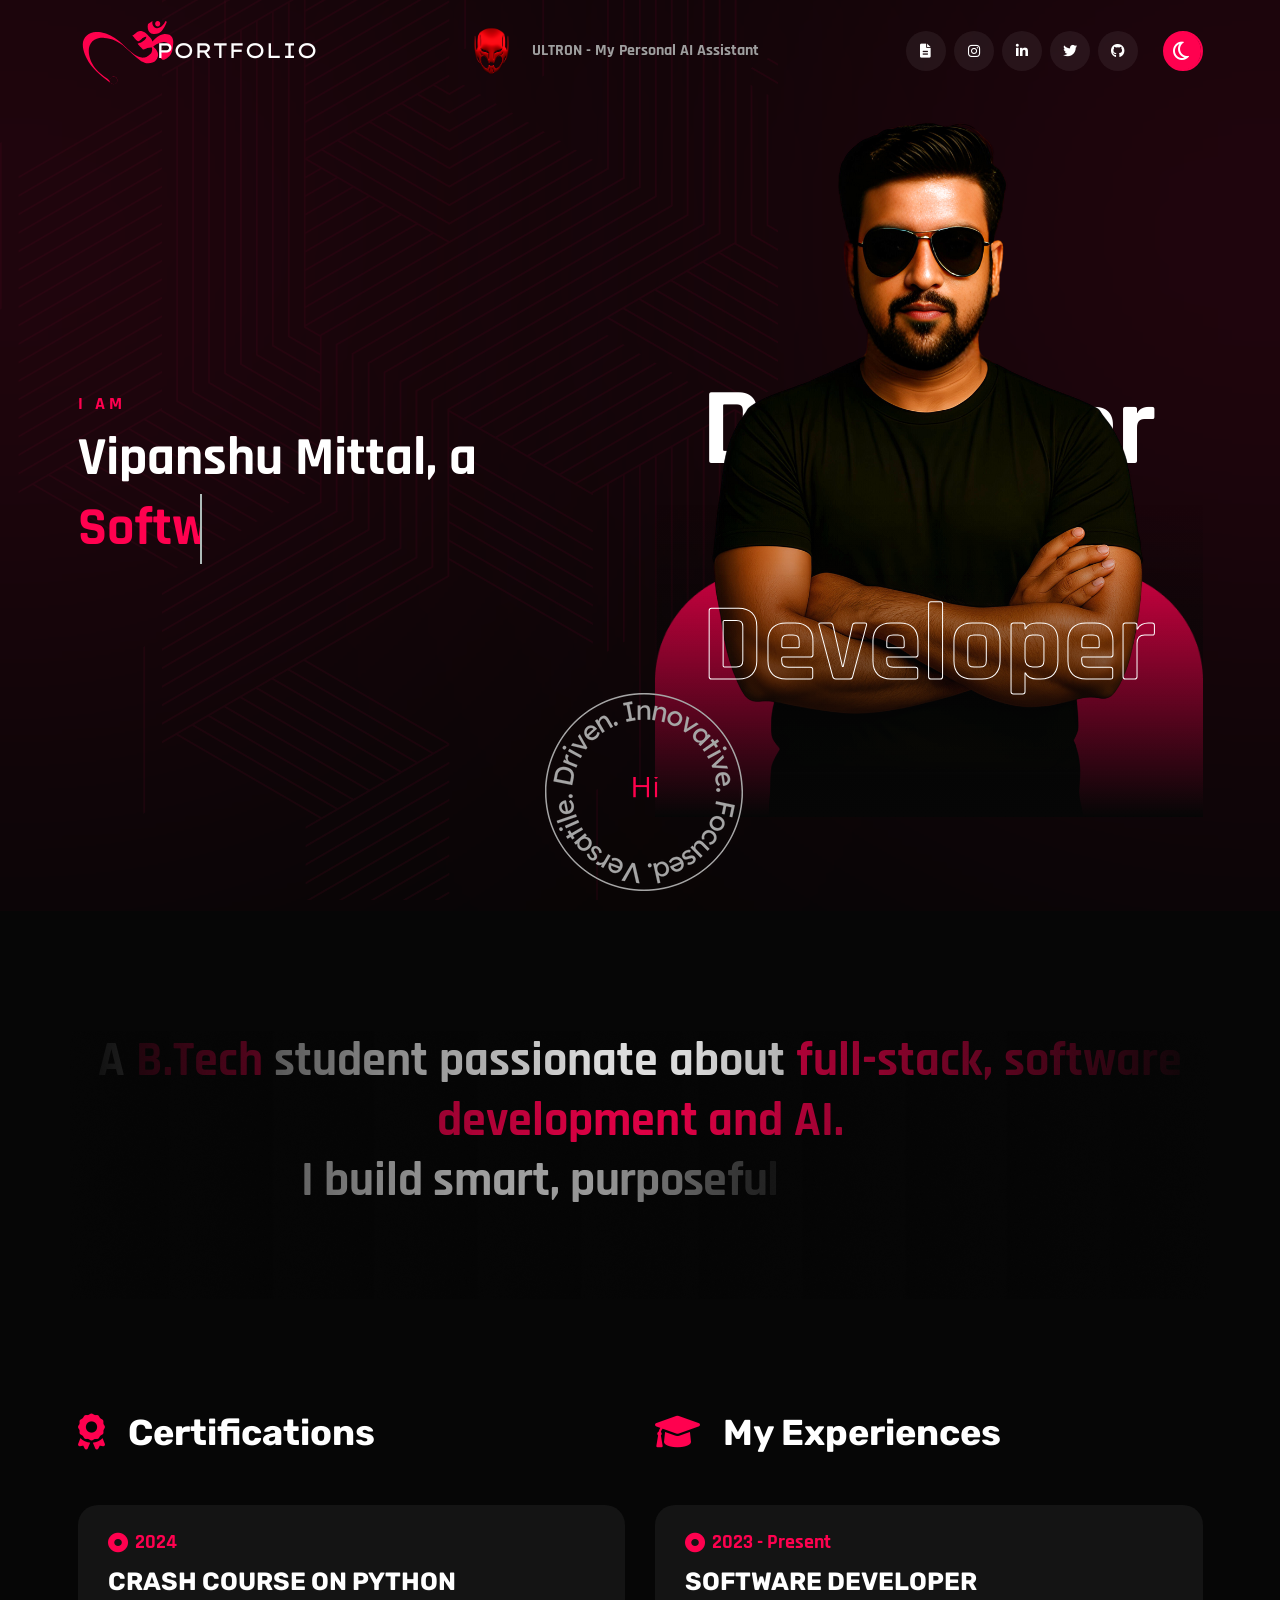
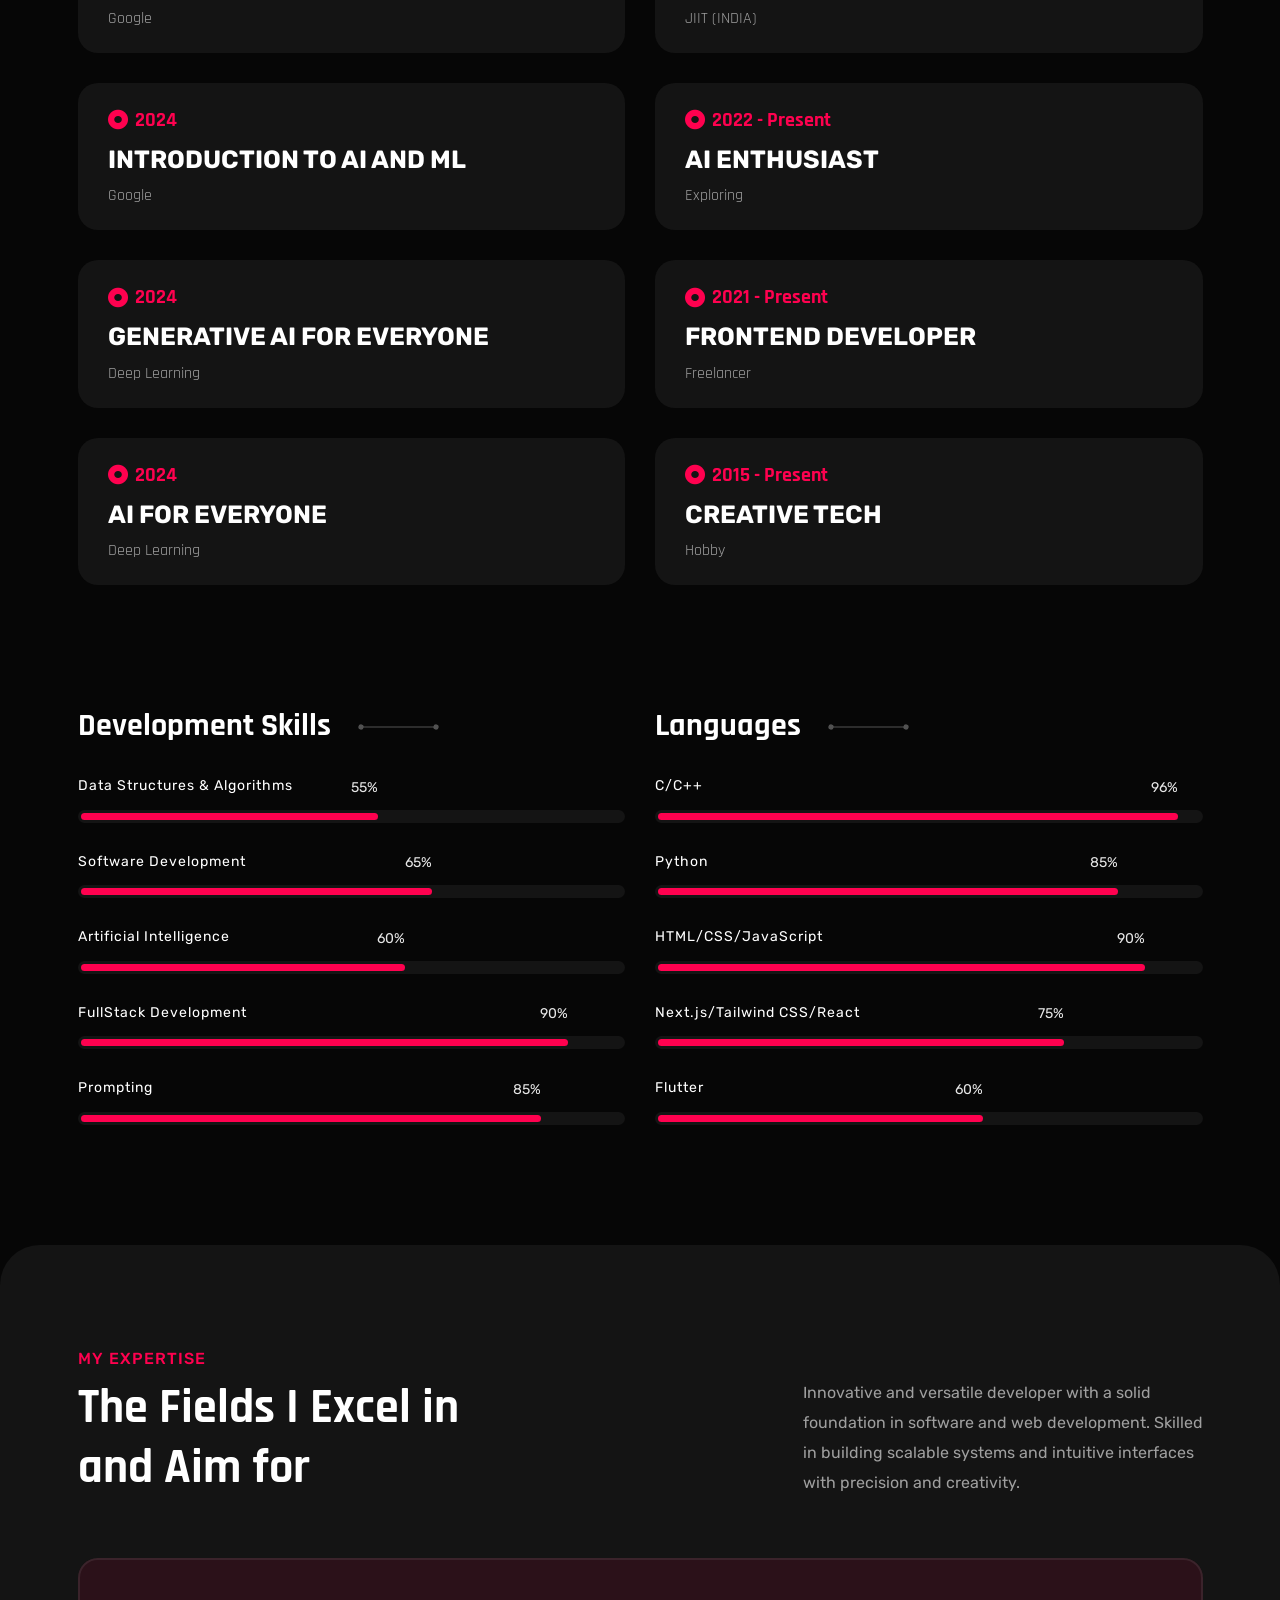
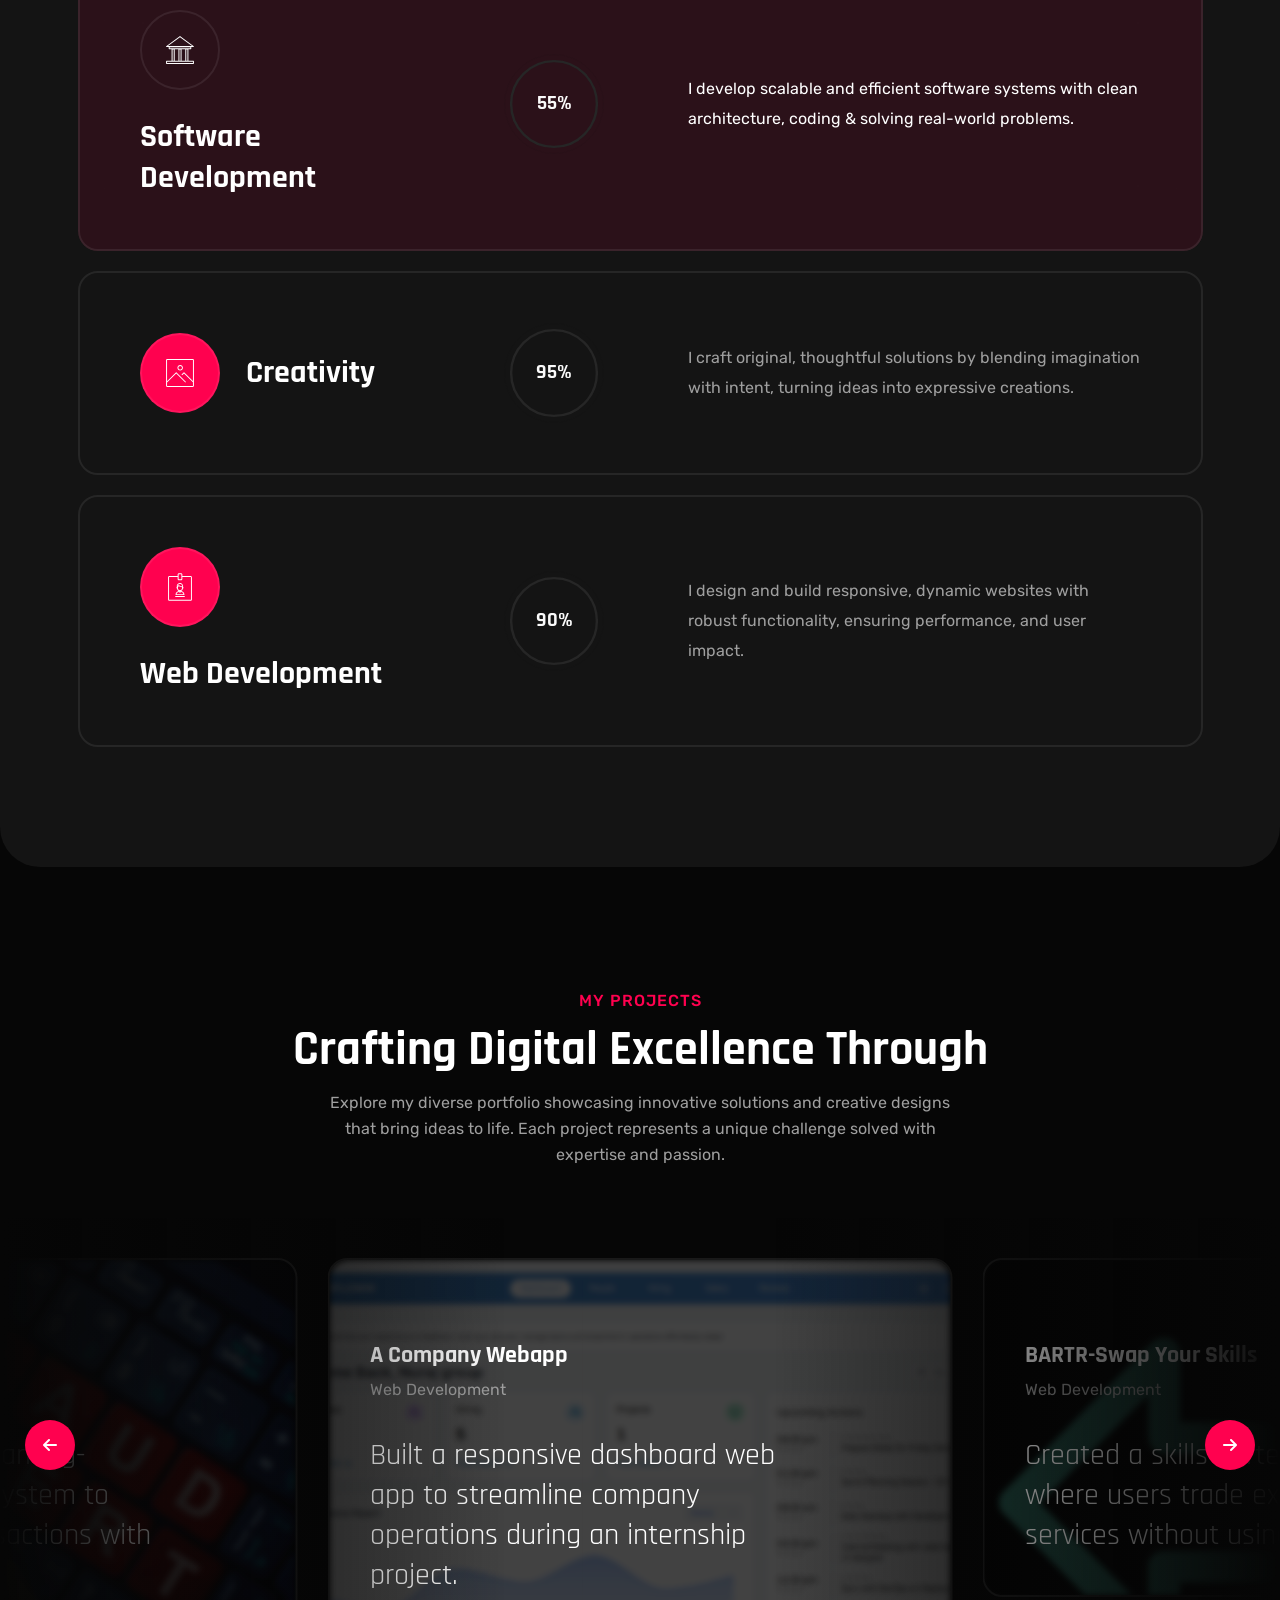
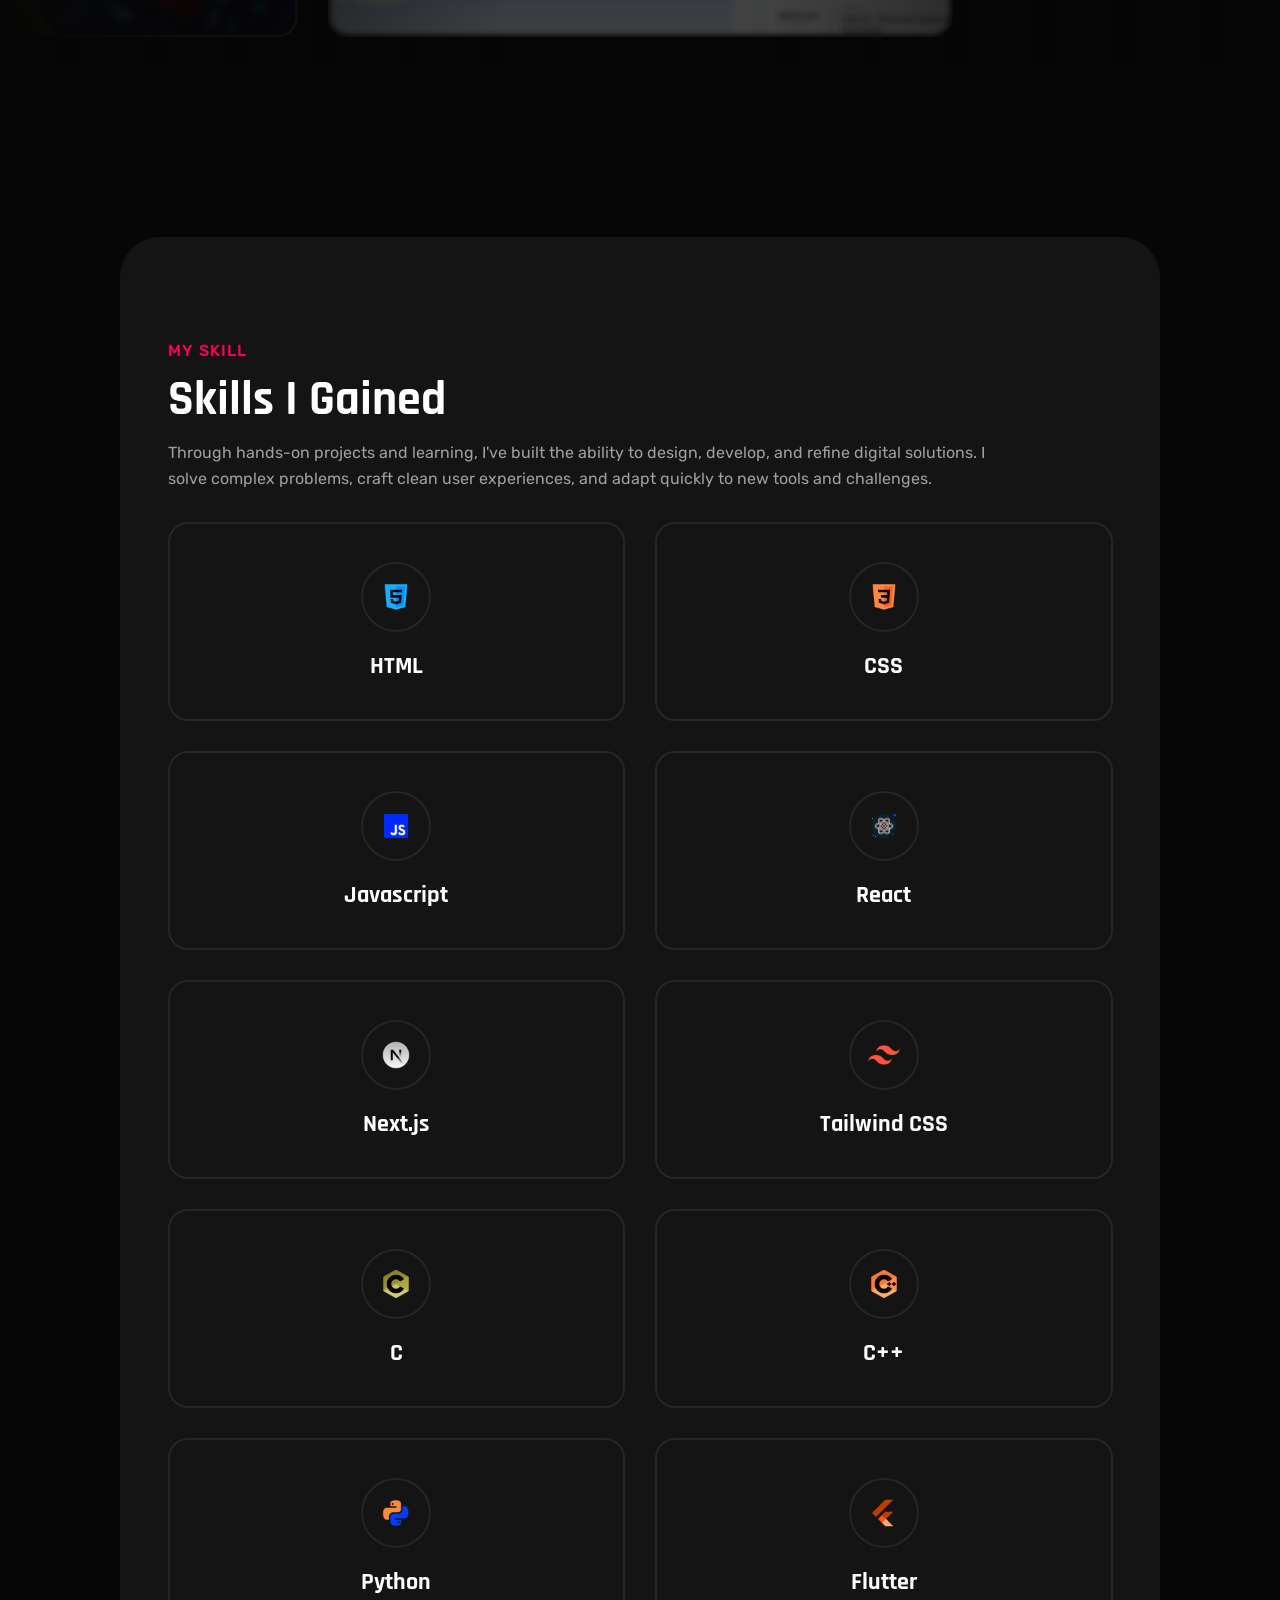
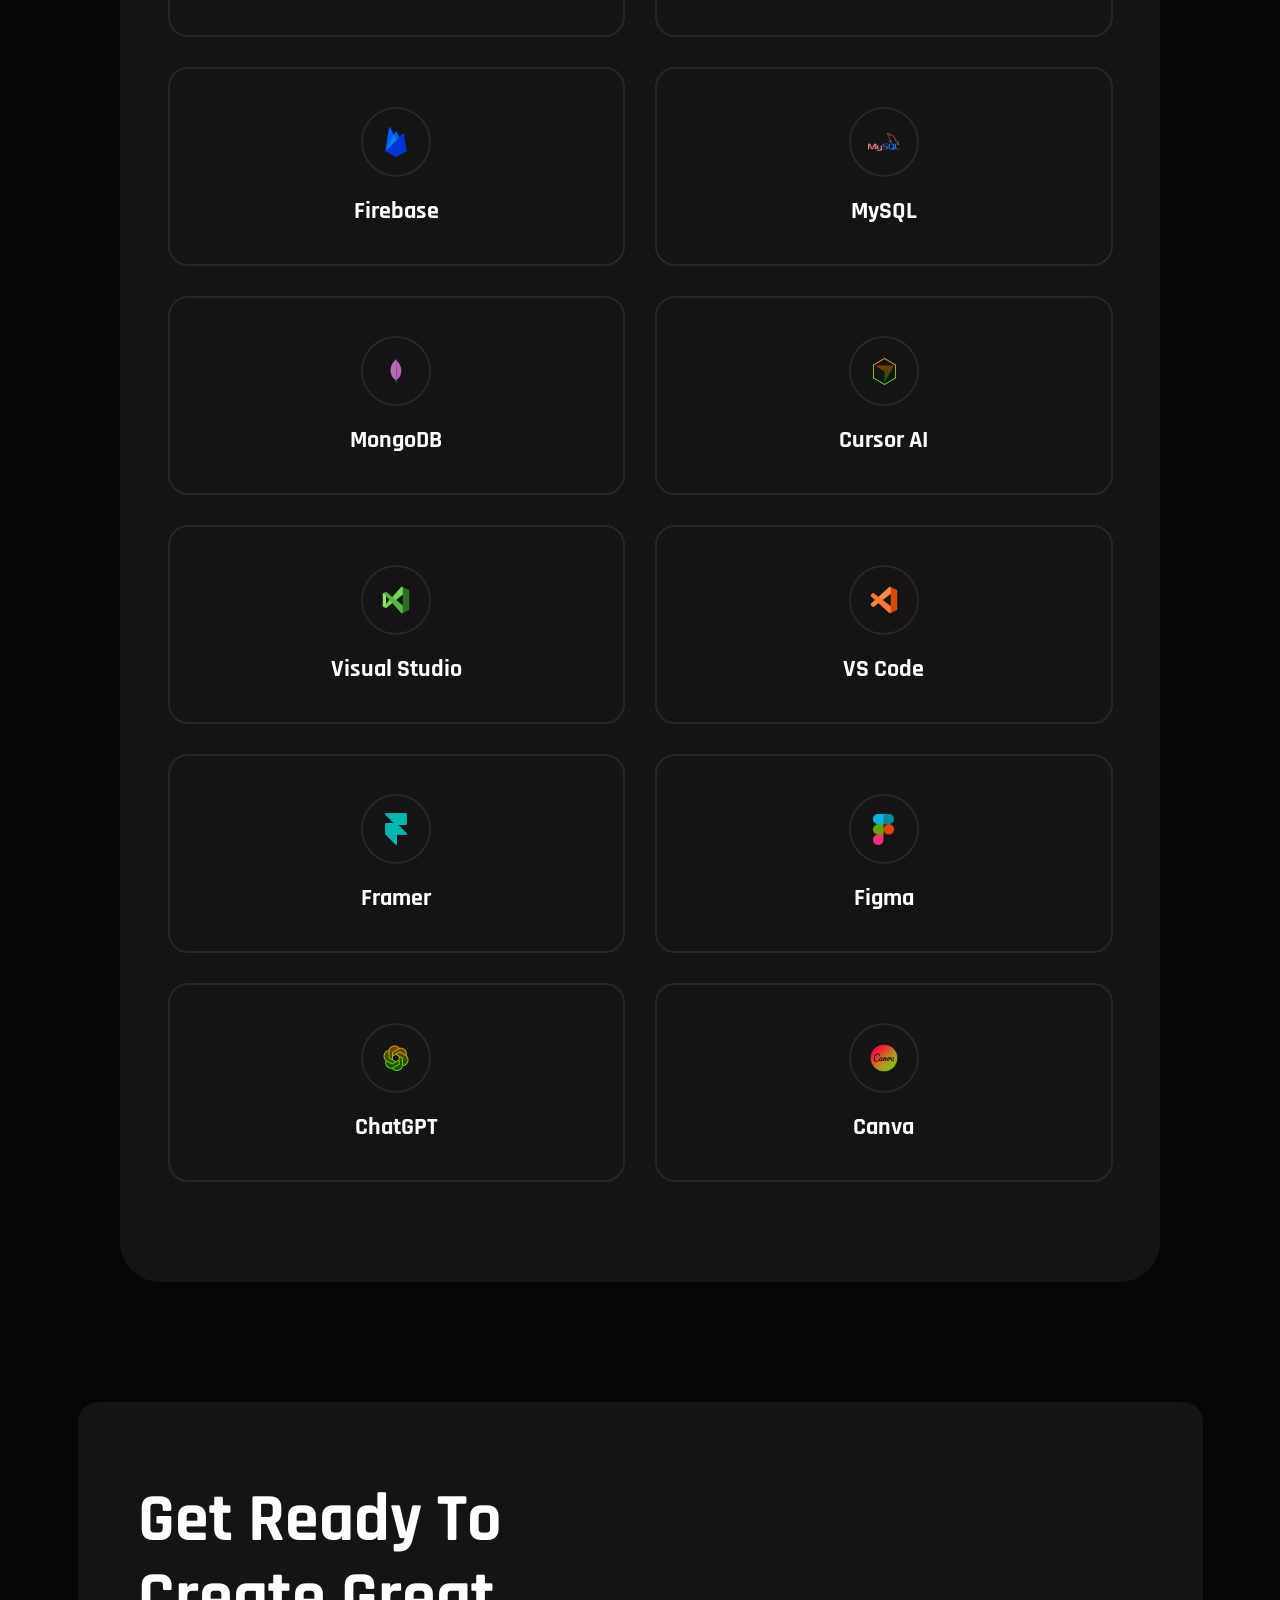
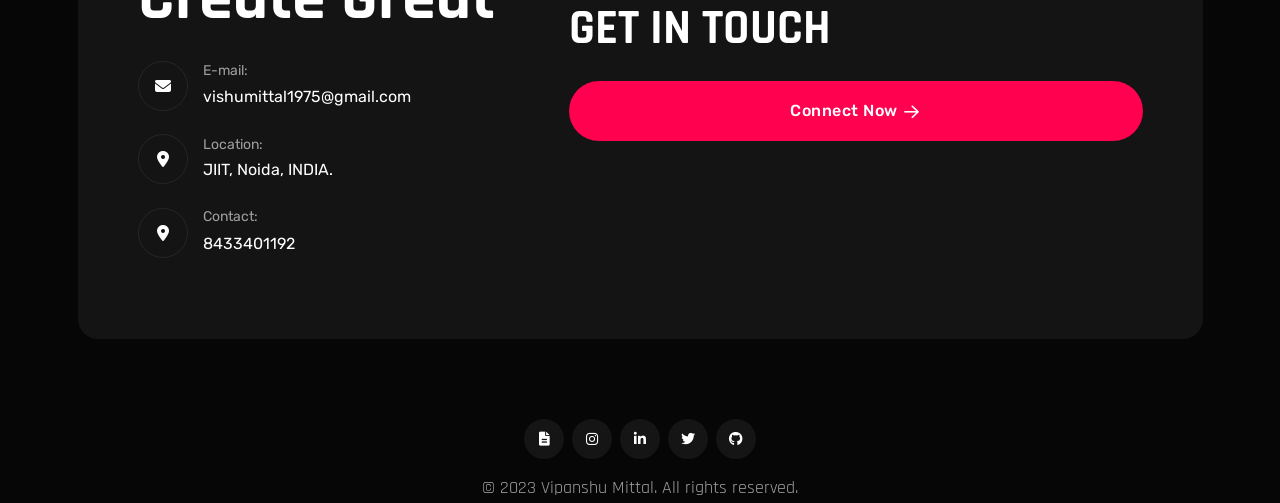
==== index.html @ 0d316700 "Update index.html" ====
<!DOCTYPE html>
<html lang="en">

<head>
    <style>
        @media (max-width: 991px) {
            .header-content {
                flex-wrap: wrap;
                justify-content: space-between; /* Pushes logo to left, right-items to right */
                align-items: center;
                row-gap: 4px; /* Space between the top and bottom rows */
            }

            /* The assistant link container */
            .header-content .main-menu-area {
                order: 3; /* Places it at the end of the flex order */
                flex-basis: 100%; /* Makes it take up the full width, forcing it to a new line */
                justify-content: center; /* Center the link within its container */
                display: flex;
                margin-top: -15px; /* Use negative margin to pull the row up */
            }

            /* Ensure social icons are visible on mobile */
            .social-share-wrapper {
                display: block !important;
            }

            .ultron-icon {
                display: none;
            }

            /* The right side of the header (social icons + theme toggle) */
            .tmp-header-right {
                display: flex;
                align-items: center;
                gap: 20px; /* Space between social icons and theme toggle */
            }
        }
    </style>
    <meta charset="UTF-8">
    <meta http-equiv="X-UA-Compatible" content="IE=edge">
    <meta name="viewport" content="width=device-width, initial-scale=1.0">

    <link rel="shortcut icon" type="image/x-icon" href="assets/images/favicon.svg">
    <link rel="icon" href="assets/images/PORTFOLIO favicon.png" type="image/x-icon">
    <title>Vipanshu's Portfolio</title>
    <!-- Google Fonts -->
    <link rel="preconnect" href="https://fonts.googleapis.com">
    <link rel="preconnect" href="https://fonts.gstatic.com" crossorigin>
    <link href="https://fonts.googleapis.com/css2?family=Rubik:ital,wght@0,300;0,400;0,500;0,600;0,700;0,800;0,900;1,300;1,400;1,500;1,600;1,700;1,800;1,900&display=swap" rel="stylesheet">
    <!-- Bootstrap min css -->
    <link rel="stylesheet" href="assets/css/vendor/fontawesome.css">
    <link rel="stylesheet" href="assets/css/plugins/swiper.css">
    <link rel="stylesheet" href="assets/css/plugins/odometer.css">
    <link rel="stylesheet" href="assets/css/vendor/animate.min.css">
    <link rel="stylesheet" href="assets/css/vendor/bootstrap.min.css">
    <!-- custom css -->
    <link rel="stylesheet" href="assets/css/style.css">
    <link rel="stylesheet" href="assets/css/project-cards.css">
    <style>
        .theme-toggle-btn:hover i::before {
            content: "\f186" !important; /* Moon icon */
        }
        .project-nav-btn {
            width: 50px;
            height: 50px;
            background: var(--color-primary);
            border-radius: 50%;
            color: #ffffff;
            display: flex;
            align-items: center;
            justify-content: center;
            transition: all 0.3s ease;
        }
        .project-nav-btn:hover {
            background: #000000;
        }
        .project-nav-btn::after {
            display: none;
        }
        .swiper-button-prev.project-nav-btn {
            left: 25px;
        }
        .swiper-button-next.project-nav-btn {
            right: 25px;
        }
        @media (max-width: 767px) {
            .swiper-button-prev.project-nav-btn {
                left: 10px;
            }
            .swiper-button-next.project-nav-btn {
                right: 10px;
            }
        }
    </style>
</head>

<body>

    <!-- tpm-header-area start -->
    <header class="tmp-header-area-start header-one header--sticky header--transparent">
        <div class="container">
            <div class="row">
                <div class="col-lg-12">
                    <div class="header-content">
                        <div class="logo">
                            <a href="index.html">
                                <img class="logo-dark" src="assets/images/logo/p1.png" >
                                <img class="logo-white" src="assets/images/logo/logo-white.png" >
                            </a>
                        </div>
                        <div class="main-menu-area mx-auto">
                            <nav class="navigation">
                                <ul class="mainmenu" style="list-style: none; padding: 0; margin: 0;">
                                    <li>
                                                                                <a href="https://ultron-web-umber.vercel.app/" class="assistant-link tmp-link-animation" style="display: flex; align-items: center; gap: 15px; text-decoration: none;">
                                            <img src="assets/images/logo/ult.png" alt="AI Assistant" style="height: 50px; border-radius: 50%;" class="tmp-scroll-trigger tmp-fade-in ultron-icon">
                                            <span class="project-title-underline" style="color: white;"><b>ULTRON - My Personal AI Assistant</b></span>
                                        </a>
                                    </li>
                                </ul>
                            </nav>
                        </div>


                        
                        <div class="tmp-header-right">
                            <div class="social-share-wrapper d-none d-md-block">
                                <div class="social-link">
                                    <a href="https://drive.google.com/file/d/1uH555QB0l9nUzrSJdLMihtaFIT9xnujd/view" title="Resume"><i class="fa-solid fa-file-lines"></i></a>
                                    <a href="https://www.instagram.com/_vipanshu_mittal/" title="Instagram"><i class="fa-brands fa-instagram"></i></a>
                                    <a href="https://www.linkedin.com/in/vipanshu-mittal-a65973334/" title="LinkedIn"><i class="fa-brands fa-linkedin-in"></i></a>
                                    <a href="https://x.com/VishuMitta29340" title="Twitter"><i class="fa-brands fa-twitter"></i></a>
                                    <a href="https://github.com/VishuMittal004" title="GitHub"><i class="fa-brands fa-github"></i></a>
                                </div>
                            </div>
                            <div class="actions-area">
                                <div class="tmp-side-collups-area d-none d-xl-block">
                                    <a href="index-02-white.html" title="Switch to Light Mode" class="tmp-menu-bars theme-toggle-btn"><i class="fa-regular fa-moon"></i></a>
                                </div>
                                <div class="tmp-side-collups-area d-block d-xl-none">
                                    <a href="index-02-white.html" title="Switch to Light Mode" class="tmp-menu-bars theme-toggle-btn"><i class="fa-regular fa-moon"></i></a>
                                </div>
                            </div>
                        </div>
                    </div>
                </div>
            </div>
        </div>
    </header>
    <!-- tpm-header-area end -->

    <!-- tmp banner area start -->
    <div class="rpp-banner-two-area">
        <div class="container">
            <div class="banner-two-main-wrapper">
                <div class="row align-items-center">
                    <div class="col-lg-6 order-lg-2">
                        <div class="banner-right-content">
                            <div class="main-img">
                                <img class="tmp-scroll-trigger tmp-zoom-in animation-order-1" src="assets/images/banner/main1.png" alt="banner-img">
                                <h2 class="banner-big-text-1 up-down-2">Developer</h2>
                                <h2 class="banner-big-text-2 up-down">Developer</h2>
                                <div class="benner-two-bg-red-img">
                                    <img src="assets/images/banner/banner-user-image-two-red-bg.png" alt="red-img">
                                </div>
                                <div class="logo-under-img-wrap">
                                    <div class="logo-under-img">
                                        <img src="assets/images/banner/q1.png" alt="logo-under-image">
                                    </div>
                                    <div class="logo-under-img-2">
                                        <img src="assets/images/banner/q2.png" alt="logo-under-image">
                                    </div>
                                </div>

                            </div>
                        </div>
                    </div>
                    <div class="col-lg-6 order-lg-1 mt--100">
                        <div class="inner">
                            <span class="sub-title tmp-scroll-trigger tmp-fade-in animation-order-1">I am</span>
                            <h1 class="title tmp-scroll-trigger tmp-fade-in animation-order-2">
                                Vipanshu Mittal, a  <br>
                                <span class="header-caption">
                                    <span class="cd-headline clip is-full-width">
                                        <span class="cd-words-wrapper">
                                            <b class="is-visible theme-gradient">Software Developer.</b>
                                            <b class="is-hidden theme-gradient">Web Developer.</b>
                                            <b class="is-hidden theme-gradient">Web Designer.</b>
                                            <b class="is-hidden theme-gradient">A.I. Enthusiast.</b>
                                            <!-- <b class="is-hidden theme-gradient">Content Writer</b> -->
                                        </span>
                                </span>
                                </span>
                            </h1>
                            <!-- <p class="disc tmp-scroll-trigger tmp-title-split tmp-fade-in animation-order-3"> A personal
                                <span>portfolio</span> is a collection of your work, that is
                                achievements, and skills that highlights in your abilities and professional <span>web
                                    design</span> growth. It serves as
                            </p> -->
                            <div class="button-area-banner-two tmp-scroll-trigger tmp-fade-in animation-order-4">

                            </div>
                            <!-- <div class="find-me-on tmp-scroll-trigger tmp-fade-in animation-order-5">
                                <h2 class="find-me-on-title">Find me on</h2>
                                <div class="social-link banner">
                                    <a href="#"><i class="fa-brands fa-instagram"></i></a>
                                    <a href="#"><i class="fa-brands fa-linkedin-in"></i></a>
                                    <a href="#"><i class="fa-brands fa-twitter"></i></a>
                                    <a href="#"><i class="fa-brands fa-github"></i></a>
                                </div>
                            </div> -->
                        </div>
                    </div>

                </div>
            </div>
        </div>
        <div class="banner-shape-two">
            <img src="assets/images/banner/banner-shape-two.png" alt="">
        </div>
    </div>
    <!-- tmp banner area end -->

    <!-- tmp text para start -->
    <div class="about-content-area">
        <div class="container tmp-section-gap">
            <div class="text-para-doc-wrap">
                <h2 class="text-para-documents tmp-scroll-trigger tmp-fade-in inv-title-animation-wrap animation-order-1">A <span>B.Tech</span> student passionate about           <span>full-stack, software development and AI.</span>I build smart, purposeful tech that blends logic with creativity.
                </h2>
                <div class="right-bg-text-para">
                    <img src="assets/images/banner/right-bg-text-para-doc.png" alt="">
                </div>
                <div class="left-bg-text-para">
                    <img src="assets/images/banner/left-bg-text-para-doc.png" alt="">
                </div>
            </div>
        </div>
    </div>
    <!-- tmp text para end -->

    


    <section class="resume-section" id="resume-section">
        <div class="container">
            <div class="row">
                <div class="col-md-6">
                    <div class="section-header mb--50 tmp-scroll-trigger tmp-fade-in animation-order-1">
                        <h2 class="section-title"><i class="fa-regular fa-award"></i> Certifications</h2>
                    </div>

                    <div class="resume-widget">
                        <div class="resume-single tmp-scroll-trigger tmp-fade-in animation-order-1">
                            <div class="time"><i class="fa-duotone fa-solid fa-circle-dot fa-fade mr--15"></i> 2024</div>
                            <h3 class="resume-title">Crash course on Python</h3>
                            <div class="institute">Google</div>
                        </div>
                        <div class="resume-single tmp-scroll-trigger tmp-fade-in animation-order-2">
                            <div class="time"><i class="fa-duotone fa-solid fa-circle-dot fa-fade mr--15"></i> 2024</div>
                            <h3 class="resume-title">Introduction to AI and ML</h3>
                            <div class="institute">Google</div>
                        </div>
                        <div class="resume-single tmp-scroll-trigger tmp-fade-in animation-order-3">
                            <div class="time"><i class="fa-duotone fa-solid fa-circle-dot fa-fade mr--15"></i> 2024</div>
                            <h3 class="resume-title">Generative AI for everyone</h3>
                            <div class="institute">Deep Learning</div>
                        </div>
                        <div class="resume-single mb--0 tmp-scroll-trigger tmp-fade-in animation-order-4">
                            <div class="time"><i class="fa-duotone fa-solid fa-circle-dot fa-fade mr--15"></i> 2024</div>
                            <h3 class="resume-title">AI for everyone</h3>
                            <div class="institute">Deep Learning</div>
                        </div>
                    </div>
                </div>

                <div class="col-md-6">
                    <div class="section-header mb--50 tmp-scroll-trigger tmp-fade-in animation-order-1">
                        <h2 class="section-title"> <i class="fa-regular fa-graduation-cap"></i> My Experiences</h2>
                    </div>

                    <div class="resume-widget">
                        <div class="resume-single tmp-scroll-trigger tmp-fade-in animation-order-1">
                            <div class="time"><i class="fa-duotone fa-solid fa-circle-dot fa-fade mr--15"></i> 2023 -
                                Present</div>
                            <h3 class="resume-title">Software Developer</h3>
                            <div class="institute">JIIT (INDIA)</div>
                        </div>
                        <div class="resume-single tmp-scroll-trigger tmp-fade-in animation-order-3">
                            <div class="time"><i class="fa-duotone fa-solid fa-circle-dot fa-fade mr--15"></i> 2022 -
                                Present</div>
                            <h3 class="resume-title">AI Enthusiast</h3>
                            <div class="institute">Exploring</div>
                        </div>
                        <div class="resume-single tmp-scroll-trigger tmp-fade-in animation-order-2">
                            <div class="time"><i class="fa-duotone fa-solid fa-circle-dot fa-fade mr--15"></i> 2021 -
                                Present</div>
                            <h3 class="resume-title">Frontend Developer</h3>
                            <div class="institute">Freelancer</div>
                        </div>
                        <div class="resume-single mb--0 tmp-scroll-trigger tmp-fade-in animation-order-4">
                            <div class="time"><i class="fa-duotone fa-solid fa-circle-dot fa-fade mr--15"></i> 2015 -
                                Present</div>
                            <h3 class="resume-title">Creative Tech</h3>
                            <div class="institute">Hobby</div>
                        </div>
                    </div>
                </div>
            </div>
        </div>
    </section>

    <!-- tmp skill area start -->
    <div class="tmp-skill-area tmp-section-gapTop tmp-section-gapBottom">
        <div class="container">
            <div class="row g-5">
                <div class="col-lg-6">
                    <div class="progress-wrapper">
                        <div class="content">
                            <h2 class="custom-title mb--30 tmp-scroll-trigger tmp-fade-in animation-order-1">
                                Development Skills <span><img src="assets/images/custom-line/custom-line.png" alt="custom-line"></span>
                            </h2>
                            <!-- Start Single Progress Charts -->
                            <div class="progress-charts">
                                <h6 class="heading heading-h6">
                                    Data Structures & Algorithms</h6>
                                <div class="progress">
                                    <div class="progress-bar wow fadeInLeft" data-wow-duration="0.5s" data-wow-delay=".3s" role="progressbar" style="width: 55%; visibility: visible; animation-duration: 0.5s; animation-delay: 0.3s; animation-name: fadeInLeft;" aria-valuenow="85" aria-valuemin="0" aria-valuemax="100">
                                        <span class="percent-label">55%</span>
                                    </div>
                                </div>
                            </div>
                            <!-- End Single Progress Charts -->
                             <!-- Start Single Progress Charts -->
                            <div class="progress-charts">
                                <h6 class="heading heading-h6">
                                    Software Development</h6>
                                <div class="progress">
                                    <div class="progress-bar wow fadeInLeft" data-wow-duration="0.5s" data-wow-delay=".3s" role="progressbar" style="width: 65%; visibility: visible; animation-duration: 0.5s; animation-delay: 0.3s; animation-name: fadeInLeft;" aria-valuenow="85" aria-valuemin="0" aria-valuemax="100">
                                        <span class="percent-label">65%</span>
                                    </div>
                                </div>
                            </div>
                            <!-- End Single Progress Charts -->
                             <!-- Start Single Progress Charts -->
                            <div class="progress-charts">
                                <h6 class="heading heading-h6">
                                    Artificial Intelligence</h6>
                                <div class="progress">
                                    <div class="progress-bar wow fadeInLeft" data-wow-duration="0.8s" data-wow-delay=".6s" role="progressbar" style="width: 60%; visibility: visible; animation-duration: 0.8s; animation-delay: 0.6s; animation-name: fadeInLeft;" aria-valuenow="85" aria-valuemin="0" aria-valuemax="100">
                                        <span class="percent-label">60%</span>
                                    </div>
                                </div>
                            </div>
                            <!-- End Single Progress Charts -->
                             <!-- Start Single Progress Charts -->
                            <div class="progress-charts">
                                <h6 class="heading heading-h6">
                                    FullStack Development</h6>
                                <div class="progress">
                                    <div class="progress-bar wow fadeInLeft" data-wow-duration="0.6s" data-wow-delay=".4s" role="progressbar" style="width: 90%; visibility: visible; animation-duration: 0.6s; animation-delay: 0.4s; animation-name: fadeInLeft;" aria-valuenow="85" aria-valuemin="0" aria-valuemax="100">
                                        <span class="percent-label">90%</span>
                                    </div>
                                </div>
                            </div>
                            <!-- End Single Progress Charts -->

                            <!-- Start Single Progress Charts -->
                            <div class="progress-charts">
                                <h6 class="heading heading-h6">
                                    Prompting</h6>
                                <div class="progress">
                                    <div class="progress-bar wow fadeInLeft" data-wow-duration="0.7s" data-wow-delay=".5s" role="progressbar" style="width: 85%; visibility: visible; animation-duration: 0.7s; animation-delay: 0.5s; animation-name: fadeInLeft;" aria-valuenow="85" aria-valuemin="0" aria-valuemax="100">
                                        <span class="percent-label">85%</span>
                                    </div>
                                </div>
                            </div>
                            <!-- End Single Progress Charts -->

                            
                            

                            <!-- Start Single Progress Charts -->
                            <!-- <div class="progress-charts">
                                <h6 class="heading heading-h6">
                                    CSS</h6>
                                <div class="progress">
                                    <div class="progress-bar wow fadeInLeft" data-wow-duration="0.7s" data-wow-delay=".5s" role="progressbar" style="width: 92%; visibility: visible; animation-duration: 0.7s; animation-delay: 0.5s; animation-name: fadeInLeft;" aria-valuenow="85" aria-valuemin="0" aria-valuemax="100">
                                        <span class="percent-label">92%</span>
                                    </div>
                                </div>
                            </div> -->
                            <!-- End Single Progress Charts -->

                            

                        </div>
                    </div>
                </div>
                <div class="col-lg-6">
                    <div class="progress-wrapper">
                        <div class="content">
                            <h2 class="custom-title mb--30 tmp-scroll-trigger tmp-fade-in animation-order-1">
                                Languages <span><img src="assets/images/custom-line/custom-line.png" alt="custom-line"></span>
                            </h2>
                             <!-- Start Single Progress Charts -->
                             <div class="progress-charts">
                                <h6 class="heading heading-h6">
                                    C/C++</h6>
                                <div class="progress">
                                    <div class="progress-bar wow fadeInLeft" data-wow-duration="0.5s" data-wow-delay=".3s" role="progressbar" style="width: 96%; visibility: visible; animation-duration: 0.5s; animation-delay: 0.3s; animation-name: fadeInLeft;" aria-valuenow="85" aria-valuemin="0" aria-valuemax="100">
                                        <span class="percent-label">96%</span>
                                    </div>
                                </div>
                            </div>
                            <!-- End Single Progress Charts -->
                             <!-- Start Single Progress Charts -->
                            <div class="progress-charts">
                                <h6 class="heading heading-h6">
                                    Python</h6>
                                <div class="progress">
                                    <div class="progress-bar wow fadeInLeft" data-wow-duration="0.5s" data-wow-delay=".3s" role="progressbar" style="width: 85%; visibility: visible; animation-duration: 0.5s; animation-delay: 0.3s; animation-name: fadeInLeft;" aria-valuenow="85" aria-valuemin="0" aria-valuemax="100">
                                        <span class="percent-label">85%</span>
                                    </div>
                                </div>
                            </div>
                            <!-- End Single Progress Charts -->

                            <!-- Start Single Progress Charts -->
                            <div class="progress-charts">
                                <h6 class="heading heading-h6">
                                    HTML/CSS/JavaScript</h6>
                                <div class="progress">
                                    <div class="progress-bar wow fadeInLeft" data-wow-duration="0.6s" data-wow-delay=".4s" role="progressbar" style="width: 90%; visibility: visible; animation-duration: 0.6s; animation-delay: 0.4s; animation-name: fadeInLeft;" aria-valuenow="85" aria-valuemin="0" aria-valuemax="100">
                                        <span class="percent-label">90%</span>
                                    </div>
                                </div>
                            </div>
                            <!-- End Single Progress Charts -->
                            
                             <!-- Start Single Progress Charts -->
                            <div class="progress-charts">
                                <h6 class="heading heading-h6">
                                    Next.js/Tailwind CSS/React</h6>
                                <div class="progress">
                                    <div class="progress-bar wow fadeInLeft" data-wow-duration="0.5s" data-wow-delay=".3s" role="progressbar" style="width: 75%; visibility: visible; animation-duration: 0.5s; animation-delay: 0.3s; animation-name: fadeInLeft;" aria-valuenow="85" aria-valuemin="0" aria-valuemax="100">
                                        <span class="percent-label">75%</span>
                                    </div>
                                </div>
                            </div>
                            <!-- End Single Progress Charts -->
                             <!-- Start Single Progress Charts -->
                            <div class="progress-charts">
                                <h6 class="heading heading-h6">
                                    Flutter</h6>
                                <div class="progress">
                                    <div class="progress-bar wow fadeInLeft" data-wow-duration="0.8s" data-wow-delay=".6s" role="progressbar" style="width: 60%; visibility: visible; animation-duration: 0.8s; animation-delay: 0.6s; animation-name: fadeInLeft;" aria-valuenow="85" aria-valuemin="0" aria-valuemax="100">
                                        <span class="percent-label">60%</span>
                                    </div>
                                </div>
                            </div>
                            <!-- End Single Progress Charts -->
                             <!-- Start Single Progress Charts -->
                            <!-- <div class="progress-charts">
                                <h6 class="heading heading-h6">
                                    React</h6>
                                <div class="progress">
                                    <div class="progress-bar wow fadeInLeft" data-wow-duration="0.5s" data-wow-delay=".3s" role="progressbar" style="width: 85%; visibility: visible; animation-duration: 0.5s; animation-delay: 0.3s; animation-name: fadeInLeft;" aria-valuenow="85" aria-valuemin="0" aria-valuemax="100">
                                        <span class="percent-label">85%</span>
                                    </div>
                                </div>
                            </div> -->
                            <!-- End Single Progress Charts -->

                            

                        </div>
                    </div>
                </div>
            </div>
        </div>
    </div>
    <!-- tmp skill area end -->

    

    <!-- Tpm My Expertise Area start -->
    <section class="my-expertise-area tpm-custom-box-bg">
        <div class="container">
            <div class="header-top-inner">
                <div class="section-head text-align-left">
                    <div class="section-sub-title tmp-scroll-trigger tmp-fade-in animation-order-1">
                        <span class="subtitle">My Expertise</span>
                    </div>
                    <h2 class="title split-collab tmp-scroll-trigger tmp-fade-in animation-order-2">The Fields I Excel in 
                         <br> and Aim for</h2>
                </div>
                <div class="discription-area tmp-scroll-trigger tmp-fade-in animation-order-3">
                    <p class="description color-primary-3rd"> Innovative and versatile developer with a solid foundation in software and web development. Skilled in building scalable systems and intuitive interfaces with precision and creativity.


                    </p>
                </div>
            </div>
            <div class="services-widget v2">
                <div class="service-item current tmp-scroll-trigger tmp-fade-in animation-order-1">
                    <div class="my-expertise-card-wrap">
                        <div class="expertise-card-left">
                            <div class="expertise-card-logo">
                                <img src="assets/images/my-expertise/logo-4.svg" alt="logo">
                            </div>
                            <h3 class="title">Software Development</h3>
                        </div>
                        <div class="single-progress-circle sal-animate" data-sal-delay="300" data-sal="slide-up" data-sal-duration="1000">
                            <svg class="radial-progress" data-countervalue="55" viewBox="0 0 80 80">
                                <circle class="bar-static" cx="40" cy="40" r="35"></circle>
                                <circle class="bar--animated" cx="40" cy="40" r="35" style="stroke-dashoffset: 131.947px;"></circle>
                                <text class="countervalue" x="50%" y="55%" transform="matrix(0, 1, -1, 0, 80, 0)">55%</text>
                            </svg>
                        </div>
                        <p class="para">I develop scalable and efficient software systems with clean architecture, coding & solving real-world problems.</p>
                    </div>
                    <button class="service-link modal-popup"></button>
                </div>
                <div class="service-item tmp-scroll-trigger tmp-fade-in animation-order-2">
                    <div class="my-expertise-card-wrap">
                        <div class="expertise-card-left">
                            <div class="expertise-card-logo">
                                <img src="assets/images/my-expertise/logo-5.svg" alt="logo">
                            </div>
                            <h3 class="title">creativity</h3>
                        </div>
                        <div class="single-progress-circle sal-animate" data-sal-delay="300" data-sal="slide-up" data-sal-duration="1000">
                            <svg class="radial-progress" data-countervalue="95" viewBox="0 0 80 80">
                                <circle class="bar-static" cx="40" cy="40" r="35"></circle>
                                <circle class="bar--animated" cx="40" cy="40" r="35" style="stroke-dashoffset: 131.947px;"></circle>
                                <text class="countervalue" x="50%" y="55%" transform="matrix(0, 1, -1, 0, 80, 0)">95%</text>
                            </svg>
                        </div>
                        <p class="para">I craft original, thoughtful solutions by blending imagination with intent, turning ideas into expressive creations.</p>
                    </div>
                    <button class="service-link modal-popup"></button>
                </div>
                <div class="service-item tmp-scroll-trigger tmp-fade-in animation-order-3">
                    <div class="my-expertise-card-wrap">
                        <div class="expertise-card-left">
                            <div class="expertise-card-logo">
                                <img src="assets/images/my-expertise/logo-6.svg" alt="logo">
                            </div>
                            <h3 class="title">Web Development</h3>
                        </div>
                        <div class="single-progress-circle sal-animate" data-sal-delay="300" data-sal="slide-up" data-sal-duration="1000">
                            <svg class="radial-progress" data-countervalue="90" viewBox="0 0 80 80">
                                <circle class="bar-static" cx="40" cy="40" r="35"></circle>
                                <circle class="bar--animated" cx="40" cy="40" r="35" style="stroke-dashoffset: 131.947px;"></circle>
                                <text class="countervalue" x="50%" y="55%" transform="matrix(0, 1, -1, 0, 80, 0)">90%</text>
                            </svg>
                        </div>
                        <p class="para">I design and build responsive, dynamic websites with robust functionality, ensuring performance, and user impact.</p>
                    </div>
                    <button class="service-link modal-popup"></button>
                </div>
                <div class="active-bg wow fadeInUp mleave"></div>
            </div>
        </div>
    </section>
    <!-- Tpm My Expertise Area End -->

    <!-- tmp My Projects Start -->
    <section class="clients-testimonial-area tmp-section-gapTop">
        <div class="section-head mb--50">
            <div class="section-sub-title center-title tmp-scroll-trigger tmp-fade-in animation-order-1">
                <span class="subtitle">My Projects</span>
            </div>
            <h2 class="title split-collab tmp-scroll-trigger tmp-fade-in animation-order-2">Crafting Digital Excellence Through</h2>
            <p class="description section-sm tmp-scroll-trigger tmp-fade-in animation-order-3">Explore my diverse portfolio showcasing innovative solutions and creative designs that bring ideas to life. Each project represents a unique challenge solved with expertise and passion.</p>
        </div>
        <div class="client-testimonial-swiper position-relative">
            <div class="swiper testimonial-swiper-v2">
                <div class="swiper-wrapper">
                    <div class="swiper-slide">
                        <div class="client-testimonial-card-wrap project-card-bg-effect project-card-1">
                            <div class="client-card-head">
                                <div class="client-info">
                                    <!-- <div class="client-img">
                                        <img src="assets/images/testimonial/client-img-1.jpg" alt="Project 1">
                                    </div> -->
                                    <div class="client-details">
                                        <h3 class="client-title tmp-link-animation"><a href="https://github.com/VishuMittal004/gigfloww_intern"><b>A Company Webapp</b></a></h3>
                                        <p class="client-para">Web Development</p>
                                    </div>
                                </div>
                            </div>
                            <p class="client-para">Built a responsive dashboard web app to streamline company operations during an internship project.</p>
                        </div>
                    </div>
                    <div class="swiper-slide">
                        <div class="client-testimonial-card-wrap project-card-bg-effect project-card-2">
                            <div class="client-card-head">
                                <div class="client-info">
                                    <!-- <div class="client-img">
                                        <img src="assets/images/testimonial/client-img-1.jpg" alt="Project 2">
                                    </div> -->
                                    <div class="client-details">
                                        <h3 class="client-title tmp-link-animation"><a href="https://github.com/VishuMittal004/BARTR--Swap-Your-Skills"><b>BARTR-Swap Your Skills</b></a></h3>
                                        <p class="client-para">Web Development</p>
                                    </div>
                                </div>
                            </div>
                            <p class="client-para">Created a skills bartering platform where users trade expertise and services without using money.</p>
                        </div>
                    </div>
                    <div class="swiper-slide">
                        <div class="client-testimonial-card-wrap project-card-bg-effect project-card-3">
                            <div class="client-card-head">
                                <div class="client-info">
                                    <!-- <div class="client-img">
                                        <img src="assets/images/testimonial/client-img-1.jpg" alt="Project 3">
                                    </div> -->
                                    <div class="client-details">
                                        <h3 class="client-title tmp-link-animation"><a href="https://github.com/VishuMittal004/Aero-Route"><b>Aero-Route</b></a></h3>
                                        <p class="client-para">Software Development</p>
                                    </div>
                                </div>
                            </div>
                            <p class="client-para">Designed AeroRoute, a tool to visualize and calculate optimal flight paths between global airports efficiently.</p>
                        </div>
                    </div>
                    <div class="swiper-slide">
                        <div class="client-testimonial-card-wrap project-card-bg-effect project-card-4">
                            <div class="client-card-head">
                                <div class="client-info">
                                    <!-- <div class="client-img">
                                        <img src="assets/images/testimonial/client-img-1.jpg" alt="Project 4">
                                    </div> -->
                                    <div class="client-details">
                                        <h3 class="client-title tmp-link-animation"><a href="https://github.com/VishuMittal004/cloud_quill"><b>Cloud Quill</b></a></h3>
                                        <p class="client-para">Web Development</p>
                                    </div>
                                </div>
                            </div>
                            <p class="client-para">Built CloudQuill, an online collaborative library platform for storing, sharing, and reading user-generated content.</p>
                        </div>
                    </div>
                    <div class="swiper-slide">
                        <div class="client-testimonial-card-wrap project-card-bg-effect project-card-5">
                            <div class="client-card-head">
                                <div class="client-info">
                                    <!-- <div class="client-img">
                                        <img src="assets/images/testimonial/client-img-1.jpg" alt="Project 5">
                                    </div> -->
                                    <div class="client-details">
                                        <h3 class="client-title tmp-link-animation"><a href="https://github.com/VishuMittal004/GamingArcade"><b>Gaming Arcade</b></a></h3>
                                        <p class="client-para">Software Development</p>
                                    </div>
                                </div>
                            </div>
                            <p class="client-para">Built a terminal-based gaming arcade with classic games, focusing on logic, interactivity, and nostalgia.</p>
                        </div>
                    </div>
                    <div class="swiper-slide">
                        <div class="client-testimonial-card-wrap project-card-bg-effect project-card-6">
                            <div class="client-card-head">
                                <div class="client-info">
                                    <!-- <div class="client-img">
                                        <img src="assets/images/testimonial/client-img-1.jpg" alt="Project 6">
                                    </div> -->
                                    <div class="client-details">
                                        <h3 class="client-title tmp-link-animation"><a href="https://github.com/VishuMittal004/cinemate"><b>Cinemate</b></a></h3>
                                        <p class="client-para">Software Development</p>
                                    </div>
                                </div>
                            </div>
                            <p class="client-para">Created a terminal-based movie recommendation system using content filtering for personalized suggestions.</p>
                        </div>
                    </div>
                    <div class="swiper-slide">
                        <div class="client-testimonial-card-wrap project-card-bg-effect project-card-7">
                            <div class="client-card-head">
                                <div class="client-info">
                                    <!-- <div class="client-img">
                                        <img src="assets/images/testimonial/client-img-1.jpg" alt="Project 7">
                                    </div> -->
                                    <div class="client-details">
                                        <h3 class="client-title tmp-link-animation"><a href="https://github.com/VishuMittal004/ScanDoc"><b>Scan-Doc</b></a></h3>
                                        <p class="client-para">A.I. Development</p>
                                    </div>
                                </div>
                            </div>
                            <p class="client-para">Developed a document scanning tool using PyCharm, integrating OCR to extract and digitize text efficiently.</p>
                        </div>
                    </div>
                    <div class="swiper-slide">
                        <div class="client-testimonial-card-wrap project-card-bg-effect project-card-8">
                            <div class="client-card-head">
                                <div class="client-info">
                                    <!-- <div class="client-img">
                                        <img src="assets/images/testimonial/client-img-1.jpg" alt="Project 8">
                                    </div> -->
                                    <div class="client-details">
                                        <h3 class="client-title tmp-link-animation"><a href="https://github.com/VishuMittal004/AirClick"><b>Air-Click</b></a></h3>
                                        <p class="client-para">A.I. Application</p>
                                    </div>
                                </div>
                            </div>
                            <p class="client-para">Built a gesture-controlled virtual mouse using OpenCV on PyCharm for hands-free system navigation.</p>
                        </div>
                    </div>
                    <div class="swiper-slide">
                        <div class="client-testimonial-card-wrap project-card-bg-effect project-card-9">
                            <div class="client-card-head">
                                <div class="client-info">
                                    <!-- <div class="client-img">
                                        <img src="assets/images/testimonial/client-img-1.jpg" alt="Project 9">
                                    </div> -->
                                    <div class="client-details">
                                        <h3 class="client-title tmp-link-animation"><a href="https://github.com/VishuMittal004/fraud-detection"><b>Finance Buddy</b></a></h3>
                                        <p class="client-para">A.I. Tool</p>
                                    </div>
                                </div>
                            </div>
                            <p class="client-para">Developed a machine learning-based fraud detection system to identify suspicious transactions with high accuracy.</p>
                        </div>
                    </div>
                </div>
            </div>
            <!-- Add navigation arrows -->
            <div class="swiper-button-prev project-nav-btn">
                <i class="fa-solid fa-arrow-left"></i>
            </div>
            <div class="swiper-button-next project-nav-btn">
                <i class="fa-solid fa-arrow-right"></i>
            </div>
        </div>
    </section>
    <!-- tmp My Projects End -->
<!-- Tpm My Skill Area Start -->
<section class="my-skill-area-style-two plr--120 plr_lg--30 plr_md--30 plr_sm--30 plr_mobile--15 mt--70">
    <div class="tpm-custom-box-bg">
        <div class="container">
            <div class="row">
                <div class="col-xxl-6 col-lg-12 col-md-12">
                    <div class="my-skill-area-left-content-wrap">
                        <div class="section-head text-align-left">
                            <div class="section-sub-title tmp-scroll-trigger tmp-fade-in animation-order-1">
                                <span class="subtitle">My Skill</span>
                            </div>
                            <h2 class="title split-collab tmp-scroll-trigger tmp-fade-in animation-order-2">Skills I Gained</h2>
                            <p class="description tmp-scroll-trigger tmp-fade-in animation-order-3">Through hands-on projects and learning, I've built the ability to design, develop, and refine digital solutions. I solve complex problems, craft clean user experiences, and adapt quickly to new tools and challenges.
                            </p>
                        </div>
                    </div>
                </div>
                <div class="col-xxl-6 col-lg-12 col-md-12">
                    <div class="my-skill-card-style-two row">
                        <div class="col-lg-6 col-md-6 col-12">
                            <div class="my-skill-card tmp-scroll-trigger tmp-fade-in animation-order-1" style="display: flex; justify-content: center; align-items: center;">
                                <div class="card-icon">
                                    <img src="assets/images/icons/icons8-html-48.png" alt="my-skill-icon">
                                </div>
                                <h3 class="card-title">HTML</h3>
                            </div>
                        </div>
                        <div class="col-lg-6 col-md-6 col-12">
                            <div class="my-skill-card tmp-scroll-trigger tmp-fade-in animation-order-1" style="display: flex; justify-content: center; align-items: center;">
                                <div class="card-icon">
                                    <img src="assets/images/icons/icons8-css-48.png" alt="my-skill-icon">
                                </div>
                                <h3 class="card-title">CSS</h3>
                            </div>
                        </div>
                        <div class="col-lg-6 col-md-6 col-12">
                            <div class="my-skill-card tmp-scroll-trigger tmp-fade-in animation-order-1" style="display: flex; justify-content: center; align-items: center;">
                                <div class="card-icon">
                                    <img src="assets/images/icons/icons8-javascript-48.png" alt="my-skill-icon">
                                </div>
                                <h3 class="card-title">Javascript</h3>
                            </div>
                        </div>
                        <div class="col-lg-6 col-md-6 col-12">
                            <div class="my-skill-card tmp-scroll-trigger tmp-fade-in animation-order-1" style="display: flex; justify-content: center; align-items: center;">
                                <div class="card-icon">
                                    <img src="assets/images/icons/icons8-react-100.png" alt="my-skill-icon">
                                </div>
                                <h3 class="card-title">React</h3>
                            </div>
                        </div>
                        <div class="col-lg-6 col-md-6 col-12">
                            <div class="my-skill-card tmp-scroll-trigger tmp-fade-in animation-order-1" style="display: flex; justify-content: center; align-items: center;">
                                <div class="card-icon">
                                    <img src="assets/images/icons/icons8-next.js-48.png" alt="my-skill-icon">
                                </div>
                                <h3 class="card-title">Next.js</h3>
                            </div>
                        </div>
                        <div class="col-lg-6 col-md-6 col-12">
                            <div class="my-skill-card tmp-scroll-trigger tmp-fade-in animation-order-1" style="display: flex; justify-content: center; align-items: center;">
                                <div class="card-icon">
                                    <img src="assets/images/icons/icons8-tailwindcss-48.png" alt="my-skill-icon">
                                </div>
                                <h3 class="card-title">Tailwind CSS</h3>
                            </div>
                        </div>
                        <div class="col-lg-6 col-md-6 col-12">
                            <div class="my-skill-card tmp-scroll-trigger tmp-fade-in animation-order-1" style="display: flex; justify-content: center; align-items: center;">
                                <div class="card-icon">
                                    <img src="assets/images/icons/icons8-c-48.png" alt="my-skill-icon">
                                </div>
                                <h3 class="card-title">C</h3>
                            </div>
                        </div>
                        <div class="col-lg-6 col-md-6 col-12">
                            <div class="my-skill-card tmp-scroll-trigger tmp-fade-in animation-order-1" style="display: flex; justify-content: center; align-items: center;">
                                <div class="card-icon">
                                    <img src="assets/images/icons/icons8-c++-48.png" alt="my-skill-icon">
                                </div>
                                <h3 class="card-title">C++</h3>
                            </div>
                        </div>
                        <div class="col-lg-6 col-md-6 col-12">
                            <div class="my-skill-card tmp-scroll-trigger tmp-fade-in animation-order-1" style="display: flex; justify-content: center; align-items: center;">
                                <div class="card-icon">
                                    <img src="assets/images/icons/icons8-python-48.png" alt="my-skill-icon">
                                </div>
                                <h3 class="card-title">Python</h3>
                            </div>
                        </div>
                        <div class="col-lg-6 col-md-6 col-12">
                            <div class="my-skill-card tmp-scroll-trigger tmp-fade-in animation-order-1" style="display: flex; justify-content: center; align-items: center;">
                                <div class="card-icon">
                                    <img src="assets/images/icons/icons8-flutter-48.png" alt="my-skill-icon">
                                </div>
                                <h3 class="card-title">Flutter</h3>
                            </div>
                        </div>
                        <div class="col-lg-6 col-md-6 col-12">
                            <div class="my-skill-card tmp-scroll-trigger tmp-fade-in animation-order-1" style="display: flex; justify-content: center; align-items: center;">
                                <div class="card-icon">
                                    <img src="assets/images/icons/icons8-google-firebase-console-48.png" alt="my-skill-icon">
                                </div>
                                <h3 class="card-title">Firebase</h3>
                            </div>
                        </div>
                        <div class="col-lg-6 col-md-6 col-12">
                            <div class="my-skill-card tmp-scroll-trigger tmp-fade-in animation-order-1" style="display: flex; justify-content: center; align-items: center;">
                                <div class="card-icon">
                                    <img src="assets/images/icons/icons8-mysql-logo-48.png" alt="my-skill-icon">
                                </div>
                                <h3 class="card-title">MySQL</h3>
                            </div>
                        </div>
                        <div class="col-lg-6 col-md-6 col-12">
                            <div class="my-skill-card tmp-scroll-trigger tmp-fade-in animation-order-1" style="display: flex; justify-content: center; align-items: center;">
                                <div class="card-icon">
                                    <img src="assets/images/icons/icons8-mongodb-24.png" alt="my-skill-icon">
                                </div>
                                <h3 class="card-title">MongoDB</h3>
                            </div>
                        </div>
                        <div class="col-lg-6 col-md-6 col-12">
                            <div class="my-skill-card tmp-scroll-trigger tmp-fade-in animation-order-1" style="display: flex; justify-content: center; align-items: center;">
                                <div class="card-icon">
                                    <img src="assets/images/icons/icons8-cursor-ai-64.png" alt="my-skill-icon">
                                </div>
                                <h3 class="card-title">Cursor AI</h3>
                            </div>
                        </div>
                        <div class="col-lg-6 col-md-6 col-12">
                            <div class="my-skill-card tmp-scroll-trigger tmp-fade-in animation-order-1" style="display: flex; justify-content: center; align-items: center;">
                                <div class="card-icon">
                                    <img src="assets/images/icons/icons8-visual-studio-48.png" alt="my-skill-icon">
                                </div>
                                <h3 class="card-title">Visual Studio</h3>
                            </div>
                        </div>
                        <div class="col-lg-6 col-md-6 col-12">
                            <div class="my-skill-card tmp-scroll-trigger tmp-fade-in animation-order-1" style="display: flex; justify-content: center; align-items: center;">
                                <div class="card-icon">
                                    <img src="assets/images/icons/icons8-visual-studio-code-2019-48.png" alt="my-skill-icon">
                                </div>
                                <h3 class="card-title">VS Code</h3>
                            </div>
                        </div>

                        <div class="col-lg-6 col-md-6 col-12">
                            <div class="my-skill-card tmp-scroll-trigger tmp-fade-in animation-order-1" style="display: flex; justify-content: center; align-items: center;">
                                <div class="card-icon">
                                    <img src="assets/images/icons/icon-01.png" alt="my-skill-icon">
                                </div>
                                <h3 class="card-title">Framer</h3>
                            </div>
                        </div>

                        <div class="col-lg-6 col-md-6 col-12">
                            <div class="my-skill-card tmp-scroll-trigger tmp-fade-in animation-order-1" style="display: flex; justify-content: center; align-items: center;">
                                <div class="card-icon">
                                    <img src="assets/images/icons/icon-03.png" alt="my-skill-icon">
                                </div>
                                <h3 class="card-title">Figma</h3>
                            </div>
                        </div>

                        <div class="col-lg-6 col-md-6 col-12">
                            <div class="my-skill-card tmp-scroll-trigger tmp-fade-in animation-order-1" style="display: flex; justify-content: center; align-items: center;">
                                <div class="card-icon">
                                    <img src="assets/images/icons/icons8-chatgpt-64.png" alt="my-skill-icon">
                                </div>
                                <h3 class="card-title">ChatGPT</h3>
                            </div>
                        </div>
                        <div class="col-lg-6 col-md-6 col-12">
                            <div class="my-skill-card tmp-scroll-trigger tmp-fade-in animation-order-1" style="display: flex; justify-content: center; align-items: center;">
                                <div class="card-icon">
                                    <img src="assets/images/icons/icons8-canva-48.png" alt="my-skill-icon">
                                </div>
                                <h3 class="card-title">Canva</h3>
                            </div>
                        </div>
                    </div>
                </div>
            </div>
        </div>
    </div>
</section>
<!-- Tpm My Skill Area End -->
    <!-- Tpm Get In touch start -->
    <section class="get-in-touch-area tmp-section-gapTop" style="margin-bottom: 80px;">
        <div class="container">
            <div class="get-in-touch-wrapper tmponhover" style="margin-bottom: 80px;">
                <div class="row g-5 align-items-center">
                    <div class="col-lg-5">
                        <div class="contact-inner">
                            <div class="section-head section-head-one-side text-align-left tmp-scroll-trigger tmp-fade-in animation-order-1">
                                <span class="title-left">Get Ready To Create Great</span>
                            </div>
                            <ul class="ft-link v2">
                                <li class="tmp-scroll-trigger tmp-fade-in animation-order-1 tmp-link-animation">
                                    <span class="ft-icon"><i class="fa-solid fa-envelope"></i></span>
                                    <div class="ft-link-wrap">
                                        <h4 class="link-title">E-mail:</h4>
                                        <a href="mailto:vishumittal1975@gmail.com">vishumittal1975@gmail.com</a>
                                    </div>
                                </li>
                                <li class="tmp-scroll-trigger tmp-fade-in animation-order-2">
                                    <span class="ft-icon"><i class="fa-solid fa-location-dot"></i></span>
                                    <div class="ft-link-wrap">
                                        <h4 class="link-title">Location:</h4>
                                        <div>JIIT, Noida, INDIA.</div>
                                    </div>
                                </li>
                                <li class="tmp-scroll-trigger tmp-fade-in animation-order-3 tmp-link-animation">
                                    <span class="ft-icon"><i class="fa-solid fa-location-dot"></i></span>
                                    <div class="ft-link-wrap">
                                        <h4 class="link-title">Contact:</h4>
                                        <a href="#">8433401192</a>
                                    </div>
                                </li>
                            </ul>
                        </div>
                    </div>
                    <div class="col-lg-7">
                        <div class="contact-inner">
                            <div class="section-head section-head-one-side text-align-left tmp-scroll-trigger tmp-fade-in animation-order-1">
                                <span class="title">GET IN TOUCH</span>
                            </div>
                            <div class="contact-form">
                                <div id="form-messages" class="error"></div>
                                <form class="tmp-dynamic-form" id="contact-form" method="POST" action="mailer.php">
                                    <div class="contact-form-wrapper row">

                                        <div class="col-lg-12">
                                            <div class="tmp-button-here">
                                                <button class="tmp-btn hover-icon-reverse radius-round w-100" name="submit" type="submit" id="submit" onclick="window.location.href='mailto:vishumittal1975@gmail.com'; return false;">
                                                    <span class="icon-reverse-wrapper">
                                        <span class="btn-text">Connect Now</span>
                                                    <span class="btn-icon"><i class="fa-sharp fa-regular fa-arrow-right"></i></span>
                                                    <span class="btn-icon"><i class="fa-sharp fa-regular fa-arrow-right"></i></span>
                                                    </span>
                                                </button>
                                            </div>
                                        </div>
                                    </div>
                                </form>

                            </div>

                        </div>
                    </div>
                </div>
            </div>
        </div>
    </section>
    <!-- Tpm Get In touch End -->

    

    <!-- progress area start -->
    <div class="scrollToTop" style="display: block;">
        <div class="arrowUp">
            <i class="fa-light fa-arrow-up"></i>
        </div>
        <div class="water" style="transform: translate(0px, 87%);">
            <svg viewBox="0 0 560 20" class="water_wave water_wave_back">
                <use xlink:href="#wave"></use>
            </svg>
            <svg viewBox="0 0 560 20" class="water_wave water_wave_front">
                <use xlink:href="#wave"></use>
            </svg>
            <svg version="1.1" xmlns="http://www.w3.org/2000/svg" xmlns:xlink="http://www.w3.org/1999/xlink" viewBox="0 0 560 20" style="display: none;">
                <symbol id="wave">
                    <path d="M420,20c21.5-0.4,38.8-2.5,51.1-4.5c13.4-2.2,26.5-5.2,27.3-5.4C514,6.5,518,4.7,528.5,2.7c7.1-1.3,17.9-2.8,31.5-2.7c0,0,0,0,0,0v20H420z" fill="#"></path>
                    <path d="M420,20c-21.5-0.4-38.8-2.5-51.1-4.5c-13.4-2.2-26.5-5.2-27.3-5.4C326,6.5,322,4.7,311.5,2.7C304.3,1.4,293.6-0.1,280,0c0,0,0,0,0,0v20H420z" fill="#"></path>
                    <path d="M140,20c21.5-0.4,38.8-2.5,51.1-4.5c13.4-2.2,26.5-5.2,27.3-5.4C234,6.5,238,4.7,248.5,2.7c7.1-1.3,17.9-2.8,31.5-2.7c0,0,0,0,0,0v20H140z" fill="#"></path>
                    <path d="M140,20c-21.5-0.4-38.8-2.5-51.1-4.5c-13.4-2.2-26.5-5.2-27.3-5.4C46,6.5,42,4.7,31.5,2.7C24.3,1.4,13.6-0.1,0,0c0,0,0,0,0,0l0,20H140z" fill="#"></path>
                </symbol>
            </svg>

        </div>
    </div>
   

    <script src="assets/js/vendor/jquery.js"></script>
    <script src="assets/js/vendor/jquery-ui.min.js"></script>
    <script src="assets/js/vendor/waypoints.min.js"></script>

    <script src="assets/js/plugins/odometer.js"></script>
    <script src="assets/js/vendor/appear.js"></script>


    <script src="assets/js/vendor/jquery-one-page-nav.js"></script>
    <script src="assets/js/plugins/swiper.js"></script>

    <script src="assets/js/plugins/gsap.js"></script>
    <script src="assets/js/plugins/splittext.js"></script>
    <script src="assets/js/plugins/scrolltigger.js"></script>
    <script src="assets/js/plugins/scrolltoplugins.js"></script>
    <script src="assets/js/plugins/smoothscroll.js"></script>
    <!-- bootstrap Js-->
    <script src="assets/js/vendor/bootstrap.min.js"></script>
    <script src="assets/js/vendor/waw.js"></script>
    <script src="assets/js/plugins/isotop.js"></script>
    <script src="assets/js/plugins/animation.js"></script>
    <script src="assets/js/plugins/contact.form.js"></script>
    <script src="assets/js/vendor/backtop.js"></script>
    <script src="assets/js/plugins/text-type.js"></script>
    <!-- custom Js -->
    <script src="assets/js/main.js"></script>

    <footer class="footer">
        <div class="container">
            <div class="row">
                <div class="col-12 text-center">
                                        <div class="social-link mb-4 d-flex justify-content-center">
                        <a href="https://drive.google.com/file/d/1uH555QB0l9nUzrSJdLMihtaFIT9xnujd/view" title="Resume"><i class="fa-solid fa-file-lines"></i></a>
                        <a href="https://www.instagram.com/_vipanshu_mittal/" title="Instagram"><i class="fa-brands fa-instagram"></i></a>
                        <a href="https://www.linkedin.com/in/vipanshu-mittal-a65973334/" title="LinkedIn"><i class="fa-brands fa-linkedin-in"></i></a>
                        <a href="https://x.com/VishuMitta29340" title="Twitter"><i class="fa-brands fa-twitter"></i></a>
                        <a href="https://github.com/VishuMittal004" title="GitHub"><i class="fa-brands fa-github"></i></a>
                    </div>
                    <p>&copy; 2023 Vipanshu Mittal. All rights reserved.</p>
                </div>
            </div>
        </div>
    </footer>
</body>

</html>
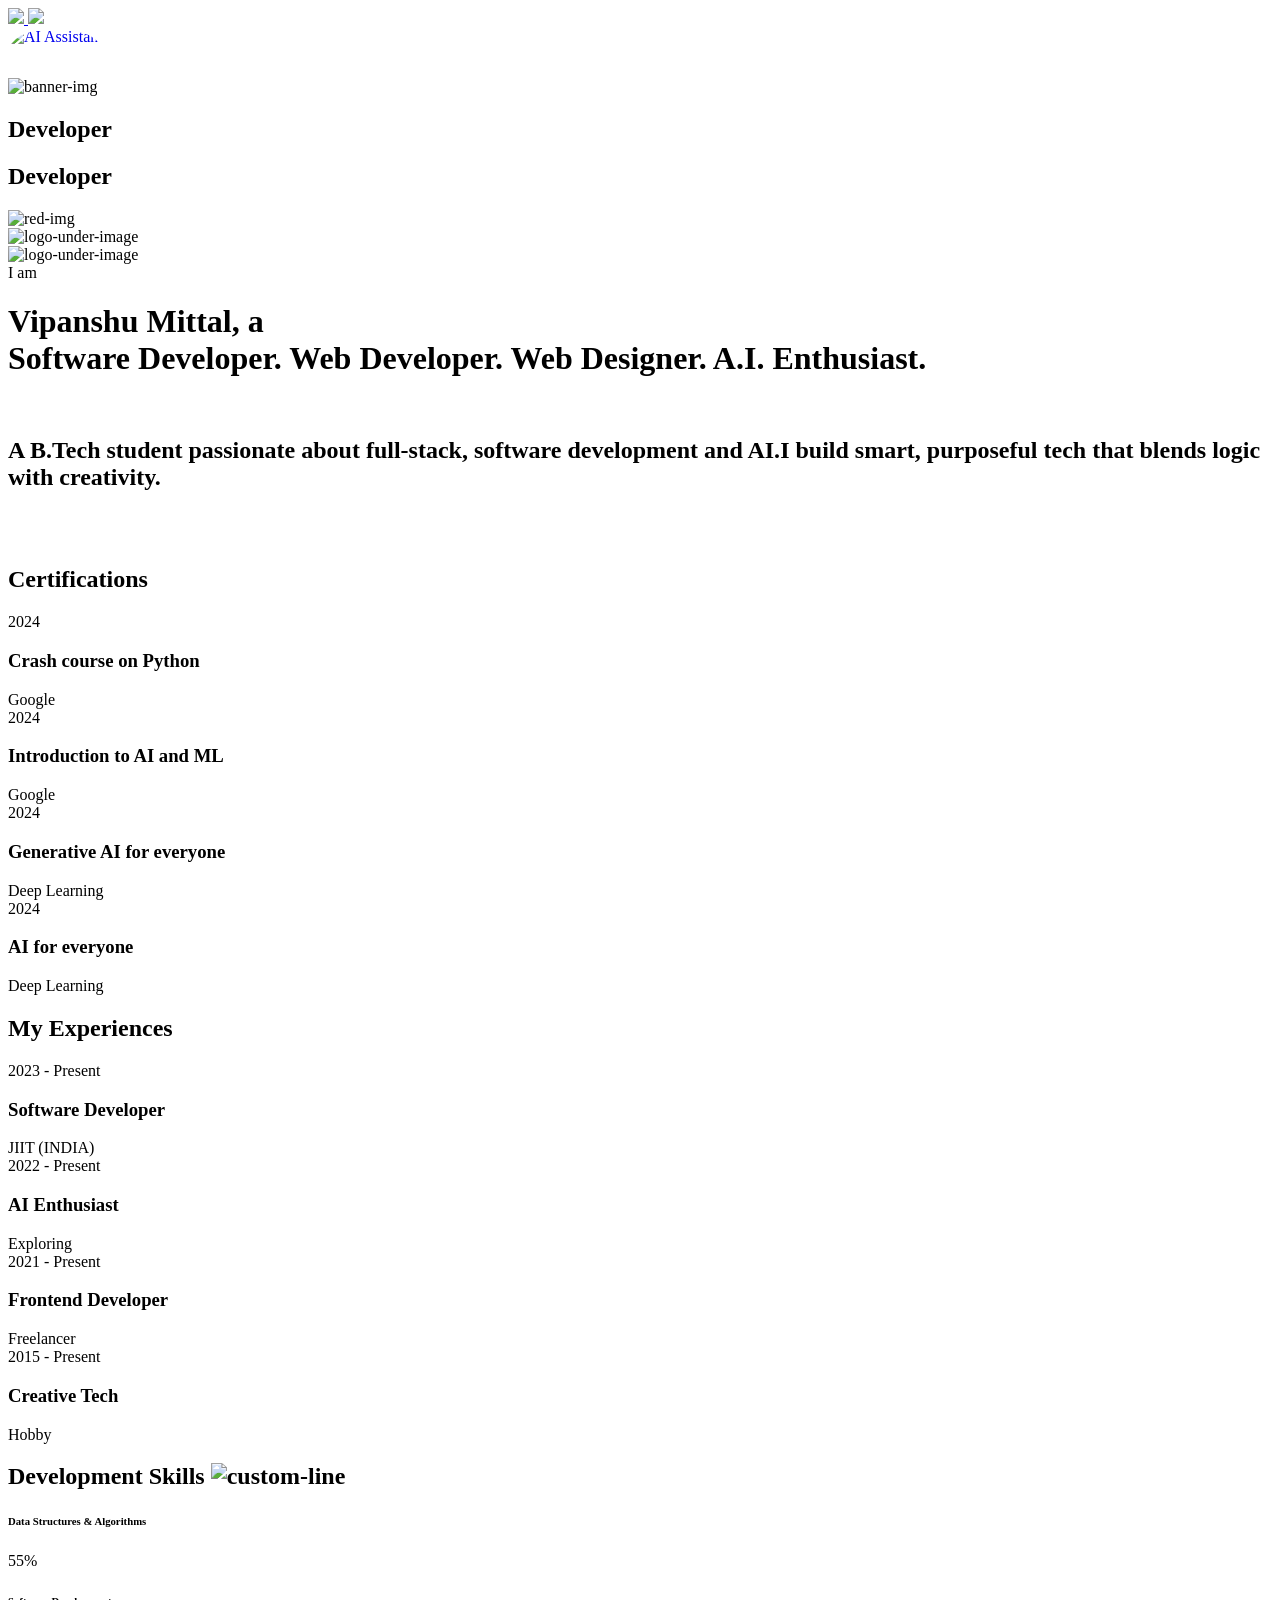
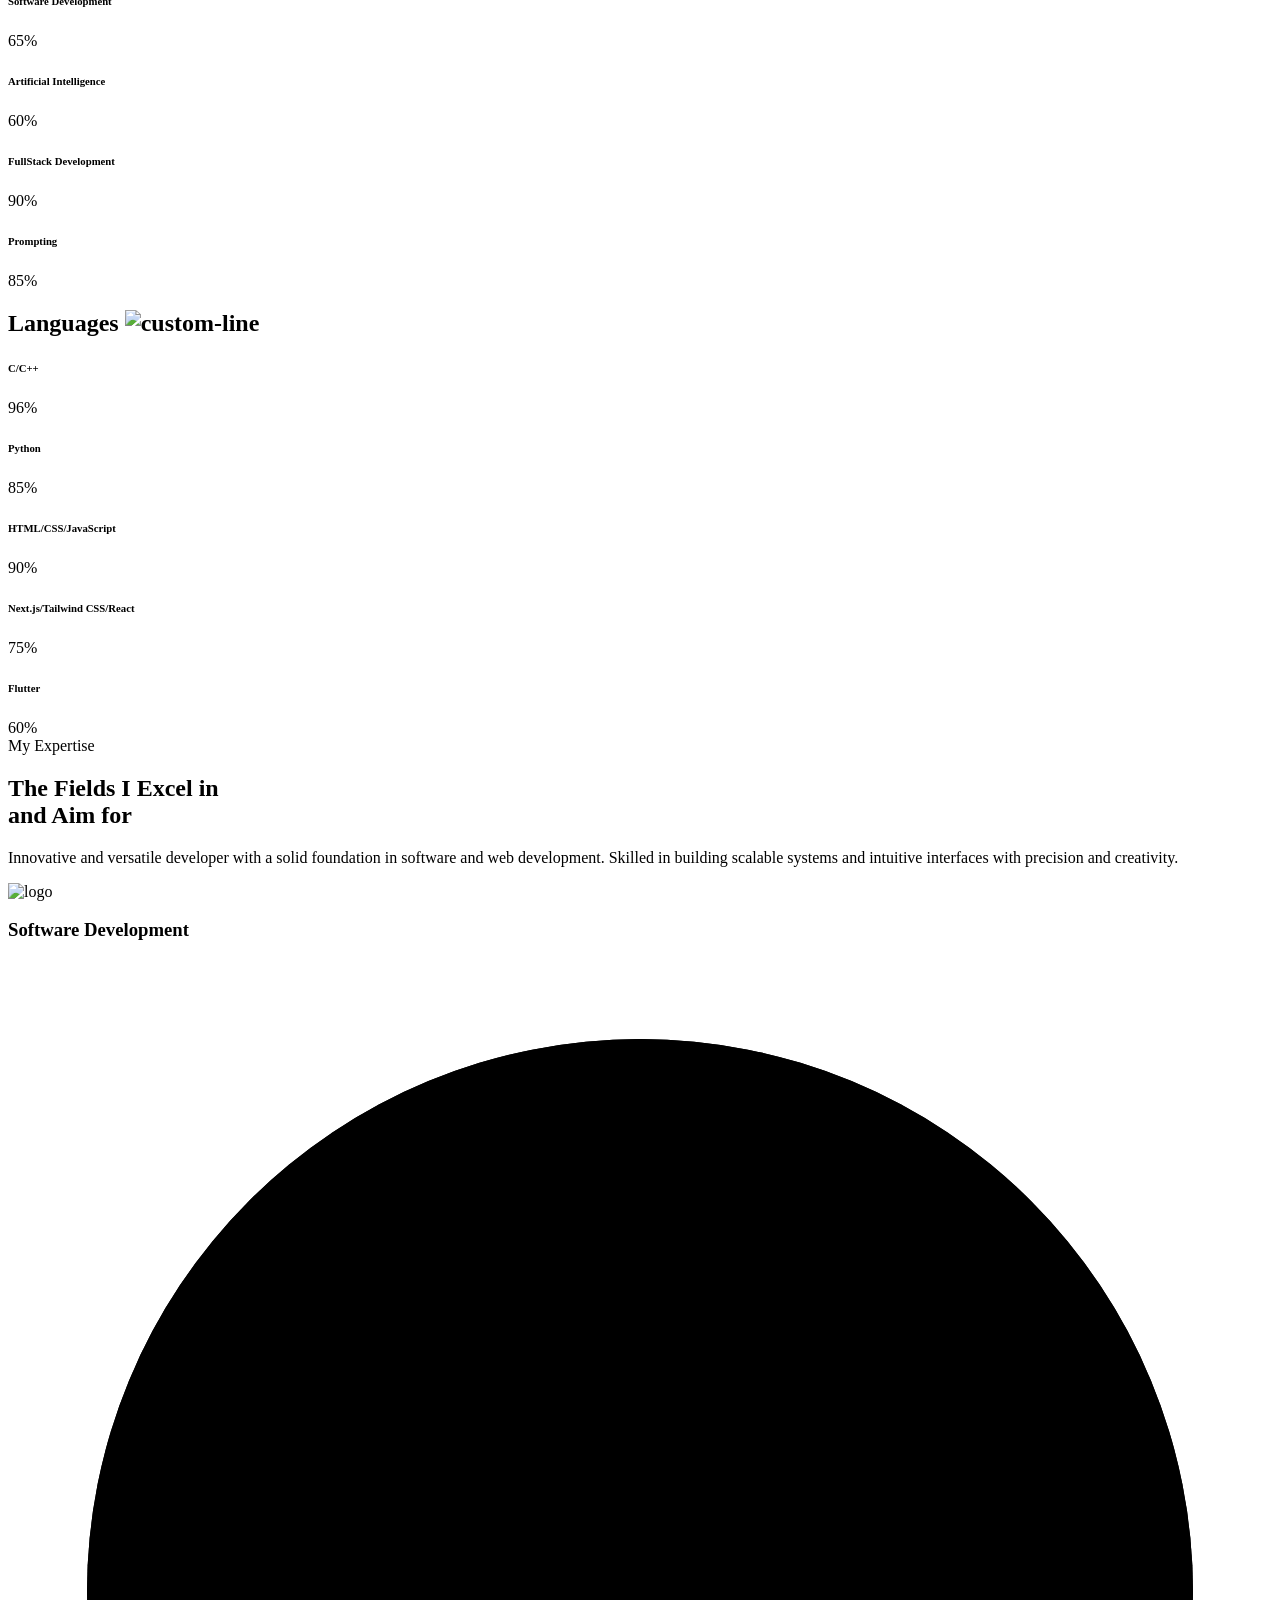
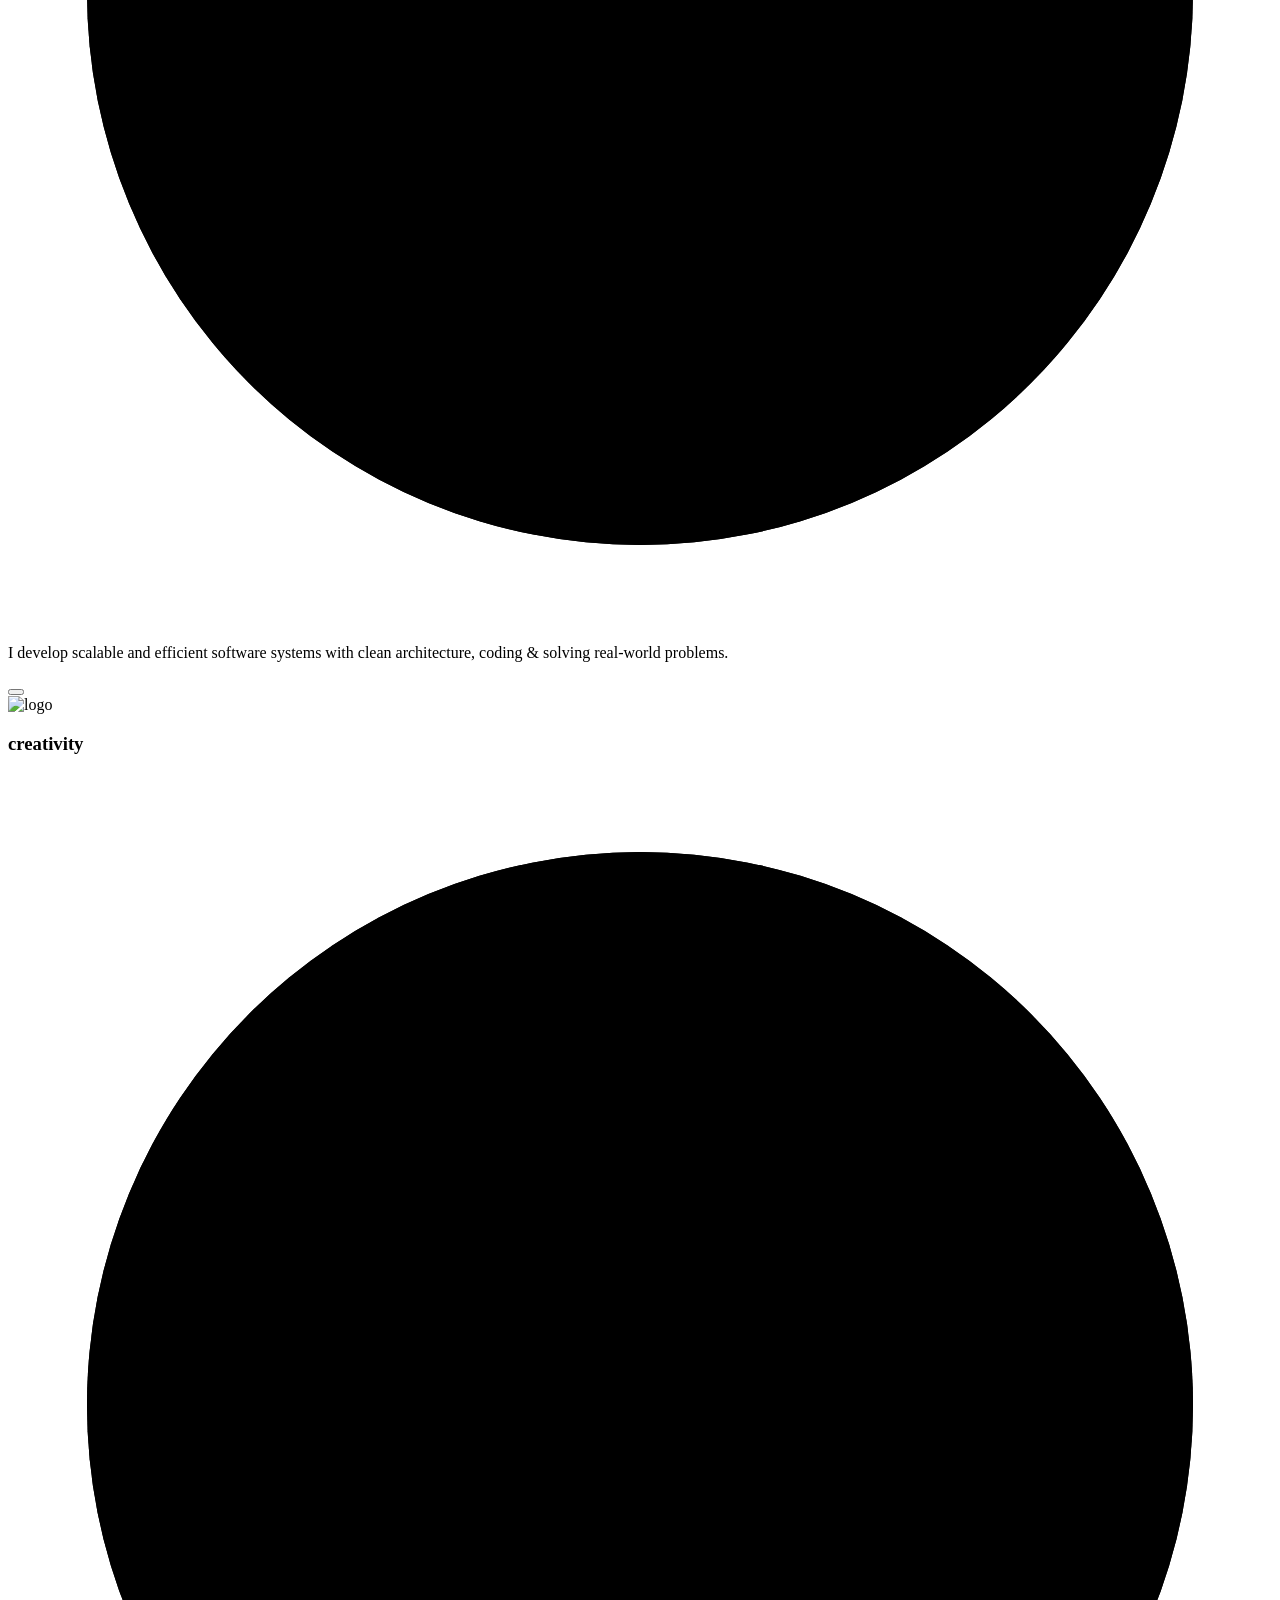
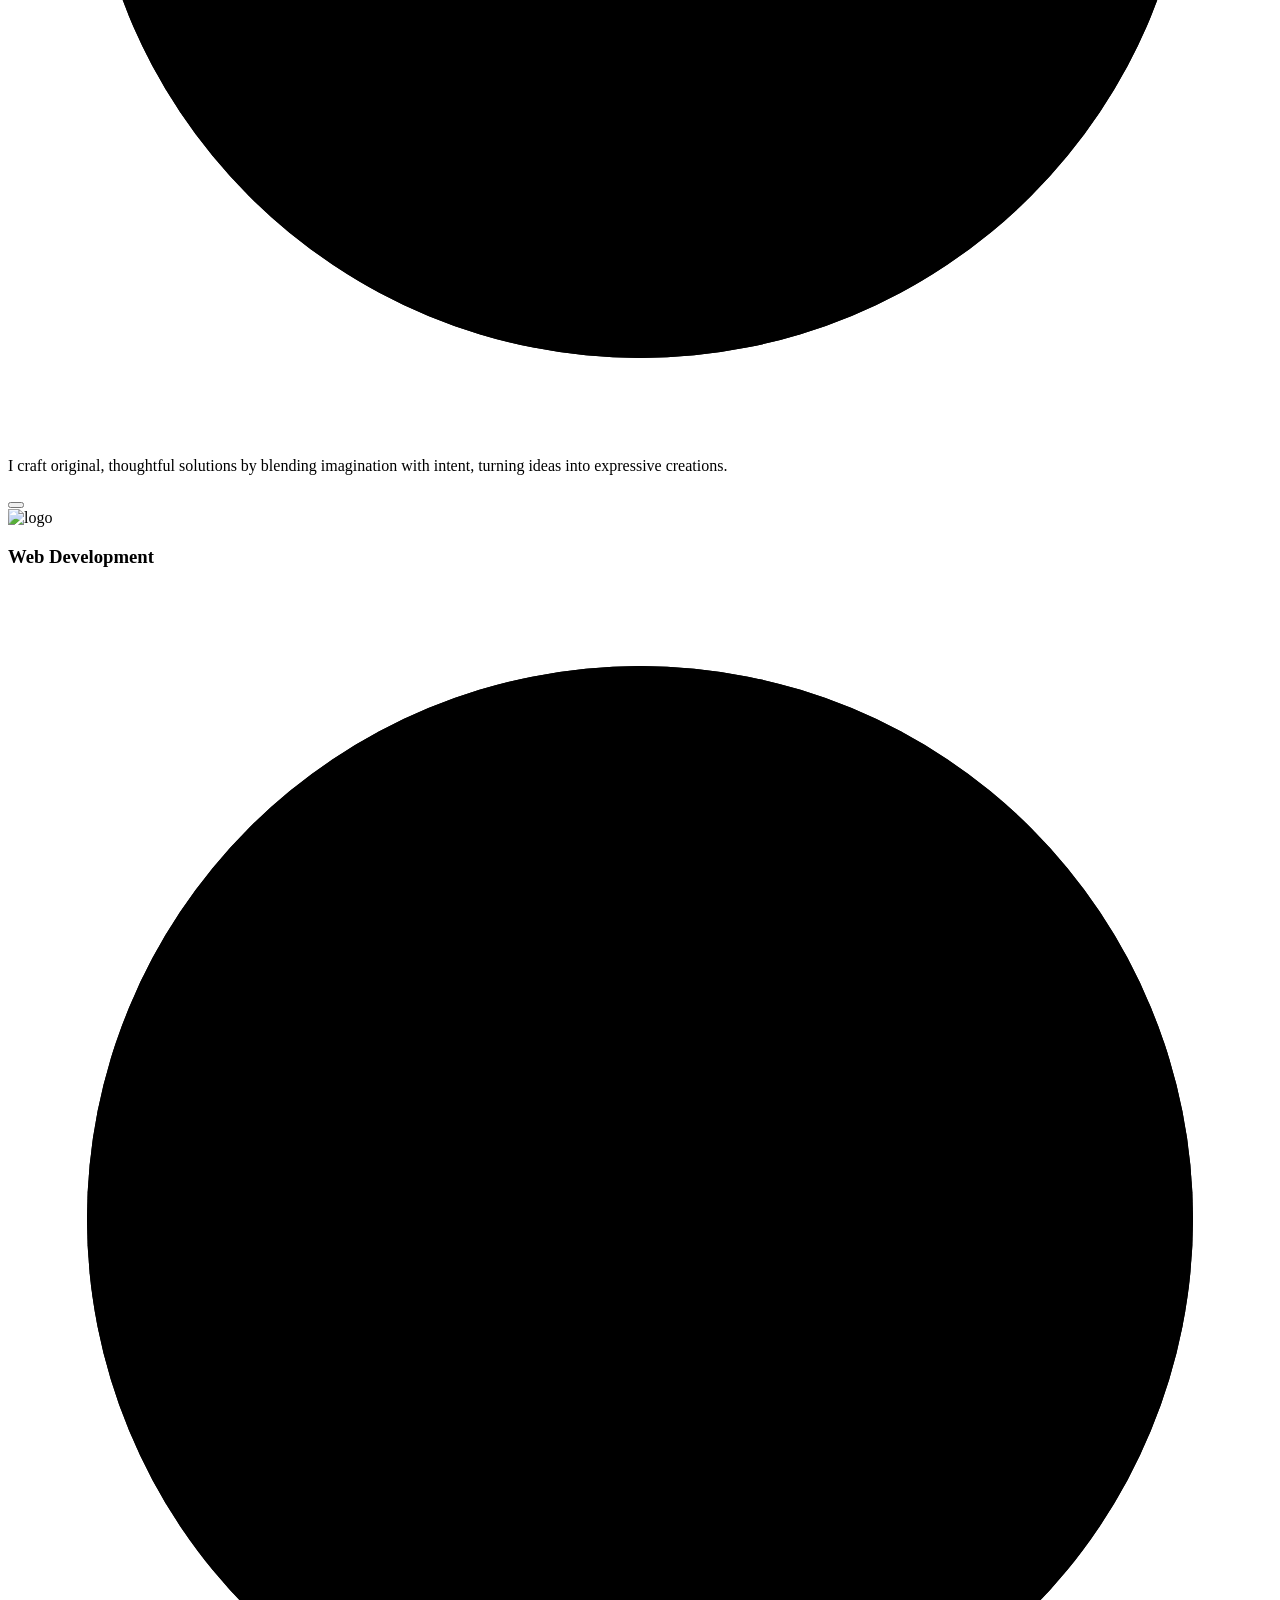
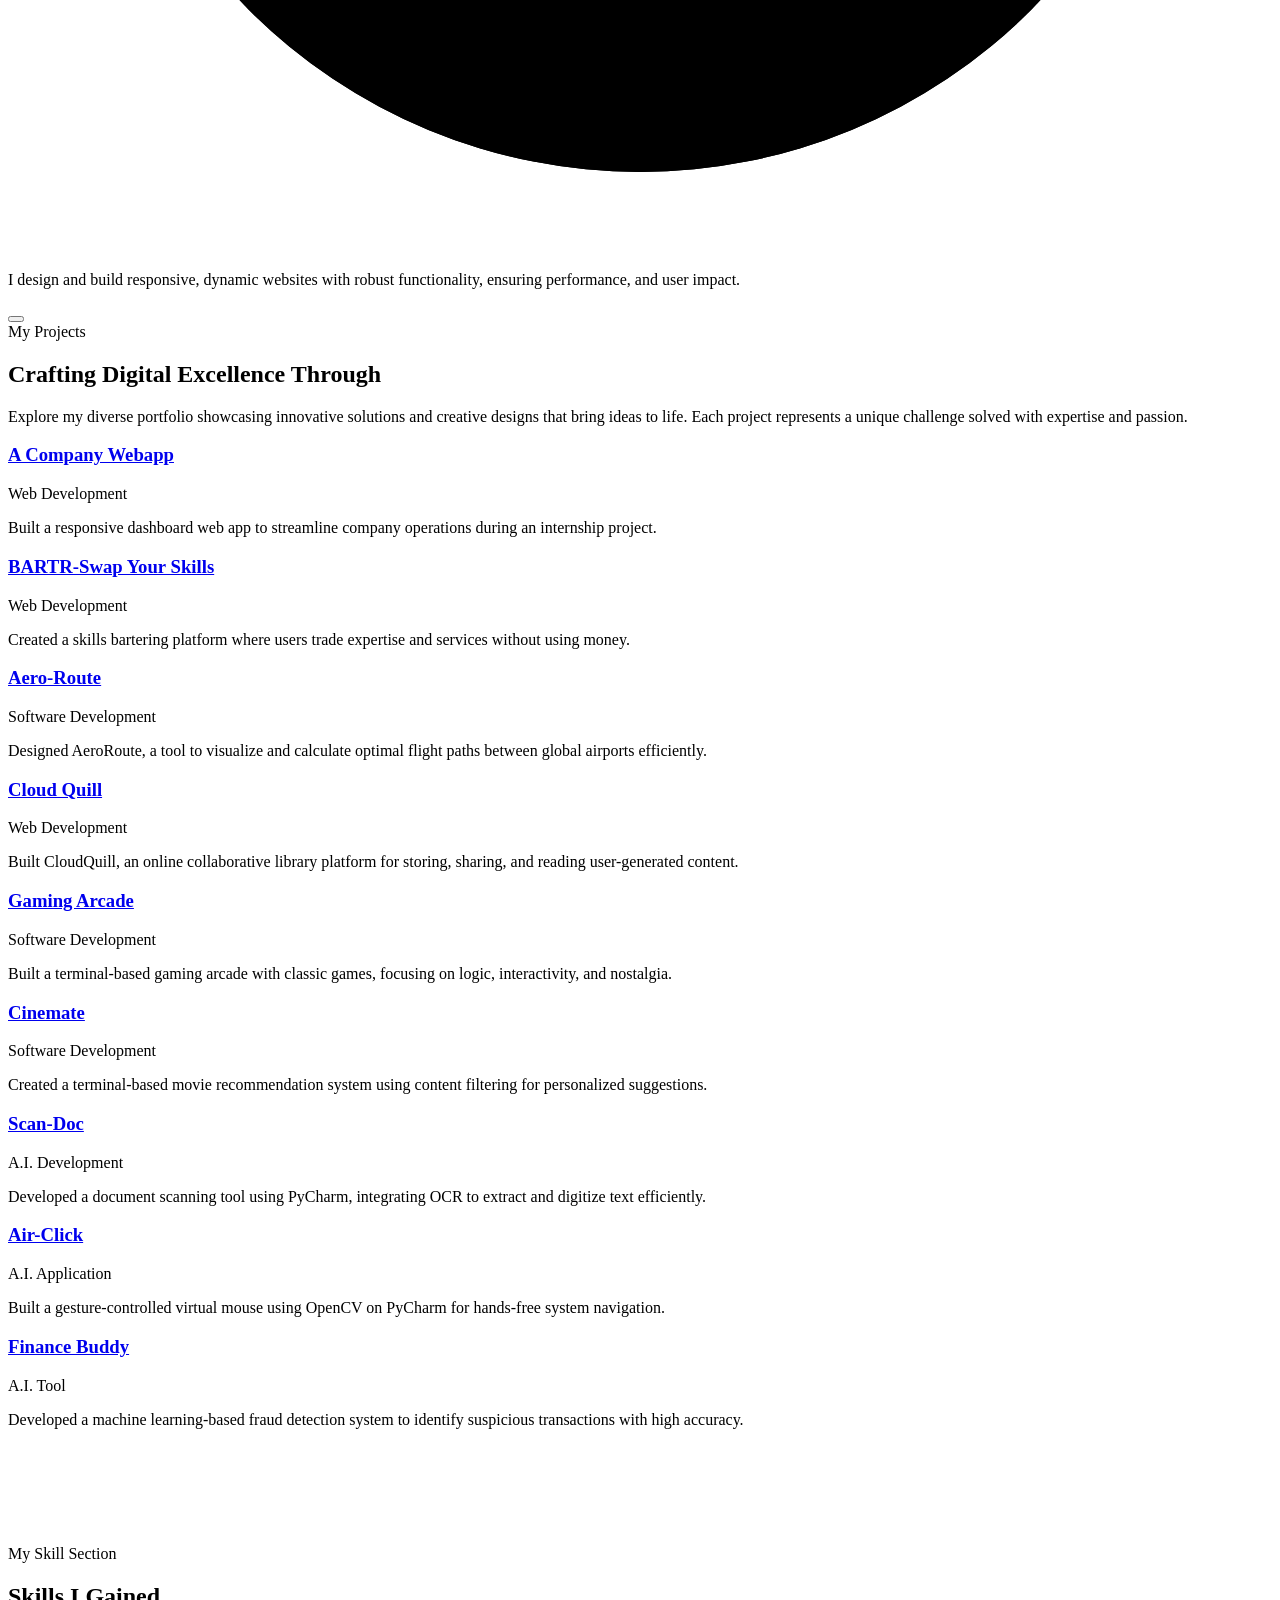
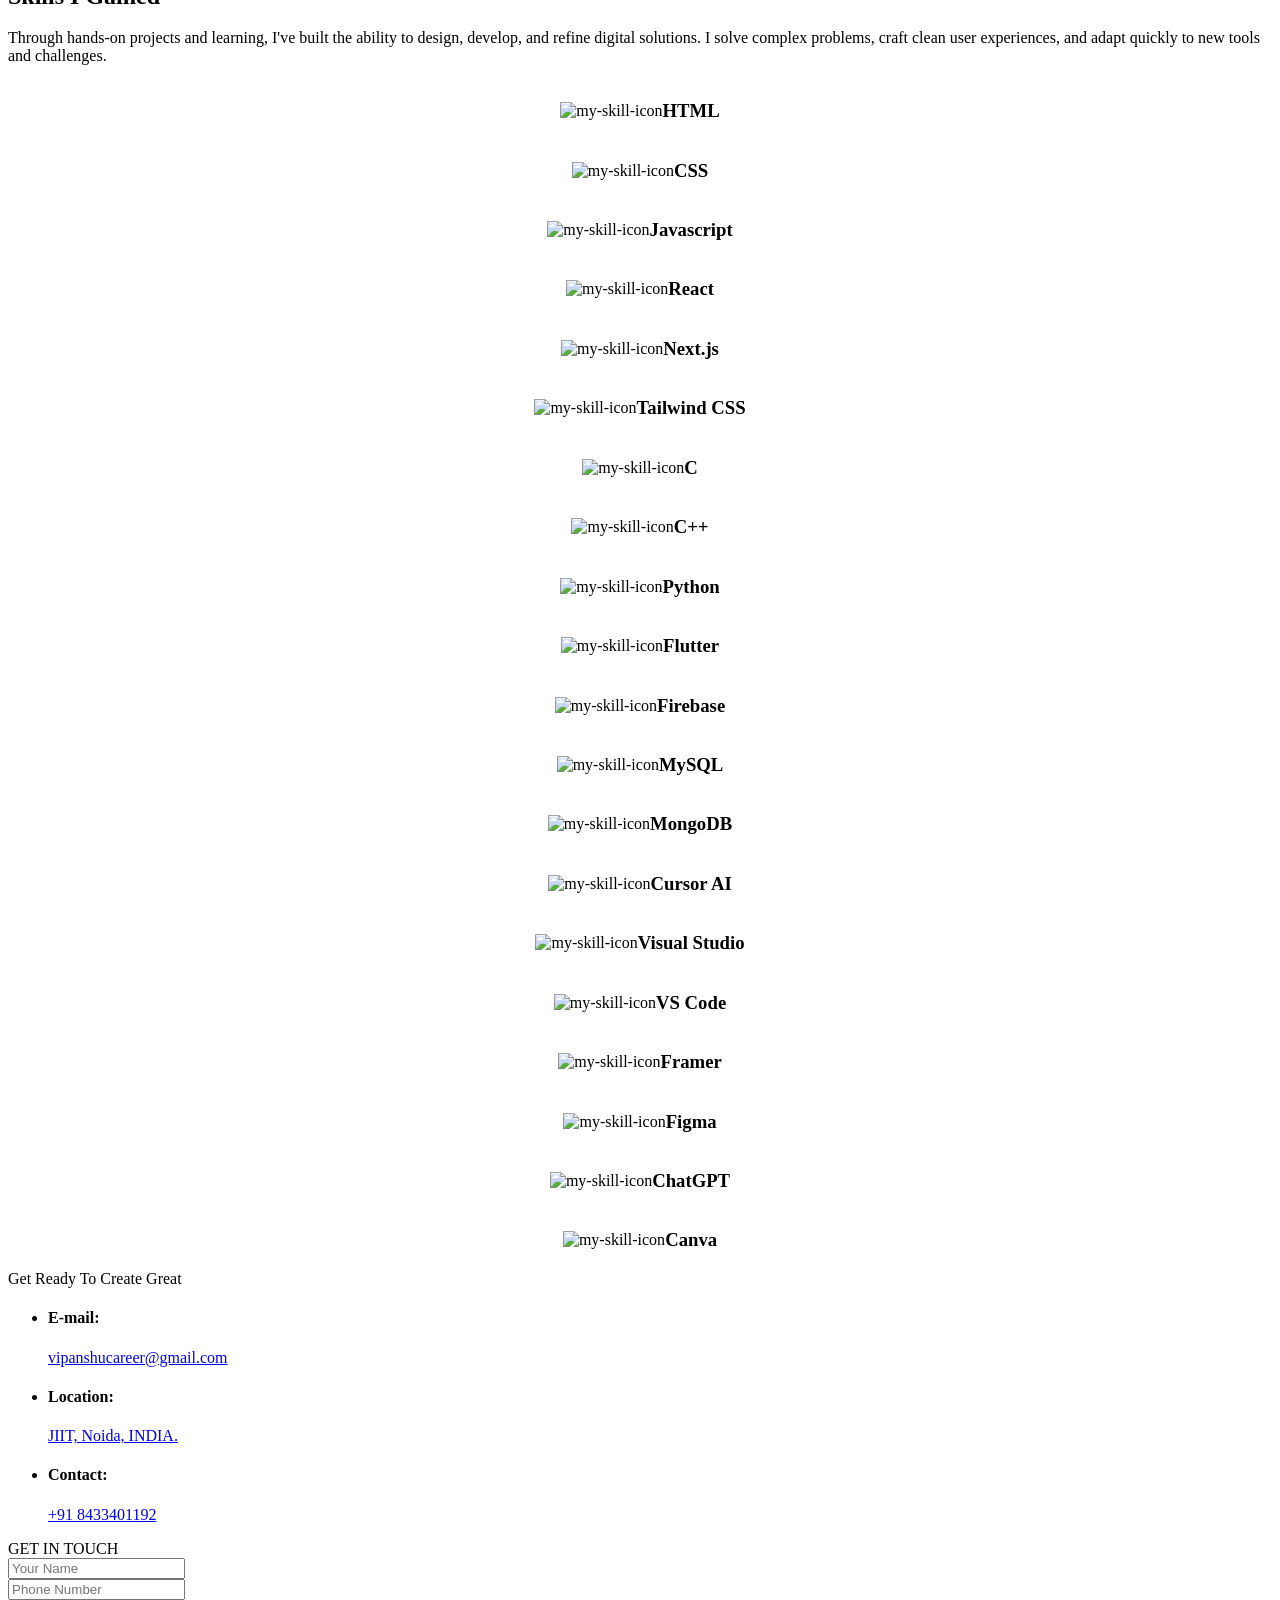
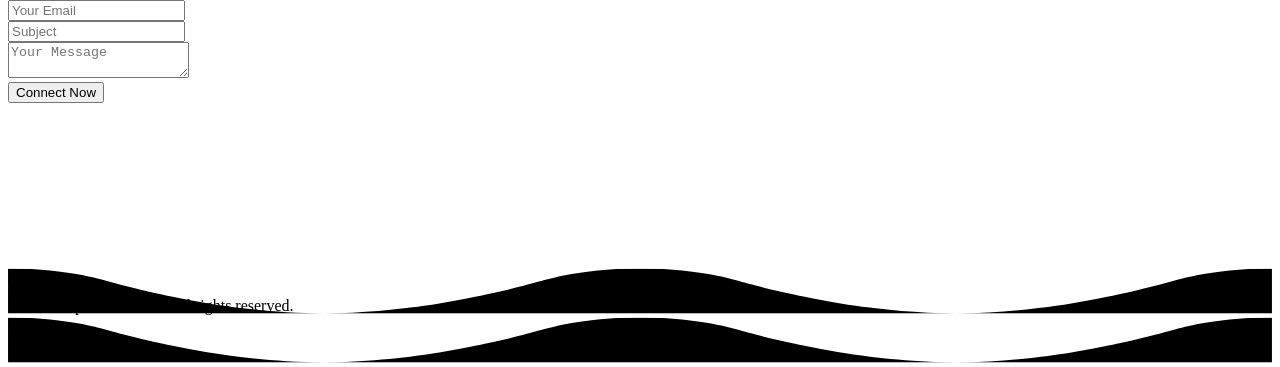
==== commit 3209f448: "Add files via upload" ====
--- a/index.html
+++ b/index.html
@@ -743,7 +743,7 @@
                     <div class="my-skill-area-left-content-wrap">
                         <div class="section-head text-align-left">
                             <div class="section-sub-title tmp-scroll-trigger tmp-fade-in animation-order-1">
-                                <span class="subtitle">My Skill</span>
+                                <span class="subtitle">My Skill Section</span>
                             </div>
                             <h2 class="title split-collab tmp-scroll-trigger tmp-fade-in animation-order-2">Skills I Gained</h2>
                             <p class="description tmp-scroll-trigger tmp-fade-in animation-order-3">Through hands-on projects and learning, I've built the ability to design, develop, and refine digital solutions. I solve complex problems, craft clean user experiences, and adapt quickly to new tools and challenges.
@@ -938,23 +938,23 @@
                                     <span class="ft-icon"><i class="fa-solid fa-envelope"></i></span>
                                     <div class="ft-link-wrap">
                                         <h4 class="link-title">E-mail:</h4>
-                                        <a href="mailto:vishumittal1975@gmail.com">vishumittal1975@gmail.com</a>
+                                        <a href="mailto:vipanshucareer@gmail.com">vipanshucareer@gmail.com</a>
                                     </div>
                                 </li>
-                                <li class="tmp-scroll-trigger tmp-fade-in animation-order-2">
+                                <li class="tmp-scroll-trigger tmp-fade-in animation-order-2 tmp-link-animation">
                                     <span class="ft-icon"><i class="fa-solid fa-location-dot"></i></span>
                                     <div class="ft-link-wrap">
                                         <h4 class="link-title">Location:</h4>
-                                        <div>JIIT, Noida, INDIA.</div>
+                                        <a href="https://www.jiit.ac.in/">JIIT, Noida, INDIA.</a>
                                     </div>
                                 </li>
-                                <li class="tmp-scroll-trigger tmp-fade-in animation-order-3 tmp-link-animation">
-                                    <span class="ft-icon"><i class="fa-solid fa-location-dot"></i></span>
-                                    <div class="ft-link-wrap">
-                                        <h4 class="link-title">Contact:</h4>
-                                        <a href="#">8433401192</a>
-                                    </div>
-                                </li>
+                                                            <li class="tmp-scroll-trigger tmp-fade-in animation-order-3 tmp-link-animation">
+                                <span class="ft-icon"><i class="fa-solid fa-phone"></i></span>
+                                <div class="ft-link-wrap">
+                                    <h4 class="link-title">Contact:</h4>
+                                    <a href="tel:+918433401192">+91 8433401192</a>
+                                </div>
+                            </li>
                             </ul>
                         </div>
                     </div>
@@ -965,12 +965,41 @@
                             </div>
                             <div class="contact-form">
                                 <div id="form-messages" class="error"></div>
-                                <form class="tmp-dynamic-form" id="contact-form" method="POST" action="mailer.php">
+                                <form class="tmp-dynamic-form" id="contact-form" method="POST">
                                     <div class="contact-form-wrapper row">
+                                        <div class="col-lg-6">
+                                            <div class="form-group">
+                                                <input class="input-field" name="name" id="contact-name" placeholder="Your Name" type="text" required>
+                                            </div>
+                                        </div>
+
+                                        <div class="col-lg-6">
+                                            <div class="form-group">
+                                                <input class="input-field" name="phone" id="contact-phone" placeholder="Phone Number" type="number" required>
+                                            </div>
+                                        </div>
+
+                                        <div class="col-lg-6">
+                                            <div class="form-group">
+                                                <input class="input-field" id="contact-email" name="email" placeholder="Your Email" type="email" required>
+                                            </div>
+                                        </div>
+
+                                        <div class="col-lg-6">
+                                            <div class="form-group">
+                                                <input class="input-field" type="text" id="subject" name="subject" placeholder="Subject">
+                                            </div>
+                                        </div>
+
+                                        <div class="col-lg-12">
+                                            <div class="form-group">
+                                                <textarea class="input-field" placeholder="Your Message" name="message" id="contact-message" required></textarea>
+                                            </div>
+                                        </div>
 
                                         <div class="col-lg-12">
                                             <div class="tmp-button-here">
-                                                <button class="tmp-btn hover-icon-reverse radius-round w-100" name="submit" type="submit" id="submit" onclick="window.location.href='mailto:vishumittal1975@gmail.com'; return false;">
+                                                <button class="tmp-btn hover-icon-reverse radius-round w-100" name="submit" type="submit" id="submit">
                                                     <span class="icon-reverse-wrapper">
                                         <span class="btn-text">Connect Now</span>
                                                     <span class="btn-icon"><i class="fa-sharp fa-regular fa-arrow-right"></i></span>
@@ -1040,11 +1069,17 @@
     <script src="assets/js/vendor/waw.js"></script>
     <script src="assets/js/plugins/isotop.js"></script>
     <script src="assets/js/plugins/animation.js"></script>
-    <script src="assets/js/plugins/contact.form.js"></script>
     <script src="assets/js/vendor/backtop.js"></script>
     <script src="assets/js/plugins/text-type.js"></script>
     <!-- custom Js -->
     <script src="assets/js/main.js"></script>
+    <script src="assets/js/contact-form-enhanced.js"></script>
+    <script type="text/javascript" src="https://cdn.jsdelivr.net/npm/@emailjs/browser@3/dist/email.min.js"></script>
+    <script type="text/javascript">
+        (function() {
+            emailjs.init("YOUR_EMAILJS_PUBLIC_KEY");
+        })();
+    </script>
 
     <footer class="footer">
         <div class="container">
@@ -1064,4 +1099,4 @@
     </footer>
 </body>
 
-</html>
+</html>
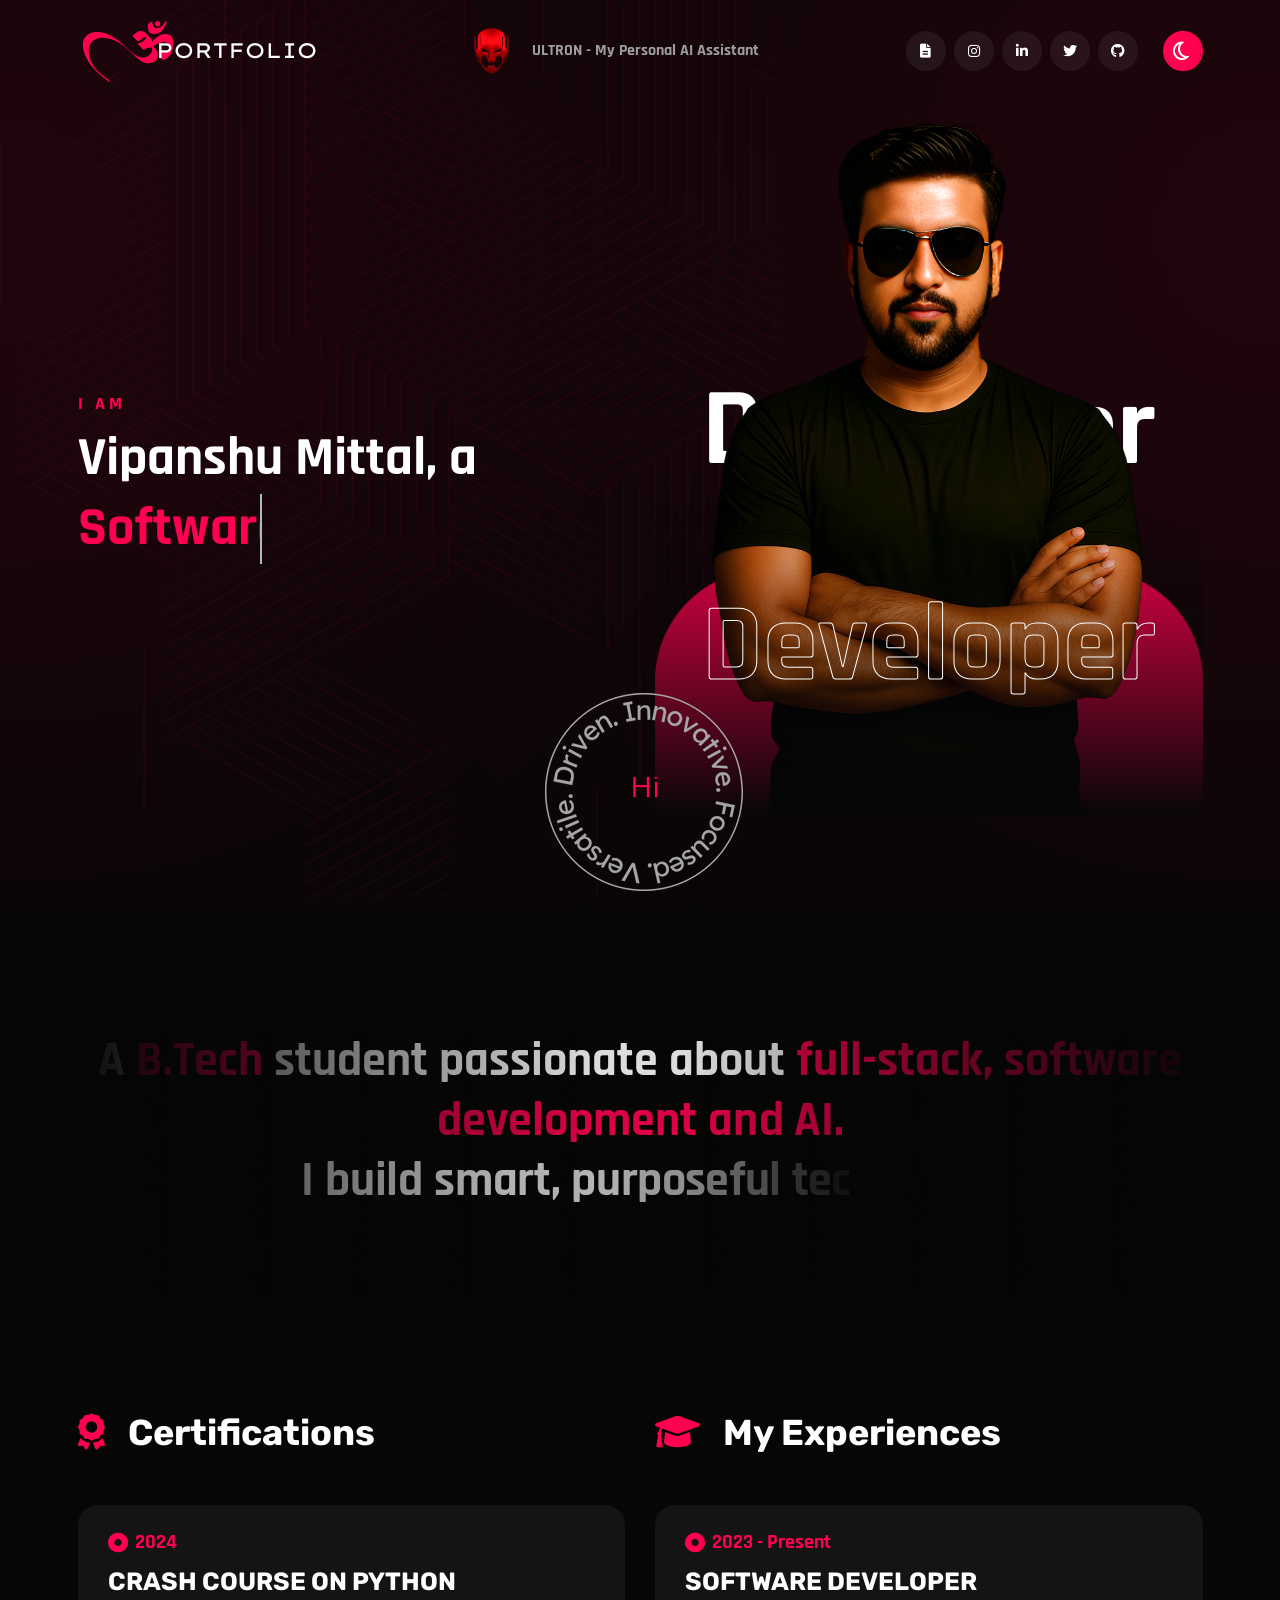
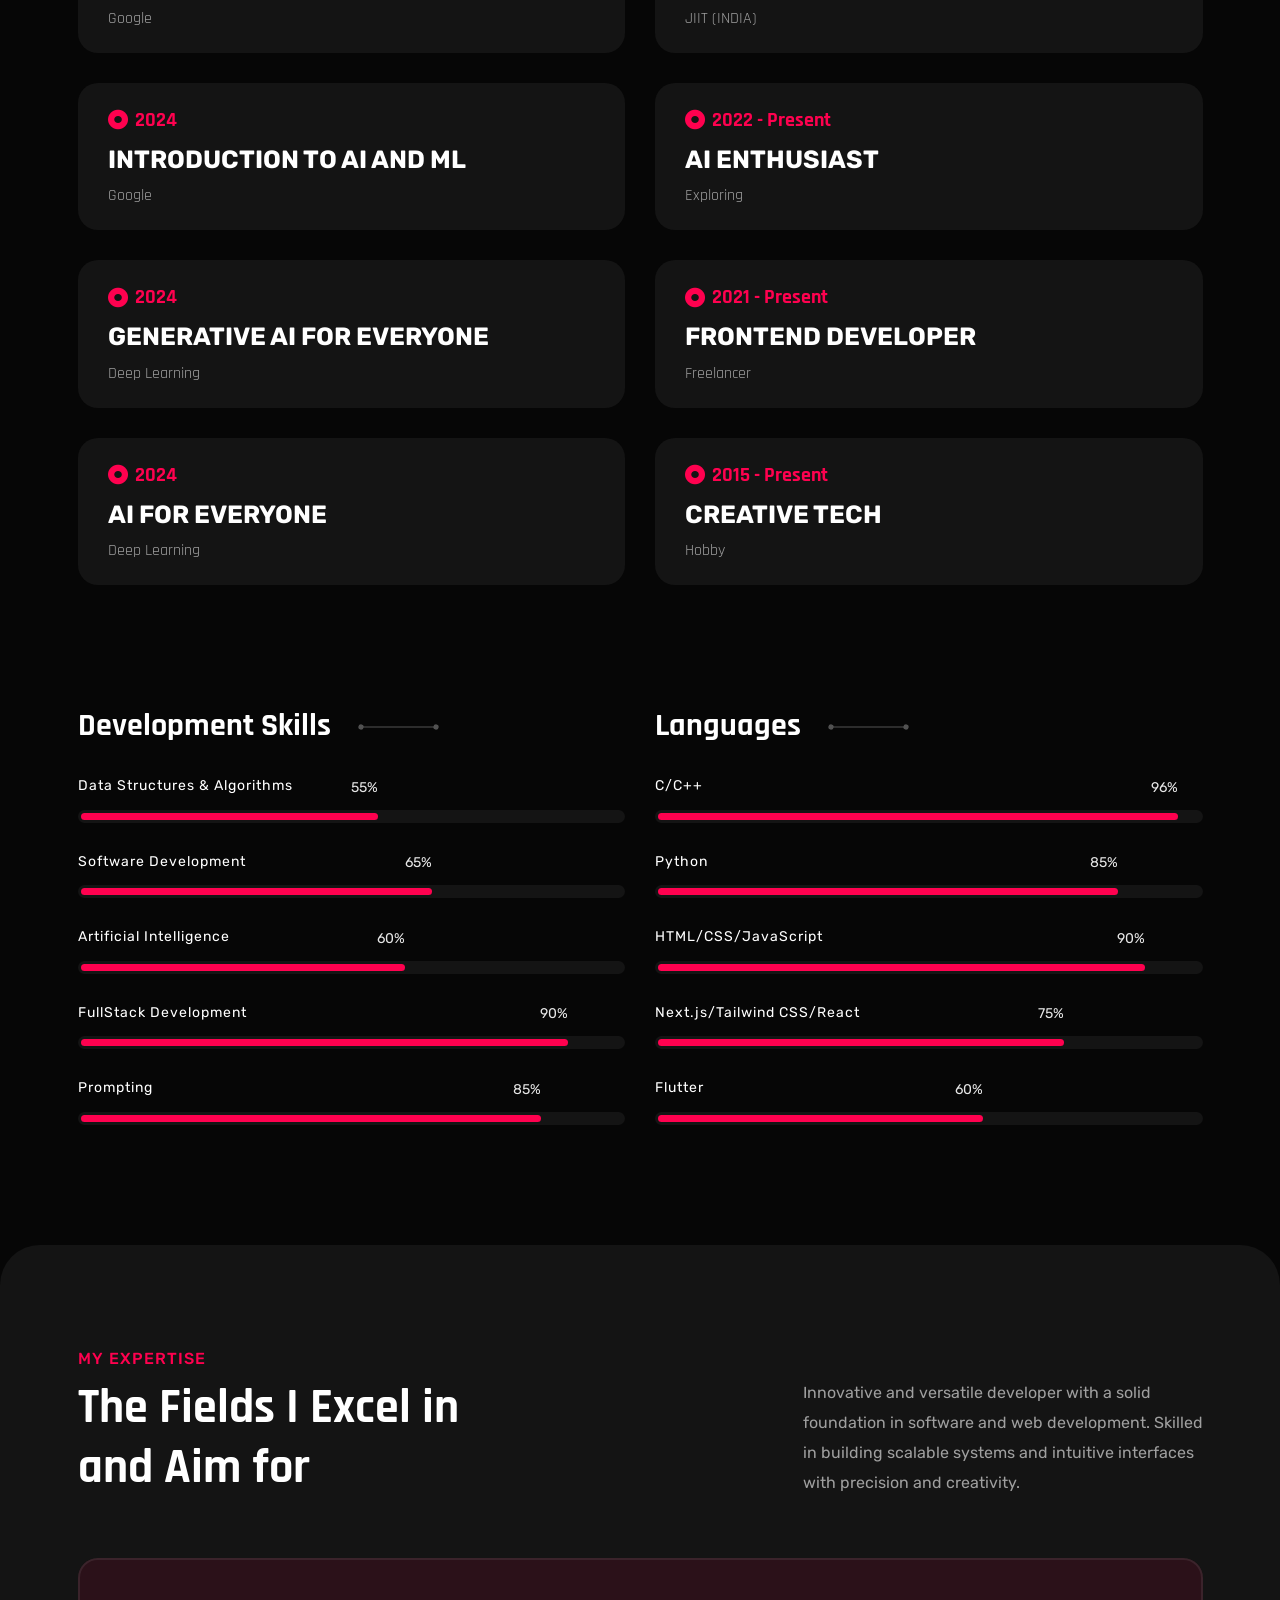
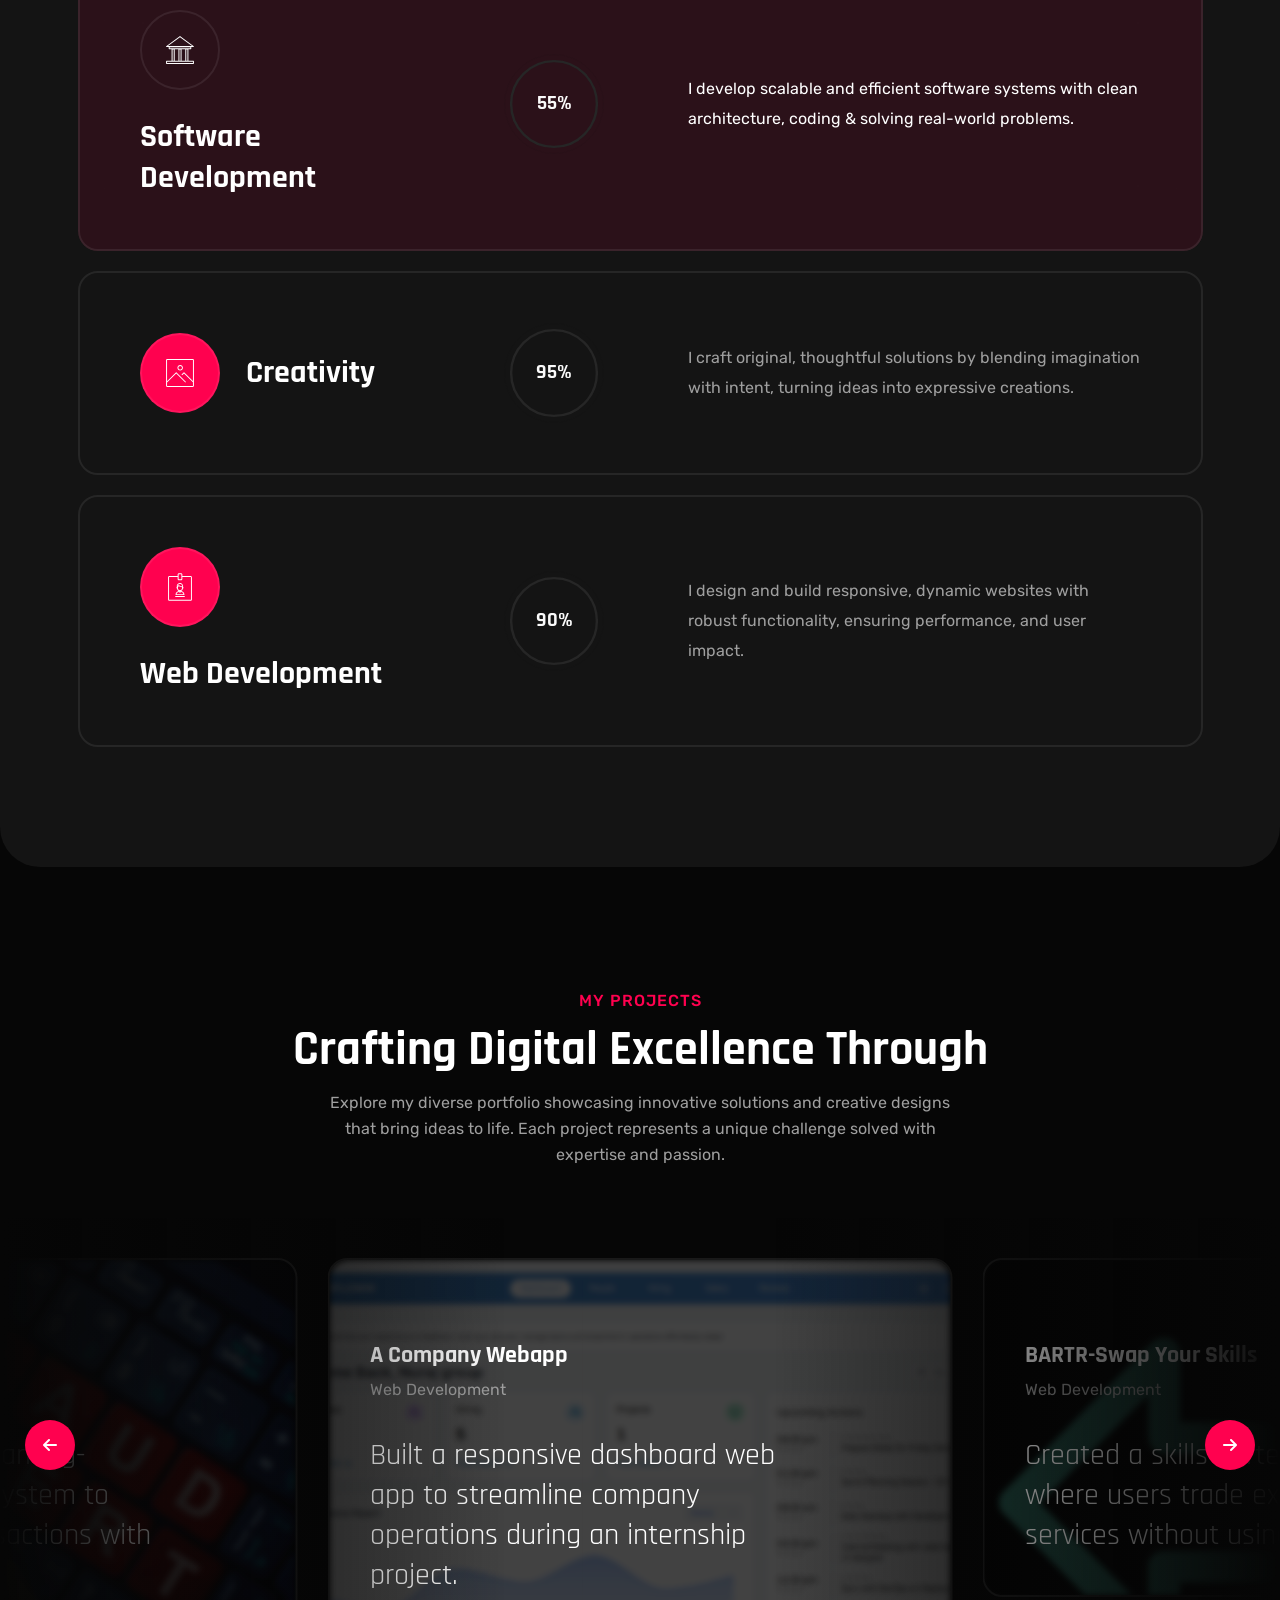
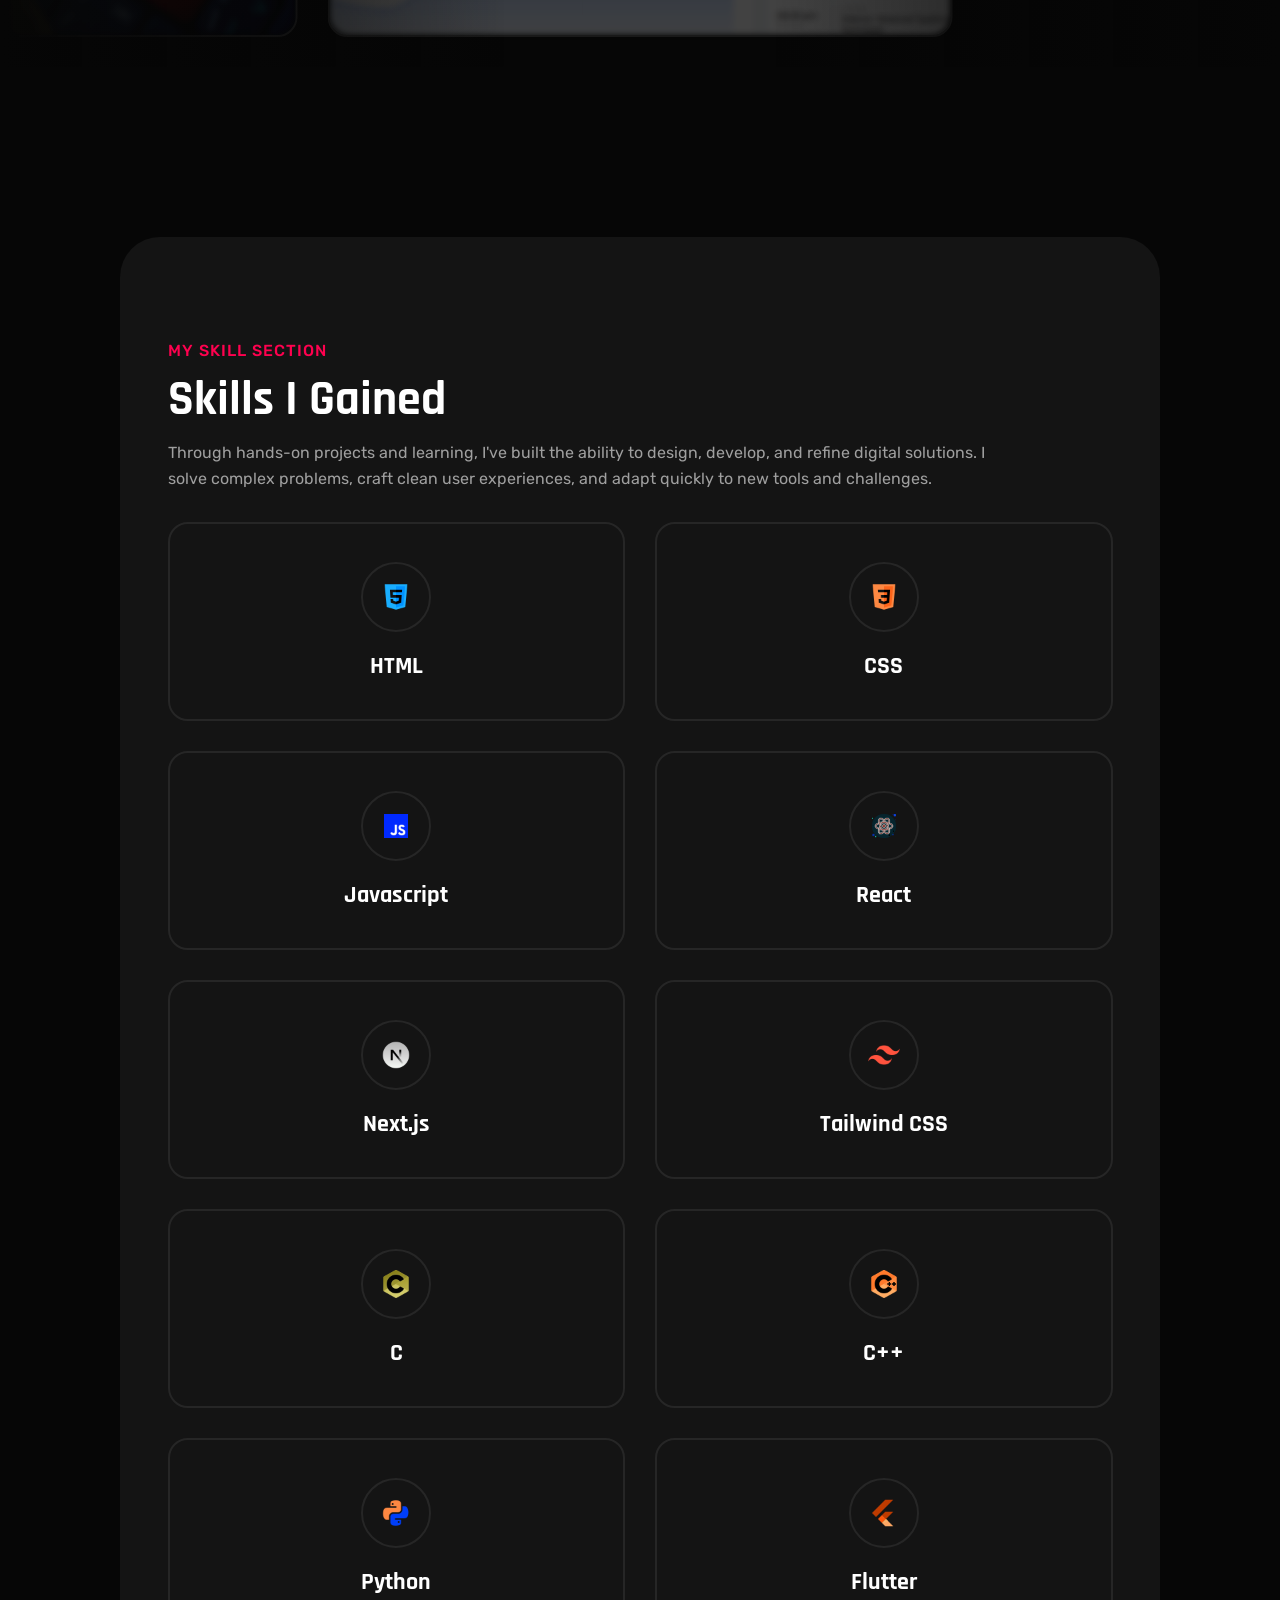
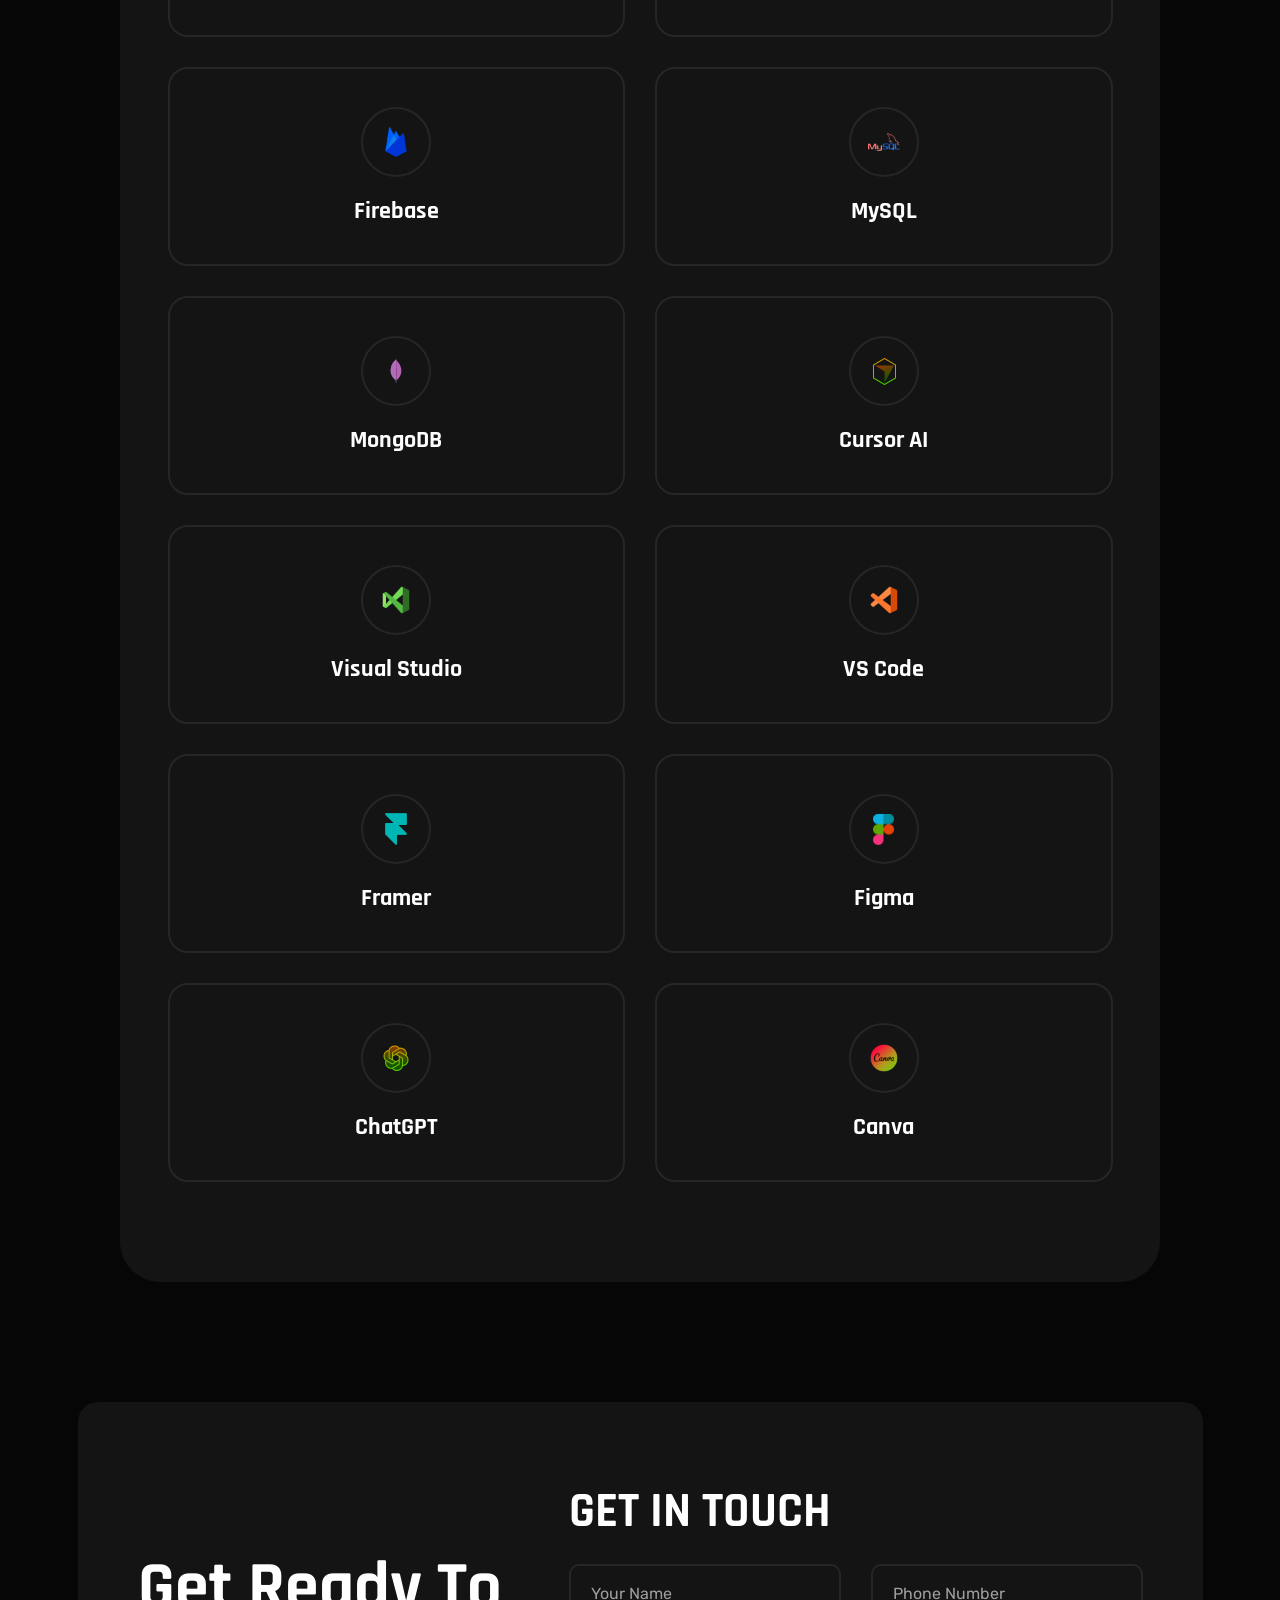
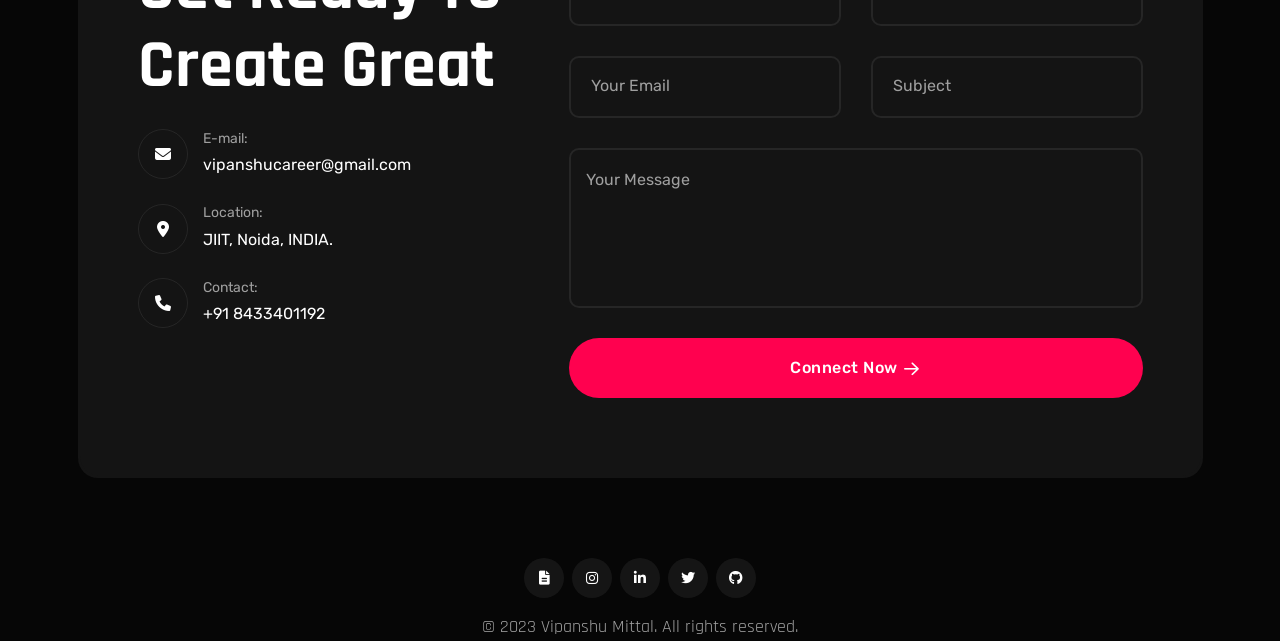
==== commit b48e9cd3: "Update index.html" ====
--- a/index.html
+++ b/index.html
@@ -1077,7 +1077,7 @@
     <script type="text/javascript" src="https://cdn.jsdelivr.net/npm/@emailjs/browser@3/dist/email.min.js"></script>
     <script type="text/javascript">
         (function() {
-            emailjs.init("YOUR_EMAILJS_PUBLIC_KEY");
+            emailjs.init("eGCpkL53Krefr1K-V");
         })();
     </script>
 
@@ -1099,4 +1099,4 @@
     </footer>
 </body>
 
-</html>+</html>
--- a/assets/css/style.css
+++ b/assets/css/style.css
@@ -0,0 +1,27112 @@
+/*---------------------------
+ CSS Index  
+****************************
+
+01. Variables
+02. Typography
+03. Spacing
+04. Reset
+05. Forms
+06. Shortcode
+07. Common
+08. Animations
+09. Text Animation
+10. Sal
+11. extend
+12. header-one
+13. nav
+14. mobile-menu
+15. side-collups
+15. side-collups
+16.banner';
+17.section-title';
+18.services';
+19.social';
+20.button';
+21.blog';
+22.faq';
+23.product';
+24.team';
+25testimonial';
+26.banner';
+27testimonial-swiper';
+28.error';
+30.brand';
+31.progress-bar';
+32.icons-style';
+33.portfolio';
+34.pricing';
+35.counter';
+36.rating';
+37.work';
+38.taglist';
+39contact';
+40.tab';
+41.skills';
+42.quick-action';
+43.breadcrumb';
+44.team-details';
+45.ack-to-top';
+46.video';
+47.pagination';
+48.blog-details';
+49.pre-loader';
+50.about';
+51.projects-details';
+52.footers';
+----------------------------*/
+/*----Default Css----*/
+@import url("https://fonts.googleapis.com/css2?family=Rajdhani:wght@300;400;500;600;700&display=swap");
+@import url("https://fonts.googleapis.com/css2?family=Rubik:ital,wght@0,300..900;1,300..900&display=swap");
+:root {
+  --color-primary: #FF014F;
+  --color-primary-alt: #ff014dd9;
+  --color-primary-2nd: #FF494A;
+  --color-primary-3rd: #FDC448;
+  --color-primary-4th: #0071ff;
+  --color-secondary: #060606;
+  --color-white:#ffffff;
+  --color-gray: #9F9F9F;
+  --color-gray-2: #141414;
+  --color-subtitle: #f9004d;
+  --background-color-1: #24243557;
+  --background-color-2: #13131d;
+  --background-color-3: #151521;
+  --background-color-4: #242435;
+  --background-color-5: #EDF5FF;
+  --color-card: #1b1b1c;
+  --gradient-box: linear-gradient(to right, #5237f9, #FF014F);
+  --gradient-one: linear-gradient(to right bottom, #E42032, #1273EB);
+  --gradient-two: linear-gradient(to right, #ED145B, #4A11EB);
+  --gradient-three: linear-gradient(to right, #03041c, #0612b3);
+  --text-gradient-one:linear-gradient(to right, #E42032, #4A11EB);
+  --color-heading:#ffffff;
+  --color-body: #9f9f9f;
+  --color-dark:#1d1d1d;
+  --color-text-1:#DEDEDE;
+  --color-light-heading: #181c32;
+  --color-light-body: #65676b;
+  --color-border-white: #00000024;
+  --color-midgray: #878787;
+  --color-light: #E4E6EA;
+  --color-lighter: #CED0D4;
+  --color-lightest: #F0F2F5;
+  --color-border: #ffffff14;
+  --color-white: #ffffff;
+  --color-white-75: rgba(255, 255, 255, 0.75);
+  --color-success: #3EB75E;
+  --color-danger: #FF0003;
+  --color-warning: #FF8F3C;
+  --color-info: #1BA2DB;
+  --color-facebook: #3B5997;
+  --color-twitter: #1BA1F2;
+  --color-youtube: #ED4141;
+  --color-linkedin: #0077B5;
+  --color-pinterest: #E60022;
+  --color-instagram: #C231A1;
+  --color-vimeo: #00ADEF;
+  --color-twitch: #6441A3;
+  --color-discord: #7289da;
+  --font-primary: "Rajdhani", sans-serif;
+  --font-secondary: "Rubik", sans-serif;
+  --font-three: "fontawesome";
+  --p-light: 300;
+  --p-regular: 400;
+  --p-medium: 500;
+  --p-semi-bold: 600;
+  --p-bold: 700;
+  --p-extra-bold: 800;
+  --p-black: 900;
+  --s-light: 300;
+  --s-regular: 400;
+  --s-medium: 500;
+  --s-semi-bold: 600;
+  --s-bold: 700;
+  --s-extra-bold: 800;
+  --s-black: 900;
+  --border-width: 2px;
+  --radius: 4px;
+  --transition: all 0.4s ease-in-out;
+  --font-size-b1: 16px;
+  --font-size-b2: 18px;
+  --font-size-b3: 22px;
+  --line-height-b1: 1.75;
+  --line-height-b2: 1.6;
+  --line-height-b3: 1.7;
+  --h1: 60px;
+  --h2: 36px;
+  --h3: 27px;
+  --h4: 24px;
+  --h5: 20px;
+  --h6: 18px;
+}
+
+* {
+  box-sizing: border-box;
+}
+
+html {
+  margin: 0;
+  padding: 0;
+  font-size: 10px;
+  scroll-behavior: auto !important;
+}
+
+body {
+  font-size: var(--font-size-b1);
+  line-height: var(--line-height-b1);
+  -webkit-font-smoothing: antialiased;
+  -moz-osx-font-smoothing: grayscale;
+  font-family: var(--font-primary);
+  color: var(--color-body);
+  font-weight: var(--p-regular);
+  position: relative;
+  overflow-x: hidden;
+  background: var(--color-secondary);
+}
+body::before {
+  content: "";
+  width: 100%;
+  height: 100%;
+  position: absolute;
+  left: 0;
+  top: 0;
+  z-index: -1;
+  opacity: 0.05;
+}
+
+h1,
+h2,
+h3,
+h4,
+h5,
+h6,
+.h1,
+.h2,
+.h3,
+.h4,
+.h5,
+.h6,
+address,
+p,
+pre,
+blockquote,
+menu,
+ol,
+ul,
+table,
+hr {
+  margin: 0;
+  margin-bottom: 20px;
+}
+
+h1,
+h2,
+h3,
+h4,
+h5,
+h6,
+.h1,
+.h2,
+.h3,
+.h4,
+.h5,
+.h6 {
+  word-break: break-word;
+  font-family: var(--font-secondary);
+  line-height: 1.4074;
+  color: var(--color-heading);
+}
+
+h1,
+.h1 {
+  font-size: var(--h1);
+  line-height: 1.19;
+  font-weight: 700;
+}
+
+h2,
+.h2 {
+  font-size: var(--h2);
+  line-height: 1.23;
+}
+
+h3,
+.h3 {
+  font-size: var(--h3);
+  line-height: 1.14;
+}
+
+h4,
+.h4 {
+  font-size: var(--h4);
+  line-height: 1.25;
+}
+
+h5,
+.h5 {
+  font-size: var(--h5);
+  line-height: 1.24;
+}
+
+h6,
+.h6 {
+  font-size: var(--h6);
+  line-height: 1.25;
+}
+
+h1 a,
+h2 a,
+h3 a,
+h4 a,
+h5 a,
+h6 a,
+.h1 a,
+.h2 a,
+.h3 a,
+.h4 a,
+.h5 a,
+.h6 a {
+  color: inherit;
+}
+
+.bg-color-tertiary h1,
+.bg-color-tertiary h2,
+.bg-color-tertiary h3,
+.bg-color-tertiary h4,
+.bg-color-tertiary h5,
+.bg-color-tertiary h6,
+.bg-color-tertiary .h1,
+.bg-color-tertiary .h2,
+.bg-color-tertiary .h3,
+.bg-color-tertiary .h4,
+.bg-color-tertiary .h5,
+.bg-color-tertiary .h6 {
+  color: #fff;
+}
+.bg-color-tertiary p {
+  color: #6c7279;
+}
+.bg-color-tertiary a {
+  color: #6c7279;
+}
+
+@media only screen and (min-width: 768px) and (max-width: 991px) {
+  h1,
+  .h1 {
+    font-size: 38px;
+  }
+  h2,
+  .h2 {
+    font-size: 32px;
+  }
+  h3,
+  .h3 {
+    font-size: 28px;
+  }
+  h4,
+  .h4 {
+    font-size: 24px;
+  }
+  h5,
+  .h5 {
+    font-size: 18px;
+  }
+}
+@media only screen and (max-width: 767px) {
+  h1,
+  .h1 {
+    font-size: 34px;
+  }
+  h2,
+  .h2 {
+    font-size: 28px;
+  }
+  h3,
+  .h3 {
+    font-size: 24px;
+  }
+  h4,
+  .h4 {
+    font-size: 20px;
+  }
+  h5,
+  .h5 {
+    font-size: 16px;
+  }
+}
+h1,
+.h1,
+h2,
+.h2,
+h3,
+.h3 {
+  font-weight: var(--s-bold);
+}
+
+h4,
+.h4,
+h5,
+.h5 {
+  font-weight: var(--s-bold);
+}
+
+h6,
+.h6 {
+  font-weight: var(--s-bold);
+}
+
+p {
+  font-size: var(--font-size-b2);
+  line-height: var(--line-height-b2);
+  font-weight: var(--p-regular);
+  color: var(--color-body);
+  margin: 0 0 40px;
+}
+@media only screen and (max-width: 767px) {
+  p {
+    margin: 0 0 20px;
+    font-size: 16px;
+    line-height: 28px;
+  }
+}
+p.b1 {
+  font-size: var(--font-size-b1);
+  line-height: var(--line-height-b1);
+}
+p.b3 {
+  font-size: var(--font-size-b3);
+  line-height: var(--line-height-b3);
+}
+p.has-large-font-size {
+  line-height: 1.5;
+  font-size: 36px;
+}
+p.has-medium-font-size {
+  font-size: 24px;
+  line-height: 36px;
+}
+p.has-small-font-size {
+  font-size: 13px;
+}
+p.has-very-light-gray-color {
+  color: var(--color-heading);
+}
+p.has-background {
+  padding: 20px 30px;
+}
+p.b1 {
+  font-size: var(--font-size-b1);
+  line-height: var(--line-height-b1);
+}
+p.b2 {
+  font-size: var(--font-size-b2);
+  line-height: var(--line-height-b2);
+}
+p.b3 {
+  font-size: var(--font-size-b3);
+  line-height: var(--line-height-b3);
+}
+p:last-child {
+  margin-bottom: 0;
+}
+
+.b1 {
+  font-size: var(--font-size-b1);
+  line-height: var(--line-height-b1);
+}
+
+.b2 {
+  font-size: var(--font-size-b2);
+  line-height: var(--line-height-b2);
+}
+
+.b3 {
+  font-size: var(--font-size-b3);
+  line-height: var(--line-height-b3);
+}
+
+.b4 {
+  font-size: var(--font-size-b4);
+  line-height: var(--line-height-b4);
+}
+
+table {
+  border-collapse: collapse;
+  border-spacing: 0;
+  margin: 0 0 20px;
+  width: 100%;
+}
+
+table a,
+table a:link,
+table a:visited {
+  text-decoration: none;
+}
+
+cite,
+.wp-block-pullquote cite,
+.wp-block-pullquote.is-style-solid-color blockquote cite,
+.wp-block-quote cite {
+  color: var(--color-heading);
+}
+
+var {
+  font-family: "Poppins", sans-serif;
+}
+
+/*---------------------------
+	List Style 
+---------------------------*/
+ul,
+ol {
+  padding-left: 18px;
+}
+
+ul {
+  list-style: square;
+  margin-bottom: 30px;
+  padding-left: 20px;
+}
+ul.liststyle.bullet li {
+  font-size: 18px;
+  line-height: 30px;
+  color: var(--color-body);
+  position: relative;
+  padding-left: 30px;
+}
+@media only screen and (max-width: 767px) {
+  ul.liststyle.bullet li {
+    padding-left: 19px;
+  }
+}
+ul.liststyle.bullet li::before {
+  position: absolute;
+  content: "";
+  width: 6px;
+  height: 6px;
+  border-radius: 100%;
+  background: var(--color-body);
+  left: 0;
+  top: 10px;
+}
+ul.liststyle.bullet li + li {
+  margin-top: 8px;
+}
+ul li {
+  font-size: var(--font-size-b1);
+  line-height: var(--line-height-b1);
+  margin-top: 10px;
+  margin-bottom: 10px;
+  color: var(--color-body);
+}
+ul li a {
+  text-decoration: none;
+  color: var(--color-gray);
+}
+ul li a:hover {
+  color: var(--color-primary);
+}
+ul ul {
+  margin-bottom: 0;
+}
+
+ol {
+  margin-bottom: 30px;
+}
+ol li {
+  font-size: var(--font-size-b1);
+  line-height: var(--line-height-b1);
+  color: var(--color-body);
+  margin-top: 10px;
+  margin-bottom: 10px;
+}
+ol li a {
+  color: var(--color-heading);
+  text-decoration: none;
+}
+ol li a:hover {
+  color: var(--color-primary);
+}
+ol ul {
+  padding-left: 30px;
+}
+
+.row {
+  --bs-gutter-x: 3rem;
+  --bs-gutter-y: 3rem;
+}
+
+* {
+  -webkit-box-sizing: border-box;
+  -moz-box-sizing: border-box;
+  box-sizing: border-box;
+}
+
+article,
+aside,
+details,
+figcaption,
+figure,
+footer,
+header,
+nav,
+section,
+summary {
+  display: block;
+}
+
+audio,
+canvas,
+video {
+  display: inline-block;
+}
+
+audio:not([controls]) {
+  display: none;
+  height: 0;
+}
+
+[hidden] {
+  display: none;
+}
+
+a {
+  color: var(--color-heading);
+  text-decoration: none;
+  outline: none;
+}
+
+a:hover,
+a:focus,
+a:active {
+  text-decoration: none;
+  outline: none;
+}
+
+a:focus {
+  outline: none;
+}
+
+address {
+  margin: 0 0 24px;
+}
+
+abbr[title] {
+  border-bottom: 1px dotted;
+}
+
+b,
+strong {
+  font-weight: bold;
+}
+
+mark {
+  background: var(--color-primary);
+  color: #ffffff;
+}
+
+code,
+kbd,
+pre,
+samp {
+  font-size: var(--font-size-b3);
+  -webkit-hyphens: none;
+  -moz-hyphens: none;
+  -ms-hyphens: none;
+  hyphens: none;
+  color: var(--color-primary);
+}
+
+kbd,
+ins {
+  color: #ffffff;
+}
+
+pre {
+  font-family: "Raleway", sans-serif;
+  font-size: var(--font-size-b3);
+  margin: 10px 0;
+  overflow: auto;
+  padding: 20px;
+  white-space: pre;
+  white-space: pre-wrap;
+  word-wrap: break-word;
+  color: var(--color-body);
+  background: var(--color-lighter);
+}
+
+small {
+  font-size: smaller;
+}
+
+sub,
+sup {
+  font-size: 75%;
+  line-height: 0;
+  position: relative;
+  vertical-align: baseline;
+}
+
+sup {
+  top: -0.5em;
+}
+
+sub {
+  bottom: -0.25em;
+}
+
+dl {
+  margin-top: 0;
+  margin-bottom: 10px;
+}
+
+dd {
+  margin: 0 15px 15px;
+}
+
+dt {
+  font-weight: bold;
+  color: var(--color-heading);
+}
+
+menu,
+ol,
+ul {
+  margin: 16px 0;
+  padding: 0 0 0 40px;
+}
+
+nav ul,
+nav ol {
+  list-style: none;
+  list-style-image: none;
+}
+
+li > ul,
+li > ol {
+  margin: 0;
+}
+
+ol ul {
+  margin-bottom: 0;
+}
+
+img {
+  -ms-interpolation-mode: bicubic;
+  border: 0;
+  vertical-align: middle;
+  max-width: 100%;
+  height: auto;
+}
+
+svg:not(:root) {
+  overflow: hidden;
+}
+
+figure {
+  margin: 0;
+}
+
+form {
+  margin: 0;
+}
+
+fieldset {
+  border: 1px solid var(--color-border);
+  margin: 0 2px;
+  min-width: inherit;
+  padding: 0.35em 0.625em 0.75em;
+}
+
+legend {
+  border: 0;
+  padding: 0;
+  white-space: normal;
+}
+
+button,
+input,
+select,
+textarea {
+  font-size: 100%;
+  margin: 0;
+  max-width: 100%;
+  vertical-align: baseline;
+}
+
+button,
+input {
+  line-height: normal;
+}
+
+button,
+html input[type=button],
+input[type=reset],
+input[type=submit] {
+  -webkit-appearance: button;
+  -moz-appearance: button;
+  appearance: button;
+  cursor: pointer;
+}
+
+button[disabled],
+input[disabled] {
+  cursor: default;
+}
+
+input[type=checkbox],
+input[type=radio] {
+  padding: 0;
+}
+
+input[type=search] {
+  -webkit-appearance: textfield;
+  -moz-appearance: textfield;
+  appearance: textfield;
+  appearance: textfield;
+  padding-right: 2px;
+  width: 270px;
+}
+
+input[type=search]::-webkit-search-decoration {
+  -webkit-appearance: none;
+  appearance: none;
+}
+
+button::-moz-focus-inner,
+input::-moz-focus-inner {
+  border: 0;
+  padding: 0;
+}
+
+textarea {
+  overflow: auto;
+  vertical-align: top;
+}
+
+caption,
+th,
+td {
+  font-weight: normal;
+}
+
+th {
+  font-weight: 500;
+  text-transform: uppercase;
+}
+
+td,
+.wp-block-calendar tfoot td {
+  border: 1px solid var(--color-border);
+  padding: 7px 10px;
+}
+
+del {
+  color: #333;
+}
+
+ins {
+  background: rgba(255, 47, 47, 0.4);
+  text-decoration: none;
+}
+
+hr {
+  background-size: 4px 4px;
+  border: 0;
+  height: 1px;
+  margin: 0 0 24px;
+}
+
+table a,
+table a:link,
+table a:visited {
+  text-decoration: underline;
+}
+
+dt {
+  font-weight: bold;
+  margin-bottom: 10px;
+}
+
+dd {
+  margin: 0 15px 15px;
+}
+
+caption {
+  caption-side: top;
+}
+
+kbd {
+  background: var(--heading-color);
+}
+
+dfn,
+cite,
+em {
+  font-style: italic;
+}
+
+/* BlockQuote  */
+blockquote,
+q {
+  -webkit-hyphens: none;
+  -moz-hyphens: none;
+  -ms-hyphens: none;
+  hyphens: none;
+  quotes: none;
+}
+
+blockquote:before,
+blockquote:after,
+q:before,
+q:after {
+  content: "";
+  content: none;
+}
+
+blockquote {
+  font-size: var(--font-size-b1);
+  font-style: italic;
+  font-weight: var(--p-light);
+  margin: 24px 40px;
+}
+
+blockquote blockquote {
+  margin-right: 0;
+}
+
+blockquote cite,
+blockquote small {
+  font-size: var(--font-size-b3);
+  font-weight: normal;
+}
+
+blockquote strong,
+blockquote b {
+  font-weight: 700;
+}
+
+/*=========================
+    Section Separation 
+==========================*/
+.slick-dotted.slick-slider {
+  margin-bottom: 0;
+}
+
+.mb_dec--25 {
+  margin-bottom: -25px;
+}
+
+.mb_dec--30 {
+  margin-bottom: -30px;
+}
+
+.m--0 {
+  margin: 0;
+}
+
+.mr--20 {
+  margin-right: 20px;
+}
+
+.mr--50 {
+  margin-right: 50px;
+}
+
+.mb--10 {
+  margin-bottom: 10px;
+}
+
+.tmp-section-gap {
+  padding: 120px 0;
+}
+@media only screen and (min-width: 768px) and (max-width: 991px) {
+  .tmp-section-gap {
+    padding: 80px 0;
+  }
+}
+@media only screen and (max-width: 767px) {
+  .tmp-section-gap {
+    padding: 60px 0;
+  }
+}
+
+.tmp-section-gapBottom {
+  padding-bottom: 120px;
+}
+@media only screen and (min-width: 768px) and (max-width: 991px) {
+  .tmp-section-gapBottom {
+    padding-bottom: 80px;
+  }
+}
+@media only screen and (max-width: 767px) {
+  .tmp-section-gapBottom {
+    padding-bottom: 60px;
+  }
+}
+
+.tmp-section-gapTop {
+  padding-top: 120px;
+}
+@media only screen and (min-width: 768px) and (max-width: 991px) {
+  .tmp-section-gapTop {
+    padding-top: 80px;
+  }
+}
+@media only screen and (max-width: 767px) {
+  .tmp-section-gapTop {
+    padding-top: 60px;
+  }
+}
+
+.pl--0 {
+  padding-left: 0 !important;
+}
+
+.pr--0 {
+  padding-right: 0 !important;
+}
+
+.pt--0 {
+  padding-top: 0 !important;
+}
+
+.pb--0 {
+  padding-bottom: 0 !important;
+}
+
+.mr--0 {
+  margin-right: 0 !important;
+}
+
+.ml--0 {
+  margin-left: 0 !important;
+}
+
+.mt--0 {
+  margin-top: 0 !important;
+}
+
+.mb--0 {
+  margin-bottom: 0 !important;
+}
+
+.mt--30 {
+  margin-top: 30px;
+}
+
+.mt--15 {
+  margin-top: 15px;
+}
+
+.mb--30 {
+  margin-bottom: 30px;
+}
+
+.ptb--5 {
+  padding: 5px 0 !important;
+}
+
+.plr--5 {
+  padding: 0 5px !important;
+}
+
+.pt--5 {
+  padding-top: 5px !important;
+}
+
+.pb--5 {
+  padding-bottom: 5px !important;
+}
+
+.pl--5 {
+  padding-left: 5px !important;
+}
+
+.pr--5 {
+  padding-right: 5px !important;
+}
+
+.mt--5 {
+  margin-top: 5px !important;
+}
+
+.mb--5 {
+  margin-bottom: 5px !important;
+}
+
+.mr--5 {
+  margin-right: 5px !important;
+}
+
+.ml--5 {
+  margin-left: 5px !important;
+}
+
+.ptb--10 {
+  padding: 10px 0 !important;
+}
+
+.plr--10 {
+  padding: 0 10px !important;
+}
+
+.pt--10 {
+  padding-top: 10px !important;
+}
+
+.pb--10 {
+  padding-bottom: 10px !important;
+}
+
+.pl--10 {
+  padding-left: 10px !important;
+}
+
+.pr--10 {
+  padding-right: 10px !important;
+}
+
+.mt--10 {
+  margin-top: 10px !important;
+}
+
+.mb--10 {
+  margin-bottom: 10px !important;
+}
+
+.mr--10 {
+  margin-right: 10px !important;
+}
+
+.ml--10 {
+  margin-left: 10px !important;
+}
+
+.ptb--15 {
+  padding: 15px 0 !important;
+}
+
+.plr--15 {
+  padding: 0 15px !important;
+}
+
+.pt--15 {
+  padding-top: 15px !important;
+}
+
+.pb--15 {
+  padding-bottom: 15px !important;
+}
+
+.pl--15 {
+  padding-left: 15px !important;
+}
+
+.pr--15 {
+  padding-right: 15px !important;
+}
+
+.mt--15 {
+  margin-top: 15px !important;
+}
+
+.mb--15 {
+  margin-bottom: 15px !important;
+}
+
+.mr--15 {
+  margin-right: 15px !important;
+}
+
+.ml--15 {
+  margin-left: 15px !important;
+}
+
+.ptb--20 {
+  padding: 20px 0 !important;
+}
+
+.plr--20 {
+  padding: 0 20px !important;
+}
+
+.pt--20 {
+  padding-top: 20px !important;
+}
+
+.pb--20 {
+  padding-bottom: 20px !important;
+}
+
+.pl--20 {
+  padding-left: 20px !important;
+}
+
+.pr--20 {
+  padding-right: 20px !important;
+}
+
+.mt--20 {
+  margin-top: 20px !important;
+}
+
+.mb--20 {
+  margin-bottom: 20px !important;
+}
+
+.mr--20 {
+  margin-right: 20px !important;
+}
+
+.ml--20 {
+  margin-left: 20px !important;
+}
+
+.ptb--25 {
+  padding: 25px 0 !important;
+}
+
+.plr--25 {
+  padding: 0 25px !important;
+}
+
+.pt--25 {
+  padding-top: 25px !important;
+}
+
+.pb--25 {
+  padding-bottom: 25px !important;
+}
+
+.pl--25 {
+  padding-left: 25px !important;
+}
+
+.pr--25 {
+  padding-right: 25px !important;
+}
+
+.mt--25 {
+  margin-top: 25px !important;
+}
+
+.mb--25 {
+  margin-bottom: 25px !important;
+}
+
+.mr--25 {
+  margin-right: 25px !important;
+}
+
+.ml--25 {
+  margin-left: 25px !important;
+}
+
+.ptb--30 {
+  padding: 30px 0 !important;
+}
+
+.plr--30 {
+  padding: 0 30px !important;
+}
+
+.pt--30 {
+  padding-top: 30px !important;
+}
+
+.pb--30 {
+  padding-bottom: 30px !important;
+}
+
+.pl--30 {
+  padding-left: 30px !important;
+}
+
+.pr--30 {
+  padding-right: 30px !important;
+}
+
+.mt--30 {
+  margin-top: 30px !important;
+}
+
+.mb--30 {
+  margin-bottom: 30px !important;
+}
+
+.mr--30 {
+  margin-right: 30px !important;
+}
+
+.ml--30 {
+  margin-left: 30px !important;
+}
+
+.ptb--35 {
+  padding: 35px 0 !important;
+}
+
+.plr--35 {
+  padding: 0 35px !important;
+}
+
+.pt--35 {
+  padding-top: 35px !important;
+}
+
+.pb--35 {
+  padding-bottom: 35px !important;
+}
+
+.pl--35 {
+  padding-left: 35px !important;
+}
+
+.pr--35 {
+  padding-right: 35px !important;
+}
+
+.mt--35 {
+  margin-top: 35px !important;
+}
+
+.mb--35 {
+  margin-bottom: 35px !important;
+}
+
+.mr--35 {
+  margin-right: 35px !important;
+}
+
+.ml--35 {
+  margin-left: 35px !important;
+}
+
+.ptb--40 {
+  padding: 40px 0 !important;
+}
+
+.plr--40 {
+  padding: 0 40px !important;
+}
+
+.pt--40 {
+  padding-top: 40px !important;
+}
+
+.pb--40 {
+  padding-bottom: 40px !important;
+}
+
+.pl--40 {
+  padding-left: 40px !important;
+}
+
+.pr--40 {
+  padding-right: 40px !important;
+}
+
+.mt--40 {
+  margin-top: 40px !important;
+}
+
+.mb--40 {
+  margin-bottom: 40px !important;
+}
+
+.mr--40 {
+  margin-right: 40px !important;
+}
+
+.ml--40 {
+  margin-left: 40px !important;
+}
+
+.ptb--45 {
+  padding: 45px 0 !important;
+}
+
+.plr--45 {
+  padding: 0 45px !important;
+}
+
+.pt--45 {
+  padding-top: 45px !important;
+}
+
+.pb--45 {
+  padding-bottom: 45px !important;
+}
+
+.pl--45 {
+  padding-left: 45px !important;
+}
+
+.pr--45 {
+  padding-right: 45px !important;
+}
+
+.mt--45 {
+  margin-top: 45px !important;
+}
+
+.mb--45 {
+  margin-bottom: 45px !important;
+}
+
+.mr--45 {
+  margin-right: 45px !important;
+}
+
+.ml--45 {
+  margin-left: 45px !important;
+}
+
+.ptb--50 {
+  padding: 50px 0 !important;
+}
+
+.plr--50 {
+  padding: 0 50px !important;
+}
+
+.pt--50 {
+  padding-top: 50px !important;
+}
+
+.pb--50 {
+  padding-bottom: 50px !important;
+}
+
+.pl--50 {
+  padding-left: 50px !important;
+}
+
+.pr--50 {
+  padding-right: 50px !important;
+}
+
+.mt--50 {
+  margin-top: 50px !important;
+}
+
+.mb--50 {
+  margin-bottom: 50px !important;
+}
+
+.mr--50 {
+  margin-right: 50px !important;
+}
+
+.ml--50 {
+  margin-left: 50px !important;
+}
+
+.ptb--55 {
+  padding: 55px 0 !important;
+}
+
+.plr--55 {
+  padding: 0 55px !important;
+}
+
+.pt--55 {
+  padding-top: 55px !important;
+}
+
+.pb--55 {
+  padding-bottom: 55px !important;
+}
+
+.pl--55 {
+  padding-left: 55px !important;
+}
+
+.pr--55 {
+  padding-right: 55px !important;
+}
+
+.mt--55 {
+  margin-top: 55px !important;
+}
+
+.mb--55 {
+  margin-bottom: 55px !important;
+}
+
+.mr--55 {
+  margin-right: 55px !important;
+}
+
+.ml--55 {
+  margin-left: 55px !important;
+}
+
+.ptb--60 {
+  padding: 60px 0 !important;
+}
+
+.plr--60 {
+  padding: 0 60px !important;
+}
+
+.pt--60 {
+  padding-top: 60px !important;
+}
+
+.pb--60 {
+  padding-bottom: 60px !important;
+}
+
+.pl--60 {
+  padding-left: 60px !important;
+}
+
+.pr--60 {
+  padding-right: 60px !important;
+}
+
+.mt--60 {
+  margin-top: 60px !important;
+}
+
+.mb--60 {
+  margin-bottom: 60px !important;
+}
+
+.mr--60 {
+  margin-right: 60px !important;
+}
+
+.ml--60 {
+  margin-left: 60px !important;
+}
+
+.ptb--65 {
+  padding: 65px 0 !important;
+}
+
+.plr--65 {
+  padding: 0 65px !important;
+}
+
+.pt--65 {
+  padding-top: 65px !important;
+}
+
+.pb--65 {
+  padding-bottom: 65px !important;
+}
+
+.pl--65 {
+  padding-left: 65px !important;
+}
+
+.pr--65 {
+  padding-right: 65px !important;
+}
+
+.mt--65 {
+  margin-top: 65px !important;
+}
+
+.mb--65 {
+  margin-bottom: 65px !important;
+}
+
+.mr--65 {
+  margin-right: 65px !important;
+}
+
+.ml--65 {
+  margin-left: 65px !important;
+}
+
+.ptb--70 {
+  padding: 70px 0 !important;
+}
+
+.plr--70 {
+  padding: 0 70px !important;
+}
+
+.pt--70 {
+  padding-top: 70px !important;
+}
+
+.pb--70 {
+  padding-bottom: 70px !important;
+}
+
+.pl--70 {
+  padding-left: 70px !important;
+}
+
+.pr--70 {
+  padding-right: 70px !important;
+}
+
+.mt--70 {
+  margin-top: 70px !important;
+}
+
+.mb--70 {
+  margin-bottom: 70px !important;
+}
+
+.mr--70 {
+  margin-right: 70px !important;
+}
+
+.ml--70 {
+  margin-left: 70px !important;
+}
+
+.ptb--75 {
+  padding: 75px 0 !important;
+}
+
+.plr--75 {
+  padding: 0 75px !important;
+}
+
+.pt--75 {
+  padding-top: 75px !important;
+}
+
+.pb--75 {
+  padding-bottom: 75px !important;
+}
+
+.pl--75 {
+  padding-left: 75px !important;
+}
+
+.pr--75 {
+  padding-right: 75px !important;
+}
+
+.mt--75 {
+  margin-top: 75px !important;
+}
+
+.mb--75 {
+  margin-bottom: 75px !important;
+}
+
+.mr--75 {
+  margin-right: 75px !important;
+}
+
+.ml--75 {
+  margin-left: 75px !important;
+}
+
+.ptb--80 {
+  padding: 80px 0 !important;
+}
+
+.plr--80 {
+  padding: 0 80px !important;
+}
+
+.pt--80 {
+  padding-top: 80px !important;
+}
+
+.pb--80 {
+  padding-bottom: 80px !important;
+}
+
+.pl--80 {
+  padding-left: 80px !important;
+}
+
+.pr--80 {
+  padding-right: 80px !important;
+}
+
+.mt--80 {
+  margin-top: 80px !important;
+}
+
+.mb--80 {
+  margin-bottom: 80px !important;
+}
+
+.mr--80 {
+  margin-right: 80px !important;
+}
+
+.ml--80 {
+  margin-left: 80px !important;
+}
+
+.ptb--85 {
+  padding: 85px 0 !important;
+}
+
+.plr--85 {
+  padding: 0 85px !important;
+}
+
+.pt--85 {
+  padding-top: 85px !important;
+}
+
+.pb--85 {
+  padding-bottom: 85px !important;
+}
+
+.pl--85 {
+  padding-left: 85px !important;
+}
+
+.pr--85 {
+  padding-right: 85px !important;
+}
+
+.mt--85 {
+  margin-top: 85px !important;
+}
+
+.mb--85 {
+  margin-bottom: 85px !important;
+}
+
+.mr--85 {
+  margin-right: 85px !important;
+}
+
+.ml--85 {
+  margin-left: 85px !important;
+}
+
+.ptb--90 {
+  padding: 90px 0 !important;
+}
+
+.plr--90 {
+  padding: 0 90px !important;
+}
+
+.pt--90 {
+  padding-top: 90px !important;
+}
+
+.pb--90 {
+  padding-bottom: 90px !important;
+}
+
+.pl--90 {
+  padding-left: 90px !important;
+}
+
+.pr--90 {
+  padding-right: 90px !important;
+}
+
+.mt--90 {
+  margin-top: 90px !important;
+}
+
+.mb--90 {
+  margin-bottom: 90px !important;
+}
+
+.mr--90 {
+  margin-right: 90px !important;
+}
+
+.ml--90 {
+  margin-left: 90px !important;
+}
+
+.ptb--95 {
+  padding: 95px 0 !important;
+}
+
+.plr--95 {
+  padding: 0 95px !important;
+}
+
+.pt--95 {
+  padding-top: 95px !important;
+}
+
+.pb--95 {
+  padding-bottom: 95px !important;
+}
+
+.pl--95 {
+  padding-left: 95px !important;
+}
+
+.pr--95 {
+  padding-right: 95px !important;
+}
+
+.mt--95 {
+  margin-top: 95px !important;
+}
+
+.mb--95 {
+  margin-bottom: 95px !important;
+}
+
+.mr--95 {
+  margin-right: 95px !important;
+}
+
+.ml--95 {
+  margin-left: 95px !important;
+}
+
+.ptb--100 {
+  padding: 100px 0 !important;
+}
+
+.plr--100 {
+  padding: 0 100px !important;
+}
+
+.pt--100 {
+  padding-top: 100px !important;
+}
+
+.pb--100 {
+  padding-bottom: 100px !important;
+}
+
+.pl--100 {
+  padding-left: 100px !important;
+}
+
+.pr--100 {
+  padding-right: 100px !important;
+}
+
+.mt--100 {
+  margin-top: 100px !important;
+}
+
+.mb--100 {
+  margin-bottom: 100px !important;
+}
+
+.mr--100 {
+  margin-right: 100px !important;
+}
+
+.ml--100 {
+  margin-left: 100px !important;
+}
+
+.ptb--105 {
+  padding: 105px 0 !important;
+}
+
+.plr--105 {
+  padding: 0 105px !important;
+}
+
+.pt--105 {
+  padding-top: 105px !important;
+}
+
+.pb--105 {
+  padding-bottom: 105px !important;
+}
+
+.pl--105 {
+  padding-left: 105px !important;
+}
+
+.pr--105 {
+  padding-right: 105px !important;
+}
+
+.mt--105 {
+  margin-top: 105px !important;
+}
+
+.mb--105 {
+  margin-bottom: 105px !important;
+}
+
+.mr--105 {
+  margin-right: 105px !important;
+}
+
+.ml--105 {
+  margin-left: 105px !important;
+}
+
+.ptb--110 {
+  padding: 110px 0 !important;
+}
+
+.plr--110 {
+  padding: 0 110px !important;
+}
+
+.pt--110 {
+  padding-top: 110px !important;
+}
+
+.pb--110 {
+  padding-bottom: 110px !important;
+}
+
+.pl--110 {
+  padding-left: 110px !important;
+}
+
+.pr--110 {
+  padding-right: 110px !important;
+}
+
+.mt--110 {
+  margin-top: 110px !important;
+}
+
+.mb--110 {
+  margin-bottom: 110px !important;
+}
+
+.mr--110 {
+  margin-right: 110px !important;
+}
+
+.ml--110 {
+  margin-left: 110px !important;
+}
+
+.ptb--115 {
+  padding: 115px 0 !important;
+}
+
+.plr--115 {
+  padding: 0 115px !important;
+}
+
+.pt--115 {
+  padding-top: 115px !important;
+}
+
+.pb--115 {
+  padding-bottom: 115px !important;
+}
+
+.pl--115 {
+  padding-left: 115px !important;
+}
+
+.pr--115 {
+  padding-right: 115px !important;
+}
+
+.mt--115 {
+  margin-top: 115px !important;
+}
+
+.mb--115 {
+  margin-bottom: 115px !important;
+}
+
+.mr--115 {
+  margin-right: 115px !important;
+}
+
+.ml--115 {
+  margin-left: 115px !important;
+}
+
+.ptb--120 {
+  padding: 120px 0 !important;
+}
+
+.plr--120 {
+  padding: 0 120px !important;
+}
+
+.pt--120 {
+  padding-top: 120px !important;
+}
+
+.pb--120 {
+  padding-bottom: 120px !important;
+}
+
+.pl--120 {
+  padding-left: 120px !important;
+}
+
+.pr--120 {
+  padding-right: 120px !important;
+}
+
+.mt--120 {
+  margin-top: 120px !important;
+}
+
+.mb--120 {
+  margin-bottom: 120px !important;
+}
+
+.mr--120 {
+  margin-right: 120px !important;
+}
+
+.ml--120 {
+  margin-left: 120px !important;
+}
+
+.ptb--125 {
+  padding: 125px 0 !important;
+}
+
+.plr--125 {
+  padding: 0 125px !important;
+}
+
+.pt--125 {
+  padding-top: 125px !important;
+}
+
+.pb--125 {
+  padding-bottom: 125px !important;
+}
+
+.pl--125 {
+  padding-left: 125px !important;
+}
+
+.pr--125 {
+  padding-right: 125px !important;
+}
+
+.mt--125 {
+  margin-top: 125px !important;
+}
+
+.mb--125 {
+  margin-bottom: 125px !important;
+}
+
+.mr--125 {
+  margin-right: 125px !important;
+}
+
+.ml--125 {
+  margin-left: 125px !important;
+}
+
+.ptb--130 {
+  padding: 130px 0 !important;
+}
+
+.plr--130 {
+  padding: 0 130px !important;
+}
+
+.pt--130 {
+  padding-top: 130px !important;
+}
+
+.pb--130 {
+  padding-bottom: 130px !important;
+}
+
+.pl--130 {
+  padding-left: 130px !important;
+}
+
+.pr--130 {
+  padding-right: 130px !important;
+}
+
+.mt--130 {
+  margin-top: 130px !important;
+}
+
+.mb--130 {
+  margin-bottom: 130px !important;
+}
+
+.mr--130 {
+  margin-right: 130px !important;
+}
+
+.ml--130 {
+  margin-left: 130px !important;
+}
+
+.ptb--135 {
+  padding: 135px 0 !important;
+}
+
+.plr--135 {
+  padding: 0 135px !important;
+}
+
+.pt--135 {
+  padding-top: 135px !important;
+}
+
+.pb--135 {
+  padding-bottom: 135px !important;
+}
+
+.pl--135 {
+  padding-left: 135px !important;
+}
+
+.pr--135 {
+  padding-right: 135px !important;
+}
+
+.mt--135 {
+  margin-top: 135px !important;
+}
+
+.mb--135 {
+  margin-bottom: 135px !important;
+}
+
+.mr--135 {
+  margin-right: 135px !important;
+}
+
+.ml--135 {
+  margin-left: 135px !important;
+}
+
+.ptb--140 {
+  padding: 140px 0 !important;
+}
+
+.plr--140 {
+  padding: 0 140px !important;
+}
+
+.pt--140 {
+  padding-top: 140px !important;
+}
+
+.pb--140 {
+  padding-bottom: 140px !important;
+}
+
+.pl--140 {
+  padding-left: 140px !important;
+}
+
+.pr--140 {
+  padding-right: 140px !important;
+}
+
+.mt--140 {
+  margin-top: 140px !important;
+}
+
+.mb--140 {
+  margin-bottom: 140px !important;
+}
+
+.mr--140 {
+  margin-right: 140px !important;
+}
+
+.ml--140 {
+  margin-left: 140px !important;
+}
+
+.ptb--145 {
+  padding: 145px 0 !important;
+}
+
+.plr--145 {
+  padding: 0 145px !important;
+}
+
+.pt--145 {
+  padding-top: 145px !important;
+}
+
+.pb--145 {
+  padding-bottom: 145px !important;
+}
+
+.pl--145 {
+  padding-left: 145px !important;
+}
+
+.pr--145 {
+  padding-right: 145px !important;
+}
+
+.mt--145 {
+  margin-top: 145px !important;
+}
+
+.mb--145 {
+  margin-bottom: 145px !important;
+}
+
+.mr--145 {
+  margin-right: 145px !important;
+}
+
+.ml--145 {
+  margin-left: 145px !important;
+}
+
+.ptb--150 {
+  padding: 150px 0 !important;
+}
+
+.plr--150 {
+  padding: 0 150px !important;
+}
+
+.pt--150 {
+  padding-top: 150px !important;
+}
+
+.pb--150 {
+  padding-bottom: 150px !important;
+}
+
+.pl--150 {
+  padding-left: 150px !important;
+}
+
+.pr--150 {
+  padding-right: 150px !important;
+}
+
+.mt--150 {
+  margin-top: 150px !important;
+}
+
+.mb--150 {
+  margin-bottom: 150px !important;
+}
+
+.mr--150 {
+  margin-right: 150px !important;
+}
+
+.ml--150 {
+  margin-left: 150px !important;
+}
+
+.ptb--155 {
+  padding: 155px 0 !important;
+}
+
+.plr--155 {
+  padding: 0 155px !important;
+}
+
+.pt--155 {
+  padding-top: 155px !important;
+}
+
+.pb--155 {
+  padding-bottom: 155px !important;
+}
+
+.pl--155 {
+  padding-left: 155px !important;
+}
+
+.pr--155 {
+  padding-right: 155px !important;
+}
+
+.mt--155 {
+  margin-top: 155px !important;
+}
+
+.mb--155 {
+  margin-bottom: 155px !important;
+}
+
+.mr--155 {
+  margin-right: 155px !important;
+}
+
+.ml--155 {
+  margin-left: 155px !important;
+}
+
+.ptb--160 {
+  padding: 160px 0 !important;
+}
+
+.plr--160 {
+  padding: 0 160px !important;
+}
+
+.pt--160 {
+  padding-top: 160px !important;
+}
+
+.pb--160 {
+  padding-bottom: 160px !important;
+}
+
+.pl--160 {
+  padding-left: 160px !important;
+}
+
+.pr--160 {
+  padding-right: 160px !important;
+}
+
+.mt--160 {
+  margin-top: 160px !important;
+}
+
+.mb--160 {
+  margin-bottom: 160px !important;
+}
+
+.mr--160 {
+  margin-right: 160px !important;
+}
+
+.ml--160 {
+  margin-left: 160px !important;
+}
+
+.ptb--165 {
+  padding: 165px 0 !important;
+}
+
+.plr--165 {
+  padding: 0 165px !important;
+}
+
+.pt--165 {
+  padding-top: 165px !important;
+}
+
+.pb--165 {
+  padding-bottom: 165px !important;
+}
+
+.pl--165 {
+  padding-left: 165px !important;
+}
+
+.pr--165 {
+  padding-right: 165px !important;
+}
+
+.mt--165 {
+  margin-top: 165px !important;
+}
+
+.mb--165 {
+  margin-bottom: 165px !important;
+}
+
+.mr--165 {
+  margin-right: 165px !important;
+}
+
+.ml--165 {
+  margin-left: 165px !important;
+}
+
+.ptb--170 {
+  padding: 170px 0 !important;
+}
+
+.plr--170 {
+  padding: 0 170px !important;
+}
+
+.pt--170 {
+  padding-top: 170px !important;
+}
+
+.pb--170 {
+  padding-bottom: 170px !important;
+}
+
+.pl--170 {
+  padding-left: 170px !important;
+}
+
+.pr--170 {
+  padding-right: 170px !important;
+}
+
+.mt--170 {
+  margin-top: 170px !important;
+}
+
+.mb--170 {
+  margin-bottom: 170px !important;
+}
+
+.mr--170 {
+  margin-right: 170px !important;
+}
+
+.ml--170 {
+  margin-left: 170px !important;
+}
+
+.ptb--175 {
+  padding: 175px 0 !important;
+}
+
+.plr--175 {
+  padding: 0 175px !important;
+}
+
+.pt--175 {
+  padding-top: 175px !important;
+}
+
+.pb--175 {
+  padding-bottom: 175px !important;
+}
+
+.pl--175 {
+  padding-left: 175px !important;
+}
+
+.pr--175 {
+  padding-right: 175px !important;
+}
+
+.mt--175 {
+  margin-top: 175px !important;
+}
+
+.mb--175 {
+  margin-bottom: 175px !important;
+}
+
+.mr--175 {
+  margin-right: 175px !important;
+}
+
+.ml--175 {
+  margin-left: 175px !important;
+}
+
+.ptb--180 {
+  padding: 180px 0 !important;
+}
+
+.plr--180 {
+  padding: 0 180px !important;
+}
+
+.pt--180 {
+  padding-top: 180px !important;
+}
+
+.pb--180 {
+  padding-bottom: 180px !important;
+}
+
+.pl--180 {
+  padding-left: 180px !important;
+}
+
+.pr--180 {
+  padding-right: 180px !important;
+}
+
+.mt--180 {
+  margin-top: 180px !important;
+}
+
+.mb--180 {
+  margin-bottom: 180px !important;
+}
+
+.mr--180 {
+  margin-right: 180px !important;
+}
+
+.ml--180 {
+  margin-left: 180px !important;
+}
+
+.ptb--185 {
+  padding: 185px 0 !important;
+}
+
+.plr--185 {
+  padding: 0 185px !important;
+}
+
+.pt--185 {
+  padding-top: 185px !important;
+}
+
+.pb--185 {
+  padding-bottom: 185px !important;
+}
+
+.pl--185 {
+  padding-left: 185px !important;
+}
+
+.pr--185 {
+  padding-right: 185px !important;
+}
+
+.mt--185 {
+  margin-top: 185px !important;
+}
+
+.mb--185 {
+  margin-bottom: 185px !important;
+}
+
+.mr--185 {
+  margin-right: 185px !important;
+}
+
+.ml--185 {
+  margin-left: 185px !important;
+}
+
+.ptb--190 {
+  padding: 190px 0 !important;
+}
+
+.plr--190 {
+  padding: 0 190px !important;
+}
+
+.pt--190 {
+  padding-top: 190px !important;
+}
+
+.pb--190 {
+  padding-bottom: 190px !important;
+}
+
+.pl--190 {
+  padding-left: 190px !important;
+}
+
+.pr--190 {
+  padding-right: 190px !important;
+}
+
+.mt--190 {
+  margin-top: 190px !important;
+}
+
+.mb--190 {
+  margin-bottom: 190px !important;
+}
+
+.mr--190 {
+  margin-right: 190px !important;
+}
+
+.ml--190 {
+  margin-left: 190px !important;
+}
+
+.ptb--195 {
+  padding: 195px 0 !important;
+}
+
+.plr--195 {
+  padding: 0 195px !important;
+}
+
+.pt--195 {
+  padding-top: 195px !important;
+}
+
+.pb--195 {
+  padding-bottom: 195px !important;
+}
+
+.pl--195 {
+  padding-left: 195px !important;
+}
+
+.pr--195 {
+  padding-right: 195px !important;
+}
+
+.mt--195 {
+  margin-top: 195px !important;
+}
+
+.mb--195 {
+  margin-bottom: 195px !important;
+}
+
+.mr--195 {
+  margin-right: 195px !important;
+}
+
+.ml--195 {
+  margin-left: 195px !important;
+}
+
+.ptb--200 {
+  padding: 200px 0 !important;
+}
+
+.plr--200 {
+  padding: 0 200px !important;
+}
+
+.pt--200 {
+  padding-top: 200px !important;
+}
+
+.pb--200 {
+  padding-bottom: 200px !important;
+}
+
+.pl--200 {
+  padding-left: 200px !important;
+}
+
+.pr--200 {
+  padding-right: 200px !important;
+}
+
+.mt--200 {
+  margin-top: 200px !important;
+}
+
+.mb--200 {
+  margin-bottom: 200px !important;
+}
+
+.mr--200 {
+  margin-right: 200px !important;
+}
+
+.ml--200 {
+  margin-left: 200px !important;
+}
+
+@media only screen and (min-width: 1200px) and (max-width: 1599px) {
+  .ptb_lp--5 {
+    padding: 5px 0;
+  }
+  .plr_lp--5 {
+    padding: 0 5px;
+  }
+  .pt_lp--5 {
+    padding-top: 5px;
+  }
+  .pb_lp--5 {
+    padding-bottom: 5px;
+  }
+  .pl_lp--5 {
+    padding-left: 5px;
+  }
+  .pr_lp--5 {
+    padding-right: 5px;
+  }
+  .mt_lp--5 {
+    margin-top: 5px;
+  }
+  .mb_lp--5 {
+    margin-bottom: 5px;
+  }
+  .ptb_lp--10 {
+    padding: 10px 0;
+  }
+  .plr_lp--10 {
+    padding: 0 10px;
+  }
+  .pt_lp--10 {
+    padding-top: 10px;
+  }
+  .pb_lp--10 {
+    padding-bottom: 10px;
+  }
+  .pl_lp--10 {
+    padding-left: 10px;
+  }
+  .pr_lp--10 {
+    padding-right: 10px;
+  }
+  .mt_lp--10 {
+    margin-top: 10px;
+  }
+  .mb_lp--10 {
+    margin-bottom: 10px;
+  }
+  .ptb_lp--15 {
+    padding: 15px 0;
+  }
+  .plr_lp--15 {
+    padding: 0 15px;
+  }
+  .pt_lp--15 {
+    padding-top: 15px;
+  }
+  .pb_lp--15 {
+    padding-bottom: 15px;
+  }
+  .pl_lp--15 {
+    padding-left: 15px;
+  }
+  .pr_lp--15 {
+    padding-right: 15px;
+  }
+  .mt_lp--15 {
+    margin-top: 15px;
+  }
+  .mb_lp--15 {
+    margin-bottom: 15px;
+  }
+  .ptb_lp--20 {
+    padding: 20px 0;
+  }
+  .plr_lp--20 {
+    padding: 0 20px;
+  }
+  .pt_lp--20 {
+    padding-top: 20px;
+  }
+  .pb_lp--20 {
+    padding-bottom: 20px;
+  }
+  .pl_lp--20 {
+    padding-left: 20px;
+  }
+  .pr_lp--20 {
+    padding-right: 20px;
+  }
+  .mt_lp--20 {
+    margin-top: 20px;
+  }
+  .mb_lp--20 {
+    margin-bottom: 20px;
+  }
+  .ptb_lp--25 {
+    padding: 25px 0;
+  }
+  .plr_lp--25 {
+    padding: 0 25px;
+  }
+  .pt_lp--25 {
+    padding-top: 25px;
+  }
+  .pb_lp--25 {
+    padding-bottom: 25px;
+  }
+  .pl_lp--25 {
+    padding-left: 25px;
+  }
+  .pr_lp--25 {
+    padding-right: 25px;
+  }
+  .mt_lp--25 {
+    margin-top: 25px;
+  }
+  .mb_lp--25 {
+    margin-bottom: 25px;
+  }
+  .ptb_lp--30 {
+    padding: 30px 0;
+  }
+  .plr_lp--30 {
+    padding: 0 30px;
+  }
+  .pt_lp--30 {
+    padding-top: 30px;
+  }
+  .pb_lp--30 {
+    padding-bottom: 30px;
+  }
+  .pl_lp--30 {
+    padding-left: 30px;
+  }
+  .pr_lp--30 {
+    padding-right: 30px;
+  }
+  .mt_lp--30 {
+    margin-top: 30px;
+  }
+  .mb_lp--30 {
+    margin-bottom: 30px;
+  }
+  .ptb_lp--35 {
+    padding: 35px 0;
+  }
+  .plr_lp--35 {
+    padding: 0 35px;
+  }
+  .pt_lp--35 {
+    padding-top: 35px;
+  }
+  .pb_lp--35 {
+    padding-bottom: 35px;
+  }
+  .pl_lp--35 {
+    padding-left: 35px;
+  }
+  .pr_lp--35 {
+    padding-right: 35px;
+  }
+  .mt_lp--35 {
+    margin-top: 35px;
+  }
+  .mb_lp--35 {
+    margin-bottom: 35px;
+  }
+  .ptb_lp--40 {
+    padding: 40px 0;
+  }
+  .plr_lp--40 {
+    padding: 0 40px;
+  }
+  .pt_lp--40 {
+    padding-top: 40px;
+  }
+  .pb_lp--40 {
+    padding-bottom: 40px;
+  }
+  .pl_lp--40 {
+    padding-left: 40px;
+  }
+  .pr_lp--40 {
+    padding-right: 40px;
+  }
+  .mt_lp--40 {
+    margin-top: 40px;
+  }
+  .mb_lp--40 {
+    margin-bottom: 40px;
+  }
+  .ptb_lp--45 {
+    padding: 45px 0;
+  }
+  .plr_lp--45 {
+    padding: 0 45px;
+  }
+  .pt_lp--45 {
+    padding-top: 45px;
+  }
+  .pb_lp--45 {
+    padding-bottom: 45px;
+  }
+  .pl_lp--45 {
+    padding-left: 45px;
+  }
+  .pr_lp--45 {
+    padding-right: 45px;
+  }
+  .mt_lp--45 {
+    margin-top: 45px;
+  }
+  .mb_lp--45 {
+    margin-bottom: 45px;
+  }
+  .ptb_lp--50 {
+    padding: 50px 0;
+  }
+  .plr_lp--50 {
+    padding: 0 50px;
+  }
+  .pt_lp--50 {
+    padding-top: 50px;
+  }
+  .pb_lp--50 {
+    padding-bottom: 50px;
+  }
+  .pl_lp--50 {
+    padding-left: 50px;
+  }
+  .pr_lp--50 {
+    padding-right: 50px;
+  }
+  .mt_lp--50 {
+    margin-top: 50px;
+  }
+  .mb_lp--50 {
+    margin-bottom: 50px;
+  }
+  .ptb_lp--55 {
+    padding: 55px 0;
+  }
+  .plr_lp--55 {
+    padding: 0 55px;
+  }
+  .pt_lp--55 {
+    padding-top: 55px;
+  }
+  .pb_lp--55 {
+    padding-bottom: 55px;
+  }
+  .pl_lp--55 {
+    padding-left: 55px;
+  }
+  .pr_lp--55 {
+    padding-right: 55px;
+  }
+  .mt_lp--55 {
+    margin-top: 55px;
+  }
+  .mb_lp--55 {
+    margin-bottom: 55px;
+  }
+  .ptb_lp--60 {
+    padding: 60px 0;
+  }
+  .plr_lp--60 {
+    padding: 0 60px;
+  }
+  .pt_lp--60 {
+    padding-top: 60px;
+  }
+  .pb_lp--60 {
+    padding-bottom: 60px;
+  }
+  .pl_lp--60 {
+    padding-left: 60px;
+  }
+  .pr_lp--60 {
+    padding-right: 60px;
+  }
+  .mt_lp--60 {
+    margin-top: 60px;
+  }
+  .mb_lp--60 {
+    margin-bottom: 60px;
+  }
+  .ptb_lp--65 {
+    padding: 65px 0;
+  }
+  .plr_lp--65 {
+    padding: 0 65px;
+  }
+  .pt_lp--65 {
+    padding-top: 65px;
+  }
+  .pb_lp--65 {
+    padding-bottom: 65px;
+  }
+  .pl_lp--65 {
+    padding-left: 65px;
+  }
+  .pr_lp--65 {
+    padding-right: 65px;
+  }
+  .mt_lp--65 {
+    margin-top: 65px;
+  }
+  .mb_lp--65 {
+    margin-bottom: 65px;
+  }
+  .ptb_lp--70 {
+    padding: 70px 0;
+  }
+  .plr_lp--70 {
+    padding: 0 70px;
+  }
+  .pt_lp--70 {
+    padding-top: 70px;
+  }
+  .pb_lp--70 {
+    padding-bottom: 70px;
+  }
+  .pl_lp--70 {
+    padding-left: 70px;
+  }
+  .pr_lp--70 {
+    padding-right: 70px;
+  }
+  .mt_lp--70 {
+    margin-top: 70px;
+  }
+  .mb_lp--70 {
+    margin-bottom: 70px;
+  }
+  .ptb_lp--75 {
+    padding: 75px 0;
+  }
+  .plr_lp--75 {
+    padding: 0 75px;
+  }
+  .pt_lp--75 {
+    padding-top: 75px;
+  }
+  .pb_lp--75 {
+    padding-bottom: 75px;
+  }
+  .pl_lp--75 {
+    padding-left: 75px;
+  }
+  .pr_lp--75 {
+    padding-right: 75px;
+  }
+  .mt_lp--75 {
+    margin-top: 75px;
+  }
+  .mb_lp--75 {
+    margin-bottom: 75px;
+  }
+  .ptb_lp--80 {
+    padding: 80px 0;
+  }
+  .plr_lp--80 {
+    padding: 0 80px;
+  }
+  .pt_lp--80 {
+    padding-top: 80px;
+  }
+  .pb_lp--80 {
+    padding-bottom: 80px;
+  }
+  .pl_lp--80 {
+    padding-left: 80px;
+  }
+  .pr_lp--80 {
+    padding-right: 80px;
+  }
+  .mt_lp--80 {
+    margin-top: 80px;
+  }
+  .mb_lp--80 {
+    margin-bottom: 80px;
+  }
+  .ptb_lp--85 {
+    padding: 85px 0;
+  }
+  .plr_lp--85 {
+    padding: 0 85px;
+  }
+  .pt_lp--85 {
+    padding-top: 85px;
+  }
+  .pb_lp--85 {
+    padding-bottom: 85px;
+  }
+  .pl_lp--85 {
+    padding-left: 85px;
+  }
+  .pr_lp--85 {
+    padding-right: 85px;
+  }
+  .mt_lp--85 {
+    margin-top: 85px;
+  }
+  .mb_lp--85 {
+    margin-bottom: 85px;
+  }
+  .ptb_lp--90 {
+    padding: 90px 0;
+  }
+  .plr_lp--90 {
+    padding: 0 90px;
+  }
+  .pt_lp--90 {
+    padding-top: 90px;
+  }
+  .pb_lp--90 {
+    padding-bottom: 90px;
+  }
+  .pl_lp--90 {
+    padding-left: 90px;
+  }
+  .pr_lp--90 {
+    padding-right: 90px;
+  }
+  .mt_lp--90 {
+    margin-top: 90px;
+  }
+  .mb_lp--90 {
+    margin-bottom: 90px;
+  }
+  .ptb_lp--95 {
+    padding: 95px 0;
+  }
+  .plr_lp--95 {
+    padding: 0 95px;
+  }
+  .pt_lp--95 {
+    padding-top: 95px;
+  }
+  .pb_lp--95 {
+    padding-bottom: 95px;
+  }
+  .pl_lp--95 {
+    padding-left: 95px;
+  }
+  .pr_lp--95 {
+    padding-right: 95px;
+  }
+  .mt_lp--95 {
+    margin-top: 95px;
+  }
+  .mb_lp--95 {
+    margin-bottom: 95px;
+  }
+  .ptb_lp--100 {
+    padding: 100px 0;
+  }
+  .plr_lp--100 {
+    padding: 0 100px;
+  }
+  .pt_lp--100 {
+    padding-top: 100px;
+  }
+  .pb_lp--100 {
+    padding-bottom: 100px;
+  }
+  .pl_lp--100 {
+    padding-left: 100px;
+  }
+  .pr_lp--100 {
+    padding-right: 100px;
+  }
+  .mt_lp--100 {
+    margin-top: 100px;
+  }
+  .mb_lp--100 {
+    margin-bottom: 100px;
+  }
+}
+@media only screen and (min-width: 992px) and (max-width: 1199px) {
+  .ptb_lg--5 {
+    padding: 5px 0 !important;
+  }
+  .plr_lg--5 {
+    padding: 0 5px !important;
+  }
+  .pt_lg--5 {
+    padding-top: 5px !important;
+  }
+  .pb_lg--5 {
+    padding-bottom: 5px !important;
+  }
+  .pl_lg--5 {
+    padding-left: 5px !important;
+  }
+  .pr_lg--5 {
+    padding-right: 5px !important;
+  }
+  .mt_lg--5 {
+    margin-top: 5px !important;
+  }
+  .mb_lg--5 {
+    margin-bottom: 5px !important;
+  }
+  .ml_lg--5 {
+    margin-left: 5px !important;
+  }
+  .ptb_lg--10 {
+    padding: 10px 0 !important;
+  }
+  .plr_lg--10 {
+    padding: 0 10px !important;
+  }
+  .pt_lg--10 {
+    padding-top: 10px !important;
+  }
+  .pb_lg--10 {
+    padding-bottom: 10px !important;
+  }
+  .pl_lg--10 {
+    padding-left: 10px !important;
+  }
+  .pr_lg--10 {
+    padding-right: 10px !important;
+  }
+  .mt_lg--10 {
+    margin-top: 10px !important;
+  }
+  .mb_lg--10 {
+    margin-bottom: 10px !important;
+  }
+  .ml_lg--10 {
+    margin-left: 10px !important;
+  }
+  .ptb_lg--15 {
+    padding: 15px 0 !important;
+  }
+  .plr_lg--15 {
+    padding: 0 15px !important;
+  }
+  .pt_lg--15 {
+    padding-top: 15px !important;
+  }
+  .pb_lg--15 {
+    padding-bottom: 15px !important;
+  }
+  .pl_lg--15 {
+    padding-left: 15px !important;
+  }
+  .pr_lg--15 {
+    padding-right: 15px !important;
+  }
+  .mt_lg--15 {
+    margin-top: 15px !important;
+  }
+  .mb_lg--15 {
+    margin-bottom: 15px !important;
+  }
+  .ml_lg--15 {
+    margin-left: 15px !important;
+  }
+  .ptb_lg--20 {
+    padding: 20px 0 !important;
+  }
+  .plr_lg--20 {
+    padding: 0 20px !important;
+  }
+  .pt_lg--20 {
+    padding-top: 20px !important;
+  }
+  .pb_lg--20 {
+    padding-bottom: 20px !important;
+  }
+  .pl_lg--20 {
+    padding-left: 20px !important;
+  }
+  .pr_lg--20 {
+    padding-right: 20px !important;
+  }
+  .mt_lg--20 {
+    margin-top: 20px !important;
+  }
+  .mb_lg--20 {
+    margin-bottom: 20px !important;
+  }
+  .ml_lg--20 {
+    margin-left: 20px !important;
+  }
+  .ptb_lg--25 {
+    padding: 25px 0 !important;
+  }
+  .plr_lg--25 {
+    padding: 0 25px !important;
+  }
+  .pt_lg--25 {
+    padding-top: 25px !important;
+  }
+  .pb_lg--25 {
+    padding-bottom: 25px !important;
+  }
+  .pl_lg--25 {
+    padding-left: 25px !important;
+  }
+  .pr_lg--25 {
+    padding-right: 25px !important;
+  }
+  .mt_lg--25 {
+    margin-top: 25px !important;
+  }
+  .mb_lg--25 {
+    margin-bottom: 25px !important;
+  }
+  .ml_lg--25 {
+    margin-left: 25px !important;
+  }
+  .ptb_lg--30 {
+    padding: 30px 0 !important;
+  }
+  .plr_lg--30 {
+    padding: 0 30px !important;
+  }
+  .pt_lg--30 {
+    padding-top: 30px !important;
+  }
+  .pb_lg--30 {
+    padding-bottom: 30px !important;
+  }
+  .pl_lg--30 {
+    padding-left: 30px !important;
+  }
+  .pr_lg--30 {
+    padding-right: 30px !important;
+  }
+  .mt_lg--30 {
+    margin-top: 30px !important;
+  }
+  .mb_lg--30 {
+    margin-bottom: 30px !important;
+  }
+  .ml_lg--30 {
+    margin-left: 30px !important;
+  }
+  .ptb_lg--35 {
+    padding: 35px 0 !important;
+  }
+  .plr_lg--35 {
+    padding: 0 35px !important;
+  }
+  .pt_lg--35 {
+    padding-top: 35px !important;
+  }
+  .pb_lg--35 {
+    padding-bottom: 35px !important;
+  }
+  .pl_lg--35 {
+    padding-left: 35px !important;
+  }
+  .pr_lg--35 {
+    padding-right: 35px !important;
+  }
+  .mt_lg--35 {
+    margin-top: 35px !important;
+  }
+  .mb_lg--35 {
+    margin-bottom: 35px !important;
+  }
+  .ml_lg--35 {
+    margin-left: 35px !important;
+  }
+  .ptb_lg--40 {
+    padding: 40px 0 !important;
+  }
+  .plr_lg--40 {
+    padding: 0 40px !important;
+  }
+  .pt_lg--40 {
+    padding-top: 40px !important;
+  }
+  .pb_lg--40 {
+    padding-bottom: 40px !important;
+  }
+  .pl_lg--40 {
+    padding-left: 40px !important;
+  }
+  .pr_lg--40 {
+    padding-right: 40px !important;
+  }
+  .mt_lg--40 {
+    margin-top: 40px !important;
+  }
+  .mb_lg--40 {
+    margin-bottom: 40px !important;
+  }
+  .ml_lg--40 {
+    margin-left: 40px !important;
+  }
+  .ptb_lg--45 {
+    padding: 45px 0 !important;
+  }
+  .plr_lg--45 {
+    padding: 0 45px !important;
+  }
+  .pt_lg--45 {
+    padding-top: 45px !important;
+  }
+  .pb_lg--45 {
+    padding-bottom: 45px !important;
+  }
+  .pl_lg--45 {
+    padding-left: 45px !important;
+  }
+  .pr_lg--45 {
+    padding-right: 45px !important;
+  }
+  .mt_lg--45 {
+    margin-top: 45px !important;
+  }
+  .mb_lg--45 {
+    margin-bottom: 45px !important;
+  }
+  .ml_lg--45 {
+    margin-left: 45px !important;
+  }
+  .ptb_lg--50 {
+    padding: 50px 0 !important;
+  }
+  .plr_lg--50 {
+    padding: 0 50px !important;
+  }
+  .pt_lg--50 {
+    padding-top: 50px !important;
+  }
+  .pb_lg--50 {
+    padding-bottom: 50px !important;
+  }
+  .pl_lg--50 {
+    padding-left: 50px !important;
+  }
+  .pr_lg--50 {
+    padding-right: 50px !important;
+  }
+  .mt_lg--50 {
+    margin-top: 50px !important;
+  }
+  .mb_lg--50 {
+    margin-bottom: 50px !important;
+  }
+  .ml_lg--50 {
+    margin-left: 50px !important;
+  }
+  .ptb_lg--55 {
+    padding: 55px 0 !important;
+  }
+  .plr_lg--55 {
+    padding: 0 55px !important;
+  }
+  .pt_lg--55 {
+    padding-top: 55px !important;
+  }
+  .pb_lg--55 {
+    padding-bottom: 55px !important;
+  }
+  .pl_lg--55 {
+    padding-left: 55px !important;
+  }
+  .pr_lg--55 {
+    padding-right: 55px !important;
+  }
+  .mt_lg--55 {
+    margin-top: 55px !important;
+  }
+  .mb_lg--55 {
+    margin-bottom: 55px !important;
+  }
+  .ml_lg--55 {
+    margin-left: 55px !important;
+  }
+  .ptb_lg--60 {
+    padding: 60px 0 !important;
+  }
+  .plr_lg--60 {
+    padding: 0 60px !important;
+  }
+  .pt_lg--60 {
+    padding-top: 60px !important;
+  }
+  .pb_lg--60 {
+    padding-bottom: 60px !important;
+  }
+  .pl_lg--60 {
+    padding-left: 60px !important;
+  }
+  .pr_lg--60 {
+    padding-right: 60px !important;
+  }
+  .mt_lg--60 {
+    margin-top: 60px !important;
+  }
+  .mb_lg--60 {
+    margin-bottom: 60px !important;
+  }
+  .ml_lg--60 {
+    margin-left: 60px !important;
+  }
+  .ptb_lg--65 {
+    padding: 65px 0 !important;
+  }
+  .plr_lg--65 {
+    padding: 0 65px !important;
+  }
+  .pt_lg--65 {
+    padding-top: 65px !important;
+  }
+  .pb_lg--65 {
+    padding-bottom: 65px !important;
+  }
+  .pl_lg--65 {
+    padding-left: 65px !important;
+  }
+  .pr_lg--65 {
+    padding-right: 65px !important;
+  }
+  .mt_lg--65 {
+    margin-top: 65px !important;
+  }
+  .mb_lg--65 {
+    margin-bottom: 65px !important;
+  }
+  .ml_lg--65 {
+    margin-left: 65px !important;
+  }
+  .ptb_lg--70 {
+    padding: 70px 0 !important;
+  }
+  .plr_lg--70 {
+    padding: 0 70px !important;
+  }
+  .pt_lg--70 {
+    padding-top: 70px !important;
+  }
+  .pb_lg--70 {
+    padding-bottom: 70px !important;
+  }
+  .pl_lg--70 {
+    padding-left: 70px !important;
+  }
+  .pr_lg--70 {
+    padding-right: 70px !important;
+  }
+  .mt_lg--70 {
+    margin-top: 70px !important;
+  }
+  .mb_lg--70 {
+    margin-bottom: 70px !important;
+  }
+  .ml_lg--70 {
+    margin-left: 70px !important;
+  }
+  .ptb_lg--75 {
+    padding: 75px 0 !important;
+  }
+  .plr_lg--75 {
+    padding: 0 75px !important;
+  }
+  .pt_lg--75 {
+    padding-top: 75px !important;
+  }
+  .pb_lg--75 {
+    padding-bottom: 75px !important;
+  }
+  .pl_lg--75 {
+    padding-left: 75px !important;
+  }
+  .pr_lg--75 {
+    padding-right: 75px !important;
+  }
+  .mt_lg--75 {
+    margin-top: 75px !important;
+  }
+  .mb_lg--75 {
+    margin-bottom: 75px !important;
+  }
+  .ml_lg--75 {
+    margin-left: 75px !important;
+  }
+  .ptb_lg--80 {
+    padding: 80px 0 !important;
+  }
+  .plr_lg--80 {
+    padding: 0 80px !important;
+  }
+  .pt_lg--80 {
+    padding-top: 80px !important;
+  }
+  .pb_lg--80 {
+    padding-bottom: 80px !important;
+  }
+  .pl_lg--80 {
+    padding-left: 80px !important;
+  }
+  .pr_lg--80 {
+    padding-right: 80px !important;
+  }
+  .mt_lg--80 {
+    margin-top: 80px !important;
+  }
+  .mb_lg--80 {
+    margin-bottom: 80px !important;
+  }
+  .ml_lg--80 {
+    margin-left: 80px !important;
+  }
+  .ptb_lg--85 {
+    padding: 85px 0 !important;
+  }
+  .plr_lg--85 {
+    padding: 0 85px !important;
+  }
+  .pt_lg--85 {
+    padding-top: 85px !important;
+  }
+  .pb_lg--85 {
+    padding-bottom: 85px !important;
+  }
+  .pl_lg--85 {
+    padding-left: 85px !important;
+  }
+  .pr_lg--85 {
+    padding-right: 85px !important;
+  }
+  .mt_lg--85 {
+    margin-top: 85px !important;
+  }
+  .mb_lg--85 {
+    margin-bottom: 85px !important;
+  }
+  .ml_lg--85 {
+    margin-left: 85px !important;
+  }
+  .ptb_lg--90 {
+    padding: 90px 0 !important;
+  }
+  .plr_lg--90 {
+    padding: 0 90px !important;
+  }
+  .pt_lg--90 {
+    padding-top: 90px !important;
+  }
+  .pb_lg--90 {
+    padding-bottom: 90px !important;
+  }
+  .pl_lg--90 {
+    padding-left: 90px !important;
+  }
+  .pr_lg--90 {
+    padding-right: 90px !important;
+  }
+  .mt_lg--90 {
+    margin-top: 90px !important;
+  }
+  .mb_lg--90 {
+    margin-bottom: 90px !important;
+  }
+  .ml_lg--90 {
+    margin-left: 90px !important;
+  }
+  .ptb_lg--95 {
+    padding: 95px 0 !important;
+  }
+  .plr_lg--95 {
+    padding: 0 95px !important;
+  }
+  .pt_lg--95 {
+    padding-top: 95px !important;
+  }
+  .pb_lg--95 {
+    padding-bottom: 95px !important;
+  }
+  .pl_lg--95 {
+    padding-left: 95px !important;
+  }
+  .pr_lg--95 {
+    padding-right: 95px !important;
+  }
+  .mt_lg--95 {
+    margin-top: 95px !important;
+  }
+  .mb_lg--95 {
+    margin-bottom: 95px !important;
+  }
+  .ml_lg--95 {
+    margin-left: 95px !important;
+  }
+  .ptb_lg--100 {
+    padding: 100px 0 !important;
+  }
+  .plr_lg--100 {
+    padding: 0 100px !important;
+  }
+  .pt_lg--100 {
+    padding-top: 100px !important;
+  }
+  .pb_lg--100 {
+    padding-bottom: 100px !important;
+  }
+  .pl_lg--100 {
+    padding-left: 100px !important;
+  }
+  .pr_lg--100 {
+    padding-right: 100px !important;
+  }
+  .mt_lg--100 {
+    margin-top: 100px !important;
+  }
+  .mb_lg--100 {
+    margin-bottom: 100px !important;
+  }
+  .ml_lg--100 {
+    margin-left: 100px !important;
+  }
+}
+@media only screen and (min-width: 768px) and (max-width: 991px) {
+  .ptb_md--0 {
+    padding: 0 !important;
+  }
+  .pl_md--0 {
+    padding-left: 0 !important;
+  }
+  .pr_md--0 {
+    padding-right: 0 !important;
+  }
+  .pt_md--0 {
+    padding-top: 0 !important;
+  }
+  .pb_md--0 {
+    padding-bottom: 0 !important;
+  }
+  .mr_md--0 {
+    margin-right: 0 !important;
+  }
+  .ml_md--0 {
+    margin-left: 0 !important;
+  }
+  .mt_md--0 {
+    margin-top: 0 !important;
+  }
+  .mb_md--0 {
+    margin-bottom: 0 !important;
+  }
+  .ptb_md--250 {
+    padding: 250px 0 !important;
+  }
+  .ptb_md--5 {
+    padding: 5px 0 !important;
+  }
+  .plr_md--5 {
+    padding: 0 5px !important;
+  }
+  .pt_md--5 {
+    padding-top: 5px !important;
+  }
+  .pb_md--5 {
+    padding-bottom: 5px !important;
+  }
+  .pl_md--5 {
+    padding-left: 5px !important;
+  }
+  .pr_md--5 {
+    padding-right: 5px !important;
+  }
+  .mt_md--5 {
+    margin-top: 5px !important;
+  }
+  .mb_md--5 {
+    margin-bottom: 5px !important;
+  }
+  .ptb_md--10 {
+    padding: 10px 0 !important;
+  }
+  .plr_md--10 {
+    padding: 0 10px !important;
+  }
+  .pt_md--10 {
+    padding-top: 10px !important;
+  }
+  .pb_md--10 {
+    padding-bottom: 10px !important;
+  }
+  .pl_md--10 {
+    padding-left: 10px !important;
+  }
+  .pr_md--10 {
+    padding-right: 10px !important;
+  }
+  .mt_md--10 {
+    margin-top: 10px !important;
+  }
+  .mb_md--10 {
+    margin-bottom: 10px !important;
+  }
+  .ptb_md--15 {
+    padding: 15px 0 !important;
+  }
+  .plr_md--15 {
+    padding: 0 15px !important;
+  }
+  .pt_md--15 {
+    padding-top: 15px !important;
+  }
+  .pb_md--15 {
+    padding-bottom: 15px !important;
+  }
+  .pl_md--15 {
+    padding-left: 15px !important;
+  }
+  .pr_md--15 {
+    padding-right: 15px !important;
+  }
+  .mt_md--15 {
+    margin-top: 15px !important;
+  }
+  .mb_md--15 {
+    margin-bottom: 15px !important;
+  }
+  .ptb_md--20 {
+    padding: 20px 0 !important;
+  }
+  .plr_md--20 {
+    padding: 0 20px !important;
+  }
+  .pt_md--20 {
+    padding-top: 20px !important;
+  }
+  .pb_md--20 {
+    padding-bottom: 20px !important;
+  }
+  .pl_md--20 {
+    padding-left: 20px !important;
+  }
+  .pr_md--20 {
+    padding-right: 20px !important;
+  }
+  .mt_md--20 {
+    margin-top: 20px !important;
+  }
+  .mb_md--20 {
+    margin-bottom: 20px !important;
+  }
+  .ptb_md--25 {
+    padding: 25px 0 !important;
+  }
+  .plr_md--25 {
+    padding: 0 25px !important;
+  }
+  .pt_md--25 {
+    padding-top: 25px !important;
+  }
+  .pb_md--25 {
+    padding-bottom: 25px !important;
+  }
+  .pl_md--25 {
+    padding-left: 25px !important;
+  }
+  .pr_md--25 {
+    padding-right: 25px !important;
+  }
+  .mt_md--25 {
+    margin-top: 25px !important;
+  }
+  .mb_md--25 {
+    margin-bottom: 25px !important;
+  }
+  .ptb_md--30 {
+    padding: 30px 0 !important;
+  }
+  .plr_md--30 {
+    padding: 0 30px !important;
+  }
+  .pt_md--30 {
+    padding-top: 30px !important;
+  }
+  .pb_md--30 {
+    padding-bottom: 30px !important;
+  }
+  .pl_md--30 {
+    padding-left: 30px !important;
+  }
+  .pr_md--30 {
+    padding-right: 30px !important;
+  }
+  .mt_md--30 {
+    margin-top: 30px !important;
+  }
+  .mb_md--30 {
+    margin-bottom: 30px !important;
+  }
+  .ptb_md--35 {
+    padding: 35px 0 !important;
+  }
+  .plr_md--35 {
+    padding: 0 35px !important;
+  }
+  .pt_md--35 {
+    padding-top: 35px !important;
+  }
+  .pb_md--35 {
+    padding-bottom: 35px !important;
+  }
+  .pl_md--35 {
+    padding-left: 35px !important;
+  }
+  .pr_md--35 {
+    padding-right: 35px !important;
+  }
+  .mt_md--35 {
+    margin-top: 35px !important;
+  }
+  .mb_md--35 {
+    margin-bottom: 35px !important;
+  }
+  .ptb_md--40 {
+    padding: 40px 0 !important;
+  }
+  .plr_md--40 {
+    padding: 0 40px !important;
+  }
+  .pt_md--40 {
+    padding-top: 40px !important;
+  }
+  .pb_md--40 {
+    padding-bottom: 40px !important;
+  }
+  .pl_md--40 {
+    padding-left: 40px !important;
+  }
+  .pr_md--40 {
+    padding-right: 40px !important;
+  }
+  .mt_md--40 {
+    margin-top: 40px !important;
+  }
+  .mb_md--40 {
+    margin-bottom: 40px !important;
+  }
+  .ptb_md--45 {
+    padding: 45px 0 !important;
+  }
+  .plr_md--45 {
+    padding: 0 45px !important;
+  }
+  .pt_md--45 {
+    padding-top: 45px !important;
+  }
+  .pb_md--45 {
+    padding-bottom: 45px !important;
+  }
+  .pl_md--45 {
+    padding-left: 45px !important;
+  }
+  .pr_md--45 {
+    padding-right: 45px !important;
+  }
+  .mt_md--45 {
+    margin-top: 45px !important;
+  }
+  .mb_md--45 {
+    margin-bottom: 45px !important;
+  }
+  .ptb_md--50 {
+    padding: 50px 0 !important;
+  }
+  .plr_md--50 {
+    padding: 0 50px !important;
+  }
+  .pt_md--50 {
+    padding-top: 50px !important;
+  }
+  .pb_md--50 {
+    padding-bottom: 50px !important;
+  }
+  .pl_md--50 {
+    padding-left: 50px !important;
+  }
+  .pr_md--50 {
+    padding-right: 50px !important;
+  }
+  .mt_md--50 {
+    margin-top: 50px !important;
+  }
+  .mb_md--50 {
+    margin-bottom: 50px !important;
+  }
+  .ptb_md--55 {
+    padding: 55px 0 !important;
+  }
+  .plr_md--55 {
+    padding: 0 55px !important;
+  }
+  .pt_md--55 {
+    padding-top: 55px !important;
+  }
+  .pb_md--55 {
+    padding-bottom: 55px !important;
+  }
+  .pl_md--55 {
+    padding-left: 55px !important;
+  }
+  .pr_md--55 {
+    padding-right: 55px !important;
+  }
+  .mt_md--55 {
+    margin-top: 55px !important;
+  }
+  .mb_md--55 {
+    margin-bottom: 55px !important;
+  }
+  .ptb_md--60 {
+    padding: 60px 0 !important;
+  }
+  .plr_md--60 {
+    padding: 0 60px !important;
+  }
+  .pt_md--60 {
+    padding-top: 60px !important;
+  }
+  .pb_md--60 {
+    padding-bottom: 60px !important;
+  }
+  .pl_md--60 {
+    padding-left: 60px !important;
+  }
+  .pr_md--60 {
+    padding-right: 60px !important;
+  }
+  .mt_md--60 {
+    margin-top: 60px !important;
+  }
+  .mb_md--60 {
+    margin-bottom: 60px !important;
+  }
+  .ptb_md--65 {
+    padding: 65px 0 !important;
+  }
+  .plr_md--65 {
+    padding: 0 65px !important;
+  }
+  .pt_md--65 {
+    padding-top: 65px !important;
+  }
+  .pb_md--65 {
+    padding-bottom: 65px !important;
+  }
+  .pl_md--65 {
+    padding-left: 65px !important;
+  }
+  .pr_md--65 {
+    padding-right: 65px !important;
+  }
+  .mt_md--65 {
+    margin-top: 65px !important;
+  }
+  .mb_md--65 {
+    margin-bottom: 65px !important;
+  }
+  .ptb_md--70 {
+    padding: 70px 0 !important;
+  }
+  .plr_md--70 {
+    padding: 0 70px !important;
+  }
+  .pt_md--70 {
+    padding-top: 70px !important;
+  }
+  .pb_md--70 {
+    padding-bottom: 70px !important;
+  }
+  .pl_md--70 {
+    padding-left: 70px !important;
+  }
+  .pr_md--70 {
+    padding-right: 70px !important;
+  }
+  .mt_md--70 {
+    margin-top: 70px !important;
+  }
+  .mb_md--70 {
+    margin-bottom: 70px !important;
+  }
+  .ptb_md--75 {
+    padding: 75px 0 !important;
+  }
+  .plr_md--75 {
+    padding: 0 75px !important;
+  }
+  .pt_md--75 {
+    padding-top: 75px !important;
+  }
+  .pb_md--75 {
+    padding-bottom: 75px !important;
+  }
+  .pl_md--75 {
+    padding-left: 75px !important;
+  }
+  .pr_md--75 {
+    padding-right: 75px !important;
+  }
+  .mt_md--75 {
+    margin-top: 75px !important;
+  }
+  .mb_md--75 {
+    margin-bottom: 75px !important;
+  }
+  .ptb_md--80 {
+    padding: 80px 0 !important;
+  }
+  .plr_md--80 {
+    padding: 0 80px !important;
+  }
+  .pt_md--80 {
+    padding-top: 80px !important;
+  }
+  .pb_md--80 {
+    padding-bottom: 80px !important;
+  }
+  .pl_md--80 {
+    padding-left: 80px !important;
+  }
+  .pr_md--80 {
+    padding-right: 80px !important;
+  }
+  .mt_md--80 {
+    margin-top: 80px !important;
+  }
+  .mb_md--80 {
+    margin-bottom: 80px !important;
+  }
+  .ptb_md--85 {
+    padding: 85px 0 !important;
+  }
+  .plr_md--85 {
+    padding: 0 85px !important;
+  }
+  .pt_md--85 {
+    padding-top: 85px !important;
+  }
+  .pb_md--85 {
+    padding-bottom: 85px !important;
+  }
+  .pl_md--85 {
+    padding-left: 85px !important;
+  }
+  .pr_md--85 {
+    padding-right: 85px !important;
+  }
+  .mt_md--85 {
+    margin-top: 85px !important;
+  }
+  .mb_md--85 {
+    margin-bottom: 85px !important;
+  }
+  .ptb_md--90 {
+    padding: 90px 0 !important;
+  }
+  .plr_md--90 {
+    padding: 0 90px !important;
+  }
+  .pt_md--90 {
+    padding-top: 90px !important;
+  }
+  .pb_md--90 {
+    padding-bottom: 90px !important;
+  }
+  .pl_md--90 {
+    padding-left: 90px !important;
+  }
+  .pr_md--90 {
+    padding-right: 90px !important;
+  }
+  .mt_md--90 {
+    margin-top: 90px !important;
+  }
+  .mb_md--90 {
+    margin-bottom: 90px !important;
+  }
+  .ptb_md--95 {
+    padding: 95px 0 !important;
+  }
+  .plr_md--95 {
+    padding: 0 95px !important;
+  }
+  .pt_md--95 {
+    padding-top: 95px !important;
+  }
+  .pb_md--95 {
+    padding-bottom: 95px !important;
+  }
+  .pl_md--95 {
+    padding-left: 95px !important;
+  }
+  .pr_md--95 {
+    padding-right: 95px !important;
+  }
+  .mt_md--95 {
+    margin-top: 95px !important;
+  }
+  .mb_md--95 {
+    margin-bottom: 95px !important;
+  }
+  .ptb_md--100 {
+    padding: 100px 0 !important;
+  }
+  .plr_md--100 {
+    padding: 0 100px !important;
+  }
+  .pt_md--100 {
+    padding-top: 100px !important;
+  }
+  .pb_md--100 {
+    padding-bottom: 100px !important;
+  }
+  .pl_md--100 {
+    padding-left: 100px !important;
+  }
+  .pr_md--100 {
+    padding-right: 100px !important;
+  }
+  .mt_md--100 {
+    margin-top: 100px !important;
+  }
+  .mb_md--100 {
+    margin-bottom: 100px !important;
+  }
+}
+@media only screen and (max-width: 767px) {
+  .ptb_sm--250 {
+    padding: 250px 0 !important;
+  }
+  .ptb_sm--0 {
+    padding: 0 !important;
+  }
+  .pl_sm--0 {
+    padding-left: 0 !important;
+  }
+  .pr_sm--0 {
+    padding-right: 0 !important;
+  }
+  .pt_sm--0 {
+    padding-top: 0 !important;
+  }
+  .pb_sm--0 {
+    padding-bottom: 0 !important;
+  }
+  .mr_sm--0 {
+    margin-right: 0 !important;
+  }
+  .ml_sm--0 {
+    margin-left: 0 !important;
+  }
+  .mt_sm--0 {
+    margin-top: 0 !important;
+  }
+  .mb_sm--0 {
+    margin-bottom: 0 !important;
+  }
+  .pt_sm--150 {
+    padding-top: 150px !important;
+  }
+  .pb_sm--110 {
+    padding-bottom: 110px !important;
+  }
+  .ptb_sm--5 {
+    padding: 5px 0 !important;
+  }
+  .plr_sm--5 {
+    padding: 0 5px !important;
+  }
+  .pt_sm--5 {
+    padding-top: 5px !important;
+  }
+  .pb_sm--5 {
+    padding-bottom: 5px !important;
+  }
+  .pl_sm--5 {
+    padding-left: 5px !important;
+  }
+  .pr_sm--5 {
+    padding-right: 5px !important;
+  }
+  .mt_sm--5 {
+    margin-top: 5px !important;
+  }
+  .ml_sm--5 {
+    margin-left: 5px !important;
+  }
+  .mr_sm--5 {
+    margin-right: 5px !important;
+  }
+  .mb_sm--5 {
+    margin-bottom: 5px !important;
+  }
+  .ptb_sm--10 {
+    padding: 10px 0 !important;
+  }
+  .plr_sm--10 {
+    padding: 0 10px !important;
+  }
+  .pt_sm--10 {
+    padding-top: 10px !important;
+  }
+  .pb_sm--10 {
+    padding-bottom: 10px !important;
+  }
+  .pl_sm--10 {
+    padding-left: 10px !important;
+  }
+  .pr_sm--10 {
+    padding-right: 10px !important;
+  }
+  .mt_sm--10 {
+    margin-top: 10px !important;
+  }
+  .ml_sm--10 {
+    margin-left: 10px !important;
+  }
+  .mr_sm--10 {
+    margin-right: 10px !important;
+  }
+  .mb_sm--10 {
+    margin-bottom: 10px !important;
+  }
+  .ptb_sm--15 {
+    padding: 15px 0 !important;
+  }
+  .plr_sm--15 {
+    padding: 0 15px !important;
+  }
+  .pt_sm--15 {
+    padding-top: 15px !important;
+  }
+  .pb_sm--15 {
+    padding-bottom: 15px !important;
+  }
+  .pl_sm--15 {
+    padding-left: 15px !important;
+  }
+  .pr_sm--15 {
+    padding-right: 15px !important;
+  }
+  .mt_sm--15 {
+    margin-top: 15px !important;
+  }
+  .ml_sm--15 {
+    margin-left: 15px !important;
+  }
+  .mr_sm--15 {
+    margin-right: 15px !important;
+  }
+  .mb_sm--15 {
+    margin-bottom: 15px !important;
+  }
+  .ptb_sm--20 {
+    padding: 20px 0 !important;
+  }
+  .plr_sm--20 {
+    padding: 0 20px !important;
+  }
+  .pt_sm--20 {
+    padding-top: 20px !important;
+  }
+  .pb_sm--20 {
+    padding-bottom: 20px !important;
+  }
+  .pl_sm--20 {
+    padding-left: 20px !important;
+  }
+  .pr_sm--20 {
+    padding-right: 20px !important;
+  }
+  .mt_sm--20 {
+    margin-top: 20px !important;
+  }
+  .ml_sm--20 {
+    margin-left: 20px !important;
+  }
+  .mr_sm--20 {
+    margin-right: 20px !important;
+  }
+  .mb_sm--20 {
+    margin-bottom: 20px !important;
+  }
+  .ptb_sm--25 {
+    padding: 25px 0 !important;
+  }
+  .plr_sm--25 {
+    padding: 0 25px !important;
+  }
+  .pt_sm--25 {
+    padding-top: 25px !important;
+  }
+  .pb_sm--25 {
+    padding-bottom: 25px !important;
+  }
+  .pl_sm--25 {
+    padding-left: 25px !important;
+  }
+  .pr_sm--25 {
+    padding-right: 25px !important;
+  }
+  .mt_sm--25 {
+    margin-top: 25px !important;
+  }
+  .ml_sm--25 {
+    margin-left: 25px !important;
+  }
+  .mr_sm--25 {
+    margin-right: 25px !important;
+  }
+  .mb_sm--25 {
+    margin-bottom: 25px !important;
+  }
+  .ptb_sm--30 {
+    padding: 30px 0 !important;
+  }
+  .plr_sm--30 {
+    padding: 0 30px !important;
+  }
+  .pt_sm--30 {
+    padding-top: 30px !important;
+  }
+  .pb_sm--30 {
+    padding-bottom: 30px !important;
+  }
+  .pl_sm--30 {
+    padding-left: 30px !important;
+  }
+  .pr_sm--30 {
+    padding-right: 30px !important;
+  }
+  .mt_sm--30 {
+    margin-top: 30px !important;
+  }
+  .ml_sm--30 {
+    margin-left: 30px !important;
+  }
+  .mr_sm--30 {
+    margin-right: 30px !important;
+  }
+  .mb_sm--30 {
+    margin-bottom: 30px !important;
+  }
+  .ptb_sm--35 {
+    padding: 35px 0 !important;
+  }
+  .plr_sm--35 {
+    padding: 0 35px !important;
+  }
+  .pt_sm--35 {
+    padding-top: 35px !important;
+  }
+  .pb_sm--35 {
+    padding-bottom: 35px !important;
+  }
+  .pl_sm--35 {
+    padding-left: 35px !important;
+  }
+  .pr_sm--35 {
+    padding-right: 35px !important;
+  }
+  .mt_sm--35 {
+    margin-top: 35px !important;
+  }
+  .ml_sm--35 {
+    margin-left: 35px !important;
+  }
+  .mr_sm--35 {
+    margin-right: 35px !important;
+  }
+  .mb_sm--35 {
+    margin-bottom: 35px !important;
+  }
+  .ptb_sm--40 {
+    padding: 40px 0 !important;
+  }
+  .plr_sm--40 {
+    padding: 0 40px !important;
+  }
+  .pt_sm--40 {
+    padding-top: 40px !important;
+  }
+  .pb_sm--40 {
+    padding-bottom: 40px !important;
+  }
+  .pl_sm--40 {
+    padding-left: 40px !important;
+  }
+  .pr_sm--40 {
+    padding-right: 40px !important;
+  }
+  .mt_sm--40 {
+    margin-top: 40px !important;
+  }
+  .ml_sm--40 {
+    margin-left: 40px !important;
+  }
+  .mr_sm--40 {
+    margin-right: 40px !important;
+  }
+  .mb_sm--40 {
+    margin-bottom: 40px !important;
+  }
+  .ptb_sm--45 {
+    padding: 45px 0 !important;
+  }
+  .plr_sm--45 {
+    padding: 0 45px !important;
+  }
+  .pt_sm--45 {
+    padding-top: 45px !important;
+  }
+  .pb_sm--45 {
+    padding-bottom: 45px !important;
+  }
+  .pl_sm--45 {
+    padding-left: 45px !important;
+  }
+  .pr_sm--45 {
+    padding-right: 45px !important;
+  }
+  .mt_sm--45 {
+    margin-top: 45px !important;
+  }
+  .ml_sm--45 {
+    margin-left: 45px !important;
+  }
+  .mr_sm--45 {
+    margin-right: 45px !important;
+  }
+  .mb_sm--45 {
+    margin-bottom: 45px !important;
+  }
+  .ptb_sm--50 {
+    padding: 50px 0 !important;
+  }
+  .plr_sm--50 {
+    padding: 0 50px !important;
+  }
+  .pt_sm--50 {
+    padding-top: 50px !important;
+  }
+  .pb_sm--50 {
+    padding-bottom: 50px !important;
+  }
+  .pl_sm--50 {
+    padding-left: 50px !important;
+  }
+  .pr_sm--50 {
+    padding-right: 50px !important;
+  }
+  .mt_sm--50 {
+    margin-top: 50px !important;
+  }
+  .ml_sm--50 {
+    margin-left: 50px !important;
+  }
+  .mr_sm--50 {
+    margin-right: 50px !important;
+  }
+  .mb_sm--50 {
+    margin-bottom: 50px !important;
+  }
+  .ptb_sm--55 {
+    padding: 55px 0 !important;
+  }
+  .plr_sm--55 {
+    padding: 0 55px !important;
+  }
+  .pt_sm--55 {
+    padding-top: 55px !important;
+  }
+  .pb_sm--55 {
+    padding-bottom: 55px !important;
+  }
+  .pl_sm--55 {
+    padding-left: 55px !important;
+  }
+  .pr_sm--55 {
+    padding-right: 55px !important;
+  }
+  .mt_sm--55 {
+    margin-top: 55px !important;
+  }
+  .ml_sm--55 {
+    margin-left: 55px !important;
+  }
+  .mr_sm--55 {
+    margin-right: 55px !important;
+  }
+  .mb_sm--55 {
+    margin-bottom: 55px !important;
+  }
+  .ptb_sm--60 {
+    padding: 60px 0 !important;
+  }
+  .plr_sm--60 {
+    padding: 0 60px !important;
+  }
+  .pt_sm--60 {
+    padding-top: 60px !important;
+  }
+  .pb_sm--60 {
+    padding-bottom: 60px !important;
+  }
+  .pl_sm--60 {
+    padding-left: 60px !important;
+  }
+  .pr_sm--60 {
+    padding-right: 60px !important;
+  }
+  .mt_sm--60 {
+    margin-top: 60px !important;
+  }
+  .ml_sm--60 {
+    margin-left: 60px !important;
+  }
+  .mr_sm--60 {
+    margin-right: 60px !important;
+  }
+  .mb_sm--60 {
+    margin-bottom: 60px !important;
+  }
+  .ptb_sm--65 {
+    padding: 65px 0 !important;
+  }
+  .plr_sm--65 {
+    padding: 0 65px !important;
+  }
+  .pt_sm--65 {
+    padding-top: 65px !important;
+  }
+  .pb_sm--65 {
+    padding-bottom: 65px !important;
+  }
+  .pl_sm--65 {
+    padding-left: 65px !important;
+  }
+  .pr_sm--65 {
+    padding-right: 65px !important;
+  }
+  .mt_sm--65 {
+    margin-top: 65px !important;
+  }
+  .ml_sm--65 {
+    margin-left: 65px !important;
+  }
+  .mr_sm--65 {
+    margin-right: 65px !important;
+  }
+  .mb_sm--65 {
+    margin-bottom: 65px !important;
+  }
+  .ptb_sm--70 {
+    padding: 70px 0 !important;
+  }
+  .plr_sm--70 {
+    padding: 0 70px !important;
+  }
+  .pt_sm--70 {
+    padding-top: 70px !important;
+  }
+  .pb_sm--70 {
+    padding-bottom: 70px !important;
+  }
+  .pl_sm--70 {
+    padding-left: 70px !important;
+  }
+  .pr_sm--70 {
+    padding-right: 70px !important;
+  }
+  .mt_sm--70 {
+    margin-top: 70px !important;
+  }
+  .ml_sm--70 {
+    margin-left: 70px !important;
+  }
+  .mr_sm--70 {
+    margin-right: 70px !important;
+  }
+  .mb_sm--70 {
+    margin-bottom: 70px !important;
+  }
+  .ptb_sm--75 {
+    padding: 75px 0 !important;
+  }
+  .plr_sm--75 {
+    padding: 0 75px !important;
+  }
+  .pt_sm--75 {
+    padding-top: 75px !important;
+  }
+  .pb_sm--75 {
+    padding-bottom: 75px !important;
+  }
+  .pl_sm--75 {
+    padding-left: 75px !important;
+  }
+  .pr_sm--75 {
+    padding-right: 75px !important;
+  }
+  .mt_sm--75 {
+    margin-top: 75px !important;
+  }
+  .ml_sm--75 {
+    margin-left: 75px !important;
+  }
+  .mr_sm--75 {
+    margin-right: 75px !important;
+  }
+  .mb_sm--75 {
+    margin-bottom: 75px !important;
+  }
+  .ptb_sm--80 {
+    padding: 80px 0 !important;
+  }
+  .plr_sm--80 {
+    padding: 0 80px !important;
+  }
+  .pt_sm--80 {
+    padding-top: 80px !important;
+  }
+  .pb_sm--80 {
+    padding-bottom: 80px !important;
+  }
+  .pl_sm--80 {
+    padding-left: 80px !important;
+  }
+  .pr_sm--80 {
+    padding-right: 80px !important;
+  }
+  .mt_sm--80 {
+    margin-top: 80px !important;
+  }
+  .ml_sm--80 {
+    margin-left: 80px !important;
+  }
+  .mr_sm--80 {
+    margin-right: 80px !important;
+  }
+  .mb_sm--80 {
+    margin-bottom: 80px !important;
+  }
+  .ptb_sm--85 {
+    padding: 85px 0 !important;
+  }
+  .plr_sm--85 {
+    padding: 0 85px !important;
+  }
+  .pt_sm--85 {
+    padding-top: 85px !important;
+  }
+  .pb_sm--85 {
+    padding-bottom: 85px !important;
+  }
+  .pl_sm--85 {
+    padding-left: 85px !important;
+  }
+  .pr_sm--85 {
+    padding-right: 85px !important;
+  }
+  .mt_sm--85 {
+    margin-top: 85px !important;
+  }
+  .ml_sm--85 {
+    margin-left: 85px !important;
+  }
+  .mr_sm--85 {
+    margin-right: 85px !important;
+  }
+  .mb_sm--85 {
+    margin-bottom: 85px !important;
+  }
+  .ptb_sm--90 {
+    padding: 90px 0 !important;
+  }
+  .plr_sm--90 {
+    padding: 0 90px !important;
+  }
+  .pt_sm--90 {
+    padding-top: 90px !important;
+  }
+  .pb_sm--90 {
+    padding-bottom: 90px !important;
+  }
+  .pl_sm--90 {
+    padding-left: 90px !important;
+  }
+  .pr_sm--90 {
+    padding-right: 90px !important;
+  }
+  .mt_sm--90 {
+    margin-top: 90px !important;
+  }
+  .ml_sm--90 {
+    margin-left: 90px !important;
+  }
+  .mr_sm--90 {
+    margin-right: 90px !important;
+  }
+  .mb_sm--90 {
+    margin-bottom: 90px !important;
+  }
+  .ptb_sm--95 {
+    padding: 95px 0 !important;
+  }
+  .plr_sm--95 {
+    padding: 0 95px !important;
+  }
+  .pt_sm--95 {
+    padding-top: 95px !important;
+  }
+  .pb_sm--95 {
+    padding-bottom: 95px !important;
+  }
+  .pl_sm--95 {
+    padding-left: 95px !important;
+  }
+  .pr_sm--95 {
+    padding-right: 95px !important;
+  }
+  .mt_sm--95 {
+    margin-top: 95px !important;
+  }
+  .ml_sm--95 {
+    margin-left: 95px !important;
+  }
+  .mr_sm--95 {
+    margin-right: 95px !important;
+  }
+  .mb_sm--95 {
+    margin-bottom: 95px !important;
+  }
+  .ptb_sm--100 {
+    padding: 100px 0 !important;
+  }
+  .plr_sm--100 {
+    padding: 0 100px !important;
+  }
+  .pt_sm--100 {
+    padding-top: 100px !important;
+  }
+  .pb_sm--100 {
+    padding-bottom: 100px !important;
+  }
+  .pl_sm--100 {
+    padding-left: 100px !important;
+  }
+  .pr_sm--100 {
+    padding-right: 100px !important;
+  }
+  .mt_sm--100 {
+    margin-top: 100px !important;
+  }
+  .ml_sm--100 {
+    margin-left: 100px !important;
+  }
+  .mr_sm--100 {
+    margin-right: 100px !important;
+  }
+  .mb_sm--100 {
+    margin-bottom: 100px !important;
+  }
+  .pl_sm--0 {
+    padding-left: 0;
+  }
+  .pr_sm--0 {
+    padding-right: 0;
+  }
+  .pt_sm--0 {
+    padding-top: 0;
+  }
+  .pb_sm--0 {
+    padding-bottom: 0;
+  }
+  .mr_sm--0 {
+    margin-right: 0;
+  }
+  .ml_sm--0 {
+    margin-left: 0;
+  }
+  .mt_sm--0 {
+    margin-top: 0;
+  }
+  .mb_sm--0 {
+    margin-bottom: 0;
+  }
+}
+@media only screen and (max-width: 575px) {
+  .ptb_mobile--5 {
+    padding: 5px 0 !important;
+  }
+  .plr_mobile--5 {
+    padding: 0 5px !important;
+  }
+  .pt_mobile--5 {
+    padding-top: 5px !important;
+  }
+  .pb_mobile--5 {
+    padding-bottom: 5px !important;
+  }
+  .pl_mobile--5 {
+    padding-left: 5px !important;
+  }
+  .pr_mobile--5 {
+    padding-right: 5px !important;
+  }
+  .mt_mobile--5 {
+    margin-top: 5px !important;
+  }
+  .mb_mobile--5 {
+    margin-bottom: 5px !important;
+  }
+  .ptb_mobile--10 {
+    padding: 10px 0 !important;
+  }
+  .plr_mobile--10 {
+    padding: 0 10px !important;
+  }
+  .pt_mobile--10 {
+    padding-top: 10px !important;
+  }
+  .pb_mobile--10 {
+    padding-bottom: 10px !important;
+  }
+  .pl_mobile--10 {
+    padding-left: 10px !important;
+  }
+  .pr_mobile--10 {
+    padding-right: 10px !important;
+  }
+  .mt_mobile--10 {
+    margin-top: 10px !important;
+  }
+  .mb_mobile--10 {
+    margin-bottom: 10px !important;
+  }
+  .ptb_mobile--15 {
+    padding: 15px 0 !important;
+  }
+  .plr_mobile--15 {
+    padding: 0 15px !important;
+  }
+  .pt_mobile--15 {
+    padding-top: 15px !important;
+  }
+  .pb_mobile--15 {
+    padding-bottom: 15px !important;
+  }
+  .pl_mobile--15 {
+    padding-left: 15px !important;
+  }
+  .pr_mobile--15 {
+    padding-right: 15px !important;
+  }
+  .mt_mobile--15 {
+    margin-top: 15px !important;
+  }
+  .mb_mobile--15 {
+    margin-bottom: 15px !important;
+  }
+  .ptb_mobile--20 {
+    padding: 20px 0 !important;
+  }
+  .plr_mobile--20 {
+    padding: 0 20px !important;
+  }
+  .pt_mobile--20 {
+    padding-top: 20px !important;
+  }
+  .pb_mobile--20 {
+    padding-bottom: 20px !important;
+  }
+  .pl_mobile--20 {
+    padding-left: 20px !important;
+  }
+  .pr_mobile--20 {
+    padding-right: 20px !important;
+  }
+  .mt_mobile--20 {
+    margin-top: 20px !important;
+  }
+  .mb_mobile--20 {
+    margin-bottom: 20px !important;
+  }
+  .ptb_mobile--25 {
+    padding: 25px 0 !important;
+  }
+  .plr_mobile--25 {
+    padding: 0 25px !important;
+  }
+  .pt_mobile--25 {
+    padding-top: 25px !important;
+  }
+  .pb_mobile--25 {
+    padding-bottom: 25px !important;
+  }
+  .pl_mobile--25 {
+    padding-left: 25px !important;
+  }
+  .pr_mobile--25 {
+    padding-right: 25px !important;
+  }
+  .mt_mobile--25 {
+    margin-top: 25px !important;
+  }
+  .mb_mobile--25 {
+    margin-bottom: 25px !important;
+  }
+  .ptb_mobile--30 {
+    padding: 30px 0 !important;
+  }
+  .plr_mobile--30 {
+    padding: 0 30px !important;
+  }
+  .pt_mobile--30 {
+    padding-top: 30px !important;
+  }
+  .pb_mobile--30 {
+    padding-bottom: 30px !important;
+  }
+  .pl_mobile--30 {
+    padding-left: 30px !important;
+  }
+  .pr_mobile--30 {
+    padding-right: 30px !important;
+  }
+  .mt_mobile--30 {
+    margin-top: 30px !important;
+  }
+  .mb_mobile--30 {
+    margin-bottom: 30px !important;
+  }
+  .ptb_mobile--35 {
+    padding: 35px 0 !important;
+  }
+  .plr_mobile--35 {
+    padding: 0 35px !important;
+  }
+  .pt_mobile--35 {
+    padding-top: 35px !important;
+  }
+  .pb_mobile--35 {
+    padding-bottom: 35px !important;
+  }
+  .pl_mobile--35 {
+    padding-left: 35px !important;
+  }
+  .pr_mobile--35 {
+    padding-right: 35px !important;
+  }
+  .mt_mobile--35 {
+    margin-top: 35px !important;
+  }
+  .mb_mobile--35 {
+    margin-bottom: 35px !important;
+  }
+  .ptb_mobile--40 {
+    padding: 40px 0 !important;
+  }
+  .plr_mobile--40 {
+    padding: 0 40px !important;
+  }
+  .pt_mobile--40 {
+    padding-top: 40px !important;
+  }
+  .pb_mobile--40 {
+    padding-bottom: 40px !important;
+  }
+  .pl_mobile--40 {
+    padding-left: 40px !important;
+  }
+  .pr_mobile--40 {
+    padding-right: 40px !important;
+  }
+  .mt_mobile--40 {
+    margin-top: 40px !important;
+  }
+  .mb_mobile--40 {
+    margin-bottom: 40px !important;
+  }
+  .ptb_mobile--45 {
+    padding: 45px 0 !important;
+  }
+  .plr_mobile--45 {
+    padding: 0 45px !important;
+  }
+  .pt_mobile--45 {
+    padding-top: 45px !important;
+  }
+  .pb_mobile--45 {
+    padding-bottom: 45px !important;
+  }
+  .pl_mobile--45 {
+    padding-left: 45px !important;
+  }
+  .pr_mobile--45 {
+    padding-right: 45px !important;
+  }
+  .mt_mobile--45 {
+    margin-top: 45px !important;
+  }
+  .mb_mobile--45 {
+    margin-bottom: 45px !important;
+  }
+  .ptb_mobile--50 {
+    padding: 50px 0 !important;
+  }
+  .plr_mobile--50 {
+    padding: 0 50px !important;
+  }
+  .pt_mobile--50 {
+    padding-top: 50px !important;
+  }
+  .pb_mobile--50 {
+    padding-bottom: 50px !important;
+  }
+  .pl_mobile--50 {
+    padding-left: 50px !important;
+  }
+  .pr_mobile--50 {
+    padding-right: 50px !important;
+  }
+  .mt_mobile--50 {
+    margin-top: 50px !important;
+  }
+  .mb_mobile--50 {
+    margin-bottom: 50px !important;
+  }
+  .ptb_mobile--55 {
+    padding: 55px 0 !important;
+  }
+  .plr_mobile--55 {
+    padding: 0 55px !important;
+  }
+  .pt_mobile--55 {
+    padding-top: 55px !important;
+  }
+  .pb_mobile--55 {
+    padding-bottom: 55px !important;
+  }
+  .pl_mobile--55 {
+    padding-left: 55px !important;
+  }
+  .pr_mobile--55 {
+    padding-right: 55px !important;
+  }
+  .mt_mobile--55 {
+    margin-top: 55px !important;
+  }
+  .mb_mobile--55 {
+    margin-bottom: 55px !important;
+  }
+  .ptb_mobile--60 {
+    padding: 60px 0 !important;
+  }
+  .plr_mobile--60 {
+    padding: 0 60px !important;
+  }
+  .pt_mobile--60 {
+    padding-top: 60px !important;
+  }
+  .pb_mobile--60 {
+    padding-bottom: 60px !important;
+  }
+  .pl_mobile--60 {
+    padding-left: 60px !important;
+  }
+  .pr_mobile--60 {
+    padding-right: 60px !important;
+  }
+  .mt_mobile--60 {
+    margin-top: 60px !important;
+  }
+  .mb_mobile--60 {
+    margin-bottom: 60px !important;
+  }
+  .ptb_mobile--65 {
+    padding: 65px 0 !important;
+  }
+  .plr_mobile--65 {
+    padding: 0 65px !important;
+  }
+  .pt_mobile--65 {
+    padding-top: 65px !important;
+  }
+  .pb_mobile--65 {
+    padding-bottom: 65px !important;
+  }
+  .pl_mobile--65 {
+    padding-left: 65px !important;
+  }
+  .pr_mobile--65 {
+    padding-right: 65px !important;
+  }
+  .mt_mobile--65 {
+    margin-top: 65px !important;
+  }
+  .mb_mobile--65 {
+    margin-bottom: 65px !important;
+  }
+  .ptb_mobile--70 {
+    padding: 70px 0 !important;
+  }
+  .plr_mobile--70 {
+    padding: 0 70px !important;
+  }
+  .pt_mobile--70 {
+    padding-top: 70px !important;
+  }
+  .pb_mobile--70 {
+    padding-bottom: 70px !important;
+  }
+  .pl_mobile--70 {
+    padding-left: 70px !important;
+  }
+  .pr_mobile--70 {
+    padding-right: 70px !important;
+  }
+  .mt_mobile--70 {
+    margin-top: 70px !important;
+  }
+  .mb_mobile--70 {
+    margin-bottom: 70px !important;
+  }
+  .ptb_mobile--75 {
+    padding: 75px 0 !important;
+  }
+  .plr_mobile--75 {
+    padding: 0 75px !important;
+  }
+  .pt_mobile--75 {
+    padding-top: 75px !important;
+  }
+  .pb_mobile--75 {
+    padding-bottom: 75px !important;
+  }
+  .pl_mobile--75 {
+    padding-left: 75px !important;
+  }
+  .pr_mobile--75 {
+    padding-right: 75px !important;
+  }
+  .mt_mobile--75 {
+    margin-top: 75px !important;
+  }
+  .mb_mobile--75 {
+    margin-bottom: 75px !important;
+  }
+  .ptb_mobile--80 {
+    padding: 80px 0 !important;
+  }
+  .plr_mobile--80 {
+    padding: 0 80px !important;
+  }
+  .pt_mobile--80 {
+    padding-top: 80px !important;
+  }
+  .pb_mobile--80 {
+    padding-bottom: 80px !important;
+  }
+  .pl_mobile--80 {
+    padding-left: 80px !important;
+  }
+  .pr_mobile--80 {
+    padding-right: 80px !important;
+  }
+  .mt_mobile--80 {
+    margin-top: 80px !important;
+  }
+  .mb_mobile--80 {
+    margin-bottom: 80px !important;
+  }
+  .ptb_mobile--85 {
+    padding: 85px 0 !important;
+  }
+  .plr_mobile--85 {
+    padding: 0 85px !important;
+  }
+  .pt_mobile--85 {
+    padding-top: 85px !important;
+  }
+  .pb_mobile--85 {
+    padding-bottom: 85px !important;
+  }
+  .pl_mobile--85 {
+    padding-left: 85px !important;
+  }
+  .pr_mobile--85 {
+    padding-right: 85px !important;
+  }
+  .mt_mobile--85 {
+    margin-top: 85px !important;
+  }
+  .mb_mobile--85 {
+    margin-bottom: 85px !important;
+  }
+  .ptb_mobile--90 {
+    padding: 90px 0 !important;
+  }
+  .plr_mobile--90 {
+    padding: 0 90px !important;
+  }
+  .pt_mobile--90 {
+    padding-top: 90px !important;
+  }
+  .pb_mobile--90 {
+    padding-bottom: 90px !important;
+  }
+  .pl_mobile--90 {
+    padding-left: 90px !important;
+  }
+  .pr_mobile--90 {
+    padding-right: 90px !important;
+  }
+  .mt_mobile--90 {
+    margin-top: 90px !important;
+  }
+  .mb_mobile--90 {
+    margin-bottom: 90px !important;
+  }
+  .ptb_mobile--95 {
+    padding: 95px 0 !important;
+  }
+  .plr_mobile--95 {
+    padding: 0 95px !important;
+  }
+  .pt_mobile--95 {
+    padding-top: 95px !important;
+  }
+  .pb_mobile--95 {
+    padding-bottom: 95px !important;
+  }
+  .pl_mobile--95 {
+    padding-left: 95px !important;
+  }
+  .pr_mobile--95 {
+    padding-right: 95px !important;
+  }
+  .mt_mobile--95 {
+    margin-top: 95px !important;
+  }
+  .mb_mobile--95 {
+    margin-bottom: 95px !important;
+  }
+  .ptb_mobile--100 {
+    padding: 100px 0 !important;
+  }
+  .plr_mobile--100 {
+    padding: 0 100px !important;
+  }
+  .pt_mobile--100 {
+    padding-top: 100px !important;
+  }
+  .pb_mobile--100 {
+    padding-bottom: 100px !important;
+  }
+  .pl_mobile--100 {
+    padding-left: 100px !important;
+  }
+  .pr_mobile--100 {
+    padding-right: 100px !important;
+  }
+  .mt_mobile--100 {
+    margin-top: 100px !important;
+  }
+  .mb_mobile--100 {
+    margin-bottom: 100px !important;
+  }
+}
+.slick-gutter-5 {
+  margin-left: -5px;
+  margin-right: -5px;
+}
+.slick-gutter-5 .slick-slide {
+  padding-left: 5px;
+  padding-right: 5px;
+}
+
+.slick-gutter-10 {
+  margin-left: -10px;
+  margin-right: -10px;
+}
+.slick-gutter-10 .slick-slide {
+  padding-left: 10px;
+  padding-right: 10px;
+}
+
+.slick-gutter-15 {
+  margin-left: -15px;
+  margin-right: -15px;
+}
+.slick-gutter-15 .slick-slide {
+  padding-left: 15px;
+  padding-right: 15px;
+}
+
+.slick-gutter-20 {
+  margin-left: -20px;
+  margin-right: -20px;
+}
+.slick-gutter-20 .slick-slide {
+  padding-left: 20px;
+  padding-right: 20px;
+}
+
+.slick-gutter-25 {
+  margin-left: -25px;
+  margin-right: -25px;
+}
+.slick-gutter-25 .slick-slide {
+  padding-left: 25px;
+  padding-right: 25px;
+}
+
+.slick-gutter-30 {
+  margin-left: -30px;
+  margin-right: -30px;
+}
+.slick-gutter-30 .slick-slide {
+  padding-left: 30px;
+  padding-right: 30px;
+}
+
+.slick-gutter-35 {
+  margin-left: -35px;
+  margin-right: -35px;
+}
+.slick-gutter-35 .slick-slide {
+  padding-left: 35px;
+  padding-right: 35px;
+}
+
+.slick-gutter-40 {
+  margin-left: -40px;
+  margin-right: -40px;
+}
+.slick-gutter-40 .slick-slide {
+  padding-left: 40px;
+  padding-right: 40px;
+}
+
+.slick-gutter-45 {
+  margin-left: -45px;
+  margin-right: -45px;
+}
+.slick-gutter-45 .slick-slide {
+  padding-left: 45px;
+  padding-right: 45px;
+}
+
+.slick-gutter-50 {
+  margin-left: -50px;
+  margin-right: -50px;
+}
+.slick-gutter-50 .slick-slide {
+  padding-left: 50px;
+  padding-right: 50px;
+}
+
+.slick-gutter-55 {
+  margin-left: -55px;
+  margin-right: -55px;
+}
+.slick-gutter-55 .slick-slide {
+  padding-left: 55px;
+  padding-right: 55px;
+}
+
+.slick-gutter-60 {
+  margin-left: -60px;
+  margin-right: -60px;
+}
+.slick-gutter-60 .slick-slide {
+  padding-left: 60px;
+  padding-right: 60px;
+}
+
+.slick-gutter-65 {
+  margin-left: -65px;
+  margin-right: -65px;
+}
+.slick-gutter-65 .slick-slide {
+  padding-left: 65px;
+  padding-right: 65px;
+}
+
+.slick-gutter-70 {
+  margin-left: -70px;
+  margin-right: -70px;
+}
+.slick-gutter-70 .slick-slide {
+  padding-left: 70px;
+  padding-right: 70px;
+}
+
+.slick-gutter-75 {
+  margin-left: -75px;
+  margin-right: -75px;
+}
+.slick-gutter-75 .slick-slide {
+  padding-left: 75px;
+  padding-right: 75px;
+}
+
+.slick-gutter-80 {
+  margin-left: -80px;
+  margin-right: -80px;
+}
+.slick-gutter-80 .slick-slide {
+  padding-left: 80px;
+  padding-right: 80px;
+}
+
+.slick-gutter-85 {
+  margin-left: -85px;
+  margin-right: -85px;
+}
+.slick-gutter-85 .slick-slide {
+  padding-left: 85px;
+  padding-right: 85px;
+}
+
+.slick-gutter-90 {
+  margin-left: -90px;
+  margin-right: -90px;
+}
+.slick-gutter-90 .slick-slide {
+  padding-left: 90px;
+  padding-right: 90px;
+}
+
+.slick-gutter-95 {
+  margin-left: -95px;
+  margin-right: -95px;
+}
+.slick-gutter-95 .slick-slide {
+  padding-left: 95px;
+  padding-right: 95px;
+}
+
+.slick-gutter-100 {
+  margin-left: -100px;
+  margin-right: -100px;
+}
+.slick-gutter-100 .slick-slide {
+  padding-left: 100px;
+  padding-right: 100px;
+}
+
+.mt-dec-30 {
+  margin-top: -30px !important;
+}
+
+.mt_dec--30 {
+  margin-top: -30px !important;
+}
+
+.mt-dec-100 {
+  margin-top: -100px !important;
+}
+
+@media only screen and (max-width: 479px) {
+  .small-margin-pricing {
+    margin-bottom: 25px !important;
+  }
+}
+
+@media only screen and (max-width: 479px) {
+  .contact-input {
+    margin-bottom: 35px;
+  }
+}
+
+@media only screen and (min-width: 768px) and (max-width: 991px) {
+  .mb_dec--35 {
+    margin-bottom: -50px;
+  }
+}
+
+@media only screen and (max-width: 767px) {
+  .mb_dec--35 {
+    margin-bottom: -75px;
+  }
+}
+@media only screen and (max-width: 575px) {
+  .mb_dec--35 {
+    margin-bottom: 0;
+  }
+}
+
+@media only screen and (max-width: 575px) {
+  .mt-contact-sm {
+    margin-top: 30px !important;
+  }
+}
+
+@media only screen and (min-width: 992px) and (max-width: 1199px) {
+  .testimonial-pb {
+    padding-bottom: 35px;
+  }
+}
+
+@media only screen and (min-width: 768px) and (max-width: 991px) {
+  .contact-input {
+    padding-bottom: 30px;
+  }
+}
+@media only screen and (max-width: 767px) {
+  .contact-input {
+    padding-bottom: 30px;
+  }
+}
+
+.pb_xl--130 {
+  padding-bottom: 130px;
+}
+@media only screen and (max-width: 1199px) {
+  .pb_xl--130 {
+    padding-bottom: 110px;
+  }
+}
+
+@media only screen and (max-width: 1199px) {
+  .mt_experience {
+    margin-top: -10px;
+  }
+}
+
+.mt_dec--120 {
+  margin-top: -120px;
+}
+
+@media only screen and (min-width: 768px) and (max-width: 991px) {
+  .plr_md--0 {
+    padding-left: 0 !important;
+    padding-right: 0 !important;
+  }
+}
+
+.padding-contorler-am-slide {
+  padding-left: 246px;
+}
+@media only screen and (min-width: 1200px) and (max-width: 1599px) {
+  .padding-contorler-am-slide {
+    padding-left: 100px;
+  }
+}
+@media only screen and (max-width: 1199px) {
+  .padding-contorler-am-slide {
+    padding-left: 100px;
+  }
+}
+@media only screen and (min-width: 768px) and (max-width: 991px) {
+  .padding-contorler-am-slide {
+    padding-left: 50px;
+  }
+}
+@media only screen and (max-width: 767px) {
+  .padding-contorler-am-slide {
+    padding-left: 15px;
+  }
+}
+
+.padding-contorler-am-slide-11 {
+  padding-left: 246px;
+}
+@media only screen and (min-width: 1200px) and (max-width: 1599px) {
+  .padding-contorler-am-slide-11 {
+    padding-left: 100px;
+  }
+}
+@media only screen and (max-width: 1199px) {
+  .padding-contorler-am-slide-11 {
+    padding-left: 0;
+  }
+}
+
+.padding-contorler-am-slide-right {
+  padding-right: 200px;
+}
+@media only screen and (min-width: 1200px) and (max-width: 1599px) {
+  .padding-contorler-am-slide-right {
+    padding-right: 30px;
+  }
+}
+@media only screen and (max-width: 1199px) {
+  .padding-contorler-am-slide-right {
+    padding-right: 30px;
+    padding-top: 50px;
+  }
+}
+@media only screen and (max-width: 767px) {
+  .padding-contorler-am-slide-right {
+    padding-right: 30px;
+    padding-top: 50px;
+  }
+}
+
+/* ========= Forms Styles ========= */
+input,
+button,
+select,
+textarea {
+  background: transparent;
+  border: 1px solid var(--color-border);
+  transition: all 0.4s ease-out 0s;
+  color: var(--color-body);
+  width: 100%;
+}
+input:focus, input:active,
+button:focus,
+button:active,
+select:focus,
+select:active,
+textarea:focus,
+textarea:active {
+  outline: none;
+  border-color: var(--color-primary);
+}
+
+button,
+[type=button],
+[type=reset],
+[type=submit] {
+  -webkit-appearance: button;
+}
+
+input {
+  height: 40px;
+  padding: 0 15px;
+}
+
+input[type=text],
+input[type=password],
+input[type=email],
+input[type=number],
+input[type=tel],
+textarea {
+  font-size: var(--font-size-b2);
+  font-weight: 400;
+  height: auto;
+  line-height: 28px;
+  background: transparent;
+  -webkit-box-shadow: none;
+  box-shadow: none;
+  padding: 0 15px;
+  outline: none;
+  border: var(--border-width) solid var(--color-border);
+  border-radius: var(--radius);
+  /* -- Placeholder -- */
+}
+input[type=text]::placeholder,
+input[type=password]::placeholder,
+input[type=email]::placeholder,
+input[type=number]::placeholder,
+input[type=tel]::placeholder,
+textarea::placeholder {
+  color: var(--body-color);
+  /* Firefox */
+  opacity: 1;
+}
+input[type=text]:-ms-input-placeholder,
+input[type=password]:-ms-input-placeholder,
+input[type=email]:-ms-input-placeholder,
+input[type=number]:-ms-input-placeholder,
+input[type=tel]:-ms-input-placeholder,
+textarea:-ms-input-placeholder {
+  /* Internet Explorer 10-11 */
+  color: var(--body-color);
+}
+input[type=text]::-ms-input-placeholder,
+input[type=password]::-ms-input-placeholder,
+input[type=email]::-ms-input-placeholder,
+input[type=number]::-ms-input-placeholder,
+input[type=tel]::-ms-input-placeholder,
+textarea::-ms-input-placeholder {
+  /* Microsoft Edge */
+  color: var(--body-color);
+}
+input[type=text].p-holder__active, .input-active input[type=text], input[type=text].input-active,
+input[type=password].p-holder__active,
+.input-active input[type=password],
+input[type=password].input-active,
+input[type=email].p-holder__active,
+.input-active input[type=email],
+input[type=email].input-active,
+input[type=number].p-holder__active,
+.input-active input[type=number],
+input[type=number].input-active,
+input[type=tel].p-holder__active,
+.input-active input[type=tel],
+input[type=tel].input-active,
+textarea.p-holder__active,
+textarea.input-active {
+  border-color: var(--color-primary);
+  /* -- Placeholder -- */
+}
+input[type=text].p-holder__active::placeholder, .input-active input[type=text]::placeholder, input[type=text].input-active::placeholder,
+input[type=password].p-holder__active::placeholder,
+.input-active input[type=password]::placeholder,
+input[type=password].input-active::placeholder,
+input[type=email].p-holder__active::placeholder,
+.input-active input[type=email]::placeholder,
+input[type=email].input-active::placeholder,
+input[type=number].p-holder__active::placeholder,
+.input-active input[type=number]::placeholder,
+input[type=number].input-active::placeholder,
+input[type=tel].p-holder__active::placeholder,
+.input-active input[type=tel]::placeholder,
+input[type=tel].input-active::placeholder,
+textarea.p-holder__active::placeholder,
+textarea.input-active::placeholder {
+  color: var(--color-primary);
+  /* Firefox */
+  opacity: 1;
+}
+input[type=text].p-holder__active:-ms-input-placeholder, .input-active input[type=text]:-ms-input-placeholder, input[type=text].input-active:-ms-input-placeholder,
+input[type=password].p-holder__active:-ms-input-placeholder,
+.input-active input[type=password]:-ms-input-placeholder,
+input[type=password].input-active:-ms-input-placeholder,
+input[type=email].p-holder__active:-ms-input-placeholder,
+.input-active input[type=email]:-ms-input-placeholder,
+input[type=email].input-active:-ms-input-placeholder,
+input[type=number].p-holder__active:-ms-input-placeholder,
+.input-active input[type=number]:-ms-input-placeholder,
+input[type=number].input-active:-ms-input-placeholder,
+input[type=tel].p-holder__active:-ms-input-placeholder,
+.input-active input[type=tel]:-ms-input-placeholder,
+input[type=tel].input-active:-ms-input-placeholder,
+textarea.p-holder__active:-ms-input-placeholder,
+textarea.input-active:-ms-input-placeholder {
+  /* Internet Explorer 10-11 */
+  color: var(--color-primary);
+}
+input[type=text].p-holder__active::-ms-input-placeholder, .input-active input[type=text]::-ms-input-placeholder, input[type=text].input-active::-ms-input-placeholder,
+input[type=password].p-holder__active::-ms-input-placeholder,
+.input-active input[type=password]::-ms-input-placeholder,
+input[type=password].input-active::-ms-input-placeholder,
+input[type=email].p-holder__active::-ms-input-placeholder,
+.input-active input[type=email]::-ms-input-placeholder,
+input[type=email].input-active::-ms-input-placeholder,
+input[type=number].p-holder__active::-ms-input-placeholder,
+.input-active input[type=number]::-ms-input-placeholder,
+input[type=number].input-active::-ms-input-placeholder,
+input[type=tel].p-holder__active::-ms-input-placeholder,
+.input-active input[type=tel]::-ms-input-placeholder,
+input[type=tel].input-active::-ms-input-placeholder,
+textarea.p-holder__active::-ms-input-placeholder,
+textarea.input-active::-ms-input-placeholder {
+  /* Microsoft Edge */
+  color: var(--color-primary);
+}
+input[type=text].p-holder__error, .input-error input[type=text], input[type=text].input-error,
+input[type=password].p-holder__error,
+.input-error input[type=password],
+input[type=password].input-error,
+input[type=email].p-holder__error,
+.input-error input[type=email],
+input[type=email].input-error,
+input[type=number].p-holder__error,
+.input-error input[type=number],
+input[type=number].input-error,
+input[type=tel].p-holder__error,
+.input-error input[type=tel],
+input[type=tel].input-error,
+textarea.p-holder__error,
+textarea.input-error {
+  border-color: #f4282d;
+  /* -- Placeholder -- */
+}
+input[type=text].p-holder__error::placeholder, .input-error input[type=text]::placeholder, input[type=text].input-error::placeholder,
+input[type=password].p-holder__error::placeholder,
+.input-error input[type=password]::placeholder,
+input[type=password].input-error::placeholder,
+input[type=email].p-holder__error::placeholder,
+.input-error input[type=email]::placeholder,
+input[type=email].input-error::placeholder,
+input[type=number].p-holder__error::placeholder,
+.input-error input[type=number]::placeholder,
+input[type=number].input-error::placeholder,
+input[type=tel].p-holder__error::placeholder,
+.input-error input[type=tel]::placeholder,
+input[type=tel].input-error::placeholder,
+textarea.p-holder__error::placeholder,
+textarea.input-error::placeholder {
+  color: #f4282d;
+  /* Firefox */
+  opacity: 1;
+}
+input[type=text].p-holder__error:-ms-input-placeholder, .input-error input[type=text]:-ms-input-placeholder, input[type=text].input-error:-ms-input-placeholder,
+input[type=password].p-holder__error:-ms-input-placeholder,
+.input-error input[type=password]:-ms-input-placeholder,
+input[type=password].input-error:-ms-input-placeholder,
+input[type=email].p-holder__error:-ms-input-placeholder,
+.input-error input[type=email]:-ms-input-placeholder,
+input[type=email].input-error:-ms-input-placeholder,
+input[type=number].p-holder__error:-ms-input-placeholder,
+.input-error input[type=number]:-ms-input-placeholder,
+input[type=number].input-error:-ms-input-placeholder,
+input[type=tel].p-holder__error:-ms-input-placeholder,
+.input-error input[type=tel]:-ms-input-placeholder,
+input[type=tel].input-error:-ms-input-placeholder,
+textarea.p-holder__error:-ms-input-placeholder,
+textarea.input-error:-ms-input-placeholder {
+  /* Internet Explorer 10-11 */
+  color: #f4282d;
+}
+input[type=text].p-holder__error::-ms-input-placeholder, .input-error input[type=text]::-ms-input-placeholder, input[type=text].input-error::-ms-input-placeholder,
+input[type=password].p-holder__error::-ms-input-placeholder,
+.input-error input[type=password]::-ms-input-placeholder,
+input[type=password].input-error::-ms-input-placeholder,
+input[type=email].p-holder__error::-ms-input-placeholder,
+.input-error input[type=email]::-ms-input-placeholder,
+input[type=email].input-error::-ms-input-placeholder,
+input[type=number].p-holder__error::-ms-input-placeholder,
+.input-error input[type=number]::-ms-input-placeholder,
+input[type=number].input-error::-ms-input-placeholder,
+input[type=tel].p-holder__error::-ms-input-placeholder,
+.input-error input[type=tel]::-ms-input-placeholder,
+input[type=tel].input-error::-ms-input-placeholder,
+textarea.p-holder__error::-ms-input-placeholder,
+textarea.input-error::-ms-input-placeholder {
+  /* Microsoft Edge */
+  color: #f4282d;
+}
+input[type=text].p-holder__error:focus, .input-error input[type=text]:focus, input[type=text].input-error:focus,
+input[type=password].p-holder__error:focus,
+.input-error input[type=password]:focus,
+input[type=password].input-error:focus,
+input[type=email].p-holder__error:focus,
+.input-error input[type=email]:focus,
+input[type=email].input-error:focus,
+input[type=number].p-holder__error:focus,
+.input-error input[type=number]:focus,
+input[type=number].input-error:focus,
+input[type=tel].p-holder__error:focus,
+.input-error input[type=tel]:focus,
+input[type=tel].input-error:focus,
+textarea.p-holder__error:focus,
+textarea.input-error:focus {
+  border-color: #f4282d;
+}
+input[type=text]:focus,
+input[type=password]:focus,
+input[type=email]:focus,
+input[type=number]:focus,
+input[type=tel]:focus,
+textarea:focus {
+  border-color: var(--color-primary);
+}
+
+input[type=checkbox],
+input[type=radio] {
+  opacity: 0;
+  position: absolute;
+}
+input[type=checkbox] ~ label,
+input[type=radio] ~ label {
+  position: relative;
+  font-size: 12px;
+  line-height: 17px;
+  color: var(--color-body);
+  font-weight: 400;
+  padding-left: 25px;
+  cursor: pointer;
+}
+input[type=checkbox] ~ label::before,
+input[type=radio] ~ label::before {
+  content: " ";
+  position: absolute;
+  top: 1px;
+  left: 0;
+  width: 15px;
+  height: 15px;
+  background-color: transparent;
+  border: 1px solid var(--color-body);
+  border-radius: 2px;
+  transition: all 0.3s;
+  border-radius: 2px;
+}
+input[type=checkbox] ~ label::after,
+input[type=radio] ~ label::after {
+  content: " ";
+  position: absolute;
+  top: 16%;
+  left: 2px;
+  width: 10px;
+  height: 6px;
+  background-color: transparent;
+  border-bottom: 2px solid var(--color-body);
+  border-left: 2px solid var(--color-body);
+  border-radius: 2px;
+  transform: rotate(-45deg);
+  opacity: 0;
+  transition: all 0.3s;
+}
+input[type=checkbox]:checked ~ label::after,
+input[type=radio]:checked ~ label::after {
+  opacity: 1;
+}
+
+input:checked ~ .rn-check-box-label::before {
+  background: var(--color-primary) !important;
+}
+
+input[type=radio] ~ label::before {
+  border-radius: 50%;
+}
+input[type=radio] ~ label::after {
+  width: 8px;
+  height: 8px;
+  left: 3px;
+  background: #fff;
+  border-radius: 50%;
+}
+
+.form-group {
+  margin-bottom: 20px;
+}
+.form-group label {
+  margin-bottom: 6px;
+  font-size: 14px;
+  line-height: 22px;
+  font-weight: 500;
+}
+.form-group input {
+  border: 0 none;
+  border-radius: 5px;
+  height: 60px;
+  font-size: var(--font-size-b1);
+  transition: var(--transition);
+  padding: 0 20px;
+  background-color: #EFF0F6;
+  transition: var(--transition);
+}
+.form-group input:focus {
+  border-color: var(--color-primary);
+  box-shadow: none;
+  border: 1px solid var(--color-body);
+}
+.form-group textarea {
+  min-height: 160px;
+  border: 0 none;
+  border-radius: 4px;
+  resize: none;
+  padding: 15px;
+  font-size: var(--font-size-b2);
+  transition: var(--transition);
+  background-color: var(--color-lightest);
+  border: 1px solid transparent;
+}
+input[type=submit] {
+  width: auto;
+  padding: 0 30px;
+  border-radius: 500px;
+  display: inline-block;
+  font-weight: 500;
+  transition: 0.3s;
+  height: 60px;
+  background: var(--color-primary);
+  color: var(--color-heading);
+  font-weight: var(--p-medium);
+  font-size: var(--font-size-b2);
+  line-height: var(--line-height-b3);
+  height: 50px;
+  border: 2px solid var(--color-primary);
+  transition: var(--transition);
+}
+input[type=submit]:hover {
+  background: transparent;
+  color: var(--color-primary);
+  transform: translateY(-5px);
+}
+
+/*==============================
+ *  Utilities
+=================================*/
+/* 
+font-family: 'Red Hat Display', sans-serif;
+*/
+.clearfix:before,
+.clearfix:after {
+  content: " ";
+  display: table;
+}
+
+.clearfix:after {
+  clear: both;
+}
+
+.fix {
+  overflow: hidden;
+}
+
+.slick-initialized .slick-slide {
+  margin-bottom: -10px;
+}
+
+.slick-gutter-15 {
+  margin: -30px -15px;
+}
+.slick-gutter-15 .slick-slide {
+  padding: 30px 15px;
+}
+
+iframe {
+  width: 100%;
+}
+
+@media only screen and (max-width: 767px) {
+  .container, .container-fluid, .container-lg, .container-md, .container-sm, .container-xl, .container-xxl {
+    padding-right: 15px;
+    padding-left: 15px;
+  }
+}
+/*===============================
+    Background Color 
+=================================*/
+.bg-color-primary {
+  background: var(--color-primary);
+}
+
+.bg-color-secondary {
+  background: var(--color-secondary);
+}
+
+.bg-color-tertiary {
+  background: var(--color-tertiary);
+}
+
+.bg-color-gray {
+  background: var(--color-gray);
+}
+
+.bg-color-white {
+  background: #FFFFFF;
+}
+
+.bg-color-black {
+  background: #1A1A1A;
+}
+
+.bg-color-extra03 {
+  background: var(--color-extra03);
+}
+
+/*===========================
+Background Image 
+=============================*/
+.bg_image--1 {
+  background-image: url(../images/bg/bg-image-1.jpg);
+}
+
+.bg_image--2 {
+  background-image: url(../images/bg/bg-image-2.jpg);
+}
+
+.bg_image--3 {
+  background-image: url(../images/bg/bg-image-3.jpg);
+}
+
+.bg_image--4 {
+  background-image: url(../images/bg/bg-image-4.jpg);
+}
+
+.bg_image--5 {
+  background-image: url(../images/bg/bg-image-5.jpg);
+}
+
+.bg_image--6 {
+  background-image: url(../images/bg/bg-image-6.jpg);
+}
+
+.bg_image--7 {
+  background-image: url(../images/bg/bg-image-7.jpg);
+}
+
+.bg_image--8 {
+  background-image: url(../images/bg/bg-image-8.jpg);
+}
+
+.bg_image--9 {
+  background-image: url(../images/bg/bg-image-9.jpg);
+}
+
+.bg_image--10 {
+  background-image: url(../images/bg/bg-image-10.jpg);
+}
+
+.bg_image--11 {
+  background-image: url(../images/bg/bg-image-11.jpg);
+}
+
+.bg_image--12 {
+  background-image: url(../images/bg/bg-image-12.jpg);
+}
+
+.bg_image--13 {
+  background-image: url(../images/bg/bg-image-13.jpg);
+}
+
+.bg_image--14 {
+  background-image: url(../images/bg/bg-image-14.jpg);
+}
+
+.bg_image--15 {
+  background-image: url(../images/bg/bg-image-15.jpg);
+}
+
+.bg_image--16 {
+  background-image: url(../images/bg/bg-image-16.jpg);
+}
+
+.bg_image--17 {
+  background-image: url(../images/bg/bg-image-17.jpg);
+}
+
+.bg_image--18 {
+  background-image: url(../images/bg/bg-image-18.jpg);
+}
+
+.bg_image--19 {
+  background-image: url(../images/bg/bg-image-19.jpg);
+}
+
+.bg_image--20 {
+  background-image: url(../images/bg/bg-image-20.jpg);
+}
+
+.bg_image--21 {
+  background-image: url(../images/bg/bg-image-21.jpg);
+}
+
+.bg_image--22 {
+  background-image: url(../images/bg/bg-image-22.jpg);
+}
+
+.bg_image--23 {
+  background-image: url(../images/bg/bg-image-23.jpg);
+}
+
+.bg_image--24 {
+  background-image: url(../images/bg/bg-image-24.jpg);
+}
+
+.bg_image--25 {
+  background-image: url(../images/bg/bg-image-25.jpg);
+}
+
+.bg_image--26 {
+  background-image: url(../images/bg/bg-image-26.jpg);
+}
+
+.bg_image--27 {
+  background-image: url(../images/bg/bg-image-27.jpg);
+}
+
+.bg_image--28 {
+  background-image: url(../images/bg/bg-image-28.jpg);
+}
+
+.bg_image--29 {
+  background-image: url(../images/bg/bg-image-29.jpg);
+}
+
+.bg_image--30 {
+  background-image: url(../images/bg/bg-image-30.jpg);
+}
+
+.bg_image--31 {
+  background-image: url(../images/bg/bg-image-31.jpg);
+}
+
+.bg_image--32 {
+  background-image: url(../images/bg/bg-image-32.jpg);
+}
+
+.bg_image--33 {
+  background-image: url(../images/bg/bg-image-33.jpg);
+}
+
+.bg_image--34 {
+  background-image: url(../images/bg/bg-image-34.jpg);
+}
+
+.bg_image--35 {
+  background-image: url(../images/bg/bg-image-35.jpg);
+}
+
+.bg_image--36 {
+  background-image: url(../images/bg/bg-image-36.jpg);
+}
+
+.bg_image--37 {
+  background-image: url(../images/bg/bg-image-37.jpg);
+}
+
+.bg_image--38 {
+  background-image: url(../images/bg/bg-image-38.jpg);
+}
+
+.bg_image--39 {
+  background-image: url(../images/bg/bg-image-39.jpg);
+}
+
+.bg_image--40 {
+  background-image: url(../images/bg/bg-image-40.jpg);
+}
+
+/* Height and width */
+.fullscreen {
+  min-height: 980px;
+  width: 100%;
+}
+
+/*===================
+Custom Row
+======================*/
+.row--0 {
+  margin-left: 0px;
+  margin-right: 0px;
+}
+.row--0 > [class*=col] {
+  padding-left: 0px;
+  padding-right: 0px;
+}
+
+.row--5 {
+  margin-left: -5px;
+  margin-right: -5px;
+}
+.row--5 > [class*=col] {
+  padding-left: 5px;
+  padding-right: 5px;
+}
+
+.row--10 {
+  margin-left: -10px;
+  margin-right: -10px;
+}
+.row--10 > [class*=col] {
+  padding-left: 10px;
+  padding-right: 10px;
+}
+
+.row--20 {
+  margin-left: -20px;
+  margin-right: -20px;
+}
+@media only screen and (min-width: 1200px) and (max-width: 1599px) {
+  .row--20 {
+    margin-left: -15px;
+    margin-right: -15px;
+  }
+}
+@media only screen and (min-width: 992px) and (max-width: 1199px) {
+  .row--20 {
+    margin-left: -15px;
+    margin-right: -15px;
+  }
+}
+@media only screen and (min-width: 768px) and (max-width: 991px) {
+  .row--20 {
+    margin-left: -15px;
+    margin-right: -15px;
+  }
+}
+@media only screen and (max-width: 767px) {
+  .row--20 {
+    margin-left: -15px !important;
+    margin-right: -15px !important;
+  }
+}
+.row--20 > [class*=col], .row--20 > [class*=col-] {
+  padding-left: 20px;
+  padding-right: 20px;
+}
+@media only screen and (min-width: 1200px) and (max-width: 1599px) {
+  .row--20 > [class*=col], .row--20 > [class*=col-] {
+    padding-left: 15px;
+    padding-right: 15px;
+  }
+}
+@media only screen and (min-width: 992px) and (max-width: 1199px) {
+  .row--20 > [class*=col], .row--20 > [class*=col-] {
+    padding-left: 15px;
+    padding-right: 15px;
+  }
+}
+@media only screen and (min-width: 768px) and (max-width: 991px) {
+  .row--20 > [class*=col], .row--20 > [class*=col-] {
+    padding-left: 15px !important;
+    padding-right: 15px !important;
+  }
+}
+@media only screen and (max-width: 767px) {
+  .row--20 > [class*=col], .row--20 > [class*=col-] {
+    padding-left: 15px !important;
+    padding-right: 15px !important;
+  }
+}
+
+.row--25 {
+  margin-left: -25px;
+  margin-right: -25px;
+}
+@media only screen and (min-width: 1200px) and (max-width: 1599px) {
+  .row--25 {
+    margin-left: -15px;
+    margin-right: -15px;
+  }
+}
+@media only screen and (min-width: 992px) and (max-width: 1199px) {
+  .row--25 {
+    margin-left: -15px;
+    margin-right: -15px;
+  }
+}
+@media only screen and (min-width: 768px) and (max-width: 991px) {
+  .row--25 {
+    margin-left: -15px;
+    margin-right: -15px;
+  }
+}
+@media only screen and (max-width: 767px) {
+  .row--25 {
+    margin-left: -15px !important;
+    margin-right: -15px !important;
+  }
+}
+.row--25 > [class*=col], .row--25 > [class*=col-] {
+  padding-left: 25px;
+  padding-right: 25px;
+}
+@media only screen and (min-width: 1200px) and (max-width: 1599px) {
+  .row--25 > [class*=col], .row--25 > [class*=col-] {
+    padding-left: 15px;
+    padding-right: 15px;
+  }
+}
+@media only screen and (min-width: 992px) and (max-width: 1199px) {
+  .row--25 > [class*=col], .row--25 > [class*=col-] {
+    padding-left: 15px;
+    padding-right: 15px;
+  }
+}
+@media only screen and (min-width: 768px) and (max-width: 991px) {
+  .row--25 > [class*=col], .row--25 > [class*=col-] {
+    padding-left: 15px !important;
+    padding-right: 15px !important;
+  }
+}
+@media only screen and (max-width: 767px) {
+  .row--25 > [class*=col], .row--25 > [class*=col-] {
+    padding-left: 15px !important;
+    padding-right: 15px !important;
+  }
+}
+
+.row--30 {
+  margin-left: -30px;
+  margin-right: -30px;
+}
+@media only screen and (min-width: 1200px) and (max-width: 1599px) {
+  .row--30 {
+    margin-left: -15px;
+    margin-right: -15px;
+  }
+}
+@media only screen and (min-width: 992px) and (max-width: 1199px) {
+  .row--30 {
+    margin-left: -15px;
+    margin-right: -15px;
+  }
+}
+@media only screen and (min-width: 768px) and (max-width: 991px) {
+  .row--30 {
+    margin-left: -15px;
+    margin-right: -15px;
+  }
+}
+@media only screen and (max-width: 767px) {
+  .row--30 {
+    margin-left: -15px !important;
+    margin-right: -15px !important;
+  }
+}
+.row--30 > [class*=col], .row--30 > [class*=col-] {
+  padding-left: 30px;
+  padding-right: 30px;
+}
+@media only screen and (min-width: 1200px) and (max-width: 1599px) {
+  .row--30 > [class*=col], .row--30 > [class*=col-] {
+    padding-left: 15px;
+    padding-right: 15px;
+  }
+}
+@media only screen and (min-width: 992px) and (max-width: 1199px) {
+  .row--30 > [class*=col], .row--30 > [class*=col-] {
+    padding-left: 15px;
+    padding-right: 15px;
+  }
+}
+@media only screen and (min-width: 768px) and (max-width: 991px) {
+  .row--30 > [class*=col], .row--30 > [class*=col-] {
+    padding-left: 15px !important;
+    padding-right: 15px !important;
+  }
+}
+@media only screen and (max-width: 767px) {
+  .row--30 > [class*=col], .row--30 > [class*=col-] {
+    padding-left: 15px !important;
+    padding-right: 15px !important;
+  }
+}
+
+.row--45 {
+  margin-left: -45px;
+  margin-right: -45px;
+}
+@media only screen and (min-width: 1200px) and (max-width: 1599px) {
+  .row--45 {
+    margin-left: -15px;
+    margin-right: -15px;
+  }
+}
+@media only screen and (min-width: 992px) and (max-width: 1199px) {
+  .row--45 {
+    margin-left: -15px;
+    margin-right: -15px;
+  }
+}
+@media only screen and (min-width: 768px) and (max-width: 991px) {
+  .row--45 {
+    margin-left: -15px;
+    margin-right: -15px;
+  }
+}
+@media only screen and (max-width: 767px) {
+  .row--45 {
+    margin-left: -15px !important;
+    margin-right: -15px !important;
+  }
+}
+.row--45 > [class*=col], .row--45 > [class*=col-] {
+  padding-left: 45px;
+  padding-right: 45px;
+}
+@media only screen and (min-width: 1200px) and (max-width: 1599px) {
+  .row--45 > [class*=col], .row--45 > [class*=col-] {
+    padding-left: 15px;
+    padding-right: 15px;
+  }
+}
+@media only screen and (min-width: 992px) and (max-width: 1199px) {
+  .row--45 > [class*=col], .row--45 > [class*=col-] {
+    padding-left: 15px;
+    padding-right: 15px;
+  }
+}
+@media only screen and (min-width: 768px) and (max-width: 991px) {
+  .row--45 > [class*=col], .row--45 > [class*=col-] {
+    padding-left: 15px !important;
+    padding-right: 15px !important;
+  }
+}
+@media only screen and (max-width: 767px) {
+  .row--45 > [class*=col], .row--45 > [class*=col-] {
+    padding-left: 15px !important;
+    padding-right: 15px !important;
+  }
+}
+
+.row--40 {
+  margin-left: -40px;
+  margin-right: -40px;
+}
+@media only screen and (min-width: 1200px) and (max-width: 1599px) {
+  .row--40 {
+    margin-left: -15px;
+    margin-right: -15px;
+  }
+}
+@media only screen and (min-width: 992px) and (max-width: 1199px) {
+  .row--40 {
+    margin-left: -15px;
+    margin-right: -15px;
+  }
+}
+@media only screen and (min-width: 768px) and (max-width: 991px) {
+  .row--40 {
+    margin-left: -15px;
+    margin-right: -15px;
+  }
+}
+@media only screen and (max-width: 767px) {
+  .row--40 {
+    margin-left: -15px !important;
+    margin-right: -15px !important;
+  }
+}
+.row--40 > [class*=col], .row--40 > [class*=col-] {
+  padding-left: 40px;
+  padding-right: 40px;
+}
+@media only screen and (min-width: 1200px) and (max-width: 1599px) {
+  .row--40 > [class*=col], .row--40 > [class*=col-] {
+    padding-left: 15px;
+    padding-right: 15px;
+  }
+}
+@media only screen and (min-width: 992px) and (max-width: 1199px) {
+  .row--40 > [class*=col], .row--40 > [class*=col-] {
+    padding-left: 15px;
+    padding-right: 15px;
+  }
+}
+@media only screen and (min-width: 768px) and (max-width: 991px) {
+  .row--40 > [class*=col], .row--40 > [class*=col-] {
+    padding-left: 15px !important;
+    padding-right: 15px !important;
+  }
+}
+@media only screen and (max-width: 767px) {
+  .row--40 > [class*=col], .row--40 > [class*=col-] {
+    padding-left: 15px !important;
+    padding-right: 15px !important;
+  }
+}
+
+.row--60 {
+  margin-left: -60px;
+  margin-right: -60px;
+}
+@media only screen and (min-width: 1200px) and (max-width: 1599px) {
+  .row--60 {
+    margin-left: -15px;
+    margin-right: -15px;
+  }
+}
+@media only screen and (min-width: 992px) and (max-width: 1199px) {
+  .row--60 {
+    margin-left: -15px;
+    margin-right: -15px;
+  }
+}
+@media only screen and (min-width: 768px) and (max-width: 991px) {
+  .row--60 {
+    margin-left: -15px;
+    margin-right: -15px;
+  }
+}
+@media only screen and (max-width: 767px) {
+  .row--60 {
+    margin-left: -15px !important;
+    margin-right: -15px !important;
+  }
+}
+.row--60 > [class*=col], .row--60 > [class*=col-] {
+  padding-left: 60px;
+  padding-right: 60px;
+}
+@media only screen and (min-width: 1200px) and (max-width: 1599px) {
+  .row--60 > [class*=col], .row--60 > [class*=col-] {
+    padding-left: 15px;
+    padding-right: 15px;
+  }
+}
+@media only screen and (min-width: 992px) and (max-width: 1199px) {
+  .row--60 > [class*=col], .row--60 > [class*=col-] {
+    padding-left: 15px;
+    padding-right: 15px;
+  }
+}
+@media only screen and (min-width: 768px) and (max-width: 991px) {
+  .row--60 > [class*=col], .row--60 > [class*=col-] {
+    padding-left: 15px !important;
+    padding-right: 15px !important;
+  }
+}
+@media only screen and (max-width: 767px) {
+  .row--60 > [class*=col], .row--60 > [class*=col-] {
+    padding-left: 15px !important;
+    padding-right: 15px !important;
+  }
+}
+
+/*===========================
+    Input Placeholder
+=============================*/
+input:-moz-placeholder,
+textarea:-moz-placeholder {
+  opacity: 1;
+  -ms-filter: "progid:DXImageTransform.Microsoft.Alpha(Opacity=100)";
+}
+
+input::-webkit-input-placeholder,
+textarea::-webkit-input-placeholder {
+  opacity: 1;
+  -ms-filter: "progid:DXImageTransform.Microsoft.Alpha(Opacity=100)";
+}
+
+input::-moz-placeholder,
+textarea::-moz-placeholder {
+  opacity: 1;
+  -ms-filter: "progid:DXImageTransform.Microsoft.Alpha(Opacity=100)";
+}
+
+input:-ms-input-placeholder,
+textarea:-ms-input-placeholder {
+  opacity: 1;
+  -ms-filter: "progid:DXImageTransform.Microsoft.Alpha(Opacity=100)";
+}
+
+/*=============================
+	Overlay styles 
+==============================*/
+[data-overlay],
+[data-black-overlay],
+[data-white-overlay] {
+  position: relative;
+  z-index: 2;
+}
+
+[data-overlay] > div,
+[data-overlay] > *,
+[data-black-overlay] > div,
+[data-black-overlay] > *,
+[data-white-overlay] > div,
+[data-white-overlay] > * {
+  position: relative;
+  z-index: 2;
+}
+
+[data-overlay]:before,
+[data-black-overlay]:before,
+[data-white-overlay]:before {
+  content: "";
+  position: absolute;
+  left: 0;
+  top: 0;
+  height: 100%;
+  width: 100%;
+  z-index: -1;
+}
+
+[data-overlay]:before {
+  background: var(--color-primary);
+}
+
+[data-black-overlay]:before {
+  background-color: #000000;
+}
+
+[data-white-overlay]:before {
+  background-color: #ffffff;
+}
+
+[data-overlay="1"]:before,
+[data-black-overlay="1"]:before,
+[data-white-overlay="1"]:before {
+  opacity: 0.1;
+}
+
+[data-overlay="2"]:before,
+[data-black-overlay="2"]:before,
+[data-white-overlay="2"]:before {
+  opacity: 0.2;
+}
+
+[data-overlay="3"]:before,
+[data-black-overlay="3"]:before,
+[data-white-overlay="3"]:before {
+  opacity: 0.3;
+}
+
+[data-overlay="4"]:before,
+[data-black-overlay="4"]:before,
+[data-white-overlay="4"]:before {
+  opacity: 0.4;
+}
+
+[data-overlay="5"]:before,
+[data-black-overlay="5"]:before,
+[data-white-overlay="5"]:before {
+  opacity: 0.5;
+}
+
+[data-overlay="6"]:before,
+[data-black-overlay="6"]:before,
+[data-white-overlay="6"]:before {
+  opacity: 0.6;
+}
+
+[data-overlay="7"]:before,
+[data-black-overlay="7"]:before,
+[data-white-overlay="7"]:before {
+  opacity: 0.7;
+}
+
+[data-overlay="8"]:before,
+[data-black-overlay="8"]:before,
+[data-white-overlay="8"]:before {
+  opacity: 0.8;
+}
+
+[data-overlay="9"]:before,
+[data-black-overlay="9"]:before,
+[data-white-overlay="9"]:before {
+  opacity: 0.9;
+}
+
+[data-overlay="10"]:before,
+[data-black-overlay="10"]:before,
+[data-white-overlay="10"]:before {
+  opacity: 1;
+}
+
+/*------------------------------
+    Scroll Up 
+--------------------------------*/
+#scrollUp {
+  width: 70px;
+  height: 80px;
+  right: 100px;
+  bottom: 60px;
+  text-align: center;
+  z-index: 9811 !important;
+  text-decoration: none;
+  background: #fff;
+  line-height: 80px;
+  color: #757589;
+  font-size: 15px;
+  font-weight: 400;
+  transition: var(--transition);
+  display: inline-block;
+  background: #ffffff;
+}
+@media only screen and (min-width: 768px) and (max-width: 991px) {
+  #scrollUp {
+    right: 20px;
+    bottom: 40px;
+  }
+}
+@media only screen and (max-width: 767px) {
+  #scrollUp {
+    right: 20px;
+    bottom: 40px;
+  }
+}
+#scrollUp::before {
+  width: 100%;
+  height: 100%;
+  left: 0;
+  bottom: 0;
+  background: rgba(0, 2, 72, 0.1);
+  content: "";
+  position: absolute;
+  z-index: -1;
+  transform-style: preserve-3d;
+  transform: rotateY(-10deg);
+  filter: blur(50px);
+}
+#scrollUp::after {
+  background: #ffffff;
+  position: absolute;
+  content: "";
+  top: 0;
+  bottom: 0;
+  left: 0;
+  right: 0;
+  width: 100%;
+  height: 100%;
+  z-index: -1;
+  transform-style: preserve-3d;
+  transform: rotateY(-10deg);
+}
+@media only screen and (max-width: 767px) {
+  #scrollUp {
+    right: 20px;
+    bottom: 30px;
+    width: 50px;
+    height: 60px;
+    line-height: 60px;
+  }
+}
+#scrollUp span.text {
+  position: relative;
+  display: inline-block;
+  margin-top: 7px;
+}
+@media only screen and (max-width: 767px) {
+  #scrollUp span.text {
+    margin-top: 3px;
+  }
+}
+#scrollUp span.text::after {
+  width: 0;
+  height: 0;
+  border-style: solid;
+  border-width: 0 5px 7px 5px;
+  border-color: transparent transparent var(--color-primary) transparent;
+  position: absolute;
+  content: "";
+  left: 50%;
+  top: 21%;
+  transform: translateX(-50%);
+}
+#scrollUp:hover span.text {
+  color: var(--color-primary);
+}
+
+/*--------------------
+    Contact Form 
+----------------------*/
+.form-message {
+  margin-bottom: 0;
+  text-align: center;
+}
+.form-message.error {
+  margin-top: 20px;
+  color: #f80707;
+}
+.form-message.success {
+  margin-top: 20px;
+  color: #0d8d2d;
+}
+
+.bg-color-primary {
+  background-color: var(--color-primary);
+}
+
+.bg-color-secondary {
+  background-color: var(--color-secondary);
+}
+
+.bg-color-white {
+  background-color: var(--color-heading);
+}
+
+.border-secondary {
+  border: 1px solid var(--color-secondary);
+}
+
+.transform-rotate-318 {
+  transform: rotate(318deg);
+}
+
+.radius-circle {
+  border-radius: 50%;
+}
+
+/*------------------------
+    Header Sticky 
+--------------------------*/
+@media (prefers-reduced-motion: no-preference) {
+  :root {
+    scroll-behavior: auto;
+  }
+}
+.background--1 {
+  background: var(--background-color-1);
+}
+
+.background--2 {
+  background: var(--background-color-2) !important;
+}
+
+.background--3 {
+  background: var(--color-primary-alta) !important;
+}
+
+.bg-color--4 {
+  background: var(--background-color-4) !important;
+}
+
+textarea:focus {
+  border-radius: 5px;
+  box-shadow: none !important;
+}
+
+.attachment {
+  background-attachment: fixed;
+}
+
+@media only screen and (max-width: 767px) {
+  .row-reverce-sm {
+    flex-direction: column-reverse;
+  }
+}
+
+a.over-link {
+  position: absolute;
+  height: 100%;
+  width: 100%;
+  top: 0;
+  left: 0;
+}
+
+.tooltip {
+  position: relative;
+  display: inline-block;
+}
+
+.tooltip .tooltiptext {
+  visibility: hidden;
+  width: 140px;
+  background-color: #555;
+  color: #fff;
+  text-align: center;
+  border-radius: 6px;
+  padding: 5px;
+  position: absolute;
+  z-index: 1;
+  bottom: 150%;
+  left: 50%;
+  margin-left: -75px;
+  opacity: 0;
+  transition: opacity 0.3s;
+}
+
+.tooltip .tooltiptext::after {
+  content: "";
+  position: absolute;
+  top: 100%;
+  left: 50%;
+  margin-left: -5px;
+  border-width: 5px;
+  border-style: solid;
+  border-color: #555 transparent transparent transparent;
+}
+
+.tooltip:hover .tooltiptext {
+  visibility: visible;
+  opacity: 1;
+}
+
+.btn.rounded {
+  border-radius: 33px !important;
+}
+
+.social-share-style-1 ul {
+  margin: 0;
+  padding: 0;
+  list-style: none;
+}
+.social-share-style-1 ul li {
+  margin-right: 10px;
+}
+.social-share-style-1 ul li a {
+  padding: 15px;
+  background: var(--color-primary-alta);
+}
+
+@media only screen and (min-width: 1400px) {
+  .col-5 {
+    -webkit-box-flex: 0;
+    -webkit-flex: 0 0 auto;
+    -ms-flex: 0 0 auto;
+    flex: 0 0 auto;
+    width: 20%;
+  }
+}
+
+.btn.add-community {
+  padding: 20px 13px;
+  border-radius: 6px;
+  align-items: center;
+  display: flex;
+  justify-content: center;
+}
+.btn.add-community i {
+  margin-left: 10px;
+}
+
+p {
+  color: var(--color-body);
+}
+
+a {
+  transition: var(--transition);
+}
+a:hover {
+  color: var(--color-primary);
+}
+
+.bg-color--3 {
+  background: var(--background-color-3) !important;
+}
+
+.bg-color--2 {
+  background: var(--background-color-2) !important;
+}
+
+.bg-color--1 {
+  background: var(--background-color-1) !important;
+}
+
+.g-6,
+.gx-6 {
+  --bs-gutter-x: 6rem;
+}
+
+.color-body {
+  color: var(--color-body) !important;
+}
+
+.color-white {
+  color: var(--color-heading) !important;
+}
+
+.nice-select {
+  margin-right: 0;
+  border: none;
+  background: var(--color-primary-alta);
+  padding-left: 10px;
+}
+@media only screen and (max-width: 479px) {
+  .nice-select {
+    margin-bottom: 0;
+  }
+}
+.nice-select .option {
+  margin: 0;
+  color: var(--color-heading);
+  font-weight: 700;
+  transition: var(--transition);
+  line-height: inherit;
+  min-height: 0;
+  font-size: 22px;
+  padding: 8px 20px;
+}
+.nice-select .option.selected {
+  font-weight: 700;
+  color: var(--color-primary) !important;
+}
+.nice-select .option.focus {
+  background: transparent !important;
+  outline: none;
+  box-shadow: none;
+}
+.nice-select .option:hover {
+  color: var(--color-primary);
+  background: transparent;
+}
+.nice-select .option + .option {
+  border-top: 1px solid var(--color-border);
+}
+.nice-select.open .list {
+  background: var(--color-primary-alta);
+}
+.nice-select .current {
+  color: var(--color-heading);
+}
+.nice-select::after {
+  border-bottom: 2px solid #fff;
+  border-right: 2px solid #fff;
+  margin-top: -5px;
+}
+.nice-select .list {
+  background: transparent;
+  box-shadow: none;
+  min-width: 200px;
+  z-index: 9;
+}
+
+.nice-selector-wrapper .nice-select:last-child {
+  margin-right: 0;
+}
+
+.color-primary {
+  color: var(--color-primary) !important;
+}
+
+.color-red {
+  color: red !important;
+}
+
+.color-blue {
+  color: blue !important;
+}
+
+.color-green {
+  color: green !important;
+}
+
+.color-yellow {
+  color: yellow !important;
+}
+
+.color-pink {
+  color: pink !important;
+}
+
+.color-purple {
+  color: purple !important;
+}
+
+.color-maroon {
+  color: maroon !important;
+}
+
+nav.pagination-wrapper {
+  display: flex;
+  justify-content: center;
+}
+nav.pagination-wrapper .pagination {
+  margin-top: 60px;
+  margin-bottom: 0;
+  transition: var(--transition);
+  background: var(--background-color-1);
+  border: 1px solid var(--color-border);
+  border-radius: 6px;
+}
+nav.pagination-wrapper .pagination li {
+  margin: 0;
+}
+nav.pagination-wrapper .pagination li a {
+  background: var(--background-color-1);
+  border: none;
+  color: var(--color-heading);
+  padding: 12px 20px;
+  margin: 6px;
+  border-radius: 6px !important;
+}
+@media only screen and (max-width: 767px) {
+  nav.pagination-wrapper .pagination li a {
+    padding: 12px 14px;
+  }
+}
+nav.pagination-wrapper .pagination li a:hover, nav.pagination-wrapper .pagination li a.active {
+  background: var(--color-primary);
+  color: var(--color-heading) !important;
+}
+nav.pagination-wrapper .pagination li a:focus {
+  background: var(--color-primary);
+  border: none;
+  box-shadow: none;
+}
+
+.grid-metro-item-20 {
+  width: 25%;
+  padding: 0 15px;
+  margin-top: 30px;
+}
+
+.grid-metro5 {
+  margin: 0 -15px;
+}
+
+.up-plus {
+  position: relative;
+}
+.up-plus::after {
+  position: absolute;
+  content: "\e9b1";
+  font-family: "feather" !important;
+  top: -9px;
+  color: var(--color-primary);
+}
+
+.shortby-default {
+  display: flex;
+  align-items: center;
+  justify-content: flex-end;
+}
+@media only screen and (max-width: 575px) {
+  .shortby-default {
+    justify-content: flex-start;
+  }
+}
+.shortby-default .filter-leble {
+  padding-right: 20px;
+  display: inline-block;
+}
+.shortby-default .nice-select {
+  width: auto;
+  padding-left: 20px;
+  padding-right: 40px;
+  min-width: 150px;
+  display: flex;
+  align-items: center;
+}
+.shortby-default .nice-select::after {
+  right: 22px;
+  height: 8px;
+  width: 8px;
+  opacity: 0.5;
+}
+.shortby-default .nice-select .list {
+  min-width: 100%;
+  max-height: 300px;
+  overflow-y: auto;
+}
+@media only screen and (min-width: 992px) and (max-width: 1199px) {
+  .shortby-default .nice-select .list {
+    left: auto;
+    right: 0;
+  }
+}
+@media only screen and (min-width: 768px) and (max-width: 991px) {
+  .shortby-default .nice-select .list {
+    left: auto;
+    right: 0;
+  }
+}
+@media only screen and (max-width: 767px) {
+  .shortby-default .nice-select .list {
+    left: auto;
+    right: 0;
+  }
+}
+
+.theme-color {
+  color: var(--color-primary);
+}
+
+ul {
+  padding: 0;
+  margin: 0;
+}
+ul li {
+  list-style: none;
+}
+
+p.description {
+  font-size: 16px;
+  line-height: 28px;
+  font-weight: var(--p-regular);
+}
+
+.tmp-link-animation a {
+  position: relative;
+  display: inline-block;
+}
+.tmp-link-animation a::after {
+  content: "";
+  position: absolute;
+  width: 100%;
+  height: 2px;
+  bottom: 0;
+  left: 0;
+  background-color: currentColor;
+  transform: scaleX(0);
+  transform-origin: bottom right;
+  transition: transform 0.3s;
+}
+.tmp-link-animation a:hover::after {
+  transform-origin: bottom left;
+  transform: scaleX(1);
+}
+
+.tmp-hover-link .link {
+  position: relative;
+  display: inline;
+  background-image: -webkit-gradient(linear, left top, right top, from(currentColor), to(currentColor));
+  background-image: -webkit-linear-gradient(left, currentColor 0%, currentColor 100%);
+  background-image: -o-linear-gradient(left, currentColor 0%, currentColor 100%);
+  background-image: linear-gradient(to right, currentColor 0%, currentColor 100%);
+  background-size: 0px 2px;
+  background-position: 0px 95%;
+  -webkit-transition: background-size 0.25s cubic-bezier(0.785, 0.135, 0.15, 0.86) 0s;
+  -o-transition: background-size 0.25s cubic-bezier(0.785, 0.135, 0.15, 0.86) 0s;
+  transition: background-size 0.25s cubic-bezier(0.785, 0.135, 0.15, 0.86) 0s;
+  padding: 0.1% 0px;
+  background-repeat: no-repeat;
+  transition: 0.3s;
+}
+.tmp-hover-link:hover .link {
+  background-size: 100% 2px;
+  color: inherit;
+}
+
+.image-box-hover img {
+  transition: var(--transition);
+}
+.image-box-hover:hover img {
+  transform: scale(1.03);
+}
+
+.tmp-round-action-btn {
+  width: 40px;
+  height: 40px;
+  line-height: 41px;
+  text-align: center;
+  border-radius: 100%;
+  position: relative;
+  z-index: 1;
+  background: transparent;
+  padding: 0;
+  border: 0 none;
+  display: block;
+  color: #ffffff;
+  font-size: 18px;
+}
+.tmp-round-action-btn::after {
+  background: var(--color-primary);
+  position: absolute;
+  content: "";
+  width: 100%;
+  height: 100%;
+  left: 0;
+  top: 0;
+  transition: 0.4s;
+  opacity: 0;
+  transform: scale(0.8);
+  border-radius: 100%;
+  z-index: -1;
+}
+.tmp-round-action-btn:hover::after {
+  opacity: 1;
+  transform: scale(1);
+}
+
+.container-fluid-13 {
+  max-width: 1903px;
+  padding: 0 50px;
+  margin: auto;
+}
+@media only screen and (min-width: 768px) and (max-width: 991px) {
+  .container-fluid-13 {
+    padding: 0 20px;
+  }
+}
+@media only screen and (max-width: 767px) {
+  .container-fluid-13 {
+    padding: 0 15px;
+  }
+}
+
+.personal-demo-left-fixed .tmp-btn {
+  height: 45px;
+  display: flex;
+  align-items: center;
+  justify-content: center;
+}
+
+.tilt-container {
+  perspective: 700px;
+  width: 100%;
+  height: 100%;
+  display: grid;
+  place-items: center;
+}
+
+.tilt-card {
+  width: 100%;
+  height: 100%;
+  background-image: url("../images/banner/instructor.png");
+  background-size: cover;
+  background-position: center;
+  border-radius: 10px;
+  cursor: pointer;
+}
+
+.rolling-text {
+  display: inline-block;
+  overflow: hidden;
+  line-height: 30px;
+  height: 21px;
+}
+.rolling-text .block {
+  min-width: max-content;
+}
+
+.rolling-text.butn {
+  padding: 0 35px;
+}
+
+.rolling-text:hover .letter,
+.rolling-text.play .letter {
+  -webkit-transform: translateY(-100%);
+  -ms-transform: translateY(-100%);
+  transform: translateY(-100%);
+}
+
+.rolling-text .letter {
+  display: inline-block;
+  -webkit-transition: -webkit-transform 0.5s cubic-bezier(0.76, 0, 0.24, 1);
+  transition: -webkit-transform 0.5s cubic-bezier(0.76, 0, 0.24, 1);
+  -o-transition: transform 0.5s cubic-bezier(0.76, 0, 0.24, 1);
+  transition: transform 0.5s cubic-bezier(0.76, 0, 0.24, 1);
+  transition: transform 0.5s cubic-bezier(0.76, 0, 0.24, 1), -webkit-transform 0.5s cubic-bezier(0.76, 0, 0.24, 1);
+}
+
+.letter:nth-child(1) {
+  -webkit-transition-delay: 0s;
+  -o-transition-delay: 0s;
+  transition-delay: 0s;
+}
+
+.letter:nth-child(2) {
+  -webkit-transition-delay: 0.015s;
+  -o-transition-delay: 0.015s;
+  transition-delay: 0.015s;
+}
+
+.letter:nth-child(3) {
+  -webkit-transition-delay: 0.03s;
+  -o-transition-delay: 0.03s;
+  transition-delay: 0.03s;
+}
+
+.letter:nth-child(4) {
+  -webkit-transition-delay: 0.045s;
+  -o-transition-delay: 0.045s;
+  transition-delay: 0.045s;
+}
+
+.letter:nth-child(5) {
+  -webkit-transition-delay: 0.06s;
+  -o-transition-delay: 0.06s;
+  transition-delay: 0.06s;
+}
+
+.letter:nth-child(6) {
+  -webkit-transition-delay: 0.075s;
+  -o-transition-delay: 0.075s;
+  transition-delay: 0.075s;
+}
+
+.letter:nth-child(7) {
+  -webkit-transition-delay: 0.09s;
+  -o-transition-delay: 0.09s;
+  transition-delay: 0.09s;
+}
+
+.letter:nth-child(8) {
+  -webkit-transition-delay: 0.105s;
+  -o-transition-delay: 0.105s;
+  transition-delay: 0.105s;
+}
+
+.letter:nth-child(9) {
+  -webkit-transition-delay: 0.12s;
+  -o-transition-delay: 0.12s;
+  transition-delay: 0.12s;
+}
+
+.letter:nth-child(10) {
+  -webkit-transition-delay: 0.135s;
+  -o-transition-delay: 0.135s;
+  transition-delay: 0.135s;
+}
+
+.letter:nth-child(11) {
+  -webkit-transition-delay: 0.15s;
+  -o-transition-delay: 0.15s;
+  transition-delay: 0.15s;
+}
+
+.letter:nth-child(12) {
+  -webkit-transition-delay: 0.165s;
+  -o-transition-delay: 0.165s;
+  transition-delay: 0.165s;
+}
+
+.letter:nth-child(13) {
+  -webkit-transition-delay: 0.18s;
+  -o-transition-delay: 0.18s;
+  transition-delay: 0.18s;
+}
+
+.letter:nth-child(14) {
+  -webkit-transition-delay: 0.195s;
+  -o-transition-delay: 0.195s;
+  transition-delay: 0.195s;
+}
+
+.letter:nth-child(15) {
+  -webkit-transition-delay: 0.21s;
+  -o-transition-delay: 0.21s;
+  transition-delay: 0.21s;
+}
+
+.letter:nth-child(16) {
+  -webkit-transition-delay: 0.225s;
+  -o-transition-delay: 0.225s;
+  transition-delay: 0.225s;
+}
+
+.letter:nth-child(17) {
+  -webkit-transition-delay: 0.24s;
+  -o-transition-delay: 0.24s;
+  transition-delay: 0.24s;
+}
+
+.letter:nth-child(18) {
+  -webkit-transition-delay: 0.255s;
+  -o-transition-delay: 0.255s;
+  transition-delay: 0.255s;
+}
+
+.letter:nth-child(19) {
+  -webkit-transition-delay: 0.27s;
+  -o-transition-delay: 0.27s;
+  transition-delay: 0.27s;
+}
+
+.letter:nth-child(20) {
+  -webkit-transition-delay: 0.285s;
+  -o-transition-delay: 0.285s;
+  transition-delay: 0.285s;
+}
+
+.letter:nth-child(21) {
+  -webkit-transition-delay: 0.3s;
+  -o-transition-delay: 0.3s;
+  transition-delay: 0.3s;
+}
+
+/*!
+Animate.css - http://daneden.me/animate
+Version - 3.4.0
+Licensed under the MIT license - http://opensource.org/licenses/MIT
+
+Copyright (c) 2015 Daniel Eden
+*/
+.animated {
+  -webkit-animation-duration: 1s;
+  animation-duration: 1s;
+  -webkit-animation-fill-mode: both;
+  animation-fill-mode: both;
+}
+
+.animated.infinite {
+  -webkit-animation-iteration-count: infinite;
+  animation-iteration-count: infinite;
+}
+
+.animated.hinge {
+  -webkit-animation-duration: 2s;
+  animation-duration: 2s;
+}
+
+.animated.bounceIn,
+.animated.bounceOut {
+  -webkit-animation-duration: 0.75s;
+  animation-duration: 0.75s;
+}
+
+.animated.flipOutX,
+.animated.flipOutY {
+  -webkit-animation-duration: 0.75s;
+  animation-duration: 0.75s;
+}
+
+@-webkit-keyframes bounce {
+  from, 20%, 53%, 80%, to {
+    -webkit-animation-timing-function: cubic-bezier(0.215, 0.61, 0.355, 1);
+    animation-timing-function: cubic-bezier(0.215, 0.61, 0.355, 1);
+    -webkit-transform: translate3d(0, 0, 0);
+    transform: translate3d(0, 0, 0);
+  }
+  40%, 43% {
+    -webkit-animation-timing-function: cubic-bezier(0.755, 0.05, 0.855, 0.06);
+    animation-timing-function: cubic-bezier(0.755, 0.05, 0.855, 0.06);
+    -webkit-transform: translate3d(0, -30px, 0);
+    transform: translate3d(0, -30px, 0);
+  }
+  70% {
+    -webkit-animation-timing-function: cubic-bezier(0.755, 0.05, 0.855, 0.06);
+    animation-timing-function: cubic-bezier(0.755, 0.05, 0.855, 0.06);
+    -webkit-transform: translate3d(0, -15px, 0);
+    transform: translate3d(0, -15px, 0);
+  }
+  90% {
+    -webkit-transform: translate3d(0, -4px, 0);
+    transform: translate3d(0, -4px, 0);
+  }
+}
+@keyframes bounce {
+  from, 20%, 53%, 80%, to {
+    -webkit-animation-timing-function: cubic-bezier(0.215, 0.61, 0.355, 1);
+    animation-timing-function: cubic-bezier(0.215, 0.61, 0.355, 1);
+    -webkit-transform: translate3d(0, 0, 0);
+    transform: translate3d(0, 0, 0);
+  }
+  40%, 43% {
+    -webkit-animation-timing-function: cubic-bezier(0.755, 0.05, 0.855, 0.06);
+    animation-timing-function: cubic-bezier(0.755, 0.05, 0.855, 0.06);
+    -webkit-transform: translate3d(0, -30px, 0);
+    transform: translate3d(0, -30px, 0);
+  }
+  70% {
+    -webkit-animation-timing-function: cubic-bezier(0.755, 0.05, 0.855, 0.06);
+    animation-timing-function: cubic-bezier(0.755, 0.05, 0.855, 0.06);
+    -webkit-transform: translate3d(0, -15px, 0);
+    transform: translate3d(0, -15px, 0);
+  }
+  90% {
+    -webkit-transform: translate3d(0, -4px, 0);
+    transform: translate3d(0, -4px, 0);
+  }
+}
+.bounce {
+  -webkit-animation-name: bounce;
+  animation-name: bounce;
+  -webkit-transform-origin: center bottom;
+  transform-origin: center bottom;
+}
+
+@-webkit-keyframes flash {
+  from, 50%, to {
+    opacity: 1;
+  }
+  25%, 75% {
+    opacity: 0;
+  }
+}
+@keyframes flash {
+  from, 50%, to {
+    opacity: 1;
+  }
+  25%, 75% {
+    opacity: 0;
+  }
+}
+.flash {
+  -webkit-animation-name: flash;
+  animation-name: flash;
+}
+
+/* originally authored by Nick Pettit - https://github.com/nickpettit/glide */
+@-webkit-keyframes pulse {
+  from {
+    -webkit-transform: scale3d(1, 1, 1);
+    transform: scale3d(1, 1, 1);
+  }
+  50% {
+    -webkit-transform: scale3d(1.05, 1.05, 1.05);
+    transform: scale3d(1.05, 1.05, 1.05);
+  }
+  to {
+    -webkit-transform: scale3d(1, 1, 1);
+    transform: scale3d(1, 1, 1);
+  }
+}
+@keyframes pulse {
+  from {
+    -webkit-transform: scale3d(1, 1, 1);
+    transform: scale3d(1, 1, 1);
+  }
+  50% {
+    -webkit-transform: scale3d(1.05, 1.05, 1.05);
+    transform: scale3d(1.05, 1.05, 1.05);
+  }
+  to {
+    -webkit-transform: scale3d(1, 1, 1);
+    transform: scale3d(1, 1, 1);
+  }
+}
+.pulse {
+  -webkit-animation-name: pulse;
+  animation-name: pulse;
+}
+
+@-webkit-keyframes rubberBand {
+  from {
+    -webkit-transform: scale3d(1, 1, 1);
+    transform: scale3d(1, 1, 1);
+  }
+  30% {
+    -webkit-transform: scale3d(1.25, 0.75, 1);
+    transform: scale3d(1.25, 0.75, 1);
+  }
+  40% {
+    -webkit-transform: scale3d(0.75, 1.25, 1);
+    transform: scale3d(0.75, 1.25, 1);
+  }
+  50% {
+    -webkit-transform: scale3d(1.15, 0.85, 1);
+    transform: scale3d(1.15, 0.85, 1);
+  }
+  65% {
+    -webkit-transform: scale3d(0.95, 1.05, 1);
+    transform: scale3d(0.95, 1.05, 1);
+  }
+  75% {
+    -webkit-transform: scale3d(1.05, 0.95, 1);
+    transform: scale3d(1.05, 0.95, 1);
+  }
+  to {
+    -webkit-transform: scale3d(1, 1, 1);
+    transform: scale3d(1, 1, 1);
+  }
+}
+@keyframes rubberBand {
+  from {
+    -webkit-transform: scale3d(1, 1, 1);
+    transform: scale3d(1, 1, 1);
+  }
+  30% {
+    -webkit-transform: scale3d(1.25, 0.75, 1);
+    transform: scale3d(1.25, 0.75, 1);
+  }
+  40% {
+    -webkit-transform: scale3d(0.75, 1.25, 1);
+    transform: scale3d(0.75, 1.25, 1);
+  }
+  50% {
+    -webkit-transform: scale3d(1.15, 0.85, 1);
+    transform: scale3d(1.15, 0.85, 1);
+  }
+  65% {
+    -webkit-transform: scale3d(0.95, 1.05, 1);
+    transform: scale3d(0.95, 1.05, 1);
+  }
+  75% {
+    -webkit-transform: scale3d(1.05, 0.95, 1);
+    transform: scale3d(1.05, 0.95, 1);
+  }
+  to {
+    -webkit-transform: scale3d(1, 1, 1);
+    transform: scale3d(1, 1, 1);
+  }
+}
+.rubberBand {
+  -webkit-animation-name: rubberBand;
+  animation-name: rubberBand;
+}
+
+@-webkit-keyframes shake {
+  from, to {
+    -webkit-transform: translate3d(0, 0, 0);
+    transform: translate3d(0, 0, 0);
+  }
+  10%, 30%, 50%, 70%, 90% {
+    -webkit-transform: translate3d(-10px, 0, 0);
+    transform: translate3d(-10px, 0, 0);
+  }
+  20%, 40%, 60%, 80% {
+    -webkit-transform: translate3d(10px, 0, 0);
+    transform: translate3d(10px, 0, 0);
+  }
+}
+@keyframes shake {
+  from, to {
+    -webkit-transform: translate3d(0, 0, 0);
+    transform: translate3d(0, 0, 0);
+  }
+  10%, 30%, 50%, 70%, 90% {
+    -webkit-transform: translate3d(-10px, 0, 0);
+    transform: translate3d(-10px, 0, 0);
+  }
+  20%, 40%, 60%, 80% {
+    -webkit-transform: translate3d(10px, 0, 0);
+    transform: translate3d(10px, 0, 0);
+  }
+}
+.shake {
+  -webkit-animation-name: shake;
+  animation-name: shake;
+}
+
+@-webkit-keyframes swing {
+  20% {
+    -webkit-transform: rotate3d(0, 0, 1, 15deg);
+    transform: rotate3d(0, 0, 1, 15deg);
+  }
+  40% {
+    -webkit-transform: rotate3d(0, 0, 1, -10deg);
+    transform: rotate3d(0, 0, 1, -10deg);
+  }
+  60% {
+    -webkit-transform: rotate3d(0, 0, 1, 5deg);
+    transform: rotate3d(0, 0, 1, 5deg);
+  }
+  80% {
+    -webkit-transform: rotate3d(0, 0, 1, -5deg);
+    transform: rotate3d(0, 0, 1, -5deg);
+  }
+  to {
+    -webkit-transform: rotate3d(0, 0, 1, 0deg);
+    transform: rotate3d(0, 0, 1, 0deg);
+  }
+}
+@keyframes swing {
+  20% {
+    -webkit-transform: rotate3d(0, 0, 1, 15deg);
+    transform: rotate3d(0, 0, 1, 15deg);
+  }
+  40% {
+    -webkit-transform: rotate3d(0, 0, 1, -10deg);
+    transform: rotate3d(0, 0, 1, -10deg);
+  }
+  60% {
+    -webkit-transform: rotate3d(0, 0, 1, 5deg);
+    transform: rotate3d(0, 0, 1, 5deg);
+  }
+  80% {
+    -webkit-transform: rotate3d(0, 0, 1, -5deg);
+    transform: rotate3d(0, 0, 1, -5deg);
+  }
+  to {
+    -webkit-transform: rotate3d(0, 0, 1, 0deg);
+    transform: rotate3d(0, 0, 1, 0deg);
+  }
+}
+.swing {
+  -webkit-transform-origin: top center;
+  transform-origin: top center;
+  -webkit-animation-name: swing;
+  animation-name: swing;
+}
+
+@-webkit-keyframes tada {
+  from {
+    -webkit-transform: scale3d(1, 1, 1);
+    transform: scale3d(1, 1, 1);
+  }
+  10%, 20% {
+    -webkit-transform: scale3d(0.9, 0.9, 0.9) rotate3d(0, 0, 1, -3deg);
+    transform: scale3d(0.9, 0.9, 0.9) rotate3d(0, 0, 1, -3deg);
+  }
+  30%, 50%, 70%, 90% {
+    -webkit-transform: scale3d(1.1, 1.1, 1.1) rotate3d(0, 0, 1, 3deg);
+    transform: scale3d(1.1, 1.1, 1.1) rotate3d(0, 0, 1, 3deg);
+  }
+  40%, 60%, 80% {
+    -webkit-transform: scale3d(1.1, 1.1, 1.1) rotate3d(0, 0, 1, -3deg);
+    transform: scale3d(1.1, 1.1, 1.1) rotate3d(0, 0, 1, -3deg);
+  }
+  to {
+    -webkit-transform: scale3d(1, 1, 1);
+    transform: scale3d(1, 1, 1);
+  }
+}
+@keyframes tada {
+  from {
+    -webkit-transform: scale3d(1, 1, 1);
+    transform: scale3d(1, 1, 1);
+  }
+  10%, 20% {
+    -webkit-transform: scale3d(0.9, 0.9, 0.9) rotate3d(0, 0, 1, -3deg);
+    transform: scale3d(0.9, 0.9, 0.9) rotate3d(0, 0, 1, -3deg);
+  }
+  30%, 50%, 70%, 90% {
+    -webkit-transform: scale3d(1.1, 1.1, 1.1) rotate3d(0, 0, 1, 3deg);
+    transform: scale3d(1.1, 1.1, 1.1) rotate3d(0, 0, 1, 3deg);
+  }
+  40%, 60%, 80% {
+    -webkit-transform: scale3d(1.1, 1.1, 1.1) rotate3d(0, 0, 1, -3deg);
+    transform: scale3d(1.1, 1.1, 1.1) rotate3d(0, 0, 1, -3deg);
+  }
+  to {
+    -webkit-transform: scale3d(1, 1, 1);
+    transform: scale3d(1, 1, 1);
+  }
+}
+.tada {
+  -webkit-animation-name: tada;
+  animation-name: tada;
+}
+
+/* originally authored by Nick Pettit - https://github.com/nickpettit/glide */
+@-webkit-keyframes wobble {
+  from {
+    -webkit-transform: none;
+    transform: none;
+  }
+  15% {
+    -webkit-transform: translate3d(-25%, 0, 0) rotate3d(0, 0, 1, -5deg);
+    transform: translate3d(-25%, 0, 0) rotate3d(0, 0, 1, -5deg);
+  }
+  30% {
+    -webkit-transform: translate3d(20%, 0, 0) rotate3d(0, 0, 1, 3deg);
+    transform: translate3d(20%, 0, 0) rotate3d(0, 0, 1, 3deg);
+  }
+  45% {
+    -webkit-transform: translate3d(-15%, 0, 0) rotate3d(0, 0, 1, -3deg);
+    transform: translate3d(-15%, 0, 0) rotate3d(0, 0, 1, -3deg);
+  }
+  60% {
+    -webkit-transform: translate3d(10%, 0, 0) rotate3d(0, 0, 1, 2deg);
+    transform: translate3d(10%, 0, 0) rotate3d(0, 0, 1, 2deg);
+  }
+  75% {
+    -webkit-transform: translate3d(-5%, 0, 0) rotate3d(0, 0, 1, -1deg);
+    transform: translate3d(-5%, 0, 0) rotate3d(0, 0, 1, -1deg);
+  }
+  to {
+    -webkit-transform: none;
+    transform: none;
+  }
+}
+@keyframes wobble {
+  from {
+    -webkit-transform: none;
+    transform: none;
+  }
+  15% {
+    -webkit-transform: translate3d(-25%, 0, 0) rotate3d(0, 0, 1, -5deg);
+    transform: translate3d(-25%, 0, 0) rotate3d(0, 0, 1, -5deg);
+  }
+  30% {
+    -webkit-transform: translate3d(20%, 0, 0) rotate3d(0, 0, 1, 3deg);
+    transform: translate3d(20%, 0, 0) rotate3d(0, 0, 1, 3deg);
+  }
+  45% {
+    -webkit-transform: translate3d(-15%, 0, 0) rotate3d(0, 0, 1, -3deg);
+    transform: translate3d(-15%, 0, 0) rotate3d(0, 0, 1, -3deg);
+  }
+  60% {
+    -webkit-transform: translate3d(10%, 0, 0) rotate3d(0, 0, 1, 2deg);
+    transform: translate3d(10%, 0, 0) rotate3d(0, 0, 1, 2deg);
+  }
+  75% {
+    -webkit-transform: translate3d(-5%, 0, 0) rotate3d(0, 0, 1, -1deg);
+    transform: translate3d(-5%, 0, 0) rotate3d(0, 0, 1, -1deg);
+  }
+  to {
+    -webkit-transform: none;
+    transform: none;
+  }
+}
+.wobble {
+  -webkit-animation-name: wobble;
+  animation-name: wobble;
+}
+
+@-webkit-keyframes jello {
+  from, 11.1%, to {
+    -webkit-transform: none;
+    transform: none;
+  }
+  22.2% {
+    -webkit-transform: skewX(-12.5deg) skewY(-12.5deg);
+    transform: skewX(-12.5deg) skewY(-12.5deg);
+  }
+  33.3% {
+    -webkit-transform: skewX(6.25deg) skewY(6.25deg);
+    transform: skewX(6.25deg) skewY(6.25deg);
+  }
+  44.4% {
+    -webkit-transform: skewX(-3.125deg) skewY(-3.125deg);
+    transform: skewX(-3.125deg) skewY(-3.125deg);
+  }
+  55.5% {
+    -webkit-transform: skewX(1.5625deg) skewY(1.5625deg);
+    transform: skewX(1.5625deg) skewY(1.5625deg);
+  }
+  66.6% {
+    -webkit-transform: skewX(-0.78125deg) skewY(-0.78125deg);
+    transform: skewX(-0.78125deg) skewY(-0.78125deg);
+  }
+  77.7% {
+    -webkit-transform: skewX(0.390625deg) skewY(0.390625deg);
+    transform: skewX(0.390625deg) skewY(0.390625deg);
+  }
+  88.8% {
+    -webkit-transform: skewX(-0.1953125deg) skewY(-0.1953125deg);
+    transform: skewX(-0.1953125deg) skewY(-0.1953125deg);
+  }
+}
+@keyframes jello {
+  from, 11.1%, to {
+    -webkit-transform: none;
+    transform: none;
+  }
+  22.2% {
+    -webkit-transform: skewX(-12.5deg) skewY(-12.5deg);
+    transform: skewX(-12.5deg) skewY(-12.5deg);
+  }
+  33.3% {
+    -webkit-transform: skewX(6.25deg) skewY(6.25deg);
+    transform: skewX(6.25deg) skewY(6.25deg);
+  }
+  44.4% {
+    -webkit-transform: skewX(-3.125deg) skewY(-3.125deg);
+    transform: skewX(-3.125deg) skewY(-3.125deg);
+  }
+  55.5% {
+    -webkit-transform: skewX(1.5625deg) skewY(1.5625deg);
+    transform: skewX(1.5625deg) skewY(1.5625deg);
+  }
+  66.6% {
+    -webkit-transform: skewX(-0.78125deg) skewY(-0.78125deg);
+    transform: skewX(-0.78125deg) skewY(-0.78125deg);
+  }
+  77.7% {
+    -webkit-transform: skewX(0.390625deg) skewY(0.390625deg);
+    transform: skewX(0.390625deg) skewY(0.390625deg);
+  }
+  88.8% {
+    -webkit-transform: skewX(-0.1953125deg) skewY(-0.1953125deg);
+    transform: skewX(-0.1953125deg) skewY(-0.1953125deg);
+  }
+}
+.jello {
+  -webkit-animation-name: jello;
+  animation-name: jello;
+  -webkit-transform-origin: center;
+  transform-origin: center;
+}
+
+@-webkit-keyframes bounceIn {
+  from, 20%, 40%, 60%, 80%, to {
+    -webkit-animation-timing-function: cubic-bezier(0.215, 0.61, 0.355, 1);
+    animation-timing-function: cubic-bezier(0.215, 0.61, 0.355, 1);
+  }
+  0% {
+    opacity: 0;
+    -webkit-transform: scale3d(0.3, 0.3, 0.3);
+    transform: scale3d(0.3, 0.3, 0.3);
+  }
+  20% {
+    -webkit-transform: scale3d(1.1, 1.1, 1.1);
+    transform: scale3d(1.1, 1.1, 1.1);
+  }
+  40% {
+    -webkit-transform: scale3d(0.9, 0.9, 0.9);
+    transform: scale3d(0.9, 0.9, 0.9);
+  }
+  60% {
+    opacity: 1;
+    -webkit-transform: scale3d(1.03, 1.03, 1.03);
+    transform: scale3d(1.03, 1.03, 1.03);
+  }
+  80% {
+    -webkit-transform: scale3d(0.97, 0.97, 0.97);
+    transform: scale3d(0.97, 0.97, 0.97);
+  }
+  to {
+    opacity: 1;
+    -webkit-transform: scale3d(1, 1, 1);
+    transform: scale3d(1, 1, 1);
+  }
+}
+@keyframes bounceIn {
+  from, 20%, 40%, 60%, 80%, to {
+    -webkit-animation-timing-function: cubic-bezier(0.215, 0.61, 0.355, 1);
+    animation-timing-function: cubic-bezier(0.215, 0.61, 0.355, 1);
+  }
+  0% {
+    opacity: 0;
+    -webkit-transform: scale3d(0.3, 0.3, 0.3);
+    transform: scale3d(0.3, 0.3, 0.3);
+  }
+  20% {
+    -webkit-transform: scale3d(1.1, 1.1, 1.1);
+    transform: scale3d(1.1, 1.1, 1.1);
+  }
+  40% {
+    -webkit-transform: scale3d(0.9, 0.9, 0.9);
+    transform: scale3d(0.9, 0.9, 0.9);
+  }
+  60% {
+    opacity: 1;
+    -webkit-transform: scale3d(1.03, 1.03, 1.03);
+    transform: scale3d(1.03, 1.03, 1.03);
+  }
+  80% {
+    -webkit-transform: scale3d(0.97, 0.97, 0.97);
+    transform: scale3d(0.97, 0.97, 0.97);
+  }
+  to {
+    opacity: 1;
+    -webkit-transform: scale3d(1, 1, 1);
+    transform: scale3d(1, 1, 1);
+  }
+}
+.bounceIn {
+  -webkit-animation-name: bounceIn;
+  animation-name: bounceIn;
+}
+
+@-webkit-keyframes bounceInDown {
+  from, 60%, 75%, 90%, to {
+    -webkit-animation-timing-function: cubic-bezier(0.215, 0.61, 0.355, 1);
+    animation-timing-function: cubic-bezier(0.215, 0.61, 0.355, 1);
+  }
+  0% {
+    opacity: 0;
+    -webkit-transform: translate3d(0, -3000px, 0);
+    transform: translate3d(0, -3000px, 0);
+  }
+  60% {
+    opacity: 1;
+    -webkit-transform: translate3d(0, 25px, 0);
+    transform: translate3d(0, 25px, 0);
+  }
+  75% {
+    -webkit-transform: translate3d(0, -10px, 0);
+    transform: translate3d(0, -10px, 0);
+  }
+  90% {
+    -webkit-transform: translate3d(0, 5px, 0);
+    transform: translate3d(0, 5px, 0);
+  }
+  to {
+    -webkit-transform: none;
+    transform: none;
+  }
+}
+@keyframes bounceInDown {
+  from, 60%, 75%, 90%, to {
+    -webkit-animation-timing-function: cubic-bezier(0.215, 0.61, 0.355, 1);
+    animation-timing-function: cubic-bezier(0.215, 0.61, 0.355, 1);
+  }
+  0% {
+    opacity: 0;
+    -webkit-transform: translate3d(0, -3000px, 0);
+    transform: translate3d(0, -3000px, 0);
+  }
+  60% {
+    opacity: 1;
+    -webkit-transform: translate3d(0, 25px, 0);
+    transform: translate3d(0, 25px, 0);
+  }
+  75% {
+    -webkit-transform: translate3d(0, -10px, 0);
+    transform: translate3d(0, -10px, 0);
+  }
+  90% {
+    -webkit-transform: translate3d(0, 5px, 0);
+    transform: translate3d(0, 5px, 0);
+  }
+  to {
+    -webkit-transform: none;
+    transform: none;
+  }
+}
+.bounceInDown {
+  -webkit-animation-name: bounceInDown;
+  animation-name: bounceInDown;
+}
+
+@-webkit-keyframes bounceInLeft {
+  from, 60%, 75%, 90%, to {
+    -webkit-animation-timing-function: cubic-bezier(0.215, 0.61, 0.355, 1);
+    animation-timing-function: cubic-bezier(0.215, 0.61, 0.355, 1);
+  }
+  0% {
+    opacity: 0;
+    -webkit-transform: translate3d(-3000px, 0, 0);
+    transform: translate3d(-3000px, 0, 0);
+  }
+  60% {
+    opacity: 1;
+    -webkit-transform: translate3d(25px, 0, 0);
+    transform: translate3d(25px, 0, 0);
+  }
+  75% {
+    -webkit-transform: translate3d(-10px, 0, 0);
+    transform: translate3d(-10px, 0, 0);
+  }
+  90% {
+    -webkit-transform: translate3d(5px, 0, 0);
+    transform: translate3d(5px, 0, 0);
+  }
+  to {
+    -webkit-transform: none;
+    transform: none;
+  }
+}
+@keyframes bounceInLeft {
+  from, 60%, 75%, 90%, to {
+    -webkit-animation-timing-function: cubic-bezier(0.215, 0.61, 0.355, 1);
+    animation-timing-function: cubic-bezier(0.215, 0.61, 0.355, 1);
+  }
+  0% {
+    opacity: 0;
+    -webkit-transform: translate3d(-3000px, 0, 0);
+    transform: translate3d(-3000px, 0, 0);
+  }
+  60% {
+    opacity: 1;
+    -webkit-transform: translate3d(25px, 0, 0);
+    transform: translate3d(25px, 0, 0);
+  }
+  75% {
+    -webkit-transform: translate3d(-10px, 0, 0);
+    transform: translate3d(-10px, 0, 0);
+  }
+  90% {
+    -webkit-transform: translate3d(5px, 0, 0);
+    transform: translate3d(5px, 0, 0);
+  }
+  to {
+    -webkit-transform: none;
+    transform: none;
+  }
+}
+.bounceInLeft {
+  -webkit-animation-name: bounceInLeft;
+  animation-name: bounceInLeft;
+}
+
+@-webkit-keyframes bounceInRight {
+  from, 60%, 75%, 90%, to {
+    -webkit-animation-timing-function: cubic-bezier(0.215, 0.61, 0.355, 1);
+    animation-timing-function: cubic-bezier(0.215, 0.61, 0.355, 1);
+  }
+  from {
+    opacity: 0;
+    -webkit-transform: translate3d(3000px, 0, 0);
+    transform: translate3d(3000px, 0, 0);
+  }
+  60% {
+    opacity: 1;
+    -webkit-transform: translate3d(-25px, 0, 0);
+    transform: translate3d(-25px, 0, 0);
+  }
+  75% {
+    -webkit-transform: translate3d(10px, 0, 0);
+    transform: translate3d(10px, 0, 0);
+  }
+  90% {
+    -webkit-transform: translate3d(-5px, 0, 0);
+    transform: translate3d(-5px, 0, 0);
+  }
+  to {
+    -webkit-transform: none;
+    transform: none;
+  }
+}
+@keyframes bounceInRight {
+  from, 60%, 75%, 90%, to {
+    -webkit-animation-timing-function: cubic-bezier(0.215, 0.61, 0.355, 1);
+    animation-timing-function: cubic-bezier(0.215, 0.61, 0.355, 1);
+  }
+  from {
+    opacity: 0;
+    -webkit-transform: translate3d(3000px, 0, 0);
+    transform: translate3d(3000px, 0, 0);
+  }
+  60% {
+    opacity: 1;
+    -webkit-transform: translate3d(-25px, 0, 0);
+    transform: translate3d(-25px, 0, 0);
+  }
+  75% {
+    -webkit-transform: translate3d(10px, 0, 0);
+    transform: translate3d(10px, 0, 0);
+  }
+  90% {
+    -webkit-transform: translate3d(-5px, 0, 0);
+    transform: translate3d(-5px, 0, 0);
+  }
+  to {
+    -webkit-transform: none;
+    transform: none;
+  }
+}
+.bounceInRight {
+  -webkit-animation-name: bounceInRight;
+  animation-name: bounceInRight;
+}
+
+@-webkit-keyframes bounceInUp {
+  from, 60%, 75%, 90%, to {
+    -webkit-animation-timing-function: cubic-bezier(0.215, 0.61, 0.355, 1);
+    animation-timing-function: cubic-bezier(0.215, 0.61, 0.355, 1);
+  }
+  from {
+    opacity: 0;
+    -webkit-transform: translate3d(0, 3000px, 0);
+    transform: translate3d(0, 3000px, 0);
+  }
+  60% {
+    opacity: 1;
+    -webkit-transform: translate3d(0, -20px, 0);
+    transform: translate3d(0, -20px, 0);
+  }
+  75% {
+    -webkit-transform: translate3d(0, 10px, 0);
+    transform: translate3d(0, 10px, 0);
+  }
+  90% {
+    -webkit-transform: translate3d(0, -5px, 0);
+    transform: translate3d(0, -5px, 0);
+  }
+  to {
+    -webkit-transform: translate3d(0, 0, 0);
+    transform: translate3d(0, 0, 0);
+  }
+}
+@keyframes bounceInUp {
+  from, 60%, 75%, 90%, to {
+    -webkit-animation-timing-function: cubic-bezier(0.215, 0.61, 0.355, 1);
+    animation-timing-function: cubic-bezier(0.215, 0.61, 0.355, 1);
+  }
+  from {
+    opacity: 0;
+    -webkit-transform: translate3d(0, 3000px, 0);
+    transform: translate3d(0, 3000px, 0);
+  }
+  60% {
+    opacity: 1;
+    -webkit-transform: translate3d(0, -20px, 0);
+    transform: translate3d(0, -20px, 0);
+  }
+  75% {
+    -webkit-transform: translate3d(0, 10px, 0);
+    transform: translate3d(0, 10px, 0);
+  }
+  90% {
+    -webkit-transform: translate3d(0, -5px, 0);
+    transform: translate3d(0, -5px, 0);
+  }
+  to {
+    -webkit-transform: translate3d(0, 0, 0);
+    transform: translate3d(0, 0, 0);
+  }
+}
+.bounceInUp {
+  -webkit-animation-name: bounceInUp;
+  animation-name: bounceInUp;
+}
+
+@-webkit-keyframes bounceOut {
+  20% {
+    -webkit-transform: scale3d(0.9, 0.9, 0.9);
+    transform: scale3d(0.9, 0.9, 0.9);
+  }
+  50%, 55% {
+    opacity: 1;
+    -webkit-transform: scale3d(1.1, 1.1, 1.1);
+    transform: scale3d(1.1, 1.1, 1.1);
+  }
+  to {
+    opacity: 0;
+    -webkit-transform: scale3d(0.3, 0.3, 0.3);
+    transform: scale3d(0.3, 0.3, 0.3);
+  }
+}
+@keyframes bounceOut {
+  20% {
+    -webkit-transform: scale3d(0.9, 0.9, 0.9);
+    transform: scale3d(0.9, 0.9, 0.9);
+  }
+  50%, 55% {
+    opacity: 1;
+    -webkit-transform: scale3d(1.1, 1.1, 1.1);
+    transform: scale3d(1.1, 1.1, 1.1);
+  }
+  to {
+    opacity: 0;
+    -webkit-transform: scale3d(0.3, 0.3, 0.3);
+    transform: scale3d(0.3, 0.3, 0.3);
+  }
+}
+.bounceOut {
+  -webkit-animation-name: bounceOut;
+  animation-name: bounceOut;
+}
+
+@-webkit-keyframes bounceOutDown {
+  20% {
+    -webkit-transform: translate3d(0, 10px, 0);
+    transform: translate3d(0, 10px, 0);
+  }
+  40%, 45% {
+    opacity: 1;
+    -webkit-transform: translate3d(0, -20px, 0);
+    transform: translate3d(0, -20px, 0);
+  }
+  to {
+    opacity: 0;
+    -webkit-transform: translate3d(0, 2000px, 0);
+    transform: translate3d(0, 2000px, 0);
+  }
+}
+@keyframes bounceOutDown {
+  20% {
+    -webkit-transform: translate3d(0, 10px, 0);
+    transform: translate3d(0, 10px, 0);
+  }
+  40%, 45% {
+    opacity: 1;
+    -webkit-transform: translate3d(0, -20px, 0);
+    transform: translate3d(0, -20px, 0);
+  }
+  to {
+    opacity: 0;
+    -webkit-transform: translate3d(0, 2000px, 0);
+    transform: translate3d(0, 2000px, 0);
+  }
+}
+.bounceOutDown {
+  -webkit-animation-name: bounceOutDown;
+  animation-name: bounceOutDown;
+}
+
+@-webkit-keyframes bounceOutLeft {
+  20% {
+    opacity: 1;
+    -webkit-transform: translate3d(20px, 0, 0);
+    transform: translate3d(20px, 0, 0);
+  }
+  to {
+    opacity: 0;
+    -webkit-transform: translate3d(-2000px, 0, 0);
+    transform: translate3d(-2000px, 0, 0);
+  }
+}
+@keyframes bounceOutLeft {
+  20% {
+    opacity: 1;
+    -webkit-transform: translate3d(20px, 0, 0);
+    transform: translate3d(20px, 0, 0);
+  }
+  to {
+    opacity: 0;
+    -webkit-transform: translate3d(-2000px, 0, 0);
+    transform: translate3d(-2000px, 0, 0);
+  }
+}
+.bounceOutLeft {
+  -webkit-animation-name: bounceOutLeft;
+  animation-name: bounceOutLeft;
+}
+
+@-webkit-keyframes bounceOutRight {
+  20% {
+    opacity: 1;
+    -webkit-transform: translate3d(-20px, 0, 0);
+    transform: translate3d(-20px, 0, 0);
+  }
+  to {
+    opacity: 0;
+    -webkit-transform: translate3d(2000px, 0, 0);
+    transform: translate3d(2000px, 0, 0);
+  }
+}
+@keyframes bounceOutRight {
+  20% {
+    opacity: 1;
+    -webkit-transform: translate3d(-20px, 0, 0);
+    transform: translate3d(-20px, 0, 0);
+  }
+  to {
+    opacity: 0;
+    -webkit-transform: translate3d(2000px, 0, 0);
+    transform: translate3d(2000px, 0, 0);
+  }
+}
+.bounceOutRight {
+  -webkit-animation-name: bounceOutRight;
+  animation-name: bounceOutRight;
+}
+
+@-webkit-keyframes bounceOutUp {
+  20% {
+    -webkit-transform: translate3d(0, -10px, 0);
+    transform: translate3d(0, -10px, 0);
+  }
+  40%, 45% {
+    opacity: 1;
+    -webkit-transform: translate3d(0, 20px, 0);
+    transform: translate3d(0, 20px, 0);
+  }
+  to {
+    opacity: 0;
+    -webkit-transform: translate3d(0, -2000px, 0);
+    transform: translate3d(0, -2000px, 0);
+  }
+}
+@keyframes bounceOutUp {
+  20% {
+    -webkit-transform: translate3d(0, -10px, 0);
+    transform: translate3d(0, -10px, 0);
+  }
+  40%, 45% {
+    opacity: 1;
+    -webkit-transform: translate3d(0, 20px, 0);
+    transform: translate3d(0, 20px, 0);
+  }
+  to {
+    opacity: 0;
+    -webkit-transform: translate3d(0, -2000px, 0);
+    transform: translate3d(0, -2000px, 0);
+  }
+}
+.bounceOutUp {
+  -webkit-animation-name: bounceOutUp;
+  animation-name: bounceOutUp;
+}
+
+@-webkit-keyframes fadeIn {
+  from {
+    opacity: 0;
+  }
+  to {
+    opacity: 1;
+  }
+}
+@keyframes fadeIn {
+  from {
+    opacity: 0;
+  }
+  to {
+    opacity: 1;
+  }
+}
+.fadeIn {
+  -webkit-animation-name: fadeIn;
+  animation-name: fadeIn;
+}
+
+@-webkit-keyframes fadeInDown {
+  from {
+    opacity: 0;
+    -webkit-transform: translate3d(0, -100%, 0);
+    transform: translate3d(0, -100%, 0);
+  }
+  to {
+    opacity: 1;
+    -webkit-transform: none;
+    transform: none;
+  }
+}
+@keyframes fadeInDown {
+  from {
+    opacity: 0;
+    -webkit-transform: translate3d(0, -100%, 0);
+    transform: translate3d(0, -100%, 0);
+  }
+  to {
+    opacity: 1;
+    -webkit-transform: none;
+    transform: none;
+  }
+}
+.fadeInDown {
+  -webkit-animation-name: fadeInDown;
+  animation-name: fadeInDown;
+}
+
+@-webkit-keyframes fadeInDownBig {
+  from {
+    opacity: 0;
+    -webkit-transform: translate3d(0, -2000px, 0);
+    transform: translate3d(0, -2000px, 0);
+  }
+  to {
+    opacity: 1;
+    -webkit-transform: none;
+    transform: none;
+  }
+}
+@keyframes fadeInDownBig {
+  from {
+    opacity: 0;
+    -webkit-transform: translate3d(0, -2000px, 0);
+    transform: translate3d(0, -2000px, 0);
+  }
+  to {
+    opacity: 1;
+    -webkit-transform: none;
+    transform: none;
+  }
+}
+.fadeInDownBig {
+  -webkit-animation-name: fadeInDownBig;
+  animation-name: fadeInDownBig;
+}
+
+@-webkit-keyframes fadeInLeft {
+  from {
+    opacity: 0;
+    -webkit-transform: translate3d(-50%, 0, 0);
+    transform: translate3d(-50%, 0, 0);
+  }
+  to {
+    opacity: 1;
+    -webkit-transform: none;
+    transform: none;
+  }
+}
+@keyframes fadeInLeft {
+  from {
+    opacity: 0;
+    -webkit-transform: translate3d(-50%, 0, 0);
+    transform: translate3d(-50%, 0, 0);
+  }
+  to {
+    opacity: 1;
+    -webkit-transform: none;
+    transform: none;
+  }
+}
+.fadeInLeft {
+  -webkit-animation-name: fadeInLeft;
+  animation-name: fadeInLeft;
+}
+
+@-webkit-keyframes fadeInLeftBig {
+  from {
+    opacity: 0;
+    -webkit-transform: translate3d(-2000px, 0, 0);
+    transform: translate3d(-2000px, 0, 0);
+  }
+  to {
+    opacity: 1;
+    -webkit-transform: none;
+    transform: none;
+  }
+}
+@keyframes fadeInLeftBig {
+  from {
+    opacity: 0;
+    -webkit-transform: translate3d(-2000px, 0, 0);
+    transform: translate3d(-2000px, 0, 0);
+  }
+  to {
+    opacity: 1;
+    -webkit-transform: none;
+    transform: none;
+  }
+}
+.fadeInLeftBig {
+  -webkit-animation-name: fadeInLeftBig;
+  animation-name: fadeInLeftBig;
+}
+
+@-webkit-keyframes fadeInRight {
+  from {
+    opacity: 0;
+    -webkit-transform: translate3d(50%, 0, 0);
+    transform: translate3d(50%, 0, 0);
+  }
+  to {
+    opacity: 1;
+    -webkit-transform: none;
+    transform: none;
+  }
+}
+@keyframes fadeInRight {
+  from {
+    opacity: 0;
+    -webkit-transform: translate3d(50%, 0, 0);
+    transform: translate3d(50%, 0, 0);
+  }
+  to {
+    opacity: 1;
+    -webkit-transform: none;
+    transform: none;
+  }
+}
+.fadeInRight {
+  -webkit-animation-name: fadeInRight;
+  animation-name: fadeInRight;
+}
+
+@-webkit-keyframes fadeInRightBig {
+  from {
+    opacity: 0;
+    -webkit-transform: translate3d(2000px, 0, 0);
+    transform: translate3d(2000px, 0, 0);
+  }
+  to {
+    opacity: 1;
+    -webkit-transform: none;
+    transform: none;
+  }
+}
+@keyframes fadeInRightBig {
+  from {
+    opacity: 0;
+    -webkit-transform: translate3d(2000px, 0, 0);
+    transform: translate3d(2000px, 0, 0);
+  }
+  to {
+    opacity: 1;
+    -webkit-transform: none;
+    transform: none;
+  }
+}
+.fadeInRightBig {
+  -webkit-animation-name: fadeInRightBig;
+  animation-name: fadeInRightBig;
+}
+
+@-webkit-keyframes fadeInUp {
+  from {
+    opacity: 0;
+    -webkit-transform: translate3d(0, 50%, 0);
+    transform: translate3d(0, 50%, 0);
+  }
+  to {
+    opacity: 1;
+    -webkit-transform: none;
+    transform: none;
+  }
+}
+@keyframes fadeInUp {
+  from {
+    opacity: 0;
+    -webkit-transform: translate3d(0, 50%, 0);
+    transform: translate3d(0, 50%, 0);
+  }
+  to {
+    opacity: 1;
+    -webkit-transform: none;
+    transform: none;
+  }
+}
+.fadeInUp {
+  -webkit-animation-name: fadeInUp;
+  animation-name: fadeInUp;
+}
+
+@-webkit-keyframes fadeInUpBig {
+  from {
+    opacity: 0;
+    -webkit-transform: translate3d(0, 2000px, 0);
+    transform: translate3d(0, 2000px, 0);
+  }
+  to {
+    opacity: 1;
+    -webkit-transform: none;
+    transform: none;
+  }
+}
+@keyframes fadeInUpBig {
+  from {
+    opacity: 0;
+    -webkit-transform: translate3d(0, 2000px, 0);
+    transform: translate3d(0, 2000px, 0);
+  }
+  to {
+    opacity: 1;
+    -webkit-transform: none;
+    transform: none;
+  }
+}
+.fadeInUpBig {
+  -webkit-animation-name: fadeInUpBig;
+  animation-name: fadeInUpBig;
+}
+
+@-webkit-keyframes fadeOut {
+  from {
+    opacity: 1;
+  }
+  to {
+    opacity: 0;
+  }
+}
+@keyframes fadeOut {
+  from {
+    opacity: 1;
+  }
+  to {
+    opacity: 0;
+  }
+}
+.fadeOut {
+  -webkit-animation-name: fadeOut;
+  animation-name: fadeOut;
+}
+
+@-webkit-keyframes fadeOutDown {
+  from {
+    opacity: 1;
+  }
+  to {
+    opacity: 0;
+    -webkit-transform: translate3d(0, 100%, 0);
+    transform: translate3d(0, 100%, 0);
+  }
+}
+@keyframes fadeOutDown {
+  from {
+    opacity: 1;
+  }
+  to {
+    opacity: 0;
+    -webkit-transform: translate3d(0, 100%, 0);
+    transform: translate3d(0, 100%, 0);
+  }
+}
+.fadeOutDown {
+  -webkit-animation-name: fadeOutDown;
+  animation-name: fadeOutDown;
+}
+
+@-webkit-keyframes fadeOutDownBig {
+  from {
+    opacity: 1;
+  }
+  to {
+    opacity: 0;
+    -webkit-transform: translate3d(0, 2000px, 0);
+    transform: translate3d(0, 2000px, 0);
+  }
+}
+@keyframes fadeOutDownBig {
+  from {
+    opacity: 1;
+  }
+  to {
+    opacity: 0;
+    -webkit-transform: translate3d(0, 2000px, 0);
+    transform: translate3d(0, 2000px, 0);
+  }
+}
+.fadeOutDownBig {
+  -webkit-animation-name: fadeOutDownBig;
+  animation-name: fadeOutDownBig;
+}
+
+@-webkit-keyframes fadeOutLeft {
+  from {
+    opacity: 1;
+  }
+  to {
+    opacity: 0;
+    -webkit-transform: translate3d(-100%, 0, 0);
+    transform: translate3d(-100%, 0, 0);
+  }
+}
+@keyframes fadeOutLeft {
+  from {
+    opacity: 1;
+  }
+  to {
+    opacity: 0;
+    -webkit-transform: translate3d(-100%, 0, 0);
+    transform: translate3d(-100%, 0, 0);
+  }
+}
+.fadeOutLeft {
+  -webkit-animation-name: fadeOutLeft;
+  animation-name: fadeOutLeft;
+}
+
+@-webkit-keyframes fadeOutLeftBig {
+  from {
+    opacity: 1;
+  }
+  to {
+    opacity: 0;
+    -webkit-transform: translate3d(-2000px, 0, 0);
+    transform: translate3d(-2000px, 0, 0);
+  }
+}
+@keyframes fadeOutLeftBig {
+  from {
+    opacity: 1;
+  }
+  to {
+    opacity: 0;
+    -webkit-transform: translate3d(-2000px, 0, 0);
+    transform: translate3d(-2000px, 0, 0);
+  }
+}
+.fadeOutLeftBig {
+  -webkit-animation-name: fadeOutLeftBig;
+  animation-name: fadeOutLeftBig;
+}
+
+@-webkit-keyframes fadeOutRight {
+  from {
+    opacity: 1;
+  }
+  to {
+    opacity: 0;
+    -webkit-transform: translate3d(100%, 0, 0);
+    transform: translate3d(100%, 0, 0);
+  }
+}
+@keyframes fadeOutRight {
+  from {
+    opacity: 1;
+  }
+  to {
+    opacity: 0;
+    -webkit-transform: translate3d(100%, 0, 0);
+    transform: translate3d(100%, 0, 0);
+  }
+}
+.fadeOutRight {
+  -webkit-animation-name: fadeOutRight;
+  animation-name: fadeOutRight;
+}
+
+@-webkit-keyframes fadeOutRightBig {
+  from {
+    opacity: 1;
+  }
+  to {
+    opacity: 0;
+    -webkit-transform: translate3d(2000px, 0, 0);
+    transform: translate3d(2000px, 0, 0);
+  }
+}
+@keyframes fadeOutRightBig {
+  from {
+    opacity: 1;
+  }
+  to {
+    opacity: 0;
+    -webkit-transform: translate3d(2000px, 0, 0);
+    transform: translate3d(2000px, 0, 0);
+  }
+}
+.fadeOutRightBig {
+  -webkit-animation-name: fadeOutRightBig;
+  animation-name: fadeOutRightBig;
+}
+
+@-webkit-keyframes fadeOutUp {
+  from {
+    opacity: 1;
+  }
+  to {
+    opacity: 0;
+    -webkit-transform: translate3d(0, -100%, 0);
+    transform: translate3d(0, -100%, 0);
+  }
+}
+@keyframes fadeOutUp {
+  from {
+    opacity: 1;
+  }
+  to {
+    opacity: 0;
+    -webkit-transform: translate3d(0, -100%, 0);
+    transform: translate3d(0, -100%, 0);
+  }
+}
+.fadeOutUp {
+  -webkit-animation-name: fadeOutUp;
+  animation-name: fadeOutUp;
+}
+
+@-webkit-keyframes fadeOutUpBig {
+  from {
+    opacity: 1;
+  }
+  to {
+    opacity: 0;
+    -webkit-transform: translate3d(0, -2000px, 0);
+    transform: translate3d(0, -2000px, 0);
+  }
+}
+@keyframes fadeOutUpBig {
+  from {
+    opacity: 1;
+  }
+  to {
+    opacity: 0;
+    -webkit-transform: translate3d(0, -2000px, 0);
+    transform: translate3d(0, -2000px, 0);
+  }
+}
+.fadeOutUpBig {
+  -webkit-animation-name: fadeOutUpBig;
+  animation-name: fadeOutUpBig;
+}
+
+@-webkit-keyframes flip {
+  from {
+    -webkit-transform: perspective(400px) rotate3d(0, 1, 0, -360deg);
+    transform: perspective(400px) rotate3d(0, 1, 0, -360deg);
+    -webkit-animation-timing-function: ease-out;
+    animation-timing-function: ease-out;
+  }
+  40% {
+    -webkit-transform: perspective(400px) translate3d(0, 0, 150px) rotate3d(0, 1, 0, -190deg);
+    transform: perspective(400px) translate3d(0, 0, 150px) rotate3d(0, 1, 0, -190deg);
+    -webkit-animation-timing-function: ease-out;
+    animation-timing-function: ease-out;
+  }
+  50% {
+    -webkit-transform: perspective(400px) translate3d(0, 0, 150px) rotate3d(0, 1, 0, -170deg);
+    transform: perspective(400px) translate3d(0, 0, 150px) rotate3d(0, 1, 0, -170deg);
+    -webkit-animation-timing-function: ease-in;
+    animation-timing-function: ease-in;
+  }
+  80% {
+    -webkit-transform: perspective(400px) scale3d(0.95, 0.95, 0.95);
+    transform: perspective(400px) scale3d(0.95, 0.95, 0.95);
+    -webkit-animation-timing-function: ease-in;
+    animation-timing-function: ease-in;
+  }
+  to {
+    -webkit-transform: perspective(400px);
+    transform: perspective(400px);
+    -webkit-animation-timing-function: ease-in;
+    animation-timing-function: ease-in;
+  }
+}
+@keyframes flip {
+  from {
+    -webkit-transform: perspective(400px) rotate3d(0, 1, 0, -360deg);
+    transform: perspective(400px) rotate3d(0, 1, 0, -360deg);
+    -webkit-animation-timing-function: ease-out;
+    animation-timing-function: ease-out;
+  }
+  40% {
+    -webkit-transform: perspective(400px) translate3d(0, 0, 150px) rotate3d(0, 1, 0, -190deg);
+    transform: perspective(400px) translate3d(0, 0, 150px) rotate3d(0, 1, 0, -190deg);
+    -webkit-animation-timing-function: ease-out;
+    animation-timing-function: ease-out;
+  }
+  50% {
+    -webkit-transform: perspective(400px) translate3d(0, 0, 150px) rotate3d(0, 1, 0, -170deg);
+    transform: perspective(400px) translate3d(0, 0, 150px) rotate3d(0, 1, 0, -170deg);
+    -webkit-animation-timing-function: ease-in;
+    animation-timing-function: ease-in;
+  }
+  80% {
+    -webkit-transform: perspective(400px) scale3d(0.95, 0.95, 0.95);
+    transform: perspective(400px) scale3d(0.95, 0.95, 0.95);
+    -webkit-animation-timing-function: ease-in;
+    animation-timing-function: ease-in;
+  }
+  to {
+    -webkit-transform: perspective(400px);
+    transform: perspective(400px);
+    -webkit-animation-timing-function: ease-in;
+    animation-timing-function: ease-in;
+  }
+}
+.animated.flip {
+  -webkit-backface-visibility: visible;
+  backface-visibility: visible;
+  -webkit-animation-name: flip;
+  animation-name: flip;
+}
+
+@-webkit-keyframes flipInX {
+  from {
+    -webkit-transform: perspective(400px) rotate3d(1, 0, 0, 90deg);
+    transform: perspective(400px) rotate3d(1, 0, 0, 90deg);
+    -webkit-animation-timing-function: ease-in;
+    animation-timing-function: ease-in;
+    opacity: 0;
+  }
+  40% {
+    -webkit-transform: perspective(400px) rotate3d(1, 0, 0, -20deg);
+    transform: perspective(400px) rotate3d(1, 0, 0, -20deg);
+    -webkit-animation-timing-function: ease-in;
+    animation-timing-function: ease-in;
+  }
+  60% {
+    -webkit-transform: perspective(400px) rotate3d(1, 0, 0, 10deg);
+    transform: perspective(400px) rotate3d(1, 0, 0, 10deg);
+    opacity: 1;
+  }
+  80% {
+    -webkit-transform: perspective(400px) rotate3d(1, 0, 0, -5deg);
+    transform: perspective(400px) rotate3d(1, 0, 0, -5deg);
+  }
+  to {
+    -webkit-transform: perspective(400px);
+    transform: perspective(400px);
+  }
+}
+@keyframes flipInX {
+  from {
+    -webkit-transform: perspective(400px) rotate3d(1, 0, 0, 90deg);
+    transform: perspective(400px) rotate3d(1, 0, 0, 90deg);
+    -webkit-animation-timing-function: ease-in;
+    animation-timing-function: ease-in;
+    opacity: 0;
+  }
+  40% {
+    -webkit-transform: perspective(400px) rotate3d(1, 0, 0, -20deg);
+    transform: perspective(400px) rotate3d(1, 0, 0, -20deg);
+    -webkit-animation-timing-function: ease-in;
+    animation-timing-function: ease-in;
+  }
+  60% {
+    -webkit-transform: perspective(400px) rotate3d(1, 0, 0, 10deg);
+    transform: perspective(400px) rotate3d(1, 0, 0, 10deg);
+    opacity: 1;
+  }
+  80% {
+    -webkit-transform: perspective(400px) rotate3d(1, 0, 0, -5deg);
+    transform: perspective(400px) rotate3d(1, 0, 0, -5deg);
+  }
+  to {
+    -webkit-transform: perspective(400px);
+    transform: perspective(400px);
+  }
+}
+.flipInX {
+  -webkit-backface-visibility: visible !important;
+  backface-visibility: visible !important;
+  -webkit-animation-name: flipInX;
+  animation-name: flipInX;
+}
+
+@-webkit-keyframes flipInY {
+  from {
+    -webkit-transform: perspective(400px) rotate3d(0, 1, 0, 90deg);
+    transform: perspective(400px) rotate3d(0, 1, 0, 90deg);
+    -webkit-animation-timing-function: ease-in;
+    animation-timing-function: ease-in;
+    opacity: 0;
+  }
+  40% {
+    -webkit-transform: perspective(400px) rotate3d(0, 1, 0, -20deg);
+    transform: perspective(400px) rotate3d(0, 1, 0, -20deg);
+    -webkit-animation-timing-function: ease-in;
+    animation-timing-function: ease-in;
+  }
+  60% {
+    -webkit-transform: perspective(400px) rotate3d(0, 1, 0, 10deg);
+    transform: perspective(400px) rotate3d(0, 1, 0, 10deg);
+    opacity: 1;
+  }
+  80% {
+    -webkit-transform: perspective(400px) rotate3d(0, 1, 0, -5deg);
+    transform: perspective(400px) rotate3d(0, 1, 0, -5deg);
+  }
+  to {
+    -webkit-transform: perspective(400px);
+    transform: perspective(400px);
+  }
+}
+@keyframes flipInY {
+  from {
+    -webkit-transform: perspective(400px) rotate3d(0, 1, 0, 90deg);
+    transform: perspective(400px) rotate3d(0, 1, 0, 90deg);
+    -webkit-animation-timing-function: ease-in;
+    animation-timing-function: ease-in;
+    opacity: 0;
+  }
+  40% {
+    -webkit-transform: perspective(400px) rotate3d(0, 1, 0, -20deg);
+    transform: perspective(400px) rotate3d(0, 1, 0, -20deg);
+    -webkit-animation-timing-function: ease-in;
+    animation-timing-function: ease-in;
+  }
+  60% {
+    -webkit-transform: perspective(400px) rotate3d(0, 1, 0, 10deg);
+    transform: perspective(400px) rotate3d(0, 1, 0, 10deg);
+    opacity: 1;
+  }
+  80% {
+    -webkit-transform: perspective(400px) rotate3d(0, 1, 0, -5deg);
+    transform: perspective(400px) rotate3d(0, 1, 0, -5deg);
+  }
+  to {
+    -webkit-transform: perspective(400px);
+    transform: perspective(400px);
+  }
+}
+.flipInY {
+  -webkit-backface-visibility: visible !important;
+  backface-visibility: visible !important;
+  -webkit-animation-name: flipInY;
+  animation-name: flipInY;
+}
+
+@-webkit-keyframes flipOutX {
+  from {
+    -webkit-transform: perspective(400px);
+    transform: perspective(400px);
+  }
+  30% {
+    -webkit-transform: perspective(400px) rotate3d(1, 0, 0, -20deg);
+    transform: perspective(400px) rotate3d(1, 0, 0, -20deg);
+    opacity: 1;
+  }
+  to {
+    -webkit-transform: perspective(400px) rotate3d(1, 0, 0, 90deg);
+    transform: perspective(400px) rotate3d(1, 0, 0, 90deg);
+    opacity: 0;
+  }
+}
+@keyframes flipOutX {
+  from {
+    -webkit-transform: perspective(400px);
+    transform: perspective(400px);
+  }
+  30% {
+    -webkit-transform: perspective(400px) rotate3d(1, 0, 0, -20deg);
+    transform: perspective(400px) rotate3d(1, 0, 0, -20deg);
+    opacity: 1;
+  }
+  to {
+    -webkit-transform: perspective(400px) rotate3d(1, 0, 0, 90deg);
+    transform: perspective(400px) rotate3d(1, 0, 0, 90deg);
+    opacity: 0;
+  }
+}
+.flipOutX {
+  -webkit-animation-name: flipOutX;
+  animation-name: flipOutX;
+  -webkit-backface-visibility: visible !important;
+  backface-visibility: visible !important;
+}
+
+@-webkit-keyframes flipOutY {
+  from {
+    -webkit-transform: perspective(400px);
+    transform: perspective(400px);
+  }
+  30% {
+    -webkit-transform: perspective(400px) rotate3d(0, 1, 0, -15deg);
+    transform: perspective(400px) rotate3d(0, 1, 0, -15deg);
+    opacity: 1;
+  }
+  to {
+    -webkit-transform: perspective(400px) rotate3d(0, 1, 0, 90deg);
+    transform: perspective(400px) rotate3d(0, 1, 0, 90deg);
+    opacity: 0;
+  }
+}
+@keyframes flipOutY {
+  from {
+    -webkit-transform: perspective(400px);
+    transform: perspective(400px);
+  }
+  30% {
+    -webkit-transform: perspective(400px) rotate3d(0, 1, 0, -15deg);
+    transform: perspective(400px) rotate3d(0, 1, 0, -15deg);
+    opacity: 1;
+  }
+  to {
+    -webkit-transform: perspective(400px) rotate3d(0, 1, 0, 90deg);
+    transform: perspective(400px) rotate3d(0, 1, 0, 90deg);
+    opacity: 0;
+  }
+}
+.flipOutY {
+  -webkit-backface-visibility: visible !important;
+  backface-visibility: visible !important;
+  -webkit-animation-name: flipOutY;
+  animation-name: flipOutY;
+}
+
+@-webkit-keyframes lightSpeedIn {
+  from {
+    -webkit-transform: translate3d(100%, 0, 0) skewX(-30deg);
+    transform: translate3d(100%, 0, 0) skewX(-30deg);
+    opacity: 0;
+  }
+  60% {
+    -webkit-transform: skewX(20deg);
+    transform: skewX(20deg);
+    opacity: 1;
+  }
+  80% {
+    -webkit-transform: skewX(-5deg);
+    transform: skewX(-5deg);
+    opacity: 1;
+  }
+  to {
+    -webkit-transform: none;
+    transform: none;
+    opacity: 1;
+  }
+}
+@keyframes lightSpeedIn {
+  from {
+    -webkit-transform: translate3d(100%, 0, 0) skewX(-30deg);
+    transform: translate3d(100%, 0, 0) skewX(-30deg);
+    opacity: 0;
+  }
+  60% {
+    -webkit-transform: skewX(20deg);
+    transform: skewX(20deg);
+    opacity: 1;
+  }
+  80% {
+    -webkit-transform: skewX(-5deg);
+    transform: skewX(-5deg);
+    opacity: 1;
+  }
+  to {
+    -webkit-transform: none;
+    transform: none;
+    opacity: 1;
+  }
+}
+.lightSpeedIn {
+  -webkit-animation-name: lightSpeedIn;
+  animation-name: lightSpeedIn;
+  -webkit-animation-timing-function: ease-out;
+  animation-timing-function: ease-out;
+}
+
+@-webkit-keyframes lightSpeedOut {
+  from {
+    opacity: 1;
+  }
+  to {
+    -webkit-transform: translate3d(100%, 0, 0) skewX(30deg);
+    transform: translate3d(100%, 0, 0) skewX(30deg);
+    opacity: 0;
+  }
+}
+@keyframes lightSpeedOut {
+  from {
+    opacity: 1;
+  }
+  to {
+    -webkit-transform: translate3d(100%, 0, 0) skewX(30deg);
+    transform: translate3d(100%, 0, 0) skewX(30deg);
+    opacity: 0;
+  }
+}
+.lightSpeedOut {
+  -webkit-animation-name: lightSpeedOut;
+  animation-name: lightSpeedOut;
+  -webkit-animation-timing-function: ease-in;
+  animation-timing-function: ease-in;
+}
+
+@-webkit-keyframes rotateIn {
+  from {
+    -webkit-transform-origin: center;
+    transform-origin: center;
+    -webkit-transform: rotate3d(0, 0, 1, -200deg);
+    transform: rotate3d(0, 0, 1, -200deg);
+    opacity: 0;
+  }
+  to {
+    -webkit-transform-origin: center;
+    transform-origin: center;
+    -webkit-transform: none;
+    transform: none;
+    opacity: 1;
+  }
+}
+@keyframes rotateIn {
+  from {
+    -webkit-transform-origin: center;
+    transform-origin: center;
+    -webkit-transform: rotate3d(0, 0, 1, -200deg);
+    transform: rotate3d(0, 0, 1, -200deg);
+    opacity: 0;
+  }
+  to {
+    -webkit-transform-origin: center;
+    transform-origin: center;
+    -webkit-transform: none;
+    transform: none;
+    opacity: 1;
+  }
+}
+@keyframes rotateIn-2 {
+  from {
+    -webkit-transform-origin: center;
+    transform-origin: center;
+    -webkit-transform: rotate3d(0, 0, 1, -200deg);
+    transform: rotate3d(0, 0, 1, -200deg);
+  }
+  to {
+    -webkit-transform-origin: center;
+    transform-origin: center;
+    -webkit-transform: none;
+    transform: none;
+  }
+}
+.rotateIn {
+  -webkit-animation-name: rotateIn;
+  animation-name: rotateIn;
+}
+
+@-webkit-keyframes rotateInDownLeft {
+  from {
+    -webkit-transform-origin: left bottom;
+    transform-origin: left bottom;
+    -webkit-transform: rotate3d(0, 0, 1, -45deg);
+    transform: rotate3d(0, 0, 1, -45deg);
+    opacity: 0;
+  }
+  to {
+    -webkit-transform-origin: left bottom;
+    transform-origin: left bottom;
+    -webkit-transform: none;
+    transform: none;
+    opacity: 1;
+  }
+}
+@keyframes rotateInDownLeft {
+  from {
+    -webkit-transform-origin: left bottom;
+    transform-origin: left bottom;
+    -webkit-transform: rotate3d(0, 0, 1, -45deg);
+    transform: rotate3d(0, 0, 1, -45deg);
+    opacity: 0;
+  }
+  to {
+    -webkit-transform-origin: left bottom;
+    transform-origin: left bottom;
+    -webkit-transform: none;
+    transform: none;
+    opacity: 1;
+  }
+}
+.rotateInDownLeft {
+  -webkit-animation-name: rotateInDownLeft;
+  animation-name: rotateInDownLeft;
+}
+
+@-webkit-keyframes rotateInDownRight {
+  from {
+    -webkit-transform-origin: right bottom;
+    transform-origin: right bottom;
+    -webkit-transform: rotate3d(0, 0, 1, 45deg);
+    transform: rotate3d(0, 0, 1, 45deg);
+    opacity: 0;
+  }
+  to {
+    -webkit-transform-origin: right bottom;
+    transform-origin: right bottom;
+    -webkit-transform: none;
+    transform: none;
+    opacity: 1;
+  }
+}
+@keyframes rotateInDownRight {
+  from {
+    -webkit-transform-origin: right bottom;
+    transform-origin: right bottom;
+    -webkit-transform: rotate3d(0, 0, 1, 45deg);
+    transform: rotate3d(0, 0, 1, 45deg);
+    opacity: 0;
+  }
+  to {
+    -webkit-transform-origin: right bottom;
+    transform-origin: right bottom;
+    -webkit-transform: none;
+    transform: none;
+    opacity: 1;
+  }
+}
+.rotateInDownRight {
+  -webkit-animation-name: rotateInDownRight;
+  animation-name: rotateInDownRight;
+}
+
+@-webkit-keyframes rotateInUpLeft {
+  from {
+    -webkit-transform-origin: left bottom;
+    transform-origin: left bottom;
+    -webkit-transform: rotate3d(0, 0, 1, 45deg);
+    transform: rotate3d(0, 0, 1, 45deg);
+    opacity: 0;
+  }
+  to {
+    -webkit-transform-origin: left bottom;
+    transform-origin: left bottom;
+    -webkit-transform: none;
+    transform: none;
+    opacity: 1;
+  }
+}
+@keyframes rotateInUpLeft {
+  from {
+    -webkit-transform-origin: left bottom;
+    transform-origin: left bottom;
+    -webkit-transform: rotate3d(0, 0, 1, 45deg);
+    transform: rotate3d(0, 0, 1, 45deg);
+    opacity: 0;
+  }
+  to {
+    -webkit-transform-origin: left bottom;
+    transform-origin: left bottom;
+    -webkit-transform: none;
+    transform: none;
+    opacity: 1;
+  }
+}
+.rotateInUpLeft {
+  -webkit-animation-name: rotateInUpLeft;
+  animation-name: rotateInUpLeft;
+}
+
+@-webkit-keyframes rotateInUpRight {
+  from {
+    -webkit-transform-origin: right bottom;
+    transform-origin: right bottom;
+    -webkit-transform: rotate3d(0, 0, 1, -90deg);
+    transform: rotate3d(0, 0, 1, -90deg);
+    opacity: 0;
+  }
+  to {
+    -webkit-transform-origin: right bottom;
+    transform-origin: right bottom;
+    -webkit-transform: none;
+    transform: none;
+    opacity: 1;
+  }
+}
+@keyframes rotateInUpRight {
+  from {
+    -webkit-transform-origin: right bottom;
+    transform-origin: right bottom;
+    -webkit-transform: rotate3d(0, 0, 1, -90deg);
+    transform: rotate3d(0, 0, 1, -90deg);
+    opacity: 0;
+  }
+  to {
+    -webkit-transform-origin: right bottom;
+    transform-origin: right bottom;
+    -webkit-transform: none;
+    transform: none;
+    opacity: 1;
+  }
+}
+.rotateInUpRight {
+  -webkit-animation-name: rotateInUpRight;
+  animation-name: rotateInUpRight;
+}
+
+@-webkit-keyframes rotateOut {
+  from {
+    -webkit-transform-origin: center;
+    transform-origin: center;
+    opacity: 1;
+  }
+  to {
+    -webkit-transform-origin: center;
+    transform-origin: center;
+    -webkit-transform: rotate3d(0, 0, 1, 200deg);
+    transform: rotate3d(0, 0, 1, 200deg);
+    opacity: 0;
+  }
+}
+@keyframes rotateOut {
+  from {
+    -webkit-transform-origin: center;
+    transform-origin: center;
+    opacity: 1;
+  }
+  to {
+    -webkit-transform-origin: center;
+    transform-origin: center;
+    -webkit-transform: rotate3d(0, 0, 1, 200deg);
+    transform: rotate3d(0, 0, 1, 200deg);
+    opacity: 0;
+  }
+}
+.rotateOut {
+  -webkit-animation-name: rotateOut;
+  animation-name: rotateOut;
+}
+
+@-webkit-keyframes rotateOutDownLeft {
+  from {
+    -webkit-transform-origin: left bottom;
+    transform-origin: left bottom;
+    opacity: 1;
+  }
+  to {
+    -webkit-transform-origin: left bottom;
+    transform-origin: left bottom;
+    -webkit-transform: rotate3d(0, 0, 1, 45deg);
+    transform: rotate3d(0, 0, 1, 45deg);
+    opacity: 0;
+  }
+}
+@keyframes rotateOutDownLeft {
+  from {
+    -webkit-transform-origin: left bottom;
+    transform-origin: left bottom;
+    opacity: 1;
+  }
+  to {
+    -webkit-transform-origin: left bottom;
+    transform-origin: left bottom;
+    -webkit-transform: rotate3d(0, 0, 1, 45deg);
+    transform: rotate3d(0, 0, 1, 45deg);
+    opacity: 0;
+  }
+}
+.rotateOutDownLeft {
+  -webkit-animation-name: rotateOutDownLeft;
+  animation-name: rotateOutDownLeft;
+}
+
+@-webkit-keyframes rotateOutDownRight {
+  from {
+    -webkit-transform-origin: right bottom;
+    transform-origin: right bottom;
+    opacity: 1;
+  }
+  to {
+    -webkit-transform-origin: right bottom;
+    transform-origin: right bottom;
+    -webkit-transform: rotate3d(0, 0, 1, -45deg);
+    transform: rotate3d(0, 0, 1, -45deg);
+    opacity: 0;
+  }
+}
+@keyframes rotateOutDownRight {
+  from {
+    -webkit-transform-origin: right bottom;
+    transform-origin: right bottom;
+    opacity: 1;
+  }
+  to {
+    -webkit-transform-origin: right bottom;
+    transform-origin: right bottom;
+    -webkit-transform: rotate3d(0, 0, 1, -45deg);
+    transform: rotate3d(0, 0, 1, -45deg);
+    opacity: 0;
+  }
+}
+.rotateOutDownRight {
+  -webkit-animation-name: rotateOutDownRight;
+  animation-name: rotateOutDownRight;
+}
+
+@-webkit-keyframes rotateOutUpLeft {
+  from {
+    -webkit-transform-origin: left bottom;
+    transform-origin: left bottom;
+    opacity: 1;
+  }
+  to {
+    -webkit-transform-origin: left bottom;
+    transform-origin: left bottom;
+    -webkit-transform: rotate3d(0, 0, 1, -45deg);
+    transform: rotate3d(0, 0, 1, -45deg);
+    opacity: 0;
+  }
+}
+@keyframes rotateOutUpLeft {
+  from {
+    -webkit-transform-origin: left bottom;
+    transform-origin: left bottom;
+    opacity: 1;
+  }
+  to {
+    -webkit-transform-origin: left bottom;
+    transform-origin: left bottom;
+    -webkit-transform: rotate3d(0, 0, 1, -45deg);
+    transform: rotate3d(0, 0, 1, -45deg);
+    opacity: 0;
+  }
+}
+.rotateOutUpLeft {
+  -webkit-animation-name: rotateOutUpLeft;
+  animation-name: rotateOutUpLeft;
+}
+
+@-webkit-keyframes rotateOutUpRight {
+  from {
+    -webkit-transform-origin: right bottom;
+    transform-origin: right bottom;
+    opacity: 1;
+  }
+  to {
+    -webkit-transform-origin: right bottom;
+    transform-origin: right bottom;
+    -webkit-transform: rotate3d(0, 0, 1, 90deg);
+    transform: rotate3d(0, 0, 1, 90deg);
+    opacity: 0;
+  }
+}
+@keyframes rotateOutUpRight {
+  from {
+    -webkit-transform-origin: right bottom;
+    transform-origin: right bottom;
+    opacity: 1;
+  }
+  to {
+    -webkit-transform-origin: right bottom;
+    transform-origin: right bottom;
+    -webkit-transform: rotate3d(0, 0, 1, 90deg);
+    transform: rotate3d(0, 0, 1, 90deg);
+    opacity: 0;
+  }
+}
+.rotateOutUpRight {
+  -webkit-animation-name: rotateOutUpRight;
+  animation-name: rotateOutUpRight;
+}
+
+@-webkit-keyframes hinge {
+  0% {
+    -webkit-transform-origin: top left;
+    transform-origin: top left;
+    -webkit-animation-timing-function: ease-in-out;
+    animation-timing-function: ease-in-out;
+  }
+  20%, 60% {
+    -webkit-transform: rotate3d(0, 0, 1, 80deg);
+    transform: rotate3d(0, 0, 1, 80deg);
+    -webkit-transform-origin: top left;
+    transform-origin: top left;
+    -webkit-animation-timing-function: ease-in-out;
+    animation-timing-function: ease-in-out;
+  }
+  40%, 80% {
+    -webkit-transform: rotate3d(0, 0, 1, 60deg);
+    transform: rotate3d(0, 0, 1, 60deg);
+    -webkit-transform-origin: top left;
+    transform-origin: top left;
+    -webkit-animation-timing-function: ease-in-out;
+    animation-timing-function: ease-in-out;
+    opacity: 1;
+  }
+  to {
+    -webkit-transform: translate3d(0, 700px, 0);
+    transform: translate3d(0, 700px, 0);
+    opacity: 0;
+  }
+}
+@keyframes hinge {
+  0% {
+    -webkit-transform-origin: top left;
+    transform-origin: top left;
+    -webkit-animation-timing-function: ease-in-out;
+    animation-timing-function: ease-in-out;
+  }
+  20%, 60% {
+    -webkit-transform: rotate3d(0, 0, 1, 80deg);
+    transform: rotate3d(0, 0, 1, 80deg);
+    -webkit-transform-origin: top left;
+    transform-origin: top left;
+    -webkit-animation-timing-function: ease-in-out;
+    animation-timing-function: ease-in-out;
+  }
+  40%, 80% {
+    -webkit-transform: rotate3d(0, 0, 1, 60deg);
+    transform: rotate3d(0, 0, 1, 60deg);
+    -webkit-transform-origin: top left;
+    transform-origin: top left;
+    -webkit-animation-timing-function: ease-in-out;
+    animation-timing-function: ease-in-out;
+    opacity: 1;
+  }
+  to {
+    -webkit-transform: translate3d(0, 700px, 0);
+    transform: translate3d(0, 700px, 0);
+    opacity: 0;
+  }
+}
+.hinge {
+  -webkit-animation-name: hinge;
+  animation-name: hinge;
+}
+
+/* originally authored by Nick Pettit - https://github.com/nickpettit/glide */
+@-webkit-keyframes rollIn {
+  from {
+    opacity: 0;
+    -webkit-transform: translate3d(-100%, 0, 0) rotate3d(0, 0, 1, -120deg);
+    transform: translate3d(-100%, 0, 0) rotate3d(0, 0, 1, -120deg);
+  }
+  to {
+    opacity: 1;
+    -webkit-transform: none;
+    transform: none;
+  }
+}
+@keyframes rollIn {
+  from {
+    opacity: 0;
+    -webkit-transform: translate3d(-100%, 0, 0) rotate3d(0, 0, 1, -120deg);
+    transform: translate3d(-100%, 0, 0) rotate3d(0, 0, 1, -120deg);
+  }
+  to {
+    opacity: 1;
+    -webkit-transform: none;
+    transform: none;
+  }
+}
+.rollIn {
+  -webkit-animation-name: rollIn;
+  animation-name: rollIn;
+}
+
+/* originally authored by Nick Pettit - https://github.com/nickpettit/glide */
+@-webkit-keyframes rollOut {
+  from {
+    opacity: 1;
+  }
+  to {
+    opacity: 0;
+    -webkit-transform: translate3d(100%, 0, 0) rotate3d(0, 0, 1, 120deg);
+    transform: translate3d(100%, 0, 0) rotate3d(0, 0, 1, 120deg);
+  }
+}
+@keyframes rollOut {
+  from {
+    opacity: 1;
+  }
+  to {
+    opacity: 0;
+    -webkit-transform: translate3d(100%, 0, 0) rotate3d(0, 0, 1, 120deg);
+    transform: translate3d(100%, 0, 0) rotate3d(0, 0, 1, 120deg);
+  }
+}
+.rollOut {
+  -webkit-animation-name: rollOut;
+  animation-name: rollOut;
+}
+
+@-webkit-keyframes zoomIn {
+  from {
+    opacity: 0;
+    -webkit-transform: scale3d(0.3, 0.3, 0.3);
+    transform: scale3d(0.3, 0.3, 0.3);
+  }
+  50% {
+    opacity: 1;
+  }
+}
+@keyframes zoomIn {
+  from {
+    opacity: 0;
+    -webkit-transform: scale3d(0.3, 0.3, 0.3);
+    transform: scale3d(0.3, 0.3, 0.3);
+  }
+  50% {
+    opacity: 1;
+  }
+}
+.zoomIn {
+  -webkit-animation-name: zoomIn;
+  animation-name: zoomIn;
+}
+
+@-webkit-keyframes zoomInDown {
+  from {
+    opacity: 0;
+    -webkit-transform: scale3d(0.1, 0.1, 0.1) translate3d(0, -1000px, 0);
+    transform: scale3d(0.1, 0.1, 0.1) translate3d(0, -1000px, 0);
+    -webkit-animation-timing-function: cubic-bezier(0.55, 0.055, 0.675, 0.19);
+    animation-timing-function: cubic-bezier(0.55, 0.055, 0.675, 0.19);
+  }
+  60% {
+    opacity: 1;
+    -webkit-transform: scale3d(0.475, 0.475, 0.475) translate3d(0, 60px, 0);
+    transform: scale3d(0.475, 0.475, 0.475) translate3d(0, 60px, 0);
+    -webkit-animation-timing-function: cubic-bezier(0.175, 0.885, 0.32, 1);
+    animation-timing-function: cubic-bezier(0.175, 0.885, 0.32, 1);
+  }
+}
+@keyframes zoomInDown {
+  from {
+    opacity: 0;
+    -webkit-transform: scale3d(0.1, 0.1, 0.1) translate3d(0, -1000px, 0);
+    transform: scale3d(0.1, 0.1, 0.1) translate3d(0, -1000px, 0);
+    -webkit-animation-timing-function: cubic-bezier(0.55, 0.055, 0.675, 0.19);
+    animation-timing-function: cubic-bezier(0.55, 0.055, 0.675, 0.19);
+  }
+  60% {
+    opacity: 1;
+    -webkit-transform: scale3d(0.475, 0.475, 0.475) translate3d(0, 60px, 0);
+    transform: scale3d(0.475, 0.475, 0.475) translate3d(0, 60px, 0);
+    -webkit-animation-timing-function: cubic-bezier(0.175, 0.885, 0.32, 1);
+    animation-timing-function: cubic-bezier(0.175, 0.885, 0.32, 1);
+  }
+}
+.zoomInDown {
+  -webkit-animation-name: zoomInDown;
+  animation-name: zoomInDown;
+}
+
+@-webkit-keyframes zoomInLeft {
+  from {
+    opacity: 0;
+    -webkit-transform: scale3d(0.1, 0.1, 0.1) translate3d(-1000px, 0, 0);
+    transform: scale3d(0.1, 0.1, 0.1) translate3d(-1000px, 0, 0);
+    -webkit-animation-timing-function: cubic-bezier(0.55, 0.055, 0.675, 0.19);
+    animation-timing-function: cubic-bezier(0.55, 0.055, 0.675, 0.19);
+  }
+  60% {
+    opacity: 1;
+    -webkit-transform: scale3d(0.475, 0.475, 0.475) translate3d(10px, 0, 0);
+    transform: scale3d(0.475, 0.475, 0.475) translate3d(10px, 0, 0);
+    -webkit-animation-timing-function: cubic-bezier(0.175, 0.885, 0.32, 1);
+    animation-timing-function: cubic-bezier(0.175, 0.885, 0.32, 1);
+  }
+}
+@keyframes zoomInLeft {
+  from {
+    opacity: 0;
+    -webkit-transform: scale3d(0.1, 0.1, 0.1) translate3d(-1000px, 0, 0);
+    transform: scale3d(0.1, 0.1, 0.1) translate3d(-1000px, 0, 0);
+    -webkit-animation-timing-function: cubic-bezier(0.55, 0.055, 0.675, 0.19);
+    animation-timing-function: cubic-bezier(0.55, 0.055, 0.675, 0.19);
+  }
+  60% {
+    opacity: 1;
+    -webkit-transform: scale3d(0.475, 0.475, 0.475) translate3d(10px, 0, 0);
+    transform: scale3d(0.475, 0.475, 0.475) translate3d(10px, 0, 0);
+    -webkit-animation-timing-function: cubic-bezier(0.175, 0.885, 0.32, 1);
+    animation-timing-function: cubic-bezier(0.175, 0.885, 0.32, 1);
+  }
+}
+.zoomInLeft {
+  -webkit-animation-name: zoomInLeft;
+  animation-name: zoomInLeft;
+}
+
+@-webkit-keyframes zoomInRight {
+  from {
+    opacity: 0;
+    -webkit-transform: scale3d(0.1, 0.1, 0.1) translate3d(1000px, 0, 0);
+    transform: scale3d(0.1, 0.1, 0.1) translate3d(1000px, 0, 0);
+    -webkit-animation-timing-function: cubic-bezier(0.55, 0.055, 0.675, 0.19);
+    animation-timing-function: cubic-bezier(0.55, 0.055, 0.675, 0.19);
+  }
+  60% {
+    opacity: 1;
+    -webkit-transform: scale3d(0.475, 0.475, 0.475) translate3d(-10px, 0, 0);
+    transform: scale3d(0.475, 0.475, 0.475) translate3d(-10px, 0, 0);
+    -webkit-animation-timing-function: cubic-bezier(0.175, 0.885, 0.32, 1);
+    animation-timing-function: cubic-bezier(0.175, 0.885, 0.32, 1);
+  }
+}
+@keyframes zoomInRight {
+  from {
+    opacity: 0;
+    -webkit-transform: scale3d(0.1, 0.1, 0.1) translate3d(1000px, 0, 0);
+    transform: scale3d(0.1, 0.1, 0.1) translate3d(1000px, 0, 0);
+    -webkit-animation-timing-function: cubic-bezier(0.55, 0.055, 0.675, 0.19);
+    animation-timing-function: cubic-bezier(0.55, 0.055, 0.675, 0.19);
+  }
+  60% {
+    opacity: 1;
+    -webkit-transform: scale3d(0.475, 0.475, 0.475) translate3d(-10px, 0, 0);
+    transform: scale3d(0.475, 0.475, 0.475) translate3d(-10px, 0, 0);
+    -webkit-animation-timing-function: cubic-bezier(0.175, 0.885, 0.32, 1);
+    animation-timing-function: cubic-bezier(0.175, 0.885, 0.32, 1);
+  }
+}
+.zoomInRight {
+  -webkit-animation-name: zoomInRight;
+  animation-name: zoomInRight;
+}
+
+@-webkit-keyframes zoomInUp {
+  from {
+    opacity: 0;
+    -webkit-transform: scale3d(0.1, 0.1, 0.1) translate3d(0, 1000px, 0);
+    transform: scale3d(0.1, 0.1, 0.1) translate3d(0, 1000px, 0);
+    -webkit-animation-timing-function: cubic-bezier(0.55, 0.055, 0.675, 0.19);
+    animation-timing-function: cubic-bezier(0.55, 0.055, 0.675, 0.19);
+  }
+  60% {
+    opacity: 1;
+    -webkit-transform: scale3d(0.475, 0.475, 0.475) translate3d(0, -60px, 0);
+    transform: scale3d(0.475, 0.475, 0.475) translate3d(0, -60px, 0);
+    -webkit-animation-timing-function: cubic-bezier(0.175, 0.885, 0.32, 1);
+    animation-timing-function: cubic-bezier(0.175, 0.885, 0.32, 1);
+  }
+}
+@keyframes zoomInUp {
+  from {
+    opacity: 0;
+    -webkit-transform: scale3d(0.1, 0.1, 0.1) translate3d(0, 1000px, 0);
+    transform: scale3d(0.1, 0.1, 0.1) translate3d(0, 1000px, 0);
+    -webkit-animation-timing-function: cubic-bezier(0.55, 0.055, 0.675, 0.19);
+    animation-timing-function: cubic-bezier(0.55, 0.055, 0.675, 0.19);
+  }
+  60% {
+    opacity: 1;
+    -webkit-transform: scale3d(0.475, 0.475, 0.475) translate3d(0, -60px, 0);
+    transform: scale3d(0.475, 0.475, 0.475) translate3d(0, -60px, 0);
+    -webkit-animation-timing-function: cubic-bezier(0.175, 0.885, 0.32, 1);
+    animation-timing-function: cubic-bezier(0.175, 0.885, 0.32, 1);
+  }
+}
+.zoomInUp {
+  -webkit-animation-name: zoomInUp;
+  animation-name: zoomInUp;
+}
+
+@-webkit-keyframes zoomOut {
+  from {
+    opacity: 1;
+  }
+  50% {
+    opacity: 0;
+    -webkit-transform: scale3d(0.3, 0.3, 0.3);
+    transform: scale3d(0.3, 0.3, 0.3);
+  }
+  to {
+    opacity: 0;
+  }
+}
+@keyframes zoomOut {
+  from {
+    opacity: 1;
+  }
+  50% {
+    opacity: 0;
+    -webkit-transform: scale3d(0.3, 0.3, 0.3);
+    transform: scale3d(0.3, 0.3, 0.3);
+  }
+  to {
+    opacity: 0;
+  }
+}
+.zoomOut {
+  -webkit-animation-name: zoomOut;
+  animation-name: zoomOut;
+}
+
+@-webkit-keyframes zoomOutDown {
+  40% {
+    opacity: 1;
+    -webkit-transform: scale3d(0.475, 0.475, 0.475) translate3d(0, -60px, 0);
+    transform: scale3d(0.475, 0.475, 0.475) translate3d(0, -60px, 0);
+    -webkit-animation-timing-function: cubic-bezier(0.55, 0.055, 0.675, 0.19);
+    animation-timing-function: cubic-bezier(0.55, 0.055, 0.675, 0.19);
+  }
+  to {
+    opacity: 0;
+    -webkit-transform: scale3d(0.1, 0.1, 0.1) translate3d(0, 2000px, 0);
+    transform: scale3d(0.1, 0.1, 0.1) translate3d(0, 2000px, 0);
+    -webkit-transform-origin: center bottom;
+    transform-origin: center bottom;
+    -webkit-animation-timing-function: cubic-bezier(0.175, 0.885, 0.32, 1);
+    animation-timing-function: cubic-bezier(0.175, 0.885, 0.32, 1);
+  }
+}
+@keyframes zoomOutDown {
+  40% {
+    opacity: 1;
+    -webkit-transform: scale3d(0.475, 0.475, 0.475) translate3d(0, -60px, 0);
+    transform: scale3d(0.475, 0.475, 0.475) translate3d(0, -60px, 0);
+    -webkit-animation-timing-function: cubic-bezier(0.55, 0.055, 0.675, 0.19);
+    animation-timing-function: cubic-bezier(0.55, 0.055, 0.675, 0.19);
+  }
+  to {
+    opacity: 0;
+    -webkit-transform: scale3d(0.1, 0.1, 0.1) translate3d(0, 2000px, 0);
+    transform: scale3d(0.1, 0.1, 0.1) translate3d(0, 2000px, 0);
+    -webkit-transform-origin: center bottom;
+    transform-origin: center bottom;
+    -webkit-animation-timing-function: cubic-bezier(0.175, 0.885, 0.32, 1);
+    animation-timing-function: cubic-bezier(0.175, 0.885, 0.32, 1);
+  }
+}
+.zoomOutDown {
+  -webkit-animation-name: zoomOutDown;
+  animation-name: zoomOutDown;
+}
+
+@-webkit-keyframes zoomOutLeft {
+  40% {
+    opacity: 1;
+    -webkit-transform: scale3d(0.475, 0.475, 0.475) translate3d(42px, 0, 0);
+    transform: scale3d(0.475, 0.475, 0.475) translate3d(42px, 0, 0);
+  }
+  to {
+    opacity: 0;
+    -webkit-transform: scale(0.1) translate3d(-2000px, 0, 0);
+    transform: scale(0.1) translate3d(-2000px, 0, 0);
+    -webkit-transform-origin: left center;
+    transform-origin: left center;
+  }
+}
+@keyframes zoomOutLeft {
+  40% {
+    opacity: 1;
+    -webkit-transform: scale3d(0.475, 0.475, 0.475) translate3d(42px, 0, 0);
+    transform: scale3d(0.475, 0.475, 0.475) translate3d(42px, 0, 0);
+  }
+  to {
+    opacity: 0;
+    -webkit-transform: scale(0.1) translate3d(-2000px, 0, 0);
+    transform: scale(0.1) translate3d(-2000px, 0, 0);
+    -webkit-transform-origin: left center;
+    transform-origin: left center;
+  }
+}
+.zoomOutLeft {
+  -webkit-animation-name: zoomOutLeft;
+  animation-name: zoomOutLeft;
+}
+
+@-webkit-keyframes zoomOutRight {
+  40% {
+    opacity: 1;
+    -webkit-transform: scale3d(0.475, 0.475, 0.475) translate3d(-42px, 0, 0);
+    transform: scale3d(0.475, 0.475, 0.475) translate3d(-42px, 0, 0);
+  }
+  to {
+    opacity: 0;
+    -webkit-transform: scale(0.1) translate3d(2000px, 0, 0);
+    transform: scale(0.1) translate3d(2000px, 0, 0);
+    -webkit-transform-origin: right center;
+    transform-origin: right center;
+  }
+}
+@keyframes zoomOutRight {
+  40% {
+    opacity: 1;
+    -webkit-transform: scale3d(0.475, 0.475, 0.475) translate3d(-42px, 0, 0);
+    transform: scale3d(0.475, 0.475, 0.475) translate3d(-42px, 0, 0);
+  }
+  to {
+    opacity: 0;
+    -webkit-transform: scale(0.1) translate3d(2000px, 0, 0);
+    transform: scale(0.1) translate3d(2000px, 0, 0);
+    -webkit-transform-origin: right center;
+    transform-origin: right center;
+  }
+}
+.zoomOutRight {
+  -webkit-animation-name: zoomOutRight;
+  animation-name: zoomOutRight;
+}
+
+@-webkit-keyframes zoomOutUp {
+  40% {
+    opacity: 1;
+    -webkit-transform: scale3d(0.475, 0.475, 0.475) translate3d(0, 60px, 0);
+    transform: scale3d(0.475, 0.475, 0.475) translate3d(0, 60px, 0);
+    -webkit-animation-timing-function: cubic-bezier(0.55, 0.055, 0.675, 0.19);
+    animation-timing-function: cubic-bezier(0.55, 0.055, 0.675, 0.19);
+  }
+  to {
+    opacity: 0;
+    -webkit-transform: scale3d(0.1, 0.1, 0.1) translate3d(0, -2000px, 0);
+    transform: scale3d(0.1, 0.1, 0.1) translate3d(0, -2000px, 0);
+    -webkit-transform-origin: center bottom;
+    transform-origin: center bottom;
+    -webkit-animation-timing-function: cubic-bezier(0.175, 0.885, 0.32, 1);
+    animation-timing-function: cubic-bezier(0.175, 0.885, 0.32, 1);
+  }
+}
+@keyframes zoomOutUp {
+  40% {
+    opacity: 1;
+    -webkit-transform: scale3d(0.475, 0.475, 0.475) translate3d(0, 60px, 0);
+    transform: scale3d(0.475, 0.475, 0.475) translate3d(0, 60px, 0);
+    -webkit-animation-timing-function: cubic-bezier(0.55, 0.055, 0.675, 0.19);
+    animation-timing-function: cubic-bezier(0.55, 0.055, 0.675, 0.19);
+  }
+  to {
+    opacity: 0;
+    -webkit-transform: scale3d(0.1, 0.1, 0.1) translate3d(0, -2000px, 0);
+    transform: scale3d(0.1, 0.1, 0.1) translate3d(0, -2000px, 0);
+    -webkit-transform-origin: center bottom;
+    transform-origin: center bottom;
+    -webkit-animation-timing-function: cubic-bezier(0.175, 0.885, 0.32, 1);
+    animation-timing-function: cubic-bezier(0.175, 0.885, 0.32, 1);
+  }
+}
+.zoomOutUp {
+  -webkit-animation-name: zoomOutUp;
+  animation-name: zoomOutUp;
+}
+
+@-webkit-keyframes slideInDown {
+  from {
+    -webkit-transform: translate3d(0, -100%, 0);
+    transform: translate3d(0, -100%, 0);
+    visibility: visible;
+  }
+  to {
+    -webkit-transform: translate3d(0, 0, 0);
+    transform: translate3d(0, 0, 0);
+  }
+}
+@keyframes slideInDown {
+  from {
+    -webkit-transform: translate3d(0, -100%, 0);
+    transform: translate3d(0, -100%, 0);
+    visibility: visible;
+  }
+  to {
+    -webkit-transform: translate3d(0, 0, 0);
+    transform: translate3d(0, 0, 0);
+  }
+}
+.slideInDown {
+  -webkit-animation-name: slideInDown;
+  animation-name: slideInDown;
+}
+
+@-webkit-keyframes slideInLeft {
+  from {
+    -webkit-transform: translate3d(-100%, 0, 0);
+    transform: translate3d(-100%, 0, 0);
+    visibility: visible;
+  }
+  to {
+    -webkit-transform: translate3d(0, 0, 0);
+    transform: translate3d(0, 0, 0);
+  }
+}
+@keyframes slideInLeft {
+  from {
+    -webkit-transform: translate3d(-100%, 0, 0);
+    transform: translate3d(-100%, 0, 0);
+    visibility: visible;
+  }
+  to {
+    -webkit-transform: translate3d(0, 0, 0);
+    transform: translate3d(0, 0, 0);
+  }
+}
+.slideInLeft {
+  -webkit-animation-name: slideInLeft;
+  animation-name: slideInLeft;
+}
+
+@-webkit-keyframes slideInRight {
+  from {
+    -webkit-transform: translate3d(100%, 0, 0);
+    transform: translate3d(100%, 0, 0);
+    visibility: visible;
+  }
+  to {
+    -webkit-transform: translate3d(0, 0, 0);
+    transform: translate3d(0, 0, 0);
+  }
+}
+@keyframes slideInRight {
+  from {
+    -webkit-transform: translate3d(100%, 0, 0);
+    transform: translate3d(100%, 0, 0);
+    visibility: visible;
+  }
+  to {
+    -webkit-transform: translate3d(0, 0, 0);
+    transform: translate3d(0, 0, 0);
+  }
+}
+.slideInRight {
+  -webkit-animation-name: slideInRight;
+  animation-name: slideInRight;
+}
+
+@-webkit-keyframes slideInUp {
+  from {
+    -webkit-transform: translate3d(0, 100%, 0);
+    transform: translate3d(0, 100%, 0);
+    visibility: visible;
+  }
+  to {
+    -webkit-transform: translate3d(0, 0, 0);
+    transform: translate3d(0, 0, 0);
+  }
+}
+@keyframes slideInUp {
+  from {
+    -webkit-transform: translate3d(0, 100%, 0);
+    transform: translate3d(0, 100%, 0);
+    visibility: visible;
+  }
+  to {
+    -webkit-transform: translate3d(0, 0, 0);
+    transform: translate3d(0, 0, 0);
+  }
+}
+.slideInUp {
+  -webkit-animation-name: slideInUp;
+  animation-name: slideInUp;
+}
+
+@-webkit-keyframes slideOutDown {
+  from {
+    -webkit-transform: translate3d(0, 0, 0);
+    transform: translate3d(0, 0, 0);
+  }
+  to {
+    visibility: hidden;
+    -webkit-transform: translate3d(0, 100%, 0);
+    transform: translate3d(0, 100%, 0);
+  }
+}
+@keyframes slideOutDown {
+  from {
+    -webkit-transform: translate3d(0, 0, 0);
+    transform: translate3d(0, 0, 0);
+  }
+  to {
+    visibility: hidden;
+    -webkit-transform: translate3d(0, 100%, 0);
+    transform: translate3d(0, 100%, 0);
+  }
+}
+.slideOutDown {
+  -webkit-animation-name: slideOutDown;
+  animation-name: slideOutDown;
+}
+
+@-webkit-keyframes slideOutLeft {
+  from {
+    -webkit-transform: translate3d(0, 0, 0);
+    transform: translate3d(0, 0, 0);
+  }
+  to {
+    visibility: hidden;
+    -webkit-transform: translate3d(-100%, 0, 0);
+    transform: translate3d(-100%, 0, 0);
+  }
+}
+@keyframes slideOutLeft {
+  from {
+    -webkit-transform: translate3d(0, 0, 0);
+    transform: translate3d(0, 0, 0);
+  }
+  to {
+    visibility: hidden;
+    -webkit-transform: translate3d(-100%, 0, 0);
+    transform: translate3d(-100%, 0, 0);
+  }
+}
+.slideOutLeft {
+  -webkit-animation-name: slideOutLeft;
+  animation-name: slideOutLeft;
+}
+
+@-webkit-keyframes slideOutRight {
+  from {
+    -webkit-transform: translate3d(0, 0, 0);
+    transform: translate3d(0, 0, 0);
+  }
+  to {
+    visibility: hidden;
+    -webkit-transform: translate3d(100%, 0, 0);
+    transform: translate3d(100%, 0, 0);
+  }
+}
+@keyframes slideOutRight {
+  from {
+    -webkit-transform: translate3d(0, 0, 0);
+    transform: translate3d(0, 0, 0);
+  }
+  to {
+    visibility: hidden;
+    -webkit-transform: translate3d(100%, 0, 0);
+    transform: translate3d(100%, 0, 0);
+  }
+}
+.slideOutRight {
+  -webkit-animation-name: slideOutRight;
+  animation-name: slideOutRight;
+}
+
+@-webkit-keyframes slideOutUp {
+  from {
+    -webkit-transform: translate3d(0, 0, 0);
+    transform: translate3d(0, 0, 0);
+  }
+  to {
+    visibility: hidden;
+    -webkit-transform: translate3d(0, -100%, 0);
+    transform: translate3d(0, -100%, 0);
+  }
+}
+@keyframes slideOutUp {
+  from {
+    -webkit-transform: translate3d(0, 0, 0);
+    transform: translate3d(0, 0, 0);
+  }
+  to {
+    visibility: hidden;
+    -webkit-transform: translate3d(0, -100%, 0);
+    transform: translate3d(0, -100%, 0);
+  }
+}
+.slideOutUp {
+  -webkit-animation-name: slideOutUp;
+  animation-name: slideOutUp;
+}
+
+@keyframes jump-1 {
+  0% {
+    -webkit-transform: translate3d(0, 0, 0);
+    transform: translate3d(0, 0, 0);
+  }
+  40% {
+    -webkit-transform: translate3d(0, 20px, 0);
+    transform: translate3d(0, 20px, 0);
+  }
+  100% {
+    -webkit-transform: translate3d(0, 0, 0);
+    transform: translate3d(0, 0, 0);
+  }
+}
+@keyframes jump-2 {
+  0% {
+    -webkit-transform: translate3d(0, 0, 0);
+    transform: translate3d(0, 0, 0);
+  }
+  50% {
+    -webkit-transform: translate3d(0, 30px, 0);
+    transform: translate3d(0, 30px, 0);
+  }
+  100% {
+    -webkit-transform: translate3d(0, 0, 0);
+    transform: translate3d(0, 0, 0);
+  }
+}
+@keyframes fadeInUp2 {
+  from {
+    opacity: 0;
+    -webkit-transform: translate3d(0, 40%, 0);
+    transform: translate3d(0, 40%, 0);
+  }
+  to {
+    opacity: 1;
+    -webkit-transform: none;
+    transform: none;
+  }
+}
+@keyframes fadeOutUp {
+  from {
+    opacity: 1;
+  }
+  to {
+    opacity: 0;
+    -webkit-transform: translate3d(0, -100%, 0);
+    transform: translate3d(0, -100%, 0);
+  }
+}
+@keyframes moveright {
+  0% {
+    -webkit-clip-path: polygon(0 0, 0 0, 0 100%, 0 100%);
+    clip-path: polygon(0 0, 0 0, 0 100%, 0 100%);
+  }
+  to {
+    -webkit-clip-path: polygon(0 0, 100% 0, 100% 100%, 0 100%);
+    clip-path: polygon(0 0, 100% 0, 100% 100%, 0 100%);
+  }
+}
+@keyframes moveLeft {
+  0% {
+    -webkit-clip-path: polygon(100% 0, 100% 0, 100% 100%, 100% 100%);
+    clip-path: polygon(100% 0, 100% 0, 100% 100%, 100% 100%);
+  }
+  to {
+    -webkit-clip-path: polygon(0 0, 100% 0, 100% 100%, 0 100%);
+    clip-path: polygon(0 0, 100% 0, 100% 100%, 0 100%);
+  }
+}
+.move-right {
+  animation: moveright 1s linear;
+}
+
+.move-left {
+  animation: moveLeft 1s linear;
+}
+
+/* @import'default/text-animation'; */
+/**
+ * Settings
+ */
+/**
+  * Easings
+  */
+/**
+  * Core
+  */
+[data-sal] {
+  transition-duration: 0.2s;
+  transition-delay: 0s;
+  transition-duration: var(--sal-duration, 0.2s);
+  transition-delay: var(--sal-delay, 0s);
+  transition-timing-function: var(--sal-easing, ease);
+}
+
+[data-sal][data-sal-duration="200"] {
+  transition-duration: 0.2s;
+}
+
+[data-sal][data-sal-duration="250"] {
+  transition-duration: 0.25s;
+}
+
+[data-sal][data-sal-duration="300"] {
+  transition-duration: 0.3s;
+}
+
+[data-sal][data-sal-duration="350"] {
+  transition-duration: 0.35s;
+}
+
+[data-sal][data-sal-duration="400"] {
+  transition-duration: 0.4s;
+}
+
+[data-sal][data-sal-duration="450"] {
+  transition-duration: 0.45s;
+}
+
+[data-sal][data-sal-duration="500"] {
+  transition-duration: 0.5s;
+}
+
+[data-sal][data-sal-duration="550"] {
+  transition-duration: 0.55s;
+}
+
+[data-sal][data-sal-duration="600"] {
+  transition-duration: 0.6s;
+}
+
+[data-sal][data-sal-duration="650"] {
+  transition-duration: 0.65s;
+}
+
+[data-sal][data-sal-duration="700"] {
+  transition-duration: 0.7s;
+}
+
+[data-sal][data-sal-duration="750"] {
+  transition-duration: 0.75s;
+}
+
+[data-sal][data-sal-duration="800"] {
+  transition-duration: 0.8s;
+}
+
+[data-sal][data-sal-duration="850"] {
+  transition-duration: 0.85s;
+}
+
+[data-sal][data-sal-duration="900"] {
+  transition-duration: 0.9s;
+}
+
+[data-sal][data-sal-duration="950"] {
+  transition-duration: 0.95s;
+}
+
+[data-sal][data-sal-duration="1000"] {
+  transition-duration: 1s;
+}
+
+[data-sal][data-sal-duration="1050"] {
+  transition-duration: 1.05s;
+}
+
+[data-sal][data-sal-duration="1100"] {
+  transition-duration: 1.1s;
+}
+
+[data-sal][data-sal-duration="1150"] {
+  transition-duration: 1.15s;
+}
+
+[data-sal][data-sal-duration="1200"] {
+  transition-duration: 1.2s;
+}
+
+[data-sal][data-sal-duration="1250"] {
+  transition-duration: 1.25s;
+}
+
+[data-sal][data-sal-duration="1300"] {
+  transition-duration: 1.3s;
+}
+
+[data-sal][data-sal-duration="1350"] {
+  transition-duration: 1.35s;
+}
+
+[data-sal][data-sal-duration="1400"] {
+  transition-duration: 1.4s;
+}
+
+[data-sal][data-sal-duration="1450"] {
+  transition-duration: 1.45s;
+}
+
+[data-sal][data-sal-duration="1500"] {
+  transition-duration: 1.5s;
+}
+
+[data-sal][data-sal-duration="1550"] {
+  transition-duration: 1.55s;
+}
+
+[data-sal][data-sal-duration="1600"] {
+  transition-duration: 1.6s;
+}
+
+[data-sal][data-sal-duration="1650"] {
+  transition-duration: 1.65s;
+}
+
+[data-sal][data-sal-duration="1700"] {
+  transition-duration: 1.7s;
+}
+
+[data-sal][data-sal-duration="1750"] {
+  transition-duration: 1.75s;
+}
+
+[data-sal][data-sal-duration="1800"] {
+  transition-duration: 1.8s;
+}
+
+[data-sal][data-sal-duration="1850"] {
+  transition-duration: 1.85s;
+}
+
+[data-sal][data-sal-duration="1900"] {
+  transition-duration: 1.9s;
+}
+
+[data-sal][data-sal-duration="1950"] {
+  transition-duration: 1.95s;
+}
+
+[data-sal][data-sal-duration="2000"] {
+  transition-duration: 2s;
+}
+
+[data-sal][data-sal-delay="50"] {
+  transition-delay: 0.05s;
+}
+
+[data-sal][data-sal-delay="100"] {
+  transition-delay: 0.1s;
+}
+
+[data-sal][data-sal-delay="150"] {
+  transition-delay: 0.15s;
+}
+
+[data-sal][data-sal-delay="200"] {
+  transition-delay: 0.2s;
+}
+
+[data-sal][data-sal-delay="250"] {
+  transition-delay: 0.25s;
+}
+
+[data-sal][data-sal-delay="300"] {
+  transition-delay: 0.3s;
+}
+
+[data-sal][data-sal-delay="350"] {
+  transition-delay: 0.35s;
+}
+
+[data-sal][data-sal-delay="400"] {
+  transition-delay: 0.4s;
+}
+
+[data-sal][data-sal-delay="450"] {
+  transition-delay: 0.45s;
+}
+
+[data-sal][data-sal-delay="500"] {
+  transition-delay: 0.5s;
+}
+
+[data-sal][data-sal-delay="550"] {
+  transition-delay: 0.55s;
+}
+
+[data-sal][data-sal-delay="600"] {
+  transition-delay: 0.6s;
+}
+
+[data-sal][data-sal-delay="650"] {
+  transition-delay: 0.65s;
+}
+
+[data-sal][data-sal-delay="700"] {
+  transition-delay: 0.7s;
+}
+
+[data-sal][data-sal-delay="750"] {
+  transition-delay: 0.75s;
+}
+
+[data-sal][data-sal-delay="800"] {
+  transition-delay: 0.8s;
+}
+
+[data-sal][data-sal-delay="850"] {
+  transition-delay: 0.85s;
+}
+
+[data-sal][data-sal-delay="900"] {
+  transition-delay: 0.9s;
+}
+
+[data-sal][data-sal-delay="950"] {
+  transition-delay: 0.95s;
+}
+
+[data-sal][data-sal-delay="1000"] {
+  transition-delay: 1s;
+}
+
+[data-sal][data-sal-easing=linear] {
+  transition-timing-function: linear;
+}
+
+[data-sal][data-sal-easing=ease] {
+  transition-timing-function: ease;
+}
+
+[data-sal][data-sal-easing=ease-in] {
+  transition-timing-function: ease-in;
+}
+
+[data-sal][data-sal-easing=ease-out] {
+  transition-timing-function: ease-out;
+}
+
+[data-sal][data-sal-easing=ease-in-out] {
+  transition-timing-function: ease-in-out;
+}
+
+[data-sal][data-sal-easing=ease-in-cubic] {
+  transition-timing-function: cubic-bezier(0.55, 0.055, 0.675, 0.19);
+}
+
+[data-sal][data-sal-easing=ease-out-cubic] {
+  transition-timing-function: cubic-bezier(0.215, 0.61, 0.355, 1);
+}
+
+[data-sal][data-sal-easing=ease-in-out-cubic] {
+  transition-timing-function: cubic-bezier(0.645, 0.045, 0.355, 1);
+}
+
+[data-sal][data-sal-easing=ease-in-circ] {
+  transition-timing-function: cubic-bezier(0.6, 0.04, 0.98, 0.335);
+}
+
+[data-sal][data-sal-easing=ease-out-circ] {
+  transition-timing-function: cubic-bezier(0.075, 0.82, 0.165, 1);
+}
+
+[data-sal][data-sal-easing=ease-in-out-circ] {
+  transition-timing-function: cubic-bezier(0.785, 0.135, 0.15, 0.86);
+}
+
+[data-sal][data-sal-easing=ease-in-expo] {
+  transition-timing-function: cubic-bezier(0.95, 0.05, 0.795, 0.035);
+}
+
+[data-sal][data-sal-easing=ease-out-expo] {
+  transition-timing-function: cubic-bezier(0.19, 1, 0.22, 1);
+}
+
+[data-sal][data-sal-easing=ease-in-out-expo] {
+  transition-timing-function: cubic-bezier(1, 0, 0, 1);
+}
+
+[data-sal][data-sal-easing=ease-in-quad] {
+  transition-timing-function: cubic-bezier(0.55, 0.085, 0.68, 0.53);
+}
+
+[data-sal][data-sal-easing=ease-out-quad] {
+  transition-timing-function: cubic-bezier(0.25, 0.46, 0.45, 0.94);
+}
+
+[data-sal][data-sal-easing=ease-in-out-quad] {
+  transition-timing-function: cubic-bezier(0.455, 0.03, 0.515, 0.955);
+}
+
+[data-sal][data-sal-easing=ease-in-quart] {
+  transition-timing-function: cubic-bezier(0.895, 0.03, 0.685, 0.22);
+}
+
+[data-sal][data-sal-easing=ease-out-quart] {
+  transition-timing-function: cubic-bezier(0.165, 0.84, 0.44, 1);
+}
+
+[data-sal][data-sal-easing=ease-in-out-quart] {
+  transition-timing-function: cubic-bezier(0.77, 0, 0.175, 1);
+}
+
+[data-sal][data-sal-easing=ease-in-quint] {
+  transition-timing-function: cubic-bezier(0.755, 0.05, 0.855, 0.06);
+}
+
+[data-sal][data-sal-easing=ease-out-quint] {
+  transition-timing-function: cubic-bezier(0.23, 1, 0.32, 1);
+}
+
+[data-sal][data-sal-easing=ease-in-out-quint] {
+  transition-timing-function: cubic-bezier(0.86, 0, 0.07, 1);
+}
+
+[data-sal][data-sal-easing=ease-in-sine] {
+  transition-timing-function: cubic-bezier(0.47, 0, 0.745, 0.715);
+}
+
+[data-sal][data-sal-easing=ease-out-sine] {
+  transition-timing-function: cubic-bezier(0.39, 0.575, 0.565, 1);
+}
+
+[data-sal][data-sal-easing=ease-in-out-sine] {
+  transition-timing-function: cubic-bezier(0.445, 0.05, 0.55, 0.95);
+}
+
+[data-sal][data-sal-easing=ease-in-back] {
+  transition-timing-function: cubic-bezier(0.6, -0.28, 0.735, 0.045);
+}
+
+[data-sal][data-sal-easing=ease-out-back] {
+  transition-timing-function: cubic-bezier(0.175, 0.885, 0.32, 1.275);
+}
+
+[data-sal][data-sal-easing=ease-in-out-back] {
+  transition-timing-function: cubic-bezier(0.68, -0.55, 0.265, 1.55);
+}
+
+/**
+  * Animations
+  */
+[data-sal|=fade] {
+  opacity: 0;
+  transition-property: opacity;
+}
+
+[data-sal|=fade].sal-animate,
+body.sal-disabled [data-sal|=fade] {
+  opacity: 1;
+}
+
+[data-sal|=slide] {
+  opacity: 0;
+  transition-property: opacity, transform;
+}
+
+[data-sal=slide-up] {
+  transform: translateY(20%);
+}
+
+[data-sal=slide-down] {
+  transform: translateY(-20%);
+}
+
+[data-sal=slide-left] {
+  transform: translateX(20%);
+}
+
+[data-sal=slide-right] {
+  transform: translateX(-20%);
+}
+
+[data-sal|=slide].sal-animate,
+body.sal-disabled [data-sal|=slide] {
+  opacity: 1;
+  transform: none;
+}
+
+[data-sal|=zoom] {
+  opacity: 0;
+  transition-property: opacity, transform;
+}
+
+[data-sal=zoom-in] {
+  transform: scale(0.5);
+}
+
+[data-sal=zoom-out] {
+  transform: scale(1.1);
+}
+
+[data-sal|=zoom].sal-animate,
+body.sal-disabled [data-sal|=zoom] {
+  opacity: 1;
+  transform: none;
+}
+
+[data-sal|=flip] {
+  backface-visibility: hidden;
+  transition-property: transform;
+}
+
+[data-sal=flip-left] {
+  transform: perspective(2000px) rotateY(-91deg);
+}
+
+[data-sal=flip-right] {
+  transform: perspective(2000px) rotateY(91deg);
+}
+
+[data-sal=flip-up] {
+  transform: perspective(2000px) rotateX(-91deg);
+}
+
+[data-sal=flip-down] {
+  transform: perspective(2000px) rotateX(91deg);
+}
+
+[data-sal|=flip].sal-animate,
+body.sal-disabled [data-sal|=flip] {
+  transform: none;
+}
+
+/*----Headers Style----*/
+/*-------------------
+    Header Styles  
+---------------------*/
+.logo img {
+  max-width: 120px;
+}
+.logo img.logo-white {
+  display: none;
+}
+
+.header-one {
+  padding: 10px 0;
+}
+@media only screen and (min-width: 992px) and (max-width: 1199px) {
+  .header-one {
+    padding: 15px 0;
+  }
+}
+@media only screen and (min-width: 768px) and (max-width: 991px) {
+  .header-one {
+    padding: 15px 0;
+  }
+}
+@media only screen and (max-width: 767px) {
+  .header-one {
+    padding: 15px 0;
+  }
+}
+.header-one .header-content {
+  display: flex;
+  align-items: center;
+  justify-content: space-between;
+}
+.header-one .header-content .logo {
+  display: block;
+}
+.header-one .header-content .logo img {
+  max-width: max-content;
+}
+@media only screen and (max-width: 767px) {
+  .header-one .header-content .logo img {
+    max-width: 135px;
+  }
+}
+.header-one .actions-area .social-link {
+  display: none;
+}
+@media only screen and (min-width: 992px) and (max-width: 1199px) {
+  .header-one .actions-area .social-link {
+    display: flex;
+  }
+}
+.header-one .actions-area svg {
+  cursor: pointer;
+}
+.header-one .tmp-header-right {
+  display: flex;
+  align-items: center;
+  gap: 25px;
+}
+.header-one.header--transparent {
+  position: absolute;
+  width: 100%;
+  z-index: 100;
+}
+
+.header--sticky.sticky {
+  position: fixed !important;
+  top: 0;
+  display: block;
+  backdrop-filter: blur(9px);
+  width: 100%;
+  box-shadow: 0px 7px 18px rgba(24, 16, 16, 0.0509803922);
+  background: var(--color-gray-2);
+  z-index: 999;
+  margin: auto;
+  display: flex;
+  align-items: center;
+  left: 50%;
+  transform: translateX(-50%);
+  border-radius: 0;
+}
+@media only screen and (min-width: 992px) and (max-width: 1199px) {
+  .header--sticky.sticky {
+    padding: 15px 30px;
+  }
+}
+@media only screen and (min-width: 768px) and (max-width: 991px) {
+  .header--sticky.sticky {
+    padding: 10px 30px;
+  }
+}
+@media only screen and (max-width: 767px) {
+  .header--sticky.sticky {
+    padding: 10px 0;
+  }
+}
+
+/*-------------------
+    Humbergur Styles  
+---------------------*/
+.tmp-menu-bars {
+  width: 40px;
+  height: 40px;
+  border-radius: 100%;
+  border: 0 none;
+  color: #ffffff;
+  font-size: 21px;
+  display: flex;
+  align-items: center;
+  justify-content: center;
+  transition: var(--transition);
+  border: 2px solid var(--color-primary);
+  z-index: 1;
+  position: relative;
+}
+.tmp-menu-bars::after {
+  content: " ";
+  position: absolute;
+  width: 105%;
+  height: 105%;
+  border-radius: 100px;
+  background: var(--color-primary);
+  opacity: 1;
+  transform: scale(1);
+  transition: all 0.4s;
+  z-index: -1;
+}
+.tmp-menu-bars:hover {
+  background: transparent;
+  color: var(--color-primary);
+}
+.tmp-menu-bars:hover i::before {
+  content: "\f0c9";
+}
+.tmp-menu-bars:hover::after {
+  opacity: 0;
+  transform: scale(0);
+}
+
+.hamberger-menu {
+  display: flex;
+  justify-content: flex-end;
+  border: 0 none;
+  padding: 0;
+}
+.hamberger-menu i {
+  font-size: 32px;
+  color: var(--color-primary);
+}
+@media only screen and (max-width: 575px) {
+  .hamberger-menu i {
+    font-size: 26px;
+  }
+}
+
+/*--------------------------
+    Only Responsive Header  
+------------------------------*/
+.tmp-responsive-header-style {
+  position: absolute;
+  top: 0;
+  z-index: 99;
+  width: auto;
+  right: 0;
+  padding: 15px 30px;
+  left: 0;
+}
+
+.index-seven .header-style-2.header-left .logo-area {
+  max-width: 350px;
+}
+
+.header-full-width {
+  border-bottom: 1px solid rgba(255, 255, 255, 0.0705882353);
+}
+.header-full-width .header-fluid-main-wrapper {
+  display: flex;
+  align-items: center;
+  justify-content: space-between;
+}
+@media only screen and (max-width: 1199px) {
+  .header-full-width .header-fluid-main-wrapper {
+    padding: 13px 0;
+  }
+}
+.header-full-width .header-fluid-main-wrapper .left-area {
+  display: flex;
+  align-items: center;
+  gap: 25px;
+}
+.header-full-width .header-fluid-main-wrapper .right-area {
+  display: flex;
+  align-items: center;
+  gap: 14px;
+}
+.header-full-width .header-fluid-main-wrapper .right-area .tmp-menu-bars {
+  width: 45px;
+  height: 45px;
+}
+@media only screen and (max-width: 575px) {
+  .header-full-width .header-fluid-main-wrapper .right-area .tmp-btn {
+    display: none;
+  }
+}
+.header-full-width .tmp-mainmenu-nav .tmp-mainmenu > li {
+  position: relative;
+  margin: 27px 4px;
+}
+
+header.header-full-width.header--sticky.sticky {
+  display: block;
+}
+
+.demo-model .header-one.header--transparent {
+  display: none;
+}
+.demo-model .header-one.header--transparent.sticky {
+  display: block !important;
+}
+.demo-model .tmp-banner-one-area.style-2 {
+  background-image: url(../images/bg/03.webp);
+}
+.demo-model .banner-model-15 {
+  text-align: center;
+  max-width: 80%;
+  margin: auto;
+}
+@media only screen and (min-width: 1200px) and (max-width: 1599px) {
+  .demo-model .banner-model-15 {
+    max-width: 100%;
+  }
+}
+@media only screen and (max-width: 767px) {
+  .demo-model .banner-model-15 {
+    max-width: 100%;
+  }
+}
+.demo-model .banner-model-15 .title {
+  font-size: 160px !important;
+  margin-top: 0;
+  margin-bottom: 0;
+  text-transform: uppercase;
+}
+@media only screen and (max-width: 1199px) {
+  .demo-model .banner-model-15 .title {
+    font-size: 120px !important;
+  }
+}
+@media only screen and (max-width: 767px) {
+  .demo-model .banner-model-15 .title {
+    font-size: 80px !important;
+  }
+}
+@media only screen and (max-width: 575px) {
+  .demo-model .banner-model-15 .title {
+    font-size: 44px !important;
+  }
+}
+.demo-model .banner-model-15 p.disc {
+  font-size: 22px;
+  text-transform: uppercase;
+  color: #fff;
+}
+
+.modern-demo .header-one.header--transparent {
+  top: 30px;
+}
+.modern-demo .header-one.header--transparent.sticky {
+  top: 0;
+}
+
+/*--------------------
+    Main Menu Style  
+----------------------*/
+.tmp-mainmenu-nav .tmp-mainmenu {
+  display: flex;
+  align-items: center;
+  padding: 0;
+  margin: 0;
+}
+.tmp-mainmenu-nav .tmp-mainmenu > li > a {
+  color: var(--color-heading);
+  font-weight: 700;
+}
+.tmp-mainmenu-nav .tmp-mainmenu > li > a:hover {
+  color: var(--color-primary) !important;
+}
+.tmp-mainmenu-nav .tmp-mainmenu > li a:hover {
+  color: var(--color-primary);
+}
+.tmp-mainmenu-nav .tmp-mainmenu > li {
+  position: relative;
+  margin: 10px 4px;
+}
+.tmp-mainmenu-nav .tmp-mainmenu > li > a {
+  padding: 4px 12px !important;
+  color: var(--color-heading) !important;
+  position: relative;
+  display: inline-block;
+}
+.tmp-mainmenu-nav .tmp-mainmenu > li > a::after {
+  content: "";
+  position: absolute;
+  top: 50%;
+  transform: translateY(-50%) scale(0.7);
+  left: 0;
+  background: var(--color-primary);
+  width: 100%;
+  height: 100%;
+  border-radius: 4px;
+  opacity: 0;
+  visibility: hidden;
+  transition: var(--transition);
+  z-index: -1;
+}
+.tmp-mainmenu-nav .tmp-mainmenu > li > a i {
+  transition: var(--transition);
+  font-size: 10px;
+  margin-left: 3px;
+}
+.tmp-mainmenu-nav .tmp-mainmenu > li > a.active {
+  color: var(--color-primary) !important;
+}
+.tmp-mainmenu-nav .tmp-mainmenu > li > a.active::after {
+  opacity: 0.1;
+  visibility: visible;
+  transform: translateY(-50%) scale(1);
+}
+.tmp-mainmenu-nav .tmp-mainmenu > li:hover > a, .tmp-mainmenu-nav .tmp-mainmenu > li.current > a {
+  color: var(--color-primary) !important;
+}
+.tmp-mainmenu-nav .tmp-mainmenu > li:hover > a::after, .tmp-mainmenu-nav .tmp-mainmenu > li.current > a::after {
+  opacity: 0.1;
+  visibility: visible;
+  transform: translateY(-50%) scale(1);
+}
+.tmp-mainmenu-nav .tmp-mainmenu > li:hover > a i, .tmp-mainmenu-nav .tmp-mainmenu > li.current > a i {
+  transform: rotate(180deg);
+}
+.tmp-mainmenu-nav .tmp-mainmenu > li.has-dropdown {
+  margin-right: 5px;
+  margin-top: 0;
+  margin-bottom: 0;
+  padding: 11px 0;
+}
+.tmp-mainmenu-nav .tmp-mainmenu > li.has-dropdown .submenu {
+  padding: 10px;
+  min-width: 230px;
+  height: auto;
+  position: absolute;
+  top: 100%;
+  left: 0;
+  z-index: 90;
+  opacity: 0;
+  visibility: hidden;
+  text-align: left;
+  transition: 0.5s;
+  transform: scaleY(0);
+  border-radius: 10px;
+  background: var(--color-gray-2);
+  display: inline-block;
+  box-shadow: -3px 0px 20px 4px rgba(100, 95, 95, 0.08);
+  transform-origin: 0 0;
+  margin-top: 0;
+}
+.tmp-mainmenu-nav .tmp-mainmenu > li.has-dropdown .submenu li a {
+  color: var(--color-heading);
+  font-weight: 600;
+}
+.tmp-mainmenu-nav .tmp-mainmenu > li.has-dropdown:hover .submenu {
+  opacity: 1;
+  visibility: visible;
+  top: 100%;
+  transform: scaleY(1);
+  overflow: inherit;
+}
+.tmp-mainmenu-nav .tmp-mainmenu > li.menu-item-open > a {
+  color: var(--color-primary) !important;
+}
+.tmp-mainmenu-nav .tmp-mainmenu > li.menu-item-open > a::after {
+  opacity: 0.1;
+  visibility: visible;
+  transform: translateY(-50%) scale(1);
+}
+.tmp-mainmenu-nav .tmp-mainmenu .has-dropdown .submenu {
+  padding: 0;
+  border: none !important;
+  overflow: hidden;
+}
+.tmp-mainmenu-nav .tmp-mainmenu .has-dropdown .submenu li {
+  position: relative;
+  display: block;
+  cursor: pointer;
+  margin-bottom: 0;
+  margin-top: 0;
+}
+.tmp-mainmenu-nav .tmp-mainmenu .has-dropdown .submenu li::after {
+  position: absolute;
+  content: "\f105";
+  font-family: "fontawesome";
+  font-size: 14px;
+  top: 50%;
+  transform: translateY(-50%);
+  right: 20px;
+  opacity: 0;
+  transition: 0.2s;
+  color: var(--color-primary);
+}
+.tmp-mainmenu-nav .tmp-mainmenu .has-dropdown .submenu li a {
+  display: block;
+  position: relative;
+  transition: var(--transition);
+  padding: 3px;
+}
+.tmp-mainmenu-nav .tmp-mainmenu .has-dropdown .submenu li a::before {
+  content: "";
+  position: absolute;
+  top: 50%;
+  transform: translateY(-50%);
+  left: 0;
+  background: var(--color-primary);
+  width: 100%;
+  height: 28px;
+  border-radius: 4px;
+  opacity: 0;
+  visibility: hidden;
+  transition: var(--transition);
+  z-index: -1;
+}
+.tmp-mainmenu-nav .tmp-mainmenu .has-dropdown .submenu li a:hover::before, .tmp-mainmenu-nav .tmp-mainmenu .has-dropdown .submenu li a.active::before {
+  opacity: 0.1;
+  visibility: visible;
+  transform: translateY(-50%);
+}
+.tmp-mainmenu-nav .tmp-mainmenu .has-dropdown .submenu li > a.active {
+  padding-left: 15px;
+}
+.tmp-mainmenu-nav .tmp-mainmenu .has-dropdown .submenu li:hover > a {
+  color: var(--color-primary);
+  padding-left: 15px;
+}
+.tmp-mainmenu-nav .tmp-mainmenu .has-dropdown .submenu li:hover::after {
+  right: 15px;
+  opacity: 1;
+}
+.tmp-mainmenu-nav .tmp-mainmenu .has-dropdown .submenu li.menu-item::after {
+  display: none;
+}
+
+.header-left-sticky {
+  position: fixed;
+  left: 0px;
+  overflow-y: auto;
+  overflow-x: hidden;
+  height: 100vh;
+  min-height: 100vh;
+  top: 0px;
+  width: 290px;
+  z-index: 2;
+  transform: translateX(0px);
+  border-right: 2px solid var(--color-border);
+  background: var(--color-gray-2);
+  transition: all 0.3s ease-in-out 0s;
+}
+.header-left-sticky .inner-wrapper {
+  position: relative;
+  overflow: hidden;
+  width: 100%;
+  height: 100%;
+  padding: 50px 40px 40px;
+}
+@media only screen and (min-width: 1200px) and (max-width: 1599px) {
+  .header-left-sticky .inner-wrapper {
+    padding: 20px 40px 20px;
+  }
+}
+.header-left-sticky .inner-wrapper::after {
+  content: " ";
+  position: absolute;
+  right: -450px;
+  bottom: -500px;
+  min-width: 474px;
+  min-height: 474px;
+  border-radius: 100px;
+  filter: blur(227px);
+  z-index: 1;
+  background: var(--color-primary);
+}
+.header-left-sticky .logo-area a img {
+  border-radius: 100%;
+  border: 5px solid var(--color-border);
+}
+.header-left-sticky .mainmenu-nav .primary-menu {
+  display: block;
+  margin-top: 50px;
+  width: 100%;
+  border-radius: 10px;
+  margin: 0;
+  padding: 30px 0 0 10px;
+}
+@media only screen and (min-width: 1200px) and (max-width: 1599px) {
+  .header-left-sticky .mainmenu-nav .primary-menu {
+    padding: 15px 0 0 10px;
+  }
+}
+.header-left-sticky .mainmenu-nav .primary-menu li {
+  margin: 0;
+}
+.header-left-sticky .mainmenu-nav .primary-menu li a {
+  display: flex;
+  align-items: center;
+  border: none;
+  font-size: 18px;
+  color: var(--color-body);
+  border-radius: 10px;
+  width: 100%;
+  margin-left: 0;
+  margin: 8px 0;
+  font-size: 16px;
+  transition: var(--transition);
+  font-weight: 500;
+  font-family: var(--font-secondary);
+  position: relative;
+}
+@media only screen and (min-width: 1200px) and (max-width: 1599px) {
+  .header-left-sticky .mainmenu-nav .primary-menu li a {
+    margin: 5px 0;
+    padding: 4px 10px;
+  }
+}
+.header-left-sticky .mainmenu-nav .primary-menu li a::after {
+  content: "";
+  position: absolute;
+  top: 50%;
+  transform: translateY(-50%) scale(0.7);
+  left: 0;
+  background: var(--color-primary);
+  width: 100%;
+  height: 100%;
+  border-radius: 4px;
+  opacity: 0;
+  visibility: hidden;
+  transition: var(--transition);
+  z-index: -1;
+}
+.header-left-sticky .mainmenu-nav .primary-menu li a:hover {
+  color: var(--color-primary);
+}
+.header-left-sticky .mainmenu-nav .primary-menu li a.active {
+  color: var(--color-primary);
+}
+.header-left-sticky .mainmenu-nav .primary-menu li a svg {
+  height: 18px;
+  width: 18px;
+  margin-right: 8px;
+  color: var(--color-primary);
+  top: -1px;
+  position: relative;
+  opacity: 0.6;
+}
+.header-left-sticky .mainmenu-nav .primary-menu li.current a {
+  color: var(--color-primary) !important;
+}
+.header-left-sticky .mainmenu-nav .primary-menu li.current a::after {
+  opacity: 0.1;
+  visibility: visible;
+  transform: translateY(-50%) scale(1);
+}
+
+.page-with-left-header {
+  margin-left: 290px;
+}
+@media only screen and (min-width: 1200px) and (max-width: 1599px) {
+  .page-with-left-header {
+    margin-left: 320px;
+  }
+}
+
+@media only screen and (max-width: 1199px) {
+  .page-with-left-header {
+    margin-left: 0;
+  }
+}
+.tmp-popup-mobile-menu .social-share-style-1,
+.tmp-header-area .social-share-style-1 {
+  border-top: 2px solid var(--color-border);
+  padding-top: 40px;
+  margin-top: 40px !important;
+}
+@media only screen and (min-width: 1200px) and (max-width: 1599px) {
+  .tmp-popup-mobile-menu .social-share-style-1,
+  .tmp-header-area .social-share-style-1 {
+    padding-top: 15px;
+    margin-top: 15px !important;
+  }
+}
+.tmp-popup-mobile-menu .social-share-style-1 .title,
+.tmp-header-area .social-share-style-1 .title {
+  font-size: 16px;
+  color: var(--color-body);
+  font-family: var(--font-secondary);
+  display: block;
+  margin-bottom: 10px;
+  font-weight: 500;
+}
+
+.social-wrapper .subtitle {
+  color: var(--color-heading);
+  font-size: var(--font-size-b1);
+  line-height: var(--line-height-b1);
+  display: block;
+  text-transform: uppercase;
+  margin-bottom: 15px;
+  font-weight: 500;
+  letter-spacing: 0.5px;
+}
+
+/*----------------------------
+    Mobile Menu Styles  
+------------------------------*/
+.tmp-popup-mobile-menu {
+  z-index: 9999;
+  position: fixed;
+  content: "";
+  width: 100%;
+  height: 100%;
+  position: fixed;
+  top: 0;
+  bottom: 0;
+  left: 0;
+  right: 0;
+  background-color: rgba(0, 0, 0, 0.8);
+  visibility: hidden;
+  opacity: 0;
+  transition: opacity 0.5s ease-out;
+}
+.tmp-popup-mobile-menu .inner {
+  width: 320px;
+  z-index: 999;
+  position: absolute;
+  background-color: var(--color-gray-2);
+  height: 100%;
+  height: 100vh;
+  display: flex;
+  flex-direction: column;
+  opacity: 0;
+  left: -150px;
+  transition: all 0.5s ease-out;
+  padding: 15px 20px;
+}
+@media only screen and (max-width: 479px) {
+  .tmp-popup-mobile-menu .inner {
+    width: 310px;
+    padding: 10px;
+  }
+}
+.tmp-popup-mobile-menu .header-top {
+  display: flex;
+  border-bottom: 1px solid var(--color-border);
+  align-items: center;
+  justify-content: space-between;
+  padding: 15px 0;
+}
+.tmp-popup-mobile-menu .header-top .logo a img {
+  max-height: 45px;
+}
+.tmp-popup-mobile-menu .header-top .close-menu .close-button {
+  background: var(--color-secondary);
+  border: 0 none;
+  color: var(--color-white);
+  width: 40px;
+  height: 40px;
+  font-size: 21px;
+  display: flex;
+  align-items: center;
+  justify-content: center;
+  border-radius: 100%;
+}
+.tmp-popup-mobile-menu .header-top p.discription {
+  font-size: 15px;
+  line-height: 26px;
+  margin-top: 19px;
+  color: var(--color-body);
+  padding-right: 0;
+  font-family: var(--font-secondary);
+}
+.tmp-popup-mobile-menu .tmp-mainmenu {
+  list-style: none;
+  padding: 0;
+  margin: 0;
+  margin-top: 0;
+}
+.tmp-popup-mobile-menu .tmp-mainmenu li {
+  display: block;
+  margin: 0;
+  padding: 8px 0;
+}
+.tmp-popup-mobile-menu .tmp-mainmenu li a {
+  color: var(--color-body);
+  position: relative;
+  transition: var(--transition);
+  font-size: 14px;
+  font-weight: 400;
+  text-transform: uppercase;
+  font-family: var(--font-secondary);
+  margin: 0;
+  display: block;
+  font-weight: 500;
+  background: transparent;
+}
+.tmp-popup-mobile-menu .tmp-mainmenu li a i {
+  position: absolute;
+  top: 50%;
+  transform: translateY(-50%);
+  right: 0;
+  font-size: 15px;
+}
+.tmp-popup-mobile-menu .tmp-mainmenu li a.open i::before {
+  content: "\f106";
+  font-weight: 400;
+}
+.tmp-popup-mobile-menu .tmp-mainmenu li + li {
+  border-top: 1px solid var(--color-border);
+}
+.tmp-popup-mobile-menu .tmp-mainmenu .has-dropdown .submenu {
+  padding: 0;
+  max-width: 100%;
+  list-style: none;
+  padding-left: 16px;
+  display: none;
+}
+.tmp-popup-mobile-menu .tmp-mainmenu .has-dropdown .submenu li a {
+  font-size: 14px;
+  color: var(--color-body);
+  font-weight: 500;
+}
+.tmp-popup-mobile-menu .tmp-mainmenu .has-dropdown .submenu li a.open {
+  color: var(--color-primary) !important;
+}
+.tmp-popup-mobile-menu.active {
+  visibility: visible;
+  opacity: 1;
+}
+.tmp-popup-mobile-menu.active .inner {
+  opacity: 1;
+  left: 0;
+  overflow-y: auto;
+}
+
+/*-------------------------
+    Offcanvas Menu Style  
+---------------------------*/
+.tmp-sidebar-area {
+  width: 400px;
+  position: fixed;
+  right: 0;
+  top: 0;
+  background: var(--color-gray-2);
+  z-index: 99999;
+  height: 100%;
+  transform: translate3d(100%, 0, 0);
+  overflow: hidden;
+  overscroll-behavior: contain;
+  transition: transform 0.85s cubic-bezier(0.23, 1, 0.32, 1), opacity 0.6s step-end;
+}
+.tmp-sidebar-area .inner {
+  position: relative;
+  overflow: hidden;
+  height: 100%;
+  overflow-y: auto;
+}
+.tmp-sidebar-area .inner .top-area {
+  padding: 16px 20px;
+  background: #151515;
+  display: flex;
+  align-items: center;
+  justify-content: space-between;
+}
+.tmp-sidebar-area .inner .image-area-feature img {
+  border-radius: 0;
+}
+.tmp-sidebar-area .inner .content-wrapper {
+  padding: 30px;
+}
+.tmp-sidebar-area .inner .content-wrapper .title {
+  color: var(--color-heading);
+  line-height: 1.4;
+}
+.tmp-sidebar-area .inner .content-wrapper .disc {
+  font-family: var(--font-secondary);
+  color: var(--color-gray);
+  font-size: 16px;
+  font-weight: 400;
+}
+.tmp-sidebar-area.tmp_side_bar_open {
+  transform: translate3d(0, 0, 0);
+  transition: transform 0.85s cubic-bezier(0.23, 1, 0.32, 1), opacity 0.6s step-start;
+}
+.tmp-sidebar-area .short-contact-area .single-contact {
+  margin-bottom: 20px;
+  display: flex;
+  align-items: center;
+  gap: 20px;
+}
+.tmp-sidebar-area .short-contact-area .single-contact i {
+  height: 45px;
+  width: 45px;
+  background: transparent;
+  display: flex;
+  align-items: center;
+  color: var(--color-heading);
+  justify-content: center;
+  font-size: 18px;
+  border-radius: 5px;
+  border: 1px solid var(--color-border);
+}
+.tmp-sidebar-area .short-contact-area .single-contact .information span {
+  display: block;
+  color: var(--color-primary);
+  font-family: var(--font-primary) !important;
+  text-transform: uppercase;
+  font-size: 15px;
+  margin-bottom: 0;
+  font-weight: 600;
+}
+.tmp-sidebar-area .short-contact-area .single-contact .information .number {
+  color: var(--color-heading);
+  font-family: var(--font-secondary);
+}
+
+.overlay_close_side_menu {
+  display: block;
+  width: 100vw;
+  height: 100vh;
+  position: fixed;
+  top: 0;
+  left: 0;
+  z-index: 1091;
+  opacity: 0;
+  visibility: hidden;
+  transition: opacity 0.3s, visibility 0.3s;
+  cursor: url(../images/icons/cursor-x.webp), pointer;
+  background: rgba(0, 0, 0, 0.8);
+  backdrop-filter: blur(15px);
+}
+
+.sidemenu-active .overlay_close_side_menu {
+  opacity: 1;
+  visibility: visible;
+}
+
+/*----Elements Style // @import'elements/button'; ----*/
+/* Zoom in image on scroll */
+.animate--zoom-in {
+  --zoom-in-ratio: 1;
+}
+
+.animate--zoom-in > img,
+.animate--zoom-in > svg {
+  transition: scale var(--duration-short) linear;
+  scale: var(--zoom-in-ratio);
+}
+
+:root {
+  --duration-announcement-bar: 250ms;
+  --duration-medium: 300ms;
+  --duration-long: 500ms;
+  --duration-extra-long: 600ms;
+  --duration-extra-longer: 750ms;
+  --duration-extended: 3s;
+  --animation-slide-in: slideIn var(--duration-extra-long) ease forwards;
+  --animation-fade-in: fadeInUp var(--duration-extra-long) ease forwards;
+  --animation-zoom-in: zoomIn var(--duration-extra-longer) ease forwards;
+  --animation-zoom-out: zoomOut var(--duration-extra-longer) ease forwards;
+}
+
+/* Animations */
+@media (prefers-reduced-motion: no-preference) {
+  .animate--ambient > img,
+  .animate--ambient > svg {
+    animation: animateAmbient 30s linear infinite;
+  }
+  @keyframes animateAmbient {
+    0% {
+      transform: rotate(0deg) translateX(1em) rotate(0deg) scale(1.2);
+    }
+    100% {
+      transform: rotate(360deg) translateX(1em) rotate(-360deg) scale(1.2);
+    }
+  }
+  .tmp-scroll-trigger:is(.tmp-zoom-in, .zoom_out, .tmp-fade-in, .slide_in) {
+    opacity: 0.01;
+  }
+  .tmp-scroll-trigger:not(.tmp-scroll-trigger--offscreen).tmp-zoom-in {
+    animation: var(--animation-zoom-in);
+    animation-delay: calc(var(--animation-order) * 75ms);
+  }
+  .tmp-scroll-trigger:not(.tmp-scroll-trigger--offscreen).zoom_out {
+    animation: var(--animation-zoom-out);
+    animation-delay: calc(var(--animation-order) * 75ms);
+  }
+  .tmp-scroll-trigger:not(.tmp-scroll-trigger--offscreen).tmp-fade-in {
+    animation: var(--animation-fade-in);
+    animation-delay: calc(var(--animation-order) * 75ms);
+  }
+  .tmp-scroll-trigger:not(.tmp-scroll-trigger--offscreen).slide_in {
+    animation: var(--animation-slide-in);
+    animation-delay: calc(var(--animation-order) * 75ms);
+  }
+  .tmp-scroll-trigger.tmp-scroll-trigger--design-mode.tmp-fade-in,
+  .tmp-scroll-trigger.tmp-scroll-trigger--design-mode.slide_in,
+  .tmp-scroll-trigger.tmp-scroll-trigger--design-mode .slider,
+  .tmp-scroll-trigger:not(.tmp-scroll-trigger--offscreen).tmp-scroll-trigger--cancel {
+    opacity: 1;
+    animation: none;
+    transition: none;
+  }
+  .tmp-scroll-trigger[animation-end] {
+    opacity: 1;
+    animation: none !important;
+    transition: none;
+  }
+  /* .collection-tab__tab-content
+      .tmp-scroll-trigger:not(.tmp-scroll-trigger--offscreen).tmp-zoom-in {
+      animation-delay: calc(0.5s + var(--animation-order) * 75ms);
+    } */
+  .tmp-scroll-trigger.tmp-scroll-trigger--design-mode.slide_in {
+    transform: translateY(0);
+  }
+  @keyframes slideIn {
+    from {
+      transform: translateY(1rem);
+      opacity: 0.01;
+    }
+    to {
+      transform: translateY(0);
+      opacity: 1;
+    }
+  }
+  @keyframes zoomIn {
+    from {
+      opacity: 0;
+      transform: scale(1.05);
+    }
+    to {
+      opacity: 1;
+      transform: scale(1);
+    }
+  }
+  @keyframes zoomOut {
+    from {
+      opacity: 0;
+      transform: scale(1);
+    }
+    to {
+      opacity: 1;
+      transform: scale(1.05);
+    }
+  }
+}
+@media screen and (max-width: 989px) {
+  .tmp-scroll-trigger:not(.tmp-scroll-trigger--offscreen) .slider--tablet {
+    animation: var(--animation-slide-in);
+  }
+}
+@media screen and (min-width: 990px) {
+  .tmp-scroll-trigger:not(.tmp-scroll-trigger--offscreen) .slider--desktop {
+    animation: var(--animation-slide-in);
+  }
+}
+.tmp-scroll-trigger.tmp-scroll-trigger--design-mode.tmp-fade-in,
+.tmp-scroll-trigger.tmp-scroll-trigger--design-mode.slide_in,
+.tmp-scroll-trigger.tmp-scroll-trigger--design-mode .slider,
+.tmp-scroll-trigger:not(.tmp-scroll-trigger--offscreen).tmp-scroll-trigger--cancel {
+  opacity: 1;
+  animation: none;
+  transition: none;
+}
+
+.tmp-scroll-trigger.tmp-scroll-trigger--design-mode.slide_in {
+  transform: translateY(0);
+}
+
+@keyframes slideIn {
+  from {
+    transform: translateY(2rem);
+    opacity: 0.01;
+  }
+  to {
+    transform: translateY(0);
+    opacity: 1;
+  }
+}
+@keyframes fadeIn {
+  from {
+    opacity: 0.01;
+  }
+  to {
+    opacity: 1;
+  }
+}
+.animation-order-0 {
+  --animation-order: 0;
+}
+
+.animation-order-1 {
+  --animation-order: 1;
+}
+
+.animation-order-2 {
+  --animation-order: 2;
+}
+
+.animation-order-3 {
+  --animation-order: 3;
+}
+
+.animation-order-4 {
+  --animation-order: 4;
+}
+
+.animation-order-5 {
+  --animation-order: 5;
+}
+
+.animation-order-6 {
+  --animation-order: 6;
+}
+
+.animation-order-7 {
+  --animation-order: 7;
+}
+
+.animation-order-8 {
+  --animation-order: 8;
+}
+
+.animation-order-9 {
+  --animation-order: 9;
+}
+
+.animation-order-10 {
+  --animation-order: 10;
+}
+
+.animation-order-11 {
+  --animation-order: 11;
+}
+
+.animation-order-12 {
+  --animation-order: 12;
+}
+
+.animation-order-13 {
+  --animation-order: 13;
+}
+
+.animation-order-14 {
+  --animation-order: 14;
+}
+
+.animation-order-15 {
+  --animation-order: 15;
+}
+
+.animation-order-16 {
+  --animation-order: 16;
+}
+
+.animation-order-17 {
+  --animation-order: 17;
+}
+
+.animation-order-18 {
+  --animation-order: 18;
+}
+
+.animation-order-19 {
+  --animation-order: 19;
+}
+
+.animation-order-20 {
+  --animation-order: 20;
+}
+
+.animation-order-21 {
+  --animation-order: 21;
+}
+
+.animation-order-22 {
+  --animation-order: 22;
+}
+
+.animation-order-23 {
+  --animation-order: 23;
+}
+
+.animation-order-24 {
+  --animation-order: 24;
+}
+
+.animation-order-25 {
+  --animation-order: 25;
+}
+
+.animation-order-26 {
+  --animation-order: 26;
+}
+
+.animation-order-27 {
+  --animation-order: 27;
+}
+
+.animation-order-28 {
+  --animation-order: 28;
+}
+
+.animation-order-29 {
+  --animation-order: 29;
+}
+
+.animation-order-30 {
+  --animation-order: 30;
+}
+
+.animation-order-31 {
+  --animation-order: 31;
+}
+
+.animation-order-32 {
+  --animation-order: 32;
+}
+
+.animation-order-33 {
+  --animation-order: 33;
+}
+
+.animation-order-34 {
+  --animation-order: 34;
+}
+
+.animation-order-35 {
+  --animation-order: 35;
+}
+
+.animation-order-36 {
+  --animation-order: 36;
+}
+
+.animation-order-37 {
+  --animation-order: 37;
+}
+
+.animation-order-38 {
+  --animation-order: 38;
+}
+
+.animation-order-39 {
+  --animation-order: 39;
+}
+
+.animation-order-40 {
+  --animation-order: 40;
+}
+
+.animation-order-41 {
+  --animation-order: 41;
+}
+
+.animation-order-42 {
+  --animation-order: 42;
+}
+
+.animation-order-43 {
+  --animation-order: 43;
+}
+
+.animation-order-44 {
+  --animation-order: 44;
+}
+
+.animation-order-45 {
+  --animation-order: 45;
+}
+
+.animation-order-46 {
+  --animation-order: 46;
+}
+
+.animation-order-47 {
+  --animation-order: 47;
+}
+
+.animation-order-48 {
+  --animation-order: 48;
+}
+
+.animation-order-49 {
+  --animation-order: 49;
+}
+
+.animation-order-50 {
+  --animation-order: 50;
+}
+
+/*========================
+  RPP Banner One Area
+  ========================*/
+.bg_image {
+  background-repeat: no-repeat;
+  background-size: cover;
+  background-position: center center;
+}
+
+.tmp-banner-one-area {
+  padding-top: 26px;
+  background-image: url("../images/banner/banner-background-one.jpg");
+  background-position: center;
+  background-size: cover;
+  background-repeat: no-repeat;
+  padding-top: 120px;
+}
+@media only screen and (min-width: 768px) and (max-width: 991px) {
+  .tmp-banner-one-area {
+    padding-bottom: 100px;
+  }
+}
+@media only screen and (max-width: 767px) {
+  .tmp-banner-one-area {
+    padding-bottom: 100px;
+  }
+}
+.tmp-banner-one-area.style-2 {
+  background-image: url(../images/bg/bg-image-3.jpg);
+  min-height: 950px;
+  display: flex;
+  align-items: center;
+  overflow: hidden;
+}
+@media only screen and (min-width: 768px) and (max-width: 991px) {
+  .tmp-banner-one-area.style-2 {
+    min-height: auto;
+    padding: 100px 0;
+    padding-top: 150px;
+  }
+}
+@media only screen and (max-width: 767px) {
+  .tmp-banner-one-area.style-2 {
+    min-height: auto;
+    padding: 100px 0;
+    padding-top: 150px;
+  }
+}
+.tmp-banner-one-area.style-2 .inner .title {
+  font-size: 82px;
+  line-height: 1.2;
+}
+@media only screen and (min-width: 992px) and (max-width: 1199px) {
+  .tmp-banner-one-area.style-2 .inner .title {
+    font-size: 60px;
+  }
+}
+@media only screen and (min-width: 768px) and (max-width: 991px) {
+  .tmp-banner-one-area.style-2 .inner .title {
+    font-size: 58px;
+  }
+}
+@media only screen and (max-width: 767px) {
+  .tmp-banner-one-area.style-2 .inner .title {
+    font-size: 52px;
+  }
+}
+@media only screen and (max-width: 575px) {
+  .tmp-banner-one-area.style-2 .inner .title {
+    font-size: 34px;
+  }
+}
+.tmp-banner-one-area.style-3, .tmp-banner-one-area.style-4 {
+  min-height: 850px;
+  display: flex;
+  align-items: center;
+  justify-content: center;
+  padding-top: 0;
+  background-image: url(../images/banner/banner-background-02.jpg);
+}
+@media only screen and (max-width: 767px) {
+  .tmp-banner-one-area.style-3, .tmp-banner-one-area.style-4 {
+    height: auto;
+    padding-top: 100px;
+    padding-bottom: 70px;
+    min-height: auto;
+  }
+}
+@media only screen and (max-width: 479px) {
+  .tmp-banner-one-area.style-3, .tmp-banner-one-area.style-4 {
+    padding-bottom: 10px;
+  }
+}
+.tmp-banner-one-area.style-3 .thumbnail-author, .tmp-banner-one-area.style-4 .thumbnail-author {
+  position: relative;
+  z-index: 1;
+  max-width: max-content;
+  margin: auto;
+  margin-bottom: 20px;
+}
+.tmp-banner-one-area.style-3 .thumbnail-author .loader-bg-pattern-wrapper, .tmp-banner-one-area.style-4 .thumbnail-author .loader-bg-pattern-wrapper {
+  top: 50%;
+}
+.tmp-banner-one-area.style-3 .thumbnail-author .loader-bg-pattern-wrapper .loader-bg-pattern, .tmp-banner-one-area.style-4 .thumbnail-author .loader-bg-pattern-wrapper .loader-bg-pattern {
+  --size: 380px;
+  --duration: 4s;
+  --logo-color: grey;
+  --background: linear-gradient( 0deg, rgba(50, 50, 50, 0.2) 0%, rgba(100, 100, 100, 0.2) 100% );
+  height: var(--size);
+  aspect-ratio: 1;
+  position: relative;
+}
+@media only screen and (max-width: 575px) {
+  .tmp-banner-one-area.style-3 .thumbnail-author .loader-bg-pattern-wrapper .loader-bg-pattern, .tmp-banner-one-area.style-4 .thumbnail-author .loader-bg-pattern-wrapper .loader-bg-pattern {
+    --size: 260px;
+  }
+}
+@media only screen and (max-width: 479px) {
+  .tmp-banner-one-area.style-3 .thumbnail-author .loader-bg-pattern-wrapper .loader-bg-pattern, .tmp-banner-one-area.style-4 .thumbnail-author .loader-bg-pattern-wrapper .loader-bg-pattern {
+    --size: 230px;
+  }
+}
+.tmp-banner-one-area.style-3 .thumbnail-author img, .tmp-banner-one-area.style-4 .thumbnail-author img {
+  border-radius: 100%;
+  border: 25px solid #141414;
+  width: 350px;
+  height: 350px;
+  object-fit: cover;
+  min-width: 350px;
+}
+@media only screen and (max-width: 575px) {
+  .tmp-banner-one-area.style-3 .thumbnail-author img, .tmp-banner-one-area.style-4 .thumbnail-author img {
+    width: 250px;
+    height: 250px;
+    min-width: 250px;
+  }
+}
+@media only screen and (max-width: 767px) {
+  .tmp-banner-one-area.style-3 .inner .title, .tmp-banner-one-area.style-4 .inner .title {
+    font-size: 40px;
+  }
+}
+@media only screen and (max-width: 479px) {
+  .tmp-banner-one-area.style-3 .inner .title, .tmp-banner-one-area.style-4 .inner .title {
+    font-size: 34px;
+  }
+}
+.tmp-banner-one-area.style-4 {
+  min-height: 900px;
+  background-image: url(../images/banner/banner-background-04.jpg);
+  position: relative;
+  background-image: none;
+}
+.tmp-banner-one-area.style-4 .galaxy {
+  height: 100%;
+  width: 100%;
+  background-image: linear-gradient(to right, #19191b 1px, transparent 1px), linear-gradient(to bottom, #19191b 1px, transparent 1px);
+  background-size: 13rem 13rem;
+  background-position: center center;
+  position: absolute;
+  z-index: -1;
+  filter: blur(0);
+}
+@media only screen and (max-width: 767px) {
+  .tmp-banner-one-area.style-4 {
+    height: auto;
+    padding-top: 100px;
+    padding-bottom: 70px;
+    min-height: auto;
+  }
+}
+
+.loader-bg-pattern-wrapper {
+  position: absolute;
+  left: 50%;
+  z-index: -1;
+  top: 34.1%;
+  transform: translate(-50%, -50%);
+}
+@media only screen and (max-width: 1199px) {
+  .loader-bg-pattern-wrapper {
+    top: 35.1%;
+  }
+}
+@media only screen and (min-width: 768px) and (max-width: 991px) {
+  .loader-bg-pattern-wrapper {
+    top: 28.8%;
+  }
+}
+@media only screen and (max-width: 767px) {
+  .loader-bg-pattern-wrapper {
+    top: 38.1%;
+  }
+}
+@media only screen and (max-width: 575px) {
+  .loader-bg-pattern-wrapper {
+    top: 36%;
+  }
+}
+@media only screen and (max-width: 479px) {
+  .loader-bg-pattern-wrapper {
+    top: 36%;
+  }
+}
+.loader-bg-pattern-wrapper .loader-bg-pattern {
+  --size: 450px;
+  --duration: 4s;
+  --logo-color: grey;
+  --background: linear-gradient(
+    0deg,
+    rgba(50, 50, 50, 0.2) 0%,
+    rgba(100, 100, 100, 0.2) 100%
+  );
+  height: var(--size);
+  aspect-ratio: 1;
+  position: relative;
+}
+@media only screen and (max-width: 1199px) {
+  .loader-bg-pattern-wrapper .loader-bg-pattern {
+    --size:420px;
+  }
+}
+@media only screen and (max-width: 767px) {
+  .loader-bg-pattern-wrapper .loader-bg-pattern {
+    --size:400px;
+  }
+}
+@media only screen and (max-width: 575px) {
+  .loader-bg-pattern-wrapper .loader-bg-pattern {
+    --size:320px;
+  }
+}
+@media only screen and (max-width: 479px) {
+  .loader-bg-pattern-wrapper .loader-bg-pattern {
+    --size:220px ;
+  }
+}
+.loader-bg-pattern-wrapper .loader-bg-pattern .box {
+  position: absolute;
+  background: rgba(100, 100, 100, 0.15);
+  background: var(--background);
+  border-radius: 50%;
+  border-top: 1px solid rgb(100, 100, 100);
+  box-shadow: rgba(0, 0, 0, 0.3) 0px 10px 10px 0px;
+  backdrop-filter: blur(5px);
+  animation: ripple var(--duration) infinite ease-in-out;
+}
+.loader-bg-pattern-wrapper .loader-bg-pattern .box:nth-child(1) {
+  inset: 40%;
+  z-index: 99;
+}
+.loader-bg-pattern-wrapper .loader-bg-pattern .box:nth-child(2) {
+  inset: 30%;
+  z-index: 98;
+  border-color: rgba(100, 100, 100, 0.8);
+  animation-delay: 0.2s;
+}
+.loader-bg-pattern-wrapper .loader-bg-pattern .box:nth-child(3) {
+  inset: 20%;
+  z-index: 97;
+  border-color: rgba(100, 100, 100, 0.6);
+  animation-delay: 0.4s;
+}
+.loader-bg-pattern-wrapper .loader-bg-pattern .box:nth-child(4) {
+  inset: 10%;
+  z-index: 96;
+  border-color: rgba(100, 100, 100, 0.4);
+  animation-delay: 0.6s;
+}
+.loader-bg-pattern-wrapper .loader-bg-pattern .box:nth-child(5) {
+  inset: 0%;
+  z-index: 95;
+  border-color: rgba(100, 100, 100, 0.2);
+  animation-delay: 0.8s;
+}
+.loader-bg-pattern-wrapper .loader-bg-pattern .logo {
+  position: absolute;
+  inset: 0;
+  display: grid;
+  place-content: center;
+  padding: 30%;
+}
+.loader-bg-pattern-wrapper .loader-bg-pattern .logo svg {
+  fill: var(--logo-color);
+  width: 100%;
+  animation: color-change var(--duration) infinite ease-in-out;
+}
+@keyframes ripple {
+  0% {
+    transform: scale(1);
+    box-shadow: rgba(0, 0, 0, 0.3) 0px 10px 10px 0px;
+  }
+  50% {
+    transform: scale(1.3);
+    box-shadow: rgba(0, 0, 0, 0.3) 0px 30px 20px 0px;
+  }
+  100% {
+    transform: scale(1);
+    box-shadow: rgba(0, 0, 0, 0.3) 0px 10px 10px 0px;
+  }
+}
+@keyframes color-change {
+  0% {
+    fill: var(--logo-color);
+  }
+  50% {
+    fill: white;
+  }
+  100% {
+    fill: var(--logo-color);
+  }
+}
+
+/*========================
+  RPP Banner Two Area
+  ========================*/
+.rpp-banner-two-area {
+  padding-top: 106px;
+  position: relative;
+  z-index: 1;
+  overflow: hidden;
+}
+.rpp-banner-two-area::after, .rpp-banner-two-area::before {
+  content: " ";
+  opacity: 0.3;
+  background: #FF014F;
+  position: absolute;
+  width: 611px;
+  height: 611px;
+  border-radius: 100px;
+  filter: blur(300px);
+  z-index: -1;
+}
+.rpp-banner-two-area::before {
+  top: -73px;
+  left: -292px;
+}
+.rpp-banner-two-area::after {
+  top: -73px;
+  right: -292px;
+}
+.rpp-banner-two-area .banner-shape-two {
+  position: absolute;
+  top: 0;
+  opacity: 0.5;
+  left: 0;
+  z-index: -1;
+}
+
+/*========================
+  RPP Banner Four Area
+  ========================*/
+.rpp-banner-four-area {
+  background: var(--color-gray-2);
+  overflow: hidden;
+}
+
+/*========================
+  Banner One Main Wrapper
+  ========================*/
+.tmp-white-version.index-ten .banner-one-main-wrapper .inner .title {
+  margin-top: 0 !important;
+}
+
+.index-11 .banner-one-main-wrapper .inner .title {
+  margin-top: 0 !important;
+}
+
+.banner-one-main-wrapper .inner .sub-title {
+  color: var(--color-heading);
+  font-family: var(--font-primary);
+  font-size: 28px;
+  font-weight: 700;
+  line-height: 38px;
+  text-transform: uppercase;
+  margin-bottom: 15px;
+  display: inline-flex;
+}
+.banner-one-main-wrapper .inner .title {
+  color: var(--color-heading);
+  font-family: var(--font-primary);
+  font-size: 68px;
+  line-height: 1.3;
+  font-weight: 700;
+  margin-bottom: 0;
+  position: relative;
+  z-index: 2;
+  margin-top: 30px;
+}
+@media only screen and (min-width: 1200px) and (max-width: 1599px) {
+  .banner-one-main-wrapper .inner .title {
+    font-size: 54px;
+  }
+}
+@media only screen and (max-width: 1199px) {
+  .banner-one-main-wrapper .inner .title {
+    font-size: 54px;
+  }
+}
+@media only screen and (min-width: 992px) and (max-width: 1199px) {
+  .banner-one-main-wrapper .inner .title {
+    font-size: 54px;
+  }
+}
+@media only screen and (max-width: 767px) {
+  .banner-one-main-wrapper .inner .title {
+    font-size: 32px;
+  }
+}
+.banner-one-main-wrapper .inner .title span {
+  color: var(--color-primary);
+}
+.banner-one-main-wrapper .inner .disc {
+  color: var(--color-gray);
+  font-family: var(--font-secondary);
+  font-size: 18px;
+  font-weight: 400;
+  line-height: 34px;
+  margin-bottom: 0;
+  margin-top: 22px;
+}
+@media only screen and (max-width: 767px) {
+  .banner-one-main-wrapper .inner .disc {
+    margin-top: 9px;
+    font-size: 16px;
+    font-weight: 400;
+    line-height: 28px;
+  }
+}
+.banner-one-main-wrapper .inner .button-area-banner-one {
+  margin-top: 39px;
+  position: relative;
+  z-index: 2;
+}
+.banner-one-main-wrapper .banner-right-content {
+  position: relative;
+  z-index: 1;
+  display: flex;
+  justify-content: end;
+}
+@media (min-width: 1450px) {
+  .banner-one-main-wrapper .banner-right-content {
+    right: -80px;
+  }
+}
+.banner-one-main-wrapper .banner-right-content img {
+  max-width: 600px;
+  height: auto;
+  object-fit: contain;
+  margin-right: 70px;
+}
+@media only screen and (min-width: 1200px) and (max-width: 1599px) {
+  .banner-one-main-wrapper .banner-right-content img {
+    margin-right: 0;
+  }
+}
+@media only screen and (max-width: 1199px) {
+  .banner-one-main-wrapper .banner-right-content img {
+    margin-right: 0;
+  }
+}
+@media only screen and (min-width: 768px) and (max-width: 991px) {
+  .banner-one-main-wrapper .banner-right-content img {
+    margin: auto;
+  }
+}
+@media only screen and (max-width: 767px) {
+  .banner-one-main-wrapper .banner-right-content img {
+    margin: auto;
+  }
+}
+@media only screen and (max-width: 575px) {
+  .banner-one-main-wrapper .banner-right-content img {
+    max-width: 260px;
+  }
+}
+.banner-one-main-wrapper .banner-right-content .banner-big-text-1 {
+  color: var(--color-heading);
+  font-family: var(--font-primary);
+  font-size: 48px;
+  line-height: 1.2;
+  font-weight: 700;
+  position: absolute;
+  margin-bottom: 0;
+  top: 25%;
+  z-index: -1;
+  display: flex;
+  align-items: center;
+  justify-content: center;
+  width: 100%;
+}
+@media (min-width: 300px) {
+  .banner-one-main-wrapper .banner-right-content .banner-big-text-1 {
+    font-size: 50px;
+  }
+}
+@media (min-width: 500px) {
+  .banner-one-main-wrapper .banner-right-content .banner-big-text-1 {
+    font-size: 75px;
+  }
+}
+@media (min-width: 600px) {
+  .banner-one-main-wrapper .banner-right-content .banner-big-text-1 {
+    font-size: 70px;
+  }
+}
+@media only screen and (min-width: 992px) and (max-width: 1199px) {
+  .banner-one-main-wrapper .banner-right-content .banner-big-text-1 {
+    font-size: 64px;
+  }
+}
+@media (min-width: 1200px) {
+  .banner-one-main-wrapper .banner-right-content .banner-big-text-1 {
+    font-size: 70px;
+  }
+}
+@media (min-width: 1500px) {
+  .banner-one-main-wrapper .banner-right-content .banner-big-text-1 {
+    font-size: 90px;
+  }
+}
+@media only screen and (max-width: 575px) {
+  .banner-one-main-wrapper .banner-right-content .banner-big-text-1 {
+    font-size: 48px;
+  }
+}
+@media only screen and (max-width: 479px) {
+  .banner-one-main-wrapper .banner-right-content .banner-big-text-1 {
+    font-size: 46px;
+  }
+}
+.banner-one-main-wrapper .banner-right-content .banner-big-text-2 {
+  position: absolute;
+  bottom: 190px;
+  left: 0px;
+  font-size: 48px;
+  line-height: 1.2;
+  -webkit-text-stroke: 1px var(--color-heading);
+  color: transparent;
+  font-family: var(--font-primary);
+  font-weight: 700;
+  margin-bottom: 0;
+  display: flex;
+  align-items: center;
+  justify-content: center;
+  width: 100%;
+}
+@media (min-width: 300px) {
+  .banner-one-main-wrapper .banner-right-content .banner-big-text-2 {
+    font-size: 50px;
+    bottom: 30px;
+  }
+}
+@media (min-width: 500px) {
+  .banner-one-main-wrapper .banner-right-content .banner-big-text-2 {
+    font-size: 75px;
+    bottom: 30px;
+  }
+}
+@media (min-width: 500px) {
+  .banner-one-main-wrapper .banner-right-content .banner-big-text-2 {
+    font-size: 80px;
+    bottom: 30px;
+  }
+}
+@media (min-width: 600px) {
+  .banner-one-main-wrapper .banner-right-content .banner-big-text-2 {
+    font-size: 70px;
+  }
+}
+@media (min-width: 1200px) {
+  .banner-one-main-wrapper .banner-right-content .banner-big-text-2 {
+    font-size: 70px;
+  }
+}
+@media (min-width: 1500px) {
+  .banner-one-main-wrapper .banner-right-content .banner-big-text-2 {
+    font-size: 90px;
+  }
+}
+@media only screen and (min-width: 992px) and (max-width: 1199px) {
+  .banner-one-main-wrapper .banner-right-content .banner-big-text-2 {
+    font-size: 64px;
+  }
+}
+@media only screen and (max-width: 575px) {
+  .banner-one-main-wrapper .banner-right-content .banner-big-text-2 {
+    font-size: 48px;
+  }
+}
+@media only screen and (max-width: 479px) {
+  .banner-one-main-wrapper .banner-right-content .banner-big-text-2 {
+    font-size: 46px;
+  }
+}
+
+/*========================
+  Banner Two Main Wrapper
+  ========================*/
+.banner-two-main-wrapper {
+  padding-bottom: 94px;
+}
+@media only screen and (min-width: 768px) and (max-width: 991px) {
+  .banner-two-main-wrapper {
+    padding-bottom: 0;
+  }
+}
+@media only screen and (max-width: 767px) {
+  .banner-two-main-wrapper {
+    padding-bottom: 0;
+  }
+}
+.banner-two-main-wrapper .inner .sub-title {
+  color: var(--color-primary);
+  font-family: var(--font-primary);
+  font-size: 18px;
+  font-weight: 700;
+  line-height: 27px;
+  letter-spacing: 4px;
+  text-transform: uppercase;
+  margin-bottom: 7px;
+  display: inline-flex;
+}
+.banner-two-main-wrapper .inner .title {
+  color: var(--color-heading);
+  font-family: var(--font-primary);
+  font-size: 54px;
+  line-height: 38px;
+  font-weight: 700;
+  margin-bottom: 0;
+  line-height: 1.3;
+}
+@media only screen and (min-width: 768px) and (max-width: 991px) {
+  .banner-two-main-wrapper .inner .title {
+    font-size: 44px;
+  }
+}
+@media only screen and (max-width: 767px) {
+  .banner-two-main-wrapper .inner .title {
+    font-size: 32px;
+  }
+}
+@media only screen and (max-width: 575px) {
+  .banner-two-main-wrapper .inner .title {
+    font-size: 28px;
+  }
+}
+.banner-two-main-wrapper .inner .title span {
+  color: var(--color-primary);
+}
+.banner-two-main-wrapper .inner .disc {
+  color: var(--color-gray);
+  font-family: var(--font-secondary);
+  font-size: 20px;
+  font-weight: 400;
+  line-height: 34px;
+  margin-bottom: 0;
+  margin-top: 16px;
+}
+@media only screen and (max-width: 767px) {
+  .banner-two-main-wrapper .inner .disc {
+    font-size: 18px;
+    line-height: 30px;
+  }
+}
+.banner-two-main-wrapper .inner .disc span {
+  color: var(--color-primary);
+}
+.banner-two-main-wrapper .inner .button-area-banner-two {
+  margin-top: 39px;
+}
+.banner-two-main-wrapper .banner-right-content .main-img {
+  position: relative;
+  z-index: 0;
+  display: flex;
+  justify-content: center;
+}
+.banner-two-main-wrapper .banner-right-content .main-img::after {
+  content: " ";
+  position: absolute;
+  bottom: 0;
+  left: 0;
+  background: linear-gradient(180deg, rgba(6, 6, 6, 0) 46.14%, #060606 100%);
+  width: 100%;
+  height: 711px;
+  z-index: 0;
+}
+.banner-two-main-wrapper .banner-right-content .main-img .banner-big-text-1 {
+  color: var(--color-heading);
+  font-family: var(--font-primary);
+  font-size: 60px;
+  font-weight: 700;
+  line-height: 70px;
+  position: absolute;
+  top: 265px;
+  z-index: -1;
+}
+@media only screen and (max-width: 575px) {
+  .banner-two-main-wrapper .banner-right-content .main-img .banner-big-text-1 {
+    display: none;
+  }
+}
+@media (min-width: 576px) {
+  .banner-two-main-wrapper .banner-right-content .main-img .banner-big-text-1 {
+    font-size: 100px;
+    line-height: 110px;
+  }
+}
+@media (min-width: 992px) {
+  .banner-two-main-wrapper .banner-right-content .main-img .banner-big-text-1 {
+    font-size: 90px;
+    line-height: 105px;
+  }
+}
+@media (min-width: 1200px) {
+  .banner-two-main-wrapper .banner-right-content .main-img .banner-big-text-1 {
+    font-size: 110px;
+    line-height: 120px;
+  }
+}
+.banner-two-main-wrapper .banner-right-content .main-img .banner-big-text-2 {
+  -webkit-text-stroke: 1px var(--color-heading);
+  color: transparent;
+  font-family: var(--font-primary);
+  font-size: 60px;
+  line-height: 70px;
+  font-weight: 700;
+  position: absolute;
+  bottom: 110px;
+  z-index: 1;
+  margin-bottom: 0;
+}
+@media (min-width: 400px) {
+  .banner-two-main-wrapper .banner-right-content .main-img .banner-big-text-2 {
+    font-size: 75px;
+    line-height: 85px;
+  }
+}
+@media (min-width: 576px) {
+  .banner-two-main-wrapper .banner-right-content .main-img .banner-big-text-2 {
+    font-size: 100px;
+    line-height: 110px;
+  }
+}
+@media (min-width: 992px) {
+  .banner-two-main-wrapper .banner-right-content .main-img .banner-big-text-2 {
+    font-size: 66px;
+    line-height: 105px;
+  }
+}
+@media (min-width: 1200px) {
+  .banner-two-main-wrapper .banner-right-content .main-img .banner-big-text-2 {
+    font-size: 110px;
+    line-height: 120px;
+  }
+}
+.banner-two-main-wrapper .banner-right-content .main-img .logo-under-img-wrap {
+  position: absolute;
+  width: 100px;
+  left: 0;
+  bottom: 0;
+  z-index: 2;
+}
+@media (min-width: 992px) {
+  .banner-two-main-wrapper .banner-right-content .main-img .logo-under-img-wrap {
+    width: 200px;
+    left: -110px;
+    bottom: -74px;
+  }
+}
+.banner-two-main-wrapper .banner-right-content .main-img .logo-under-img-wrap .logo-under-img {
+  position: relative;
+  left: 0;
+  bottom: 0;
+  transition: 0.3s;
+  animation: rotateIn-2 20s linear infinite;
+}
+.banner-two-main-wrapper .banner-right-content .main-img .logo-under-img-wrap .logo-under-img-2 {
+  position: absolute;
+  left: 50%;
+  top: 50%;
+  transform: translate(-50%, -50%);
+}
+.banner-two-main-wrapper .banner-right-content .main-img .benner-two-bg-red-img {
+  position: absolute;
+  bottom: 0;
+  z-index: -1;
+}
+
+/*==================================================
+  Banner Four Main Wrapper, Banner Six Main Wrapper
+  ===================================================*/
+.banner-four-main-wrapper .inner .sub-title,
+.banner-six-main-wrapper .inner .sub-title {
+  color: var(--color-primary);
+  font-family: var(--font-primary);
+  font-size: 32px;
+  font-style: normal;
+  font-weight: 700;
+  line-height: 130%;
+  text-transform: capitalize;
+  margin-bottom: 10px;
+}
+.banner-four-main-wrapper .inner .title,
+.banner-six-main-wrapper .inner .title {
+  color: var(--color-heading);
+  font-family: var(--font-primary);
+  font-weight: 700;
+  margin-bottom: 20px;
+  font-size: 48px;
+  line-height: 58px;
+}
+@media (min-width: 668px) {
+  .banner-four-main-wrapper .inner .title,
+  .banner-six-main-wrapper .inner .title {
+    font-size: 110px;
+    line-height: 100%;
+  }
+}
+@media (min-width: 992px) and (max-width: 1200px) {
+  .banner-four-main-wrapper .inner .title,
+  .banner-six-main-wrapper .inner .title {
+    font-size: 90px;
+    line-height: 100px;
+  }
+}
+@media only screen and (min-width: 768px) and (max-width: 991px) {
+  .banner-four-main-wrapper .inner .title,
+  .banner-six-main-wrapper .inner .title {
+    font-size: 50px;
+    margin-bottom: 9px;
+  }
+}
+.banner-four-main-wrapper .inner .description,
+.banner-six-main-wrapper .inner .description {
+  color: var(--color-gray);
+  font-family: var(--font-secondary);
+  font-size: 16px;
+  font-weight: 400;
+  line-height: 30px;
+  margin-bottom: 50px;
+}
+@media only screen and (min-width: 768px) and (max-width: 991px) {
+  .banner-four-main-wrapper .inner .description,
+  .banner-six-main-wrapper .inner .description {
+    margin-bottom: 20px;
+  }
+}
+@media only screen and (max-width: 767px) {
+  .banner-four-main-wrapper .inner .description,
+  .banner-six-main-wrapper .inner .description {
+    margin-bottom: 20px;
+  }
+}
+
+/*========================
+  Banner Four Main Wrapper
+  ========================*/
+.banner-four-main-wrapper {
+  position: relative;
+  z-index: 1;
+  padding: 80px 0;
+}
+@media (min-width: 992px) {
+  .banner-four-main-wrapper {
+    padding: 220px 0 199px 0;
+  }
+}
+.banner-four-main-wrapper .row {
+  justify-content: space-between;
+}
+@media (min-width: 1400px) {
+  .banner-four-main-wrapper .banner-right-content {
+    padding: 0 57px;
+  }
+}
+.banner-four-main-wrapper .banner-right-content .find-me-on {
+  margin-top: 33px;
+}
+.banner-four-main-wrapper .banner-right-content .year-expariance-wrap {
+  display: flex;
+  align-items: center;
+  gap: 20px;
+}
+@media only screen and (max-width: 767px) {
+  .banner-four-main-wrapper .banner-right-content .year-expariance-wrap {
+    gap: 10px;
+  }
+}
+.banner-four-main-wrapper .banner-right-content .year-expariance-wrap .title {
+  color: var(--color-heading);
+  font-family: var(--font-primary);
+  font-size: 68px;
+  font-weight: 700;
+  line-height: 78px;
+  margin-bottom: 0;
+}
+.banner-four-main-wrapper .banner-right-content .year-expariance-wrap .para {
+  color: var(--color-heading);
+  font-family: var(--font-secondary);
+  font-size: 16px;
+  font-weight: 400;
+  line-height: 30px;
+}
+@media (min-width: 992px) {
+  .banner-four-main-wrapper .bg-benner-img-four {
+    position: absolute;
+    right: 0;
+    bottom: 0;
+    z-index: -1;
+  }
+}
+.banner-four-main-wrapper .banner-four-right-bg-img {
+  position: absolute;
+  right: 0;
+  top: 0;
+  z-index: -2;
+}
+
+.rpp-banner-four-area {
+  position: relative;
+  overflow: hidden;
+  z-index: 1;
+}
+.rpp-banner-four-area .banner-four-left-bg-img {
+  position: absolute;
+  left: 0;
+  top: 0;
+  z-index: -1;
+}
+
+/*========================
+  Banner Five Main Wrapper
+  ========================*/
+.banner-five-main-wrapper {
+  padding-top: 174px;
+}
+@media only screen and (min-width: 768px) and (max-width: 991px) {
+  .banner-five-main-wrapper {
+    padding-top: 100px;
+    padding-bottom: 80px;
+  }
+}
+@media only screen and (max-width: 767px) {
+  .banner-five-main-wrapper {
+    padding-top: 100px;
+    padding-bottom: 80px;
+  }
+}
+.banner-five-main-wrapper .inner .title {
+  color: var(--color-heading);
+  text-align: center;
+  font-family: var(--font-primary);
+  font-weight: 700;
+  font-size: 38px;
+  line-height: 48px;
+  margin-bottom: 0;
+  position: relative;
+  z-index: 2;
+}
+@media only screen and (min-width: 992px) and (max-width: 1199px) {
+  .banner-five-main-wrapper .inner .title {
+    font-size: 49px;
+    line-height: 1.2;
+  }
+}
+@media only screen and (min-width: 768px) and (max-width: 991px) {
+  .banner-five-main-wrapper .inner .title {
+    font-size: 52px;
+    line-height: 1.2;
+  }
+}
+@media only screen and (max-width: 767px) {
+  .banner-five-main-wrapper .inner .title {
+    font-size: 40px;
+    line-height: 56px;
+  }
+}
+@media only screen and (max-width: 575px) {
+  .banner-five-main-wrapper .inner .title {
+    font-size: 26px;
+    line-height: 38px;
+  }
+}
+.banner-five-main-wrapper .bg-benner-img-five {
+  position: relative;
+  z-index: 1;
+  display: flex;
+  justify-content: center;
+}
+.banner-five-main-wrapper .bg-benner-img-five::before {
+  content: " ";
+  position: absolute;
+  width: 100%;
+  height: 300px;
+  bottom: 0;
+  z-index: -1;
+  background: linear-gradient(180deg, #FF494A 0%, rgba(255, 73, 74, 0) 100%);
+  border-radius: 291.5px 291.5px 0px 0px;
+}
+@media (min-width: 400px) {
+  .banner-five-main-wrapper .bg-benner-img-five::before {
+    height: 482px;
+  }
+}
+.banner-five-main-wrapper .bg-benner-img-five img {
+  width: 76%;
+  margin: auto;
+}
+.banner-five-main-wrapper .banner-left-content .banner-counter ul {
+  display: flex;
+  gap: 10px;
+  flex-wrap: wrap;
+}
+@media (min-width: 992px) {
+  .banner-five-main-wrapper .banner-left-content .banner-counter ul {
+    display: inherit;
+  }
+}
+.banner-five-main-wrapper .banner-left-content .banner-counter ul li {
+  margin: 0;
+}
+@media (min-width: 992px) {
+  .banner-five-main-wrapper .banner-left-content .banner-counter ul li {
+    margin-bottom: 76px;
+  }
+}
+.banner-five-main-wrapper .banner-left-content .banner-counter ul li:last-child {
+  margin-bottom: 0;
+}
+.banner-five-main-wrapper .banner-left-content .banner-counter ul li .banner-counter-card .title {
+  color: var(--color-heading);
+  font-family: var(--font-primary);
+  font-size: 26px;
+  line-height: 36px;
+  font-weight: 700;
+  text-transform: capitalize;
+  margin-bottom: 4px;
+}
+@media (min-width: 576px) {
+  .banner-five-main-wrapper .banner-left-content .banner-counter ul li .banner-counter-card .title {
+    font-size: 48px;
+    line-height: 60px;
+  }
+}
+.banner-five-main-wrapper .banner-left-content .banner-counter ul li .banner-counter-card .para {
+  color: var(--color-gray);
+  font-family: var(--font-secondary);
+  font-weight: 400;
+  font-size: 13px;
+  line-height: 23px;
+}
+@media (min-width: 576px) {
+  .banner-five-main-wrapper .banner-left-content .banner-counter ul li .banner-counter-card .para {
+    font-size: 16px;
+    line-height: 30px;
+  }
+}
+.banner-five-main-wrapper .banner-right-content .banner-contact-info .contact-info {
+  margin-bottom: 20px;
+  background: transparent;
+  justify-content: flex-end;
+  align-items: flex-end;
+  padding: 0;
+}
+@media (min-width: 1400px) {
+  .banner-five-main-wrapper .banner-right-content .banner-contact-info .contact-info {
+    margin-bottom: 90px;
+  }
+}
+@media only screen and (max-width: 575px) {
+  .banner-five-main-wrapper .banner-right-content .banner-contact-info .contact-info {
+    justify-content: flex-start;
+    align-items: flex-start;
+  }
+}
+.banner-five-main-wrapper .banner-right-content .banner-contact-info .contact-info:last-child {
+  margin-bottom: 0;
+}
+.banner-five-main-wrapper .banner-right-content .banner-contact-info .contact-info .title {
+  color: var(--color-heading);
+  text-align: right;
+  font-family: var(--font-primary);
+  font-size: 24px;
+  font-weight: 700;
+  line-height: 30px;
+  margin-bottom: 13px;
+}
+.banner-five-main-wrapper .banner-right-content .banner-contact-info .contact-info .para {
+  color: var(--color-gray);
+  text-align: right;
+  font-family: var(--font-secondary);
+  font-size: 16px;
+  font-weight: 400;
+  line-height: 30px;
+  margin-bottom: 8px;
+}
+@media only screen and (max-width: 575px) {
+  .banner-five-main-wrapper .banner-right-content .banner-contact-info .contact-info .para {
+    text-align: left;
+  }
+}
+.banner-five-main-wrapper .banner-right-content .banner-contact-info .contact-info .para:last-child {
+  margin-bottom: 0;
+}
+
+.rpp-banner-five-area {
+  position: relative;
+  overflow: hidden;
+  z-index: 1;
+  background-color: #0F0F0F;
+}
+.rpp-banner-five-area .banner-shape-img-bg {
+  position: absolute;
+  bottom: 0;
+  left: 0;
+  z-index: -1;
+  width: 100%;
+  top: 0;
+  right: 0;
+}
+
+/*========================
+  Banner Six Main Wrapper
+  ========================*/
+.rpp-banner-six-area {
+  background: var(--color-gray-2);
+  position: relative;
+  z-index: 1;
+  overflow: hidden;
+}
+.rpp-banner-six-area .bg-left-shape {
+  position: absolute;
+  left: 0;
+  top: 0;
+  z-index: -1;
+}
+
+.banner-six-main-wrapper {
+  padding: 80px 0;
+}
+@media (min-width: 992px) {
+  .banner-six-main-wrapper {
+    padding-top: 233px;
+    padding-bottom: 136px;
+  }
+}
+
+.bg-benner-img-six {
+  display: flex;
+  justify-content: center;
+  align-items: center;
+  position: relative;
+}
+.bg-benner-img-six img {
+  border: 2px solid var(--color-primary);
+  border-radius: 100%;
+}
+.bg-benner-img-six::after {
+  content: url("../../assets/images/banner/banner-six-shape.png");
+  position: absolute;
+  top: 50%;
+  left: 50%;
+  transform: translate(-50%, -50%) rotate(0deg);
+  animation: banner-cycle-animation 50s linear infinite;
+  display: none;
+}
+@media (min-width: 1400px) {
+  .bg-benner-img-six::after {
+    display: block;
+  }
+}
+@keyframes banner-cycle-animation {
+  from {
+    transform: translate(-50%, -50%) rotate(0deg);
+  }
+  to {
+    transform: translate(-50%, -50%) rotate(360deg);
+  }
+}
+
+.rpp-banner-five-area .banner-shape-img-bg img {
+  height: 100%;
+  width: 100%;
+}
+
+/*========================
+  Find Me On
+  ========================*/
+.find-me-on {
+  margin-top: 60px;
+}
+.find-me-on .find-me-on-title {
+  color: var(--color-heading);
+  font-family: var(--font-secondary);
+  font-size: 16px;
+  font-weight: 400;
+  line-height: 30px;
+  margin-bottom: 10px;
+}
+
+/*=====================
+  Text Para Doc Wrap
+  =====================*/
+.text-para-doc-wrap {
+  position: relative;
+}
+.text-para-doc-wrap .text-para-documents {
+  color: var(--color-heading);
+  text-align: center;
+  font-family: var(--font-primary);
+  font-weight: 700;
+}
+@media (min-width: 576px) {
+  .text-para-doc-wrap .text-para-documents {
+    font-size: 48px;
+    line-height: 1.25;
+  }
+}
+@media only screen and (min-width: 768px) and (max-width: 991px) {
+  .text-para-doc-wrap .text-para-documents {
+    font-size: 40px;
+  }
+}
+@media only screen and (max-width: 767px) {
+  .text-para-doc-wrap .text-para-documents {
+    font-size: 25px;
+    line-height: 1.5;
+  }
+}
+.text-para-doc-wrap .text-para-documents span {
+  color: var(--color-primary);
+}
+.text-para-doc-wrap .right-bg-text-para {
+  position: absolute;
+  right: -150px;
+  top: 0;
+  display: none;
+  pointer-events: none;
+}
+@media (min-width: 1200px) {
+  .text-para-doc-wrap .right-bg-text-para {
+    display: block;
+  }
+}
+@media only screen and (min-width: 1200px) and (max-width: 1599px) {
+  .text-para-doc-wrap .right-bg-text-para {
+    right: 0;
+  }
+}
+.text-para-doc-wrap .left-bg-text-para {
+  position: absolute;
+  left: -150px;
+  top: 0;
+  display: none;
+  pointer-events: none;
+}
+@media (min-width: 1200px) {
+  .text-para-doc-wrap .left-bg-text-para {
+    display: block;
+  }
+}
+@media only screen and (min-width: 1200px) and (max-width: 1599px) {
+  .text-para-doc-wrap .left-bg-text-para {
+    left: 0;
+  }
+}
+
+/*========================
+  Banner Three Main Wrapper
+  ========================*/
+.banner-three-main-wrapper {
+  position: relative;
+  padding: 80px 0;
+  display: flex;
+  flex-direction: column-reverse;
+}
+@media (min-width: 992px) {
+  .banner-three-main-wrapper {
+    padding-top: 250px;
+    padding-bottom: 250px;
+  }
+}
+@media (min-width: 1200px) {
+  .banner-three-main-wrapper {
+    padding-top: 300px;
+    padding-bottom: 358px;
+  }
+}
+@media only screen and (min-width: 768px) and (max-width: 991px) {
+  .banner-three-main-wrapper {
+    padding-bottom: 0;
+  }
+}
+@media only screen and (max-width: 767px) {
+  .banner-three-main-wrapper {
+    padding-bottom: 0;
+  }
+}
+.banner-three-main-wrapper .row {
+  justify-content: space-between;
+}
+.banner-three-main-wrapper .banner-right-content {
+  position: relative;
+  z-index: 2;
+}
+.banner-three-main-wrapper .banner-right-content .about-me .title {
+  color: var(--color-heading);
+  font-family: var(--font-secondary);
+  font-size: 16px;
+  font-weight: 400;
+  line-height: 30px;
+}
+@media only screen and (max-width: 767px) {
+  .banner-three-main-wrapper .banner-right-content .about-me .title {
+    margin-bottom: 4px;
+  }
+}
+.banner-three-main-wrapper .banner-right-content .about-me .para {
+  color: var(--color-gray);
+  font-family: var(--font-secondary);
+  font-size: 16px;
+  font-weight: 400;
+  line-height: 30px;
+}
+@media only screen and (min-width: 768px) and (max-width: 991px) {
+  .banner-three-main-wrapper .banner-right-content .about-me .para {
+    width: 68%;
+  }
+}
+@media only screen and (max-width: 767px) {
+  .banner-three-main-wrapper .banner-right-content .about-me .para {
+    width: 80%;
+  }
+}
+@media only screen and (max-width: 575px) {
+  .banner-three-main-wrapper .banner-right-content .about-me .para {
+    width: 100%;
+  }
+}
+.banner-three-main-wrapper .banner-right-content .about-me .para span {
+  color: var(--color-primary);
+}
+.banner-three-main-wrapper .banner-right-content .find-me-on {
+  margin-top: 11px;
+}
+@media only screen and (min-width: 768px) and (max-width: 991px) {
+  .banner-three-main-wrapper .inner {
+    padding-top: 40px;
+  }
+}
+@media only screen and (max-width: 767px) {
+  .banner-three-main-wrapper .inner {
+    padding-top: 30px;
+  }
+}
+.banner-three-main-wrapper .inner .sub-title {
+  color: var(--color-heading);
+  font-family: var(--font-primary);
+  font-size: 28px;
+  font-weight: 700;
+  line-height: 38px;
+  text-transform: uppercase;
+}
+@media only screen and (max-width: 767px) {
+  .banner-three-main-wrapper .inner .sub-title {
+    font-size: 20px;
+  }
+}
+.banner-three-main-wrapper .inner .title {
+  color: var(--color-heading);
+  font-family: var(--font-primary);
+  font-weight: 700;
+  font-size: 38px;
+  line-height: 48px;
+}
+@media (min-width: 1268px) {
+  .banner-three-main-wrapper .inner .title {
+    font-size: 90px;
+    line-height: 115%;
+  }
+}
+@media (min-width: 992px) and (max-width: 1120px) {
+  .banner-three-main-wrapper .inner .title {
+    font-size: 64px;
+    line-height: 1.2;
+  }
+}
+@media only screen and (min-width: 768px) and (max-width: 991px) {
+  .banner-three-main-wrapper .inner .title {
+    font-size: 65px;
+    line-height: 115%;
+    margin-bottom: 12px;
+  }
+}
+@media only screen and (max-width: 767px) {
+  .banner-three-main-wrapper .inner .title {
+    margin-bottom: 10px;
+  }
+}
+.banner-three-main-wrapper .bg-benner-img-three {
+  width: 100%;
+  position: relative;
+}
+.banner-three-main-wrapper .bg-benner-img-three img {
+  width: 100%;
+}
+@media (min-width: 992px) {
+  .banner-three-main-wrapper .bg-benner-img-three::before {
+    content: " ";
+    position: absolute;
+    left: -100px;
+    bottom: -50px;
+    width: 939px;
+    height: 800px;
+    background: linear-gradient(180deg, rgba(7, 7, 7, 0) 13.58%, #080808 92.06%);
+    filter: blur(50px);
+    z-index: 1;
+  }
+}
+@media (min-width: 992px) {
+  .banner-three-main-wrapper .bg-benner-img-three {
+    position: absolute;
+    top: 50%;
+    left: 50%;
+    transform: translate(-50%, -50%);
+    z-index: 0;
+    width: inherit;
+  }
+}
+.banner-three-main-wrapper .texts-one {
+  position: absolute;
+  bottom: 5%;
+  left: 10%;
+  -webkit-text-stroke: 1.25px var(--color-gray);
+  color: transparent;
+  font-family: var(--font-primary);
+  font-size: 212.855px;
+  font-weight: 700;
+  line-height: 115%;
+  z-index: -1;
+}
+@media only screen and (min-width: 992px) and (max-width: 1199px) {
+  .banner-three-main-wrapper .texts-one {
+    bottom: 20%;
+    font-size: 100px;
+  }
+}
+@media only screen and (min-width: 768px) and (max-width: 991px) {
+  .banner-three-main-wrapper .texts-one {
+    bottom: 50%;
+    font-size: 100px;
+    z-index: 2;
+  }
+}
+@media only screen and (max-width: 767px) {
+  .banner-three-main-wrapper .texts-one {
+    bottom: 50%;
+    font-size: 80px;
+    z-index: 2;
+    display: none;
+  }
+}
+@media only screen and (max-width: 575px) {
+  .banner-three-main-wrapper .texts-one {
+    bottom: 45%;
+    font-size: 70px;
+    z-index: 2;
+  }
+}
+@media only screen and (max-width: 479px) {
+  .banner-three-main-wrapper .texts-one {
+    display: none;
+  }
+}
+.banner-three-main-wrapper .texts-two {
+  position: absolute;
+  bottom: 0;
+  left: 20%;
+  -webkit-text-stroke: 1.25px #FF494A;
+  font-family: var(--font-primary);
+  font-size: 150px;
+  font-weight: 700;
+  line-height: 115%;
+  color: transparent;
+}
+@media only screen and (min-width: 992px) and (max-width: 1199px) {
+  .banner-three-main-wrapper .texts-two {
+    bottom: 5%;
+    font-size: 100px;
+  }
+}
+@media only screen and (min-width: 768px) and (max-width: 991px) {
+  .banner-three-main-wrapper .texts-two {
+    bottom: 40%;
+    font-size: 100px;
+    z-index: 2;
+  }
+}
+@media only screen and (max-width: 767px) {
+  .banner-three-main-wrapper .texts-two {
+    bottom: 45%;
+    font-size: 80px;
+    z-index: 2;
+  }
+}
+@media only screen and (max-width: 575px) {
+  .banner-three-main-wrapper .texts-two {
+    bottom: 45%;
+    font-size: 70px;
+    z-index: 2;
+  }
+}
+@media only screen and (max-width: 479px) {
+  .banner-three-main-wrapper .texts-two {
+    display: none;
+  }
+}
+
+/*==========================
+  Up Down Animation Start
+  ==========================*/
+.up-down {
+  -webkit-animation: up-down 1s infinite alternate;
+  animation: up-down 1s infinite alternate;
+}
+
+@-webkit-keyframes up-down {
+  0% {
+    transform: translateY(0);
+  }
+  100% {
+    transform: translateY(-10px);
+  }
+}
+@keyframes up-down {
+  0% {
+    transform: translateY(0);
+  }
+  100% {
+    transform: translateY(-10px);
+  }
+}
+.up-down-2 {
+  -webkit-animation: up-down-2 0.9s infinite alternate;
+  animation: up-down-2 0.9s infinite alternate;
+}
+
+@-webkit-keyframes up-down-2 {
+  0% {
+    transform: translateY(-10px);
+  }
+  100% {
+    transform: translateY(0);
+  }
+}
+@keyframes up-dow-2 {
+  0% {
+    transform: translateY(-10px);
+  }
+  100% {
+    transform: translateY(0);
+  }
+}
+.cd-headline.rotate-1 b {
+  opacity: 0;
+  -webkit-transform-origin: 50% 100%;
+  -moz-transform-origin: 50% 100%;
+  -ms-transform-origin: 50% 100%;
+  -o-transform-origin: 50% 100%;
+  transform-origin: 50% 100%;
+  -webkit-transform: rotateX(180deg);
+  -moz-transform: rotateX(180deg);
+  -ms-transform: rotateX(180deg);
+  -o-transform: rotateX(180deg);
+  transform: rotateX(180deg);
+}
+
+.cd-headline.rotate-1 b.is-visible {
+  opacity: 1;
+  -webkit-transform: rotateX(0deg);
+  -moz-transform: rotateX(0deg);
+  -ms-transform: rotateX(0deg);
+  -o-transform: rotateX(0deg);
+  transform: rotateX(0deg);
+  -webkit-animation: cd-rotate-1-in 1.2s;
+  -moz-animation: cd-rotate-1-in 1.2s;
+  animation: cd-rotate-1-in 1.2s;
+}
+
+.cd-headline.rotate-1 b.is-hidden {
+  -webkit-transform: rotateX(180deg);
+  -moz-transform: rotateX(180deg);
+  -ms-transform: rotateX(180deg);
+  -o-transform: rotateX(180deg);
+  transform: rotateX(180deg);
+  -webkit-animation: cd-rotate-1-out 1.2s;
+  -moz-animation: cd-rotate-1-out 1.2s;
+  animation: cd-rotate-1-out 1.2s;
+}
+
+@-webkit-keyframes cd-rotate-1-in {
+  0% {
+    -webkit-transform: rotateX(180deg);
+    opacity: 0;
+  }
+  35% {
+    -webkit-transform: rotateX(120deg);
+    opacity: 0;
+  }
+  65% {
+    opacity: 0;
+  }
+  100% {
+    -webkit-transform: rotateX(360deg);
+    opacity: 1;
+  }
+}
+@keyframes cd-rotate-1-in {
+  0% {
+    -webkit-transform: rotateX(180deg);
+    -moz-transform: rotateX(180deg);
+    -ms-transform: rotateX(180deg);
+    -o-transform: rotateX(180deg);
+    transform: rotateX(180deg);
+    opacity: 0;
+  }
+  35% {
+    -webkit-transform: rotateX(120deg);
+    -moz-transform: rotateX(120deg);
+    -ms-transform: rotateX(120deg);
+    -o-transform: rotateX(120deg);
+    transform: rotateX(120deg);
+    opacity: 0;
+  }
+  65% {
+    opacity: 0;
+  }
+  100% {
+    -webkit-transform: rotateX(360deg);
+    -moz-transform: rotateX(360deg);
+    -ms-transform: rotateX(360deg);
+    -o-transform: rotateX(360deg);
+    transform: rotateX(360deg);
+    opacity: 1;
+  }
+}
+@-webkit-keyframes cd-rotate-1-out {
+  0% {
+    -webkit-transform: rotateX(0deg);
+    opacity: 1;
+  }
+  35% {
+    -webkit-transform: rotateX(-40deg) scaleY(1.1);
+    opacity: 1;
+  }
+  65% {
+    opacity: 0;
+  }
+  100% {
+    -webkit-transform: rotateX(180deg);
+    opacity: 0;
+  }
+}
+@-moz-keyframes cd-rotate-1-out {
+  0% {
+    -moz-transform: rotateX(0deg);
+    opacity: 1;
+  }
+  35% {
+    -webkit-transform: rotateX(-40deg) scaleY(1.1);
+    opacity: 1;
+  }
+  65% {
+    opacity: 0;
+  }
+  100% {
+    -moz-transform: rotateX(180deg);
+    opacity: 0;
+  }
+}
+@keyframes cd-rotate-1-out {
+  0% {
+    -webkit-transform: rotateX(0deg);
+    -moz-transform: rotateX(0deg);
+    -ms-transform: rotateX(0deg);
+    -o-transform: rotateX(0deg);
+    transform: rotateX(0deg);
+    opacity: 1;
+  }
+  35% {
+    transform: rotateX(-40deg) scaleY(1.1);
+    opacity: 1;
+  }
+  65% {
+    opacity: 0;
+  }
+  100% {
+    -webkit-transform: rotateX(180deg);
+    -moz-transform: rotateX(180deg);
+    -ms-transform: rotateX(180deg);
+    -o-transform: rotateX(180deg);
+    transform: rotateX(180deg);
+    opacity: 0;
+  }
+}
+.tmp-contact-about-inner .download-icon.tmp-btn i {
+  top: 0px;
+  font-size: 16px;
+}
+
+@media only screen and (max-width: 1400px) {
+  .index-nine .tab-content-overlay-to-top {
+    margin-top: 0;
+  }
+}
+
+@media screen and (max-width: 1400px) {
+  .index-ten .tab-content-overlay-to-top {
+    margin-top: 0;
+  }
+}
+@media only screen and (min-width: 768px) and (max-width: 991px) {
+  .index-ten .tmp-contact-about-inner .thumbnail img {
+    max-width: 300px;
+  }
+}
+@media only screen and (max-width: 767px) {
+  .index-ten .tmp-contact-about-inner .thumbnail img {
+    max-width: 280px;
+  }
+}
+
+.tmp-white-version .loader-bg-pattern-wrapper {
+  z-index: 0;
+}
+.tmp-white-version .loader-bg-pattern-wrapper {
+  position: absolute;
+  left: 50%;
+  z-index: 0;
+  top: 34.1%;
+  transform: translate(-50%, -50%);
+}
+.tmp-white-version .loader-bg-pattern-wrapper .loader-bg-pattern {
+  --size: 450px;
+  --duration: 4s;
+  --logo-color: rgb(214, 214, 214);
+  --background: linear-gradient(
+  0deg,
+  rgba(209, 209, 209, 0.2) 0%,
+  rgba(206, 206, 206, 0.2) 100%
+  );
+  height: var(--size);
+  aspect-ratio: 1;
+  position: relative;
+}
+@media only screen and (max-width: 1199px) {
+  .tmp-white-version .loader-bg-pattern-wrapper .loader-bg-pattern {
+    --size:420px;
+  }
+}
+@media only screen and (max-width: 767px) {
+  .tmp-white-version .loader-bg-pattern-wrapper .loader-bg-pattern {
+    --size:400px;
+  }
+}
+@media only screen and (max-width: 575px) {
+  .tmp-white-version .loader-bg-pattern-wrapper .loader-bg-pattern {
+    --size:320px;
+  }
+}
+@media only screen and (max-width: 479px) {
+  .tmp-white-version .loader-bg-pattern-wrapper .loader-bg-pattern {
+    --size:220px ;
+  }
+}
+.tmp-white-version .loader-bg-pattern-wrapper .loader-bg-pattern .box {
+  position: absolute;
+  background: rgba(182, 182, 182, 0.15);
+  background: var(--background);
+  border-radius: 50%;
+  border-top: 1px solid rgb(206, 206, 206);
+  box-shadow: rgba(160, 160, 160, 0.123) 0px 10px 10px 0px;
+  backdrop-filter: blur(5px);
+  animation: ripple-2 var(--duration) infinite ease-in-out;
+}
+.tmp-white-version .loader-bg-pattern-wrapper .loader-bg-pattern .box:nth-child(1) {
+  inset: 40%;
+  z-index: 99;
+}
+.tmp-white-version .loader-bg-pattern-wrapper .loader-bg-pattern .box:nth-child(2) {
+  inset: 30%;
+  z-index: 98;
+  border-color: rgba(100, 100, 100, 0.8);
+  animation-delay: 0.2s;
+}
+.tmp-white-version .loader-bg-pattern-wrapper .loader-bg-pattern .box:nth-child(3) {
+  inset: 20%;
+  z-index: 97;
+  border-color: rgba(100, 100, 100, 0.6);
+  animation-delay: 0.4s;
+}
+.tmp-white-version .loader-bg-pattern-wrapper .loader-bg-pattern .box:nth-child(4) {
+  inset: 10%;
+  z-index: 96;
+  border-color: rgba(203, 203, 203, 0.4);
+  animation-delay: 0.6s;
+}
+.tmp-white-version .loader-bg-pattern-wrapper .loader-bg-pattern .box:nth-child(5) {
+  inset: 0%;
+  z-index: 95;
+  border-color: rgba(100, 100, 100, 0.2);
+  animation-delay: 0.8s;
+}
+.tmp-white-version .loader-bg-pattern-wrapper .loader-bg-pattern .logo {
+  position: absolute;
+  inset: 0;
+  display: grid;
+  place-content: center;
+  padding: 30%;
+}
+.tmp-white-version .loader-bg-pattern-wrapper .loader-bg-pattern .logo svg {
+  fill: var(--logo-color);
+  width: 100%;
+  animation: color-change var(--duration) infinite ease-in-out;
+}
+@keyframes ripple-2 {
+  0% {
+    transform: scale(1);
+    box-shadow: rgba(124, 124, 124, 0.3) 0px 10px 10px 0px;
+  }
+  50% {
+    transform: scale(1.3);
+    box-shadow: rgba(124, 124, 124, 0.3) 0px 30px 20px 0px;
+  }
+  100% {
+    transform: scale(1);
+    box-shadow: rgba(128, 128, 128, 0.3) 0px 10px 10px 0px;
+  }
+}
+@keyframes color-change {
+  0% {
+    fill: var(--logo-color);
+  }
+  50% {
+    fill: white;
+  }
+  100% {
+    fill: var(--logo-color);
+  }
+}
+
+.banner-twelve-area {
+  position: relative;
+  z-index: 1;
+  background-image: none !important;
+  background: linear-gradient(90deg, rgb(6, 6, 6) 0%, rgba(0, 0, 0, 0) 100%) !important;
+}
+.banner-twelve-area #particles-js {
+  position: absolute;
+  height: 100%;
+  width: 100%;
+  z-index: -1;
+  top: 0;
+  left: 0;
+  pointer-events: none;
+}
+
+.tmp-white-version.home-12 .banner-twelve-area {
+  background: linear-gradient(359deg, rgb(255, 255, 255) 0%, rgba(0, 0, 0, 0) 100%) !important;
+}
+.tmp-white-version.home-12 .loader-bg-pattern-wrapper {
+  position: absolute;
+  left: 50%;
+  z-index: -1;
+  top: 34.1%;
+  transform: translate(-50%, -50%);
+}
+.tmp-white-version.home-12 .loader-bg-pattern-wrapper .loader-bg-pattern {
+  --size: 450px;
+  --duration: 4s;
+  --logo-color: rgb(214, 214, 214);
+  --background: linear-gradient(
+  0deg,
+  rgba(223, 223, 223, 0.2) 0%,
+  rgba(226, 226, 226, 0.2) 100%
+  );
+  height: var(--size);
+  aspect-ratio: 1;
+  position: relative;
+}
+@media only screen and (max-width: 1199px) {
+  .tmp-white-version.home-12 .loader-bg-pattern-wrapper .loader-bg-pattern {
+    --size:420px;
+  }
+}
+@media only screen and (max-width: 767px) {
+  .tmp-white-version.home-12 .loader-bg-pattern-wrapper .loader-bg-pattern {
+    --size:400px;
+  }
+}
+@media only screen and (max-width: 575px) {
+  .tmp-white-version.home-12 .loader-bg-pattern-wrapper .loader-bg-pattern {
+    --size:320px;
+  }
+}
+@media only screen and (max-width: 479px) {
+  .tmp-white-version.home-12 .loader-bg-pattern-wrapper .loader-bg-pattern {
+    --size:220px ;
+  }
+}
+.tmp-white-version.home-12 .loader-bg-pattern-wrapper .loader-bg-pattern .box {
+  position: absolute;
+  background: rgba(223, 223, 223, 0.15);
+  background: rgba(247, 247, 247, 0.3411764706);
+  border-radius: 50%;
+  border-top: 1px solid rgb(206, 206, 206);
+  box-shadow: rgba(216, 216, 216, 0.123) 0px 10px 10px 0px;
+  backdrop-filter: blur(5px);
+  animation: ripple-2 var(--duration) infinite ease-in-out;
+}
+.tmp-white-version.home-12 .loader-bg-pattern-wrapper .loader-bg-pattern .box:nth-child(1) {
+  inset: 40%;
+  z-index: 99;
+}
+.tmp-white-version.home-12 .loader-bg-pattern-wrapper .loader-bg-pattern .box:nth-child(2) {
+  inset: 30%;
+  z-index: 98;
+  border-color: rgba(100, 100, 100, 0.8);
+  animation-delay: 0.2s;
+}
+.tmp-white-version.home-12 .loader-bg-pattern-wrapper .loader-bg-pattern .box:nth-child(3) {
+  inset: 20%;
+  z-index: 97;
+  border-color: rgba(100, 100, 100, 0.6);
+  animation-delay: 0.4s;
+}
+.tmp-white-version.home-12 .loader-bg-pattern-wrapper .loader-bg-pattern .box:nth-child(4) {
+  inset: 10%;
+  z-index: 96;
+  border-color: rgba(203, 203, 203, 0.4);
+  animation-delay: 0.6s;
+}
+.tmp-white-version.home-12 .loader-bg-pattern-wrapper .loader-bg-pattern .box:nth-child(5) {
+  inset: 0%;
+  z-index: 95;
+  border-color: rgba(192, 192, 192, 0.2);
+  animation-delay: 0.8s;
+}
+.tmp-white-version.home-12 .loader-bg-pattern-wrapper .loader-bg-pattern .logo {
+  position: absolute;
+  inset: 0;
+  display: grid;
+  place-content: center;
+  padding: 30%;
+}
+.tmp-white-version.home-12 .loader-bg-pattern-wrapper .loader-bg-pattern .logo svg {
+  fill: var(--logo-color);
+  width: 100%;
+  animation: color-change var(--duration) infinite ease-in-out;
+}
+@keyframes ripple-2 {
+  0% {
+    transform: scale(1);
+    box-shadow: rgba(185, 185, 185, 0.3) 0px 10px 10px 0px;
+  }
+  50% {
+    transform: scale(1.3);
+    box-shadow: rgba(185, 185, 185, 0.3) 0px 30px 20px 0px;
+  }
+  100% {
+    transform: scale(1);
+    box-shadow: rgba(185, 185, 185, 0.3) 0px 10px 10px 0px;
+  }
+}
+@keyframes color-change {
+  0% {
+    fill: var(--logo-color);
+  }
+  50% {
+    fill: white;
+  }
+  100% {
+    fill: var(--logo-color);
+  }
+}
+.tmp-white-version.home-12 .header-left-sticky {
+  background: #fff;
+}
+.tmp-white-version.home-12 .header-left-sticky .inner-wrapper::after {
+  display: none;
+}
+.tmp-white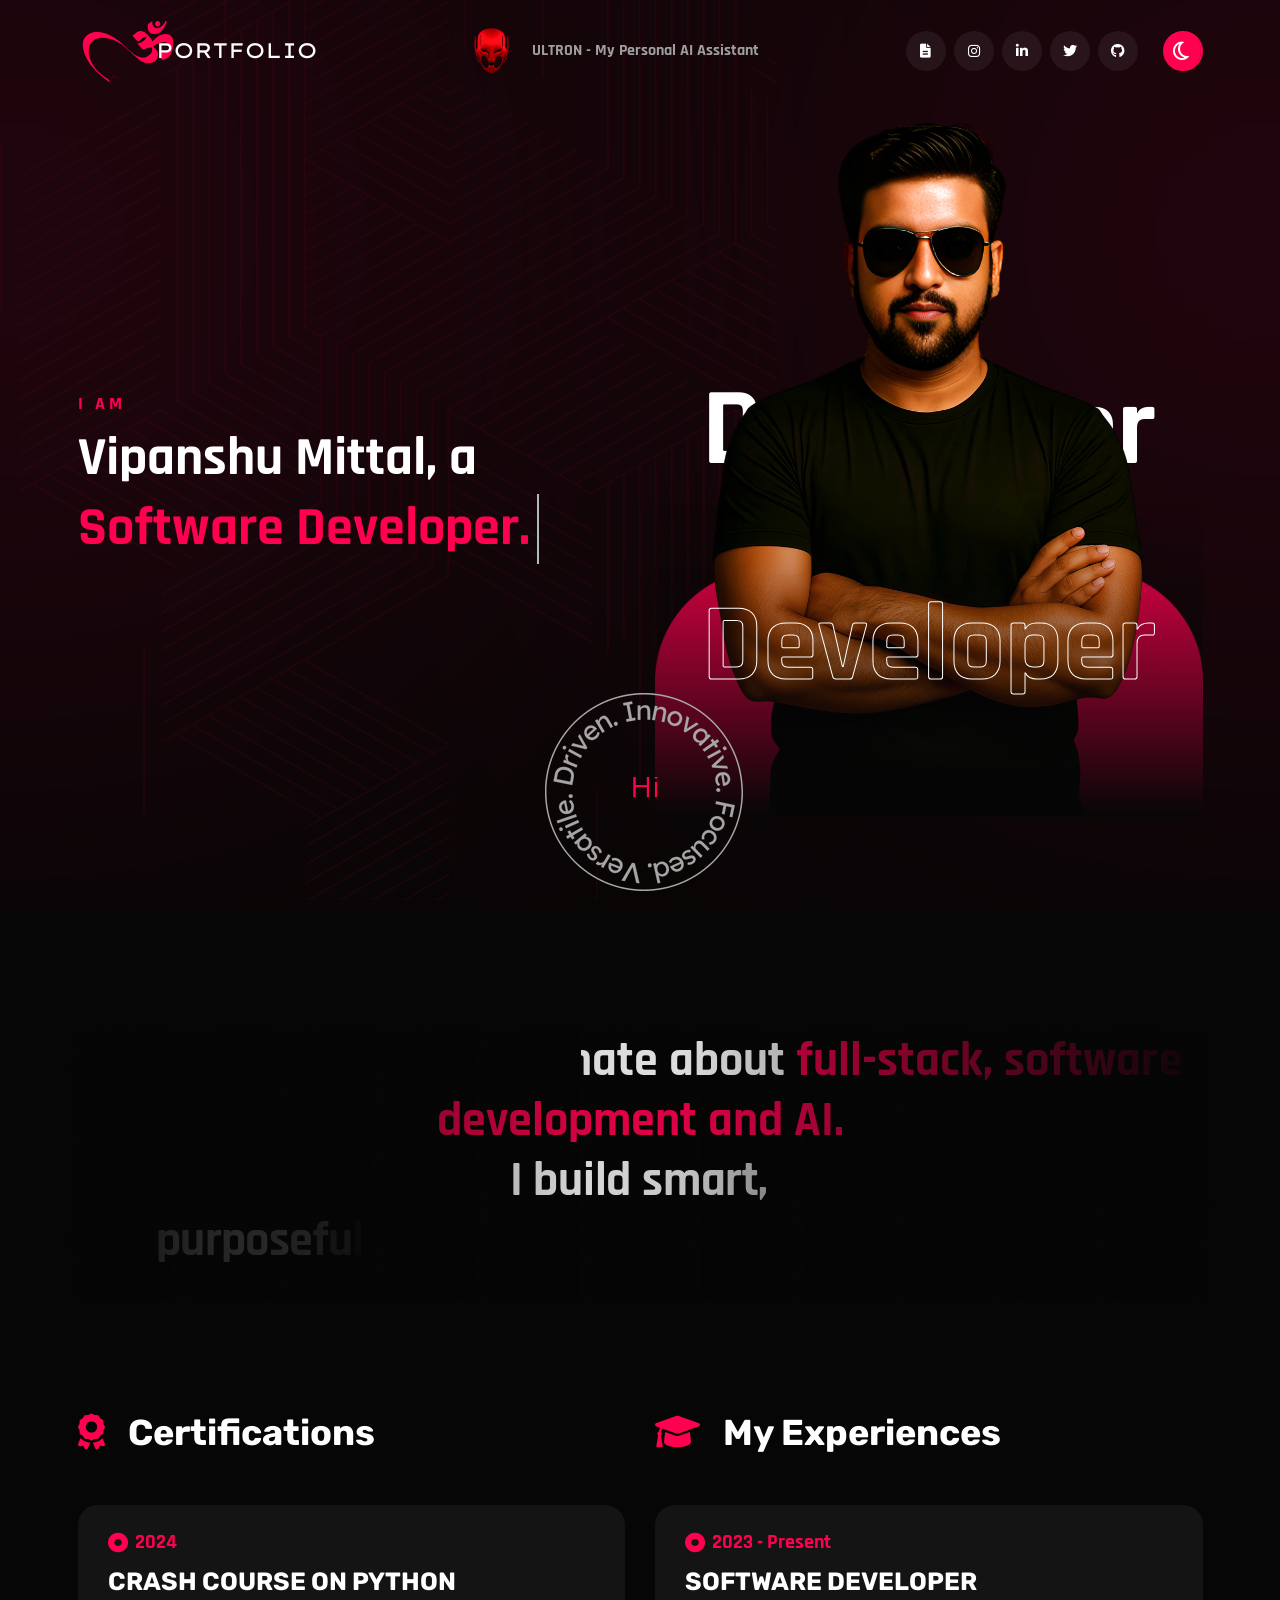
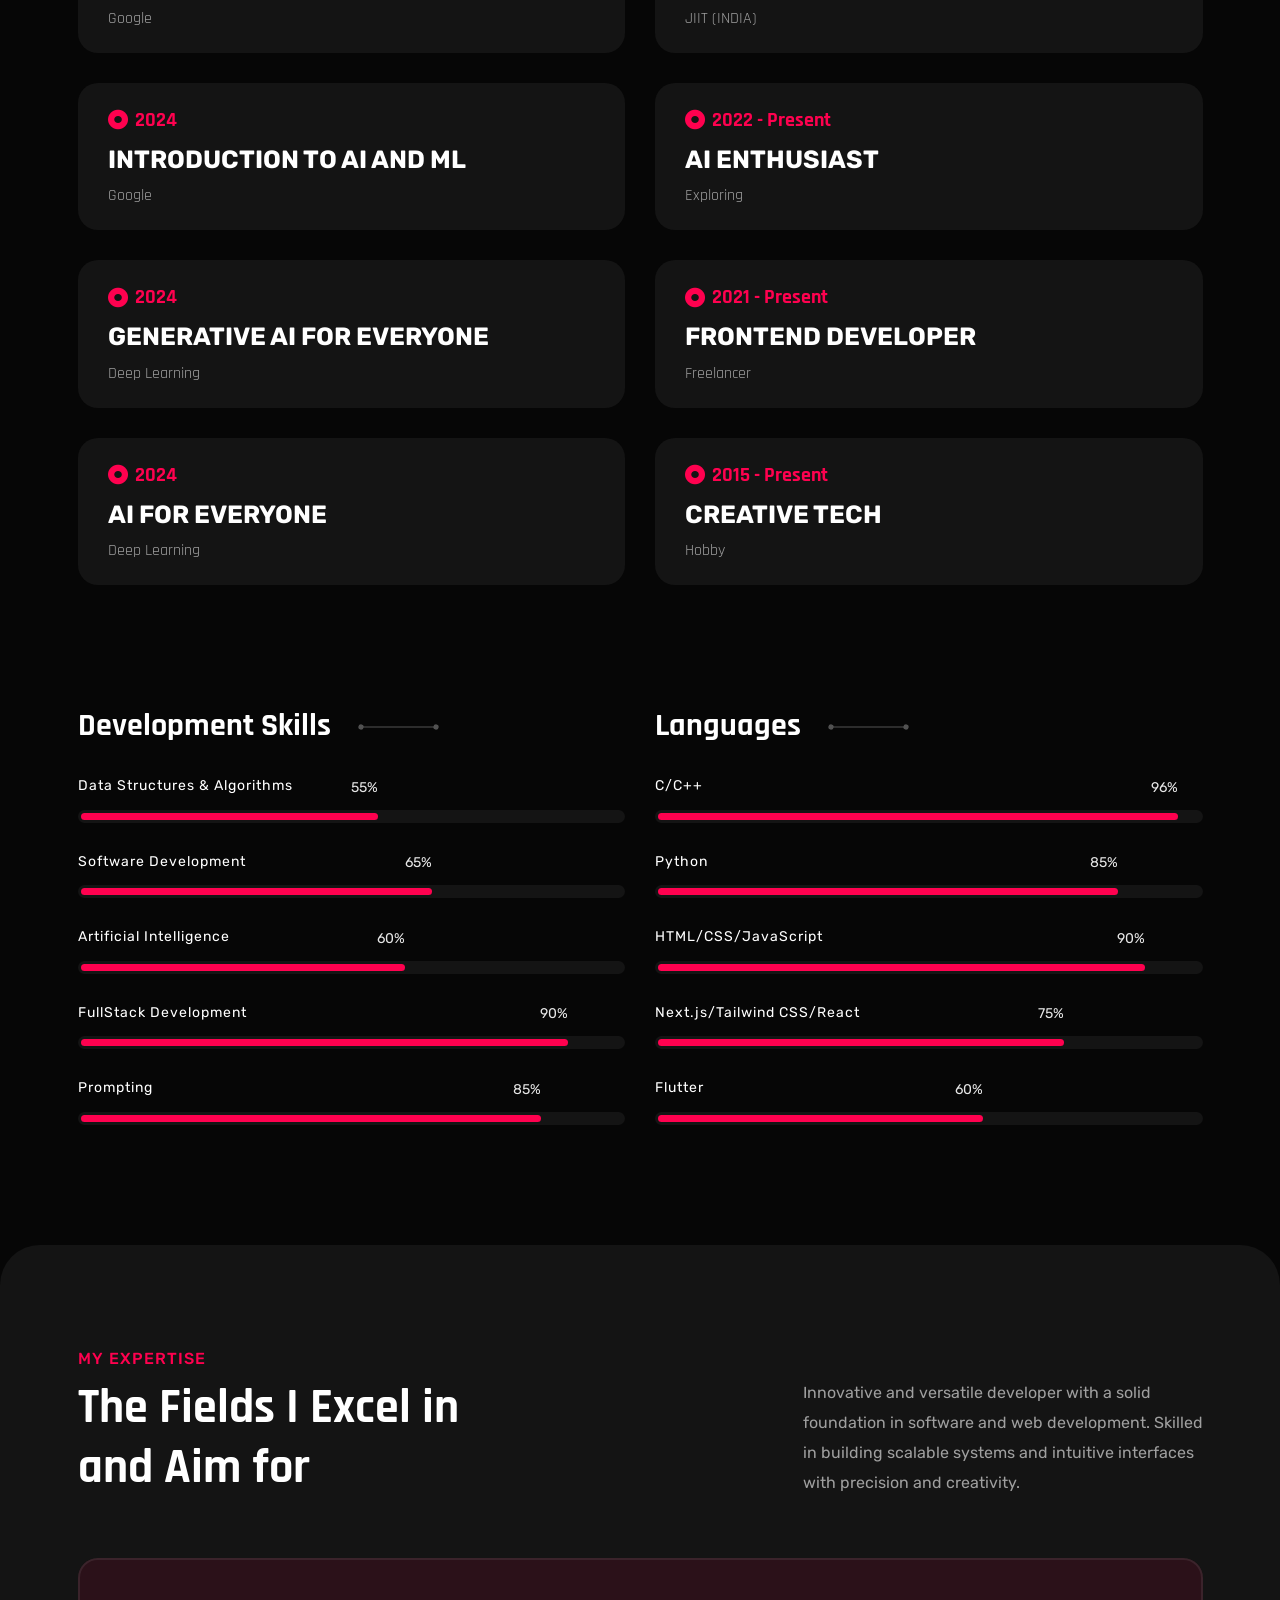
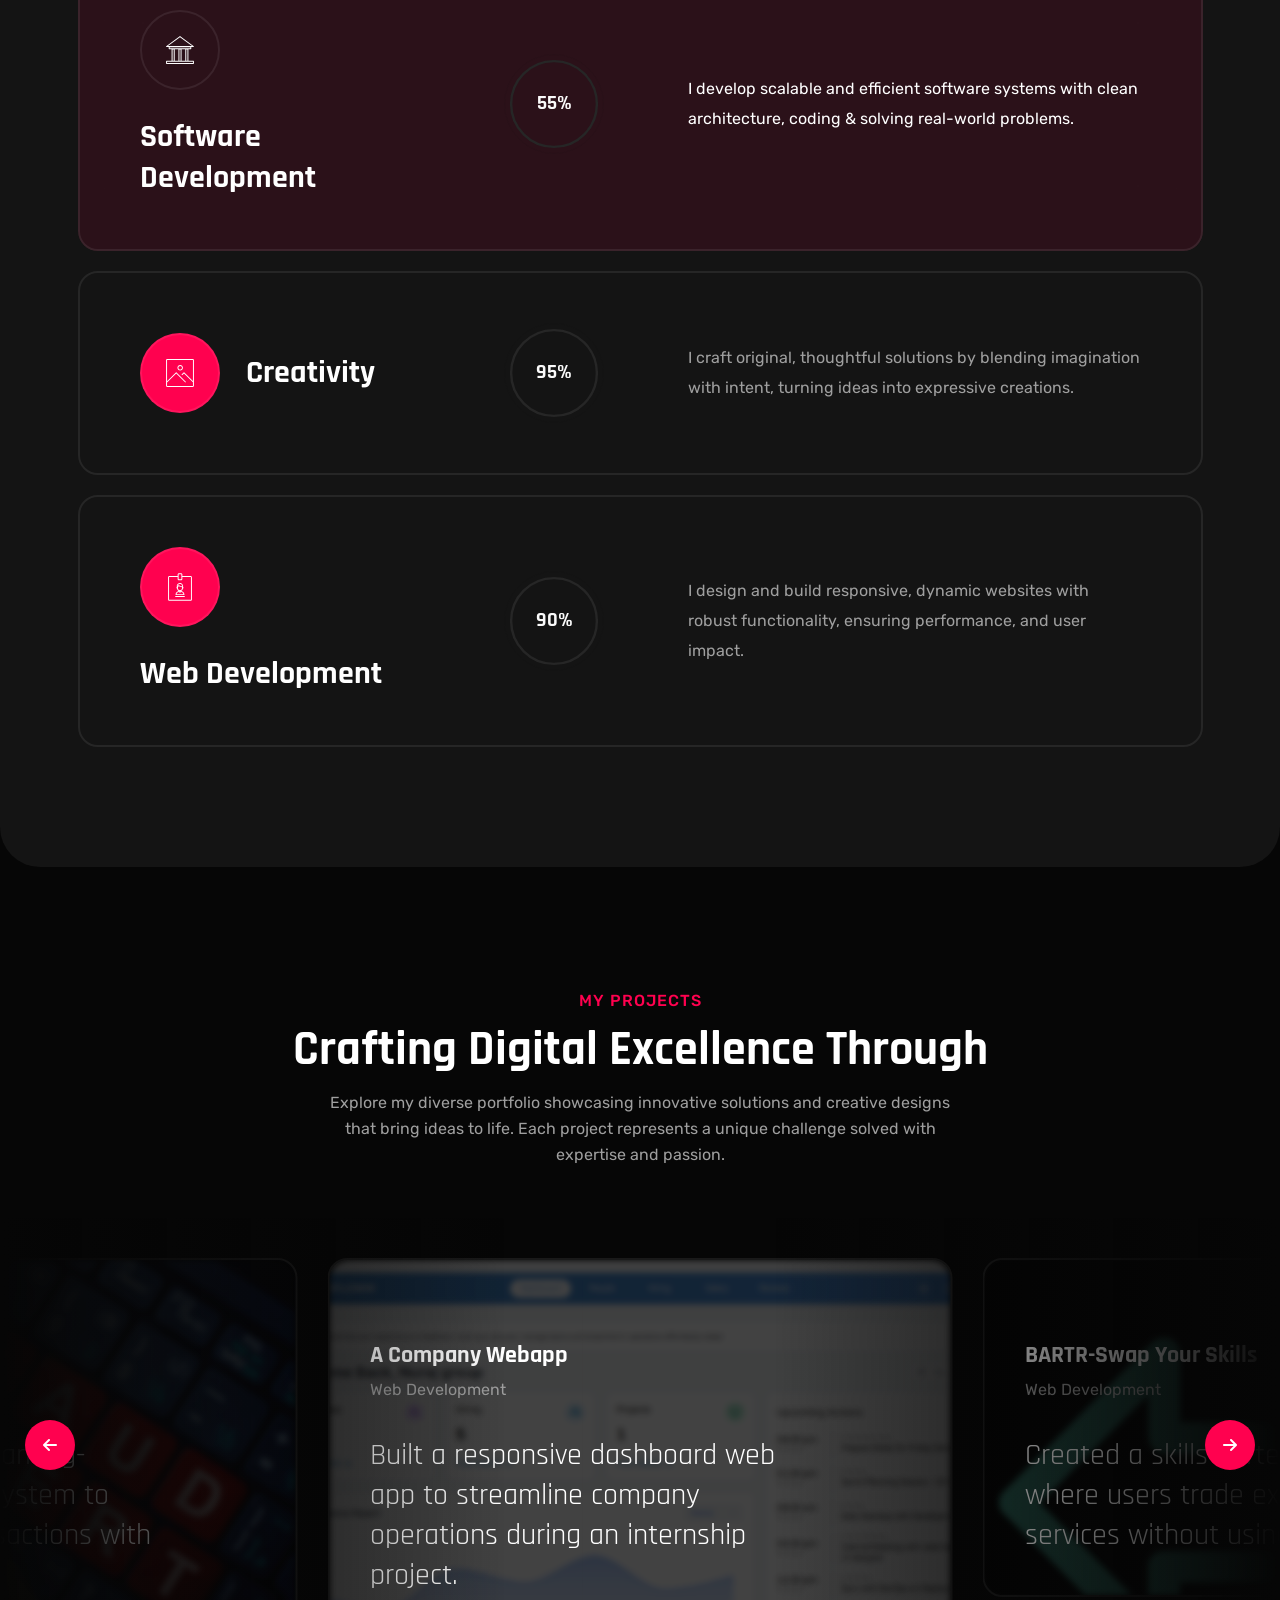
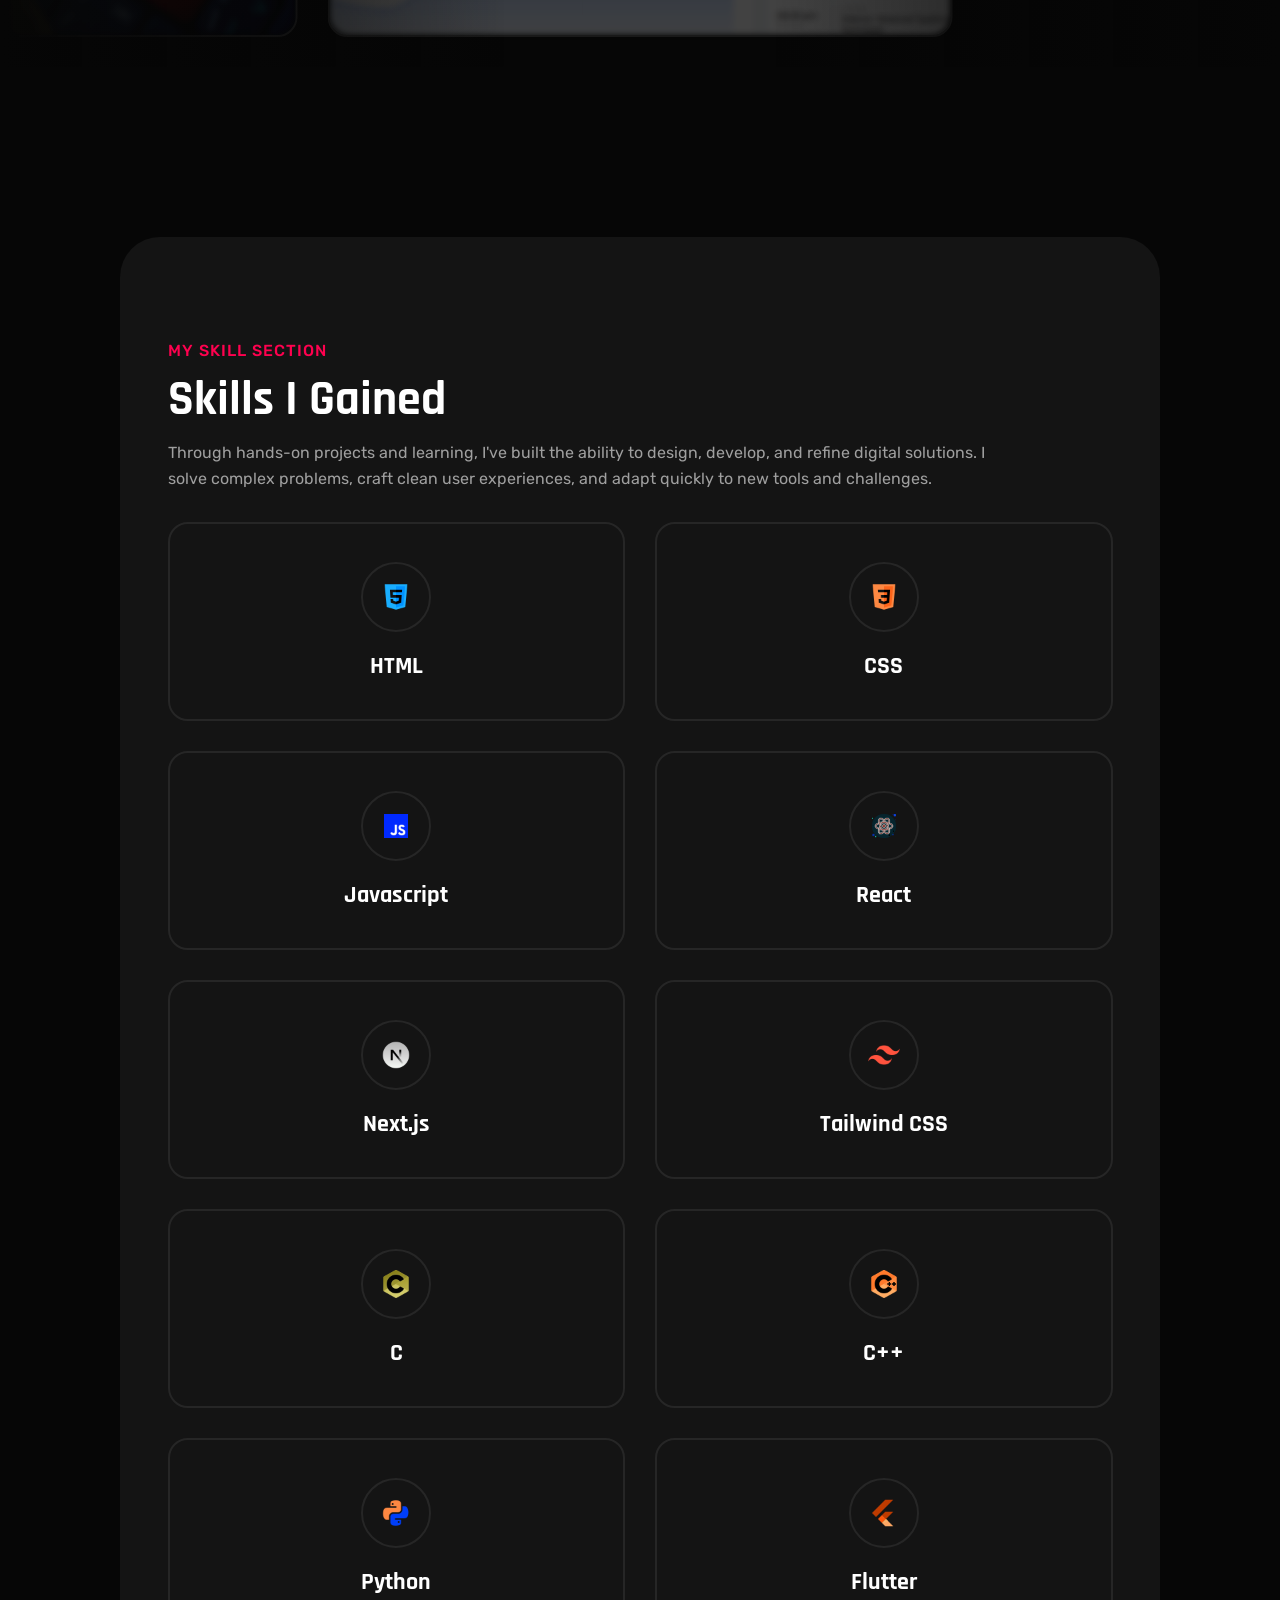
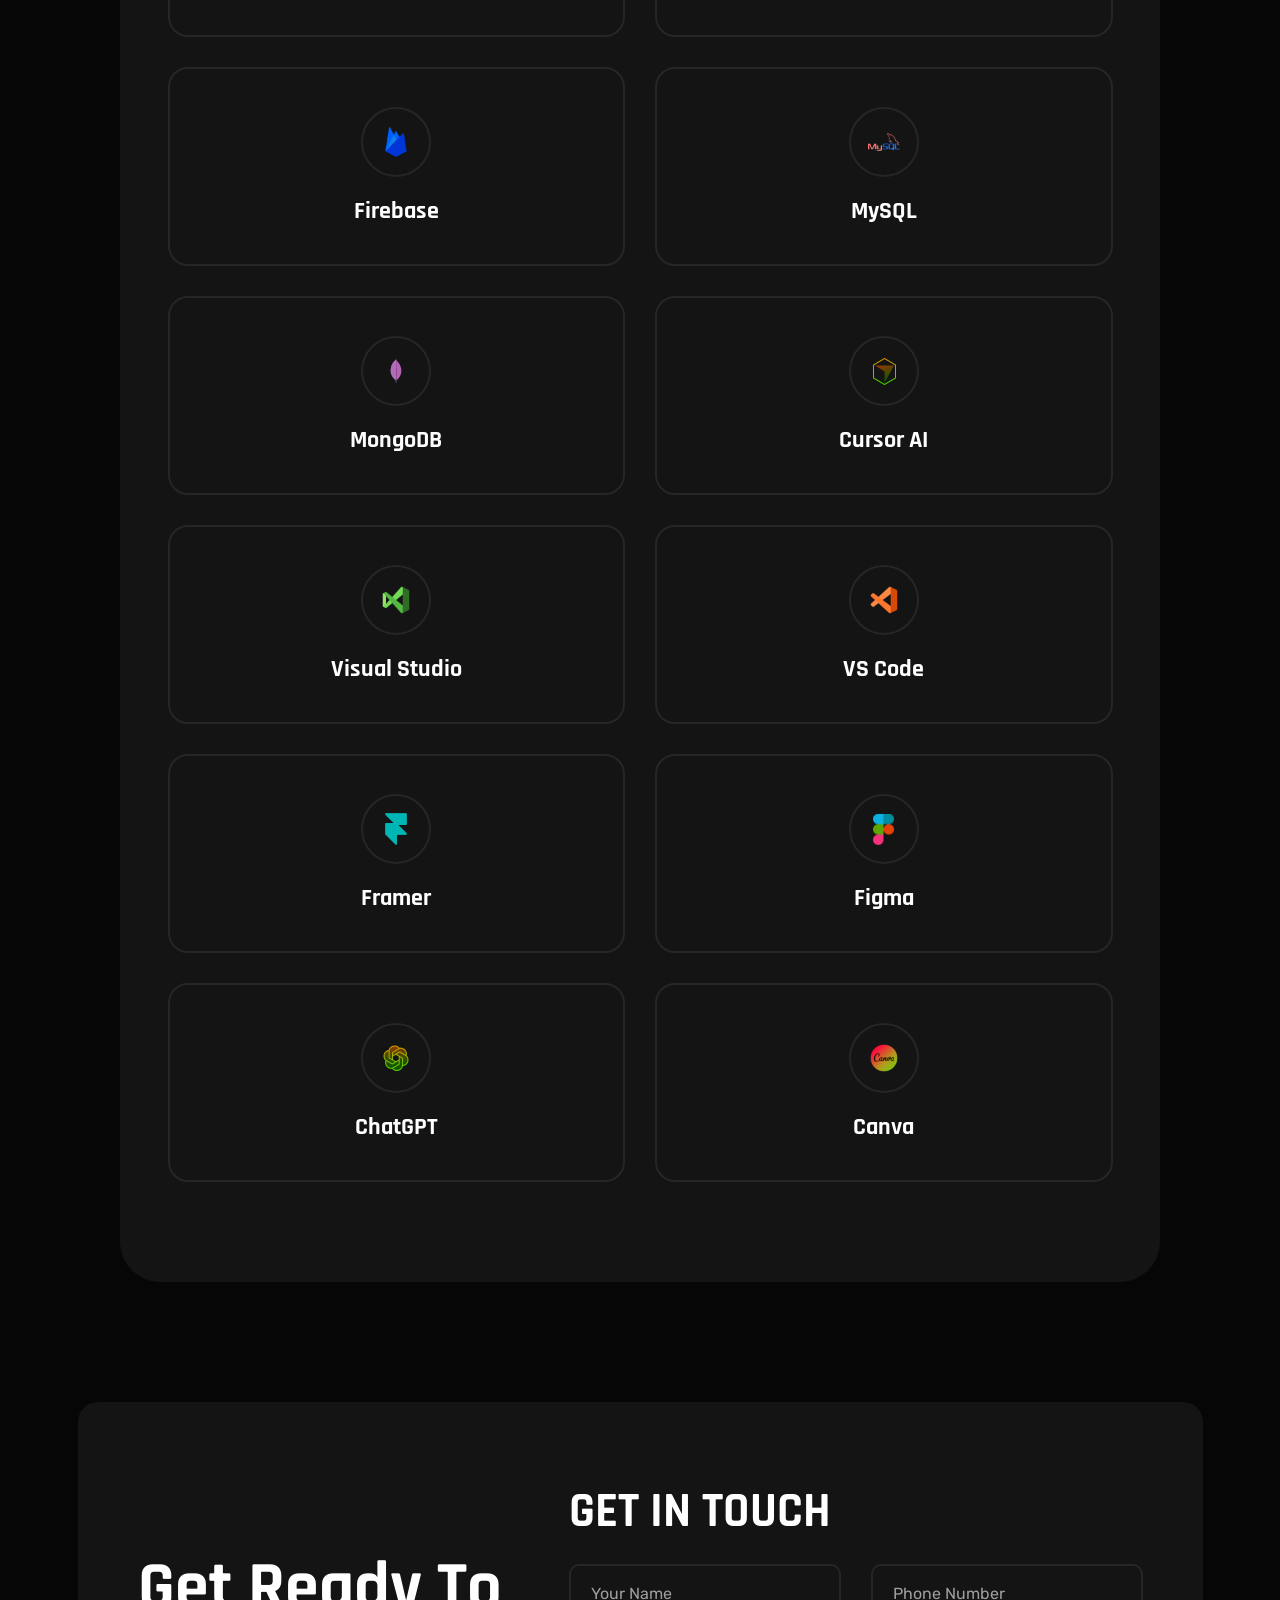
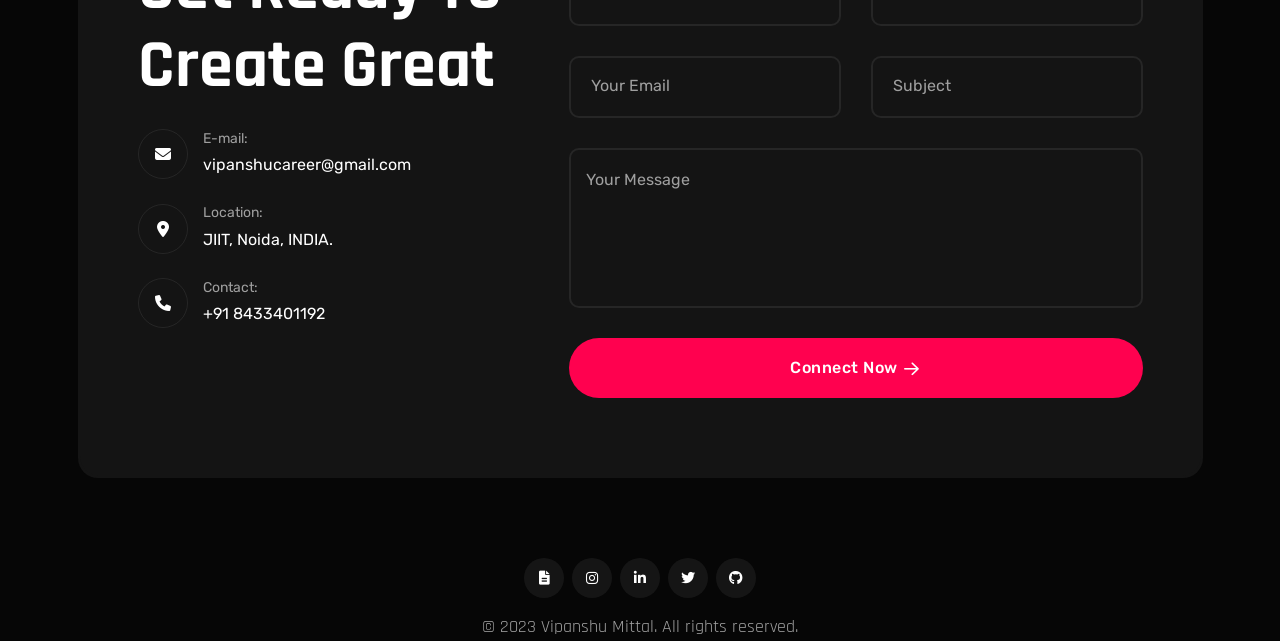
==== commit c25615f6: "Update index.html" ====
--- a/index.html
+++ b/index.html
@@ -975,7 +975,7 @@
 
                                         <div class="col-lg-6">
                                             <div class="form-group">
-                                                <input class="input-field" name="phone" id="contact-phone" placeholder="Phone Number" type="number" required>
+                                                <input class="input-field" name="phone" id="contact-phone" placeholder="Phone Number" type="text" inputmode="numeric" pattern="[0-9]{10,15}" required>
                                             </div>
                                         </div>
 
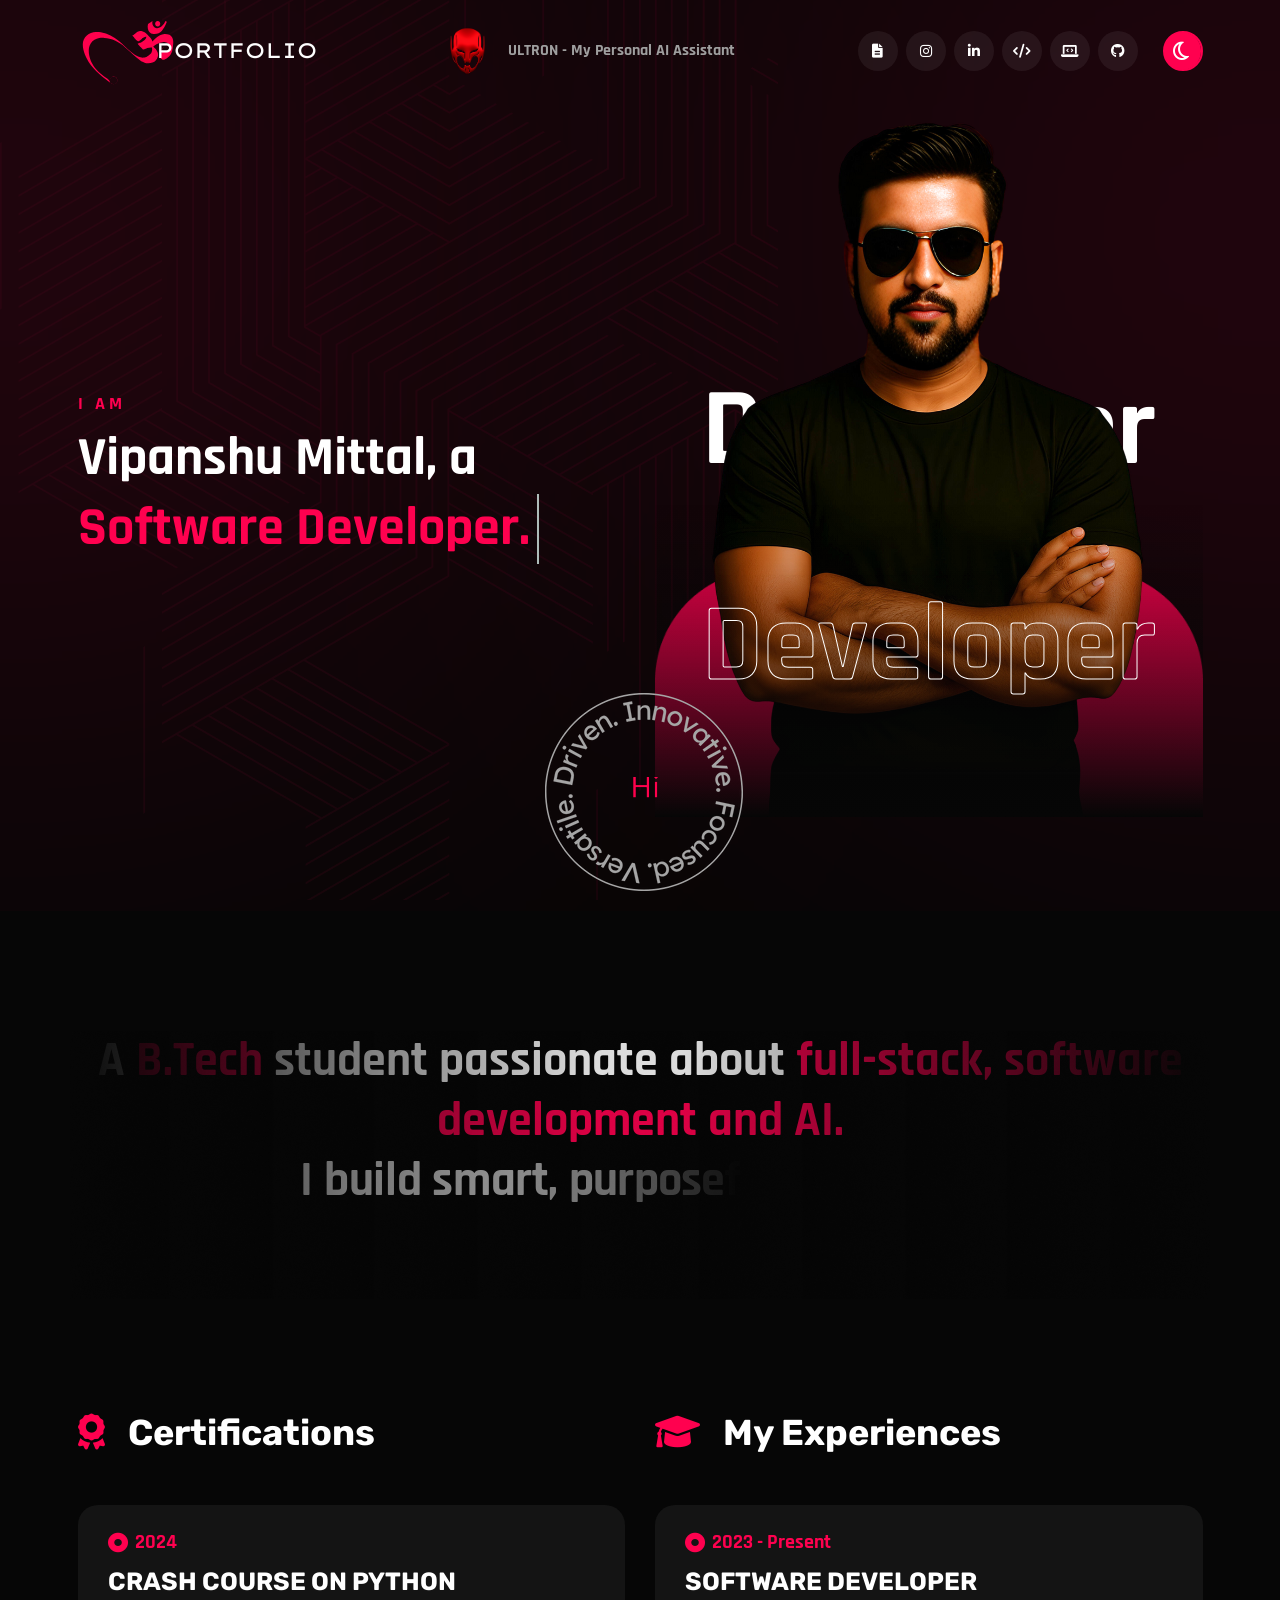
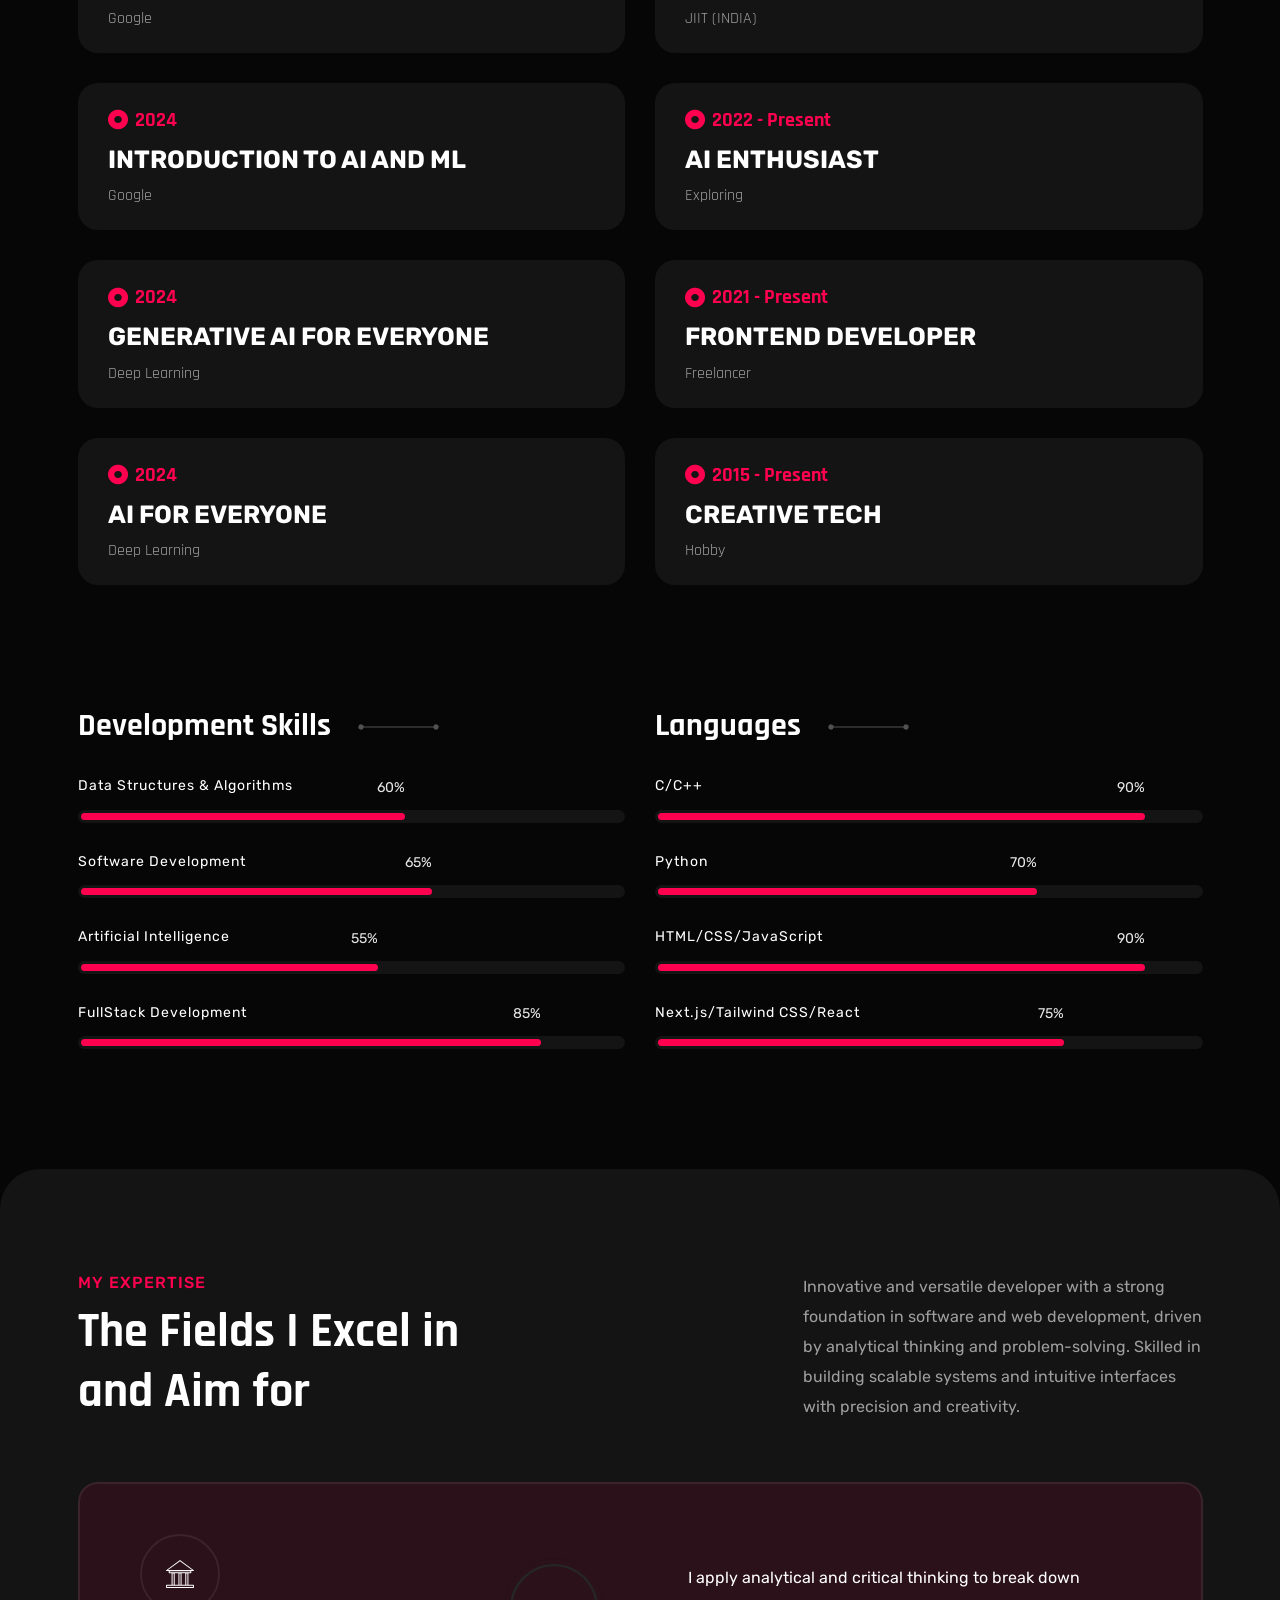
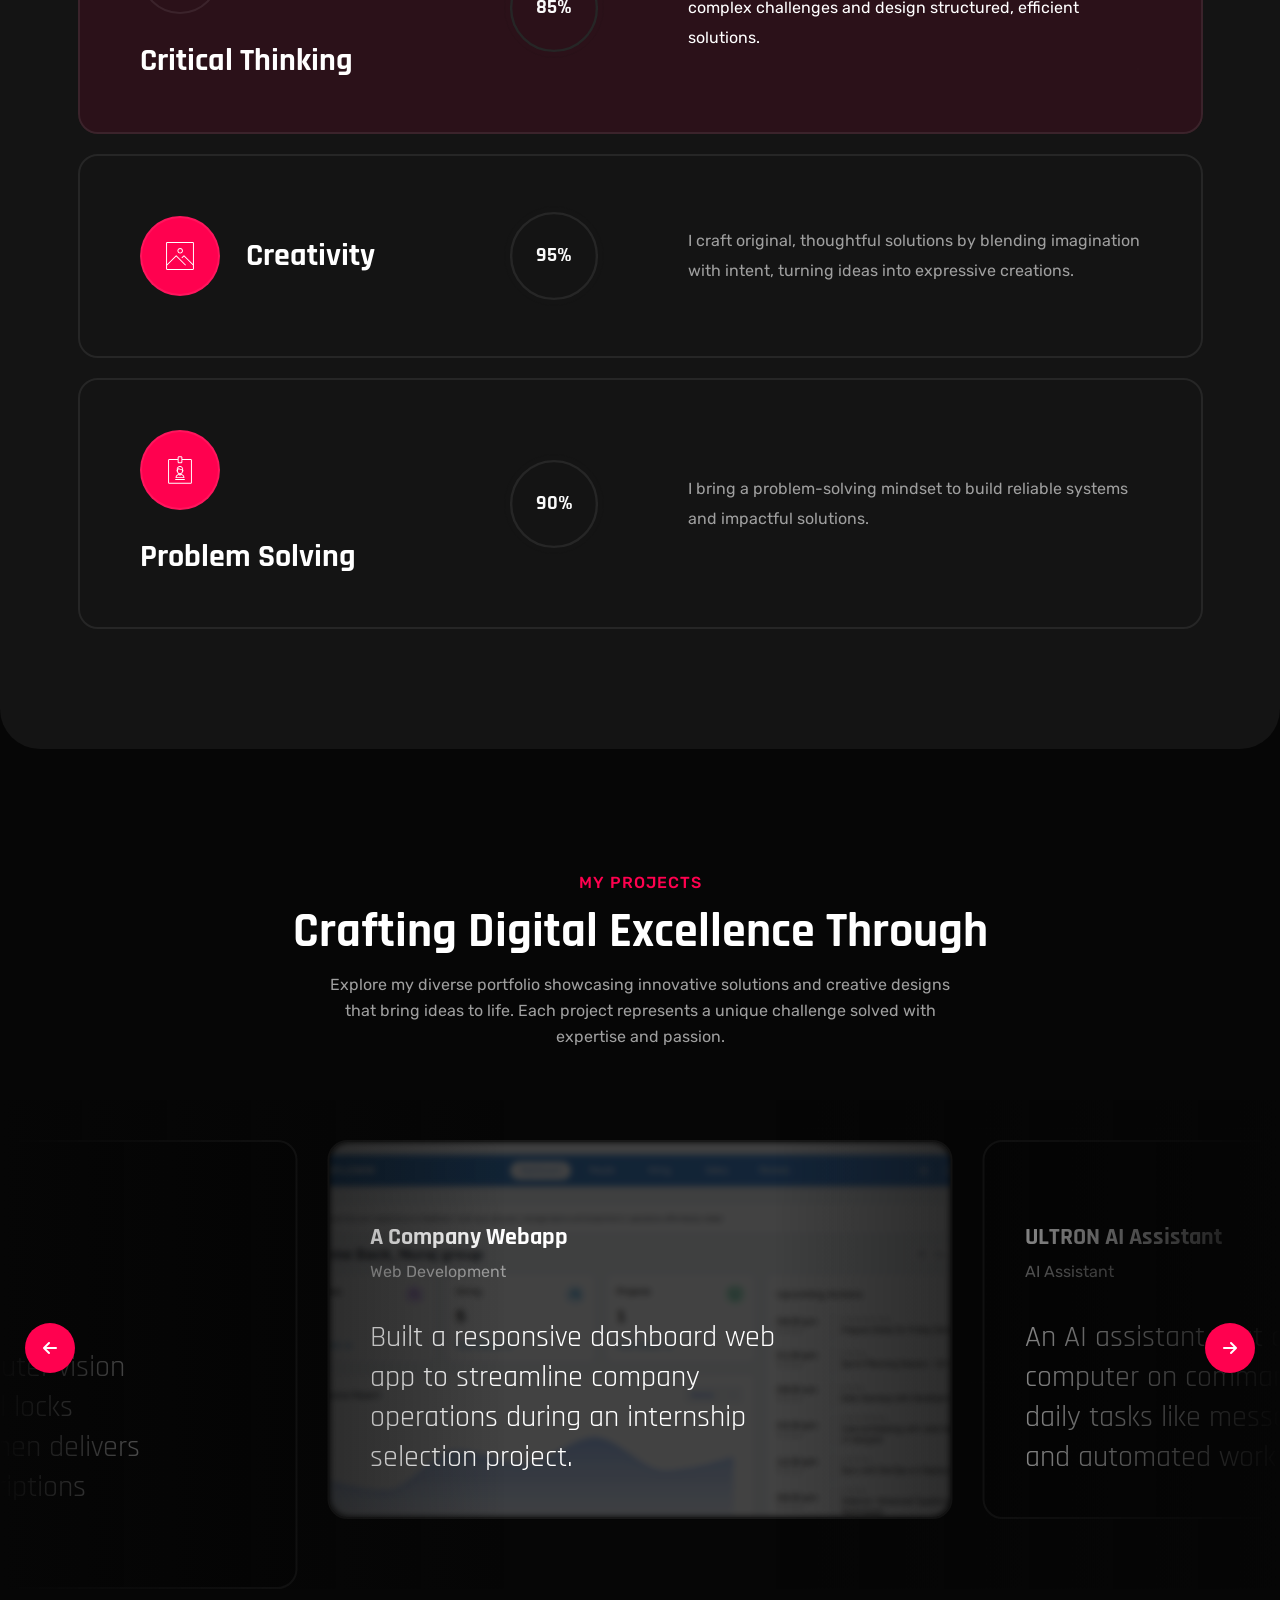
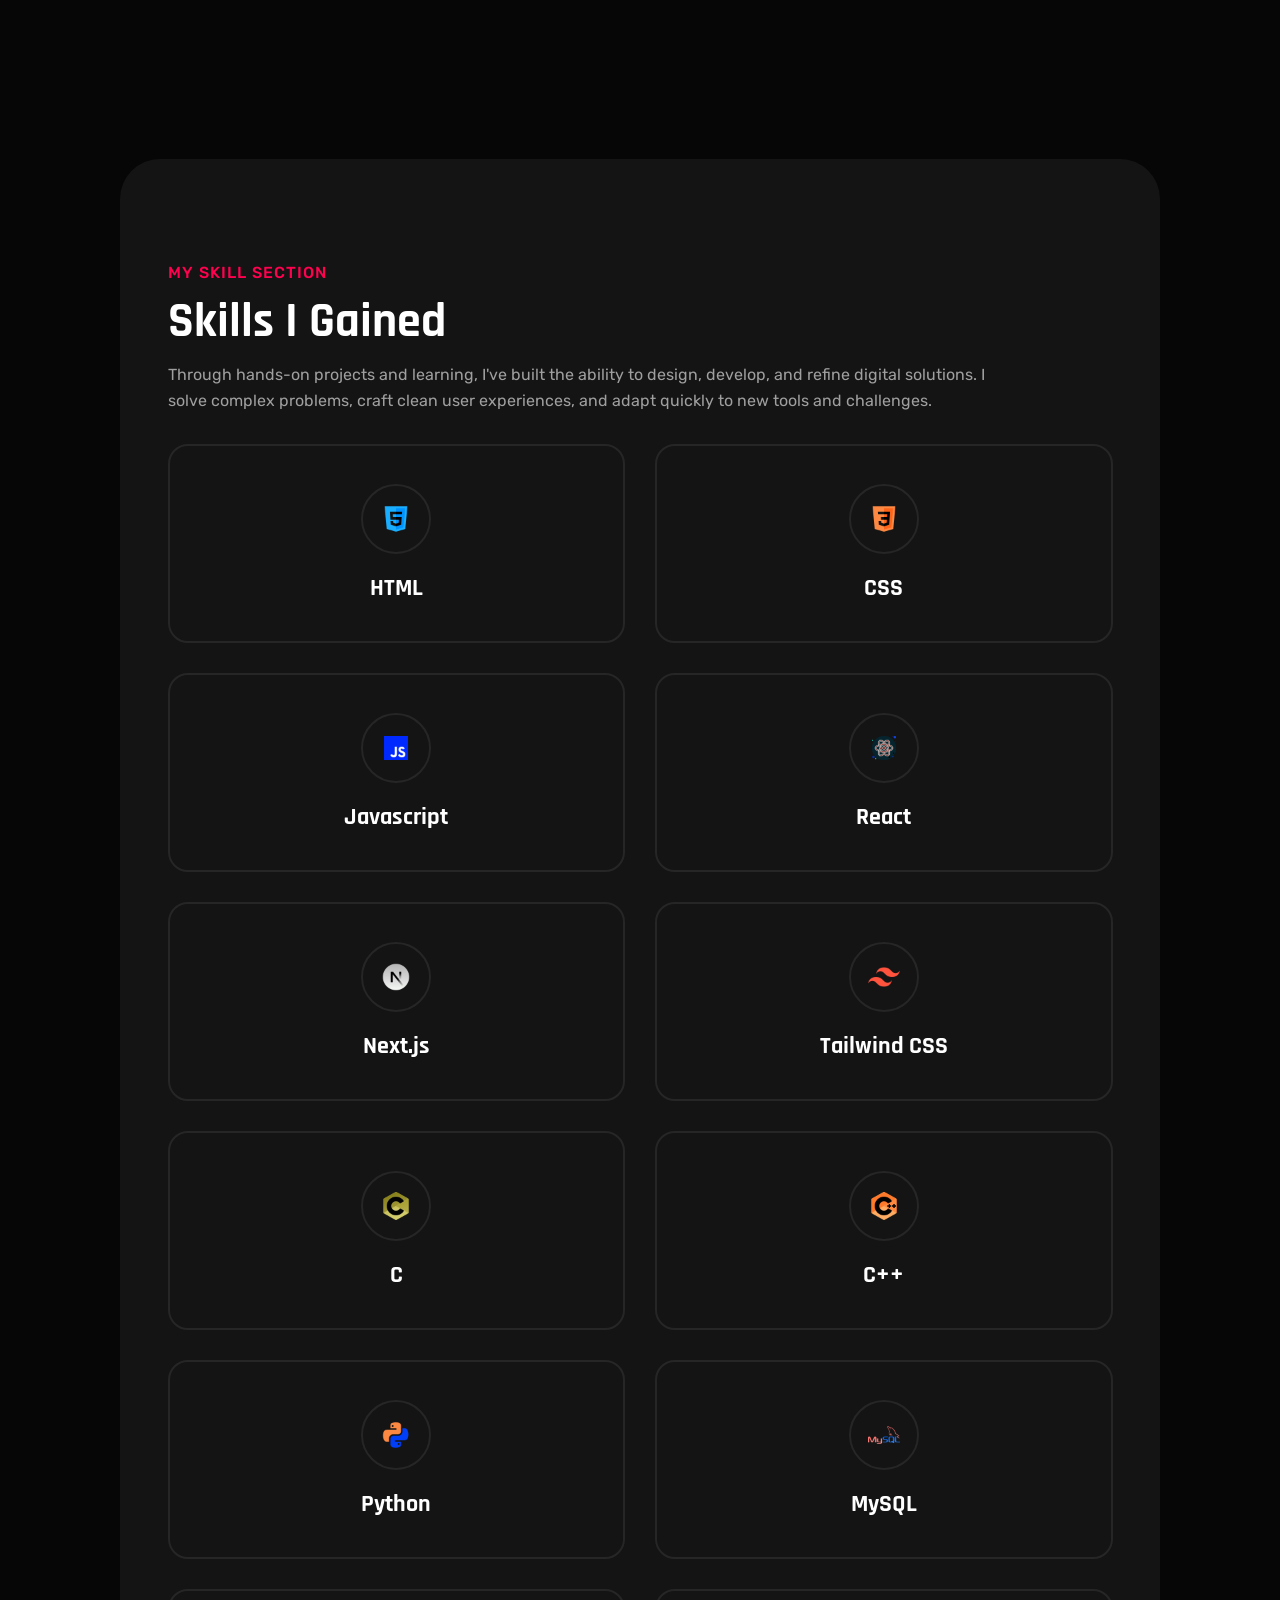
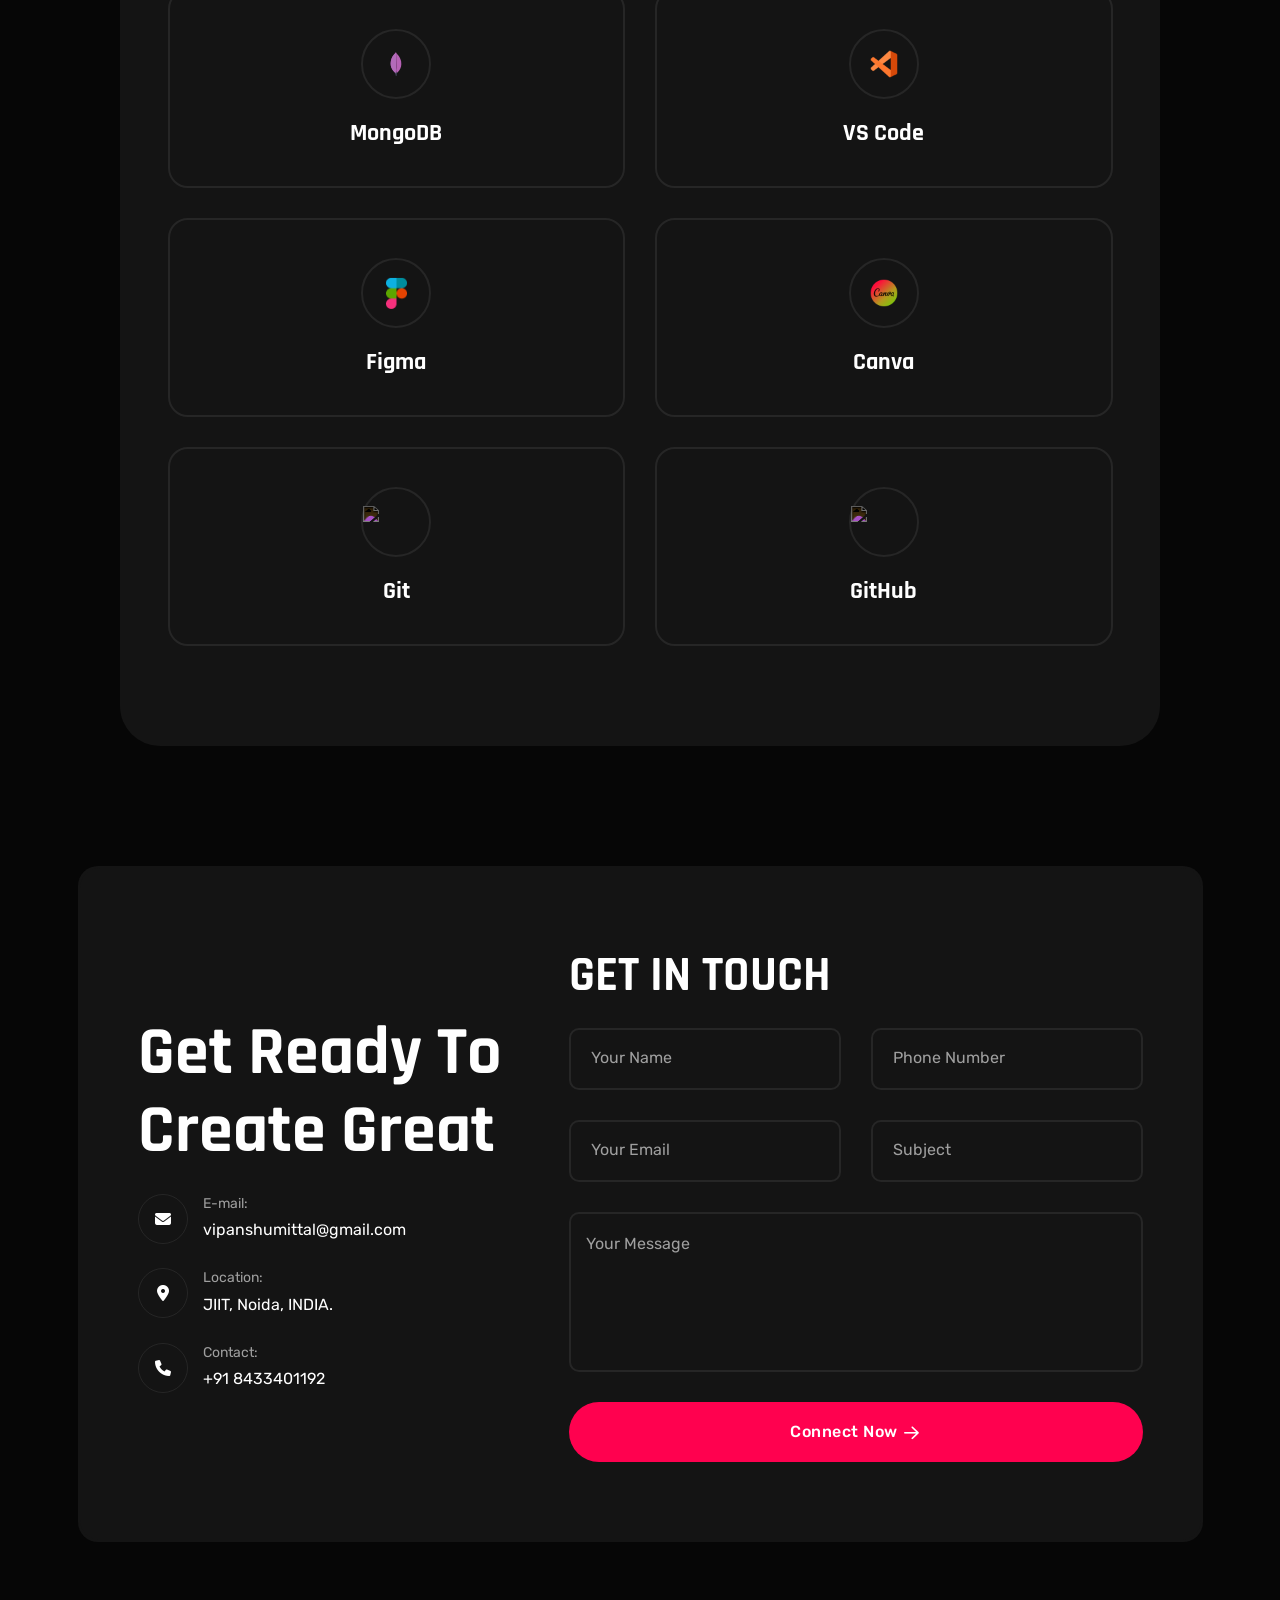
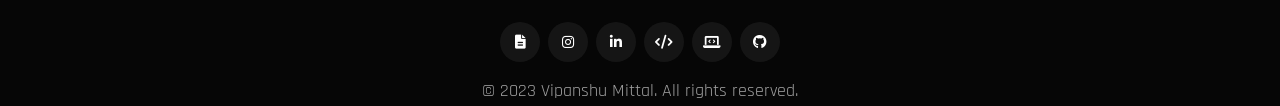
==== commit a554b5e1: "Update index.html" ====
--- a/index.html
+++ b/index.html
@@ -6,18 +6,24 @@
         @media (max-width: 991px) {
             .header-content {
                 flex-wrap: wrap;
-                justify-content: space-between; /* Pushes logo to left, right-items to right */
+                justify-content: space-between;
+                /* Pushes logo to left, right-items to right */
                 align-items: center;
-                row-gap: 4px; /* Space between the top and bottom rows */
+                row-gap: 4px;
+                /* Space between the top and bottom rows */
             }
 
             /* The assistant link container */
             .header-content .main-menu-area {
-                order: 3; /* Places it at the end of the flex order */
-                flex-basis: 100%; /* Makes it take up the full width, forcing it to a new line */
-                justify-content: center; /* Center the link within its container */
+                order: 3;
+                /* Places it at the end of the flex order */
+                flex-basis: 100%;
+                /* Makes it take up the full width, forcing it to a new line */
+                justify-content: center;
+                /* Center the link within its container */
                 display: flex;
-                margin-top: -15px; /* Use negative margin to pull the row up */
+                margin-top: -15px;
+                /* Use negative margin to pull the row up */
             }
 
             /* Ensure social icons are visible on mobile */
@@ -33,7 +39,8 @@
             .tmp-header-right {
                 display: flex;
                 align-items: center;
-                gap: 20px; /* Space between social icons and theme toggle */
+                gap: 20px;
+                /* Space between social icons and theme toggle */
             }
         }
     </style>
@@ -47,7 +54,9 @@
     <!-- Google Fonts -->
     <link rel="preconnect" href="https://fonts.googleapis.com">
     <link rel="preconnect" href="https://fonts.gstatic.com" crossorigin>
-    <link href="https://fonts.googleapis.com/css2?family=Rubik:ital,wght@0,300;0,400;0,500;0,600;0,700;0,800;0,900;1,300;1,400;1,500;1,600;1,700;1,800;1,900&display=swap" rel="stylesheet">
+    <link
+        href="https://fonts.googleapis.com/css2?family=Rubik:ital,wght@0,300;0,400;0,500;0,600;0,700;0,800;0,900;1,300;1,400;1,500;1,600;1,700;1,800;1,900&display=swap"
+        rel="stylesheet">
     <!-- Bootstrap min css -->
     <link rel="stylesheet" href="assets/css/vendor/fontawesome.css">
     <link rel="stylesheet" href="assets/css/plugins/swiper.css">
@@ -59,8 +68,10 @@
     <link rel="stylesheet" href="assets/css/project-cards.css">
     <style>
         .theme-toggle-btn:hover i::before {
-            content: "\f186" !important; /* Moon icon */
+            content: "\f186" !important;
+            /* Moon icon */
         }
+
         .project-nav-btn {
             width: 50px;
             height: 50px;
@@ -72,22 +83,28 @@
             justify-content: center;
             transition: all 0.3s ease;
         }
+
         .project-nav-btn:hover {
             background: #000000;
         }
+
         .project-nav-btn::after {
             display: none;
         }
+
         .swiper-button-prev.project-nav-btn {
             left: 25px;
         }
+
         .swiper-button-next.project-nav-btn {
             right: 25px;
         }
+
         @media (max-width: 767px) {
             .swiper-button-prev.project-nav-btn {
                 left: 10px;
             }
+
             .swiper-button-next.project-nav-btn {
                 right: 10px;
             }
@@ -105,17 +122,22 @@
                     <div class="header-content">
                         <div class="logo">
                             <a href="index.html">
-                                <img class="logo-dark" src="assets/images/logo/p1.png" >
-                                <img class="logo-white" src="assets/images/logo/logo-white.png" >
+                                <img class="logo-dark" src="assets/images/logo/p1.png">
+                                <img class="logo-white" src="assets/images/logo/logo-white.png">
                             </a>
                         </div>
                         <div class="main-menu-area mx-auto">
                             <nav class="navigation">
                                 <ul class="mainmenu" style="list-style: none; padding: 0; margin: 0;">
                                     <li>
-                                                                                <a href="https://ultron-web-umber.vercel.app/" class="assistant-link tmp-link-animation" style="display: flex; align-items: center; gap: 15px; text-decoration: none;">
-                                            <img src="assets/images/logo/ult.png" alt="AI Assistant" style="height: 50px; border-radius: 50%;" class="tmp-scroll-trigger tmp-fade-in ultron-icon">
-                                            <span class="project-title-underline" style="color: white;"><b>ULTRON - My Personal AI Assistant</b></span>
+                                        <a href="https://ultron-web-umber.vercel.app/"
+                                            class="assistant-link tmp-link-animation"
+                                            style="display: flex; align-items: center; gap: 15px; text-decoration: none;">
+                                            <img src="assets/images/logo/ult.png" alt="AI Assistant"
+                                                style="height: 50px; border-radius: 50%;"
+                                                class="tmp-scroll-trigger tmp-fade-in ultron-icon">
+                                            <span class="project-title-underline" style="color: white;"><b>ULTRON - My
+                                                    Personal AI Assistant</b></span>
                                         </a>
                                     </li>
                                 </ul>
@@ -123,23 +145,32 @@
                         </div>
 
 
-                        
+
                         <div class="tmp-header-right">
                             <div class="social-share-wrapper d-none d-md-block">
                                 <div class="social-link">
-                                    <a href="https://drive.google.com/file/d/1uH555QB0l9nUzrSJdLMihtaFIT9xnujd/view" title="Resume"><i class="fa-solid fa-file-lines"></i></a>
-                                    <a href="https://www.instagram.com/_vipanshu_mittal/" title="Instagram"><i class="fa-brands fa-instagram"></i></a>
-                                    <a href="https://www.linkedin.com/in/vipanshu-mittal-a65973334/" title="LinkedIn"><i class="fa-brands fa-linkedin-in"></i></a>
-                                    <a href="https://x.com/VishuMitta29340" title="Twitter"><i class="fa-brands fa-twitter"></i></a>
-                                    <a href="https://github.com/VishuMittal004" title="GitHub"><i class="fa-brands fa-github"></i></a>
+                                    <a href="https://drive.google.com/file/d/1ijNzrXUGPQMiL1Ikf2AYTziKLoQyPWxV/view"
+                                        title="Resume"><i class="fa-solid fa-file-lines"></i></a>
+                                    <a href="https://www.instagram.com/_vipanshu_mittal/" title="Instagram"><i
+                                            class="fa-brands fa-instagram"></i></a>
+                                    <a href="https://www.linkedin.com/in/vipanshu-mittal-a65973334/" title="LinkedIn"><i
+                                            class="fa-brands fa-linkedin-in"></i></a>
+                                    <a href="https://leetcode.com/u/Vipanshu_Mittal/" title="LeetCode"><i
+                                            class="fa-solid fa-code"></i></a>
+                                    <a href="https://www.naukri.com/code360/profile/vishumittal" title="Code360"><i
+                                            class="fa-solid fa-laptop-code"></i></a>
+                                    <a href="https://github.com/VishuMittal004" title="GitHub"><i
+                                            class="fa-brands fa-github"></i></a>
                                 </div>
                             </div>
                             <div class="actions-area">
                                 <div class="tmp-side-collups-area d-none d-xl-block">
-                                    <a href="index-02-white.html" title="Switch to Light Mode" class="tmp-menu-bars theme-toggle-btn"><i class="fa-regular fa-moon"></i></a>
+                                    <a href="index-02-white.html" title="Switch to Light Mode"
+                                        class="tmp-menu-bars theme-toggle-btn"><i class="fa-regular fa-moon"></i></a>
                                 </div>
                                 <div class="tmp-side-collups-area d-block d-xl-none">
-                                    <a href="index-02-white.html" title="Switch to Light Mode" class="tmp-menu-bars theme-toggle-btn"><i class="fa-regular fa-moon"></i></a>
+                                    <a href="index-02-white.html" title="Switch to Light Mode"
+                                        class="tmp-menu-bars theme-toggle-btn"><i class="fa-regular fa-moon"></i></a>
                                 </div>
                             </div>
                         </div>
@@ -158,7 +189,8 @@
                     <div class="col-lg-6 order-lg-2">
                         <div class="banner-right-content">
                             <div class="main-img">
-                                <img class="tmp-scroll-trigger tmp-zoom-in animation-order-1" src="assets/images/banner/main1.png" alt="banner-img">
+                                <img class="tmp-scroll-trigger tmp-zoom-in animation-order-1"
+                                    src="assets/images/banner/main1.png" alt="banner-img">
                                 <h2 class="banner-big-text-1 up-down-2">Developer</h2>
                                 <h2 class="banner-big-text-2 up-down">Developer</h2>
                                 <div class="benner-two-bg-red-img">
@@ -180,7 +212,7 @@
                         <div class="inner">
                             <span class="sub-title tmp-scroll-trigger tmp-fade-in animation-order-1">I am</span>
                             <h1 class="title tmp-scroll-trigger tmp-fade-in animation-order-2">
-                                Vipanshu Mittal, a  <br>
+                                Vipanshu Mittal, a <br>
                                 <span class="header-caption">
                                     <span class="cd-headline clip is-full-width">
                                         <span class="cd-words-wrapper">
@@ -190,7 +222,7 @@
                                             <b class="is-hidden theme-gradient">A.I. Enthusiast.</b>
                                             <!-- <b class="is-hidden theme-gradient">Content Writer</b> -->
                                         </span>
-                                </span>
+                                    </span>
                                 </span>
                             </h1>
                             <!-- <p class="disc tmp-scroll-trigger tmp-title-split tmp-fade-in animation-order-3"> A personal
@@ -226,7 +258,10 @@
     <div class="about-content-area">
         <div class="container tmp-section-gap">
             <div class="text-para-doc-wrap">
-                <h2 class="text-para-documents tmp-scroll-trigger tmp-fade-in inv-title-animation-wrap animation-order-1">A <span>B.Tech</span> student passionate about           <span>full-stack, software development and AI.</span>I build smart, purposeful tech that blends logic with creativity.
+                <h2
+                    class="text-para-documents tmp-scroll-trigger tmp-fade-in inv-title-animation-wrap animation-order-1">
+                    A <span>B.Tech</span> student passionate about <span>full-stack, software development and
+                        AI.</span>I build smart, purposeful tech that blends logic with creativity.
                 </h2>
                 <div class="right-bg-text-para">
                     <img src="assets/images/banner/right-bg-text-para-doc.png" alt="">
@@ -239,7 +274,7 @@
     </div>
     <!-- tmp text para end -->
 
-    
+
 
 
     <section class="resume-section" id="resume-section">
@@ -252,22 +287,26 @@
 
                     <div class="resume-widget">
                         <div class="resume-single tmp-scroll-trigger tmp-fade-in animation-order-1">
-                            <div class="time"><i class="fa-duotone fa-solid fa-circle-dot fa-fade mr--15"></i> 2024</div>
+                            <div class="time"><i class="fa-duotone fa-solid fa-circle-dot fa-fade mr--15"></i> 2024
+                            </div>
                             <h3 class="resume-title">Crash course on Python</h3>
                             <div class="institute">Google</div>
                         </div>
                         <div class="resume-single tmp-scroll-trigger tmp-fade-in animation-order-2">
-                            <div class="time"><i class="fa-duotone fa-solid fa-circle-dot fa-fade mr--15"></i> 2024</div>
+                            <div class="time"><i class="fa-duotone fa-solid fa-circle-dot fa-fade mr--15"></i> 2024
+                            </div>
                             <h3 class="resume-title">Introduction to AI and ML</h3>
                             <div class="institute">Google</div>
                         </div>
                         <div class="resume-single tmp-scroll-trigger tmp-fade-in animation-order-3">
-                            <div class="time"><i class="fa-duotone fa-solid fa-circle-dot fa-fade mr--15"></i> 2024</div>
+                            <div class="time"><i class="fa-duotone fa-solid fa-circle-dot fa-fade mr--15"></i> 2024
+                            </div>
                             <h3 class="resume-title">Generative AI for everyone</h3>
                             <div class="institute">Deep Learning</div>
                         </div>
                         <div class="resume-single mb--0 tmp-scroll-trigger tmp-fade-in animation-order-4">
-                            <div class="time"><i class="fa-duotone fa-solid fa-circle-dot fa-fade mr--15"></i> 2024</div>
+                            <div class="time"><i class="fa-duotone fa-solid fa-circle-dot fa-fade mr--15"></i> 2024
+                            </div>
                             <h3 class="resume-title">AI for everyone</h3>
                             <div class="institute">Deep Learning</div>
                         </div>
@@ -318,67 +357,83 @@
                     <div class="progress-wrapper">
                         <div class="content">
                             <h2 class="custom-title mb--30 tmp-scroll-trigger tmp-fade-in animation-order-1">
-                                Development Skills <span><img src="assets/images/custom-line/custom-line.png" alt="custom-line"></span>
+                                Development Skills <span><img src="assets/images/custom-line/custom-line.png"
+                                        alt="custom-line"></span>
                             </h2>
                             <!-- Start Single Progress Charts -->
                             <div class="progress-charts">
                                 <h6 class="heading heading-h6">
                                     Data Structures & Algorithms</h6>
                                 <div class="progress">
-                                    <div class="progress-bar wow fadeInLeft" data-wow-duration="0.5s" data-wow-delay=".3s" role="progressbar" style="width: 55%; visibility: visible; animation-duration: 0.5s; animation-delay: 0.3s; animation-name: fadeInLeft;" aria-valuenow="85" aria-valuemin="0" aria-valuemax="100">
-                                        <span class="percent-label">55%</span>
+                                    <div class="progress-bar wow fadeInLeft" data-wow-duration="0.5s"
+                                        data-wow-delay=".3s" role="progressbar"
+                                        style="width: 60%; visibility: visible; animation-duration: 0.5s; animation-delay: 0.3s; animation-name: fadeInLeft;"
+                                        aria-valuenow="60" aria-valuemin="0" aria-valuemax="100">
+                                        <span class="percent-label">60%</span>
                                     </div>
                                 </div>
                             </div>
                             <!-- End Single Progress Charts -->
-                             <!-- Start Single Progress Charts -->
+                            <!-- Start Single Progress Charts -->
                             <div class="progress-charts">
                                 <h6 class="heading heading-h6">
                                     Software Development</h6>
                                 <div class="progress">
-                                    <div class="progress-bar wow fadeInLeft" data-wow-duration="0.5s" data-wow-delay=".3s" role="progressbar" style="width: 65%; visibility: visible; animation-duration: 0.5s; animation-delay: 0.3s; animation-name: fadeInLeft;" aria-valuenow="85" aria-valuemin="0" aria-valuemax="100">
+                                    <div class="progress-bar wow fadeInLeft" data-wow-duration="0.5s"
+                                        data-wow-delay=".3s" role="progressbar"
+                                        style="width: 65%; visibility: visible; animation-duration: 0.5s; animation-delay: 0.3s; animation-name: fadeInLeft;"
+                                        aria-valuenow="85" aria-valuemin="0" aria-valuemax="100">
                                         <span class="percent-label">65%</span>
                                     </div>
                                 </div>
                             </div>
                             <!-- End Single Progress Charts -->
-                             <!-- Start Single Progress Charts -->
+                            <!-- Start Single Progress Charts -->
                             <div class="progress-charts">
                                 <h6 class="heading heading-h6">
                                     Artificial Intelligence</h6>
                                 <div class="progress">
-                                    <div class="progress-bar wow fadeInLeft" data-wow-duration="0.8s" data-wow-delay=".6s" role="progressbar" style="width: 60%; visibility: visible; animation-duration: 0.8s; animation-delay: 0.6s; animation-name: fadeInLeft;" aria-valuenow="85" aria-valuemin="0" aria-valuemax="100">
-                                        <span class="percent-label">60%</span>
+                                    <div class="progress-bar wow fadeInLeft" data-wow-duration="0.8s"
+                                        data-wow-delay=".6s" role="progressbar"
+                                        style="width: 55%; visibility: visible; animation-duration: 0.8s; animation-delay: 0.6s; animation-name: fadeInLeft;"
+                                        aria-valuenow="55" aria-valuemin="0" aria-valuemax="100">
+                                        <span class="percent-label">55%</span>
                                     </div>
                                 </div>
                             </div>
                             <!-- End Single Progress Charts -->
-                             <!-- Start Single Progress Charts -->
+                            <!-- Start Single Progress Charts -->
                             <div class="progress-charts">
                                 <h6 class="heading heading-h6">
                                     FullStack Development</h6>
                                 <div class="progress">
-                                    <div class="progress-bar wow fadeInLeft" data-wow-duration="0.6s" data-wow-delay=".4s" role="progressbar" style="width: 90%; visibility: visible; animation-duration: 0.6s; animation-delay: 0.4s; animation-name: fadeInLeft;" aria-valuenow="85" aria-valuemin="0" aria-valuemax="100">
-                                        <span class="percent-label">90%</span>
+                                    <div class="progress-bar wow fadeInLeft" data-wow-duration="0.6s"
+                                        data-wow-delay=".4s" role="progressbar"
+                                        style="width: 85%; visibility: visible; animation-duration: 0.6s; animation-delay: 0.4s; animation-name: fadeInLeft;"
+                                        aria-valuenow="85" aria-valuemin="0" aria-valuemax="100">
+                                        <span class="percent-label">85%</span>
                                     </div>
                                 </div>
                             </div>
                             <!-- End Single Progress Charts -->
 
                             <!-- Start Single Progress Charts -->
-                            <div class="progress-charts">
+                            <!-- <div class="progress-charts">
                                 <h6 class="heading heading-h6">
                                     Prompting</h6>
                                 <div class="progress">
-                                    <div class="progress-bar wow fadeInLeft" data-wow-duration="0.7s" data-wow-delay=".5s" role="progressbar" style="width: 85%; visibility: visible; animation-duration: 0.7s; animation-delay: 0.5s; animation-name: fadeInLeft;" aria-valuenow="85" aria-valuemin="0" aria-valuemax="100">
+                                    <div class="progress-bar wow fadeInLeft" data-wow-duration="0.7s"
+                                        data-wow-delay=".5s" role="progressbar"
+                                        style="width: 85%; visibility: visible; animation-duration: 0.7s; animation-delay: 0.5s; animation-name: fadeInLeft;"
+                                        aria-valuenow="85" aria-valuemin="0" aria-valuemax="100">
                                         <span class="percent-label">85%</span>
                                     </div>
                                 </div>
-                            </div>
+                            </div> -->
                             <!-- End Single Progress Charts -->
 
-                            
-                            
+
+
 
                             <!-- Start Single Progress Charts -->
                             <!-- <div class="progress-charts">
@@ -392,7 +447,7 @@
                             </div> -->
                             <!-- End Single Progress Charts -->
 
-                            
+
 
                         </div>
                     </div>
@@ -401,26 +456,33 @@
                     <div class="progress-wrapper">
                         <div class="content">
                             <h2 class="custom-title mb--30 tmp-scroll-trigger tmp-fade-in animation-order-1">
-                                Languages <span><img src="assets/images/custom-line/custom-line.png" alt="custom-line"></span>
+                                Languages <span><img src="assets/images/custom-line/custom-line.png"
+                                        alt="custom-line"></span>
                             </h2>
-                             <!-- Start Single Progress Charts -->
-                             <div class="progress-charts">
+                            <!-- Start Single Progress Charts -->
+                            <div class="progress-charts">
                                 <h6 class="heading heading-h6">
                                     C/C++</h6>
                                 <div class="progress">
-                                    <div class="progress-bar wow fadeInLeft" data-wow-duration="0.5s" data-wow-delay=".3s" role="progressbar" style="width: 96%; visibility: visible; animation-duration: 0.5s; animation-delay: 0.3s; animation-name: fadeInLeft;" aria-valuenow="85" aria-valuemin="0" aria-valuemax="100">
-                                        <span class="percent-label">96%</span>
+                                    <div class="progress-bar wow fadeInLeft" data-wow-duration="0.5s"
+                                        data-wow-delay=".3s" role="progressbar"
+                                        style="width: 90%; visibility: visible; animation-duration: 0.5s; animation-delay: 0.3s; animation-name: fadeInLeft;"
+                                        aria-valuenow="90" aria-valuemin="0" aria-valuemax="100">
+                                        <span class="percent-label">90%</span>
                                     </div>
                                 </div>
                             </div>
                             <!-- End Single Progress Charts -->
-                             <!-- Start Single Progress Charts -->
+                            <!-- Start Single Progress Charts -->
                             <div class="progress-charts">
                                 <h6 class="heading heading-h6">
                                     Python</h6>
                                 <div class="progress">
-                                    <div class="progress-bar wow fadeInLeft" data-wow-duration="0.5s" data-wow-delay=".3s" role="progressbar" style="width: 85%; visibility: visible; animation-duration: 0.5s; animation-delay: 0.3s; animation-name: fadeInLeft;" aria-valuenow="85" aria-valuemin="0" aria-valuemax="100">
-                                        <span class="percent-label">85%</span>
+                                    <div class="progress-bar wow fadeInLeft" data-wow-duration="0.5s"
+                                        data-wow-delay=".3s" role="progressbar"
+                                        style="width: 70%; visibility: visible; animation-duration: 0.5s; animation-delay: 0.3s; animation-name: fadeInLeft;"
+                                        aria-valuenow="70" aria-valuemin="0" aria-valuemax="100">
+                                        <span class="percent-label">70%</span>
                                     </div>
                                 </div>
                             </div>
@@ -431,36 +493,45 @@
                                 <h6 class="heading heading-h6">
                                     HTML/CSS/JavaScript</h6>
                                 <div class="progress">
-                                    <div class="progress-bar wow fadeInLeft" data-wow-duration="0.6s" data-wow-delay=".4s" role="progressbar" style="width: 90%; visibility: visible; animation-duration: 0.6s; animation-delay: 0.4s; animation-name: fadeInLeft;" aria-valuenow="85" aria-valuemin="0" aria-valuemax="100">
+                                    <div class="progress-bar wow fadeInLeft" data-wow-duration="0.6s"
+                                        data-wow-delay=".4s" role="progressbar"
+                                        style="width: 90%; visibility: visible; animation-duration: 0.6s; animation-delay: 0.4s; animation-name: fadeInLeft;"
+                                        aria-valuenow="85" aria-valuemin="0" aria-valuemax="100">
                                         <span class="percent-label">90%</span>
                                     </div>
                                 </div>
                             </div>
                             <!-- End Single Progress Charts -->
-                            
-                             <!-- Start Single Progress Charts -->
+
+                            <!-- Start Single Progress Charts -->
                             <div class="progress-charts">
                                 <h6 class="heading heading-h6">
                                     Next.js/Tailwind CSS/React</h6>
                                 <div class="progress">
-                                    <div class="progress-bar wow fadeInLeft" data-wow-duration="0.5s" data-wow-delay=".3s" role="progressbar" style="width: 75%; visibility: visible; animation-duration: 0.5s; animation-delay: 0.3s; animation-name: fadeInLeft;" aria-valuenow="85" aria-valuemin="0" aria-valuemax="100">
+                                    <div class="progress-bar wow fadeInLeft" data-wow-duration="0.5s"
+                                        data-wow-delay=".3s" role="progressbar"
+                                        style="width: 75%; visibility: visible; animation-duration: 0.5s; animation-delay: 0.3s; animation-name: fadeInLeft;"
+                                        aria-valuenow="85" aria-valuemin="0" aria-valuemax="100">
                                         <span class="percent-label">75%</span>
                                     </div>
                                 </div>
                             </div>
                             <!-- End Single Progress Charts -->
-                             <!-- Start Single Progress Charts -->
-                            <div class="progress-charts">
+                            <!-- Start Single Progress Charts -->
+                            <!-- <div class="progress-charts">
                                 <h6 class="heading heading-h6">
                                     Flutter</h6>
                                 <div class="progress">
-                                    <div class="progress-bar wow fadeInLeft" data-wow-duration="0.8s" data-wow-delay=".6s" role="progressbar" style="width: 60%; visibility: visible; animation-duration: 0.8s; animation-delay: 0.6s; animation-name: fadeInLeft;" aria-valuenow="85" aria-valuemin="0" aria-valuemax="100">
+                                    <div class="progress-bar wow fadeInLeft" data-wow-duration="0.8s"
+                                        data-wow-delay=".6s" role="progressbar"
+                                        style="width: 60%; visibility: visible; animation-duration: 0.8s; animation-delay: 0.6s; animation-name: fadeInLeft;"
+                                        aria-valuenow="85" aria-valuemin="0" aria-valuemax="100">
                                         <span class="percent-label">60%</span>
                                     </div>
                                 </div>
-                            </div>
+                            </div> -->
                             <!-- End Single Progress Charts -->
-                             <!-- Start Single Progress Charts -->
+                            <!-- Start Single Progress Charts -->
                             <!-- <div class="progress-charts">
                                 <h6 class="heading heading-h6">
                                     React</h6>
@@ -472,7 +543,7 @@
                             </div> -->
                             <!-- End Single Progress Charts -->
 
-                            
+
 
                         </div>
                     </div>
@@ -482,7 +553,7 @@
     </div>
     <!-- tmp skill area end -->
 
-    
+
 
     <!-- Tpm My Expertise Area start -->
     <section class="my-expertise-area tpm-custom-box-bg">
@@ -492,11 +563,15 @@
                     <div class="section-sub-title tmp-scroll-trigger tmp-fade-in animation-order-1">
                         <span class="subtitle">My Expertise</span>
                     </div>
-                    <h2 class="title split-collab tmp-scroll-trigger tmp-fade-in animation-order-2">The Fields I Excel in 
-                         <br> and Aim for</h2>
+                    <h2 class="title split-collab tmp-scroll-trigger tmp-fade-in animation-order-2">The Fields I Excel
+                        in
+                        <br> and Aim for
+                    </h2>
                 </div>
                 <div class="discription-area tmp-scroll-trigger tmp-fade-in animation-order-3">
-                    <p class="description color-primary-3rd"> Innovative and versatile developer with a solid foundation in software and web development. Skilled in building scalable systems and intuitive interfaces with precision and creativity.
+                    <p class="description color-primary-3rd"> Innovative and versatile developer with a strong
+                        foundation in software and web development, driven by analytical thinking and problem-solving.
+                        Skilled in building scalable systems and intuitive interfaces with precision and creativity.
 
 
                     </p>
@@ -509,16 +584,20 @@
                             <div class="expertise-card-logo">
                                 <img src="assets/images/my-expertise/logo-4.svg" alt="logo">
                             </div>
-                            <h3 class="title">Software Development</h3>
-                        </div>
-                        <div class="single-progress-circle sal-animate" data-sal-delay="300" data-sal="slide-up" data-sal-duration="1000">
-                            <svg class="radial-progress" data-countervalue="55" viewBox="0 0 80 80">
+                            <h3 class="title">Critical Thinking</h3>
+                        </div>
+                        <div class="single-progress-circle sal-animate" data-sal-delay="300" data-sal="slide-up"
+                            data-sal-duration="1000">
+                            <svg class="radial-progress" data-countervalue="85" viewBox="0 0 80 80">
                                 <circle class="bar-static" cx="40" cy="40" r="35"></circle>
-                                <circle class="bar--animated" cx="40" cy="40" r="35" style="stroke-dashoffset: 131.947px;"></circle>
-                                <text class="countervalue" x="50%" y="55%" transform="matrix(0, 1, -1, 0, 80, 0)">55%</text>
+                                <circle class="bar--animated" cx="40" cy="40" r="35"
+                                    style="stroke-dashoffset: 131.947px;"></circle>
+                                <text class="countervalue" x="50%" y="55%"
+                                    transform="matrix(0, 1, -1, 0, 80, 0)">85%</text>
                             </svg>
                         </div>
-                        <p class="para">I develop scalable and efficient software systems with clean architecture, coding & solving real-world problems.</p>
+                        <p class="para">I apply analytical and critical thinking to break down complex challenges and
+                            design structured, efficient solutions.</p>
                     </div>
                     <button class="service-link modal-popup"></button>
                 </div>
@@ -530,14 +609,18 @@
                             </div>
                             <h3 class="title">creativity</h3>
                         </div>
-                        <div class="single-progress-circle sal-animate" data-sal-delay="300" data-sal="slide-up" data-sal-duration="1000">
+                        <div class="single-progress-circle sal-animate" data-sal-delay="300" data-sal="slide-up"
+                            data-sal-duration="1000">
                             <svg class="radial-progress" data-countervalue="95" viewBox="0 0 80 80">
                                 <circle class="bar-static" cx="40" cy="40" r="35"></circle>
-                                <circle class="bar--animated" cx="40" cy="40" r="35" style="stroke-dashoffset: 131.947px;"></circle>
-                                <text class="countervalue" x="50%" y="55%" transform="matrix(0, 1, -1, 0, 80, 0)">95%</text>
+                                <circle class="bar--animated" cx="40" cy="40" r="35"
+                                    style="stroke-dashoffset: 131.947px;"></circle>
+                                <text class="countervalue" x="50%" y="55%"
+                                    transform="matrix(0, 1, -1, 0, 80, 0)">95%</text>
                             </svg>
                         </div>
-                        <p class="para">I craft original, thoughtful solutions by blending imagination with intent, turning ideas into expressive creations.</p>
+                        <p class="para">I craft original, thoughtful solutions by blending imagination with intent,
+                            turning ideas into expressive creations.</p>
                     </div>
                     <button class="service-link modal-popup"></button>
                 </div>
@@ -547,16 +630,20 @@
                             <div class="expertise-card-logo">
                                 <img src="assets/images/my-expertise/logo-6.svg" alt="logo">
                             </div>
-                            <h3 class="title">Web Development</h3>
-                        </div>
-                        <div class="single-progress-circle sal-animate" data-sal-delay="300" data-sal="slide-up" data-sal-duration="1000">
+                            <h3 class="title">Problem Solving</h3>
+                        </div>
+                        <div class="single-progress-circle sal-animate" data-sal-delay="300" data-sal="slide-up"
+                            data-sal-duration="1000">
                             <svg class="radial-progress" data-countervalue="90" viewBox="0 0 80 80">
                                 <circle class="bar-static" cx="40" cy="40" r="35"></circle>
-                                <circle class="bar--animated" cx="40" cy="40" r="35" style="stroke-dashoffset: 131.947px;"></circle>
-                                <text class="countervalue" x="50%" y="55%" transform="matrix(0, 1, -1, 0, 80, 0)">90%</text>
+                                <circle class="bar--animated" cx="40" cy="40" r="35"
+                                    style="stroke-dashoffset: 131.947px;"></circle>
+                                <text class="countervalue" x="50%" y="55%"
+                                    transform="matrix(0, 1, -1, 0, 80, 0)">90%</text>
                             </svg>
                         </div>
-                        <p class="para">I design and build responsive, dynamic websites with robust functionality, ensuring performance, and user impact.</p>
+                        <p class="para">I bring a problem-solving mindset to build reliable systems and impactful
+                            solutions.</p>
                     </div>
                     <button class="service-link modal-popup"></button>
                 </div>
@@ -572,8 +659,11 @@
             <div class="section-sub-title center-title tmp-scroll-trigger tmp-fade-in animation-order-1">
                 <span class="subtitle">My Projects</span>
             </div>
-            <h2 class="title split-collab tmp-scroll-trigger tmp-fade-in animation-order-2">Crafting Digital Excellence Through</h2>
-            <p class="description section-sm tmp-scroll-trigger tmp-fade-in animation-order-3">Explore my diverse portfolio showcasing innovative solutions and creative designs that bring ideas to life. Each project represents a unique challenge solved with expertise and passion.</p>
+            <h2 class="title split-collab tmp-scroll-trigger tmp-fade-in animation-order-2">Crafting Digital Excellence
+                Through</h2>
+            <p class="description section-sm tmp-scroll-trigger tmp-fade-in animation-order-3">Explore my diverse
+                portfolio showcasing innovative solutions and creative designs that bring ideas to life. Each project
+                represents a unique challenge solved with expertise and passion.</p>
         </div>
         <div class="client-testimonial-swiper position-relative">
             <div class="swiper testimonial-swiper-v2">
@@ -586,12 +676,34 @@
                                         <img src="assets/images/testimonial/client-img-1.jpg" alt="Project 1">
                                     </div> -->
                                     <div class="client-details">
-                                        <h3 class="client-title tmp-link-animation"><a href="https://github.com/VishuMittal004/gigfloww_intern"><b>A Company Webapp</b></a></h3>
+                                        <h3 class="client-title tmp-link-animation"><a
+                                                href="https://github.com/VishuMittal004/gigfloww_intern"><b>A Company
+                                                    Webapp</b></a></h3>
                                         <p class="client-para">Web Development</p>
                                     </div>
                                 </div>
                             </div>
-                            <p class="client-para">Built a responsive dashboard web app to streamline company operations during an internship project.</p>
+                            <p class="client-para">Built a responsive dashboard web app to streamline company operations
+                                during an internship selection project.</p>
+                        </div>
+                    </div>
+                    <div class="swiper-slide">
+                        <div class="client-testimonial-card-wrap project-card-bg-effect project-card-11">
+                            <div class="client-card-head">
+                                <div class="client-info">
+                                    <!-- <div class="client-img">
+                                        <img src="assets/images/testimonial/client-img-1.jpg" alt="Project 2">
+                                    </div> -->
+                                    <div class="client-details">
+                                        <h3 class="client-title tmp-link-animation"><a
+                                                href="https://github.com/VishuMittal004/ULTRON-under-stabilization"><b>ULTRON
+                                                    AI Assistant</b></a></h3>
+                                        <p class="client-para">AI Assistant</p>
+                                    </div>
+                                </div>
+                            </div>
+                            <p class="client-para">An AI assistant that controls your computer on command, performing
+                                daily tasks like messaging, emailing, and automated workflows.</p>
                         </div>
                     </div>
                     <div class="swiper-slide">
@@ -602,14 +714,18 @@
                                         <img src="assets/images/testimonial/client-img-1.jpg" alt="Project 2">
                                     </div> -->
                                     <div class="client-details">
-                                        <h3 class="client-title tmp-link-animation"><a href="https://github.com/VishuMittal004/BARTR--Swap-Your-Skills"><b>BARTR-Swap Your Skills</b></a></h3>
+                                        <h3 class="client-title tmp-link-animation"><a
+                                                href="https://github.com/VishuMittal004/BARTR--Swap-Your-Skills"><b>BARTR-Swap
+                                                    Your Skills</b></a></h3>
                                         <p class="client-para">Web Development</p>
                                     </div>
                                 </div>
                             </div>
-                            <p class="client-para">Created a skills bartering platform where users trade expertise and services without using money.</p>
-                        </div>
-                    </div>
+                            <p class="client-para">Created a skills bartering platform where users trade expertise and
+                                services without using money.</p>
+                        </div>
+                    </div>
+
                     <div class="swiper-slide">
                         <div class="client-testimonial-card-wrap project-card-bg-effect project-card-3">
                             <div class="client-card-head">
@@ -618,12 +734,15 @@
                                         <img src="assets/images/testimonial/client-img-1.jpg" alt="Project 3">
                                     </div> -->
                                     <div class="client-details">
-                                        <h3 class="client-title tmp-link-animation"><a href="https://github.com/VishuMittal004/Aero-Route"><b>Aero-Route</b></a></h3>
+                                        <h3 class="client-title tmp-link-animation"><a
+                                                href="https://github.com/VishuMittal004/Aero-Route"><b>Aero-Route</b></a>
+                                        </h3>
                                         <p class="client-para">Software Development</p>
                                     </div>
                                 </div>
                             </div>
-                            <p class="client-para">Designed AeroRoute, a tool to visualize and calculate optimal flight paths between global airports efficiently.</p>
+                            <p class="client-para">Designed AeroRoute, a tool to visualize and calculate optimal flight
+                                paths between global airports efficiently.</p>
                         </div>
                     </div>
                     <div class="swiper-slide">
@@ -634,12 +753,15 @@
                                         <img src="assets/images/testimonial/client-img-1.jpg" alt="Project 4">
                                     </div> -->
                                     <div class="client-details">
-                                        <h3 class="client-title tmp-link-animation"><a href="https://github.com/VishuMittal004/cloud_quill"><b>Cloud Quill</b></a></h3>
+                                        <h3 class="client-title tmp-link-animation"><a
+                                                href="https://github.com/VishuMittal004/cloud_quill"><b>Cloud
+                                                    Quill</b></a></h3>
                                         <p class="client-para">Web Development</p>
                                     </div>
                                 </div>
                             </div>
-                            <p class="client-para">Built CloudQuill, an online collaborative library platform for storing, sharing, and reading user-generated content.</p>
+                            <p class="client-para">Built CloudQuill, an online collaborative library platform for
+                                storing, sharing, and reading user-generated content.</p>
                         </div>
                     </div>
                     <div class="swiper-slide">
@@ -650,12 +772,15 @@
                                         <img src="assets/images/testimonial/client-img-1.jpg" alt="Project 5">
                                     </div> -->
                                     <div class="client-details">
-                                        <h3 class="client-title tmp-link-animation"><a href="https://github.com/VishuMittal004/GamingArcade"><b>Gaming Arcade</b></a></h3>
+                                        <h3 class="client-title tmp-link-animation"><a
+                                                href="https://github.com/VishuMittal004/GamingArcade"><b>Gaming
+                                                    Arcade</b></a></h3>
                                         <p class="client-para">Software Development</p>
                                     </div>
                                 </div>
                             </div>
-                            <p class="client-para">Built a terminal-based gaming arcade with classic games, focusing on logic, interactivity, and nostalgia.</p>
+                            <p class="client-para">Built a terminal-based gaming arcade with classic games, focusing on
+                                logic, interactivity, and nostalgia.</p>
                         </div>
                     </div>
                     <div class="swiper-slide">
@@ -666,12 +791,15 @@
                                         <img src="assets/images/testimonial/client-img-1.jpg" alt="Project 6">
                                     </div> -->
                                     <div class="client-details">
-                                        <h3 class="client-title tmp-link-animation"><a href="https://github.com/VishuMittal004/cinemate"><b>Cinemate</b></a></h3>
+                                        <h3 class="client-title tmp-link-animation"><a
+                                                href="https://github.com/VishuMittal004/cinemate"><b>Cinemate</b></a>
+                                        </h3>
                                         <p class="client-para">Software Development</p>
                                     </div>
                                 </div>
                             </div>
-                            <p class="client-para">Created a terminal-based movie recommendation system using content filtering for personalized suggestions.</p>
+                            <p class="client-para">Created a terminal-based movie recommendation system using content
+                                filtering for personalized suggestions.</p>
                         </div>
                     </div>
                     <div class="swiper-slide">
@@ -682,12 +810,15 @@
                                         <img src="assets/images/testimonial/client-img-1.jpg" alt="Project 7">
                                     </div> -->
                                     <div class="client-details">
-                                        <h3 class="client-title tmp-link-animation"><a href="https://github.com/VishuMittal004/ScanDoc"><b>Scan-Doc</b></a></h3>
+                                        <h3 class="client-title tmp-link-animation"><a
+                                                href="https://github.com/VishuMittal004/ScanDoc"><b>Scan-Doc</b></a>
+                                        </h3>
                                         <p class="client-para">A.I. Development</p>
                                     </div>
                                 </div>
                             </div>
-                            <p class="client-para">Developed a document scanning tool using PyCharm, integrating OCR to extract and digitize text efficiently.</p>
+                            <p class="client-para">Developed a document scanning tool using PyCharm, integrating OCR to
+                                extract and digitize text efficiently.</p>
                         </div>
                     </div>
                     <div class="swiper-slide">
@@ -698,12 +829,15 @@
                                         <img src="assets/images/testimonial/client-img-1.jpg" alt="Project 8">
                                     </div> -->
                                     <div class="client-details">
-                                        <h3 class="client-title tmp-link-animation"><a href="https://github.com/VishuMittal004/AirClick"><b>Air-Click</b></a></h3>
+                                        <h3 class="client-title tmp-link-animation"><a
+                                                href="https://github.com/VishuMittal004/AirClick"><b>Air-Click</b></a>
+                                        </h3>
                                         <p class="client-para">A.I. Application</p>
                                     </div>
                                 </div>
                             </div>
-                            <p class="client-para">Built a gesture-controlled virtual mouse using OpenCV on PyCharm for hands-free system navigation.</p>
+                            <p class="client-para">Built a gesture-controlled virtual mouse using OpenCV on PyCharm for
+                                hands-free system navigation.</p>
                         </div>
                     </div>
                     <div class="swiper-slide">
@@ -714,12 +848,32 @@
                                         <img src="assets/images/testimonial/client-img-1.jpg" alt="Project 9">
                                     </div> -->
                                     <div class="client-details">
-                                        <h3 class="client-title tmp-link-animation"><a href="https://github.com/VishuMittal004/fraud-detection"><b>Finance Buddy</b></a></h3>
+                                        <h3 class="client-title tmp-link-animation"><a
+                                                href="https://github.com/VishuMittal004/fraud-detection"><b>Finance
+                                                    Buddy</b></a></h3>
                                         <p class="client-para">A.I. Tool</p>
                                     </div>
                                 </div>
                             </div>
-                            <p class="client-para">Developed a machine learning-based fraud detection system to identify suspicious transactions with high accuracy.</p>
+                            <p class="client-para">Developed a machine learning-based fraud detection system to identify
+                                suspicious transactions with high accuracy.</p>
+                        </div>
+                    </div>
+                    <div class="swiper-slide">
+                        <div class="client-testimonial-card-wrap project-card-bg-effect project-card-10">
+                            <div class="client-card-head">
+                                <div class="client-info">
+                                    <div class="client-details">
+                                        <h3 class="client-title tmp-link-animation"><a
+                                                href="https://github.com/VishuMittal004/SnapSensei"><b>SnapSensei</b></a>
+                                        </h3>
+                                        <p class="client-para">AI Development</p>
+                                    </div>
+                                </div>
+                            </div>
+                            <p class="client-para">This is a real-time computer vision project that detects and locks
+                                objects using YOLOv8, then delivers crisp AI-generated descriptions through voice and
+                                text.</p>
                         </div>
                     </div>
                 </div>
@@ -734,195 +888,190 @@
         </div>
     </section>
     <!-- tmp My Projects End -->
-<!-- Tpm My Skill Area Start -->
-<section class="my-skill-area-style-two plr--120 plr_lg--30 plr_md--30 plr_sm--30 plr_mobile--15 mt--70">
-    <div class="tpm-custom-box-bg">
-        <div class="container">
-            <div class="row">
-                <div class="col-xxl-6 col-lg-12 col-md-12">
-                    <div class="my-skill-area-left-content-wrap">
-                        <div class="section-head text-align-left">
-                            <div class="section-sub-title tmp-scroll-trigger tmp-fade-in animation-order-1">
-                                <span class="subtitle">My Skill Section</span>
-                            </div>
-                            <h2 class="title split-collab tmp-scroll-trigger tmp-fade-in animation-order-2">Skills I Gained</h2>
-                            <p class="description tmp-scroll-trigger tmp-fade-in animation-order-3">Through hands-on projects and learning, I've built the ability to design, develop, and refine digital solutions. I solve complex problems, craft clean user experiences, and adapt quickly to new tools and challenges.
-                            </p>
-                        </div>
-                    </div>
-                </div>
-                <div class="col-xxl-6 col-lg-12 col-md-12">
-                    <div class="my-skill-card-style-two row">
-                        <div class="col-lg-6 col-md-6 col-12">
-                            <div class="my-skill-card tmp-scroll-trigger tmp-fade-in animation-order-1" style="display: flex; justify-content: center; align-items: center;">
-                                <div class="card-icon">
-                                    <img src="assets/images/icons/icons8-html-48.png" alt="my-skill-icon">
-                                </div>
-                                <h3 class="card-title">HTML</h3>
-                            </div>
-                        </div>
-                        <div class="col-lg-6 col-md-6 col-12">
-                            <div class="my-skill-card tmp-scroll-trigger tmp-fade-in animation-order-1" style="display: flex; justify-content: center; align-items: center;">
-                                <div class="card-icon">
-                                    <img src="assets/images/icons/icons8-css-48.png" alt="my-skill-icon">
-                                </div>
-                                <h3 class="card-title">CSS</h3>
-                            </div>
-                        </div>
-                        <div class="col-lg-6 col-md-6 col-12">
-                            <div class="my-skill-card tmp-scroll-trigger tmp-fade-in animation-order-1" style="display: flex; justify-content: center; align-items: center;">
-                                <div class="card-icon">
-                                    <img src="assets/images/icons/icons8-javascript-48.png" alt="my-skill-icon">
-                                </div>
-                                <h3 class="card-title">Javascript</h3>
-                            </div>
-                        </div>
-                        <div class="col-lg-6 col-md-6 col-12">
-                            <div class="my-skill-card tmp-scroll-trigger tmp-fade-in animation-order-1" style="display: flex; justify-content: center; align-items: center;">
-                                <div class="card-icon">
-                                    <img src="assets/images/icons/icons8-react-100.png" alt="my-skill-icon">
-                                </div>
-                                <h3 class="card-title">React</h3>
-                            </div>
-                        </div>
-                        <div class="col-lg-6 col-md-6 col-12">
-                            <div class="my-skill-card tmp-scroll-trigger tmp-fade-in animation-order-1" style="display: flex; justify-content: center; align-items: center;">
-                                <div class="card-icon">
-                                    <img src="assets/images/icons/icons8-next.js-48.png" alt="my-skill-icon">
-                                </div>
-                                <h3 class="card-title">Next.js</h3>
-                            </div>
-                        </div>
-                        <div class="col-lg-6 col-md-6 col-12">
-                            <div class="my-skill-card tmp-scroll-trigger tmp-fade-in animation-order-1" style="display: flex; justify-content: center; align-items: center;">
-                                <div class="card-icon">
-                                    <img src="assets/images/icons/icons8-tailwindcss-48.png" alt="my-skill-icon">
-                                </div>
-                                <h3 class="card-title">Tailwind CSS</h3>
-                            </div>
-                        </div>
-                        <div class="col-lg-6 col-md-6 col-12">
-                            <div class="my-skill-card tmp-scroll-trigger tmp-fade-in animation-order-1" style="display: flex; justify-content: center; align-items: center;">
-                                <div class="card-icon">
-                                    <img src="assets/images/icons/icons8-c-48.png" alt="my-skill-icon">
-                                </div>
-                                <h3 class="card-title">C</h3>
-                            </div>
-                        </div>
-                        <div class="col-lg-6 col-md-6 col-12">
-                            <div class="my-skill-card tmp-scroll-trigger tmp-fade-in animation-order-1" style="display: flex; justify-content: center; align-items: center;">
-                                <div class="card-icon">
-                                    <img src="assets/images/icons/icons8-c++-48.png" alt="my-skill-icon">
-                                </div>
-                                <h3 class="card-title">C++</h3>
-                            </div>
-                        </div>
-                        <div class="col-lg-6 col-md-6 col-12">
-                            <div class="my-skill-card tmp-scroll-trigger tmp-fade-in animation-order-1" style="display: flex; justify-content: center; align-items: center;">
-                                <div class="card-icon">
-                                    <img src="assets/images/icons/icons8-python-48.png" alt="my-skill-icon">
-                                </div>
-                                <h3 class="card-title">Python</h3>
-                            </div>
-                        </div>
-                        <div class="col-lg-6 col-md-6 col-12">
-                            <div class="my-skill-card tmp-scroll-trigger tmp-fade-in animation-order-1" style="display: flex; justify-content: center; align-items: center;">
-                                <div class="card-icon">
-                                    <img src="assets/images/icons/icons8-flutter-48.png" alt="my-skill-icon">
-                                </div>
-                                <h3 class="card-title">Flutter</h3>
-                            </div>
-                        </div>
-                        <div class="col-lg-6 col-md-6 col-12">
-                            <div class="my-skill-card tmp-scroll-trigger tmp-fade-in animation-order-1" style="display: flex; justify-content: center; align-items: center;">
-                                <div class="card-icon">
-                                    <img src="assets/images/icons/icons8-google-firebase-console-48.png" alt="my-skill-icon">
-                                </div>
-                                <h3 class="card-title">Firebase</h3>
-                            </div>
-                        </div>
-                        <div class="col-lg-6 col-md-6 col-12">
-                            <div class="my-skill-card tmp-scroll-trigger tmp-fade-in animation-order-1" style="display: flex; justify-content: center; align-items: center;">
-                                <div class="card-icon">
-                                    <img src="assets/images/icons/icons8-mysql-logo-48.png" alt="my-skill-icon">
-                                </div>
-                                <h3 class="card-title">MySQL</h3>
-                            </div>
-                        </div>
-                        <div class="col-lg-6 col-md-6 col-12">
-                            <div class="my-skill-card tmp-scroll-trigger tmp-fade-in animation-order-1" style="display: flex; justify-content: center; align-items: center;">
-                                <div class="card-icon">
-                                    <img src="assets/images/icons/icons8-mongodb-24.png" alt="my-skill-icon">
-                                </div>
-                                <h3 class="card-title">MongoDB</h3>
-                            </div>
-                        </div>
-                        <div class="col-lg-6 col-md-6 col-12">
-                            <div class="my-skill-card tmp-scroll-trigger tmp-fade-in animation-order-1" style="display: flex; justify-content: center; align-items: center;">
-                                <div class="card-icon">
-                                    <img src="assets/images/icons/icons8-cursor-ai-64.png" alt="my-skill-icon">
-                                </div>
-                                <h3 class="card-title">Cursor AI</h3>
-                            </div>
-                        </div>
-                        <div class="col-lg-6 col-md-6 col-12">
-                            <div class="my-skill-card tmp-scroll-trigger tmp-fade-in animation-order-1" style="display: flex; justify-content: center; align-items: center;">
-                                <div class="card-icon">
-                                    <img src="assets/images/icons/icons8-visual-studio-48.png" alt="my-skill-icon">
-                                </div>
-                                <h3 class="card-title">Visual Studio</h3>
-                            </div>
-                        </div>
-                        <div class="col-lg-6 col-md-6 col-12">
-                            <div class="my-skill-card tmp-scroll-trigger tmp-fade-in animation-order-1" style="display: flex; justify-content: center; align-items: center;">
-                                <div class="card-icon">
-                                    <img src="assets/images/icons/icons8-visual-studio-code-2019-48.png" alt="my-skill-icon">
-                                </div>
-                                <h3 class="card-title">VS Code</h3>
-                            </div>
-                        </div>
-
-                        <div class="col-lg-6 col-md-6 col-12">
-                            <div class="my-skill-card tmp-scroll-trigger tmp-fade-in animation-order-1" style="display: flex; justify-content: center; align-items: center;">
-                                <div class="card-icon">
-                                    <img src="assets/images/icons/icon-01.png" alt="my-skill-icon">
-                                </div>
-                                <h3 class="card-title">Framer</h3>
-                            </div>
-                        </div>
-
-                        <div class="col-lg-6 col-md-6 col-12">
-                            <div class="my-skill-card tmp-scroll-trigger tmp-fade-in animation-order-1" style="display: flex; justify-content: center; align-items: center;">
-                                <div class="card-icon">
-                                    <img src="assets/images/icons/icon-03.png" alt="my-skill-icon">
-                                </div>
-                                <h3 class="card-title">Figma</h3>
-                            </div>
-                        </div>
-
-                        <div class="col-lg-6 col-md-6 col-12">
-                            <div class="my-skill-card tmp-scroll-trigger tmp-fade-in animation-order-1" style="display: flex; justify-content: center; align-items: center;">
-                                <div class="card-icon">
-                                    <img src="assets/images/icons/icons8-chatgpt-64.png" alt="my-skill-icon">
-                                </div>
-                                <h3 class="card-title">ChatGPT</h3>
-                            </div>
-                        </div>
-                        <div class="col-lg-6 col-md-6 col-12">
-                            <div class="my-skill-card tmp-scroll-trigger tmp-fade-in animation-order-1" style="display: flex; justify-content: center; align-items: center;">
-                                <div class="card-icon">
-                                    <img src="assets/images/icons/icons8-canva-48.png" alt="my-skill-icon">
-                                </div>
-                                <h3 class="card-title">Canva</h3>
-                            </div>
-                        </div>
-                    </div>
-                </div>
-            </div>
-        </div>
-    </div>
-</section>
-<!-- Tpm My Skill Area End -->
+    <!-- Tpm My Skill Area Start -->
+    <section class="my-skill-area-style-two plr--120 plr_lg--30 plr_md--30 plr_sm--30 plr_mobile--15 mt--70">
+        <div class="tpm-custom-box-bg">
+            <div class="container">
+                <div class="row">
+                    <div class="col-xxl-6 col-lg-12 col-md-12">
+                        <div class="my-skill-area-left-content-wrap">
+                            <div class="section-head text-align-left">
+                                <div class="section-sub-title tmp-scroll-trigger tmp-fade-in animation-order-1">
+                                    <span class="subtitle">My Skill Section</span>
+                                </div>
+                                <h2 class="title split-collab tmp-scroll-trigger tmp-fade-in animation-order-2">Skills I
+                                    Gained</h2>
+                                <p class="description tmp-scroll-trigger tmp-fade-in animation-order-3">Through hands-on
+                                    projects and learning, I've built the ability to design, develop, and refine digital
+                                    solutions. I solve complex problems, craft clean user experiences, and adapt quickly
+                                    to new tools and challenges.
+                                </p>
+                            </div>
+                        </div>
+                    </div>
+                    <div class="col-xxl-6 col-lg-12 col-md-12">
+                        <div class="my-skill-card-style-two row">
+                            <div class="col-lg-6 col-md-6 col-12">
+                                <div class="my-skill-card tmp-scroll-trigger tmp-fade-in animation-order-1"
+                                    style="display: flex; justify-content: center; align-items: center;">
+                                    <div class="card-icon">
+                                        <img src="assets/images/icons/icons8-html-48.png" alt="my-skill-icon">
+                                    </div>
+                                    <h3 class="card-title">HTML</h3>
+                                </div>
+                            </div>
+                            <div class="col-lg-6 col-md-6 col-12">
+                                <div class="my-skill-card tmp-scroll-trigger tmp-fade-in animation-order-1"
+                                    style="display: flex; justify-content: center; align-items: center;">
+                                    <div class="card-icon">
+                                        <img src="assets/images/icons/icons8-css-48.png" alt="my-skill-icon">
+                                    </div>
+                                    <h3 class="card-title">CSS</h3>
+                                </div>
+                            </div>
+                            <div class="col-lg-6 col-md-6 col-12">
+                                <div class="my-skill-card tmp-scroll-trigger tmp-fade-in animation-order-1"
+                                    style="display: flex; justify-content: center; align-items: center;">
+                                    <div class="card-icon">
+                                        <img src="assets/images/icons/icons8-javascript-48.png" alt="my-skill-icon">
+                                    </div>
+                                    <h3 class="card-title">Javascript</h3>
+                                </div>
+                            </div>
+                            <div class="col-lg-6 col-md-6 col-12">
+                                <div class="my-skill-card tmp-scroll-trigger tmp-fade-in animation-order-1"
+                                    style="display: flex; justify-content: center; align-items: center;">
+                                    <div class="card-icon">
+                                        <img src="assets/images/icons/icons8-react-100.png" alt="my-skill-icon">
+                                    </div>
+                                    <h3 class="card-title">React</h3>
+                                </div>
+                            </div>
+                            <div class="col-lg-6 col-md-6 col-12">
+                                <div class="my-skill-card tmp-scroll-trigger tmp-fade-in animation-order-1"
+                                    style="display: flex; justify-content: center; align-items: center;">
+                                    <div class="card-icon">
+                                        <img src="assets/images/icons/icons8-next.js-48.png" alt="my-skill-icon">
+                                    </div>
+                                    <h3 class="card-title">Next.js</h3>
+                                </div>
+                            </div>
+                            <div class="col-lg-6 col-md-6 col-12">
+                                <div class="my-skill-card tmp-scroll-trigger tmp-fade-in animation-order-1"
+                                    style="display: flex; justify-content: center; align-items: center;">
+                                    <div class="card-icon">
+                                        <img src="assets/images/icons/icons8-tailwindcss-48.png" alt="my-skill-icon">
+                                    </div>
+                                    <h3 class="card-title">Tailwind CSS</h3>
+                                </div>
+                            </div>
+                            <div class="col-lg-6 col-md-6 col-12">
+                                <div class="my-skill-card tmp-scroll-trigger tmp-fade-in animation-order-1"
+                                    style="display: flex; justify-content: center; align-items: center;">
+                                    <div class="card-icon">
+                                        <img src="assets/images/icons/icons8-c-48.png" alt="my-skill-icon">
+                                    </div>
+                                    <h3 class="card-title">C</h3>
+                                </div>
+                            </div>
+                            <div class="col-lg-6 col-md-6 col-12">
+                                <div class="my-skill-card tmp-scroll-trigger tmp-fade-in animation-order-1"
+                                    style="display: flex; justify-content: center; align-items: center;">
+                                    <div class="card-icon">
+                                        <img src="assets/images/icons/icons8-c++-48.png" alt="my-skill-icon">
+                                    </div>
+                                    <h3 class="card-title">C++</h3>
+                                </div>
+                            </div>
+                            <div class="col-lg-6 col-md-6 col-12">
+                                <div class="my-skill-card tmp-scroll-trigger tmp-fade-in animation-order-1"
+                                    style="display: flex; justify-content: center; align-items: center;">
+                                    <div class="card-icon">
+                                        <img src="assets/images/icons/icons8-python-48.png" alt="my-skill-icon">
+                                    </div>
+                                    <h3 class="card-title">Python</h3>
+                                </div>
+                            </div>
+
+
+                            <div class="col-lg-6 col-md-6 col-12">
+                                <div class="my-skill-card tmp-scroll-trigger tmp-fade-in animation-order-1"
+                                    style="display: flex; justify-content: center; align-items: center;">
+                                    <div class="card-icon">
+                                        <img src="assets/images/icons/icons8-mysql-logo-48.png" alt="my-skill-icon">
+                                    </div>
+                                    <h3 class="card-title">MySQL</h3>
+                                </div>
+                            </div>
+                            <div class="col-lg-6 col-md-6 col-12">
+                                <div class="my-skill-card tmp-scroll-trigger tmp-fade-in animation-order-1"
+                                    style="display: flex; justify-content: center; align-items: center;">
+                                    <div class="card-icon">
+                                        <img src="assets/images/icons/icons8-mongodb-24.png" alt="my-skill-icon">
+                                    </div>
+                                    <h3 class="card-title">MongoDB</h3>
+                                </div>
+                            </div>
+
+
+                            <div class="col-lg-6 col-md-6 col-12">
+                                <div class="my-skill-card tmp-scroll-trigger tmp-fade-in animation-order-1"
+                                    style="display: flex; justify-content: center; align-items: center;">
+                                    <div class="card-icon">
+                                        <img src="assets/images/icons/icons8-visual-studio-code-2019-48.png"
+                                            alt="my-skill-icon">
+                                    </div>
+                                    <h3 class="card-title">VS Code</h3>
+                                </div>
+                            </div>
+
+
+
+                            <div class="col-lg-6 col-md-6 col-12">
+                                <div class="my-skill-card tmp-scroll-trigger tmp-fade-in animation-order-1"
+                                    style="display: flex; justify-content: center; align-items: center;">
+                                    <div class="card-icon">
+                                        <img src="assets/images/icons/icon-03.png" alt="my-skill-icon">
+                                    </div>
+                                    <h3 class="card-title">Figma</h3>
+                                </div>
+                            </div>
+
+
+                            <div class="col-lg-6 col-md-6 col-12">
+                                <div class="my-skill-card tmp-scroll-trigger tmp-fade-in animation-order-1"
+                                    style="display: flex; justify-content: center; align-items: center;">
+                                    <div class="card-icon">
+                                        <img src="assets/images/icons/icons8-canva-48.png" alt="my-skill-icon">
+                                    </div>
+                                    <h3 class="card-title">Canva</h3>
+                                </div>
+                            </div>
+                            <div class="col-lg-6 col-md-6 col-12">
+                                <div class="my-skill-card tmp-scroll-trigger tmp-fade-in animation-order-1"
+                                    style="display: flex; justify-content: center; align-items: center;">
+                                    <div class="card-icon">
+                                        <img src="assets/images/icons/icons8-git-48.png" alt="my-skill-icon">
+                                    </div>
+                                    <h3 class="card-title">Git</h3>
+                                </div>
+                            </div>
+                            <div class="col-lg-6 col-md-6 col-12">
+                                <div class="my-skill-card tmp-scroll-trigger tmp-fade-in animation-order-1"
+                                    style="display: flex; justify-content: center; align-items: center;">
+                                    <div class="card-icon">
+                                        <img src="assets/images/icons/icons8-github-64 (1).png" alt="my-skill-icon">
+                                    </div>
+                                    <h3 class="card-title">GitHub</h3>
+                                </div>
+                            </div>
+                        </div>
+                    </div>
+                </div>
+            </div>
+        </div>
+    </section>
+    <!-- Tpm My Skill Area End -->
     <!-- Tpm Get In touch start -->
     <section class="get-in-touch-area tmp-section-gapTop" style="margin-bottom: 80px;">
         <div class="container">
@@ -930,7 +1079,8 @@
                 <div class="row g-5 align-items-center">
                     <div class="col-lg-5">
                         <div class="contact-inner">
-                            <div class="section-head section-head-one-side text-align-left tmp-scroll-trigger tmp-fade-in animation-order-1">
+                            <div
+                                class="section-head section-head-one-side text-align-left tmp-scroll-trigger tmp-fade-in animation-order-1">
                                 <span class="title-left">Get Ready To Create Great</span>
                             </div>
                             <ul class="ft-link v2">
@@ -938,7 +1088,7 @@
                                     <span class="ft-icon"><i class="fa-solid fa-envelope"></i></span>
                                     <div class="ft-link-wrap">
                                         <h4 class="link-title">E-mail:</h4>
-                                        <a href="mailto:vipanshucareer@gmail.com">vipanshucareer@gmail.com</a>
+                                        <a href="mailto:vipanshumittal@gmail.com">vipanshumittal@gmail.com</a>
                                     </div>
                                 </li>
                                 <li class="tmp-scroll-trigger tmp-fade-in animation-order-2 tmp-link-animation">
@@ -948,19 +1098,20 @@
                                         <a href="https://www.jiit.ac.in/">JIIT, Noida, INDIA.</a>
                                     </div>
                                 </li>
-                                                            <li class="tmp-scroll-trigger tmp-fade-in animation-order-3 tmp-link-animation">
-                                <span class="ft-icon"><i class="fa-solid fa-phone"></i></span>
-                                <div class="ft-link-wrap">
-                                    <h4 class="link-title">Contact:</h4>
-                                    <a href="tel:+918433401192">+91 8433401192</a>
-                                </div>
-                            </li>
+                                <li class="tmp-scroll-trigger tmp-fade-in animation-order-3 tmp-link-animation">
+                                    <span class="ft-icon"><i class="fa-solid fa-phone"></i></span>
+                                    <div class="ft-link-wrap">
+                                        <h4 class="link-title">Contact:</h4>
+                                        <a href="tel:+918433401192">+91 8433401192</a>
+                                    </div>
+                                </li>
                             </ul>
                         </div>
                     </div>
                     <div class="col-lg-7">
                         <div class="contact-inner">
-                            <div class="section-head section-head-one-side text-align-left tmp-scroll-trigger tmp-fade-in animation-order-1">
+                            <div
+                                class="section-head section-head-one-side text-align-left tmp-scroll-trigger tmp-fade-in animation-order-1">
                                 <span class="title">GET IN TOUCH</span>
                             </div>
                             <div class="contact-form">
@@ -969,41 +1120,50 @@
                                     <div class="contact-form-wrapper row">
                                         <div class="col-lg-6">
                                             <div class="form-group">
-                                                <input class="input-field" name="name" id="contact-name" placeholder="Your Name" type="text" required>
+                                                <input class="input-field" name="name" id="contact-name"
+                                                    placeholder="Your Name" type="text" required>
                                             </div>
                                         </div>
 
                                         <div class="col-lg-6">
                                             <div class="form-group">
-                                                <input class="input-field" name="phone" id="contact-phone" placeholder="Phone Number" type="text" inputmode="numeric" pattern="[0-9]{10,15}" required>
+                                                <input class="input-field" name="phone" id="contact-phone"
+                                                    placeholder="Phone Number" type="text" inputmode="numeric"
+                                                    pattern="[0-9]{10,15}" required>
                                             </div>
                                         </div>
 
                                         <div class="col-lg-6">
                                             <div class="form-group">
-                                                <input class="input-field" id="contact-email" name="email" placeholder="Your Email" type="email" required>
+                                                <input class="input-field" id="contact-email" name="email"
+                                                    placeholder="Your Email" type="email" required>
                                             </div>
                                         </div>
 
                                         <div class="col-lg-6">
                                             <div class="form-group">
-                                                <input class="input-field" type="text" id="subject" name="subject" placeholder="Subject">
+                                                <input class="input-field" type="text" id="subject" name="subject"
+                                                    placeholder="Subject">
                                             </div>
                                         </div>
 
                                         <div class="col-lg-12">
                                             <div class="form-group">
-                                                <textarea class="input-field" placeholder="Your Message" name="message" id="contact-message" required></textarea>
+                                                <textarea class="input-field" placeholder="Your Message" name="message"
+                                                    id="contact-message" required></textarea>
                                             </div>
                                         </div>
 
                                         <div class="col-lg-12">
                                             <div class="tmp-button-here">
-                                                <button class="tmp-btn hover-icon-reverse radius-round w-100" name="submit" type="submit" id="submit">
+                                                <button class="tmp-btn hover-icon-reverse radius-round w-100"
+                                                    name="submit" type="submit" id="submit">
                                                     <span class="icon-reverse-wrapper">
-                                        <span class="btn-text">Connect Now</span>
-                                                    <span class="btn-icon"><i class="fa-sharp fa-regular fa-arrow-right"></i></span>
-                                                    <span class="btn-icon"><i class="fa-sharp fa-regular fa-arrow-right"></i></span>
+                                                        <span class="btn-text">Connect Now</span>
+                                                        <span class="btn-icon"><i
+                                                                class="fa-sharp fa-regular fa-arrow-right"></i></span>
+                                                        <span class="btn-icon"><i
+                                                                class="fa-sharp fa-regular fa-arrow-right"></i></span>
                                                     </span>
                                                 </button>
                                             </div>
@@ -1021,7 +1181,7 @@
     </section>
     <!-- Tpm Get In touch End -->
 
-    
+
 
     <!-- progress area start -->
     <div class="scrollToTop" style="display: block;">
@@ -1035,18 +1195,27 @@
             <svg viewBox="0 0 560 20" class="water_wave water_wave_front">
                 <use xlink:href="#wave"></use>
             </svg>
-            <svg version="1.1" xmlns="http://www.w3.org/2000/svg" xmlns:xlink="http://www.w3.org/1999/xlink" viewBox="0 0 560 20" style="display: none;">
+            <svg version="1.1" xmlns="http://www.w3.org/2000/svg" xmlns:xlink="http://www.w3.org/1999/xlink"
+                viewBox="0 0 560 20" style="display: none;">
                 <symbol id="wave">
-                    <path d="M420,20c21.5-0.4,38.8-2.5,51.1-4.5c13.4-2.2,26.5-5.2,27.3-5.4C514,6.5,518,4.7,528.5,2.7c7.1-1.3,17.9-2.8,31.5-2.7c0,0,0,0,0,0v20H420z" fill="#"></path>
-                    <path d="M420,20c-21.5-0.4-38.8-2.5-51.1-4.5c-13.4-2.2-26.5-5.2-27.3-5.4C326,6.5,322,4.7,311.5,2.7C304.3,1.4,293.6-0.1,280,0c0,0,0,0,0,0v20H420z" fill="#"></path>
-                    <path d="M140,20c21.5-0.4,38.8-2.5,51.1-4.5c13.4-2.2,26.5-5.2,27.3-5.4C234,6.5,238,4.7,248.5,2.7c7.1-1.3,17.9-2.8,31.5-2.7c0,0,0,0,0,0v20H140z" fill="#"></path>
-                    <path d="M140,20c-21.5-0.4-38.8-2.5-51.1-4.5c-13.4-2.2-26.5-5.2-27.3-5.4C46,6.5,42,4.7,31.5,2.7C24.3,1.4,13.6-0.1,0,0c0,0,0,0,0,0l0,20H140z" fill="#"></path>
+                    <path
+                        d="M420,20c21.5-0.4,38.8-2.5,51.1-4.5c13.4-2.2,26.5-5.2,27.3-5.4C514,6.5,518,4.7,528.5,2.7c7.1-1.3,17.9-2.8,31.5-2.7c0,0,0,0,0,0v20H420z"
+                        fill="#"></path>
+                    <path
+                        d="M420,20c-21.5-0.4-38.8-2.5-51.1-4.5c-13.4-2.2-26.5-5.2-27.3-5.4C326,6.5,322,4.7,311.5,2.7C304.3,1.4,293.6-0.1,280,0c0,0,0,0,0,0v20H420z"
+                        fill="#"></path>
+                    <path
+                        d="M140,20c21.5-0.4,38.8-2.5,51.1-4.5c13.4-2.2,26.5-5.2,27.3-5.4C234,6.5,238,4.7,248.5,2.7c7.1-1.3,17.9-2.8,31.5-2.7c0,0,0,0,0,0v20H140z"
+                        fill="#"></path>
+                    <path
+                        d="M140,20c-21.5-0.4-38.8-2.5-51.1-4.5c-13.4-2.2-26.5-5.2-27.3-5.4C46,6.5,42,4.7,31.5,2.7C24.3,1.4,13.6-0.1,0,0c0,0,0,0,0,0l0,20H140z"
+                        fill="#"></path>
                 </symbol>
             </svg>
 
         </div>
     </div>
-   
+
 
     <script src="assets/js/vendor/jquery.js"></script>
     <script src="assets/js/vendor/jquery-ui.min.js"></script>
@@ -1076,7 +1245,7 @@
     <script src="assets/js/contact-form-enhanced.js"></script>
     <script type="text/javascript" src="https://cdn.jsdelivr.net/npm/@emailjs/browser@3/dist/email.min.js"></script>
     <script type="text/javascript">
-        (function() {
+        (function () {
             emailjs.init("eGCpkL53Krefr1K-V");
         })();
     </script>
@@ -1085,12 +1254,19 @@
         <div class="container">
             <div class="row">
                 <div class="col-12 text-center">
-                                        <div class="social-link mb-4 d-flex justify-content-center">
-                        <a href="https://drive.google.com/file/d/1uH555QB0l9nUzrSJdLMihtaFIT9xnujd/view" title="Resume"><i class="fa-solid fa-file-lines"></i></a>
-                        <a href="https://www.instagram.com/_vipanshu_mittal/" title="Instagram"><i class="fa-brands fa-instagram"></i></a>
-                        <a href="https://www.linkedin.com/in/vipanshu-mittal-a65973334/" title="LinkedIn"><i class="fa-brands fa-linkedin-in"></i></a>
-                        <a href="https://x.com/VishuMitta29340" title="Twitter"><i class="fa-brands fa-twitter"></i></a>
-                        <a href="https://github.com/VishuMittal004" title="GitHub"><i class="fa-brands fa-github"></i></a>
+                    <div class="social-link mb-4 d-flex justify-content-center">
+                        <a href="https://drive.google.com/file/d/1ijNzrXUGPQMiL1Ikf2AYTziKLoQyPWxV/view"
+                            title="Resume"><i class="fa-solid fa-file-lines"></i></a>
+                        <a href="https://www.instagram.com/_vipanshu_mittal/" title="Instagram"><i
+                                class="fa-brands fa-instagram"></i></a>
+                        <a href="https://www.linkedin.com/in/vipanshu-mittal-a65973334/" title="LinkedIn"><i
+                                class="fa-brands fa-linkedin-in"></i></a>
+                        <a href="https://leetcode.com/u/Vipanshu_Mittal/" title="LeetCode"><i
+                                class="fa-solid fa-code"></i></a>
+                        <a href="https://www.naukri.com/code360/profile/vishumittal" title="Code360"><i
+                                class="fa-solid fa-laptop-code"></i></a>
+                        <a href="https://github.com/VishuMittal004" title="GitHub"><i
+                                class="fa-brands fa-github"></i></a>
                     </div>
                     <p>&copy; 2023 Vipanshu Mittal. All rights reserved.</p>
                 </div>
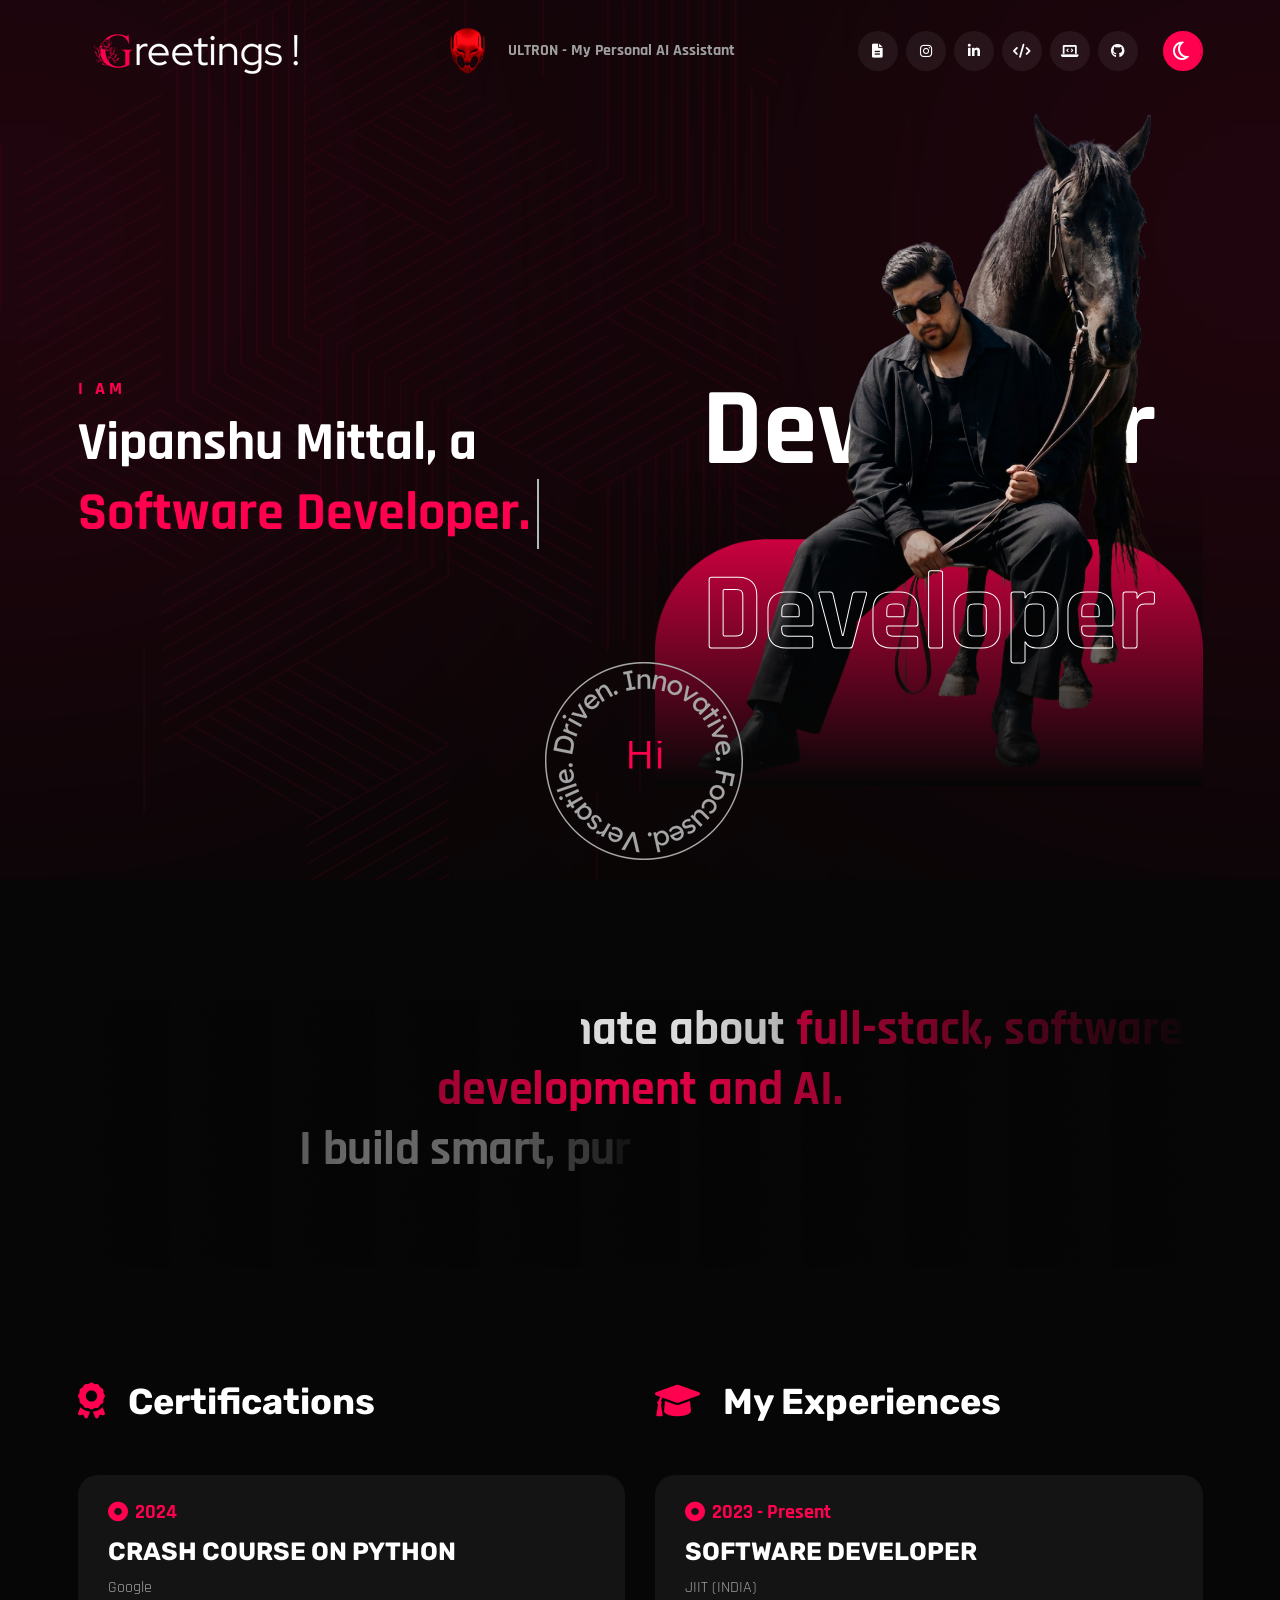
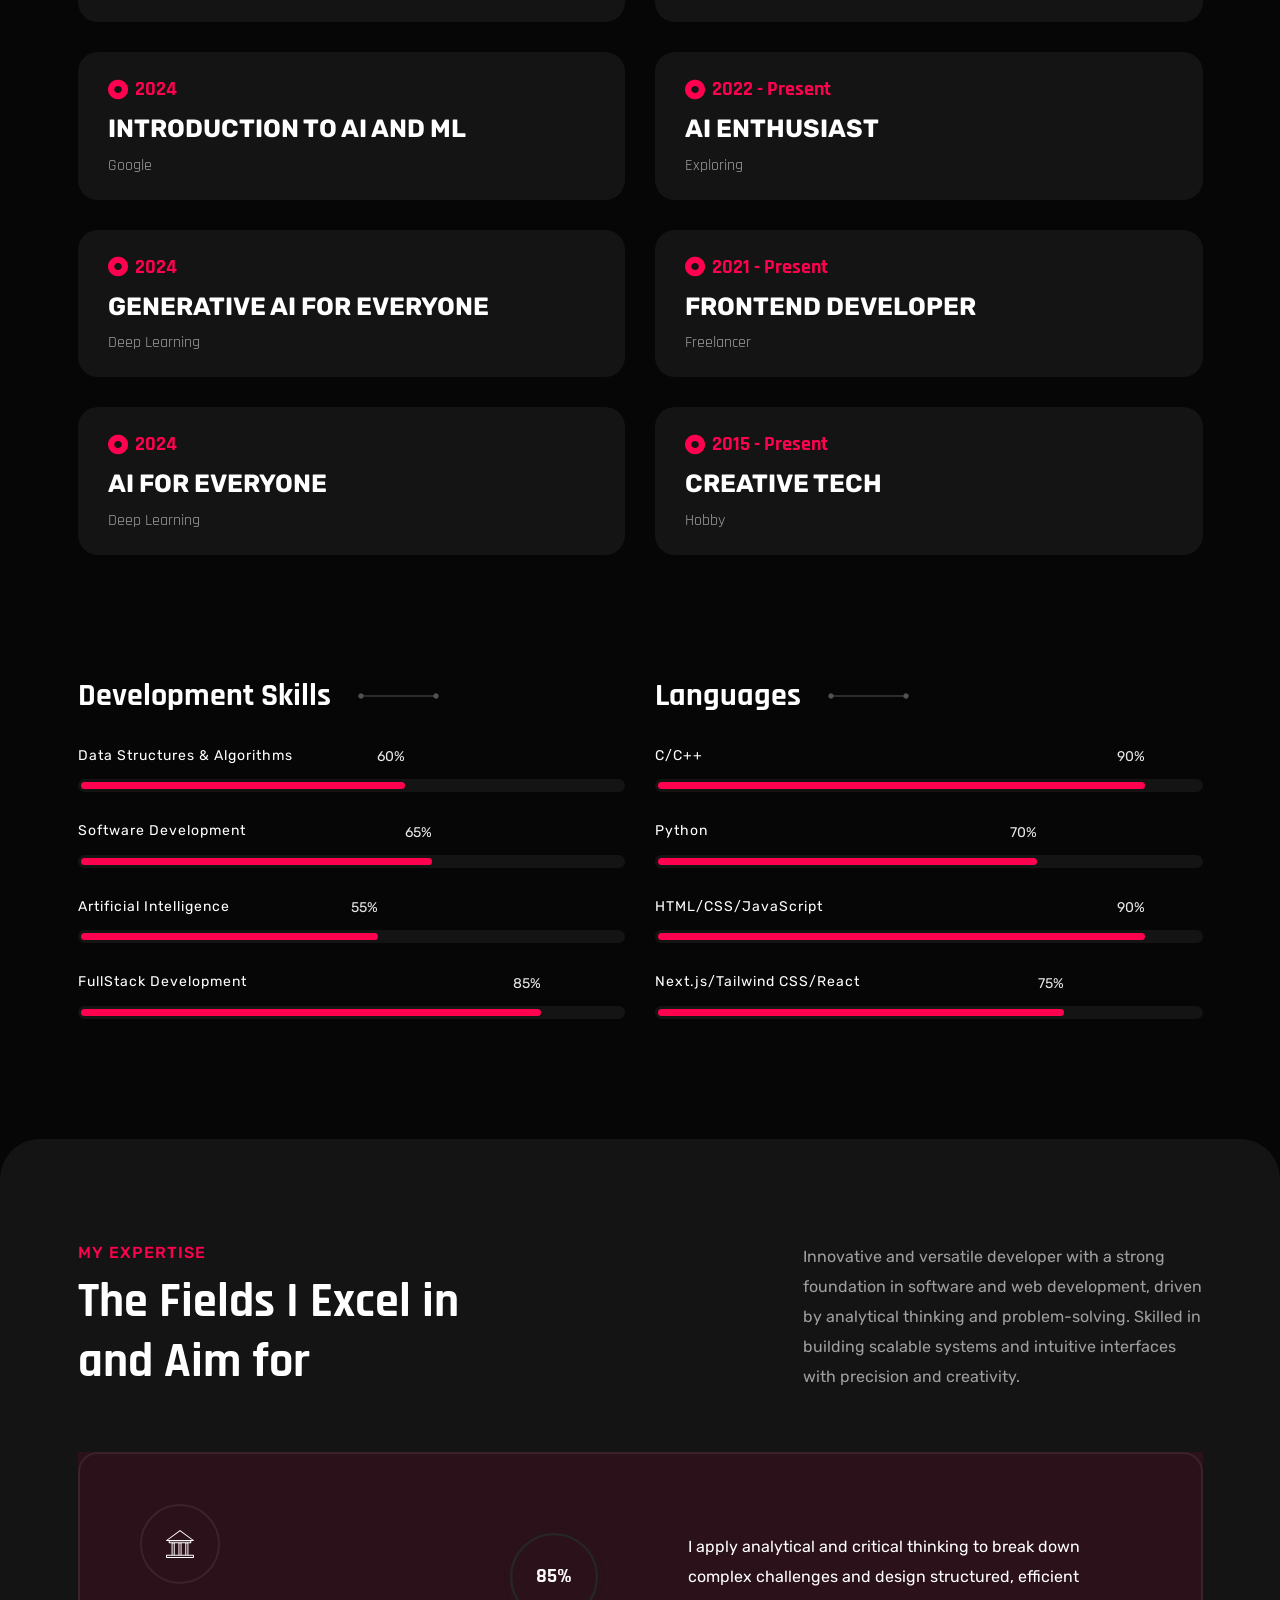
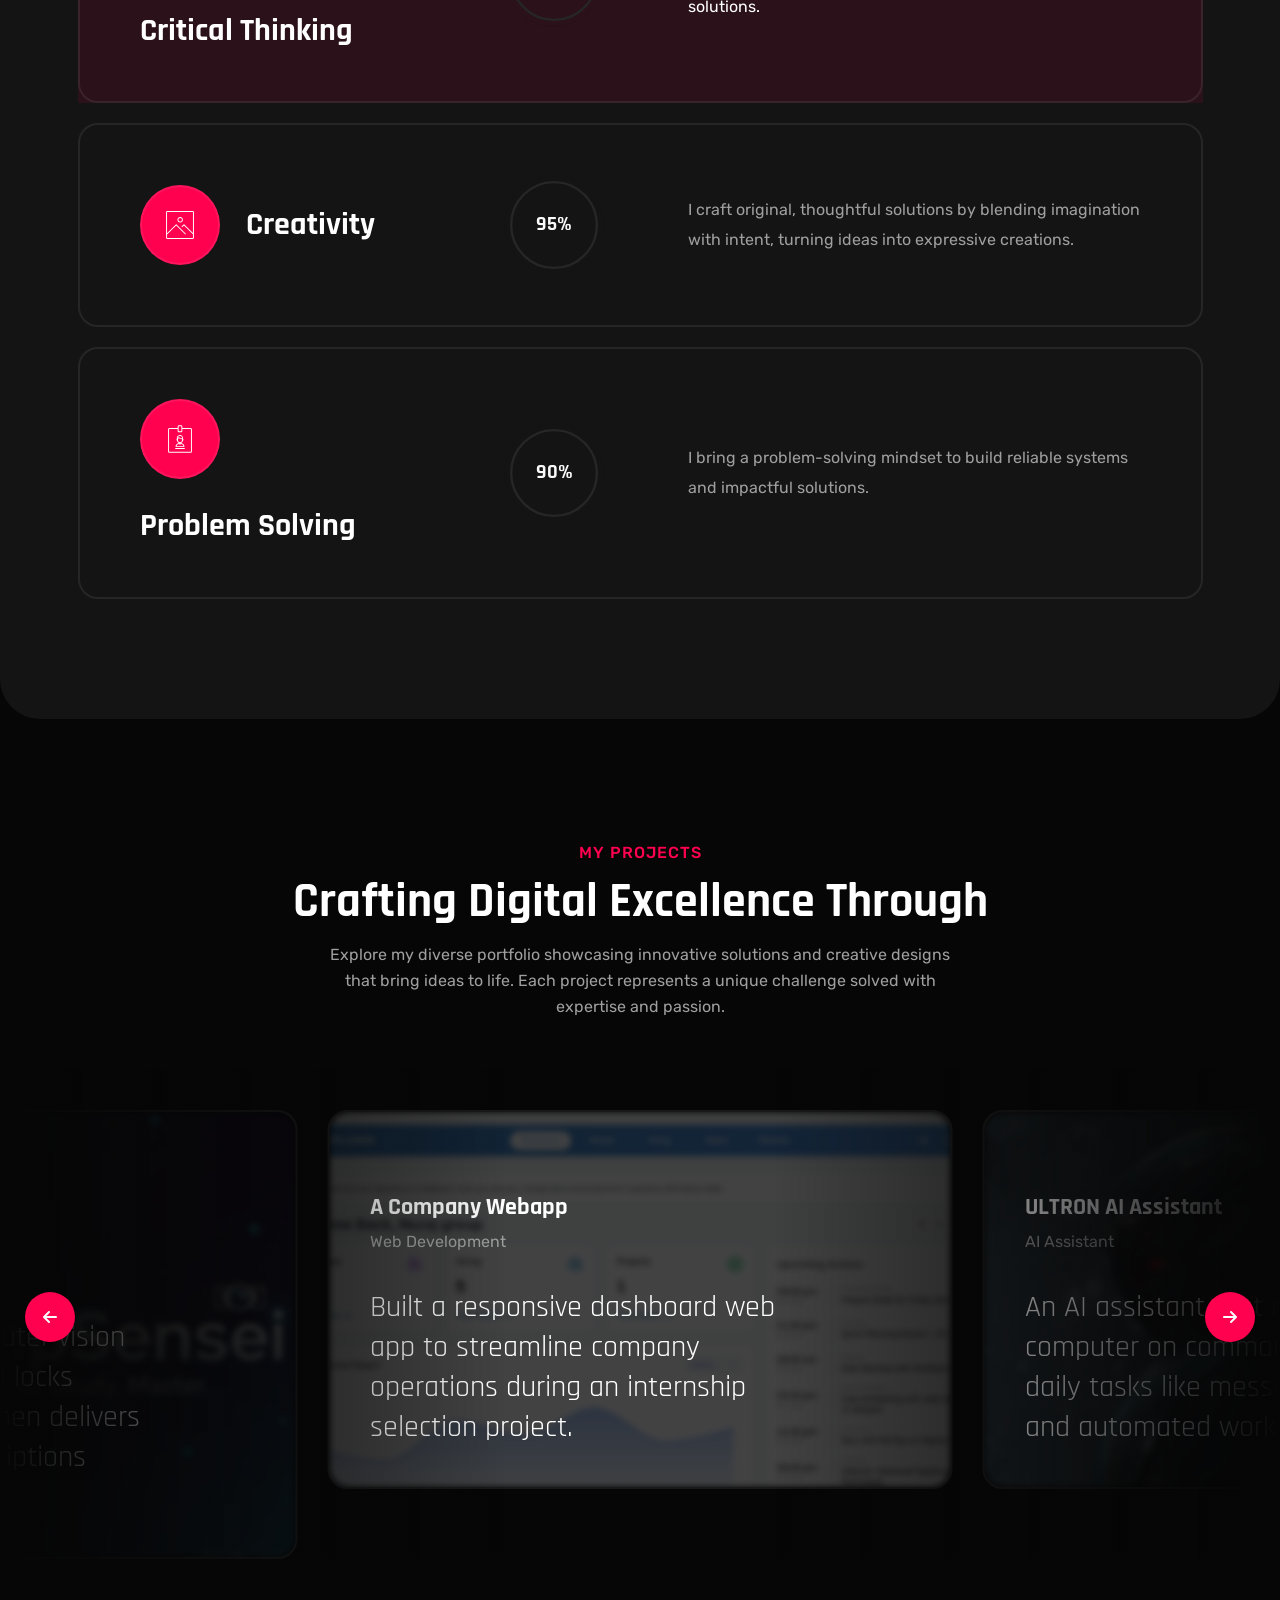
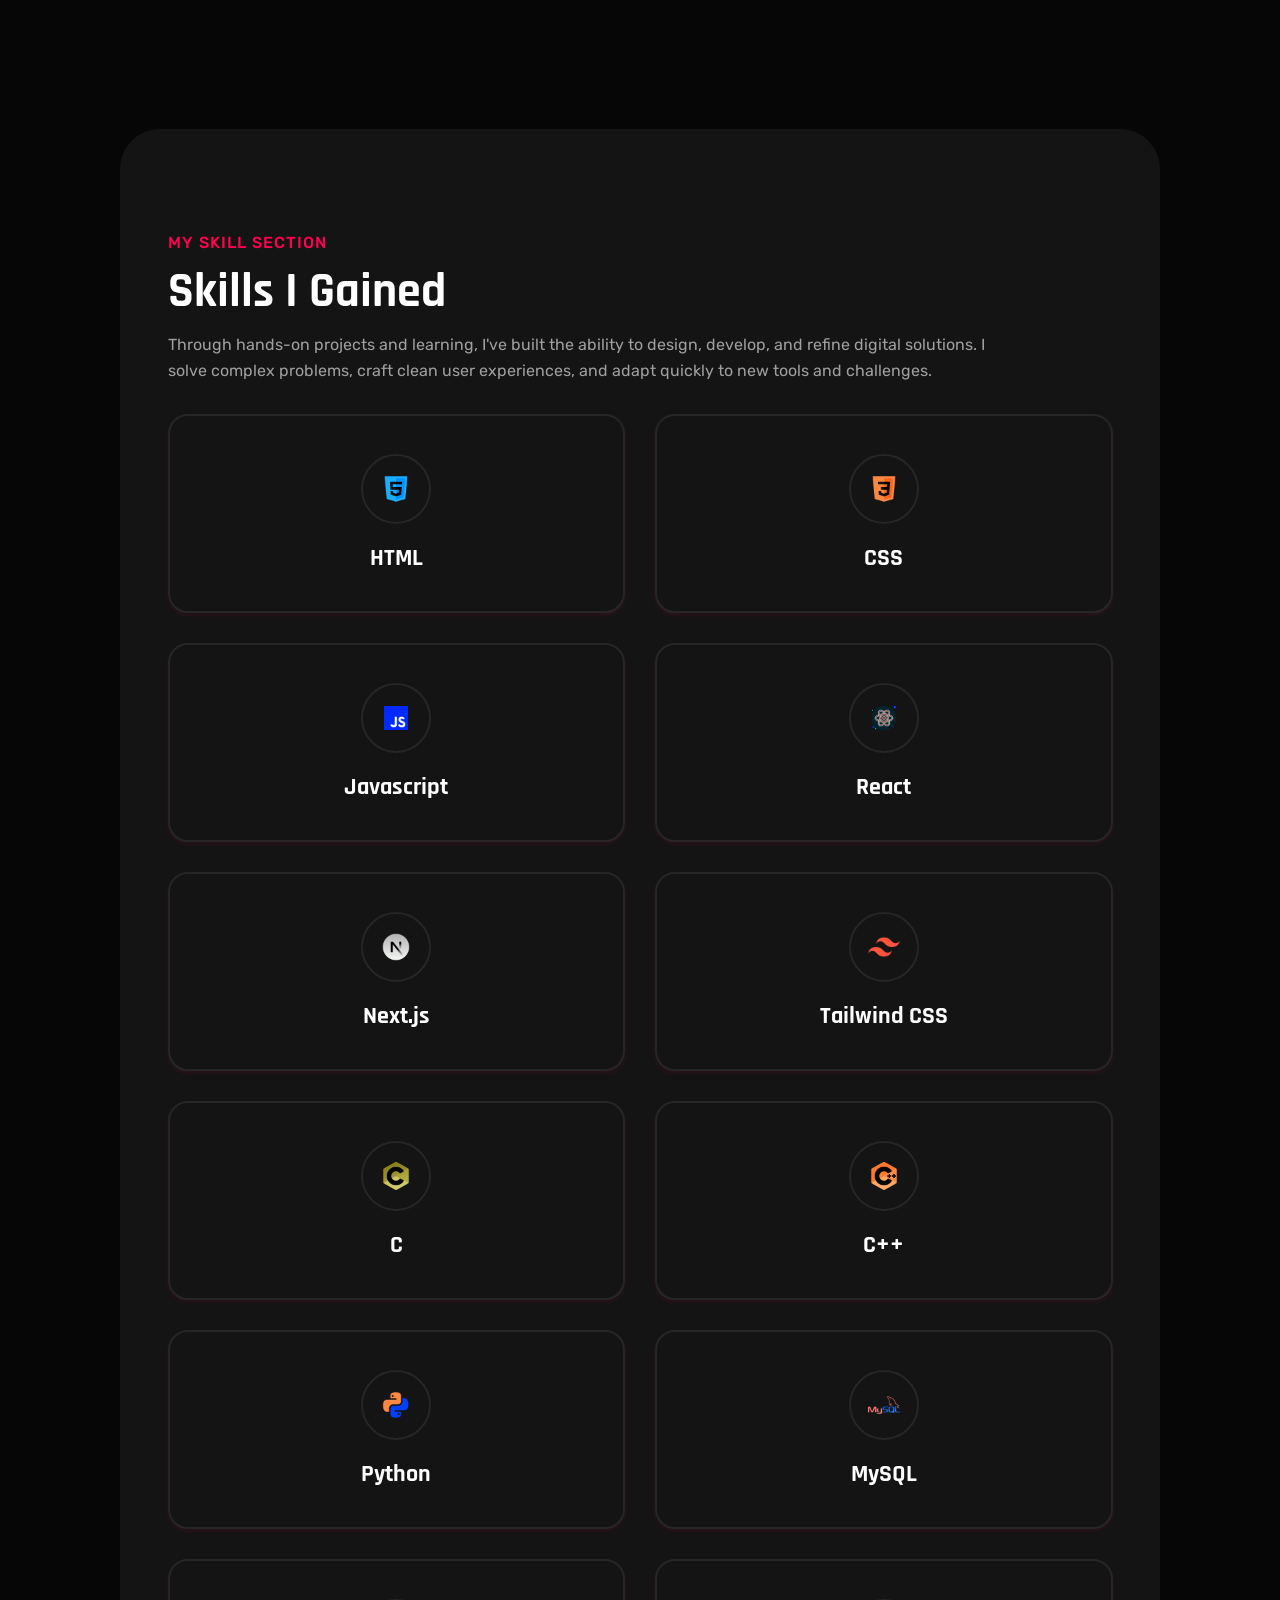
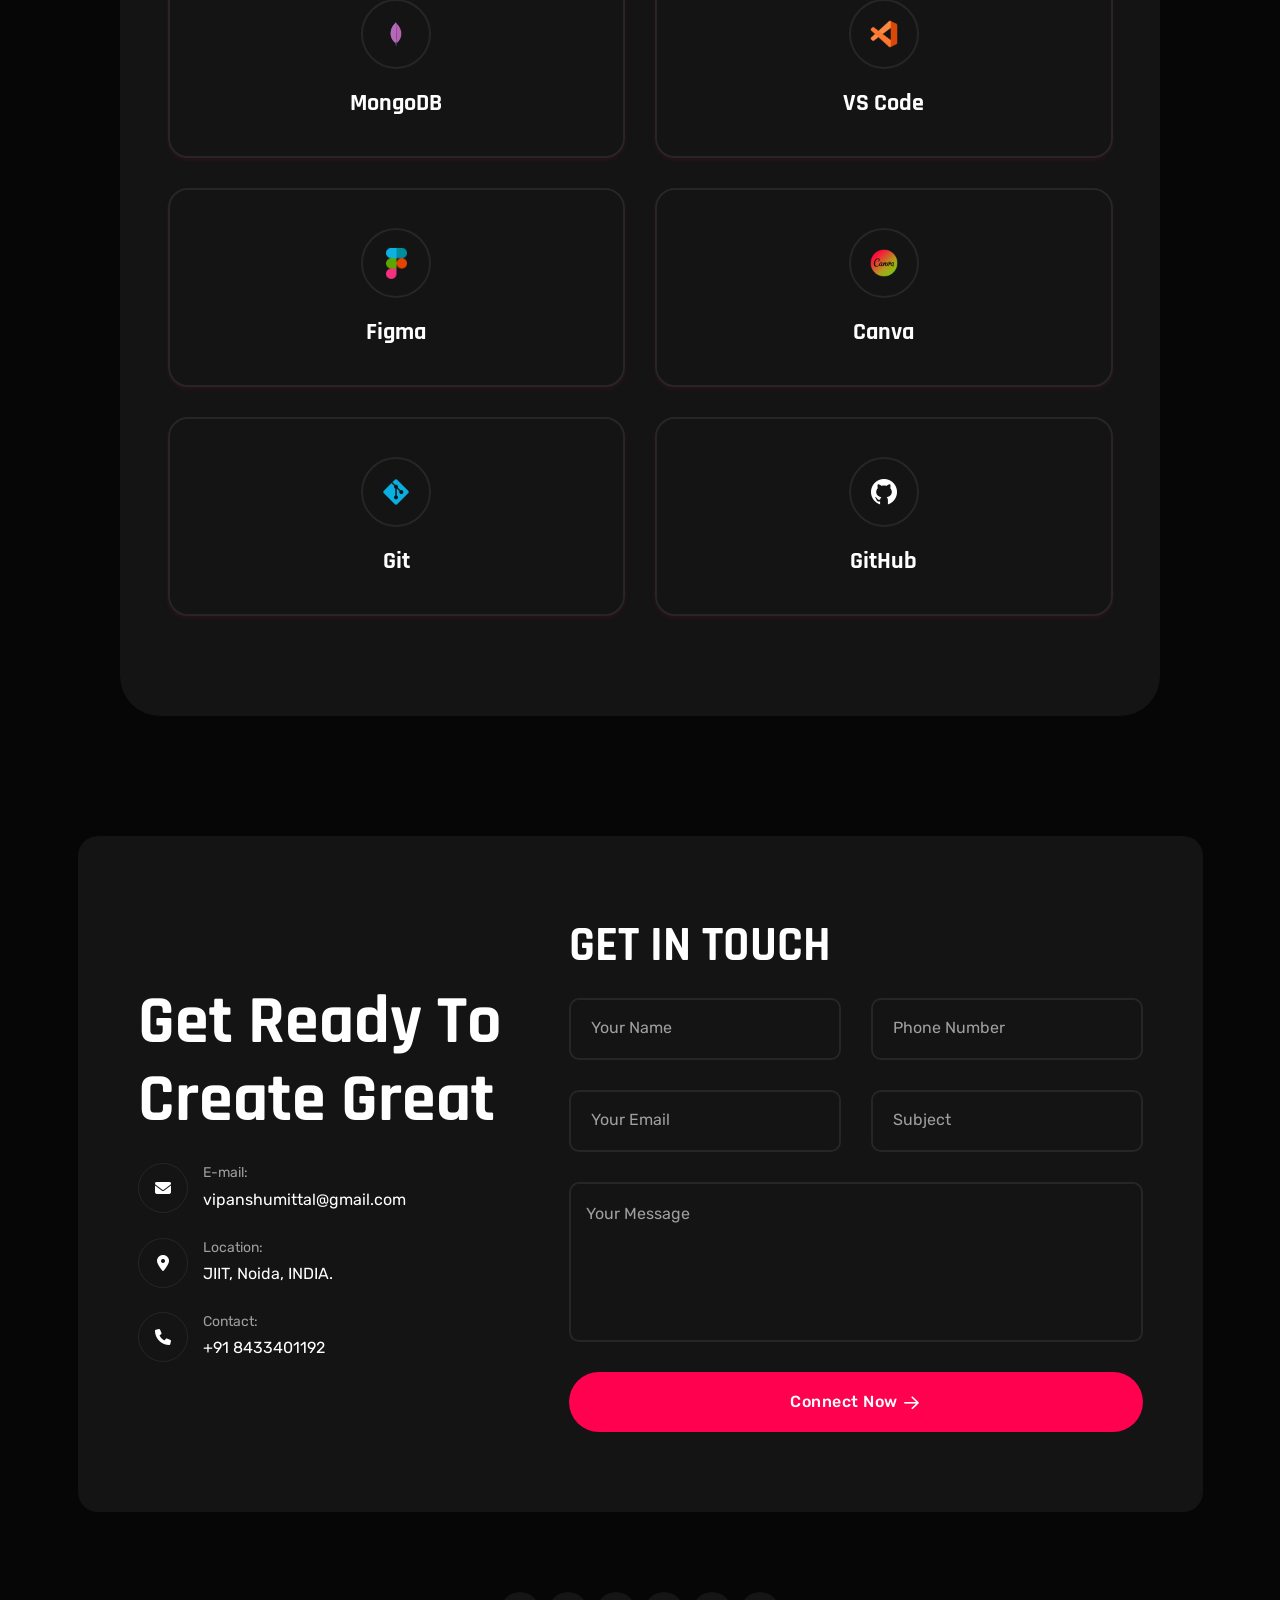
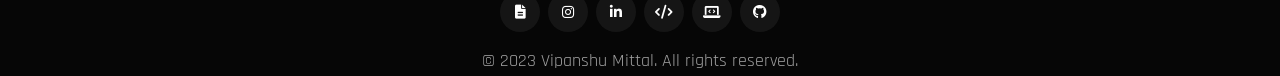
==== commit 4ba9c418: "Update index.html" ====
--- a/index.html
+++ b/index.html
@@ -190,7 +190,7 @@
                         <div class="banner-right-content">
                             <div class="main-img">
                                 <img class="tmp-scroll-trigger tmp-zoom-in animation-order-1"
-                                    src="assets/images/banner/main1.png" alt="banner-img">
+                                    src="assets/images/banner/mainp.png" alt="banner-img">
                                 <h2 class="banner-big-text-1 up-down-2">Developer</h2>
                                 <h2 class="banner-big-text-2 up-down">Developer</h2>
                                 <div class="benner-two-bg-red-img">
--- a/assets/css/style.css
+++ b/assets/css/style.css
@@ -58,6 +58,7 @@
 /*----Default Css----*/
 @import url("https://fonts.googleapis.com/css2?family=Rajdhani:wght@300;400;500;600;700&display=swap");
 @import url("https://fonts.googleapis.com/css2?family=Rubik:ital,wght@0,300..900;1,300..900&display=swap");
+
 :root {
   --color-primary: #FF014F;
   --color-primary-alt: #ff014dd9;
@@ -65,7 +66,7 @@
   --color-primary-3rd: #FDC448;
   --color-primary-4th: #0071ff;
   --color-secondary: #060606;
-  --color-white:#ffffff;
+  --color-white: #ffffff;
   --color-gray: #9F9F9F;
   --color-gray-2: #141414;
   --color-subtitle: #f9004d;
@@ -79,11 +80,11 @@
   --gradient-one: linear-gradient(to right bottom, #E42032, #1273EB);
   --gradient-two: linear-gradient(to right, #ED145B, #4A11EB);
   --gradient-three: linear-gradient(to right, #03041c, #0612b3);
-  --text-gradient-one:linear-gradient(to right, #E42032, #4A11EB);
-  --color-heading:#ffffff;
+  --text-gradient-one: linear-gradient(to right, #E42032, #4A11EB);
+  --color-heading: #ffffff;
   --color-body: #9f9f9f;
-  --color-dark:#1d1d1d;
-  --color-text-1:#DEDEDE;
+  --color-dark: #1d1d1d;
+  --color-text-1: #DEDEDE;
   --color-light-heading: #181c32;
   --color-light-body: #65676b;
   --color-border-white: #00000024;
@@ -164,6 +165,7 @@
   overflow-x: hidden;
   background: var(--color-secondary);
 }
+
 body::before {
   content: "";
   width: 100%;
@@ -284,57 +286,71 @@
 .bg-color-tertiary .h6 {
   color: #fff;
 }
+
 .bg-color-tertiary p {
   color: #6c7279;
 }
+
 .bg-color-tertiary a {
   color: #6c7279;
 }
 
 @media only screen and (min-width: 768px) and (max-width: 991px) {
+
   h1,
   .h1 {
     font-size: 38px;
   }
+
   h2,
   .h2 {
     font-size: 32px;
   }
+
   h3,
   .h3 {
     font-size: 28px;
   }
+
   h4,
   .h4 {
     font-size: 24px;
   }
+
   h5,
   .h5 {
     font-size: 18px;
   }
 }
+
 @media only screen and (max-width: 767px) {
+
   h1,
   .h1 {
     font-size: 34px;
   }
+
   h2,
   .h2 {
     font-size: 28px;
   }
+
   h3,
   .h3 {
     font-size: 24px;
   }
+
   h4,
   .h4 {
     font-size: 20px;
   }
+
   h5,
   .h5 {
     font-size: 16px;
   }
 }
+
 h1,
 .h1,
 h2,
@@ -363,6 +379,7 @@
   color: var(--color-body);
   margin: 0 0 40px;
 }
+
 @media only screen and (max-width: 767px) {
   p {
     margin: 0 0 20px;
@@ -370,43 +387,54 @@
     line-height: 28px;
   }
 }
+
 p.b1 {
   font-size: var(--font-size-b1);
   line-height: var(--line-height-b1);
 }
+
 p.b3 {
   font-size: var(--font-size-b3);
   line-height: var(--line-height-b3);
 }
+
 p.has-large-font-size {
   line-height: 1.5;
   font-size: 36px;
 }
+
 p.has-medium-font-size {
   font-size: 24px;
   line-height: 36px;
 }
+
 p.has-small-font-size {
   font-size: 13px;
 }
+
 p.has-very-light-gray-color {
   color: var(--color-heading);
 }
+
 p.has-background {
   padding: 20px 30px;
 }
+
 p.b1 {
   font-size: var(--font-size-b1);
   line-height: var(--line-height-b1);
 }
+
 p.b2 {
   font-size: var(--font-size-b2);
   line-height: var(--line-height-b2);
 }
+
 p.b3 {
   font-size: var(--font-size-b3);
   line-height: var(--line-height-b3);
 }
+
 p:last-child {
   margin-bottom: 0;
 }
@@ -468,6 +496,7 @@
   margin-bottom: 30px;
   padding-left: 20px;
 }
+
 ul.liststyle.bullet li {
   font-size: 18px;
   line-height: 30px;
@@ -475,11 +504,13 @@
   position: relative;
   padding-left: 30px;
 }
+
 @media only screen and (max-width: 767px) {
   ul.liststyle.bullet li {
     padding-left: 19px;
   }
 }
+
 ul.liststyle.bullet li::before {
   position: absolute;
   content: "";
@@ -490,9 +521,11 @@
   left: 0;
   top: 10px;
 }
-ul.liststyle.bullet li + li {
+
+ul.liststyle.bullet li+li {
   margin-top: 8px;
 }
+
 ul li {
   font-size: var(--font-size-b1);
   line-height: var(--line-height-b1);
@@ -500,13 +533,16 @@
   margin-bottom: 10px;
   color: var(--color-body);
 }
+
 ul li a {
   text-decoration: none;
   color: var(--color-gray);
 }
+
 ul li a:hover {
   color: var(--color-primary);
 }
+
 ul ul {
   margin-bottom: 0;
 }
@@ -514,6 +550,7 @@
 ol {
   margin-bottom: 30px;
 }
+
 ol li {
   font-size: var(--font-size-b1);
   line-height: var(--line-height-b1);
@@ -521,13 +558,16 @@
   margin-top: 10px;
   margin-bottom: 10px;
 }
+
 ol li a {
   color: var(--color-heading);
   text-decoration: none;
 }
+
 ol li a:hover {
   color: var(--color-primary);
 }
+
 ol ul {
   padding-left: 30px;
 }
@@ -683,8 +723,8 @@
   list-style-image: none;
 }
 
-li > ul,
-li > ol {
+li>ul,
+li>ol {
   margin: 0;
 }
 
@@ -921,11 +961,13 @@
 .tmp-section-gap {
   padding: 120px 0;
 }
+
 @media only screen and (min-width: 768px) and (max-width: 991px) {
   .tmp-section-gap {
     padding: 80px 0;
   }
 }
+
 @media only screen and (max-width: 767px) {
   .tmp-section-gap {
     padding: 60px 0;
@@ -935,11 +977,13 @@
 .tmp-section-gapBottom {
   padding-bottom: 120px;
 }
+
 @media only screen and (min-width: 768px) and (max-width: 991px) {
   .tmp-section-gapBottom {
     padding-bottom: 80px;
   }
 }
+
 @media only screen and (max-width: 767px) {
   .tmp-section-gapBottom {
     padding-bottom: 60px;
@@ -949,11 +993,13 @@
 .tmp-section-gapTop {
   padding-top: 120px;
 }
+
 @media only screen and (min-width: 768px) and (max-width: 991px) {
   .tmp-section-gapTop {
     padding-top: 80px;
   }
 }
+
 @media only screen and (max-width: 767px) {
   .tmp-section-gapTop {
     padding-top: 60px;
@@ -2608,2686 +2654,3577 @@
   .ptb_lp--5 {
     padding: 5px 0;
   }
+
   .plr_lp--5 {
     padding: 0 5px;
   }
+
   .pt_lp--5 {
     padding-top: 5px;
   }
+
   .pb_lp--5 {
     padding-bottom: 5px;
   }
+
   .pl_lp--5 {
     padding-left: 5px;
   }
+
   .pr_lp--5 {
     padding-right: 5px;
   }
+
   .mt_lp--5 {
     margin-top: 5px;
   }
+
   .mb_lp--5 {
     margin-bottom: 5px;
   }
+
   .ptb_lp--10 {
     padding: 10px 0;
   }
+
   .plr_lp--10 {
     padding: 0 10px;
   }
+
   .pt_lp--10 {
     padding-top: 10px;
   }
+
   .pb_lp--10 {
     padding-bottom: 10px;
   }
+
   .pl_lp--10 {
     padding-left: 10px;
   }
+
   .pr_lp--10 {
     padding-right: 10px;
   }
+
   .mt_lp--10 {
     margin-top: 10px;
   }
+
   .mb_lp--10 {
     margin-bottom: 10px;
   }
+
   .ptb_lp--15 {
     padding: 15px 0;
   }
+
   .plr_lp--15 {
     padding: 0 15px;
   }
+
   .pt_lp--15 {
     padding-top: 15px;
   }
+
   .pb_lp--15 {
     padding-bottom: 15px;
   }
+
   .pl_lp--15 {
     padding-left: 15px;
   }
+
   .pr_lp--15 {
     padding-right: 15px;
   }
+
   .mt_lp--15 {
     margin-top: 15px;
   }
+
   .mb_lp--15 {
     margin-bottom: 15px;
   }
+
   .ptb_lp--20 {
     padding: 20px 0;
   }
+
   .plr_lp--20 {
     padding: 0 20px;
   }
+
   .pt_lp--20 {
     padding-top: 20px;
   }
+
   .pb_lp--20 {
     padding-bottom: 20px;
   }
+
   .pl_lp--20 {
     padding-left: 20px;
   }
+
   .pr_lp--20 {
     padding-right: 20px;
   }
+
   .mt_lp--20 {
     margin-top: 20px;
   }
+
   .mb_lp--20 {
     margin-bottom: 20px;
   }
+
   .ptb_lp--25 {
     padding: 25px 0;
   }
+
   .plr_lp--25 {
     padding: 0 25px;
   }
+
   .pt_lp--25 {
     padding-top: 25px;
   }
+
   .pb_lp--25 {
     padding-bottom: 25px;
   }
+
   .pl_lp--25 {
     padding-left: 25px;
   }
+
   .pr_lp--25 {
     padding-right: 25px;
   }
+
   .mt_lp--25 {
     margin-top: 25px;
   }
+
   .mb_lp--25 {
     margin-bottom: 25px;
   }
+
   .ptb_lp--30 {
     padding: 30px 0;
   }
+
   .plr_lp--30 {
     padding: 0 30px;
   }
+
   .pt_lp--30 {
     padding-top: 30px;
   }
+
   .pb_lp--30 {
     padding-bottom: 30px;
   }
+
   .pl_lp--30 {
     padding-left: 30px;
   }
+
   .pr_lp--30 {
     padding-right: 30px;
   }
+
   .mt_lp--30 {
     margin-top: 30px;
   }
+
   .mb_lp--30 {
     margin-bottom: 30px;
   }
+
   .ptb_lp--35 {
     padding: 35px 0;
   }
+
   .plr_lp--35 {
     padding: 0 35px;
   }
+
   .pt_lp--35 {
     padding-top: 35px;
   }
+
   .pb_lp--35 {
     padding-bottom: 35px;
   }
+
   .pl_lp--35 {
     padding-left: 35px;
   }
+
   .pr_lp--35 {
     padding-right: 35px;
   }
+
   .mt_lp--35 {
     margin-top: 35px;
   }
+
   .mb_lp--35 {
     margin-bottom: 35px;
   }
+
   .ptb_lp--40 {
     padding: 40px 0;
   }
+
   .plr_lp--40 {
     padding: 0 40px;
   }
+
   .pt_lp--40 {
     padding-top: 40px;
   }
+
   .pb_lp--40 {
     padding-bottom: 40px;
   }
+
   .pl_lp--40 {
     padding-left: 40px;
   }
+
   .pr_lp--40 {
     padding-right: 40px;
   }
+
   .mt_lp--40 {
     margin-top: 40px;
   }
+
   .mb_lp--40 {
     margin-bottom: 40px;
   }
+
   .ptb_lp--45 {
     padding: 45px 0;
   }
+
   .plr_lp--45 {
     padding: 0 45px;
   }
+
   .pt_lp--45 {
     padding-top: 45px;
   }
+
   .pb_lp--45 {
     padding-bottom: 45px;
   }
+
   .pl_lp--45 {
     padding-left: 45px;
   }
+
   .pr_lp--45 {
     padding-right: 45px;
   }
+
   .mt_lp--45 {
     margin-top: 45px;
   }
+
   .mb_lp--45 {
     margin-bottom: 45px;
   }
+
   .ptb_lp--50 {
     padding: 50px 0;
   }
+
   .plr_lp--50 {
     padding: 0 50px;
   }
+
   .pt_lp--50 {
     padding-top: 50px;
   }
+
   .pb_lp--50 {
     padding-bottom: 50px;
   }
+
   .pl_lp--50 {
     padding-left: 50px;
   }
+
   .pr_lp--50 {
     padding-right: 50px;
   }
+
   .mt_lp--50 {
     margin-top: 50px;
   }
+
   .mb_lp--50 {
     margin-bottom: 50px;
   }
+
   .ptb_lp--55 {
     padding: 55px 0;
   }
+
   .plr_lp--55 {
     padding: 0 55px;
   }
+
   .pt_lp--55 {
     padding-top: 55px;
   }
+
   .pb_lp--55 {
     padding-bottom: 55px;
   }
+
   .pl_lp--55 {
     padding-left: 55px;
   }
+
   .pr_lp--55 {
     padding-right: 55px;
   }
+
   .mt_lp--55 {
     margin-top: 55px;
   }
+
   .mb_lp--55 {
     margin-bottom: 55px;
   }
+
   .ptb_lp--60 {
     padding: 60px 0;
   }
+
   .plr_lp--60 {
     padding: 0 60px;
   }
+
   .pt_lp--60 {
     padding-top: 60px;
   }
+
   .pb_lp--60 {
     padding-bottom: 60px;
   }
+
   .pl_lp--60 {
     padding-left: 60px;
   }
+
   .pr_lp--60 {
     padding-right: 60px;
   }
+
   .mt_lp--60 {
     margin-top: 60px;
   }
+
   .mb_lp--60 {
     margin-bottom: 60px;
   }
+
   .ptb_lp--65 {
     padding: 65px 0;
   }
+
   .plr_lp--65 {
     padding: 0 65px;
   }
+
   .pt_lp--65 {
     padding-top: 65px;
   }
+
   .pb_lp--65 {
     padding-bottom: 65px;
   }
+
   .pl_lp--65 {
     padding-left: 65px;
   }
+
   .pr_lp--65 {
     padding-right: 65px;
   }
+
   .mt_lp--65 {
     margin-top: 65px;
   }
+
   .mb_lp--65 {
     margin-bottom: 65px;
   }
+
   .ptb_lp--70 {
     padding: 70px 0;
   }
+
   .plr_lp--70 {
     padding: 0 70px;
   }
+
   .pt_lp--70 {
     padding-top: 70px;
   }
+
   .pb_lp--70 {
     padding-bottom: 70px;
   }
+
   .pl_lp--70 {
     padding-left: 70px;
   }
+
   .pr_lp--70 {
     padding-right: 70px;
   }
+
   .mt_lp--70 {
     margin-top: 70px;
   }
+
   .mb_lp--70 {
     margin-bottom: 70px;
   }
+
   .ptb_lp--75 {
     padding: 75px 0;
   }
+
   .plr_lp--75 {
     padding: 0 75px;
   }
+
   .pt_lp--75 {
     padding-top: 75px;
   }
+
   .pb_lp--75 {
     padding-bottom: 75px;
   }
+
   .pl_lp--75 {
     padding-left: 75px;
   }
+
   .pr_lp--75 {
     padding-right: 75px;
   }
+
   .mt_lp--75 {
     margin-top: 75px;
   }
+
   .mb_lp--75 {
     margin-bottom: 75px;
   }
+
   .ptb_lp--80 {
     padding: 80px 0;
   }
+
   .plr_lp--80 {
     padding: 0 80px;
   }
+
   .pt_lp--80 {
     padding-top: 80px;
   }
+
   .pb_lp--80 {
     padding-bottom: 80px;
   }
+
   .pl_lp--80 {
     padding-left: 80px;
   }
+
   .pr_lp--80 {
     padding-right: 80px;
   }
+
   .mt_lp--80 {
     margin-top: 80px;
   }
+
   .mb_lp--80 {
     margin-bottom: 80px;
   }
+
   .ptb_lp--85 {
     padding: 85px 0;
   }
+
   .plr_lp--85 {
     padding: 0 85px;
   }
+
   .pt_lp--85 {
     padding-top: 85px;
   }
+
   .pb_lp--85 {
     padding-bottom: 85px;
   }
+
   .pl_lp--85 {
     padding-left: 85px;
   }
+
   .pr_lp--85 {
     padding-right: 85px;
   }
+
   .mt_lp--85 {
     margin-top: 85px;
   }
+
   .mb_lp--85 {
     margin-bottom: 85px;
   }
+
   .ptb_lp--90 {
     padding: 90px 0;
   }
+
   .plr_lp--90 {
     padding: 0 90px;
   }
+
   .pt_lp--90 {
     padding-top: 90px;
   }
+
   .pb_lp--90 {
     padding-bottom: 90px;
   }
+
   .pl_lp--90 {
     padding-left: 90px;
   }
+
   .pr_lp--90 {
     padding-right: 90px;
   }
+
   .mt_lp--90 {
     margin-top: 90px;
   }
+
   .mb_lp--90 {
     margin-bottom: 90px;
   }
+
   .ptb_lp--95 {
     padding: 95px 0;
   }
+
   .plr_lp--95 {
     padding: 0 95px;
   }
+
   .pt_lp--95 {
     padding-top: 95px;
   }
+
   .pb_lp--95 {
     padding-bottom: 95px;
   }
+
   .pl_lp--95 {
     padding-left: 95px;
   }
+
   .pr_lp--95 {
     padding-right: 95px;
   }
+
   .mt_lp--95 {
     margin-top: 95px;
   }
+
   .mb_lp--95 {
     margin-bottom: 95px;
   }
+
   .ptb_lp--100 {
     padding: 100px 0;
   }
+
   .plr_lp--100 {
     padding: 0 100px;
   }
+
   .pt_lp--100 {
     padding-top: 100px;
   }
+
   .pb_lp--100 {
     padding-bottom: 100px;
   }
+
   .pl_lp--100 {
     padding-left: 100px;
   }
+
   .pr_lp--100 {
     padding-right: 100px;
   }
+
   .mt_lp--100 {
     margin-top: 100px;
   }
+
   .mb_lp--100 {
     margin-bottom: 100px;
   }
 }
+
 @media only screen and (min-width: 992px) and (max-width: 1199px) {
   .ptb_lg--5 {
     padding: 5px 0 !important;
   }
+
   .plr_lg--5 {
     padding: 0 5px !important;
   }
+
   .pt_lg--5 {
     padding-top: 5px !important;
   }
+
   .pb_lg--5 {
     padding-bottom: 5px !important;
   }
+
   .pl_lg--5 {
     padding-left: 5px !important;
   }
+
   .pr_lg--5 {
     padding-right: 5px !important;
   }
+
   .mt_lg--5 {
     margin-top: 5px !important;
   }
+
   .mb_lg--5 {
     margin-bottom: 5px !important;
   }
+
   .ml_lg--5 {
     margin-left: 5px !important;
   }
+
   .ptb_lg--10 {
     padding: 10px 0 !important;
   }
+
   .plr_lg--10 {
     padding: 0 10px !important;
   }
+
   .pt_lg--10 {
     padding-top: 10px !important;
   }
+
   .pb_lg--10 {
     padding-bottom: 10px !important;
   }
+
   .pl_lg--10 {
     padding-left: 10px !important;
   }
+
   .pr_lg--10 {
     padding-right: 10px !important;
   }
+
   .mt_lg--10 {
     margin-top: 10px !important;
   }
+
   .mb_lg--10 {
     margin-bottom: 10px !important;
   }
+
   .ml_lg--10 {
     margin-left: 10px !important;
   }
+
   .ptb_lg--15 {
     padding: 15px 0 !important;
   }
+
   .plr_lg--15 {
     padding: 0 15px !important;
   }
+
   .pt_lg--15 {
     padding-top: 15px !important;
   }
+
   .pb_lg--15 {
     padding-bottom: 15px !important;
   }
+
   .pl_lg--15 {
     padding-left: 15px !important;
   }
+
   .pr_lg--15 {
     padding-right: 15px !important;
   }
+
   .mt_lg--15 {
     margin-top: 15px !important;
   }
+
   .mb_lg--15 {
     margin-bottom: 15px !important;
   }
+
   .ml_lg--15 {
     margin-left: 15px !important;
   }
+
   .ptb_lg--20 {
     padding: 20px 0 !important;
   }
+
   .plr_lg--20 {
     padding: 0 20px !important;
   }
+
   .pt_lg--20 {
     padding-top: 20px !important;
   }
+
   .pb_lg--20 {
     padding-bottom: 20px !important;
   }
+
   .pl_lg--20 {
     padding-left: 20px !important;
   }
+
   .pr_lg--20 {
     padding-right: 20px !important;
   }
+
   .mt_lg--20 {
     margin-top: 20px !important;
   }
+
   .mb_lg--20 {
     margin-bottom: 20px !important;
   }
+
   .ml_lg--20 {
     margin-left: 20px !important;
   }
+
   .ptb_lg--25 {
     padding: 25px 0 !important;
   }
+
   .plr_lg--25 {
     padding: 0 25px !important;
   }
+
   .pt_lg--25 {
     padding-top: 25px !important;
   }
+
   .pb_lg--25 {
     padding-bottom: 25px !important;
   }
+
   .pl_lg--25 {
     padding-left: 25px !important;
   }
+
   .pr_lg--25 {
     padding-right: 25px !important;
   }
+
   .mt_lg--25 {
     margin-top: 25px !important;
   }
+
   .mb_lg--25 {
     margin-bottom: 25px !important;
   }
+
   .ml_lg--25 {
     margin-left: 25px !important;
   }
+
   .ptb_lg--30 {
     padding: 30px 0 !important;
   }
+
   .plr_lg--30 {
     padding: 0 30px !important;
   }
+
   .pt_lg--30 {
     padding-top: 30px !important;
   }
+
   .pb_lg--30 {
     padding-bottom: 30px !important;
   }
+
   .pl_lg--30 {
     padding-left: 30px !important;
   }
+
   .pr_lg--30 {
     padding-right: 30px !important;
   }
+
   .mt_lg--30 {
     margin-top: 30px !important;
   }
+
   .mb_lg--30 {
     margin-bottom: 30px !important;
   }
+
   .ml_lg--30 {
     margin-left: 30px !important;
   }
+
   .ptb_lg--35 {
     padding: 35px 0 !important;
   }
+
   .plr_lg--35 {
     padding: 0 35px !important;
   }
+
   .pt_lg--35 {
     padding-top: 35px !important;
   }
+
   .pb_lg--35 {
     padding-bottom: 35px !important;
   }
+
   .pl_lg--35 {
     padding-left: 35px !important;
   }
+
   .pr_lg--35 {
     padding-right: 35px !important;
   }
+
   .mt_lg--35 {
     margin-top: 35px !important;
   }
+
   .mb_lg--35 {
     margin-bottom: 35px !important;
   }
+
   .ml_lg--35 {
     margin-left: 35px !important;
   }
+
   .ptb_lg--40 {
     padding: 40px 0 !important;
   }
+
   .plr_lg--40 {
     padding: 0 40px !important;
   }
+
   .pt_lg--40 {
     padding-top: 40px !important;
   }
+
   .pb_lg--40 {
     padding-bottom: 40px !important;
   }
+
   .pl_lg--40 {
     padding-left: 40px !important;
   }
+
   .pr_lg--40 {
     padding-right: 40px !important;
   }
+
   .mt_lg--40 {
     margin-top: 40px !important;
   }
+
   .mb_lg--40 {
     margin-bottom: 40px !important;
   }
+
   .ml_lg--40 {
     margin-left: 40px !important;
   }
+
   .ptb_lg--45 {
     padding: 45px 0 !important;
   }
+
   .plr_lg--45 {
     padding: 0 45px !important;
   }
+
   .pt_lg--45 {
     padding-top: 45px !important;
   }
+
   .pb_lg--45 {
     padding-bottom: 45px !important;
   }
+
   .pl_lg--45 {
     padding-left: 45px !important;
   }
+
   .pr_lg--45 {
     padding-right: 45px !important;
   }
+
   .mt_lg--45 {
     margin-top: 45px !important;
   }
+
   .mb_lg--45 {
     margin-bottom: 45px !important;
   }
+
   .ml_lg--45 {
     margin-left: 45px !important;
   }
+
   .ptb_lg--50 {
     padding: 50px 0 !important;
   }
+
   .plr_lg--50 {
     padding: 0 50px !important;
   }
+
   .pt_lg--50 {
     padding-top: 50px !important;
   }
+
   .pb_lg--50 {
     padding-bottom: 50px !important;
   }
+
   .pl_lg--50 {
     padding-left: 50px !important;
   }
+
   .pr_lg--50 {
     padding-right: 50px !important;
   }
+
   .mt_lg--50 {
     margin-top: 50px !important;
   }
+
   .mb_lg--50 {
     margin-bottom: 50px !important;
   }
+
   .ml_lg--50 {
     margin-left: 50px !important;
   }
+
   .ptb_lg--55 {
     padding: 55px 0 !important;
   }
+
   .plr_lg--55 {
     padding: 0 55px !important;
   }
+
   .pt_lg--55 {
     padding-top: 55px !important;
   }
+
   .pb_lg--55 {
     padding-bottom: 55px !important;
   }
+
   .pl_lg--55 {
     padding-left: 55px !important;
   }
+
   .pr_lg--55 {
     padding-right: 55px !important;
   }
+
   .mt_lg--55 {
     margin-top: 55px !important;
   }
+
   .mb_lg--55 {
     margin-bottom: 55px !important;
   }
+
   .ml_lg--55 {
     margin-left: 55px !important;
   }
+
   .ptb_lg--60 {
     padding: 60px 0 !important;
   }
+
   .plr_lg--60 {
     padding: 0 60px !important;
   }
+
   .pt_lg--60 {
     padding-top: 60px !important;
   }
+
   .pb_lg--60 {
     padding-bottom: 60px !important;
   }
+
   .pl_lg--60 {
     padding-left: 60px !important;
   }
+
   .pr_lg--60 {
     padding-right: 60px !important;
   }
+
   .mt_lg--60 {
     margin-top: 60px !important;
   }
+
   .mb_lg--60 {
     margin-bottom: 60px !important;
   }
+
   .ml_lg--60 {
     margin-left: 60px !important;
   }
+
   .ptb_lg--65 {
     padding: 65px 0 !important;
   }
+
   .plr_lg--65 {
     padding: 0 65px !important;
   }
+
   .pt_lg--65 {
     padding-top: 65px !important;
   }
+
   .pb_lg--65 {
     padding-bottom: 65px !important;
   }
+
   .pl_lg--65 {
     padding-left: 65px !important;
   }
+
   .pr_lg--65 {
     padding-right: 65px !important;
   }
+
   .mt_lg--65 {
     margin-top: 65px !important;
   }
+
   .mb_lg--65 {
     margin-bottom: 65px !important;
   }
+
   .ml_lg--65 {
     margin-left: 65px !important;
   }
+
   .ptb_lg--70 {
     padding: 70px 0 !important;
   }
+
   .plr_lg--70 {
     padding: 0 70px !important;
   }
+
   .pt_lg--70 {
     padding-top: 70px !important;
   }
+
   .pb_lg--70 {
     padding-bottom: 70px !important;
   }
+
   .pl_lg--70 {
     padding-left: 70px !important;
   }
+
   .pr_lg--70 {
     padding-right: 70px !important;
   }
+
   .mt_lg--70 {
     margin-top: 70px !important;
   }
+
   .mb_lg--70 {
     margin-bottom: 70px !important;
   }
+
   .ml_lg--70 {
     margin-left: 70px !important;
   }
+
   .ptb_lg--75 {
     padding: 75px 0 !important;
   }
+
   .plr_lg--75 {
     padding: 0 75px !important;
   }
+
   .pt_lg--75 {
     padding-top: 75px !important;
   }
+
   .pb_lg--75 {
     padding-bottom: 75px !important;
   }
+
   .pl_lg--75 {
     padding-left: 75px !important;
   }
+
   .pr_lg--75 {
     padding-right: 75px !important;
   }
+
   .mt_lg--75 {
     margin-top: 75px !important;
   }
+
   .mb_lg--75 {
     margin-bottom: 75px !important;
   }
+
   .ml_lg--75 {
     margin-left: 75px !important;
   }
+
   .ptb_lg--80 {
     padding: 80px 0 !important;
   }
+
   .plr_lg--80 {
     padding: 0 80px !important;
   }
+
   .pt_lg--80 {
     padding-top: 80px !important;
   }
+
   .pb_lg--80 {
     padding-bottom: 80px !important;
   }
+
   .pl_lg--80 {
     padding-left: 80px !important;
   }
+
   .pr_lg--80 {
     padding-right: 80px !important;
   }
+
   .mt_lg--80 {
     margin-top: 80px !important;
   }
+
   .mb_lg--80 {
     margin-bottom: 80px !important;
   }
+
   .ml_lg--80 {
     margin-left: 80px !important;
   }
+
   .ptb_lg--85 {
     padding: 85px 0 !important;
   }
+
   .plr_lg--85 {
     padding: 0 85px !important;
   }
+
   .pt_lg--85 {
     padding-top: 85px !important;
   }
+
   .pb_lg--85 {
     padding-bottom: 85px !important;
   }
+
   .pl_lg--85 {
     padding-left: 85px !important;
   }
+
   .pr_lg--85 {
     padding-right: 85px !important;
   }
+
   .mt_lg--85 {
     margin-top: 85px !important;
   }
+
   .mb_lg--85 {
     margin-bottom: 85px !important;
   }
+
   .ml_lg--85 {
     margin-left: 85px !important;
   }
+
   .ptb_lg--90 {
     padding: 90px 0 !important;
   }
+
   .plr_lg--90 {
     padding: 0 90px !important;
   }
+
   .pt_lg--90 {
     padding-top: 90px !important;
   }
+
   .pb_lg--90 {
     padding-bottom: 90px !important;
   }
+
   .pl_lg--90 {
     padding-left: 90px !important;
   }
+
   .pr_lg--90 {
     padding-right: 90px !important;
   }
+
   .mt_lg--90 {
     margin-top: 90px !important;
   }
+
   .mb_lg--90 {
     margin-bottom: 90px !important;
   }
+
   .ml_lg--90 {
     margin-left: 90px !important;
   }
+
   .ptb_lg--95 {
     padding: 95px 0 !important;
   }
+
   .plr_lg--95 {
     padding: 0 95px !important;
   }
+
   .pt_lg--95 {
     padding-top: 95px !important;
   }
+
   .pb_lg--95 {
     padding-bottom: 95px !important;
   }
+
   .pl_lg--95 {
     padding-left: 95px !important;
   }
+
   .pr_lg--95 {
     padding-right: 95px !important;
   }
+
   .mt_lg--95 {
     margin-top: 95px !important;
   }
+
   .mb_lg--95 {
     margin-bottom: 95px !important;
   }
+
   .ml_lg--95 {
     margin-left: 95px !important;
   }
+
   .ptb_lg--100 {
     padding: 100px 0 !important;
   }
+
   .plr_lg--100 {
     padding: 0 100px !important;
   }
+
   .pt_lg--100 {
     padding-top: 100px !important;
   }
+
   .pb_lg--100 {
     padding-bottom: 100px !important;
   }
+
   .pl_lg--100 {
     padding-left: 100px !important;
   }
+
   .pr_lg--100 {
     padding-right: 100px !important;
   }
+
   .mt_lg--100 {
     margin-top: 100px !important;
   }
+
   .mb_lg--100 {
     margin-bottom: 100px !important;
   }
+
   .ml_lg--100 {
     margin-left: 100px !important;
   }
 }
+
 @media only screen and (min-width: 768px) and (max-width: 991px) {
   .ptb_md--0 {
     padding: 0 !important;
   }
+
   .pl_md--0 {
     padding-left: 0 !important;
   }
+
   .pr_md--0 {
     padding-right: 0 !important;
   }
+
   .pt_md--0 {
     padding-top: 0 !important;
   }
+
   .pb_md--0 {
     padding-bottom: 0 !important;
   }
+
   .mr_md--0 {
     margin-right: 0 !important;
   }
+
   .ml_md--0 {
     margin-left: 0 !important;
   }
+
   .mt_md--0 {
     margin-top: 0 !important;
   }
+
   .mb_md--0 {
     margin-bottom: 0 !important;
   }
+
   .ptb_md--250 {
     padding: 250px 0 !important;
   }
+
   .ptb_md--5 {
     padding: 5px 0 !important;
   }
+
   .plr_md--5 {
     padding: 0 5px !important;
   }
+
   .pt_md--5 {
     padding-top: 5px !important;
   }
+
   .pb_md--5 {
     padding-bottom: 5px !important;
   }
+
   .pl_md--5 {
     padding-left: 5px !important;
   }
+
   .pr_md--5 {
     padding-right: 5px !important;
   }
+
   .mt_md--5 {
     margin-top: 5px !important;
   }
+
   .mb_md--5 {
     margin-bottom: 5px !important;
   }
+
   .ptb_md--10 {
     padding: 10px 0 !important;
   }
+
   .plr_md--10 {
     padding: 0 10px !important;
   }
+
   .pt_md--10 {
     padding-top: 10px !important;
   }
+
   .pb_md--10 {
     padding-bottom: 10px !important;
   }
+
   .pl_md--10 {
     padding-left: 10px !important;
   }
+
   .pr_md--10 {
     padding-right: 10px !important;
   }
+
   .mt_md--10 {
     margin-top: 10px !important;
   }
+
   .mb_md--10 {
     margin-bottom: 10px !important;
   }
+
   .ptb_md--15 {
     padding: 15px 0 !important;
   }
+
   .plr_md--15 {
     padding: 0 15px !important;
   }
+
   .pt_md--15 {
     padding-top: 15px !important;
   }
+
   .pb_md--15 {
     padding-bottom: 15px !important;
   }
+
   .pl_md--15 {
     padding-left: 15px !important;
   }
+
   .pr_md--15 {
     padding-right: 15px !important;
   }
+
   .mt_md--15 {
     margin-top: 15px !important;
   }
+
   .mb_md--15 {
     margin-bottom: 15px !important;
   }
+
   .ptb_md--20 {
     padding: 20px 0 !important;
   }
+
   .plr_md--20 {
     padding: 0 20px !important;
   }
+
   .pt_md--20 {
     padding-top: 20px !important;
   }
+
   .pb_md--20 {
     padding-bottom: 20px !important;
   }
+
   .pl_md--20 {
     padding-left: 20px !important;
   }
+
   .pr_md--20 {
     padding-right: 20px !important;
   }
+
   .mt_md--20 {
     margin-top: 20px !important;
   }
+
   .mb_md--20 {
     margin-bottom: 20px !important;
   }
+
   .ptb_md--25 {
     padding: 25px 0 !important;
   }
+
   .plr_md--25 {
     padding: 0 25px !important;
   }
+
   .pt_md--25 {
     padding-top: 25px !important;
   }
+
   .pb_md--25 {
     padding-bottom: 25px !important;
   }
+
   .pl_md--25 {
     padding-left: 25px !important;
   }
+
   .pr_md--25 {
     padding-right: 25px !important;
   }
+
   .mt_md--25 {
     margin-top: 25px !important;
   }
+
   .mb_md--25 {
     margin-bottom: 25px !important;
   }
+
   .ptb_md--30 {
     padding: 30px 0 !important;
   }
+
   .plr_md--30 {
     padding: 0 30px !important;
   }
+
   .pt_md--30 {
     padding-top: 30px !important;
   }
+
   .pb_md--30 {
     padding-bottom: 30px !important;
   }
+
   .pl_md--30 {
     padding-left: 30px !important;
   }
+
   .pr_md--30 {
     padding-right: 30px !important;
   }
+
   .mt_md--30 {
     margin-top: 30px !important;
   }
+
   .mb_md--30 {
     margin-bottom: 30px !important;
   }
+
   .ptb_md--35 {
     padding: 35px 0 !important;
   }
+
   .plr_md--35 {
     padding: 0 35px !important;
   }
+
   .pt_md--35 {
     padding-top: 35px !important;
   }
+
   .pb_md--35 {
     padding-bottom: 35px !important;
   }
+
   .pl_md--35 {
     padding-left: 35px !important;
   }
+
   .pr_md--35 {
     padding-right: 35px !important;
   }
+
   .mt_md--35 {
     margin-top: 35px !important;
   }
+
   .mb_md--35 {
     margin-bottom: 35px !important;
   }
+
   .ptb_md--40 {
     padding: 40px 0 !important;
   }
+
   .plr_md--40 {
     padding: 0 40px !important;
   }
+
   .pt_md--40 {
     padding-top: 40px !important;
   }
+
   .pb_md--40 {
     padding-bottom: 40px !important;
   }
+
   .pl_md--40 {
     padding-left: 40px !important;
   }
+
   .pr_md--40 {
     padding-right: 40px !important;
   }
+
   .mt_md--40 {
     margin-top: 40px !important;
   }
+
   .mb_md--40 {
     margin-bottom: 40px !important;
   }
+
   .ptb_md--45 {
     padding: 45px 0 !important;
   }
+
   .plr_md--45 {
     padding: 0 45px !important;
   }
+
   .pt_md--45 {
     padding-top: 45px !important;
   }
+
   .pb_md--45 {
     padding-bottom: 45px !important;
   }
+
   .pl_md--45 {
     padding-left: 45px !important;
   }
+
   .pr_md--45 {
     padding-right: 45px !important;
   }
+
   .mt_md--45 {
     margin-top: 45px !important;
   }
+
   .mb_md--45 {
     margin-bottom: 45px !important;
   }
+
   .ptb_md--50 {
     padding: 50px 0 !important;
   }
+
   .plr_md--50 {
     padding: 0 50px !important;
   }
+
   .pt_md--50 {
     padding-top: 50px !important;
   }
+
   .pb_md--50 {
     padding-bottom: 50px !important;
   }
+
   .pl_md--50 {
     padding-left: 50px !important;
   }
+
   .pr_md--50 {
     padding-right: 50px !important;
   }
+
   .mt_md--50 {
     margin-top: 50px !important;
   }
+
   .mb_md--50 {
     margin-bottom: 50px !important;
   }
+
   .ptb_md--55 {
     padding: 55px 0 !important;
   }
+
   .plr_md--55 {
     padding: 0 55px !important;
   }
+
   .pt_md--55 {
     padding-top: 55px !important;
   }
+
   .pb_md--55 {
     padding-bottom: 55px !important;
   }
+
   .pl_md--55 {
     padding-left: 55px !important;
   }
+
   .pr_md--55 {
     padding-right: 55px !important;
   }
+
   .mt_md--55 {
     margin-top: 55px !important;
   }
+
   .mb_md--55 {
     margin-bottom: 55px !important;
   }
+
   .ptb_md--60 {
     padding: 60px 0 !important;
   }
+
   .plr_md--60 {
     padding: 0 60px !important;
   }
+
   .pt_md--60 {
     padding-top: 60px !important;
   }
+
   .pb_md--60 {
     padding-bottom: 60px !important;
   }
+
   .pl_md--60 {
     padding-left: 60px !important;
   }
+
   .pr_md--60 {
     padding-right: 60px !important;
   }
+
   .mt_md--60 {
     margin-top: 60px !important;
   }
+
   .mb_md--60 {
     margin-bottom: 60px !important;
   }
+
   .ptb_md--65 {
     padding: 65px 0 !important;
   }
+
   .plr_md--65 {
     padding: 0 65px !important;
   }
+
   .pt_md--65 {
     padding-top: 65px !important;
   }
+
   .pb_md--65 {
     padding-bottom: 65px !important;
   }
+
   .pl_md--65 {
     padding-left: 65px !important;
   }
+
   .pr_md--65 {
     padding-right: 65px !important;
   }
+
   .mt_md--65 {
     margin-top: 65px !important;
   }
+
   .mb_md--65 {
     margin-bottom: 65px !important;
   }
+
   .ptb_md--70 {
     padding: 70px 0 !important;
   }
+
   .plr_md--70 {
     padding: 0 70px !important;
   }
+
   .pt_md--70 {
     padding-top: 70px !important;
   }
+
   .pb_md--70 {
     padding-bottom: 70px !important;
   }
+
   .pl_md--70 {
     padding-left: 70px !important;
   }
+
   .pr_md--70 {
     padding-right: 70px !important;
   }
+
   .mt_md--70 {
     margin-top: 70px !important;
   }
+
   .mb_md--70 {
     margin-bottom: 70px !important;
   }
+
   .ptb_md--75 {
     padding: 75px 0 !important;
   }
+
   .plr_md--75 {
     padding: 0 75px !important;
   }
+
   .pt_md--75 {
     padding-top: 75px !important;
   }
+
   .pb_md--75 {
     padding-bottom: 75px !important;
   }
+
   .pl_md--75 {
     padding-left: 75px !important;
   }
+
   .pr_md--75 {
     padding-right: 75px !important;
   }
+
   .mt_md--75 {
     margin-top: 75px !important;
   }
+
   .mb_md--75 {
     margin-bottom: 75px !important;
   }
+
   .ptb_md--80 {
     padding: 80px 0 !important;
   }
+
   .plr_md--80 {
     padding: 0 80px !important;
   }
+
   .pt_md--80 {
     padding-top: 80px !important;
   }
+
   .pb_md--80 {
     padding-bottom: 80px !important;
   }
+
   .pl_md--80 {
     padding-left: 80px !important;
   }
+
   .pr_md--80 {
     padding-right: 80px !important;
   }
+
   .mt_md--80 {
     margin-top: 80px !important;
   }
+
   .mb_md--80 {
     margin-bottom: 80px !important;
   }
+
   .ptb_md--85 {
     padding: 85px 0 !important;
   }
+
   .plr_md--85 {
     padding: 0 85px !important;
   }
+
   .pt_md--85 {
     padding-top: 85px !important;
   }
+
   .pb_md--85 {
     padding-bottom: 85px !important;
   }
+
   .pl_md--85 {
     padding-left: 85px !important;
   }
+
   .pr_md--85 {
     padding-right: 85px !important;
   }
+
   .mt_md--85 {
     margin-top: 85px !important;
   }
+
   .mb_md--85 {
     margin-bottom: 85px !important;
   }
+
   .ptb_md--90 {
     padding: 90px 0 !important;
   }
+
   .plr_md--90 {
     padding: 0 90px !important;
   }
+
   .pt_md--90 {
     padding-top: 90px !important;
   }
+
   .pb_md--90 {
     padding-bottom: 90px !important;
   }
+
   .pl_md--90 {
     padding-left: 90px !important;
   }
+
   .pr_md--90 {
     padding-right: 90px !important;
   }
+
   .mt_md--90 {
     margin-top: 90px !important;
   }
+
   .mb_md--90 {
     margin-bottom: 90px !important;
   }
+
   .ptb_md--95 {
     padding: 95px 0 !important;
   }
+
   .plr_md--95 {
     padding: 0 95px !important;
   }
+
   .pt_md--95 {
     padding-top: 95px !important;
   }
+
   .pb_md--95 {
     padding-bottom: 95px !important;
   }
+
   .pl_md--95 {
     padding-left: 95px !important;
   }
+
   .pr_md--95 {
     padding-right: 95px !important;
   }
+
   .mt_md--95 {
     margin-top: 95px !important;
   }
+
   .mb_md--95 {
     margin-bottom: 95px !important;
   }
+
   .ptb_md--100 {
     padding: 100px 0 !important;
   }
+
   .plr_md--100 {
     padding: 0 100px !important;
   }
+
   .pt_md--100 {
     padding-top: 100px !important;
   }
+
   .pb_md--100 {
     padding-bottom: 100px !important;
   }
+
   .pl_md--100 {
     padding-left: 100px !important;
   }
+
   .pr_md--100 {
     padding-right: 100px !important;
   }
+
   .mt_md--100 {
     margin-top: 100px !important;
   }
+
   .mb_md--100 {
     margin-bottom: 100px !important;
   }
 }
+
 @media only screen and (max-width: 767px) {
   .ptb_sm--250 {
     padding: 250px 0 !important;
   }
+
   .ptb_sm--0 {
     padding: 0 !important;
   }
+
   .pl_sm--0 {
     padding-left: 0 !important;
   }
+
   .pr_sm--0 {
     padding-right: 0 !important;
   }
+
   .pt_sm--0 {
     padding-top: 0 !important;
   }
+
   .pb_sm--0 {
     padding-bottom: 0 !important;
   }
+
   .mr_sm--0 {
     margin-right: 0 !important;
   }
+
   .ml_sm--0 {
     margin-left: 0 !important;
   }
+
   .mt_sm--0 {
     margin-top: 0 !important;
   }
+
   .mb_sm--0 {
     margin-bottom: 0 !important;
   }
+
   .pt_sm--150 {
     padding-top: 150px !important;
   }
+
   .pb_sm--110 {
     padding-bottom: 110px !important;
   }
+
   .ptb_sm--5 {
     padding: 5px 0 !important;
   }
+
   .plr_sm--5 {
     padding: 0 5px !important;
   }
+
   .pt_sm--5 {
     padding-top: 5px !important;
   }
+
   .pb_sm--5 {
     padding-bottom: 5px !important;
   }
+
   .pl_sm--5 {
     padding-left: 5px !important;
   }
+
   .pr_sm--5 {
     padding-right: 5px !important;
   }
+
   .mt_sm--5 {
     margin-top: 5px !important;
   }
+
   .ml_sm--5 {
     margin-left: 5px !important;
   }
+
   .mr_sm--5 {
     margin-right: 5px !important;
   }
+
   .mb_sm--5 {
     margin-bottom: 5px !important;
   }
+
   .ptb_sm--10 {
     padding: 10px 0 !important;
   }
+
   .plr_sm--10 {
     padding: 0 10px !important;
   }
+
   .pt_sm--10 {
     padding-top: 10px !important;
   }
+
   .pb_sm--10 {
     padding-bottom: 10px !important;
   }
+
   .pl_sm--10 {
     padding-left: 10px !important;
   }
+
   .pr_sm--10 {
     padding-right: 10px !important;
   }
+
   .mt_sm--10 {
     margin-top: 10px !important;
   }
+
   .ml_sm--10 {
     margin-left: 10px !important;
   }
+
   .mr_sm--10 {
     margin-right: 10px !important;
   }
+
   .mb_sm--10 {
     margin-bottom: 10px !important;
   }
+
   .ptb_sm--15 {
     padding: 15px 0 !important;
   }
+
   .plr_sm--15 {
     padding: 0 15px !important;
   }
+
   .pt_sm--15 {
     padding-top: 15px !important;
   }
+
   .pb_sm--15 {
     padding-bottom: 15px !important;
   }
+
   .pl_sm--15 {
     padding-left: 15px !important;
   }
+
   .pr_sm--15 {
     padding-right: 15px !important;
   }
+
   .mt_sm--15 {
     margin-top: 15px !important;
   }
+
   .ml_sm--15 {
     margin-left: 15px !important;
   }
+
   .mr_sm--15 {
     margin-right: 15px !important;
   }
+
   .mb_sm--15 {
     margin-bottom: 15px !important;
   }
+
   .ptb_sm--20 {
     padding: 20px 0 !important;
   }
+
   .plr_sm--20 {
     padding: 0 20px !important;
   }
+
   .pt_sm--20 {
     padding-top: 20px !important;
   }
+
   .pb_sm--20 {
     padding-bottom: 20px !important;
   }
+
   .pl_sm--20 {
     padding-left: 20px !important;
   }
+
   .pr_sm--20 {
     padding-right: 20px !important;
   }
+
   .mt_sm--20 {
     margin-top: 20px !important;
   }
+
   .ml_sm--20 {
     margin-left: 20px !important;
   }
+
   .mr_sm--20 {
     margin-right: 20px !important;
   }
+
   .mb_sm--20 {
     margin-bottom: 20px !important;
   }
+
   .ptb_sm--25 {
     padding: 25px 0 !important;
   }
+
   .plr_sm--25 {
     padding: 0 25px !important;
   }
+
   .pt_sm--25 {
     padding-top: 25px !important;
   }
+
   .pb_sm--25 {
     padding-bottom: 25px !important;
   }
+
   .pl_sm--25 {
     padding-left: 25px !important;
   }
+
   .pr_sm--25 {
     padding-right: 25px !important;
   }
+
   .mt_sm--25 {
     margin-top: 25px !important;
   }
+
   .ml_sm--25 {
     margin-left: 25px !important;
   }
+
   .mr_sm--25 {
     margin-right: 25px !important;
   }
+
   .mb_sm--25 {
     margin-bottom: 25px !important;
   }
+
   .ptb_sm--30 {
     padding: 30px 0 !important;
   }
+
   .plr_sm--30 {
     padding: 0 30px !important;
   }
+
   .pt_sm--30 {
     padding-top: 30px !important;
   }
+
   .pb_sm--30 {
     padding-bottom: 30px !important;
   }
+
   .pl_sm--30 {
     padding-left: 30px !important;
   }
+
   .pr_sm--30 {
     padding-right: 30px !important;
   }
+
   .mt_sm--30 {
     margin-top: 30px !important;
   }
+
   .ml_sm--30 {
     margin-left: 30px !important;
   }
+
   .mr_sm--30 {
     margin-right: 30px !important;
   }
+
   .mb_sm--30 {
     margin-bottom: 30px !important;
   }
+
   .ptb_sm--35 {
     padding: 35px 0 !important;
   }
+
   .plr_sm--35 {
     padding: 0 35px !important;
   }
+
   .pt_sm--35 {
     padding-top: 35px !important;
   }
+
   .pb_sm--35 {
     padding-bottom: 35px !important;
   }
+
   .pl_sm--35 {
     padding-left: 35px !important;
   }
+
   .pr_sm--35 {
     padding-right: 35px !important;
   }
+
   .mt_sm--35 {
     margin-top: 35px !important;
   }
+
   .ml_sm--35 {
     margin-left: 35px !important;
   }
+
   .mr_sm--35 {
     margin-right: 35px !important;
   }
+
   .mb_sm--35 {
     margin-bottom: 35px !important;
   }
+
   .ptb_sm--40 {
     padding: 40px 0 !important;
   }
+
   .plr_sm--40 {
     padding: 0 40px !important;
   }
+
   .pt_sm--40 {
     padding-top: 40px !important;
   }
+
   .pb_sm--40 {
     padding-bottom: 40px !important;
   }
+
   .pl_sm--40 {
     padding-left: 40px !important;
   }
+
   .pr_sm--40 {
     padding-right: 40px !important;
   }
+
   .mt_sm--40 {
     margin-top: 40px !important;
   }
+
   .ml_sm--40 {
     margin-left: 40px !important;
   }
+
   .mr_sm--40 {
     margin-right: 40px !important;
   }
+
   .mb_sm--40 {
     margin-bottom: 40px !important;
   }
+
   .ptb_sm--45 {
     padding: 45px 0 !important;
   }
+
   .plr_sm--45 {
     padding: 0 45px !important;
   }
+
   .pt_sm--45 {
     padding-top: 45px !important;
   }
+
   .pb_sm--45 {
     padding-bottom: 45px !important;
   }
+
   .pl_sm--45 {
     padding-left: 45px !important;
   }
+
   .pr_sm--45 {
     padding-right: 45px !important;
   }
+
   .mt_sm--45 {
     margin-top: 45px !important;
   }
+
   .ml_sm--45 {
     margin-left: 45px !important;
   }
+
   .mr_sm--45 {
     margin-right: 45px !important;
   }
+
   .mb_sm--45 {
     margin-bottom: 45px !important;
   }
+
   .ptb_sm--50 {
     padding: 50px 0 !important;
   }
+
   .plr_sm--50 {
     padding: 0 50px !important;
   }
+
   .pt_sm--50 {
     padding-top: 50px !important;
   }
+
   .pb_sm--50 {
     padding-bottom: 50px !important;
   }
+
   .pl_sm--50 {
     padding-left: 50px !important;
   }
+
   .pr_sm--50 {
     padding-right: 50px !important;
   }
+
   .mt_sm--50 {
     margin-top: 50px !important;
   }
+
   .ml_sm--50 {
     margin-left: 50px !important;
   }
+
   .mr_sm--50 {
     margin-right: 50px !important;
   }
+
   .mb_sm--50 {
     margin-bottom: 50px !important;
   }
+
   .ptb_sm--55 {
     padding: 55px 0 !important;
   }
+
   .plr_sm--55 {
     padding: 0 55px !important;
   }
+
   .pt_sm--55 {
     padding-top: 55px !important;
   }
+
   .pb_sm--55 {
     padding-bottom: 55px !important;
   }
+
   .pl_sm--55 {
     padding-left: 55px !important;
   }
+
   .pr_sm--55 {
     padding-right: 55px !important;
   }
+
   .mt_sm--55 {
     margin-top: 55px !important;
   }
+
   .ml_sm--55 {
     margin-left: 55px !important;
   }
+
   .mr_sm--55 {
     margin-right: 55px !important;
   }
+
   .mb_sm--55 {
     margin-bottom: 55px !important;
   }
+
   .ptb_sm--60 {
     padding: 60px 0 !important;
   }
+
   .plr_sm--60 {
     padding: 0 60px !important;
   }
+
   .pt_sm--60 {
     padding-top: 60px !important;
   }
+
   .pb_sm--60 {
     padding-bottom: 60px !important;
   }
+
   .pl_sm--60 {
     padding-left: 60px !important;
   }
+
   .pr_sm--60 {
     padding-right: 60px !important;
   }
+
   .mt_sm--60 {
     margin-top: 60px !important;
   }
+
   .ml_sm--60 {
     margin-left: 60px !important;
   }
+
   .mr_sm--60 {
     margin-right: 60px !important;
   }
+
   .mb_sm--60 {
     margin-bottom: 60px !important;
   }
+
   .ptb_sm--65 {
     padding: 65px 0 !important;
   }
+
   .plr_sm--65 {
     padding: 0 65px !important;
   }
+
   .pt_sm--65 {
     padding-top: 65px !important;
   }
+
   .pb_sm--65 {
     padding-bottom: 65px !important;
   }
+
   .pl_sm--65 {
     padding-left: 65px !important;
   }
+
   .pr_sm--65 {
     padding-right: 65px !important;
   }
+
   .mt_sm--65 {
     margin-top: 65px !important;
   }
+
   .ml_sm--65 {
     margin-left: 65px !important;
   }
+
   .mr_sm--65 {
     margin-right: 65px !important;
   }
+
   .mb_sm--65 {
     margin-bottom: 65px !important;
   }
+
   .ptb_sm--70 {
     padding: 70px 0 !important;
   }
+
   .plr_sm--70 {
     padding: 0 70px !important;
   }
+
   .pt_sm--70 {
     padding-top: 70px !important;
   }
+
   .pb_sm--70 {
     padding-bottom: 70px !important;
   }
+
   .pl_sm--70 {
     padding-left: 70px !important;
   }
+
   .pr_sm--70 {
     padding-right: 70px !important;
   }
+
   .mt_sm--70 {
     margin-top: 70px !important;
   }
+
   .ml_sm--70 {
     margin-left: 70px !important;
   }
+
   .mr_sm--70 {
     margin-right: 70px !important;
   }
+
   .mb_sm--70 {
     margin-bottom: 70px !important;
   }
+
   .ptb_sm--75 {
     padding: 75px 0 !important;
   }
+
   .plr_sm--75 {
     padding: 0 75px !important;
   }
+
   .pt_sm--75 {
     padding-top: 75px !important;
   }
+
   .pb_sm--75 {
     padding-bottom: 75px !important;
   }
+
   .pl_sm--75 {
     padding-left: 75px !important;
   }
+
   .pr_sm--75 {
     padding-right: 75px !important;
   }
+
   .mt_sm--75 {
     margin-top: 75px !important;
   }
+
   .ml_sm--75 {
     margin-left: 75px !important;
   }
+
   .mr_sm--75 {
     margin-right: 75px !important;
   }
+
   .mb_sm--75 {
     margin-bottom: 75px !important;
   }
+
   .ptb_sm--80 {
     padding: 80px 0 !important;
   }
+
   .plr_sm--80 {
     padding: 0 80px !important;
   }
+
   .pt_sm--80 {
     padding-top: 80px !important;
   }
+
   .pb_sm--80 {
     padding-bottom: 80px !important;
   }
+
   .pl_sm--80 {
     padding-left: 80px !important;
   }
+
   .pr_sm--80 {
     padding-right: 80px !important;
   }
+
   .mt_sm--80 {
     margin-top: 80px !important;
   }
+
   .ml_sm--80 {
     margin-left: 80px !important;
   }
+
   .mr_sm--80 {
     margin-right: 80px !important;
   }
+
   .mb_sm--80 {
     margin-bottom: 80px !important;
   }
+
   .ptb_sm--85 {
     padding: 85px 0 !important;
   }
+
   .plr_sm--85 {
     padding: 0 85px !important;
   }
+
   .pt_sm--85 {
     padding-top: 85px !important;
   }
+
   .pb_sm--85 {
     padding-bottom: 85px !important;
   }
+
   .pl_sm--85 {
     padding-left: 85px !important;
   }
+
   .pr_sm--85 {
     padding-right: 85px !important;
   }
+
   .mt_sm--85 {
     margin-top: 85px !important;
   }
+
   .ml_sm--85 {
     margin-left: 85px !important;
   }
+
   .mr_sm--85 {
     margin-right: 85px !important;
   }
+
   .mb_sm--85 {
     margin-bottom: 85px !important;
   }
+
   .ptb_sm--90 {
     padding: 90px 0 !important;
   }
+
   .plr_sm--90 {
     padding: 0 90px !important;
   }
+
   .pt_sm--90 {
     padding-top: 90px !important;
   }
+
   .pb_sm--90 {
     padding-bottom: 90px !important;
   }
+
   .pl_sm--90 {
     padding-left: 90px !important;
   }
+
   .pr_sm--90 {
     padding-right: 90px !important;
   }
+
   .mt_sm--90 {
     margin-top: 90px !important;
   }
+
   .ml_sm--90 {
     margin-left: 90px !important;
   }
+
   .mr_sm--90 {
     margin-right: 90px !important;
   }
+
   .mb_sm--90 {
     margin-bottom: 90px !important;
   }
+
   .ptb_sm--95 {
     padding: 95px 0 !important;
   }
+
   .plr_sm--95 {
     padding: 0 95px !important;
   }
+
   .pt_sm--95 {
     padding-top: 95px !important;
   }
+
   .pb_sm--95 {
     padding-bottom: 95px !important;
   }
+
   .pl_sm--95 {
     padding-left: 95px !important;
   }
+
   .pr_sm--95 {
     padding-right: 95px !important;
   }
+
   .mt_sm--95 {
     margin-top: 95px !important;
   }
+
   .ml_sm--95 {
     margin-left: 95px !important;
   }
+
   .mr_sm--95 {
     margin-right: 95px !important;
   }
+
   .mb_sm--95 {
     margin-bottom: 95px !important;
   }
+
   .ptb_sm--100 {
     padding: 100px 0 !important;
   }
+
   .plr_sm--100 {
     padding: 0 100px !important;
   }
+
   .pt_sm--100 {
     padding-top: 100px !important;
   }
+
   .pb_sm--100 {
     padding-bottom: 100px !important;
   }
+
   .pl_sm--100 {
     padding-left: 100px !important;
   }
+
   .pr_sm--100 {
     padding-right: 100px !important;
   }
+
   .mt_sm--100 {
     margin-top: 100px !important;
   }
+
   .ml_sm--100 {
     margin-left: 100px !important;
   }
+
   .mr_sm--100 {
     margin-right: 100px !important;
   }
+
   .mb_sm--100 {
     margin-bottom: 100px !important;
   }
+
   .pl_sm--0 {
     padding-left: 0;
   }
+
   .pr_sm--0 {
     padding-right: 0;
   }
+
   .pt_sm--0 {
     padding-top: 0;
   }
+
   .pb_sm--0 {
     padding-bottom: 0;
   }
+
   .mr_sm--0 {
     margin-right: 0;
   }
+
   .ml_sm--0 {
     margin-left: 0;
   }
+
   .mt_sm--0 {
     margin-top: 0;
   }
+
   .mb_sm--0 {
     margin-bottom: 0;
   }
 }
+
 @media only screen and (max-width: 575px) {
   .ptb_mobile--5 {
     padding: 5px 0 !important;
   }
+
   .plr_mobile--5 {
     padding: 0 5px !important;
   }
+
   .pt_mobile--5 {
     padding-top: 5px !important;
   }
+
   .pb_mobile--5 {
     padding-bottom: 5px !important;
   }
+
   .pl_mobile--5 {
     padding-left: 5px !important;
   }
+
   .pr_mobile--5 {
     padding-right: 5px !important;
   }
+
   .mt_mobile--5 {
     margin-top: 5px !important;
   }
+
   .mb_mobile--5 {
     margin-bottom: 5px !important;
   }
+
   .ptb_mobile--10 {
     padding: 10px 0 !important;
   }
+
   .plr_mobile--10 {
     padding: 0 10px !important;
   }
+
   .pt_mobile--10 {
     padding-top: 10px !important;
   }
+
   .pb_mobile--10 {
     padding-bottom: 10px !important;
   }
+
   .pl_mobile--10 {
     padding-left: 10px !important;
   }
+
   .pr_mobile--10 {
     padding-right: 10px !important;
   }
+
   .mt_mobile--10 {
     margin-top: 10px !important;
   }
+
   .mb_mobile--10 {
     margin-bottom: 10px !important;
   }
+
   .ptb_mobile--15 {
     padding: 15px 0 !important;
   }
+
   .plr_mobile--15 {
     padding: 0 15px !important;
   }
+
   .pt_mobile--15 {
     padding-top: 15px !important;
   }
+
   .pb_mobile--15 {
     padding-bottom: 15px !important;
   }
+
   .pl_mobile--15 {
     padding-left: 15px !important;
   }
+
   .pr_mobile--15 {
     padding-right: 15px !important;
   }
+
   .mt_mobile--15 {
     margin-top: 15px !important;
   }
+
   .mb_mobile--15 {
     margin-bottom: 15px !important;
   }
+
   .ptb_mobile--20 {
     padding: 20px 0 !important;
   }
+
   .plr_mobile--20 {
     padding: 0 20px !important;
   }
+
   .pt_mobile--20 {
     padding-top: 20px !important;
   }
+
   .pb_mobile--20 {
     padding-bottom: 20px !important;
   }
+
   .pl_mobile--20 {
     padding-left: 20px !important;
   }
+
   .pr_mobile--20 {
     padding-right: 20px !important;
   }
+
   .mt_mobile--20 {
     margin-top: 20px !important;
   }
+
   .mb_mobile--20 {
     margin-bottom: 20px !important;
   }
+
   .ptb_mobile--25 {
     padding: 25px 0 !important;
   }
+
   .plr_mobile--25 {
     padding: 0 25px !important;
   }
+
   .pt_mobile--25 {
     padding-top: 25px !important;
   }
+
   .pb_mobile--25 {
     padding-bottom: 25px !important;
   }
+
   .pl_mobile--25 {
     padding-left: 25px !important;
   }
+
   .pr_mobile--25 {
     padding-right: 25px !important;
   }
+
   .mt_mobile--25 {
     margin-top: 25px !important;
   }
+
   .mb_mobile--25 {
     margin-bottom: 25px !important;
   }
+
   .ptb_mobile--30 {
     padding: 30px 0 !important;
   }
+
   .plr_mobile--30 {
     padding: 0 30px !important;
   }
+
   .pt_mobile--30 {
     padding-top: 30px !important;
   }
+
   .pb_mobile--30 {
     padding-bottom: 30px !important;
   }
+
   .pl_mobile--30 {
     padding-left: 30px !important;
   }
+
   .pr_mobile--30 {
     padding-right: 30px !important;
   }
+
   .mt_mobile--30 {
     margin-top: 30px !important;
   }
+
   .mb_mobile--30 {
     margin-bottom: 30px !important;
   }
+
   .ptb_mobile--35 {
     padding: 35px 0 !important;
   }
+
   .plr_mobile--35 {
     padding: 0 35px !important;
   }
+
   .pt_mobile--35 {
     padding-top: 35px !important;
   }
+
   .pb_mobile--35 {
     padding-bottom: 35px !important;
   }
+
   .pl_mobile--35 {
     padding-left: 35px !important;
   }
+
   .pr_mobile--35 {
     padding-right: 35px !important;
   }
+
   .mt_mobile--35 {
     margin-top: 35px !important;
   }
+
   .mb_mobile--35 {
     margin-bottom: 35px !important;
   }
+
   .ptb_mobile--40 {
     padding: 40px 0 !important;
   }
+
   .plr_mobile--40 {
     padding: 0 40px !important;
   }
+
   .pt_mobile--40 {
     padding-top: 40px !important;
   }
+
   .pb_mobile--40 {
     padding-bottom: 40px !important;
   }
+
   .pl_mobile--40 {
     padding-left: 40px !important;
   }
+
   .pr_mobile--40 {
     padding-right: 40px !important;
   }
+
   .mt_mobile--40 {
     margin-top: 40px !important;
   }
+
   .mb_mobile--40 {
     margin-bottom: 40px !important;
   }
+
   .ptb_mobile--45 {
     padding: 45px 0 !important;
   }
+
   .plr_mobile--45 {
     padding: 0 45px !important;
   }
+
   .pt_mobile--45 {
     padding-top: 45px !important;
   }
+
   .pb_mobile--45 {
     padding-bottom: 45px !important;
   }
+
   .pl_mobile--45 {
     padding-left: 45px !important;
   }
+
   .pr_mobile--45 {
     padding-right: 45px !important;
   }
+
   .mt_mobile--45 {
     margin-top: 45px !important;
   }
+
   .mb_mobile--45 {
     margin-bottom: 45px !important;
   }
+
   .ptb_mobile--50 {
     padding: 50px 0 !important;
   }
+
   .plr_mobile--50 {
     padding: 0 50px !important;
   }
+
   .pt_mobile--50 {
     padding-top: 50px !important;
   }
+
   .pb_mobile--50 {
     padding-bottom: 50px !important;
   }
+
   .pl_mobile--50 {
     padding-left: 50px !important;
   }
+
   .pr_mobile--50 {
     padding-right: 50px !important;
   }
+
   .mt_mobile--50 {
     margin-top: 50px !important;
   }
+
   .mb_mobile--50 {
     margin-bottom: 50px !important;
   }
+
   .ptb_mobile--55 {
     padding: 55px 0 !important;
   }
+
   .plr_mobile--55 {
     padding: 0 55px !important;
   }
+
   .pt_mobile--55 {
     padding-top: 55px !important;
   }
+
   .pb_mobile--55 {
     padding-bottom: 55px !important;
   }
+
   .pl_mobile--55 {
     padding-left: 55px !important;
   }
+
   .pr_mobile--55 {
     padding-right: 55px !important;
   }
+
   .mt_mobile--55 {
     margin-top: 55px !important;
   }
+
   .mb_mobile--55 {
     margin-bottom: 55px !important;
   }
+
   .ptb_mobile--60 {
     padding: 60px 0 !important;
   }
+
   .plr_mobile--60 {
     padding: 0 60px !important;
   }
+
   .pt_mobile--60 {
     padding-top: 60px !important;
   }
+
   .pb_mobile--60 {
     padding-bottom: 60px !important;
   }
+
   .pl_mobile--60 {
     padding-left: 60px !important;
   }
+
   .pr_mobile--60 {
     padding-right: 60px !important;
   }
+
   .mt_mobile--60 {
     margin-top: 60px !important;
   }
+
   .mb_mobile--60 {
     margin-bottom: 60px !important;
   }
+
   .ptb_mobile--65 {
     padding: 65px 0 !important;
   }
+
   .plr_mobile--65 {
     padding: 0 65px !important;
   }
+
   .pt_mobile--65 {
     padding-top: 65px !important;
   }
+
   .pb_mobile--65 {
     padding-bottom: 65px !important;
   }
+
   .pl_mobile--65 {
     padding-left: 65px !important;
   }
+
   .pr_mobile--65 {
     padding-right: 65px !important;
   }
+
   .mt_mobile--65 {
     margin-top: 65px !important;
   }
+
   .mb_mobile--65 {
     margin-bottom: 65px !important;
   }
+
   .ptb_mobile--70 {
     padding: 70px 0 !important;
   }
+
   .plr_mobile--70 {
     padding: 0 70px !important;
   }
+
   .pt_mobile--70 {
     padding-top: 70px !important;
   }
+
   .pb_mobile--70 {
     padding-bottom: 70px !important;
   }
+
   .pl_mobile--70 {
     padding-left: 70px !important;
   }
+
   .pr_mobile--70 {
     padding-right: 70px !important;
   }
+
   .mt_mobile--70 {
     margin-top: 70px !important;
   }
+
   .mb_mobile--70 {
     margin-bottom: 70px !important;
   }
+
   .ptb_mobile--75 {
     padding: 75px 0 !important;
   }
+
   .plr_mobile--75 {
     padding: 0 75px !important;
   }
+
   .pt_mobile--75 {
     padding-top: 75px !important;
   }
+
   .pb_mobile--75 {
     padding-bottom: 75px !important;
   }
+
   .pl_mobile--75 {
     padding-left: 75px !important;
   }
+
   .pr_mobile--75 {
     padding-right: 75px !important;
   }
+
   .mt_mobile--75 {
     margin-top: 75px !important;
   }
+
   .mb_mobile--75 {
     margin-bottom: 75px !important;
   }
+
   .ptb_mobile--80 {
     padding: 80px 0 !important;
   }
+
   .plr_mobile--80 {
     padding: 0 80px !important;
   }
+
   .pt_mobile--80 {
     padding-top: 80px !important;
   }
+
   .pb_mobile--80 {
     padding-bottom: 80px !important;
   }
+
   .pl_mobile--80 {
     padding-left: 80px !important;
   }
+
   .pr_mobile--80 {
     padding-right: 80px !important;
   }
+
   .mt_mobile--80 {
     margin-top: 80px !important;
   }
+
   .mb_mobile--80 {
     margin-bottom: 80px !important;
   }
+
   .ptb_mobile--85 {
     padding: 85px 0 !important;
   }
+
   .plr_mobile--85 {
     padding: 0 85px !important;
   }
+
   .pt_mobile--85 {
     padding-top: 85px !important;
   }
+
   .pb_mobile--85 {
     padding-bottom: 85px !important;
   }
+
   .pl_mobile--85 {
     padding-left: 85px !important;
   }
+
   .pr_mobile--85 {
     padding-right: 85px !important;
   }
+
   .mt_mobile--85 {
     margin-top: 85px !important;
   }
+
   .mb_mobile--85 {
     margin-bottom: 85px !important;
   }
+
   .ptb_mobile--90 {
     padding: 90px 0 !important;
   }
+
   .plr_mobile--90 {
     padding: 0 90px !important;
   }
+
   .pt_mobile--90 {
     padding-top: 90px !important;
   }
+
   .pb_mobile--90 {
     padding-bottom: 90px !important;
   }
+
   .pl_mobile--90 {
     padding-left: 90px !important;
   }
+
   .pr_mobile--90 {
     padding-right: 90px !important;
   }
+
   .mt_mobile--90 {
     margin-top: 90px !important;
   }
+
   .mb_mobile--90 {
     margin-bottom: 90px !important;
   }
+
   .ptb_mobile--95 {
     padding: 95px 0 !important;
   }
+
   .plr_mobile--95 {
     padding: 0 95px !important;
   }
+
   .pt_mobile--95 {
     padding-top: 95px !important;
   }
+
   .pb_mobile--95 {
     padding-bottom: 95px !important;
   }
+
   .pl_mobile--95 {
     padding-left: 95px !important;
   }
+
   .pr_mobile--95 {
     padding-right: 95px !important;
   }
+
   .mt_mobile--95 {
     margin-top: 95px !important;
   }
+
   .mb_mobile--95 {
     margin-bottom: 95px !important;
   }
+
   .ptb_mobile--100 {
     padding: 100px 0 !important;
   }
+
   .plr_mobile--100 {
     padding: 0 100px !important;
   }
+
   .pt_mobile--100 {
     padding-top: 100px !important;
   }
+
   .pb_mobile--100 {
     padding-bottom: 100px !important;
   }
+
   .pl_mobile--100 {
     padding-left: 100px !important;
   }
+
   .pr_mobile--100 {
     padding-right: 100px !important;
   }
+
   .mt_mobile--100 {
     margin-top: 100px !important;
   }
+
   .mb_mobile--100 {
     margin-bottom: 100px !important;
   }
 }
+
 .slick-gutter-5 {
   margin-left: -5px;
   margin-right: -5px;
 }
+
 .slick-gutter-5 .slick-slide {
   padding-left: 5px;
   padding-right: 5px;
@@ -5297,6 +6234,7 @@
   margin-left: -10px;
   margin-right: -10px;
 }
+
 .slick-gutter-10 .slick-slide {
   padding-left: 10px;
   padding-right: 10px;
@@ -5306,6 +6244,7 @@
   margin-left: -15px;
   margin-right: -15px;
 }
+
 .slick-gutter-15 .slick-slide {
   padding-left: 15px;
   padding-right: 15px;
@@ -5315,6 +6254,7 @@
   margin-left: -20px;
   margin-right: -20px;
 }
+
 .slick-gutter-20 .slick-slide {
   padding-left: 20px;
   padding-right: 20px;
@@ -5324,6 +6264,7 @@
   margin-left: -25px;
   margin-right: -25px;
 }
+
 .slick-gutter-25 .slick-slide {
   padding-left: 25px;
   padding-right: 25px;
@@ -5333,6 +6274,7 @@
   margin-left: -30px;
   margin-right: -30px;
 }
+
 .slick-gutter-30 .slick-slide {
   padding-left: 30px;
   padding-right: 30px;
@@ -5342,6 +6284,7 @@
   margin-left: -35px;
   margin-right: -35px;
 }
+
 .slick-gutter-35 .slick-slide {
   padding-left: 35px;
   padding-right: 35px;
@@ -5351,6 +6294,7 @@
   margin-left: -40px;
   margin-right: -40px;
 }
+
 .slick-gutter-40 .slick-slide {
   padding-left: 40px;
   padding-right: 40px;
@@ -5360,6 +6304,7 @@
   margin-left: -45px;
   margin-right: -45px;
 }
+
 .slick-gutter-45 .slick-slide {
   padding-left: 45px;
   padding-right: 45px;
@@ -5369,6 +6314,7 @@
   margin-left: -50px;
   margin-right: -50px;
 }
+
 .slick-gutter-50 .slick-slide {
   padding-left: 50px;
   padding-right: 50px;
@@ -5378,6 +6324,7 @@
   margin-left: -55px;
   margin-right: -55px;
 }
+
 .slick-gutter-55 .slick-slide {
   padding-left: 55px;
   padding-right: 55px;
@@ -5387,6 +6334,7 @@
   margin-left: -60px;
   margin-right: -60px;
 }
+
 .slick-gutter-60 .slick-slide {
   padding-left: 60px;
   padding-right: 60px;
@@ -5396,6 +6344,7 @@
   margin-left: -65px;
   margin-right: -65px;
 }
+
 .slick-gutter-65 .slick-slide {
   padding-left: 65px;
   padding-right: 65px;
@@ -5405,6 +6354,7 @@
   margin-left: -70px;
   margin-right: -70px;
 }
+
 .slick-gutter-70 .slick-slide {
   padding-left: 70px;
   padding-right: 70px;
@@ -5414,6 +6364,7 @@
   margin-left: -75px;
   margin-right: -75px;
 }
+
 .slick-gutter-75 .slick-slide {
   padding-left: 75px;
   padding-right: 75px;
@@ -5423,6 +6374,7 @@
   margin-left: -80px;
   margin-right: -80px;
 }
+
 .slick-gutter-80 .slick-slide {
   padding-left: 80px;
   padding-right: 80px;
@@ -5432,6 +6384,7 @@
   margin-left: -85px;
   margin-right: -85px;
 }
+
 .slick-gutter-85 .slick-slide {
   padding-left: 85px;
   padding-right: 85px;
@@ -5441,6 +6394,7 @@
   margin-left: -90px;
   margin-right: -90px;
 }
+
 .slick-gutter-90 .slick-slide {
   padding-left: 90px;
   padding-right: 90px;
@@ -5450,6 +6404,7 @@
   margin-left: -95px;
   margin-right: -95px;
 }
+
 .slick-gutter-95 .slick-slide {
   padding-left: 95px;
   padding-right: 95px;
@@ -5459,6 +6414,7 @@
   margin-left: -100px;
   margin-right: -100px;
 }
+
 .slick-gutter-100 .slick-slide {
   padding-left: 100px;
   padding-right: 100px;
@@ -5499,6 +6455,7 @@
     margin-bottom: -75px;
   }
 }
+
 @media only screen and (max-width: 575px) {
   .mb_dec--35 {
     margin-bottom: 0;
@@ -5522,6 +6479,7 @@
     padding-bottom: 30px;
   }
 }
+
 @media only screen and (max-width: 767px) {
   .contact-input {
     padding-bottom: 30px;
@@ -5531,6 +6489,7 @@
 .pb_xl--130 {
   padding-bottom: 130px;
 }
+
 @media only screen and (max-width: 1199px) {
   .pb_xl--130 {
     padding-bottom: 110px;
@@ -5557,21 +6516,25 @@
 .padding-contorler-am-slide {
   padding-left: 246px;
 }
+
 @media only screen and (min-width: 1200px) and (max-width: 1599px) {
   .padding-contorler-am-slide {
     padding-left: 100px;
   }
 }
+
 @media only screen and (max-width: 1199px) {
   .padding-contorler-am-slide {
     padding-left: 100px;
   }
 }
+
 @media only screen and (min-width: 768px) and (max-width: 991px) {
   .padding-contorler-am-slide {
     padding-left: 50px;
   }
 }
+
 @media only screen and (max-width: 767px) {
   .padding-contorler-am-slide {
     padding-left: 15px;
@@ -5581,11 +6544,13 @@
 .padding-contorler-am-slide-11 {
   padding-left: 246px;
 }
+
 @media only screen and (min-width: 1200px) and (max-width: 1599px) {
   .padding-contorler-am-slide-11 {
     padding-left: 100px;
   }
 }
+
 @media only screen and (max-width: 1199px) {
   .padding-contorler-am-slide-11 {
     padding-left: 0;
@@ -5595,17 +6560,20 @@
 .padding-contorler-am-slide-right {
   padding-right: 200px;
 }
+
 @media only screen and (min-width: 1200px) and (max-width: 1599px) {
   .padding-contorler-am-slide-right {
     padding-right: 30px;
   }
 }
+
 @media only screen and (max-width: 1199px) {
   .padding-contorler-am-slide-right {
     padding-right: 30px;
     padding-top: 50px;
   }
 }
+
 @media only screen and (max-width: 767px) {
   .padding-contorler-am-slide-right {
     padding-right: 30px;
@@ -5624,7 +6592,9 @@
   color: var(--color-body);
   width: 100%;
 }
-input:focus, input:active,
+
+input:focus,
+input:active,
 button:focus,
 button:active,
 select:focus,
@@ -5666,6 +6636,7 @@
   border-radius: var(--radius);
   /* -- Placeholder -- */
 }
+
 input[type=text]::placeholder,
 input[type=password]::placeholder,
 input[type=email]::placeholder,
@@ -5676,6 +6647,7 @@
   /* Firefox */
   opacity: 1;
 }
+
 input[type=text]:-ms-input-placeholder,
 input[type=password]:-ms-input-placeholder,
 input[type=email]:-ms-input-placeholder,
@@ -5685,6 +6657,7 @@
   /* Internet Explorer 10-11 */
   color: var(--body-color);
 }
+
 input[type=text]::-ms-input-placeholder,
 input[type=password]::-ms-input-placeholder,
 input[type=email]::-ms-input-placeholder,
@@ -5694,7 +6667,10 @@
   /* Microsoft Edge */
   color: var(--body-color);
 }
-input[type=text].p-holder__active, .input-active input[type=text], input[type=text].input-active,
+
+input[type=text].p-holder__active,
+.input-active input[type=text],
+input[type=text].input-active,
 input[type=password].p-holder__active,
 .input-active input[type=password],
 input[type=password].input-active,
@@ -5712,7 +6688,10 @@
   border-color: var(--color-primary);
   /* -- Placeholder -- */
 }
-input[type=text].p-holder__active::placeholder, .input-active input[type=text]::placeholder, input[type=text].input-active::placeholder,
+
+input[type=text].p-holder__active::placeholder,
+.input-active input[type=text]::placeholder,
+input[type=text].input-active::placeholder,
 input[type=password].p-holder__active::placeholder,
 .input-active input[type=password]::placeholder,
 input[type=password].input-active::placeholder,
@@ -5731,7 +6710,10 @@
   /* Firefox */
   opacity: 1;
 }
-input[type=text].p-holder__active:-ms-input-placeholder, .input-active input[type=text]:-ms-input-placeholder, input[type=text].input-active:-ms-input-placeholder,
+
+input[type=text].p-holder__active:-ms-input-placeholder,
+.input-active input[type=text]:-ms-input-placeholder,
+input[type=text].input-active:-ms-input-placeholder,
 input[type=password].p-holder__active:-ms-input-placeholder,
 .input-active input[type=password]:-ms-input-placeholder,
 input[type=password].input-active:-ms-input-placeholder,
@@ -5749,7 +6731,10 @@
   /* Internet Explorer 10-11 */
   color: var(--color-primary);
 }
-input[type=text].p-holder__active::-ms-input-placeholder, .input-active input[type=text]::-ms-input-placeholder, input[type=text].input-active::-ms-input-placeholder,
+
+input[type=text].p-holder__active::-ms-input-placeholder,
+.input-active input[type=text]::-ms-input-placeholder,
+input[type=text].input-active::-ms-input-placeholder,
 input[type=password].p-holder__active::-ms-input-placeholder,
 .input-active input[type=password]::-ms-input-placeholder,
 input[type=password].input-active::-ms-input-placeholder,
@@ -5767,7 +6752,10 @@
   /* Microsoft Edge */
   color: var(--color-primary);
 }
-input[type=text].p-holder__error, .input-error input[type=text], input[type=text].input-error,
+
+input[type=text].p-holder__error,
+.input-error input[type=text],
+input[type=text].input-error,
 input[type=password].p-holder__error,
 .input-error input[type=password],
 input[type=password].input-error,
@@ -5785,7 +6773,10 @@
   border-color: #f4282d;
   /* -- Placeholder -- */
 }
-input[type=text].p-holder__error::placeholder, .input-error input[type=text]::placeholder, input[type=text].input-error::placeholder,
+
+input[type=text].p-holder__error::placeholder,
+.input-error input[type=text]::placeholder,
+input[type=text].input-error::placeholder,
 input[type=password].p-holder__error::placeholder,
 .input-error input[type=password]::placeholder,
 input[type=password].input-error::placeholder,
@@ -5804,7 +6795,10 @@
   /* Firefox */
   opacity: 1;
 }
-input[type=text].p-holder__error:-ms-input-placeholder, .input-error input[type=text]:-ms-input-placeholder, input[type=text].input-error:-ms-input-placeholder,
+
+input[type=text].p-holder__error:-ms-input-placeholder,
+.input-error input[type=text]:-ms-input-placeholder,
+input[type=text].input-error:-ms-input-placeholder,
 input[type=password].p-holder__error:-ms-input-placeholder,
 .input-error input[type=password]:-ms-input-placeholder,
 input[type=password].input-error:-ms-input-placeholder,
@@ -5822,7 +6816,10 @@
   /* Internet Explorer 10-11 */
   color: #f4282d;
 }
-input[type=text].p-holder__error::-ms-input-placeholder, .input-error input[type=text]::-ms-input-placeholder, input[type=text].input-error::-ms-input-placeholder,
+
+input[type=text].p-holder__error::-ms-input-placeholder,
+.input-error input[type=text]::-ms-input-placeholder,
+input[type=text].input-error::-ms-input-placeholder,
 input[type=password].p-holder__error::-ms-input-placeholder,
 .input-error input[type=password]::-ms-input-placeholder,
 input[type=password].input-error::-ms-input-placeholder,
@@ -5840,7 +6837,10 @@
   /* Microsoft Edge */
   color: #f4282d;
 }
-input[type=text].p-holder__error:focus, .input-error input[type=text]:focus, input[type=text].input-error:focus,
+
+input[type=text].p-holder__error:focus,
+.input-error input[type=text]:focus,
+input[type=text].input-error:focus,
 input[type=password].p-holder__error:focus,
 .input-error input[type=password]:focus,
 input[type=password].input-error:focus,
@@ -5857,6 +6857,7 @@
 textarea.input-error:focus {
   border-color: #f4282d;
 }
+
 input[type=text]:focus,
 input[type=password]:focus,
 input[type=email]:focus,
@@ -5871,8 +6872,9 @@
   opacity: 0;
   position: absolute;
 }
-input[type=checkbox] ~ label,
-input[type=radio] ~ label {
+
+input[type=checkbox]~label,
+input[type=radio]~label {
   position: relative;
   font-size: 12px;
   line-height: 17px;
@@ -5881,8 +6883,9 @@
   padding-left: 25px;
   cursor: pointer;
 }
-input[type=checkbox] ~ label::before,
-input[type=radio] ~ label::before {
+
+input[type=checkbox]~label::before,
+input[type=radio]~label::before {
   content: " ";
   position: absolute;
   top: 1px;
@@ -5895,8 +6898,9 @@
   transition: all 0.3s;
   border-radius: 2px;
 }
-input[type=checkbox] ~ label::after,
-input[type=radio] ~ label::after {
+
+input[type=checkbox]~label::after,
+input[type=radio]~label::after {
   content: " ";
   position: absolute;
   top: 16%;
@@ -5911,19 +6915,21 @@
   opacity: 0;
   transition: all 0.3s;
 }
-input[type=checkbox]:checked ~ label::after,
-input[type=radio]:checked ~ label::after {
+
+input[type=checkbox]:checked~label::after,
+input[type=radio]:checked~label::after {
   opacity: 1;
 }
 
-input:checked ~ .rn-check-box-label::before {
+input:checked~.rn-check-box-label::before {
   background: var(--color-primary) !important;
 }
 
-input[type=radio] ~ label::before {
+input[type=radio]~label::before {
   border-radius: 50%;
 }
-input[type=radio] ~ label::after {
+
+input[type=radio]~label::after {
   width: 8px;
   height: 8px;
   left: 3px;
@@ -5934,12 +6940,14 @@
 .form-group {
   margin-bottom: 20px;
 }
+
 .form-group label {
   margin-bottom: 6px;
   font-size: 14px;
   line-height: 22px;
   font-weight: 500;
 }
+
 .form-group input {
   border: 0 none;
   border-radius: 5px;
@@ -5950,11 +6958,13 @@
   background-color: #EFF0F6;
   transition: var(--transition);
 }
+
 .form-group input:focus {
   border-color: var(--color-primary);
   box-shadow: none;
   border: 1px solid var(--color-body);
 }
+
 .form-group textarea {
   min-height: 160px;
   border: 0 none;
@@ -5966,6 +6976,7 @@
   background-color: var(--color-lightest);
   border: 1px solid transparent;
 }
+
 input[type=submit] {
   width: auto;
   padding: 0 30px;
@@ -5983,6 +6994,7 @@
   border: 2px solid var(--color-primary);
   transition: var(--transition);
 }
+
 input[type=submit]:hover {
   background: transparent;
   color: var(--color-primary);
@@ -6016,6 +7028,7 @@
 .slick-gutter-15 {
   margin: -30px -15px;
 }
+
 .slick-gutter-15 .slick-slide {
   padding: 30px 15px;
 }
@@ -6025,11 +7038,19 @@
 }
 
 @media only screen and (max-width: 767px) {
-  .container, .container-fluid, .container-lg, .container-md, .container-sm, .container-xl, .container-xxl {
+
+  .container,
+  .container-fluid,
+  .container-lg,
+  .container-md,
+  .container-sm,
+  .container-xl,
+  .container-xxl {
     padding-right: 15px;
     padding-left: 15px;
   }
 }
+
 /*===============================
     Background Color 
 =================================*/
@@ -6237,7 +7258,8 @@
   margin-left: 0px;
   margin-right: 0px;
 }
-.row--0 > [class*=col] {
+
+.row--0>[class*=col] {
   padding-left: 0px;
   padding-right: 0px;
 }
@@ -6246,7 +7268,8 @@
   margin-left: -5px;
   margin-right: -5px;
 }
-.row--5 > [class*=col] {
+
+.row--5>[class*=col] {
   padding-left: 5px;
   padding-right: 5px;
 }
@@ -6255,7 +7278,8 @@
   margin-left: -10px;
   margin-right: -10px;
 }
-.row--10 > [class*=col] {
+
+.row--10>[class*=col] {
   padding-left: 10px;
   padding-right: 10px;
 }
@@ -6264,54 +7288,72 @@
   margin-left: -20px;
   margin-right: -20px;
 }
+
 @media only screen and (min-width: 1200px) and (max-width: 1599px) {
   .row--20 {
     margin-left: -15px;
     margin-right: -15px;
   }
 }
+
 @media only screen and (min-width: 992px) and (max-width: 1199px) {
   .row--20 {
     margin-left: -15px;
     margin-right: -15px;
   }
 }
+
 @media only screen and (min-width: 768px) and (max-width: 991px) {
   .row--20 {
     margin-left: -15px;
     margin-right: -15px;
   }
 }
+
 @media only screen and (max-width: 767px) {
   .row--20 {
     margin-left: -15px !important;
     margin-right: -15px !important;
   }
 }
-.row--20 > [class*=col], .row--20 > [class*=col-] {
+
+.row--20>[class*=col],
+.row--20>[class*=col-] {
   padding-left: 20px;
   padding-right: 20px;
 }
+
 @media only screen and (min-width: 1200px) and (max-width: 1599px) {
-  .row--20 > [class*=col], .row--20 > [class*=col-] {
+
+  .row--20>[class*=col],
+  .row--20>[class*=col-] {
     padding-left: 15px;
     padding-right: 15px;
   }
 }
+
 @media only screen and (min-width: 992px) and (max-width: 1199px) {
-  .row--20 > [class*=col], .row--20 > [class*=col-] {
+
+  .row--20>[class*=col],
+  .row--20>[class*=col-] {
     padding-left: 15px;
     padding-right: 15px;
   }
 }
+
 @media only screen and (min-width: 768px) and (max-width: 991px) {
-  .row--20 > [class*=col], .row--20 > [class*=col-] {
+
+  .row--20>[class*=col],
+  .row--20>[class*=col-] {
     padding-left: 15px !important;
     padding-right: 15px !important;
   }
 }
+
 @media only screen and (max-width: 767px) {
-  .row--20 > [class*=col], .row--20 > [class*=col-] {
+
+  .row--20>[class*=col],
+  .row--20>[class*=col-] {
     padding-left: 15px !important;
     padding-right: 15px !important;
   }
@@ -6321,54 +7363,72 @@
   margin-left: -25px;
   margin-right: -25px;
 }
+
 @media only screen and (min-width: 1200px) and (max-width: 1599px) {
   .row--25 {
     margin-left: -15px;
     margin-right: -15px;
   }
 }
+
 @media only screen and (min-width: 992px) and (max-width: 1199px) {
   .row--25 {
     margin-left: -15px;
     margin-right: -15px;
   }
 }
+
 @media only screen and (min-width: 768px) and (max-width: 991px) {
   .row--25 {
     margin-left: -15px;
     margin-right: -15px;
   }
 }
+
 @media only screen and (max-width: 767px) {
   .row--25 {
     margin-left: -15px !important;
     margin-right: -15px !important;
   }
 }
-.row--25 > [class*=col], .row--25 > [class*=col-] {
+
+.row--25>[class*=col],
+.row--25>[class*=col-] {
   padding-left: 25px;
   padding-right: 25px;
 }
+
 @media only screen and (min-width: 1200px) and (max-width: 1599px) {
-  .row--25 > [class*=col], .row--25 > [class*=col-] {
+
+  .row--25>[class*=col],
+  .row--25>[class*=col-] {
     padding-left: 15px;
     padding-right: 15px;
   }
 }
+
 @media only screen and (min-width: 992px) and (max-width: 1199px) {
-  .row--25 > [class*=col], .row--25 > [class*=col-] {
+
+  .row--25>[class*=col],
+  .row--25>[class*=col-] {
     padding-left: 15px;
     padding-right: 15px;
   }
 }
+
 @media only screen and (min-width: 768px) and (max-width: 991px) {
-  .row--25 > [class*=col], .row--25 > [class*=col-] {
+
+  .row--25>[class*=col],
+  .row--25>[class*=col-] {
     padding-left: 15px !important;
     padding-right: 15px !important;
   }
 }
+
 @media only screen and (max-width: 767px) {
-  .row--25 > [class*=col], .row--25 > [class*=col-] {
+
+  .row--25>[class*=col],
+  .row--25>[class*=col-] {
     padding-left: 15px !important;
     padding-right: 15px !important;
   }
@@ -6378,54 +7438,72 @@
   margin-left: -30px;
   margin-right: -30px;
 }
+
 @media only screen and (min-width: 1200px) and (max-width: 1599px) {
   .row--30 {
     margin-left: -15px;
     margin-right: -15px;
   }
 }
+
 @media only screen and (min-width: 992px) and (max-width: 1199px) {
   .row--30 {
     margin-left: -15px;
     margin-right: -15px;
   }
 }
+
 @media only screen and (min-width: 768px) and (max-width: 991px) {
   .row--30 {
     margin-left: -15px;
     margin-right: -15px;
   }
 }
+
 @media only screen and (max-width: 767px) {
   .row--30 {
     margin-left: -15px !important;
     margin-right: -15px !important;
   }
 }
-.row--30 > [class*=col], .row--30 > [class*=col-] {
+
+.row--30>[class*=col],
+.row--30>[class*=col-] {
   padding-left: 30px;
   padding-right: 30px;
 }
+
 @media only screen and (min-width: 1200px) and (max-width: 1599px) {
-  .row--30 > [class*=col], .row--30 > [class*=col-] {
+
+  .row--30>[class*=col],
+  .row--30>[class*=col-] {
     padding-left: 15px;
     padding-right: 15px;
   }
 }
+
 @media only screen and (min-width: 992px) and (max-width: 1199px) {
-  .row--30 > [class*=col], .row--30 > [class*=col-] {
+
+  .row--30>[class*=col],
+  .row--30>[class*=col-] {
     padding-left: 15px;
     padding-right: 15px;
   }
 }
+
 @media only screen and (min-width: 768px) and (max-width: 991px) {
-  .row--30 > [class*=col], .row--30 > [class*=col-] {
+
+  .row--30>[class*=col],
+  .row--30>[class*=col-] {
     padding-left: 15px !important;
     padding-right: 15px !important;
   }
 }
+
 @media only screen and (max-width: 767px) {
-  .row--30 > [class*=col], .row--30 > [class*=col-] {
+
+  .row--30>[class*=col],
+  .row--30>[class*=col-] {
     padding-left: 15px !important;
     padding-right: 15px !important;
   }
@@ -6435,54 +7513,72 @@
   margin-left: -45px;
   margin-right: -45px;
 }
+
 @media only screen and (min-width: 1200px) and (max-width: 1599px) {
   .row--45 {
     margin-left: -15px;
     margin-right: -15px;
   }
 }
+
 @media only screen and (min-width: 992px) and (max-width: 1199px) {
   .row--45 {
     margin-left: -15px;
     margin-right: -15px;
   }
 }
+
 @media only screen and (min-width: 768px) and (max-width: 991px) {
   .row--45 {
     margin-left: -15px;
     margin-right: -15px;
   }
 }
+
 @media only screen and (max-width: 767px) {
   .row--45 {
     margin-left: -15px !important;
     margin-right: -15px !important;
   }
 }
-.row--45 > [class*=col], .row--45 > [class*=col-] {
+
+.row--45>[class*=col],
+.row--45>[class*=col-] {
   padding-left: 45px;
   padding-right: 45px;
 }
+
 @media only screen and (min-width: 1200px) and (max-width: 1599px) {
-  .row--45 > [class*=col], .row--45 > [class*=col-] {
+
+  .row--45>[class*=col],
+  .row--45>[class*=col-] {
     padding-left: 15px;
     padding-right: 15px;
   }
 }
+
 @media only screen and (min-width: 992px) and (max-width: 1199px) {
-  .row--45 > [class*=col], .row--45 > [class*=col-] {
+
+  .row--45>[class*=col],
+  .row--45>[class*=col-] {
     padding-left: 15px;
     padding-right: 15px;
   }
 }
+
 @media only screen and (min-width: 768px) and (max-width: 991px) {
-  .row--45 > [class*=col], .row--45 > [class*=col-] {
+
+  .row--45>[class*=col],
+  .row--45>[class*=col-] {
     padding-left: 15px !important;
     padding-right: 15px !important;
   }
 }
+
 @media only screen and (max-width: 767px) {
-  .row--45 > [class*=col], .row--45 > [class*=col-] {
+
+  .row--45>[class*=col],
+  .row--45>[class*=col-] {
     padding-left: 15px !important;
     padding-right: 15px !important;
   }
@@ -6492,54 +7588,72 @@
   margin-left: -40px;
   margin-right: -40px;
 }
+
 @media only screen and (min-width: 1200px) and (max-width: 1599px) {
   .row--40 {
     margin-left: -15px;
     margin-right: -15px;
   }
 }
+
 @media only screen and (min-width: 992px) and (max-width: 1199px) {
   .row--40 {
     margin-left: -15px;
     margin-right: -15px;
   }
 }
+
 @media only screen and (min-width: 768px) and (max-width: 991px) {
   .row--40 {
     margin-left: -15px;
     margin-right: -15px;
   }
 }
+
 @media only screen and (max-width: 767px) {
   .row--40 {
     margin-left: -15px !important;
     margin-right: -15px !important;
   }
 }
-.row--40 > [class*=col], .row--40 > [class*=col-] {
+
+.row--40>[class*=col],
+.row--40>[class*=col-] {
   padding-left: 40px;
   padding-right: 40px;
 }
+
 @media only screen and (min-width: 1200px) and (max-width: 1599px) {
-  .row--40 > [class*=col], .row--40 > [class*=col-] {
+
+  .row--40>[class*=col],
+  .row--40>[class*=col-] {
     padding-left: 15px;
     padding-right: 15px;
   }
 }
+
 @media only screen and (min-width: 992px) and (max-width: 1199px) {
-  .row--40 > [class*=col], .row--40 > [class*=col-] {
+
+  .row--40>[class*=col],
+  .row--40>[class*=col-] {
     padding-left: 15px;
     padding-right: 15px;
   }
 }
+
 @media only screen and (min-width: 768px) and (max-width: 991px) {
-  .row--40 > [class*=col], .row--40 > [class*=col-] {
+
+  .row--40>[class*=col],
+  .row--40>[class*=col-] {
     padding-left: 15px !important;
     padding-right: 15px !important;
   }
 }
+
 @media only screen and (max-width: 767px) {
-  .row--40 > [class*=col], .row--40 > [class*=col-] {
+
+  .row--40>[class*=col],
+  .row--40>[class*=col-] {
     padding-left: 15px !important;
     padding-right: 15px !important;
   }
@@ -6549,54 +7663,72 @@
   margin-left: -60px;
   margin-right: -60px;
 }
+
 @media only screen and (min-width: 1200px) and (max-width: 1599px) {
   .row--60 {
     margin-left: -15px;
     margin-right: -15px;
   }
 }
+
 @media only screen and (min-width: 992px) and (max-width: 1199px) {
   .row--60 {
     margin-left: -15px;
     margin-right: -15px;
   }
 }
+
 @media only screen and (min-width: 768px) and (max-width: 991px) {
   .row--60 {
     margin-left: -15px;
     margin-right: -15px;
   }
 }
+
 @media only screen and (max-width: 767px) {
   .row--60 {
     margin-left: -15px !important;
     margin-right: -15px !important;
   }
 }
-.row--60 > [class*=col], .row--60 > [class*=col-] {
+
+.row--60>[class*=col],
+.row--60>[class*=col-] {
   padding-left: 60px;
   padding-right: 60px;
 }
+
 @media only screen and (min-width: 1200px) and (max-width: 1599px) {
-  .row--60 > [class*=col], .row--60 > [class*=col-] {
+
+  .row--60>[class*=col],
+  .row--60>[class*=col-] {
     padding-left: 15px;
     padding-right: 15px;
   }
 }
+
 @media only screen and (min-width: 992px) and (max-width: 1199px) {
-  .row--60 > [class*=col], .row--60 > [class*=col-] {
+
+  .row--60>[class*=col],
+  .row--60>[class*=col-] {
     padding-left: 15px;
     padding-right: 15px;
   }
 }
+
 @media only screen and (min-width: 768px) and (max-width: 991px) {
-  .row--60 > [class*=col], .row--60 > [class*=col-] {
+
+  .row--60>[class*=col],
+  .row--60>[class*=col-] {
     padding-left: 15px !important;
     padding-right: 15px !important;
   }
 }
+
 @media only screen and (max-width: 767px) {
-  .row--60 > [class*=col], .row--60 > [class*=col-] {
+
+  .row--60>[class*=col],
+  .row--60>[class*=col-] {
     padding-left: 15px !important;
     padding-right: 15px !important;
   }
@@ -6639,12 +7771,12 @@
   z-index: 2;
 }
 
-[data-overlay] > div,
-[data-overlay] > *,
-[data-black-overlay] > div,
-[data-black-overlay] > *,
-[data-white-overlay] > div,
-[data-white-overlay] > * {
+[data-overlay]>div,
+[data-overlay]>*,
+[data-black-overlay]>div,
+[data-black-overlay]>*,
+[data-white-overlay]>div,
+[data-white-overlay]>* {
   position: relative;
   z-index: 2;
 }
@@ -6753,18 +7885,21 @@
   display: inline-block;
   background: #ffffff;
 }
+
 @media only screen and (min-width: 768px) and (max-width: 991px) {
   #scrollUp {
     right: 20px;
     bottom: 40px;
   }
 }
+
 @media only screen and (max-width: 767px) {
   #scrollUp {
     right: 20px;
     bottom: 40px;
   }
 }
+
 #scrollUp::before {
   width: 100%;
   height: 100%;
@@ -6778,6 +7913,7 @@
   transform: rotateY(-10deg);
   filter: blur(50px);
 }
+
 #scrollUp::after {
   background: #ffffff;
   position: absolute;
@@ -6792,6 +7928,7 @@
   transform-style: preserve-3d;
   transform: rotateY(-10deg);
 }
+
 @media only screen and (max-width: 767px) {
   #scrollUp {
     right: 20px;
@@ -6801,16 +7938,19 @@
     line-height: 60px;
   }
 }
+
 #scrollUp span.text {
   position: relative;
   display: inline-block;
   margin-top: 7px;
 }
+
 @media only screen and (max-width: 767px) {
   #scrollUp span.text {
     margin-top: 3px;
   }
 }
+
 #scrollUp span.text::after {
   width: 0;
   height: 0;
@@ -6823,6 +7963,7 @@
   top: 21%;
   transform: translateX(-50%);
 }
+
 #scrollUp:hover span.text {
   color: var(--color-primary);
 }
@@ -6834,10 +7975,12 @@
   margin-bottom: 0;
   text-align: center;
 }
+
 .form-message.error {
   margin-top: 20px;
   color: #f80707;
 }
+
 .form-message.success {
   margin-top: 20px;
   color: #0d8d2d;
@@ -6875,6 +8018,7 @@
     scroll-behavior: auto;
   }
 }
+
 .background--1 {
   background: var(--background-color-1);
 }
@@ -6961,9 +8105,11 @@
   padding: 0;
   list-style: none;
 }
+
 .social-share-style-1 ul li {
   margin-right: 10px;
 }
+
 .social-share-style-1 ul li a {
   padding: 15px;
   background: var(--color-primary-alta);
@@ -6986,6 +8132,7 @@
   display: flex;
   justify-content: center;
 }
+
 .btn.add-community i {
   margin-left: 10px;
 }
@@ -6997,6 +8144,7 @@
 a {
   transition: var(--transition);
 }
+
 a:hover {
   color: var(--color-primary);
 }
@@ -7032,11 +8180,13 @@
   background: var(--color-primary-alta);
   padding-left: 10px;
 }
+
 @media only screen and (max-width: 479px) {
   .nice-select {
     margin-bottom: 0;
   }
 }
+
 .nice-select .option {
   margin: 0;
   color: var(--color-heading);
@@ -7047,33 +8197,41 @@
   font-size: 22px;
   padding: 8px 20px;
 }
+
 .nice-select .option.selected {
   font-weight: 700;
   color: var(--color-primary) !important;
 }
+
 .nice-select .option.focus {
   background: transparent !important;
   outline: none;
   box-shadow: none;
 }
+
 .nice-select .option:hover {
   color: var(--color-primary);
   background: transparent;
 }
-.nice-select .option + .option {
+
+.nice-select .option+.option {
   border-top: 1px solid var(--color-border);
 }
+
 .nice-select.open .list {
   background: var(--color-primary-alta);
 }
+
 .nice-select .current {
   color: var(--color-heading);
 }
+
 .nice-select::after {
   border-bottom: 2px solid #fff;
   border-right: 2px solid #fff;
   margin-top: -5px;
 }
+
 .nice-select .list {
   background: transparent;
   box-shadow: none;
@@ -7121,6 +8279,7 @@
   display: flex;
   justify-content: center;
 }
+
 nav.pagination-wrapper .pagination {
   margin-top: 60px;
   margin-bottom: 0;
@@ -7129,9 +8288,11 @@
   border: 1px solid var(--color-border);
   border-radius: 6px;
 }
+
 nav.pagination-wrapper .pagination li {
   margin: 0;
 }
+
 nav.pagination-wrapper .pagination li a {
   background: var(--background-color-1);
   border: none;
@@ -7140,15 +8301,19 @@
   margin: 6px;
   border-radius: 6px !important;
 }
+
 @media only screen and (max-width: 767px) {
   nav.pagination-wrapper .pagination li a {
     padding: 12px 14px;
   }
 }
-nav.pagination-wrapper .pagination li a:hover, nav.pagination-wrapper .pagination li a.active {
+
+nav.pagination-wrapper .pagination li a:hover,
+nav.pagination-wrapper .pagination li a.active {
   background: var(--color-primary);
   color: var(--color-heading) !important;
 }
+
 nav.pagination-wrapper .pagination li a:focus {
   background: var(--color-primary);
   border: none;
@@ -7168,6 +8333,7 @@
 .up-plus {
   position: relative;
 }
+
 .up-plus::after {
   position: absolute;
   content: "\e9b1";
@@ -7181,15 +8347,18 @@
   align-items: center;
   justify-content: flex-end;
 }
+
 @media only screen and (max-width: 575px) {
   .shortby-default {
     justify-content: flex-start;
   }
 }
+
 .shortby-default .filter-leble {
   padding-right: 20px;
   display: inline-block;
 }
+
 .shortby-default .nice-select {
   width: auto;
   padding-left: 20px;
@@ -7198,29 +8367,34 @@
   display: flex;
   align-items: center;
 }
+
 .shortby-default .nice-select::after {
   right: 22px;
   height: 8px;
   width: 8px;
   opacity: 0.5;
 }
+
 .shortby-default .nice-select .list {
   min-width: 100%;
   max-height: 300px;
   overflow-y: auto;
 }
+
 @media only screen and (min-width: 992px) and (max-width: 1199px) {
   .shortby-default .nice-select .list {
     left: auto;
     right: 0;
   }
 }
+
 @media only screen and (min-width: 768px) and (max-width: 991px) {
   .shortby-default .nice-select .list {
     left: auto;
     right: 0;
   }
 }
+
 @media only screen and (max-width: 767px) {
   .shortby-default .nice-select .list {
     left: auto;
@@ -7236,6 +8410,7 @@
   padding: 0;
   margin: 0;
 }
+
 ul li {
   list-style: none;
 }
@@ -7250,6 +8425,7 @@
   position: relative;
   display: inline-block;
 }
+
 .tmp-link-animation a::after {
   content: "";
   position: absolute;
@@ -7262,6 +8438,7 @@
   transform-origin: bottom right;
   transition: transform 0.3s;
 }
+
 .tmp-link-animation a:hover::after {
   transform-origin: bottom left;
   transform: scaleX(1);
@@ -7283,6 +8460,7 @@
   background-repeat: no-repeat;
   transition: 0.3s;
 }
+
 .tmp-hover-link:hover .link {
   background-size: 100% 2px;
   color: inherit;
@@ -7291,6 +8469,7 @@
 .image-box-hover img {
   transition: var(--transition);
 }
+
 .image-box-hover:hover img {
   transform: scale(1.03);
 }
@@ -7310,6 +8489,7 @@
   color: #ffffff;
   font-size: 18px;
 }
+
 .tmp-round-action-btn::after {
   background: var(--color-primary);
   position: absolute;
@@ -7324,6 +8504,7 @@
   border-radius: 100%;
   z-index: -1;
 }
+
 .tmp-round-action-btn:hover::after {
   opacity: 1;
   transform: scale(1);
@@ -7334,11 +8515,13 @@
   padding: 0 50px;
   margin: auto;
 }
+
 @media only screen and (min-width: 768px) and (max-width: 991px) {
   .container-fluid-13 {
     padding: 0 20px;
   }
 }
+
 @media only screen and (max-width: 767px) {
   .container-fluid-13 {
     padding: 0 15px;
@@ -7376,6 +8559,7 @@
   line-height: 30px;
   height: 21px;
 }
+
 .rolling-text .block {
   min-width: max-content;
 }
@@ -7563,53 +8747,73 @@
 }
 
 @-webkit-keyframes bounce {
-  from, 20%, 53%, 80%, to {
+
+  from,
+  20%,
+  53%,
+  80%,
+  to {
     -webkit-animation-timing-function: cubic-bezier(0.215, 0.61, 0.355, 1);
     animation-timing-function: cubic-bezier(0.215, 0.61, 0.355, 1);
     -webkit-transform: translate3d(0, 0, 0);
     transform: translate3d(0, 0, 0);
   }
-  40%, 43% {
+
+  40%,
+  43% {
     -webkit-animation-timing-function: cubic-bezier(0.755, 0.05, 0.855, 0.06);
     animation-timing-function: cubic-bezier(0.755, 0.05, 0.855, 0.06);
     -webkit-transform: translate3d(0, -30px, 0);
     transform: translate3d(0, -30px, 0);
   }
+
   70% {
     -webkit-animation-timing-function: cubic-bezier(0.755, 0.05, 0.855, 0.06);
     animation-timing-function: cubic-bezier(0.755, 0.05, 0.855, 0.06);
     -webkit-transform: translate3d(0, -15px, 0);
     transform: translate3d(0, -15px, 0);
   }
+
   90% {
     -webkit-transform: translate3d(0, -4px, 0);
     transform: translate3d(0, -4px, 0);
   }
 }
+
 @keyframes bounce {
-  from, 20%, 53%, 80%, to {
+
+  from,
+  20%,
+  53%,
+  80%,
+  to {
     -webkit-animation-timing-function: cubic-bezier(0.215, 0.61, 0.355, 1);
     animation-timing-function: cubic-bezier(0.215, 0.61, 0.355, 1);
     -webkit-transform: translate3d(0, 0, 0);
     transform: translate3d(0, 0, 0);
   }
-  40%, 43% {
+
+  40%,
+  43% {
     -webkit-animation-timing-function: cubic-bezier(0.755, 0.05, 0.855, 0.06);
     animation-timing-function: cubic-bezier(0.755, 0.05, 0.855, 0.06);
     -webkit-transform: translate3d(0, -30px, 0);
     transform: translate3d(0, -30px, 0);
   }
+
   70% {
     -webkit-animation-timing-function: cubic-bezier(0.755, 0.05, 0.855, 0.06);
     animation-timing-function: cubic-bezier(0.755, 0.05, 0.855, 0.06);
     -webkit-transform: translate3d(0, -15px, 0);
     transform: translate3d(0, -15px, 0);
   }
+
   90% {
     -webkit-transform: translate3d(0, -4px, 0);
     transform: translate3d(0, -4px, 0);
   }
 }
+
 .bounce {
   -webkit-animation-name: bounce;
   animation-name: bounce;
@@ -7618,21 +8822,33 @@
 }
 
 @-webkit-keyframes flash {
-  from, 50%, to {
+
+  from,
+  50%,
+  to {
     opacity: 1;
   }
-  25%, 75% {
+
+  25%,
+  75% {
     opacity: 0;
   }
 }
+
 @keyframes flash {
-  from, 50%, to {
+
+  from,
+  50%,
+  to {
     opacity: 1;
   }
-  25%, 75% {
+
+  25%,
+  75% {
     opacity: 0;
   }
 }
+
 .flash {
   -webkit-animation-name: flash;
   animation-name: flash;
@@ -7644,29 +8860,35 @@
     -webkit-transform: scale3d(1, 1, 1);
     transform: scale3d(1, 1, 1);
   }
+
   50% {
     -webkit-transform: scale3d(1.05, 1.05, 1.05);
     transform: scale3d(1.05, 1.05, 1.05);
   }
+
   to {
     -webkit-transform: scale3d(1, 1, 1);
     transform: scale3d(1, 1, 1);
   }
 }
+
 @keyframes pulse {
   from {
     -webkit-transform: scale3d(1, 1, 1);
     transform: scale3d(1, 1, 1);
   }
+
   50% {
     -webkit-transform: scale3d(1.05, 1.05, 1.05);
     transform: scale3d(1.05, 1.05, 1.05);
   }
+
   to {
     -webkit-transform: scale3d(1, 1, 1);
     transform: scale3d(1, 1, 1);
   }
 }
+
 .pulse {
   -webkit-animation-name: pulse;
   animation-name: pulse;
@@ -7677,94 +8899,132 @@
     -webkit-transform: scale3d(1, 1, 1);
     transform: scale3d(1, 1, 1);
   }
+
   30% {
     -webkit-transform: scale3d(1.25, 0.75, 1);
     transform: scale3d(1.25, 0.75, 1);
   }
+
   40% {
     -webkit-transform: scale3d(0.75, 1.25, 1);
     transform: scale3d(0.75, 1.25, 1);
   }
+
   50% {
     -webkit-transform: scale3d(1.15, 0.85, 1);
     transform: scale3d(1.15, 0.85, 1);
   }
+
   65% {
     -webkit-transform: scale3d(0.95, 1.05, 1);
     transform: scale3d(0.95, 1.05, 1);
   }
+
   75% {
     -webkit-transform: scale3d(1.05, 0.95, 1);
     transform: scale3d(1.05, 0.95, 1);
   }
+
   to {
     -webkit-transform: scale3d(1, 1, 1);
     transform: scale3d(1, 1, 1);
   }
 }
+
 @keyframes rubberBand {
   from {
     -webkit-transform: scale3d(1, 1, 1);
     transform: scale3d(1, 1, 1);
   }
+
   30% {
     -webkit-transform: scale3d(1.25, 0.75, 1);
     transform: scale3d(1.25, 0.75, 1);
   }
+
   40% {
     -webkit-transform: scale3d(0.75, 1.25, 1);
     transform: scale3d(0.75, 1.25, 1);
   }
+
   50% {
     -webkit-transform: scale3d(1.15, 0.85, 1);
     transform: scale3d(1.15, 0.85, 1);
   }
+
   65% {
     -webkit-transform: scale3d(0.95, 1.05, 1);
     transform: scale3d(0.95, 1.05, 1);
   }
+
   75% {
     -webkit-transform: scale3d(1.05, 0.95, 1);
     transform: scale3d(1.05, 0.95, 1);
   }
+
   to {
     -webkit-transform: scale3d(1, 1, 1);
     transform: scale3d(1, 1, 1);
   }
 }
+
 .rubberBand {
   -webkit-animation-name: rubberBand;
   animation-name: rubberBand;
 }
 
 @-webkit-keyframes shake {
-  from, to {
+
+  from,
+  to {
     -webkit-transform: translate3d(0, 0, 0);
     transform: translate3d(0, 0, 0);
   }
-  10%, 30%, 50%, 70%, 90% {
+
+  10%,
+  30%,
+  50%,
+  70%,
+  90% {
     -webkit-transform: translate3d(-10px, 0, 0);
     transform: translate3d(-10px, 0, 0);
   }
-  20%, 40%, 60%, 80% {
+
+  20%,
+  40%,
+  60%,
+  80% {
     -webkit-transform: translate3d(10px, 0, 0);
     transform: translate3d(10px, 0, 0);
   }
 }
+
 @keyframes shake {
-  from, to {
+
+  from,
+  to {
     -webkit-transform: translate3d(0, 0, 0);
     transform: translate3d(0, 0, 0);
   }
-  10%, 30%, 50%, 70%, 90% {
+
+  10%,
+  30%,
+  50%,
+  70%,
+  90% {
     -webkit-transform: translate3d(-10px, 0, 0);
     transform: translate3d(-10px, 0, 0);
   }
-  20%, 40%, 60%, 80% {
+
+  20%,
+  40%,
+  60%,
+  80% {
     -webkit-transform: translate3d(10px, 0, 0);
     transform: translate3d(10px, 0, 0);
   }
 }
+
 .shake {
   -webkit-animation-name: shake;
   animation-name: shake;
@@ -7775,45 +9035,55 @@
     -webkit-transform: rotate3d(0, 0, 1, 15deg);
     transform: rotate3d(0, 0, 1, 15deg);
   }
+
   40% {
     -webkit-transform: rotate3d(0, 0, 1, -10deg);
     transform: rotate3d(0, 0, 1, -10deg);
   }
+
   60% {
     -webkit-transform: rotate3d(0, 0, 1, 5deg);
     transform: rotate3d(0, 0, 1, 5deg);
   }
+
   80% {
     -webkit-transform: rotate3d(0, 0, 1, -5deg);
     transform: rotate3d(0, 0, 1, -5deg);
   }
+
   to {
     -webkit-transform: rotate3d(0, 0, 1, 0deg);
     transform: rotate3d(0, 0, 1, 0deg);
   }
 }
+
 @keyframes swing {
   20% {
     -webkit-transform: rotate3d(0, 0, 1, 15deg);
     transform: rotate3d(0, 0, 1, 15deg);
   }
+
   40% {
     -webkit-transform: rotate3d(0, 0, 1, -10deg);
     transform: rotate3d(0, 0, 1, -10deg);
   }
+
   60% {
     -webkit-transform: rotate3d(0, 0, 1, 5deg);
     transform: rotate3d(0, 0, 1, 5deg);
   }
+
   80% {
     -webkit-transform: rotate3d(0, 0, 1, -5deg);
     transform: rotate3d(0, 0, 1, -5deg);
   }
+
   to {
     -webkit-transform: rotate3d(0, 0, 1, 0deg);
     transform: rotate3d(0, 0, 1, 0deg);
   }
 }
+
 .swing {
   -webkit-transform-origin: top center;
   transform-origin: top center;
@@ -7826,45 +9096,67 @@
     -webkit-transform: scale3d(1, 1, 1);
     transform: scale3d(1, 1, 1);
   }
-  10%, 20% {
+
+  10%,
+  20% {
     -webkit-transform: scale3d(0.9, 0.9, 0.9) rotate3d(0, 0, 1, -3deg);
     transform: scale3d(0.9, 0.9, 0.9) rotate3d(0, 0, 1, -3deg);
   }
-  30%, 50%, 70%, 90% {
+
+  30%,
+  50%,
+  70%,
+  90% {
     -webkit-transform: scale3d(1.1, 1.1, 1.1) rotate3d(0, 0, 1, 3deg);
     transform: scale3d(1.1, 1.1, 1.1) rotate3d(0, 0, 1, 3deg);
   }
-  40%, 60%, 80% {
+
+  40%,
+  60%,
+  80% {
     -webkit-transform: scale3d(1.1, 1.1, 1.1) rotate3d(0, 0, 1, -3deg);
     transform: scale3d(1.1, 1.1, 1.1) rotate3d(0, 0, 1, -3deg);
   }
+
   to {
     -webkit-transform: scale3d(1, 1, 1);
     transform: scale3d(1, 1, 1);
   }
 }
+
 @keyframes tada {
   from {
     -webkit-transform: scale3d(1, 1, 1);
     transform: scale3d(1, 1, 1);
   }
-  10%, 20% {
+
+  10%,
+  20% {
     -webkit-transform: scale3d(0.9, 0.9, 0.9) rotate3d(0, 0, 1, -3deg);
     transform: scale3d(0.9, 0.9, 0.9) rotate3d(0, 0, 1, -3deg);
   }
-  30%, 50%, 70%, 90% {
+
+  30%,
+  50%,
+  70%,
+  90% {
     -webkit-transform: scale3d(1.1, 1.1, 1.1) rotate3d(0, 0, 1, 3deg);
     transform: scale3d(1.1, 1.1, 1.1) rotate3d(0, 0, 1, 3deg);
   }
-  40%, 60%, 80% {
+
+  40%,
+  60%,
+  80% {
     -webkit-transform: scale3d(1.1, 1.1, 1.1) rotate3d(0, 0, 1, -3deg);
     transform: scale3d(1.1, 1.1, 1.1) rotate3d(0, 0, 1, -3deg);
   }
+
   to {
     -webkit-transform: scale3d(1, 1, 1);
     transform: scale3d(1, 1, 1);
   }
 }
+
 .tada {
   -webkit-animation-name: tada;
   animation-name: tada;
@@ -7876,134 +9168,170 @@
     -webkit-transform: none;
     transform: none;
   }
+
   15% {
     -webkit-transform: translate3d(-25%, 0, 0) rotate3d(0, 0, 1, -5deg);
     transform: translate3d(-25%, 0, 0) rotate3d(0, 0, 1, -5deg);
   }
+
   30% {
     -webkit-transform: translate3d(20%, 0, 0) rotate3d(0, 0, 1, 3deg);
     transform: translate3d(20%, 0, 0) rotate3d(0, 0, 1, 3deg);
   }
+
   45% {
     -webkit-transform: translate3d(-15%, 0, 0) rotate3d(0, 0, 1, -3deg);
     transform: translate3d(-15%, 0, 0) rotate3d(0, 0, 1, -3deg);
   }
+
   60% {
     -webkit-transform: translate3d(10%, 0, 0) rotate3d(0, 0, 1, 2deg);
     transform: translate3d(10%, 0, 0) rotate3d(0, 0, 1, 2deg);
   }
+
   75% {
     -webkit-transform: translate3d(-5%, 0, 0) rotate3d(0, 0, 1, -1deg);
     transform: translate3d(-5%, 0, 0) rotate3d(0, 0, 1, -1deg);
   }
+
   to {
     -webkit-transform: none;
     transform: none;
   }
 }
+
 @keyframes wobble {
   from {
     -webkit-transform: none;
     transform: none;
   }
+
   15% {
     -webkit-transform: translate3d(-25%, 0, 0) rotate3d(0, 0, 1, -5deg);
     transform: translate3d(-25%, 0, 0) rotate3d(0, 0, 1, -5deg);
   }
+
   30% {
     -webkit-transform: translate3d(20%, 0, 0) rotate3d(0, 0, 1, 3deg);
     transform: translate3d(20%, 0, 0) rotate3d(0, 0, 1, 3deg);
   }
+
   45% {
     -webkit-transform: translate3d(-15%, 0, 0) rotate3d(0, 0, 1, -3deg);
     transform: translate3d(-15%, 0, 0) rotate3d(0, 0, 1, -3deg);
   }
+
   60% {
     -webkit-transform: translate3d(10%, 0, 0) rotate3d(0, 0, 1, 2deg);
     transform: translate3d(10%, 0, 0) rotate3d(0, 0, 1, 2deg);
   }
+
   75% {
     -webkit-transform: translate3d(-5%, 0, 0) rotate3d(0, 0, 1, -1deg);
     transform: translate3d(-5%, 0, 0) rotate3d(0, 0, 1, -1deg);
   }
+
   to {
     -webkit-transform: none;
     transform: none;
   }
 }
+
 .wobble {
   -webkit-animation-name: wobble;
   animation-name: wobble;
 }
 
 @-webkit-keyframes jello {
-  from, 11.1%, to {
+
+  from,
+  11.1%,
+  to {
     -webkit-transform: none;
     transform: none;
   }
+
   22.2% {
     -webkit-transform: skewX(-12.5deg) skewY(-12.5deg);
     transform: skewX(-12.5deg) skewY(-12.5deg);
   }
+
   33.3% {
     -webkit-transform: skewX(6.25deg) skewY(6.25deg);
     transform: skewX(6.25deg) skewY(6.25deg);
   }
+
   44.4% {
     -webkit-transform: skewX(-3.125deg) skewY(-3.125deg);
     transform: skewX(-3.125deg) skewY(-3.125deg);
   }
+
   55.5% {
     -webkit-transform: skewX(1.5625deg) skewY(1.5625deg);
     transform: skewX(1.5625deg) skewY(1.5625deg);
   }
+
   66.6% {
     -webkit-transform: skewX(-0.78125deg) skewY(-0.78125deg);
     transform: skewX(-0.78125deg) skewY(-0.78125deg);
   }
+
   77.7% {
     -webkit-transform: skewX(0.390625deg) skewY(0.390625deg);
     transform: skewX(0.390625deg) skewY(0.390625deg);
   }
+
   88.8% {
     -webkit-transform: skewX(-0.1953125deg) skewY(-0.1953125deg);
     transform: skewX(-0.1953125deg) skewY(-0.1953125deg);
   }
 }
+
 @keyframes jello {
-  from, 11.1%, to {
+
+  from,
+  11.1%,
+  to {
     -webkit-transform: none;
     transform: none;
   }
+
   22.2% {
     -webkit-transform: skewX(-12.5deg) skewY(-12.5deg);
     transform: skewX(-12.5deg) skewY(-12.5deg);
   }
+
   33.3% {
     -webkit-transform: skewX(6.25deg) skewY(6.25deg);
     transform: skewX(6.25deg) skewY(6.25deg);
   }
+
   44.4% {
     -webkit-transform: skewX(-3.125deg) skewY(-3.125deg);
     transform: skewX(-3.125deg) skewY(-3.125deg);
   }
+
   55.5% {
     -webkit-transform: skewX(1.5625deg) skewY(1.5625deg);
     transform: skewX(1.5625deg) skewY(1.5625deg);
   }
+
   66.6% {
     -webkit-transform: skewX(-0.78125deg) skewY(-0.78125deg);
     transform: skewX(-0.78125deg) skewY(-0.78125deg);
   }
+
   77.7% {
     -webkit-transform: skewX(0.390625deg) skewY(0.390625deg);
     transform: skewX(0.390625deg) skewY(0.390625deg);
   }
+
   88.8% {
     -webkit-transform: skewX(-0.1953125deg) skewY(-0.1953125deg);
     transform: skewX(-0.1953125deg) skewY(-0.1953125deg);
   }
 }
+
 .jello {
   -webkit-animation-name: jello;
   animation-name: jello;
@@ -8012,315 +9340,429 @@
 }
 
 @-webkit-keyframes bounceIn {
-  from, 20%, 40%, 60%, 80%, to {
+
+  from,
+  20%,
+  40%,
+  60%,
+  80%,
+  to {
     -webkit-animation-timing-function: cubic-bezier(0.215, 0.61, 0.355, 1);
     animation-timing-function: cubic-bezier(0.215, 0.61, 0.355, 1);
   }
+
   0% {
     opacity: 0;
     -webkit-transform: scale3d(0.3, 0.3, 0.3);
     transform: scale3d(0.3, 0.3, 0.3);
   }
+
   20% {
     -webkit-transform: scale3d(1.1, 1.1, 1.1);
     transform: scale3d(1.1, 1.1, 1.1);
   }
+
   40% {
     -webkit-transform: scale3d(0.9, 0.9, 0.9);
     transform: scale3d(0.9, 0.9, 0.9);
   }
+
   60% {
     opacity: 1;
     -webkit-transform: scale3d(1.03, 1.03, 1.03);
     transform: scale3d(1.03, 1.03, 1.03);
   }
+
   80% {
     -webkit-transform: scale3d(0.97, 0.97, 0.97);
     transform: scale3d(0.97, 0.97, 0.97);
   }
+
   to {
     opacity: 1;
     -webkit-transform: scale3d(1, 1, 1);
     transform: scale3d(1, 1, 1);
   }
 }
+
 @keyframes bounceIn {
-  from, 20%, 40%, 60%, 80%, to {
+
+  from,
+  20%,
+  40%,
+  60%,
+  80%,
+  to {
     -webkit-animation-timing-function: cubic-bezier(0.215, 0.61, 0.355, 1);
     animation-timing-function: cubic-bezier(0.215, 0.61, 0.355, 1);
   }
+
   0% {
     opacity: 0;
     -webkit-transform: scale3d(0.3, 0.3, 0.3);
     transform: scale3d(0.3, 0.3, 0.3);
   }
+
   20% {
     -webkit-transform: scale3d(1.1, 1.1, 1.1);
     transform: scale3d(1.1, 1.1, 1.1);
   }
+
   40% {
     -webkit-transform: scale3d(0.9, 0.9, 0.9);
     transform: scale3d(0.9, 0.9, 0.9);
   }
+
   60% {
     opacity: 1;
     -webkit-transform: scale3d(1.03, 1.03, 1.03);
     transform: scale3d(1.03, 1.03, 1.03);
   }
+
   80% {
     -webkit-transform: scale3d(0.97, 0.97, 0.97);
     transform: scale3d(0.97, 0.97, 0.97);
   }
+
   to {
     opacity: 1;
     -webkit-transform: scale3d(1, 1, 1);
     transform: scale3d(1, 1, 1);
   }
 }
+
 .bounceIn {
   -webkit-animation-name: bounceIn;
   animation-name: bounceIn;
 }
 
 @-webkit-keyframes bounceInDown {
-  from, 60%, 75%, 90%, to {
+
+  from,
+  60%,
+  75%,
+  90%,
+  to {
     -webkit-animation-timing-function: cubic-bezier(0.215, 0.61, 0.355, 1);
     animation-timing-function: cubic-bezier(0.215, 0.61, 0.355, 1);
   }
+
   0% {
     opacity: 0;
     -webkit-transform: translate3d(0, -3000px, 0);
     transform: translate3d(0, -3000px, 0);
   }
+
   60% {
     opacity: 1;
     -webkit-transform: translate3d(0, 25px, 0);
     transform: translate3d(0, 25px, 0);
   }
+
   75% {
     -webkit-transform: translate3d(0, -10px, 0);
     transform: translate3d(0, -10px, 0);
   }
+
   90% {
     -webkit-transform: translate3d(0, 5px, 0);
     transform: translate3d(0, 5px, 0);
   }
+
   to {
     -webkit-transform: none;
     transform: none;
   }
 }
+
 @keyframes bounceInDown {
-  from, 60%, 75%, 90%, to {
+
+  from,
+  60%,
+  75%,
+  90%,
+  to {
     -webkit-animation-timing-function: cubic-bezier(0.215, 0.61, 0.355, 1);
     animation-timing-function: cubic-bezier(0.215, 0.61, 0.355, 1);
   }
+
   0% {
     opacity: 0;
     -webkit-transform: translate3d(0, -3000px, 0);
     transform: translate3d(0, -3000px, 0);
   }
+
   60% {
     opacity: 1;
     -webkit-transform: translate3d(0, 25px, 0);
     transform: translate3d(0, 25px, 0);
   }
+
   75% {
     -webkit-transform: translate3d(0, -10px, 0);
     transform: translate3d(0, -10px, 0);
   }
+
   90% {
     -webkit-transform: translate3d(0, 5px, 0);
     transform: translate3d(0, 5px, 0);
   }
+
   to {
     -webkit-transform: none;
     transform: none;
   }
 }
+
 .bounceInDown {
   -webkit-animation-name: bounceInDown;
   animation-name: bounceInDown;
 }
 
 @-webkit-keyframes bounceInLeft {
-  from, 60%, 75%, 90%, to {
+
+  from,
+  60%,
+  75%,
+  90%,
+  to {
     -webkit-animation-timing-function: cubic-bezier(0.215, 0.61, 0.355, 1);
     animation-timing-function: cubic-bezier(0.215, 0.61, 0.355, 1);
   }
+
   0% {
     opacity: 0;
     -webkit-transform: translate3d(-3000px, 0, 0);
     transform: translate3d(-3000px, 0, 0);
   }
+
   60% {
     opacity: 1;
     -webkit-transform: translate3d(25px, 0, 0);
     transform: translate3d(25px, 0, 0);
   }
+
   75% {
     -webkit-transform: translate3d(-10px, 0, 0);
     transform: translate3d(-10px, 0, 0);
   }
+
   90% {
     -webkit-transform: translate3d(5px, 0, 0);
     transform: translate3d(5px, 0, 0);
   }
+
   to {
     -webkit-transform: none;
     transform: none;
   }
 }
+
 @keyframes bounceInLeft {
-  from, 60%, 75%, 90%, to {
+
+  from,
+  60%,
+  75%,
+  90%,
+  to {
     -webkit-animation-timing-function: cubic-bezier(0.215, 0.61, 0.355, 1);
     animation-timing-function: cubic-bezier(0.215, 0.61, 0.355, 1);
   }
+
   0% {
     opacity: 0;
     -webkit-transform: translate3d(-3000px, 0, 0);
     transform: translate3d(-3000px, 0, 0);
   }
+
   60% {
     opacity: 1;
     -webkit-transform: translate3d(25px, 0, 0);
     transform: translate3d(25px, 0, 0);
   }
+
   75% {
     -webkit-transform: translate3d(-10px, 0, 0);
     transform: translate3d(-10px, 0, 0);
   }
+
   90% {
     -webkit-transform: translate3d(5px, 0, 0);
     transform: translate3d(5px, 0, 0);
   }
+
   to {
     -webkit-transform: none;
     transform: none;
   }
 }
+
 .bounceInLeft {
   -webkit-animation-name: bounceInLeft;
   animation-name: bounceInLeft;
 }
 
 @-webkit-keyframes bounceInRight {
-  from, 60%, 75%, 90%, to {
+
+  from,
+  60%,
+  75%,
+  90%,
+  to {
     -webkit-animation-timing-function: cubic-bezier(0.215, 0.61, 0.355, 1);
     animation-timing-function: cubic-bezier(0.215, 0.61, 0.355, 1);
   }
+
   from {
     opacity: 0;
     -webkit-transform: translate3d(3000px, 0, 0);
     transform: translate3d(3000px, 0, 0);
   }
+
   60% {
     opacity: 1;
     -webkit-transform: translate3d(-25px, 0, 0);
     transform: translate3d(-25px, 0, 0);
   }
+
   75% {
     -webkit-transform: translate3d(10px, 0, 0);
     transform: translate3d(10px, 0, 0);
   }
+
   90% {
     -webkit-transform: translate3d(-5px, 0, 0);
     transform: translate3d(-5px, 0, 0);
   }
+
   to {
     -webkit-transform: none;
     transform: none;
   }
 }
+
 @keyframes bounceInRight {
-  from, 60%, 75%, 90%, to {
+
+  from,
+  60%,
+  75%,
+  90%,
+  to {
     -webkit-animation-timing-function: cubic-bezier(0.215, 0.61, 0.355, 1);
     animation-timing-function: cubic-bezier(0.215, 0.61, 0.355, 1);
   }
+
   from {
     opacity: 0;
     -webkit-transform: translate3d(3000px, 0, 0);
     transform: translate3d(3000px, 0, 0);
   }
+
   60% {
     opacity: 1;
     -webkit-transform: translate3d(-25px, 0, 0);
     transform: translate3d(-25px, 0, 0);
   }
+
   75% {
     -webkit-transform: translate3d(10px, 0, 0);
     transform: translate3d(10px, 0, 0);
   }
+
   90% {
     -webkit-transform: translate3d(-5px, 0, 0);
     transform: translate3d(-5px, 0, 0);
   }
+
   to {
     -webkit-transform: none;
     transform: none;
   }
 }
+
 .bounceInRight {
   -webkit-animation-name: bounceInRight;
   animation-name: bounceInRight;
 }
 
 @-webkit-keyframes bounceInUp {
-  from, 60%, 75%, 90%, to {
+
+  from,
+  60%,
+  75%,
+  90%,
+  to {
     -webkit-animation-timing-function: cubic-bezier(0.215, 0.61, 0.355, 1);
     animation-timing-function: cubic-bezier(0.215, 0.61, 0.355, 1);
   }
+
   from {
     opacity: 0;
     -webkit-transform: translate3d(0, 3000px, 0);
     transform: translate3d(0, 3000px, 0);
   }
+
   60% {
     opacity: 1;
     -webkit-transform: translate3d(0, -20px, 0);
     transform: translate3d(0, -20px, 0);
   }
+
   75% {
     -webkit-transform: translate3d(0, 10px, 0);
     transform: translate3d(0, 10px, 0);
   }
+
   90% {
     -webkit-transform: translate3d(0, -5px, 0);
     transform: translate3d(0, -5px, 0);
   }
+
   to {
     -webkit-transform: translate3d(0, 0, 0);
     transform: translate3d(0, 0, 0);
   }
 }
+
 @keyframes bounceInUp {
-  from, 60%, 75%, 90%, to {
+
+  from,
+  60%,
+  75%,
+  90%,
+  to {
     -webkit-animation-timing-function: cubic-bezier(0.215, 0.61, 0.355, 1);
     animation-timing-function: cubic-bezier(0.215, 0.61, 0.355, 1);
   }
+
   from {
     opacity: 0;
     -webkit-transform: translate3d(0, 3000px, 0);
     transform: translate3d(0, 3000px, 0);
   }
+
   60% {
     opacity: 1;
     -webkit-transform: translate3d(0, -20px, 0);
     transform: translate3d(0, -20px, 0);
   }
+
   75% {
     -webkit-transform: translate3d(0, 10px, 0);
     transform: translate3d(0, 10px, 0);
   }
+
   90% {
     -webkit-transform: translate3d(0, -5px, 0);
     transform: translate3d(0, -5px, 0);
   }
+
   to {
     -webkit-transform: translate3d(0, 0, 0);
     transform: translate3d(0, 0, 0);
   }
 }
+
 .bounceInUp {
   -webkit-animation-name: bounceInUp;
   animation-name: bounceInUp;
@@ -8331,33 +9773,41 @@
     -webkit-transform: scale3d(0.9, 0.9, 0.9);
     transform: scale3d(0.9, 0.9, 0.9);
   }
-  50%, 55% {
+
+  50%,
+  55% {
     opacity: 1;
     -webkit-transform: scale3d(1.1, 1.1, 1.1);
     transform: scale3d(1.1, 1.1, 1.1);
   }
+
   to {
     opacity: 0;
     -webkit-transform: scale3d(0.3, 0.3, 0.3);
     transform: scale3d(0.3, 0.3, 0.3);
   }
 }
+
 @keyframes bounceOut {
   20% {
     -webkit-transform: scale3d(0.9, 0.9, 0.9);
     transform: scale3d(0.9, 0.9, 0.9);
   }
-  50%, 55% {
+
+  50%,
+  55% {
     opacity: 1;
     -webkit-transform: scale3d(1.1, 1.1, 1.1);
     transform: scale3d(1.1, 1.1, 1.1);
   }
+
   to {
     opacity: 0;
     -webkit-transform: scale3d(0.3, 0.3, 0.3);
     transform: scale3d(0.3, 0.3, 0.3);
   }
 }
+
 .bounceOut {
   -webkit-animation-name: bounceOut;
   animation-name: bounceOut;
@@ -8368,33 +9818,41 @@
     -webkit-transform: translate3d(0, 10px, 0);
     transform: translate3d(0, 10px, 0);
   }
-  40%, 45% {
+
+  40%,
+  45% {
     opacity: 1;
     -webkit-transform: translate3d(0, -20px, 0);
     transform: translate3d(0, -20px, 0);
   }
+
   to {
     opacity: 0;
     -webkit-transform: translate3d(0, 2000px, 0);
     transform: translate3d(0, 2000px, 0);
   }
 }
+
 @keyframes bounceOutDown {
   20% {
     -webkit-transform: translate3d(0, 10px, 0);
     transform: translate3d(0, 10px, 0);
   }
-  40%, 45% {
+
+  40%,
+  45% {
     opacity: 1;
     -webkit-transform: translate3d(0, -20px, 0);
     transform: translate3d(0, -20px, 0);
   }
+
   to {
     opacity: 0;
     -webkit-transform: translate3d(0, 2000px, 0);
     transform: translate3d(0, 2000px, 0);
   }
 }
+
 .bounceOutDown {
   -webkit-animation-name: bounceOutDown;
   animation-name: bounceOutDown;
@@ -8406,24 +9864,28 @@
     -webkit-transform: translate3d(20px, 0, 0);
     transform: translate3d(20px, 0, 0);
   }
+
   to {
     opacity: 0;
     -webkit-transform: translate3d(-2000px, 0, 0);
     transform: translate3d(-2000px, 0, 0);
   }
 }
+
 @keyframes bounceOutLeft {
   20% {
     opacity: 1;
     -webkit-transform: translate3d(20px, 0, 0);
     transform: translate3d(20px, 0, 0);
   }
+
   to {
     opacity: 0;
     -webkit-transform: translate3d(-2000px, 0, 0);
     transform: translate3d(-2000px, 0, 0);
   }
 }
+
 .bounceOutLeft {
   -webkit-animation-name: bounceOutLeft;
   animation-name: bounceOutLeft;
@@ -8435,24 +9897,28 @@
     -webkit-transform: translate3d(-20px, 0, 0);
     transform: translate3d(-20px, 0, 0);
   }
+
   to {
     opacity: 0;
     -webkit-transform: translate3d(2000px, 0, 0);
     transform: translate3d(2000px, 0, 0);
   }
 }
+
 @keyframes bounceOutRight {
   20% {
     opacity: 1;
     -webkit-transform: translate3d(-20px, 0, 0);
     transform: translate3d(-20px, 0, 0);
   }
+
   to {
     opacity: 0;
     -webkit-transform: translate3d(2000px, 0, 0);
     transform: translate3d(2000px, 0, 0);
   }
 }
+
 .bounceOutRight {
   -webkit-animation-name: bounceOutRight;
   animation-name: bounceOutRight;
@@ -8463,33 +9929,41 @@
     -webkit-transform: translate3d(0, -10px, 0);
     transform: translate3d(0, -10px, 0);
   }
-  40%, 45% {
+
+  40%,
+  45% {
     opacity: 1;
     -webkit-transform: translate3d(0, 20px, 0);
     transform: translate3d(0, 20px, 0);
   }
+
   to {
     opacity: 0;
     -webkit-transform: translate3d(0, -2000px, 0);
     transform: translate3d(0, -2000px, 0);
   }
 }
+
 @keyframes bounceOutUp {
   20% {
     -webkit-transform: translate3d(0, -10px, 0);
     transform: translate3d(0, -10px, 0);
   }
-  40%, 45% {
+
+  40%,
+  45% {
     opacity: 1;
     -webkit-transform: translate3d(0, 20px, 0);
     transform: translate3d(0, 20px, 0);
   }
+
   to {
     opacity: 0;
     -webkit-transform: translate3d(0, -2000px, 0);
     transform: translate3d(0, -2000px, 0);
   }
 }
+
 .bounceOutUp {
   -webkit-animation-name: bounceOutUp;
   animation-name: bounceOutUp;
@@ -8499,18 +9973,22 @@
   from {
     opacity: 0;
   }
+
   to {
     opacity: 1;
   }
 }
+
 @keyframes fadeIn {
   from {
     opacity: 0;
   }
+
   to {
     opacity: 1;
   }
 }
+
 .fadeIn {
   -webkit-animation-name: fadeIn;
   animation-name: fadeIn;
@@ -8522,24 +10000,28 @@
     -webkit-transform: translate3d(0, -100%, 0);
     transform: translate3d(0, -100%, 0);
   }
+
   to {
     opacity: 1;
     -webkit-transform: none;
     transform: none;
   }
 }
+
 @keyframes fadeInDown {
   from {
     opacity: 0;
     -webkit-transform: translate3d(0, -100%, 0);
     transform: translate3d(0, -100%, 0);
   }
+
   to {
     opacity: 1;
     -webkit-transform: none;
     transform: none;
   }
 }
+
 .fadeInDown {
   -webkit-animation-name: fadeInDown;
   animation-name: fadeInDown;
@@ -8551,24 +10033,28 @@
     -webkit-transform: translate3d(0, -2000px, 0);
     transform: translate3d(0, -2000px, 0);
   }
+
   to {
     opacity: 1;
     -webkit-transform: none;
     transform: none;
   }
 }
+
 @keyframes fadeInDownBig {
   from {
     opacity: 0;
     -webkit-transform: translate3d(0, -2000px, 0);
     transform: translate3d(0, -2000px, 0);
   }
+
   to {
     opacity: 1;
     -webkit-transform: none;
     transform: none;
   }
 }
+
 .fadeInDownBig {
   -webkit-animation-name: fadeInDownBig;
   animation-name: fadeInDownBig;
@@ -8580,24 +10066,28 @@
     -webkit-transform: translate3d(-50%, 0, 0);
     transform: translate3d(-50%, 0, 0);
   }
+
   to {
     opacity: 1;
     -webkit-transform: none;
     transform: none;
   }
 }
+
 @keyframes fadeInLeft {
   from {
     opacity: 0;
     -webkit-transform: translate3d(-50%, 0, 0);
     transform: translate3d(-50%, 0, 0);
   }
+
   to {
     opacity: 1;
     -webkit-transform: none;
     transform: none;
   }
 }
+
 .fadeInLeft {
   -webkit-animation-name: fadeInLeft;
   animation-name: fadeInLeft;
@@ -8609,24 +10099,28 @@
     -webkit-transform: translate3d(-2000px, 0, 0);
     transform: translate3d(-2000px, 0, 0);
   }
+
   to {
     opacity: 1;
     -webkit-transform: none;
     transform: none;
   }
 }
+
 @keyframes fadeInLeftBig {
   from {
     opacity: 0;
     -webkit-transform: translate3d(-2000px, 0, 0);
     transform: translate3d(-2000px, 0, 0);
   }
+
   to {
     opacity: 1;
     -webkit-transform: none;
     transform: none;
   }
 }
+
 .fadeInLeftBig {
   -webkit-animation-name: fadeInLeftBig;
   animation-name: fadeInLeftBig;
@@ -8638,24 +10132,28 @@
     -webkit-transform: translate3d(50%, 0, 0);
     transform: translate3d(50%, 0, 0);
   }
+
   to {
     opacity: 1;
     -webkit-transform: none;
     transform: none;
   }
 }
+
 @keyframes fadeInRight {
   from {
     opacity: 0;
     -webkit-transform: translate3d(50%, 0, 0);
     transform: translate3d(50%, 0, 0);
   }
+
   to {
     opacity: 1;
     -webkit-transform: none;
     transform: none;
   }
 }
+
 .fadeInRight {
   -webkit-animation-name: fadeInRight;
   animation-name: fadeInRight;
@@ -8667,24 +10165,28 @@
     -webkit-transform: translate3d(2000px, 0, 0);
     transform: translate3d(2000px, 0, 0);
   }
+
   to {
     opacity: 1;
     -webkit-transform: none;
     transform: none;
   }
 }
+
 @keyframes fadeInRightBig {
   from {
     opacity: 0;
     -webkit-transform: translate3d(2000px, 0, 0);
     transform: translate3d(2000px, 0, 0);
   }
+
   to {
     opacity: 1;
     -webkit-transform: none;
     transform: none;
   }
 }
+
 .fadeInRightBig {
   -webkit-animation-name: fadeInRightBig;
   animation-name: fadeInRightBig;
@@ -8696,24 +10198,28 @@
     -webkit-transform: translate3d(0, 50%, 0);
     transform: translate3d(0, 50%, 0);
   }
+
   to {
     opacity: 1;
     -webkit-transform: none;
     transform: none;
   }
 }
+
 @keyframes fadeInUp {
   from {
     opacity: 0;
     -webkit-transform: translate3d(0, 50%, 0);
     transform: translate3d(0, 50%, 0);
   }
+
   to {
     opacity: 1;
     -webkit-transform: none;
     transform: none;
   }
 }
+
 .fadeInUp {
   -webkit-animation-name: fadeInUp;
   animation-name: fadeInUp;
@@ -8725,24 +10231,28 @@
     -webkit-transform: translate3d(0, 2000px, 0);
     transform: translate3d(0, 2000px, 0);
   }
+
   to {
     opacity: 1;
     -webkit-transform: none;
     transform: none;
   }
 }
+
 @keyframes fadeInUpBig {
   from {
     opacity: 0;
     -webkit-transform: translate3d(0, 2000px, 0);
     transform: translate3d(0, 2000px, 0);
   }
+
   to {
     opacity: 1;
     -webkit-transform: none;
     transform: none;
   }
 }
+
 .fadeInUpBig {
   -webkit-animation-name: fadeInUpBig;
   animation-name: fadeInUpBig;
@@ -8752,18 +10262,22 @@
   from {
     opacity: 1;
   }
+
   to {
     opacity: 0;
   }
 }
+
 @keyframes fadeOut {
   from {
     opacity: 1;
   }
+
   to {
     opacity: 0;
   }
 }
+
 .fadeOut {
   -webkit-animation-name: fadeOut;
   animation-name: fadeOut;
@@ -8773,22 +10287,26 @@
   from {
     opacity: 1;
   }
+
   to {
     opacity: 0;
     -webkit-transform: translate3d(0, 100%, 0);
     transform: translate3d(0, 100%, 0);
   }
 }
+
 @keyframes fadeOutDown {
   from {
     opacity: 1;
   }
+
   to {
     opacity: 0;
     -webkit-transform: translate3d(0, 100%, 0);
     transform: translate3d(0, 100%, 0);
   }
 }
+
 .fadeOutDown {
   -webkit-animation-name: fadeOutDown;
   animation-name: fadeOutDown;
@@ -8798,22 +10316,26 @@
   from {
     opacity: 1;
   }
+
   to {
     opacity: 0;
     -webkit-transform: translate3d(0, 2000px, 0);
     transform: translate3d(0, 2000px, 0);
   }
 }
+
 @keyframes fadeOutDownBig {
   from {
     opacity: 1;
   }
+
   to {
     opacity: 0;
     -webkit-transform: translate3d(0, 2000px, 0);
     transform: translate3d(0, 2000px, 0);
   }
 }
+
 .fadeOutDownBig {
   -webkit-animation-name: fadeOutDownBig;
   animation-name: fadeOutDownBig;
@@ -8823,22 +10345,26 @@
   from {
     opacity: 1;
   }
+
   to {
     opacity: 0;
     -webkit-transform: translate3d(-100%, 0, 0);
     transform: translate3d(-100%, 0, 0);
   }
 }
+
 @keyframes fadeOutLeft {
   from {
     opacity: 1;
   }
+
   to {
     opacity: 0;
     -webkit-transform: translate3d(-100%, 0, 0);
     transform: translate3d(-100%, 0, 0);
   }
 }
+
 .fadeOutLeft {
   -webkit-animation-name: fadeOutLeft;
   animation-name: fadeOutLeft;
@@ -8848,22 +10374,26 @@
   from {
     opacity: 1;
   }
+
   to {
     opacity: 0;
     -webkit-transform: translate3d(-2000px, 0, 0);
     transform: translate3d(-2000px, 0, 0);
   }
 }
+
 @keyframes fadeOutLeftBig {
   from {
     opacity: 1;
   }
+
   to {
     opacity: 0;
     -webkit-transform: translate3d(-2000px, 0, 0);
     transform: translate3d(-2000px, 0, 0);
   }
 }
+
 .fadeOutLeftBig {
   -webkit-animation-name: fadeOutLeftBig;
   animation-name: fadeOutLeftBig;
@@ -8873,22 +10403,26 @@
   from {
     opacity: 1;
   }
+
   to {
     opacity: 0;
     -webkit-transform: translate3d(100%, 0, 0);
     transform: translate3d(100%, 0, 0);
   }
 }
+
 @keyframes fadeOutRight {
   from {
     opacity: 1;
   }
+
   to {
     opacity: 0;
     -webkit-transform: translate3d(100%, 0, 0);
     transform: translate3d(100%, 0, 0);
   }
 }
+
 .fadeOutRight {
   -webkit-animation-name: fadeOutRight;
   animation-name: fadeOutRight;
@@ -8898,22 +10432,26 @@
   from {
     opacity: 1;
   }
+
   to {
     opacity: 0;
     -webkit-transform: translate3d(2000px, 0, 0);
     transform: translate3d(2000px, 0, 0);
   }
 }
+
 @keyframes fadeOutRightBig {
   from {
     opacity: 1;
   }
+
   to {
     opacity: 0;
     -webkit-transform: translate3d(2000px, 0, 0);
     transform: translate3d(2000px, 0, 0);
   }
 }
+
 .fadeOutRightBig {
   -webkit-animation-name: fadeOutRightBig;
   animation-name: fadeOutRightBig;
@@ -8923,22 +10461,26 @@
   from {
     opacity: 1;
   }
+
   to {
     opacity: 0;
     -webkit-transform: translate3d(0, -100%, 0);
     transform: translate3d(0, -100%, 0);
   }
 }
+
 @keyframes fadeOutUp {
   from {
     opacity: 1;
   }
+
   to {
     opacity: 0;
     -webkit-transform: translate3d(0, -100%, 0);
     transform: translate3d(0, -100%, 0);
   }
 }
+
 .fadeOutUp {
   -webkit-animation-name: fadeOutUp;
   animation-name: fadeOutUp;
@@ -8948,22 +10490,26 @@
   from {
     opacity: 1;
   }
+
   to {
     opacity: 0;
     -webkit-transform: translate3d(0, -2000px, 0);
     transform: translate3d(0, -2000px, 0);
   }
 }
+
 @keyframes fadeOutUpBig {
   from {
     opacity: 1;
   }
+
   to {
     opacity: 0;
     -webkit-transform: translate3d(0, -2000px, 0);
     transform: translate3d(0, -2000px, 0);
   }
 }
+
 .fadeOutUpBig {
   -webkit-animation-name: fadeOutUpBig;
   animation-name: fadeOutUpBig;
@@ -8976,24 +10522,28 @@
     -webkit-animation-timing-function: ease-out;
     animation-timing-function: ease-out;
   }
+
   40% {
     -webkit-transform: perspective(400px) translate3d(0, 0, 150px) rotate3d(0, 1, 0, -190deg);
     transform: perspective(400px) translate3d(0, 0, 150px) rotate3d(0, 1, 0, -190deg);
     -webkit-animation-timing-function: ease-out;
     animation-timing-function: ease-out;
   }
+
   50% {
     -webkit-transform: perspective(400px) translate3d(0, 0, 150px) rotate3d(0, 1, 0, -170deg);
     transform: perspective(400px) translate3d(0, 0, 150px) rotate3d(0, 1, 0, -170deg);
     -webkit-animation-timing-function: ease-in;
     animation-timing-function: ease-in;
   }
+
   80% {
     -webkit-transform: perspective(400px) scale3d(0.95, 0.95, 0.95);
     transform: perspective(400px) scale3d(0.95, 0.95, 0.95);
     -webkit-animation-timing-function: ease-in;
     animation-timing-function: ease-in;
   }
+
   to {
     -webkit-transform: perspective(400px);
     transform: perspective(400px);
@@ -9001,6 +10551,7 @@
     animation-timing-function: ease-in;
   }
 }
+
 @keyframes flip {
   from {
     -webkit-transform: perspective(400px) rotate3d(0, 1, 0, -360deg);
@@ -9008,24 +10559,28 @@
     -webkit-animation-timing-function: ease-out;
     animation-timing-function: ease-out;
   }
+
   40% {
     -webkit-transform: perspective(400px) translate3d(0, 0, 150px) rotate3d(0, 1, 0, -190deg);
     transform: perspective(400px) translate3d(0, 0, 150px) rotate3d(0, 1, 0, -190deg);
     -webkit-animation-timing-function: ease-out;
     animation-timing-function: ease-out;
   }
+
   50% {
     -webkit-transform: perspective(400px) translate3d(0, 0, 150px) rotate3d(0, 1, 0, -170deg);
     transform: perspective(400px) translate3d(0, 0, 150px) rotate3d(0, 1, 0, -170deg);
     -webkit-animation-timing-function: ease-in;
     animation-timing-function: ease-in;
   }
+
   80% {
     -webkit-transform: perspective(400px) scale3d(0.95, 0.95, 0.95);
     transform: perspective(400px) scale3d(0.95, 0.95, 0.95);
     -webkit-animation-timing-function: ease-in;
     animation-timing-function: ease-in;
   }
+
   to {
     -webkit-transform: perspective(400px);
     transform: perspective(400px);
@@ -9033,6 +10588,7 @@
     animation-timing-function: ease-in;
   }
 }
+
 .animated.flip {
   -webkit-backface-visibility: visible;
   backface-visibility: visible;
@@ -9048,26 +10604,31 @@
     animation-timing-function: ease-in;
     opacity: 0;
   }
+
   40% {
     -webkit-transform: perspective(400px) rotate3d(1, 0, 0, -20deg);
     transform: perspective(400px) rotate3d(1, 0, 0, -20deg);
     -webkit-animation-timing-function: ease-in;
     animation-timing-function: ease-in;
   }
+
   60% {
     -webkit-transform: perspective(400px) rotate3d(1, 0, 0, 10deg);
     transform: perspective(400px) rotate3d(1, 0, 0, 10deg);
     opacity: 1;
   }
+
   80% {
     -webkit-transform: perspective(400px) rotate3d(1, 0, 0, -5deg);
     transform: perspective(400px) rotate3d(1, 0, 0, -5deg);
   }
+
   to {
     -webkit-transform: perspective(400px);
     transform: perspective(400px);
   }
 }
+
 @keyframes flipInX {
   from {
     -webkit-transform: perspective(400px) rotate3d(1, 0, 0, 90deg);
@@ -9076,26 +10637,31 @@
     animation-timing-function: ease-in;
     opacity: 0;
   }
+
   40% {
     -webkit-transform: perspective(400px) rotate3d(1, 0, 0, -20deg);
     transform: perspective(400px) rotate3d(1, 0, 0, -20deg);
     -webkit-animation-timing-function: ease-in;
     animation-timing-function: ease-in;
   }
+
   60% {
     -webkit-transform: perspective(400px) rotate3d(1, 0, 0, 10deg);
     transform: perspective(400px) rotate3d(1, 0, 0, 10deg);
     opacity: 1;
   }
+
   80% {
     -webkit-transform: perspective(400px) rotate3d(1, 0, 0, -5deg);
     transform: perspective(400px) rotate3d(1, 0, 0, -5deg);
   }
+
   to {
     -webkit-transform: perspective(400px);
     transform: perspective(400px);
   }
 }
+
 .flipInX {
   -webkit-backface-visibility: visible !important;
   backface-visibility: visible !important;
@@ -9111,26 +10677,31 @@
     animation-timing-function: ease-in;
     opacity: 0;
   }
+
   40% {
     -webkit-transform: perspective(400px) rotate3d(0, 1, 0, -20deg);
     transform: perspective(400px) rotate3d(0, 1, 0, -20deg);
     -webkit-animation-timing-function: ease-in;
     animation-timing-function: ease-in;
   }
+
   60% {
     -webkit-transform: perspective(400px) rotate3d(0, 1, 0, 10deg);
     transform: perspective(400px) rotate3d(0, 1, 0, 10deg);
     opacity: 1;
   }
+
   80% {
     -webkit-transform: perspective(400px) rotate3d(0, 1, 0, -5deg);
     transform: perspective(400px) rotate3d(0, 1, 0, -5deg);
   }
+
   to {
     -webkit-transform: perspective(400px);
     transform: perspective(400px);
   }
 }
+
 @keyframes flipInY {
   from {
     -webkit-transform: perspective(400px) rotate3d(0, 1, 0, 90deg);
@@ -9139,26 +10710,31 @@
     animation-timing-function: ease-in;
     opacity: 0;
   }
+
   40% {
     -webkit-transform: perspective(400px) rotate3d(0, 1, 0, -20deg);
     transform: perspective(400px) rotate3d(0, 1, 0, -20deg);
     -webkit-animation-timing-function: ease-in;
     animation-timing-function: ease-in;
   }
+
   60% {
     -webkit-transform: perspective(400px) rotate3d(0, 1, 0, 10deg);
     transform: perspective(400px) rotate3d(0, 1, 0, 10deg);
     opacity: 1;
   }
+
   80% {
     -webkit-transform: perspective(400px) rotate3d(0, 1, 0, -5deg);
     transform: perspective(400px) rotate3d(0, 1, 0, -5deg);
   }
+
   to {
     -webkit-transform: perspective(400px);
     transform: perspective(400px);
   }
 }
+
 .flipInY {
   -webkit-backface-visibility: visible !important;
   backface-visibility: visible !important;
@@ -9171,33 +10747,39 @@
     -webkit-transform: perspective(400px);
     transform: perspective(400px);
   }
+
   30% {
     -webkit-transform: perspective(400px) rotate3d(1, 0, 0, -20deg);
     transform: perspective(400px) rotate3d(1, 0, 0, -20deg);
     opacity: 1;
   }
+
   to {
     -webkit-transform: perspective(400px) rotate3d(1, 0, 0, 90deg);
     transform: perspective(400px) rotate3d(1, 0, 0, 90deg);
     opacity: 0;
   }
 }
+
 @keyframes flipOutX {
   from {
     -webkit-transform: perspective(400px);
     transform: perspective(400px);
   }
+
   30% {
     -webkit-transform: perspective(400px) rotate3d(1, 0, 0, -20deg);
     transform: perspective(400px) rotate3d(1, 0, 0, -20deg);
     opacity: 1;
   }
+
   to {
     -webkit-transform: perspective(400px) rotate3d(1, 0, 0, 90deg);
     transform: perspective(400px) rotate3d(1, 0, 0, 90deg);
     opacity: 0;
   }
 }
+
 .flipOutX {
   -webkit-animation-name: flipOutX;
   animation-name: flipOutX;
@@ -9210,33 +10792,39 @@
     -webkit-transform: perspective(400px);
     transform: perspective(400px);
   }
+
   30% {
     -webkit-transform: perspective(400px) rotate3d(0, 1, 0, -15deg);
     transform: perspective(400px) rotate3d(0, 1, 0, -15deg);
     opacity: 1;
   }
+
   to {
     -webkit-transform: perspective(400px) rotate3d(0, 1, 0, 90deg);
     transform: perspective(400px) rotate3d(0, 1, 0, 90deg);
     opacity: 0;
   }
 }
+
 @keyframes flipOutY {
   from {
     -webkit-transform: perspective(400px);
     transform: perspective(400px);
   }
+
   30% {
     -webkit-transform: perspective(400px) rotate3d(0, 1, 0, -15deg);
     transform: perspective(400px) rotate3d(0, 1, 0, -15deg);
     opacity: 1;
   }
+
   to {
     -webkit-transform: perspective(400px) rotate3d(0, 1, 0, 90deg);
     transform: perspective(400px) rotate3d(0, 1, 0, 90deg);
     opacity: 0;
   }
 }
+
 .flipOutY {
   -webkit-backface-visibility: visible !important;
   backface-visibility: visible !important;
@@ -9250,44 +10838,52 @@
     transform: translate3d(100%, 0, 0) skewX(-30deg);
     opacity: 0;
   }
+
   60% {
     -webkit-transform: skewX(20deg);
     transform: skewX(20deg);
     opacity: 1;
   }
+
   80% {
     -webkit-transform: skewX(-5deg);
     transform: skewX(-5deg);
     opacity: 1;
   }
+
   to {
     -webkit-transform: none;
     transform: none;
     opacity: 1;
   }
 }
+
 @keyframes lightSpeedIn {
   from {
     -webkit-transform: translate3d(100%, 0, 0) skewX(-30deg);
     transform: translate3d(100%, 0, 0) skewX(-30deg);
     opacity: 0;
   }
+
   60% {
     -webkit-transform: skewX(20deg);
     transform: skewX(20deg);
     opacity: 1;
   }
+
   80% {
     -webkit-transform: skewX(-5deg);
     transform: skewX(-5deg);
     opacity: 1;
   }
+
   to {
     -webkit-transform: none;
     transform: none;
     opacity: 1;
   }
 }
+
 .lightSpeedIn {
   -webkit-animation-name: lightSpeedIn;
   animation-name: lightSpeedIn;
@@ -9299,22 +10895,26 @@
   from {
     opacity: 1;
   }
+
   to {
     -webkit-transform: translate3d(100%, 0, 0) skewX(30deg);
     transform: translate3d(100%, 0, 0) skewX(30deg);
     opacity: 0;
   }
 }
+
 @keyframes lightSpeedOut {
   from {
     opacity: 1;
   }
+
   to {
     -webkit-transform: translate3d(100%, 0, 0) skewX(30deg);
     transform: translate3d(100%, 0, 0) skewX(30deg);
     opacity: 0;
   }
 }
+
 .lightSpeedOut {
   -webkit-animation-name: lightSpeedOut;
   animation-name: lightSpeedOut;
@@ -9330,6 +10930,7 @@
     transform: rotate3d(0, 0, 1, -200deg);
     opacity: 0;
   }
+
   to {
     -webkit-transform-origin: center;
     transform-origin: center;
@@ -9338,6 +10939,7 @@
     opacity: 1;
   }
 }
+
 @keyframes rotateIn {
   from {
     -webkit-transform-origin: center;
@@ -9346,6 +10948,7 @@
     transform: rotate3d(0, 0, 1, -200deg);
     opacity: 0;
   }
+
   to {
     -webkit-transform-origin: center;
     transform-origin: center;
@@ -9354,6 +10957,7 @@
     opacity: 1;
   }
 }
+
 @keyframes rotateIn-2 {
   from {
     -webkit-transform-origin: center;
@@ -9361,6 +10965,7 @@
     -webkit-transform: rotate3d(0, 0, 1, -200deg);
     transform: rotate3d(0, 0, 1, -200deg);
   }
+
   to {
     -webkit-transform-origin: center;
     transform-origin: center;
@@ -9368,6 +10973,7 @@
     transform: none;
   }
 }
+
 .rotateIn {
   -webkit-animation-name: rotateIn;
   animation-name: rotateIn;
@@ -9381,6 +10987,7 @@
     transform: rotate3d(0, 0, 1, -45deg);
     opacity: 0;
   }
+
   to {
     -webkit-transform-origin: left bottom;
     transform-origin: left bottom;
@@ -9389,6 +10996,7 @@
     opacity: 1;
   }
 }
+
 @keyframes rotateInDownLeft {
   from {
     -webkit-transform-origin: left bottom;
@@ -9397,6 +11005,7 @@
     transform: rotate3d(0, 0, 1, -45deg);
     opacity: 0;
   }
+
   to {
     -webkit-transform-origin: left bottom;
     transform-origin: left bottom;
@@ -9405,6 +11014,7 @@
     opacity: 1;
   }
 }
+
 .rotateInDownLeft {
   -webkit-animation-name: rotateInDownLeft;
   animation-name: rotateInDownLeft;
@@ -9418,6 +11028,7 @@
     transform: rotate3d(0, 0, 1, 45deg);
     opacity: 0;
   }
+
   to {
     -webkit-transform-origin: right bottom;
     transform-origin: right bottom;
@@ -9426,6 +11037,7 @@
     opacity: 1;
   }
 }
+
 @keyframes rotateInDownRight {
   from {
     -webkit-transform-origin: right bottom;
@@ -9434,6 +11046,7 @@
     transform: rotate3d(0, 0, 1, 45deg);
     opacity: 0;
   }
+
   to {
     -webkit-transform-origin: right bottom;
     transform-origin: right bottom;
@@ -9442,6 +11055,7 @@
     opacity: 1;
   }
 }
+
 .rotateInDownRight {
   -webkit-animation-name: rotateInDownRight;
   animation-name: rotateInDownRight;
@@ -9455,6 +11069,7 @@
     transform: rotate3d(0, 0, 1, 45deg);
     opacity: 0;
   }
+
   to {
     -webkit-transform-origin: left bottom;
     transform-origin: left bottom;
@@ -9463,6 +11078,7 @@
     opacity: 1;
   }
 }
+
 @keyframes rotateInUpLeft {
   from {
     -webkit-transform-origin: left bottom;
@@ -9471,6 +11087,7 @@
     transform: rotate3d(0, 0, 1, 45deg);
     opacity: 0;
   }
+
   to {
     -webkit-transform-origin: left bottom;
     transform-origin: left bottom;
@@ -9479,6 +11096,7 @@
     opacity: 1;
   }
 }
+
 .rotateInUpLeft {
   -webkit-animation-name: rotateInUpLeft;
   animation-name: rotateInUpLeft;
@@ -9492,6 +11110,7 @@
     transform: rotate3d(0, 0, 1, -90deg);
     opacity: 0;
   }
+
   to {
     -webkit-transform-origin: right bottom;
     transform-origin: right bottom;
@@ -9500,6 +11119,7 @@
     opacity: 1;
   }
 }
+
 @keyframes rotateInUpRight {
   from {
     -webkit-transform-origin: right bottom;
@@ -9508,6 +11128,7 @@
     transform: rotate3d(0, 0, 1, -90deg);
     opacity: 0;
   }
+
   to {
     -webkit-transform-origin: right bottom;
     transform-origin: right bottom;
@@ -9516,6 +11137,7 @@
     opacity: 1;
   }
 }
+
 .rotateInUpRight {
   -webkit-animation-name: rotateInUpRight;
   animation-name: rotateInUpRight;
@@ -9527,6 +11149,7 @@
     transform-origin: center;
     opacity: 1;
   }
+
   to {
     -webkit-transform-origin: center;
     transform-origin: center;
@@ -9535,12 +11158,14 @@
     opacity: 0;
   }
 }
+
 @keyframes rotateOut {
   from {
     -webkit-transform-origin: center;
     transform-origin: center;
     opacity: 1;
   }
+
   to {
     -webkit-transform-origin: center;
     transform-origin: center;
@@ -9549,6 +11174,7 @@
     opacity: 0;
   }
 }
+
 .rotateOut {
   -webkit-animation-name: rotateOut;
   animation-name: rotateOut;
@@ -9560,6 +11186,7 @@
     transform-origin: left bottom;
     opacity: 1;
   }
+
   to {
     -webkit-transform-origin: left bottom;
     transform-origin: left bottom;
@@ -9568,12 +11195,14 @@
     opacity: 0;
   }
 }
+
 @keyframes rotateOutDownLeft {
   from {
     -webkit-transform-origin: left bottom;
     transform-origin: left bottom;
     opacity: 1;
   }
+
   to {
     -webkit-transform-origin: left bottom;
     transform-origin: left bottom;
@@ -9582,6 +11211,7 @@
     opacity: 0;
   }
 }
+
 .rotateOutDownLeft {
   -webkit-animation-name: rotateOutDownLeft;
   animation-name: rotateOutDownLeft;
@@ -9593,6 +11223,7 @@
     transform-origin: right bottom;
     opacity: 1;
   }
+
   to {
     -webkit-transform-origin: right bottom;
     transform-origin: right bottom;
@@ -9601,12 +11232,14 @@
     opacity: 0;
   }
 }
+
 @keyframes rotateOutDownRight {
   from {
     -webkit-transform-origin: right bottom;
     transform-origin: right bottom;
     opacity: 1;
   }
+
   to {
     -webkit-transform-origin: right bottom;
     transform-origin: right bottom;
@@ -9615,6 +11248,7 @@
     opacity: 0;
   }
 }
+
 .rotateOutDownRight {
   -webkit-animation-name: rotateOutDownRight;
   animation-name: rotateOutDownRight;
@@ -9626,6 +11260,7 @@
     transform-origin: left bottom;
     opacity: 1;
   }
+
   to {
     -webkit-transform-origin: left bottom;
     transform-origin: left bottom;
@@ -9634,12 +11269,14 @@
     opacity: 0;
   }
 }
+
 @keyframes rotateOutUpLeft {
   from {
     -webkit-transform-origin: left bottom;
     transform-origin: left bottom;
     opacity: 1;
   }
+
   to {
     -webkit-transform-origin: left bottom;
     transform-origin: left bottom;
@@ -9648,6 +11285,7 @@
     opacity: 0;
   }
 }
+
 .rotateOutUpLeft {
   -webkit-animation-name: rotateOutUpLeft;
   animation-name: rotateOutUpLeft;
@@ -9659,6 +11297,7 @@
     transform-origin: right bottom;
     opacity: 1;
   }
+
   to {
     -webkit-transform-origin: right bottom;
     transform-origin: right bottom;
@@ -9667,12 +11306,14 @@
     opacity: 0;
   }
 }
+
 @keyframes rotateOutUpRight {
   from {
     -webkit-transform-origin: right bottom;
     transform-origin: right bottom;
     opacity: 1;
   }
+
   to {
     -webkit-transform-origin: right bottom;
     transform-origin: right bottom;
@@ -9681,6 +11322,7 @@
     opacity: 0;
   }
 }
+
 .rotateOutUpRight {
   -webkit-animation-name: rotateOutUpRight;
   animation-name: rotateOutUpRight;
@@ -9693,7 +11335,9 @@
     -webkit-animation-timing-function: ease-in-out;
     animation-timing-function: ease-in-out;
   }
-  20%, 60% {
+
+  20%,
+  60% {
     -webkit-transform: rotate3d(0, 0, 1, 80deg);
     transform: rotate3d(0, 0, 1, 80deg);
     -webkit-transform-origin: top left;
@@ -9701,7 +11345,9 @@
     -webkit-animation-timing-function: ease-in-out;
     animation-timing-function: ease-in-out;
   }
-  40%, 80% {
+
+  40%,
+  80% {
     -webkit-transform: rotate3d(0, 0, 1, 60deg);
     transform: rotate3d(0, 0, 1, 60deg);
     -webkit-transform-origin: top left;
@@ -9710,12 +11356,14 @@
     animation-timing-function: ease-in-out;
     opacity: 1;
   }
+
   to {
     -webkit-transform: translate3d(0, 700px, 0);
     transform: translate3d(0, 700px, 0);
     opacity: 0;
   }
 }
+
 @keyframes hinge {
   0% {
     -webkit-transform-origin: top left;
@@ -9723,7 +11371,9 @@
     -webkit-animation-timing-function: ease-in-out;
     animation-timing-function: ease-in-out;
   }
-  20%, 60% {
+
+  20%,
+  60% {
     -webkit-transform: rotate3d(0, 0, 1, 80deg);
     transform: rotate3d(0, 0, 1, 80deg);
     -webkit-transform-origin: top left;
@@ -9731,7 +11381,9 @@
     -webkit-animation-timing-function: ease-in-out;
     animation-timing-function: ease-in-out;
   }
-  40%, 80% {
+
+  40%,
+  80% {
     -webkit-transform: rotate3d(0, 0, 1, 60deg);
     transform: rotate3d(0, 0, 1, 60deg);
     -webkit-transform-origin: top left;
@@ -9740,12 +11392,14 @@
     animation-timing-function: ease-in-out;
     opacity: 1;
   }
+
   to {
     -webkit-transform: translate3d(0, 700px, 0);
     transform: translate3d(0, 700px, 0);
     opacity: 0;
   }
 }
+
 .hinge {
   -webkit-animation-name: hinge;
   animation-name: hinge;
@@ -9758,24 +11412,28 @@
     -webkit-transform: translate3d(-100%, 0, 0) rotate3d(0, 0, 1, -120deg);
     transform: translate3d(-100%, 0, 0) rotate3d(0, 0, 1, -120deg);
   }
+
   to {
     opacity: 1;
     -webkit-transform: none;
     transform: none;
   }
 }
+
 @keyframes rollIn {
   from {
     opacity: 0;
     -webkit-transform: translate3d(-100%, 0, 0) rotate3d(0, 0, 1, -120deg);
     transform: translate3d(-100%, 0, 0) rotate3d(0, 0, 1, -120deg);
   }
+
   to {
     opacity: 1;
     -webkit-transform: none;
     transform: none;
   }
 }
+
 .rollIn {
   -webkit-animation-name: rollIn;
   animation-name: rollIn;
@@ -9786,22 +11444,26 @@
   from {
     opacity: 1;
   }
+
   to {
     opacity: 0;
     -webkit-transform: translate3d(100%, 0, 0) rotate3d(0, 0, 1, 120deg);
     transform: translate3d(100%, 0, 0) rotate3d(0, 0, 1, 120deg);
   }
 }
+
 @keyframes rollOut {
   from {
     opacity: 1;
   }
+
   to {
     opacity: 0;
     -webkit-transform: translate3d(100%, 0, 0) rotate3d(0, 0, 1, 120deg);
     transform: translate3d(100%, 0, 0) rotate3d(0, 0, 1, 120deg);
   }
 }
+
 .rollOut {
   -webkit-animation-name: rollOut;
   animation-name: rollOut;
@@ -9813,20 +11475,24 @@
     -webkit-transform: scale3d(0.3, 0.3, 0.3);
     transform: scale3d(0.3, 0.3, 0.3);
   }
+
   50% {
     opacity: 1;
   }
 }
+
 @keyframes zoomIn {
   from {
     opacity: 0;
     -webkit-transform: scale3d(0.3, 0.3, 0.3);
     transform: scale3d(0.3, 0.3, 0.3);
   }
+
   50% {
     opacity: 1;
   }
 }
+
 .zoomIn {
   -webkit-animation-name: zoomIn;
   animation-name: zoomIn;
@@ -9840,6 +11506,7 @@
     -webkit-animation-timing-function: cubic-bezier(0.55, 0.055, 0.675, 0.19);
     animation-timing-function: cubic-bezier(0.55, 0.055, 0.675, 0.19);
   }
+
   60% {
     opacity: 1;
     -webkit-transform: scale3d(0.475, 0.475, 0.475) translate3d(0, 60px, 0);
@@ -9848,6 +11515,7 @@
     animation-timing-function: cubic-bezier(0.175, 0.885, 0.32, 1);
   }
 }
+
 @keyframes zoomInDown {
   from {
     opacity: 0;
@@ -9856,6 +11524,7 @@
     -webkit-animation-timing-function: cubic-bezier(0.55, 0.055, 0.675, 0.19);
     animation-timing-function: cubic-bezier(0.55, 0.055, 0.675, 0.19);
   }
+
   60% {
     opacity: 1;
     -webkit-transform: scale3d(0.475, 0.475, 0.475) translate3d(0, 60px, 0);
@@ -9864,6 +11533,7 @@
     animation-timing-function: cubic-bezier(0.175, 0.885, 0.32, 1);
   }
 }
+
 .zoomInDown {
   -webkit-animation-name: zoomInDown;
   animation-name: zoomInDown;
@@ -9877,6 +11547,7 @@
     -webkit-animation-timing-function: cubic-bezier(0.55, 0.055, 0.675, 0.19);
     animation-timing-function: cubic-bezier(0.55, 0.055, 0.675, 0.19);
   }
+
   60% {
     opacity: 1;
     -webkit-transform: scale3d(0.475, 0.475, 0.475) translate3d(10px, 0, 0);
@@ -9885,6 +11556,7 @@
     animation-timing-function: cubic-bezier(0.175, 0.885, 0.32, 1);
   }
 }
+
 @keyframes zoomInLeft {
   from {
     opacity: 0;
@@ -9893,6 +11565,7 @@
     -webkit-animation-timing-function: cubic-bezier(0.55, 0.055, 0.675, 0.19);
     animation-timing-function: cubic-bezier(0.55, 0.055, 0.675, 0.19);
   }
+
   60% {
     opacity: 1;
     -webkit-transform: scale3d(0.475, 0.475, 0.475) translate3d(10px, 0, 0);
@@ -9901,6 +11574,7 @@
     animation-timing-function: cubic-bezier(0.175, 0.885, 0.32, 1);
   }
 }
+
 .zoomInLeft {
   -webkit-animation-name: zoomInLeft;
   animation-name: zoomInLeft;
@@ -9914,6 +11588,7 @@
     -webkit-animation-timing-function: cubic-bezier(0.55, 0.055, 0.675, 0.19);
     animation-timing-function: cubic-bezier(0.55, 0.055, 0.675, 0.19);
   }
+
   60% {
     opacity: 1;
     -webkit-transform: scale3d(0.475, 0.475, 0.475) translate3d(-10px, 0, 0);
@@ -9922,6 +11597,7 @@
     animation-timing-function: cubic-bezier(0.175, 0.885, 0.32, 1);
   }
 }
+
 @keyframes zoomInRight {
   from {
     opacity: 0;
@@ -9930,6 +11606,7 @@
     -webkit-animation-timing-function: cubic-bezier(0.55, 0.055, 0.675, 0.19);
     animation-timing-function: cubic-bezier(0.55, 0.055, 0.675, 0.19);
   }
+
   60% {
     opacity: 1;
     -webkit-transform: scale3d(0.475, 0.475, 0.475) translate3d(-10px, 0, 0);
@@ -9938,6 +11615,7 @@
     animation-timing-function: cubic-bezier(0.175, 0.885, 0.32, 1);
   }
 }
+
 .zoomInRight {
   -webkit-animation-name: zoomInRight;
   animation-name: zoomInRight;
@@ -9951,6 +11629,7 @@
     -webkit-animation-timing-function: cubic-bezier(0.55, 0.055, 0.675, 0.19);
     animation-timing-function: cubic-bezier(0.55, 0.055, 0.675, 0.19);
   }
+
   60% {
     opacity: 1;
     -webkit-transform: scale3d(0.475, 0.475, 0.475) translate3d(0, -60px, 0);
@@ -9959,6 +11638,7 @@
     animation-timing-function: cubic-bezier(0.175, 0.885, 0.32, 1);
   }
 }
+
 @keyframes zoomInUp {
   from {
     opacity: 0;
@@ -9967,6 +11647,7 @@
     -webkit-animation-timing-function: cubic-bezier(0.55, 0.055, 0.675, 0.19);
     animation-timing-function: cubic-bezier(0.55, 0.055, 0.675, 0.19);
   }
+
   60% {
     opacity: 1;
     -webkit-transform: scale3d(0.475, 0.475, 0.475) translate3d(0, -60px, 0);
@@ -9975,6 +11656,7 @@
     animation-timing-function: cubic-bezier(0.175, 0.885, 0.32, 1);
   }
 }
+
 .zoomInUp {
   -webkit-animation-name: zoomInUp;
   animation-name: zoomInUp;
@@ -9984,28 +11666,34 @@
   from {
     opacity: 1;
   }
+
   50% {
     opacity: 0;
     -webkit-transform: scale3d(0.3, 0.3, 0.3);
     transform: scale3d(0.3, 0.3, 0.3);
   }
+
   to {
     opacity: 0;
   }
 }
+
 @keyframes zoomOut {
   from {
     opacity: 1;
   }
+
   50% {
     opacity: 0;
     -webkit-transform: scale3d(0.3, 0.3, 0.3);
     transform: scale3d(0.3, 0.3, 0.3);
   }
+
   to {
     opacity: 0;
   }
 }
+
 .zoomOut {
   -webkit-animation-name: zoomOut;
   animation-name: zoomOut;
@@ -10019,6 +11707,7 @@
     -webkit-animation-timing-function: cubic-bezier(0.55, 0.055, 0.675, 0.19);
     animation-timing-function: cubic-bezier(0.55, 0.055, 0.675, 0.19);
   }
+
   to {
     opacity: 0;
     -webkit-transform: scale3d(0.1, 0.1, 0.1) translate3d(0, 2000px, 0);
@@ -10029,6 +11718,7 @@
     animation-timing-function: cubic-bezier(0.175, 0.885, 0.32, 1);
   }
 }
+
 @keyframes zoomOutDown {
   40% {
     opacity: 1;
@@ -10037,6 +11727,7 @@
     -webkit-animation-timing-function: cubic-bezier(0.55, 0.055, 0.675, 0.19);
     animation-timing-function: cubic-bezier(0.55, 0.055, 0.675, 0.19);
   }
+
   to {
     opacity: 0;
     -webkit-transform: scale3d(0.1, 0.1, 0.1) translate3d(0, 2000px, 0);
@@ -10047,6 +11738,7 @@
     animation-timing-function: cubic-bezier(0.175, 0.885, 0.32, 1);
   }
 }
+
 .zoomOutDown {
   -webkit-animation-name: zoomOutDown;
   animation-name: zoomOutDown;
@@ -10058,6 +11750,7 @@
     -webkit-transform: scale3d(0.475, 0.475, 0.475) translate3d(42px, 0, 0);
     transform: scale3d(0.475, 0.475, 0.475) translate3d(42px, 0, 0);
   }
+
   to {
     opacity: 0;
     -webkit-transform: scale(0.1) translate3d(-2000px, 0, 0);
@@ -10066,12 +11759,14 @@
     transform-origin: left center;
   }
 }
+
 @keyframes zoomOutLeft {
   40% {
     opacity: 1;
     -webkit-transform: scale3d(0.475, 0.475, 0.475) translate3d(42px, 0, 0);
     transform: scale3d(0.475, 0.475, 0.475) translate3d(42px, 0, 0);
   }
+
   to {
     opacity: 0;
     -webkit-transform: scale(0.1) translate3d(-2000px, 0, 0);
@@ -10080,6 +11775,7 @@
     transform-origin: left center;
   }
 }
+
 .zoomOutLeft {
   -webkit-animation-name: zoomOutLeft;
   animation-name: zoomOutLeft;
@@ -10091,6 +11787,7 @@
     -webkit-transform: scale3d(0.475, 0.475, 0.475) translate3d(-42px, 0, 0);
     transform: scale3d(0.475, 0.475, 0.475) translate3d(-42px, 0, 0);
   }
+
   to {
     opacity: 0;
     -webkit-transform: scale(0.1) translate3d(2000px, 0, 0);
@@ -10099,12 +11796,14 @@
     transform-origin: right center;
   }
 }
+
 @keyframes zoomOutRight {
   40% {
     opacity: 1;
     -webkit-transform: scale3d(0.475, 0.475, 0.475) translate3d(-42px, 0, 0);
     transform: scale3d(0.475, 0.475, 0.475) translate3d(-42px, 0, 0);
   }
+
   to {
     opacity: 0;
     -webkit-transform: scale(0.1) translate3d(2000px, 0, 0);
@@ -10113,6 +11812,7 @@
     transform-origin: right center;
   }
 }
+
 .zoomOutRight {
   -webkit-animation-name: zoomOutRight;
   animation-name: zoomOutRight;
@@ -10126,6 +11826,7 @@
     -webkit-animation-timing-function: cubic-bezier(0.55, 0.055, 0.675, 0.19);
     animation-timing-function: cubic-bezier(0.55, 0.055, 0.675, 0.19);
   }
+
   to {
     opacity: 0;
     -webkit-transform: scale3d(0.1, 0.1, 0.1) translate3d(0, -2000px, 0);
@@ -10136,6 +11837,7 @@
     animation-timing-function: cubic-bezier(0.175, 0.885, 0.32, 1);
   }
 }
+
 @keyframes zoomOutUp {
   40% {
     opacity: 1;
@@ -10144,6 +11846,7 @@
     -webkit-animation-timing-function: cubic-bezier(0.55, 0.055, 0.675, 0.19);
     animation-timing-function: cubic-bezier(0.55, 0.055, 0.675, 0.19);
   }
+
   to {
     opacity: 0;
     -webkit-transform: scale3d(0.1, 0.1, 0.1) translate3d(0, -2000px, 0);
@@ -10154,6 +11857,7 @@
     animation-timing-function: cubic-bezier(0.175, 0.885, 0.32, 1);
   }
 }
+
 .zoomOutUp {
   -webkit-animation-name: zoomOutUp;
   animation-name: zoomOutUp;
@@ -10165,22 +11869,26 @@
     transform: translate3d(0, -100%, 0);
     visibility: visible;
   }
+
   to {
     -webkit-transform: translate3d(0, 0, 0);
     transform: translate3d(0, 0, 0);
   }
 }
+
 @keyframes slideInDown {
   from {
     -webkit-transform: translate3d(0, -100%, 0);
     transform: translate3d(0, -100%, 0);
     visibility: visible;
   }
+
   to {
     -webkit-transform: translate3d(0, 0, 0);
     transform: translate3d(0, 0, 0);
   }
 }
+
 .slideInDown {
   -webkit-animation-name: slideInDown;
   animation-name: slideInDown;
@@ -10192,22 +11900,26 @@
     transform: translate3d(-100%, 0, 0);
     visibility: visible;
   }
+
   to {
     -webkit-transform: translate3d(0, 0, 0);
     transform: translate3d(0, 0, 0);
   }
 }
+
 @keyframes slideInLeft {
   from {
     -webkit-transform: translate3d(-100%, 0, 0);
     transform: translate3d(-100%, 0, 0);
     visibility: visible;
   }
+
   to {
     -webkit-transform: translate3d(0, 0, 0);
     transform: translate3d(0, 0, 0);
   }
 }
+
 .slideInLeft {
   -webkit-animation-name: slideInLeft;
   animation-name: slideInLeft;
@@ -10219,22 +11931,26 @@
     transform: translate3d(100%, 0, 0);
     visibility: visible;
   }
+
   to {
     -webkit-transform: translate3d(0, 0, 0);
     transform: translate3d(0, 0, 0);
   }
 }
+
 @keyframes slideInRight {
   from {
     -webkit-transform: translate3d(100%, 0, 0);
     transform: translate3d(100%, 0, 0);
     visibility: visible;
   }
+
   to {
     -webkit-transform: translate3d(0, 0, 0);
     transform: translate3d(0, 0, 0);
   }
 }
+
 .slideInRight {
   -webkit-animation-name: slideInRight;
   animation-name: slideInRight;
@@ -10246,22 +11962,26 @@
     transform: translate3d(0, 100%, 0);
     visibility: visible;
   }
+
   to {
     -webkit-transform: translate3d(0, 0, 0);
     transform: translate3d(0, 0, 0);
   }
 }
+
 @keyframes slideInUp {
   from {
     -webkit-transform: translate3d(0, 100%, 0);
     transform: translate3d(0, 100%, 0);
     visibility: visible;
   }
+
   to {
     -webkit-transform: translate3d(0, 0, 0);
     transform: translate3d(0, 0, 0);
   }
 }
+
 .slideInUp {
   -webkit-animation-name: slideInUp;
   animation-name: slideInUp;
@@ -10272,23 +11992,27 @@
     -webkit-transform: translate3d(0, 0, 0);
     transform: translate3d(0, 0, 0);
   }
+
   to {
     visibility: hidden;
     -webkit-transform: translate3d(0, 100%, 0);
     transform: translate3d(0, 100%, 0);
   }
 }
+
 @keyframes slideOutDown {
   from {
     -webkit-transform: translate3d(0, 0, 0);
     transform: translate3d(0, 0, 0);
   }
+
   to {
     visibility: hidden;
     -webkit-transform: translate3d(0, 100%, 0);
     transform: translate3d(0, 100%, 0);
   }
 }
+
 .slideOutDown {
   -webkit-animation-name: slideOutDown;
   animation-name: slideOutDown;
@@ -10299,23 +12023,27 @@
     -webkit-transform: translate3d(0, 0, 0);
     transform: translate3d(0, 0, 0);
   }
+
   to {
     visibility: hidden;
     -webkit-transform: translate3d(-100%, 0, 0);
     transform: translate3d(-100%, 0, 0);
   }
 }
+
 @keyframes slideOutLeft {
   from {
     -webkit-transform: translate3d(0, 0, 0);
     transform: translate3d(0, 0, 0);
   }
+
   to {
     visibility: hidden;
     -webkit-transform: translate3d(-100%, 0, 0);
     transform: translate3d(-100%, 0, 0);
   }
 }
+
 .slideOutLeft {
   -webkit-animation-name: slideOutLeft;
   animation-name: slideOutLeft;
@@ -10326,23 +12054,27 @@
     -webkit-transform: translate3d(0, 0, 0);
     transform: translate3d(0, 0, 0);
   }
+
   to {
     visibility: hidden;
     -webkit-transform: translate3d(100%, 0, 0);
     transform: translate3d(100%, 0, 0);
   }
 }
+
 @keyframes slideOutRight {
   from {
     -webkit-transform: translate3d(0, 0, 0);
     transform: translate3d(0, 0, 0);
   }
+
   to {
     visibility: hidden;
     -webkit-transform: translate3d(100%, 0, 0);
     transform: translate3d(100%, 0, 0);
   }
 }
+
 .slideOutRight {
   -webkit-animation-name: slideOutRight;
   animation-name: slideOutRight;
@@ -10353,23 +12085,27 @@
     -webkit-transform: translate3d(0, 0, 0);
     transform: translate3d(0, 0, 0);
   }
+
   to {
     visibility: hidden;
     -webkit-transform: translate3d(0, -100%, 0);
     transform: translate3d(0, -100%, 0);
   }
 }
+
 @keyframes slideOutUp {
   from {
     -webkit-transform: translate3d(0, 0, 0);
     transform: translate3d(0, 0, 0);
   }
+
   to {
     visibility: hidden;
     -webkit-transform: translate3d(0, -100%, 0);
     transform: translate3d(0, -100%, 0);
   }
 }
+
 .slideOutUp {
   -webkit-animation-name: slideOutUp;
   animation-name: slideOutUp;
@@ -10380,71 +12116,85 @@
     -webkit-transform: translate3d(0, 0, 0);
     transform: translate3d(0, 0, 0);
   }
+
   40% {
     -webkit-transform: translate3d(0, 20px, 0);
     transform: translate3d(0, 20px, 0);
   }
+
   100% {
     -webkit-transform: translate3d(0, 0, 0);
     transform: translate3d(0, 0, 0);
   }
 }
+
 @keyframes jump-2 {
   0% {
     -webkit-transform: translate3d(0, 0, 0);
     transform: translate3d(0, 0, 0);
   }
+
   50% {
     -webkit-transform: translate3d(0, 30px, 0);
     transform: translate3d(0, 30px, 0);
   }
+
   100% {
     -webkit-transform: translate3d(0, 0, 0);
     transform: translate3d(0, 0, 0);
   }
 }
+
 @keyframes fadeInUp2 {
   from {
     opacity: 0;
     -webkit-transform: translate3d(0, 40%, 0);
     transform: translate3d(0, 40%, 0);
   }
+
   to {
     opacity: 1;
     -webkit-transform: none;
     transform: none;
   }
 }
+
 @keyframes fadeOutUp {
   from {
     opacity: 1;
   }
+
   to {
     opacity: 0;
     -webkit-transform: translate3d(0, -100%, 0);
     transform: translate3d(0, -100%, 0);
   }
 }
+
 @keyframes moveright {
   0% {
     -webkit-clip-path: polygon(0 0, 0 0, 0 100%, 0 100%);
     clip-path: polygon(0 0, 0 0, 0 100%, 0 100%);
   }
+
   to {
     -webkit-clip-path: polygon(0 0, 100% 0, 100% 100%, 0 100%);
     clip-path: polygon(0 0, 100% 0, 100% 100%, 0 100%);
   }
 }
+
 @keyframes moveLeft {
   0% {
     -webkit-clip-path: polygon(100% 0, 100% 0, 100% 100%, 100% 100%);
     clip-path: polygon(100% 0, 100% 0, 100% 100%, 100% 100%);
   }
+
   to {
     -webkit-clip-path: polygon(0 0, 100% 0, 100% 100%, 0 100%);
     clip-path: polygon(0 0, 100% 0, 100% 100%, 0 100%);
   }
 }
+
 .move-right {
   animation: moveright 1s linear;
 }
@@ -10907,6 +12657,7 @@
 .logo img {
   max-width: 120px;
 }
+
 .logo img.logo-white {
   display: none;
 }
@@ -10914,53 +12665,65 @@
 .header-one {
   padding: 10px 0;
 }
+
 @media only screen and (min-width: 992px) and (max-width: 1199px) {
   .header-one {
     padding: 15px 0;
   }
 }
+
 @media only screen and (min-width: 768px) and (max-width: 991px) {
   .header-one {
     padding: 15px 0;
   }
 }
+
 @media only screen and (max-width: 767px) {
   .header-one {
     padding: 15px 0;
   }
 }
+
 .header-one .header-content {
   display: flex;
   align-items: center;
   justify-content: space-between;
 }
+
 .header-one .header-content .logo {
   display: block;
 }
+
 .header-one .header-content .logo img {
   max-width: max-content;
 }
+
 @media only screen and (max-width: 767px) {
   .header-one .header-content .logo img {
     max-width: 135px;
   }
 }
+
 .header-one .actions-area .social-link {
   display: none;
 }
+
 @media only screen and (min-width: 992px) and (max-width: 1199px) {
   .header-one .actions-area .social-link {
     display: flex;
   }
 }
+
 .header-one .actions-area svg {
   cursor: pointer;
 }
+
 .header-one .tmp-header-right {
   display: flex;
   align-items: center;
   gap: 25px;
 }
+
 .header-one.header--transparent {
   position: absolute;
   width: 100%;
@@ -10983,16 +12746,19 @@
   transform: translateX(-50%);
   border-radius: 0;
 }
+
 @media only screen and (min-width: 992px) and (max-width: 1199px) {
   .header--sticky.sticky {
     padding: 15px 30px;
   }
 }
+
 @media only screen and (min-width: 768px) and (max-width: 991px) {
   .header--sticky.sticky {
     padding: 10px 30px;
   }
 }
+
 @media only screen and (max-width: 767px) {
   .header--sticky.sticky {
     padding: 10px 0;
@@ -11017,6 +12783,7 @@
   z-index: 1;
   position: relative;
 }
+
 .tmp-menu-bars::after {
   content: " ";
   position: absolute;
@@ -11029,13 +12796,16 @@
   transition: all 0.4s;
   z-index: -1;
 }
+
 .tmp-menu-bars:hover {
   background: transparent;
   color: var(--color-primary);
 }
+
 .tmp-menu-bars:hover i::before {
   content: "\f0c9";
 }
+
 .tmp-menu-bars:hover::after {
   opacity: 0;
   transform: scale(0);
@@ -11047,10 +12817,12 @@
   border: 0 none;
   padding: 0;
 }
+
 .hamberger-menu i {
   font-size: 32px;
   color: var(--color-primary);
 }
+
 @media only screen and (max-width: 575px) {
   .hamberger-menu i {
     font-size: 26px;
@@ -11077,36 +12849,43 @@
 .header-full-width {
   border-bottom: 1px solid rgba(255, 255, 255, 0.0705882353);
 }
+
 .header-full-width .header-fluid-main-wrapper {
   display: flex;
   align-items: center;
   justify-content: space-between;
 }
+
 @media only screen and (max-width: 1199px) {
   .header-full-width .header-fluid-main-wrapper {
     padding: 13px 0;
   }
 }
+
 .header-full-width .header-fluid-main-wrapper .left-area {
   display: flex;
   align-items: center;
   gap: 25px;
 }
+
 .header-full-width .header-fluid-main-wrapper .right-area {
   display: flex;
   align-items: center;
   gap: 14px;
 }
+
 .header-full-width .header-fluid-main-wrapper .right-area .tmp-menu-bars {
   width: 45px;
   height: 45px;
 }
+
 @media only screen and (max-width: 575px) {
   .header-full-width .header-fluid-main-wrapper .right-area .tmp-btn {
     display: none;
   }
 }
-.header-full-width .tmp-mainmenu-nav .tmp-mainmenu > li {
+
+.header-full-width .tmp-mainmenu-nav .tmp-mainmenu>li {
   position: relative;
   margin: 27px 4px;
 }
@@ -11118,48 +12897,58 @@
 .demo-model .header-one.header--transparent {
   display: none;
 }
+
 .demo-model .header-one.header--transparent.sticky {
   display: block !important;
 }
+
 .demo-model .tmp-banner-one-area.style-2 {
   background-image: url(../images/bg/03.webp);
 }
+
 .demo-model .banner-model-15 {
   text-align: center;
   max-width: 80%;
   margin: auto;
 }
+
 @media only screen and (min-width: 1200px) and (max-width: 1599px) {
   .demo-model .banner-model-15 {
     max-width: 100%;
   }
 }
+
 @media only screen and (max-width: 767px) {
   .demo-model .banner-model-15 {
     max-width: 100%;
   }
 }
+
 .demo-model .banner-model-15 .title {
   font-size: 160px !important;
   margin-top: 0;
   margin-bottom: 0;
   text-transform: uppercase;
 }
+
 @media only screen and (max-width: 1199px) {
   .demo-model .banner-model-15 .title {
     font-size: 120px !important;
   }
 }
+
 @media only screen and (max-width: 767px) {
   .demo-model .banner-model-15 .title {
     font-size: 80px !important;
   }
 }
+
 @media only screen and (max-width: 575px) {
   .demo-model .banner-model-15 .title {
     font-size: 44px !important;
   }
 }
+
 .demo-model .banner-model-15 p.disc {
   font-size: 22px;
   text-transform: uppercase;
@@ -11169,6 +12958,7 @@
 .modern-demo .header-one.header--transparent {
   top: 30px;
 }
+
 .modern-demo .header-one.header--transparent.sticky {
   top: 0;
 }
@@ -11182,27 +12972,33 @@
   padding: 0;
   margin: 0;
 }
-.tmp-mainmenu-nav .tmp-mainmenu > li > a {
+
+.tmp-mainmenu-nav .tmp-mainmenu>li>a {
   color: var(--color-heading);
   font-weight: 700;
 }
-.tmp-mainmenu-nav .tmp-mainmenu > li > a:hover {
+
+.tmp-mainmenu-nav .tmp-mainmenu>li>a:hover {
   color: var(--color-primary) !important;
 }
-.tmp-mainmenu-nav .tmp-mainmenu > li a:hover {
+
+.tmp-mainmenu-nav .tmp-mainmenu>li a:hover {
   color: var(--color-primary);
 }
-.tmp-mainmenu-nav .tmp-mainmenu > li {
+
+.tmp-mainmenu-nav .tmp-mainmenu>li {
   position: relative;
   margin: 10px 4px;
 }
-.tmp-mainmenu-nav .tmp-mainmenu > li > a {
+
+.tmp-mainmenu-nav .tmp-mainmenu>li>a {
   padding: 4px 12px !important;
   color: var(--color-heading) !important;
   position: relative;
   display: inline-block;
 }
-.tmp-mainmenu-nav .tmp-mainmenu > li > a::after {
+
+.tmp-mainmenu-nav .tmp-mainmenu>li>a::after {
   content: "";
   position: absolute;
   top: 50%;
@@ -11217,37 +13013,48 @@
   transition: var(--transition);
   z-index: -1;
 }
-.tmp-mainmenu-nav .tmp-mainmenu > li > a i {
+
+.tmp-mainmenu-nav .tmp-mainmenu>li>a i {
   transition: var(--transition);
   font-size: 10px;
   margin-left: 3px;
 }
-.tmp-mainmenu-nav .tmp-mainmenu > li > a.active {
+
+.tmp-mainmenu-nav .tmp-mainmenu>li>a.active {
   color: var(--color-primary) !important;
 }
-.tmp-mainmenu-nav .tmp-mainmenu > li > a.active::after {
+
+.tmp-mainmenu-nav .tmp-mainmenu>li>a.active::after {
   opacity: 0.1;
   visibility: visible;
   transform: translateY(-50%) scale(1);
 }
-.tmp-mainmenu-nav .tmp-mainmenu > li:hover > a, .tmp-mainmenu-nav .tmp-mainmenu > li.current > a {
+
+.tmp-mainmenu-nav .tmp-mainmenu>li:hover>a,
+.tmp-mainmenu-nav .tmp-mainmenu>li.current>a {
   color: var(--color-primary) !important;
 }
-.tmp-mainmenu-nav .tmp-mainmenu > li:hover > a::after, .tmp-mainmenu-nav .tmp-mainmenu > li.current > a::after {
+
+.tmp-mainmenu-nav .tmp-mainmenu>li:hover>a::after,
+.tmp-mainmenu-nav .tmp-mainmenu>li.current>a::after {
   opacity: 0.1;
   visibility: visible;
   transform: translateY(-50%) scale(1);
 }
-.tmp-mainmenu-nav .tmp-mainmenu > li:hover > a i, .tmp-mainmenu-nav .tmp-mainmenu > li.current > a i {
+
+.tmp-mainmenu-nav .tmp-mainmenu>li:hover>a i,
+.tmp-mainmenu-nav .tmp-mainmenu>li.current>a i {
   transform: rotate(180deg);
 }
-.tmp-mainmenu-nav .tmp-mainmenu > li.has-dropdown {
+
+.tmp-mainmenu-nav .tmp-mainmenu>li.has-dropdown {
   margin-right: 5px;
   margin-top: 0;
   margin-bottom: 0;
   padding: 11px 0;
 }
-.tmp-mainmenu-nav .tmp-mainmenu > li.has-dropdown .submenu {
+
+.tmp-mainmenu-nav .tmp-mainmenu>li.has-dropdown .submenu {
   padding: 10px;
   min-width: 230px;
   height: auto;
@@ -11267,30 +13074,36 @@
   transform-origin: 0 0;
   margin-top: 0;
 }
-.tmp-mainmenu-nav .tmp-mainmenu > li.has-dropdown .submenu li a {
+
+.tmp-mainmenu-nav .tmp-mainmenu>li.has-dropdown .submenu li a {
   color: var(--color-heading);
   font-weight: 600;
 }
-.tmp-mainmenu-nav .tmp-mainmenu > li.has-dropdown:hover .submenu {
+
+.tmp-mainmenu-nav .tmp-mainmenu>li.has-dropdown:hover .submenu {
   opacity: 1;
   visibility: visible;
   top: 100%;
   transform: scaleY(1);
   overflow: inherit;
 }
-.tmp-mainmenu-nav .tmp-mainmenu > li.menu-item-open > a {
+
+.tmp-mainmenu-nav .tmp-mainmenu>li.menu-item-open>a {
   color: var(--color-primary) !important;
 }
-.tmp-mainmenu-nav .tmp-mainmenu > li.menu-item-open > a::after {
+
+.tmp-mainmenu-nav .tmp-mainmenu>li.menu-item-open>a::after {
   opacity: 0.1;
   visibility: visible;
   transform: translateY(-50%) scale(1);
 }
+
 .tmp-mainmenu-nav .tmp-mainmenu .has-dropdown .submenu {
   padding: 0;
   border: none !important;
   overflow: hidden;
 }
+
 .tmp-mainmenu-nav .tmp-mainmenu .has-dropdown .submenu li {
   position: relative;
   display: block;
@@ -11298,6 +13111,7 @@
   margin-bottom: 0;
   margin-top: 0;
 }
+
 .tmp-mainmenu-nav .tmp-mainmenu .has-dropdown .submenu li::after {
   position: absolute;
   content: "\f105";
@@ -11310,12 +13124,14 @@
   transition: 0.2s;
   color: var(--color-primary);
 }
+
 .tmp-mainmenu-nav .tmp-mainmenu .has-dropdown .submenu li a {
   display: block;
   position: relative;
   transition: var(--transition);
   padding: 3px;
 }
+
 .tmp-mainmenu-nav .tmp-mainmenu .has-dropdown .submenu li a::before {
   content: "";
   position: absolute;
@@ -11331,22 +13147,28 @@
   transition: var(--transition);
   z-index: -1;
 }
-.tmp-mainmenu-nav .tmp-mainmenu .has-dropdown .submenu li a:hover::before, .tmp-mainmenu-nav .tmp-mainmenu .has-dropdown .submenu li a.active::before {
+
+.tmp-mainmenu-nav .tmp-mainmenu .has-dropdown .submenu li a:hover::before,
+.tmp-mainmenu-nav .tmp-mainmenu .has-dropdown .submenu li a.active::before {
   opacity: 0.1;
   visibility: visible;
   transform: translateY(-50%);
 }
-.tmp-mainmenu-nav .tmp-mainmenu .has-dropdown .submenu li > a.active {
+
+.tmp-mainmenu-nav .tmp-mainmenu .has-dropdown .submenu li>a.active {
   padding-left: 15px;
 }
-.tmp-mainmenu-nav .tmp-mainmenu .has-dropdown .submenu li:hover > a {
+
+.tmp-mainmenu-nav .tmp-mainmenu .has-dropdown .submenu li:hover>a {
   color: var(--color-primary);
   padding-left: 15px;
 }
+
 .tmp-mainmenu-nav .tmp-mainmenu .has-dropdown .submenu li:hover::after {
   right: 15px;
   opacity: 1;
 }
+
 .tmp-mainmenu-nav .tmp-mainmenu .has-dropdown .submenu li.menu-item::after {
   display: none;
 }
@@ -11366,6 +13188,7 @@
   background: var(--color-gray-2);
   transition: all 0.3s ease-in-out 0s;
 }
+
 .header-left-sticky .inner-wrapper {
   position: relative;
   overflow: hidden;
@@ -11373,11 +13196,13 @@
   height: 100%;
   padding: 50px 40px 40px;
 }
+
 @media only screen and (min-width: 1200px) and (max-width: 1599px) {
   .header-left-sticky .inner-wrapper {
     padding: 20px 40px 20px;
   }
 }
+
 .header-left-sticky .inner-wrapper::after {
   content: " ";
   position: absolute;
@@ -11390,10 +13215,12 @@
   z-index: 1;
   background: var(--color-primary);
 }
+
 .header-left-sticky .logo-area a img {
   border-radius: 100%;
   border: 5px solid var(--color-border);
 }
+
 .header-left-sticky .mainmenu-nav .primary-menu {
   display: block;
   margin-top: 50px;
@@ -11402,14 +13229,17 @@
   margin: 0;
   padding: 30px 0 0 10px;
 }
+
 @media only screen and (min-width: 1200px) and (max-width: 1599px) {
   .header-left-sticky .mainmenu-nav .primary-menu {
     padding: 15px 0 0 10px;
   }
 }
+
 .header-left-sticky .mainmenu-nav .primary-menu li {
   margin: 0;
 }
+
 .header-left-sticky .mainmenu-nav .primary-menu li a {
   display: flex;
   align-items: center;
@@ -11426,12 +13256,14 @@
   font-family: var(--font-secondary);
   position: relative;
 }
+
 @media only screen and (min-width: 1200px) and (max-width: 1599px) {
   .header-left-sticky .mainmenu-nav .primary-menu li a {
     margin: 5px 0;
     padding: 4px 10px;
   }
 }
+
 .header-left-sticky .mainmenu-nav .primary-menu li a::after {
   content: "";
   position: absolute;
@@ -11447,12 +13279,15 @@
   transition: var(--transition);
   z-index: -1;
 }
+
 .header-left-sticky .mainmenu-nav .primary-menu li a:hover {
   color: var(--color-primary);
 }
+
 .header-left-sticky .mainmenu-nav .primary-menu li a.active {
   color: var(--color-primary);
 }
+
 .header-left-sticky .mainmenu-nav .primary-menu li a svg {
   height: 18px;
   width: 18px;
@@ -11462,9 +13297,11 @@
   position: relative;
   opacity: 0.6;
 }
+
 .header-left-sticky .mainmenu-nav .primary-menu li.current a {
   color: var(--color-primary) !important;
 }
+
 .header-left-sticky .mainmenu-nav .primary-menu li.current a::after {
   opacity: 0.1;
   visibility: visible;
@@ -11474,6 +13311,7 @@
 .page-with-left-header {
   margin-left: 290px;
 }
+
 @media only screen and (min-width: 1200px) and (max-width: 1599px) {
   .page-with-left-header {
     margin-left: 320px;
@@ -11485,19 +13323,23 @@
     margin-left: 0;
   }
 }
+
 .tmp-popup-mobile-menu .social-share-style-1,
 .tmp-header-area .social-share-style-1 {
   border-top: 2px solid var(--color-border);
   padding-top: 40px;
   margin-top: 40px !important;
 }
+
 @media only screen and (min-width: 1200px) and (max-width: 1599px) {
+
   .tmp-popup-mobile-menu .social-share-style-1,
   .tmp-header-area .social-share-style-1 {
     padding-top: 15px;
     margin-top: 15px !important;
   }
 }
+
 .tmp-popup-mobile-menu .social-share-style-1 .title,
 .tmp-header-area .social-share-style-1 .title {
   font-size: 16px;
@@ -11538,6 +13380,7 @@
   opacity: 0;
   transition: opacity 0.5s ease-out;
 }
+
 .tmp-popup-mobile-menu .inner {
   width: 320px;
   z-index: 999;
@@ -11552,12 +13395,14 @@
   transition: all 0.5s ease-out;
   padding: 15px 20px;
 }
+
 @media only screen and (max-width: 479px) {
   .tmp-popup-mobile-menu .inner {
     width: 310px;
     padding: 10px;
   }
 }
+
 .tmp-popup-mobile-menu .header-top {
   display: flex;
   border-bottom: 1px solid var(--color-border);
@@ -11565,9 +13410,11 @@
   justify-content: space-between;
   padding: 15px 0;
 }
+
 .tmp-popup-mobile-menu .header-top .logo a img {
   max-height: 45px;
 }
+
 .tmp-popup-mobile-menu .header-top .close-menu .close-button {
   background: var(--color-secondary);
   border: 0 none;
@@ -11580,6 +13427,7 @@
   justify-content: center;
   border-radius: 100%;
 }
+
 .tmp-popup-mobile-menu .header-top p.discription {
   font-size: 15px;
   line-height: 26px;
@@ -11588,17 +13436,20 @@
   padding-right: 0;
   font-family: var(--font-secondary);
 }
+
 .tmp-popup-mobile-menu .tmp-mainmenu {
   list-style: none;
   padding: 0;
   margin: 0;
   margin-top: 0;
 }
+
 .tmp-popup-mobile-menu .tmp-mainmenu li {
   display: block;
   margin: 0;
   padding: 8px 0;
 }
+
 .tmp-popup-mobile-menu .tmp-mainmenu li a {
   color: var(--color-body);
   position: relative;
@@ -11612,6 +13463,7 @@
   font-weight: 500;
   background: transparent;
 }
+
 .tmp-popup-mobile-menu .tmp-mainmenu li a i {
   position: absolute;
   top: 50%;
@@ -11619,13 +13471,16 @@
   right: 0;
   font-size: 15px;
 }
+
 .tmp-popup-mobile-menu .tmp-mainmenu li a.open i::before {
   content: "\f106";
   font-weight: 400;
 }
-.tmp-popup-mobile-menu .tmp-mainmenu li + li {
+
+.tmp-popup-mobile-menu .tmp-mainmenu li+li {
   border-top: 1px solid var(--color-border);
 }
+
 .tmp-popup-mobile-menu .tmp-mainmenu .has-dropdown .submenu {
   padding: 0;
   max-width: 100%;
@@ -11633,18 +13488,22 @@
   padding-left: 16px;
   display: none;
 }
+
 .tmp-popup-mobile-menu .tmp-mainmenu .has-dropdown .submenu li a {
   font-size: 14px;
   color: var(--color-body);
   font-weight: 500;
 }
+
 .tmp-popup-mobile-menu .tmp-mainmenu .has-dropdown .submenu li a.open {
   color: var(--color-primary) !important;
 }
+
 .tmp-popup-mobile-menu.active {
   visibility: visible;
   opacity: 1;
 }
+
 .tmp-popup-mobile-menu.active .inner {
   opacity: 1;
   left: 0;
@@ -11667,12 +13526,14 @@
   overscroll-behavior: contain;
   transition: transform 0.85s cubic-bezier(0.23, 1, 0.32, 1), opacity 0.6s step-end;
 }
+
 .tmp-sidebar-area .inner {
   position: relative;
   overflow: hidden;
   height: 100%;
   overflow-y: auto;
 }
+
 .tmp-sidebar-area .inner .top-area {
   padding: 16px 20px;
   background: #151515;
@@ -11680,32 +13541,39 @@
   align-items: center;
   justify-content: space-between;
 }
+
 .tmp-sidebar-area .inner .image-area-feature img {
   border-radius: 0;
 }
+
 .tmp-sidebar-area .inner .content-wrapper {
   padding: 30px;
 }
+
 .tmp-sidebar-area .inner .content-wrapper .title {
   color: var(--color-heading);
   line-height: 1.4;
 }
+
 .tmp-sidebar-area .inner .content-wrapper .disc {
   font-family: var(--font-secondary);
   color: var(--color-gray);
   font-size: 16px;
   font-weight: 400;
 }
+
 .tmp-sidebar-area.tmp_side_bar_open {
   transform: translate3d(0, 0, 0);
   transition: transform 0.85s cubic-bezier(0.23, 1, 0.32, 1), opacity 0.6s step-start;
 }
+
 .tmp-sidebar-area .short-contact-area .single-contact {
   margin-bottom: 20px;
   display: flex;
   align-items: center;
   gap: 20px;
 }
+
 .tmp-sidebar-area .short-contact-area .single-contact i {
   height: 45px;
   width: 45px;
@@ -11718,6 +13586,7 @@
   border-radius: 5px;
   border: 1px solid var(--color-border);
 }
+
 .tmp-sidebar-area .short-contact-area .single-contact .information span {
   display: block;
   color: var(--color-primary);
@@ -11727,6 +13596,7 @@
   margin-bottom: 0;
   font-weight: 600;
 }
+
 .tmp-sidebar-area .short-contact-area .single-contact .information .number {
   color: var(--color-heading);
   font-family: var(--font-secondary);
@@ -11759,8 +13629,8 @@
   --zoom-in-ratio: 1;
 }
 
-.animate--zoom-in > img,
-.animate--zoom-in > svg {
+.animate--zoom-in>img,
+.animate--zoom-in>svg {
   transition: scale var(--duration-short) linear;
   scale: var(--zoom-in-ratio);
 }
@@ -11780,37 +13650,46 @@
 
 /* Animations */
 @media (prefers-reduced-motion: no-preference) {
-  .animate--ambient > img,
-  .animate--ambient > svg {
+
+  .animate--ambient>img,
+  .animate--ambient>svg {
     animation: animateAmbient 30s linear infinite;
   }
+
   @keyframes animateAmbient {
     0% {
       transform: rotate(0deg) translateX(1em) rotate(0deg) scale(1.2);
     }
+
     100% {
       transform: rotate(360deg) translateX(1em) rotate(-360deg) scale(1.2);
     }
   }
+
   .tmp-scroll-trigger:is(.tmp-zoom-in, .zoom_out, .tmp-fade-in, .slide_in) {
     opacity: 0.01;
   }
+
   .tmp-scroll-trigger:not(.tmp-scroll-trigger--offscreen).tmp-zoom-in {
     animation: var(--animation-zoom-in);
     animation-delay: calc(var(--animation-order) * 75ms);
   }
+
   .tmp-scroll-trigger:not(.tmp-scroll-trigger--offscreen).zoom_out {
     animation: var(--animation-zoom-out);
     animation-delay: calc(var(--animation-order) * 75ms);
   }
+
   .tmp-scroll-trigger:not(.tmp-scroll-trigger--offscreen).tmp-fade-in {
     animation: var(--animation-fade-in);
     animation-delay: calc(var(--animation-order) * 75ms);
   }
+
   .tmp-scroll-trigger:not(.tmp-scroll-trigger--offscreen).slide_in {
     animation: var(--animation-slide-in);
     animation-delay: calc(var(--animation-order) * 75ms);
   }
+
   .tmp-scroll-trigger.tmp-scroll-trigger--design-mode.tmp-fade-in,
   .tmp-scroll-trigger.tmp-scroll-trigger--design-mode.slide_in,
   .tmp-scroll-trigger.tmp-scroll-trigger--design-mode .slider,
@@ -11819,11 +13698,13 @@
     animation: none;
     transition: none;
   }
+
   .tmp-scroll-trigger[animation-end] {
     opacity: 1;
     animation: none !important;
     transition: none;
   }
+
   /* .collection-tab__tab-content
       .tmp-scroll-trigger:not(.tmp-scroll-trigger--offscreen).tmp-zoom-in {
       animation-delay: calc(0.5s + var(--animation-order) * 75ms);
@@ -11831,47 +13712,56 @@
   .tmp-scroll-trigger.tmp-scroll-trigger--design-mode.slide_in {
     transform: translateY(0);
   }
+
   @keyframes slideIn {
     from {
       transform: translateY(1rem);
       opacity: 0.01;
     }
+
     to {
       transform: translateY(0);
       opacity: 1;
     }
   }
+
   @keyframes zoomIn {
     from {
       opacity: 0;
       transform: scale(1.05);
     }
+
     to {
       opacity: 1;
       transform: scale(1);
     }
   }
+
   @keyframes zoomOut {
     from {
       opacity: 0;
       transform: scale(1);
     }
+
     to {
       opacity: 1;
       transform: scale(1.05);
     }
   }
 }
+
 @media screen and (max-width: 989px) {
   .tmp-scroll-trigger:not(.tmp-scroll-trigger--offscreen) .slider--tablet {
     animation: var(--animation-slide-in);
   }
 }
+
 @media screen and (min-width: 990px) {
   .tmp-scroll-trigger:not(.tmp-scroll-trigger--offscreen) .slider--desktop {
     animation: var(--animation-slide-in);
   }
 }
+
 .tmp-scroll-trigger.tmp-scroll-trigger--design-mode.tmp-fade-in,
 .tmp-scroll-trigger.tmp-scroll-trigger--design-mode.slide_in,
 .tmp-scroll-trigger.tmp-scroll-trigger--design-mode .slider,
@@ -11890,19 +13780,23 @@
     transform: translateY(2rem);
     opacity: 0.01;
   }
+
   to {
     transform: translateY(0);
     opacity: 1;
   }
 }
+
 @keyframes fadeIn {
   from {
     opacity: 0.01;
   }
+
   to {
     opacity: 1;
   }
 }
+
 .animation-order-0 {
   --animation-order: 0;
 }
@@ -12124,16 +14018,19 @@
   background-repeat: no-repeat;
   padding-top: 120px;
 }
+
 @media only screen and (min-width: 768px) and (max-width: 991px) {
   .tmp-banner-one-area {
     padding-bottom: 100px;
   }
 }
+
 @media only screen and (max-width: 767px) {
   .tmp-banner-one-area {
     padding-bottom: 100px;
   }
 }
+
 .tmp-banner-one-area.style-2 {
   background-image: url(../images/bg/bg-image-3.jpg);
   min-height: 950px;
@@ -12141,6 +14038,7 @@
   align-items: center;
   overflow: hidden;
 }
+
 @media only screen and (min-width: 768px) and (max-width: 991px) {
   .tmp-banner-one-area.style-2 {
     min-height: auto;
@@ -12148,6 +14046,7 @@
     padding-top: 150px;
   }
 }
+
 @media only screen and (max-width: 767px) {
   .tmp-banner-one-area.style-2 {
     min-height: auto;
@@ -12155,31 +14054,38 @@
     padding-top: 150px;
   }
 }
+
 .tmp-banner-one-area.style-2 .inner .title {
   font-size: 82px;
   line-height: 1.2;
 }
+
 @media only screen and (min-width: 992px) and (max-width: 1199px) {
   .tmp-banner-one-area.style-2 .inner .title {
     font-size: 60px;
   }
 }
+
 @media only screen and (min-width: 768px) and (max-width: 991px) {
   .tmp-banner-one-area.style-2 .inner .title {
     font-size: 58px;
   }
 }
+
 @media only screen and (max-width: 767px) {
   .tmp-banner-one-area.style-2 .inner .title {
     font-size: 52px;
   }
 }
+
 @media only screen and (max-width: 575px) {
   .tmp-banner-one-area.style-2 .inner .title {
     font-size: 34px;
   }
 }
-.tmp-banner-one-area.style-3, .tmp-banner-one-area.style-4 {
+
+.tmp-banner-one-area.style-3,
+.tmp-banner-one-area.style-4 {
   min-height: 850px;
   display: flex;
   align-items: center;
@@ -12187,49 +14093,69 @@
   padding-top: 0;
   background-image: url(../images/banner/banner-background-02.jpg);
 }
+
 @media only screen and (max-width: 767px) {
-  .tmp-banner-one-area.style-3, .tmp-banner-one-area.style-4 {
+
+  .tmp-banner-one-area.style-3,
+  .tmp-banner-one-area.style-4 {
     height: auto;
     padding-top: 100px;
     padding-bottom: 70px;
     min-height: auto;
   }
 }
+
 @media only screen and (max-width: 479px) {
-  .tmp-banner-one-area.style-3, .tmp-banner-one-area.style-4 {
+
+  .tmp-banner-one-area.style-3,
+  .tmp-banner-one-area.style-4 {
     padding-bottom: 10px;
   }
 }
-.tmp-banner-one-area.style-3 .thumbnail-author, .tmp-banner-one-area.style-4 .thumbnail-author {
+
+.tmp-banner-one-area.style-3 .thumbnail-author,
+.tmp-banner-one-area.style-4 .thumbnail-author {
   position: relative;
   z-index: 1;
   max-width: max-content;
   margin: auto;
   margin-bottom: 20px;
 }
-.tmp-banner-one-area.style-3 .thumbnail-author .loader-bg-pattern-wrapper, .tmp-banner-one-area.style-4 .thumbnail-author .loader-bg-pattern-wrapper {
+
+.tmp-banner-one-area.style-3 .thumbnail-author .loader-bg-pattern-wrapper,
+.tmp-banner-one-area.style-4 .thumbnail-author .loader-bg-pattern-wrapper {
   top: 50%;
 }
-.tmp-banner-one-area.style-3 .thumbnail-author .loader-bg-pattern-wrapper .loader-bg-pattern, .tmp-banner-one-area.style-4 .thumbnail-author .loader-bg-pattern-wrapper .loader-bg-pattern {
+
+.tmp-banner-one-area.style-3 .thumbnail-author .loader-bg-pattern-wrapper .loader-bg-pattern,
+.tmp-banner-one-area.style-4 .thumbnail-author .loader-bg-pattern-wrapper .loader-bg-pattern {
   --size: 380px;
   --duration: 4s;
   --logo-color: grey;
-  --background: linear-gradient( 0deg, rgba(50, 50, 50, 0.2) 0%, rgba(100, 100, 100, 0.2) 100% );
+  --background: linear-gradient(0deg, rgba(50, 50, 50, 0.2) 0%, rgba(100, 100, 100, 0.2) 100%);
   height: var(--size);
   aspect-ratio: 1;
   position: relative;
 }
+
 @media only screen and (max-width: 575px) {
-  .tmp-banner-one-area.style-3 .thumbnail-author .loader-bg-pattern-wrapper .loader-bg-pattern, .tmp-banner-one-area.style-4 .thumbnail-author .loader-bg-pattern-wrapper .loader-bg-pattern {
+
+  .tmp-banner-one-area.style-3 .thumbnail-author .loader-bg-pattern-wrapper .loader-bg-pattern,
+  .tmp-banner-one-area.style-4 .thumbnail-author .loader-bg-pattern-wrapper .loader-bg-pattern {
     --size: 260px;
   }
 }
+
 @media only screen and (max-width: 479px) {
-  .tmp-banner-one-area.style-3 .thumbnail-author .loader-bg-pattern-wrapper .loader-bg-pattern, .tmp-banner-one-area.style-4 .thumbnail-author .loader-bg-pattern-wrapper .loader-bg-pattern {
+
+  .tmp-banner-one-area.style-3 .thumbnail-author .loader-bg-pattern-wrapper .loader-bg-pattern,
+  .tmp-banner-one-area.style-4 .thumbnail-author .loader-bg-pattern-wrapper .loader-bg-pattern {
     --size: 230px;
   }
 }
-.tmp-banner-one-area.style-3 .thumbnail-author img, .tmp-banner-one-area.style-4 .thumbnail-author img {
+
+.tmp-banner-one-area.style-3 .thumbnail-author img,
+.tmp-banner-one-area.style-4 .thumbnail-author img {
   border-radius: 100%;
   border: 25px solid #141414;
   width: 350px;
@@ -12237,29 +14163,40 @@
   object-fit: cover;
   min-width: 350px;
 }
+
 @media only screen and (max-width: 575px) {
-  .tmp-banner-one-area.style-3 .thumbnail-author img, .tmp-banner-one-area.style-4 .thumbnail-author img {
+
+  .tmp-banner-one-area.style-3 .thumbnail-author img,
+  .tmp-banner-one-area.style-4 .thumbnail-author img {
     width: 250px;
     height: 250px;
     min-width: 250px;
   }
 }
+
 @media only screen and (max-width: 767px) {
-  .tmp-banner-one-area.style-3 .inner .title, .tmp-banner-one-area.style-4 .inner .title {
+
+  .tmp-banner-one-area.style-3 .inner .title,
+  .tmp-banner-one-area.style-4 .inner .title {
     font-size: 40px;
   }
 }
+
 @media only screen and (max-width: 479px) {
-  .tmp-banner-one-area.style-3 .inner .title, .tmp-banner-one-area.style-4 .inner .title {
+
+  .tmp-banner-one-area.style-3 .inner .title,
+  .tmp-banner-one-area.style-4 .inner .title {
     font-size: 34px;
   }
 }
+
 .tmp-banner-one-area.style-4 {
   min-height: 900px;
   background-image: url(../images/banner/banner-background-04.jpg);
   position: relative;
   background-image: none;
 }
+
 .tmp-banner-one-area.style-4 .galaxy {
   height: 100%;
   width: 100%;
@@ -12270,6 +14207,7 @@
   z-index: -1;
   filter: blur(0);
 }
+
 @media only screen and (max-width: 767px) {
   .tmp-banner-one-area.style-4 {
     height: auto;
@@ -12286,64 +14224,73 @@
   top: 34.1%;
   transform: translate(-50%, -50%);
 }
+
 @media only screen and (max-width: 1199px) {
   .loader-bg-pattern-wrapper {
     top: 35.1%;
   }
 }
+
 @media only screen and (min-width: 768px) and (max-width: 991px) {
   .loader-bg-pattern-wrapper {
     top: 28.8%;
   }
 }
+
 @media only screen and (max-width: 767px) {
   .loader-bg-pattern-wrapper {
     top: 38.1%;
   }
 }
+
 @media only screen and (max-width: 575px) {
   .loader-bg-pattern-wrapper {
     top: 36%;
   }
 }
+
 @media only screen and (max-width: 479px) {
   .loader-bg-pattern-wrapper {
     top: 36%;
   }
 }
+
 .loader-bg-pattern-wrapper .loader-bg-pattern {
   --size: 450px;
   --duration: 4s;
   --logo-color: grey;
-  --background: linear-gradient(
-    0deg,
-    rgba(50, 50, 50, 0.2) 0%,
-    rgba(100, 100, 100, 0.2) 100%
-  );
+  --background: linear-gradient(0deg,
+      rgba(50, 50, 50, 0.2) 0%,
+      rgba(100, 100, 100, 0.2) 100%);
   height: var(--size);
   aspect-ratio: 1;
   position: relative;
 }
+
 @media only screen and (max-width: 1199px) {
   .loader-bg-pattern-wrapper .loader-bg-pattern {
-    --size:420px;
-  }
-}
+    --size: 420px;
+  }
+}
+
 @media only screen and (max-width: 767px) {
   .loader-bg-pattern-wrapper .loader-bg-pattern {
-    --size:400px;
-  }
-}
+    --size: 400px;
+  }
+}
+
 @media only screen and (max-width: 575px) {
   .loader-bg-pattern-wrapper .loader-bg-pattern {
-    --size:320px;
-  }
-}
+    --size: 320px;
+  }
+}
+
 @media only screen and (max-width: 479px) {
   .loader-bg-pattern-wrapper .loader-bg-pattern {
-    --size:220px ;
-  }
-}
+    --size: 220px;
+  }
+}
+
 .loader-bg-pattern-wrapper .loader-bg-pattern .box {
   position: absolute;
   background: rgba(100, 100, 100, 0.15);
@@ -12354,34 +14301,40 @@
   backdrop-filter: blur(5px);
   animation: ripple var(--duration) infinite ease-in-out;
 }
+
 .loader-bg-pattern-wrapper .loader-bg-pattern .box:nth-child(1) {
   inset: 40%;
   z-index: 99;
 }
+
 .loader-bg-pattern-wrapper .loader-bg-pattern .box:nth-child(2) {
   inset: 30%;
   z-index: 98;
   border-color: rgba(100, 100, 100, 0.8);
   animation-delay: 0.2s;
 }
+
 .loader-bg-pattern-wrapper .loader-bg-pattern .box:nth-child(3) {
   inset: 20%;
   z-index: 97;
   border-color: rgba(100, 100, 100, 0.6);
   animation-delay: 0.4s;
 }
+
 .loader-bg-pattern-wrapper .loader-bg-pattern .box:nth-child(4) {
   inset: 10%;
   z-index: 96;
   border-color: rgba(100, 100, 100, 0.4);
   animation-delay: 0.6s;
 }
+
 .loader-bg-pattern-wrapper .loader-bg-pattern .box:nth-child(5) {
   inset: 0%;
   z-index: 95;
   border-color: rgba(100, 100, 100, 0.2);
   animation-delay: 0.8s;
 }
+
 .loader-bg-pattern-wrapper .loader-bg-pattern .logo {
   position: absolute;
   inset: 0;
@@ -12389,32 +14342,39 @@
   place-content: center;
   padding: 30%;
 }
+
 .loader-bg-pattern-wrapper .loader-bg-pattern .logo svg {
   fill: var(--logo-color);
   width: 100%;
   animation: color-change var(--duration) infinite ease-in-out;
 }
+
 @keyframes ripple {
   0% {
     transform: scale(1);
     box-shadow: rgba(0, 0, 0, 0.3) 0px 10px 10px 0px;
   }
+
   50% {
     transform: scale(1.3);
     box-shadow: rgba(0, 0, 0, 0.3) 0px 30px 20px 0px;
   }
+
   100% {
     transform: scale(1);
     box-shadow: rgba(0, 0, 0, 0.3) 0px 10px 10px 0px;
   }
 }
+
 @keyframes color-change {
   0% {
     fill: var(--logo-color);
   }
+
   50% {
     fill: white;
   }
+
   100% {
     fill: var(--logo-color);
   }
@@ -12429,7 +14389,9 @@
   z-index: 1;
   overflow: hidden;
 }
-.rpp-banner-two-area::after, .rpp-banner-two-area::before {
+
+.rpp-banner-two-area::after,
+.rpp-banner-two-area::before {
   content: " ";
   opacity: 0.3;
   background: #FF014F;
@@ -12440,14 +14402,17 @@
   filter: blur(300px);
   z-index: -1;
 }
+
 .rpp-banner-two-area::before {
   top: -73px;
   left: -292px;
 }
+
 .rpp-banner-two-area::after {
   top: -73px;
   right: -292px;
 }
+
 .rpp-banner-two-area .banner-shape-two {
   position: absolute;
   top: 0;
@@ -12485,6 +14450,7 @@
   margin-bottom: 15px;
   display: inline-flex;
 }
+
 .banner-one-main-wrapper .inner .title {
   color: var(--color-heading);
   font-family: var(--font-primary);
@@ -12496,29 +14462,35 @@
   z-index: 2;
   margin-top: 30px;
 }
+
 @media only screen and (min-width: 1200px) and (max-width: 1599px) {
   .banner-one-main-wrapper .inner .title {
     font-size: 54px;
   }
 }
+
 @media only screen and (max-width: 1199px) {
   .banner-one-main-wrapper .inner .title {
     font-size: 54px;
   }
 }
+
 @media only screen and (min-width: 992px) and (max-width: 1199px) {
   .banner-one-main-wrapper .inner .title {
     font-size: 54px;
   }
 }
+
 @media only screen and (max-width: 767px) {
   .banner-one-main-wrapper .inner .title {
     font-size: 32px;
   }
 }
+
 .banner-one-main-wrapper .inner .title span {
   color: var(--color-primary);
 }
+
 .banner-one-main-wrapper .inner .disc {
   color: var(--color-gray);
   font-family: var(--font-secondary);
@@ -12528,6 +14500,7 @@
   margin-bottom: 0;
   margin-top: 22px;
 }
+
 @media only screen and (max-width: 767px) {
   .banner-one-main-wrapper .inner .disc {
     margin-top: 9px;
@@ -12536,53 +14509,63 @@
     line-height: 28px;
   }
 }
+
 .banner-one-main-wrapper .inner .button-area-banner-one {
   margin-top: 39px;
   position: relative;
   z-index: 2;
 }
+
 .banner-one-main-wrapper .banner-right-content {
   position: relative;
   z-index: 1;
   display: flex;
   justify-content: end;
 }
+
 @media (min-width: 1450px) {
   .banner-one-main-wrapper .banner-right-content {
     right: -80px;
   }
 }
+
 .banner-one-main-wrapper .banner-right-content img {
   max-width: 600px;
   height: auto;
   object-fit: contain;
   margin-right: 70px;
 }
+
 @media only screen and (min-width: 1200px) and (max-width: 1599px) {
   .banner-one-main-wrapper .banner-right-content img {
     margin-right: 0;
   }
 }
+
 @media only screen and (max-width: 1199px) {
   .banner-one-main-wrapper .banner-right-content img {
     margin-right: 0;
   }
 }
+
 @media only screen and (min-width: 768px) and (max-width: 991px) {
   .banner-one-main-wrapper .banner-right-content img {
     margin: auto;
   }
 }
+
 @media only screen and (max-width: 767px) {
   .banner-one-main-wrapper .banner-right-content img {
     margin: auto;
   }
 }
+
 @media only screen and (max-width: 575px) {
   .banner-one-main-wrapper .banner-right-content img {
     max-width: 260px;
   }
 }
+
 .banner-one-main-wrapper .banner-right-content .banner-big-text-1 {
   color: var(--color-heading);
   font-family: var(--font-primary);
@@ -12598,46 +14581,55 @@
   justify-content: center;
   width: 100%;
 }
+
 @media (min-width: 300px) {
   .banner-one-main-wrapper .banner-right-content .banner-big-text-1 {
     font-size: 50px;
   }
 }
+
 @media (min-width: 500px) {
   .banner-one-main-wrapper .banner-right-content .banner-big-text-1 {
     font-size: 75px;
   }
 }
+
 @media (min-width: 600px) {
   .banner-one-main-wrapper .banner-right-content .banner-big-text-1 {
     font-size: 70px;
   }
 }
+
 @media only screen and (min-width: 992px) and (max-width: 1199px) {
   .banner-one-main-wrapper .banner-right-content .banner-big-text-1 {
     font-size: 64px;
   }
 }
+
 @media (min-width: 1200px) {
   .banner-one-main-wrapper .banner-right-content .banner-big-text-1 {
     font-size: 70px;
   }
 }
+
 @media (min-width: 1500px) {
   .banner-one-main-wrapper .banner-right-content .banner-big-text-1 {
     font-size: 90px;
   }
 }
+
 @media only screen and (max-width: 575px) {
   .banner-one-main-wrapper .banner-right-content .banner-big-text-1 {
     font-size: 48px;
   }
 }
+
 @media only screen and (max-width: 479px) {
   .banner-one-main-wrapper .banner-right-content .banner-big-text-1 {
     font-size: 46px;
   }
 }
+
 .banner-one-main-wrapper .banner-right-content .banner-big-text-2 {
   position: absolute;
   bottom: 190px;
@@ -12654,49 +14646,58 @@
   justify-content: center;
   width: 100%;
 }
+
 @media (min-width: 300px) {
   .banner-one-main-wrapper .banner-right-content .banner-big-text-2 {
     font-size: 50px;
     bottom: 30px;
   }
 }
+
 @media (min-width: 500px) {
   .banner-one-main-wrapper .banner-right-content .banner-big-text-2 {
     font-size: 75px;
     bottom: 30px;
   }
 }
+
 @media (min-width: 500px) {
   .banner-one-main-wrapper .banner-right-content .banner-big-text-2 {
     font-size: 80px;
     bottom: 30px;
   }
 }
+
 @media (min-width: 600px) {
   .banner-one-main-wrapper .banner-right-content .banner-big-text-2 {
     font-size: 70px;
   }
 }
+
 @media (min-width: 1200px) {
   .banner-one-main-wrapper .banner-right-content .banner-big-text-2 {
     font-size: 70px;
   }
 }
+
 @media (min-width: 1500px) {
   .banner-one-main-wrapper .banner-right-content .banner-big-text-2 {
     font-size: 90px;
   }
 }
+
 @media only screen and (min-width: 992px) and (max-width: 1199px) {
   .banner-one-main-wrapper .banner-right-content .banner-big-text-2 {
     font-size: 64px;
   }
 }
+
 @media only screen and (max-width: 575px) {
   .banner-one-main-wrapper .banner-right-content .banner-big-text-2 {
     font-size: 48px;
   }
 }
+
 @media only screen and (max-width: 479px) {
   .banner-one-main-wrapper .banner-right-content .banner-big-text-2 {
     font-size: 46px;
@@ -12709,16 +14710,19 @@
 .banner-two-main-wrapper {
   padding-bottom: 94px;
 }
+
 @media only screen and (min-width: 768px) and (max-width: 991px) {
   .banner-two-main-wrapper {
     padding-bottom: 0;
   }
 }
+
 @media only screen and (max-width: 767px) {
   .banner-two-main-wrapper {
     padding-bottom: 0;
   }
 }
+
 .banner-two-main-wrapper .inner .sub-title {
   color: var(--color-primary);
   font-family: var(--font-primary);
@@ -12730,6 +14734,7 @@
   margin-bottom: 7px;
   display: inline-flex;
 }
+
 .banner-two-main-wrapper .inner .title {
   color: var(--color-heading);
   font-family: var(--font-primary);
@@ -12739,24 +14744,29 @@
   margin-bottom: 0;
   line-height: 1.3;
 }
+
 @media only screen and (min-width: 768px) and (max-width: 991px) {
   .banner-two-main-wrapper .inner .title {
     font-size: 44px;
   }
 }
+
 @media only screen and (max-width: 767px) {
   .banner-two-main-wrapper .inner .title {
     font-size: 32px;
   }
 }
+
 @media only screen and (max-width: 575px) {
   .banner-two-main-wrapper .inner .title {
     font-size: 28px;
   }
 }
+
 .banner-two-main-wrapper .inner .title span {
   color: var(--color-primary);
 }
+
 .banner-two-main-wrapper .inner .disc {
   color: var(--color-gray);
   font-family: var(--font-secondary);
@@ -12766,24 +14776,29 @@
   margin-bottom: 0;
   margin-top: 16px;
 }
+
 @media only screen and (max-width: 767px) {
   .banner-two-main-wrapper .inner .disc {
     font-size: 18px;
     line-height: 30px;
   }
 }
+
 .banner-two-main-wrapper .inner .disc span {
   color: var(--color-primary);
 }
+
 .banner-two-main-wrapper .inner .button-area-banner-two {
   margin-top: 39px;
 }
+
 .banner-two-main-wrapper .banner-right-content .main-img {
   position: relative;
   z-index: 0;
   display: flex;
   justify-content: center;
 }
+
 .banner-two-main-wrapper .banner-right-content .main-img::after {
   content: " ";
   position: absolute;
@@ -12794,6 +14809,7 @@
   height: 711px;
   z-index: 0;
 }
+
 .banner-two-main-wrapper .banner-right-content .main-img .banner-big-text-1 {
   color: var(--color-heading);
   font-family: var(--font-primary);
@@ -12804,29 +14820,34 @@
   top: 265px;
   z-index: -1;
 }
+
 @media only screen and (max-width: 575px) {
   .banner-two-main-wrapper .banner-right-content .main-img .banner-big-text-1 {
     display: none;
   }
 }
+
 @media (min-width: 576px) {
   .banner-two-main-wrapper .banner-right-content .main-img .banner-big-text-1 {
     font-size: 100px;
     line-height: 110px;
   }
 }
+
 @media (min-width: 992px) {
   .banner-two-main-wrapper .banner-right-content .main-img .banner-big-text-1 {
     font-size: 90px;
     line-height: 105px;
   }
 }
+
 @media (min-width: 1200px) {
   .banner-two-main-wrapper .banner-right-content .main-img .banner-big-text-1 {
     font-size: 110px;
     line-height: 120px;
   }
 }
+
 .banner-two-main-wrapper .banner-right-content .main-img .banner-big-text-2 {
   -webkit-text-stroke: 1px var(--color-heading);
   color: transparent;
@@ -12839,30 +14860,35 @@
   z-index: 1;
   margin-bottom: 0;
 }
+
 @media (min-width: 400px) {
   .banner-two-main-wrapper .banner-right-content .main-img .banner-big-text-2 {
     font-size: 75px;
     line-height: 85px;
   }
 }
+
 @media (min-width: 576px) {
   .banner-two-main-wrapper .banner-right-content .main-img .banner-big-text-2 {
     font-size: 100px;
     line-height: 110px;
   }
 }
+
 @media (min-width: 992px) {
   .banner-two-main-wrapper .banner-right-content .main-img .banner-big-text-2 {
     font-size: 66px;
     line-height: 105px;
   }
 }
+
 @media (min-width: 1200px) {
   .banner-two-main-wrapper .banner-right-content .main-img .banner-big-text-2 {
     font-size: 110px;
     line-height: 120px;
   }
 }
+
 .banner-two-main-wrapper .banner-right-content .main-img .logo-under-img-wrap {
   position: absolute;
   width: 100px;
@@ -12870,6 +14896,7 @@
   bottom: 0;
   z-index: 2;
 }
+
 @media (min-width: 992px) {
   .banner-two-main-wrapper .banner-right-content .main-img .logo-under-img-wrap {
     width: 200px;
@@ -12877,6 +14904,7 @@
     bottom: -74px;
   }
 }
+
 .banner-two-main-wrapper .banner-right-content .main-img .logo-under-img-wrap .logo-under-img {
   position: relative;
   left: 0;
@@ -12884,12 +14912,14 @@
   transition: 0.3s;
   animation: rotateIn-2 20s linear infinite;
 }
+
 .banner-two-main-wrapper .banner-right-content .main-img .logo-under-img-wrap .logo-under-img-2 {
   position: absolute;
   left: 50%;
   top: 50%;
   transform: translate(-50%, -50%);
 }
+
 .banner-two-main-wrapper .banner-right-content .main-img .benner-two-bg-red-img {
   position: absolute;
   bottom: 0;
@@ -12910,6 +14940,7 @@
   text-transform: capitalize;
   margin-bottom: 10px;
 }
+
 .banner-four-main-wrapper .inner .title,
 .banner-six-main-wrapper .inner .title {
   color: var(--color-heading);
@@ -12919,27 +14950,34 @@
   font-size: 48px;
   line-height: 58px;
 }
+
 @media (min-width: 668px) {
+
   .banner-four-main-wrapper .inner .title,
   .banner-six-main-wrapper .inner .title {
     font-size: 110px;
     line-height: 100%;
   }
 }
+
 @media (min-width: 992px) and (max-width: 1200px) {
+
   .banner-four-main-wrapper .inner .title,
   .banner-six-main-wrapper .inner .title {
     font-size: 90px;
     line-height: 100px;
   }
 }
+
 @media only screen and (min-width: 768px) and (max-width: 991px) {
+
   .banner-four-main-wrapper .inner .title,
   .banner-six-main-wrapper .inner .title {
     font-size: 50px;
     margin-bottom: 9px;
   }
 }
+
 .banner-four-main-wrapper .inner .description,
 .banner-six-main-wrapper .inner .description {
   color: var(--color-gray);
@@ -12949,13 +14987,17 @@
   line-height: 30px;
   margin-bottom: 50px;
 }
+
 @media only screen and (min-width: 768px) and (max-width: 991px) {
+
   .banner-four-main-wrapper .inner .description,
   .banner-six-main-wrapper .inner .description {
     margin-bottom: 20px;
   }
 }
+
 @media only screen and (max-width: 767px) {
+
   .banner-four-main-wrapper .inner .description,
   .banner-six-main-wrapper .inner .description {
     margin-bottom: 20px;
@@ -12970,32 +15012,39 @@
   z-index: 1;
   padding: 80px 0;
 }
+
 @media (min-width: 992px) {
   .banner-four-main-wrapper {
     padding: 220px 0 199px 0;
   }
 }
+
 .banner-four-main-wrapper .row {
   justify-content: space-between;
 }
+
 @media (min-width: 1400px) {
   .banner-four-main-wrapper .banner-right-content {
     padding: 0 57px;
   }
 }
+
 .banner-four-main-wrapper .banner-right-content .find-me-on {
   margin-top: 33px;
 }
+
 .banner-four-main-wrapper .banner-right-content .year-expariance-wrap {
   display: flex;
   align-items: center;
   gap: 20px;
 }
+
 @media only screen and (max-width: 767px) {
   .banner-four-main-wrapper .banner-right-content .year-expariance-wrap {
     gap: 10px;
   }
 }
+
 .banner-four-main-wrapper .banner-right-content .year-expariance-wrap .title {
   color: var(--color-heading);
   font-family: var(--font-primary);
@@ -13004,6 +15053,7 @@
   line-height: 78px;
   margin-bottom: 0;
 }
+
 .banner-four-main-wrapper .banner-right-content .year-expariance-wrap .para {
   color: var(--color-heading);
   font-family: var(--font-secondary);
@@ -13011,6 +15061,7 @@
   font-weight: 400;
   line-height: 30px;
 }
+
 @media (min-width: 992px) {
   .banner-four-main-wrapper .bg-benner-img-four {
     position: absolute;
@@ -13019,6 +15070,7 @@
     z-index: -1;
   }
 }
+
 .banner-four-main-wrapper .banner-four-right-bg-img {
   position: absolute;
   right: 0;
@@ -13031,6 +15083,7 @@
   overflow: hidden;
   z-index: 1;
 }
+
 .rpp-banner-four-area .banner-four-left-bg-img {
   position: absolute;
   left: 0;
@@ -13044,18 +15097,21 @@
 .banner-five-main-wrapper {
   padding-top: 174px;
 }
+
 @media only screen and (min-width: 768px) and (max-width: 991px) {
   .banner-five-main-wrapper {
     padding-top: 100px;
     padding-bottom: 80px;
   }
 }
+
 @media only screen and (max-width: 767px) {
   .banner-five-main-wrapper {
     padding-top: 100px;
     padding-bottom: 80px;
   }
 }
+
 .banner-five-main-wrapper .inner .title {
   color: var(--color-heading);
   text-align: center;
@@ -13067,36 +15123,42 @@
   position: relative;
   z-index: 2;
 }
+
 @media only screen and (min-width: 992px) and (max-width: 1199px) {
   .banner-five-main-wrapper .inner .title {
     font-size: 49px;
     line-height: 1.2;
   }
 }
+
 @media only screen and (min-width: 768px) and (max-width: 991px) {
   .banner-five-main-wrapper .inner .title {
     font-size: 52px;
     line-height: 1.2;
   }
 }
+
 @media only screen and (max-width: 767px) {
   .banner-five-main-wrapper .inner .title {
     font-size: 40px;
     line-height: 56px;
   }
 }
+
 @media only screen and (max-width: 575px) {
   .banner-five-main-wrapper .inner .title {
     font-size: 26px;
     line-height: 38px;
   }
 }
+
 .banner-five-main-wrapper .bg-benner-img-five {
   position: relative;
   z-index: 1;
   display: flex;
   justify-content: center;
 }
+
 .banner-five-main-wrapper .bg-benner-img-five::before {
   content: " ";
   position: absolute;
@@ -13107,36 +15169,44 @@
   background: linear-gradient(180deg, #FF494A 0%, rgba(255, 73, 74, 0) 100%);
   border-radius: 291.5px 291.5px 0px 0px;
 }
+
 @media (min-width: 400px) {
   .banner-five-main-wrapper .bg-benner-img-five::before {
     height: 482px;
   }
 }
+
 .banner-five-main-wrapper .bg-benner-img-five img {
   width: 76%;
   margin: auto;
 }
+
 .banner-five-main-wrapper .banner-left-content .banner-counter ul {
   display: flex;
   gap: 10px;
   flex-wrap: wrap;
 }
+
 @media (min-width: 992px) {
   .banner-five-main-wrapper .banner-left-content .banner-counter ul {
     display: inherit;
   }
 }
+
 .banner-five-main-wrapper .banner-left-content .banner-counter ul li {
   margin: 0;
 }
+
 @media (min-width: 992px) {
   .banner-five-main-wrapper .banner-left-content .banner-counter ul li {
     margin-bottom: 76px;
   }
 }
+
 .banner-five-main-wrapper .banner-left-content .banner-counter ul li:last-child {
   margin-bottom: 0;
 }
+
 .banner-five-main-wrapper .banner-left-content .banner-counter ul li .banner-counter-card .title {
   color: var(--color-heading);
   font-family: var(--font-primary);
@@ -13146,12 +15216,14 @@
   text-transform: capitalize;
   margin-bottom: 4px;
 }
+
 @media (min-width: 576px) {
   .banner-five-main-wrapper .banner-left-content .banner-counter ul li .banner-counter-card .title {
     font-size: 48px;
     line-height: 60px;
   }
 }
+
 .banner-five-main-wrapper .banner-left-content .banner-counter ul li .banner-counter-card .para {
   color: var(--color-gray);
   font-family: var(--font-secondary);
@@ -13159,12 +15231,14 @@
   font-size: 13px;
   line-height: 23px;
 }
+
 @media (min-width: 576px) {
   .banner-five-main-wrapper .banner-left-content .banner-counter ul li .banner-counter-card .para {
     font-size: 16px;
     line-height: 30px;
   }
 }
+
 .banner-five-main-wrapper .banner-right-content .banner-contact-info .contact-info {
   margin-bottom: 20px;
   background: transparent;
@@ -13172,20 +15246,24 @@
   align-items: flex-end;
   padding: 0;
 }
+
 @media (min-width: 1400px) {
   .banner-five-main-wrapper .banner-right-content .banner-contact-info .contact-info {
     margin-bottom: 90px;
   }
 }
+
 @media only screen and (max-width: 575px) {
   .banner-five-main-wrapper .banner-right-content .banner-contact-info .contact-info {
     justify-content: flex-start;
     align-items: flex-start;
   }
 }
+
 .banner-five-main-wrapper .banner-right-content .banner-contact-info .contact-info:last-child {
   margin-bottom: 0;
 }
+
 .banner-five-main-wrapper .banner-right-content .banner-contact-info .contact-info .title {
   color: var(--color-heading);
   text-align: right;
@@ -13195,6 +15273,7 @@
   line-height: 30px;
   margin-bottom: 13px;
 }
+
 .banner-five-main-wrapper .banner-right-content .banner-contact-info .contact-info .para {
   color: var(--color-gray);
   text-align: right;
@@ -13204,11 +15283,13 @@
   line-height: 30px;
   margin-bottom: 8px;
 }
+
 @media only screen and (max-width: 575px) {
   .banner-five-main-wrapper .banner-right-content .banner-contact-info .contact-info .para {
     text-align: left;
   }
 }
+
 .banner-five-main-wrapper .banner-right-content .banner-contact-info .contact-info .para:last-child {
   margin-bottom: 0;
 }
@@ -13219,6 +15300,7 @@
   z-index: 1;
   background-color: #0F0F0F;
 }
+
 .rpp-banner-five-area .banner-shape-img-bg {
   position: absolute;
   bottom: 0;
@@ -13238,6 +15320,7 @@
   z-index: 1;
   overflow: hidden;
 }
+
 .rpp-banner-six-area .bg-left-shape {
   position: absolute;
   left: 0;
@@ -13248,6 +15331,7 @@
 .banner-six-main-wrapper {
   padding: 80px 0;
 }
+
 @media (min-width: 992px) {
   .banner-six-main-wrapper {
     padding-top: 233px;
@@ -13261,10 +15345,12 @@
   align-items: center;
   position: relative;
 }
+
 .bg-benner-img-six img {
   border: 2px solid var(--color-primary);
   border-radius: 100%;
 }
+
 .bg-benner-img-six::after {
   content: url("../../assets/images/banner/banner-six-shape.png");
   position: absolute;
@@ -13274,15 +15360,18 @@
   animation: banner-cycle-animation 50s linear infinite;
   display: none;
 }
+
 @media (min-width: 1400px) {
   .bg-benner-img-six::after {
     display: block;
   }
 }
+
 @keyframes banner-cycle-animation {
   from {
     transform: translate(-50%, -50%) rotate(0deg);
   }
+
   to {
     transform: translate(-50%, -50%) rotate(360deg);
   }
@@ -13299,6 +15388,7 @@
 .find-me-on {
   margin-top: 60px;
 }
+
 .find-me-on .find-me-on-title {
   color: var(--color-heading);
   font-family: var(--font-secondary);
@@ -13314,32 +15404,38 @@
 .text-para-doc-wrap {
   position: relative;
 }
+
 .text-para-doc-wrap .text-para-documents {
   color: var(--color-heading);
   text-align: center;
   font-family: var(--font-primary);
   font-weight: 700;
 }
+
 @media (min-width: 576px) {
   .text-para-doc-wrap .text-para-documents {
     font-size: 48px;
     line-height: 1.25;
   }
 }
+
 @media only screen and (min-width: 768px) and (max-width: 991px) {
   .text-para-doc-wrap .text-para-documents {
     font-size: 40px;
   }
 }
+
 @media only screen and (max-width: 767px) {
   .text-para-doc-wrap .text-para-documents {
     font-size: 25px;
     line-height: 1.5;
   }
 }
+
 .text-para-doc-wrap .text-para-documents span {
   color: var(--color-primary);
 }
+
 .text-para-doc-wrap .right-bg-text-para {
   position: absolute;
   right: -150px;
@@ -13347,16 +15443,19 @@
   display: none;
   pointer-events: none;
 }
+
 @media (min-width: 1200px) {
   .text-para-doc-wrap .right-bg-text-para {
     display: block;
   }
 }
+
 @media only screen and (min-width: 1200px) and (max-width: 1599px) {
   .text-para-doc-wrap .right-bg-text-para {
     right: 0;
   }
 }
+
 .text-para-doc-wrap .left-bg-text-para {
   position: absolute;
   left: -150px;
@@ -13364,11 +15463,13 @@
   display: none;
   pointer-events: none;
 }
+
 @media (min-width: 1200px) {
   .text-para-doc-wrap .left-bg-text-para {
     display: block;
   }
 }
+
 @media only screen and (min-width: 1200px) and (max-width: 1599px) {
   .text-para-doc-wrap .left-bg-text-para {
     left: 0;
@@ -13384,35 +15485,42 @@
   display: flex;
   flex-direction: column-reverse;
 }
+
 @media (min-width: 992px) {
   .banner-three-main-wrapper {
     padding-top: 250px;
     padding-bottom: 250px;
   }
 }
+
 @media (min-width: 1200px) {
   .banner-three-main-wrapper {
     padding-top: 300px;
     padding-bottom: 358px;
   }
 }
+
 @media only screen and (min-width: 768px) and (max-width: 991px) {
   .banner-three-main-wrapper {
     padding-bottom: 0;
   }
 }
+
 @media only screen and (max-width: 767px) {
   .banner-three-main-wrapper {
     padding-bottom: 0;
   }
 }
+
 .banner-three-main-wrapper .row {
   justify-content: space-between;
 }
+
 .banner-three-main-wrapper .banner-right-content {
   position: relative;
   z-index: 2;
 }
+
 .banner-three-main-wrapper .banner-right-content .about-me .title {
   color: var(--color-heading);
   font-family: var(--font-secondary);
@@ -13420,11 +15528,13 @@
   font-weight: 400;
   line-height: 30px;
 }
+
 @media only screen and (max-width: 767px) {
   .banner-three-main-wrapper .banner-right-content .about-me .title {
     margin-bottom: 4px;
   }
 }
+
 .banner-three-main-wrapper .banner-right-content .about-me .para {
   color: var(--color-gray);
   font-family: var(--font-secondary);
@@ -13432,37 +15542,45 @@
   font-weight: 400;
   line-height: 30px;
 }
+
 @media only screen and (min-width: 768px) and (max-width: 991px) {
   .banner-three-main-wrapper .banner-right-content .about-me .para {
     width: 68%;
   }
 }
+
 @media only screen and (max-width: 767px) {
   .banner-three-main-wrapper .banner-right-content .about-me .para {
     width: 80%;
   }
 }
+
 @media only screen and (max-width: 575px) {
   .banner-three-main-wrapper .banner-right-content .about-me .para {
     width: 100%;
   }
 }
+
 .banner-three-main-wrapper .banner-right-content .about-me .para span {
   color: var(--color-primary);
 }
+
 .banner-three-main-wrapper .banner-right-content .find-me-on {
   margin-top: 11px;
 }
+
 @media only screen and (min-width: 768px) and (max-width: 991px) {
   .banner-three-main-wrapper .inner {
     padding-top: 40px;
   }
 }
+
 @media only screen and (max-width: 767px) {
   .banner-three-main-wrapper .inner {
     padding-top: 30px;
   }
 }
+
 .banner-three-main-wrapper .inner .sub-title {
   color: var(--color-heading);
   font-family: var(--font-primary);
@@ -13471,11 +15589,13 @@
   line-height: 38px;
   text-transform: uppercase;
 }
+
 @media only screen and (max-width: 767px) {
   .banner-three-main-wrapper .inner .sub-title {
     font-size: 20px;
   }
 }
+
 .banner-three-main-wrapper .inner .title {
   color: var(--color-heading);
   font-family: var(--font-primary);
@@ -13483,18 +15603,21 @@
   font-size: 38px;
   line-height: 48px;
 }
+
 @media (min-width: 1268px) {
   .banner-three-main-wrapper .inner .title {
     font-size: 90px;
     line-height: 115%;
   }
 }
+
 @media (min-width: 992px) and (max-width: 1120px) {
   .banner-three-main-wrapper .inner .title {
     font-size: 64px;
     line-height: 1.2;
   }
 }
+
 @media only screen and (min-width: 768px) and (max-width: 991px) {
   .banner-three-main-wrapper .inner .title {
     font-size: 65px;
@@ -13502,18 +15625,22 @@
     margin-bottom: 12px;
   }
 }
+
 @media only screen and (max-width: 767px) {
   .banner-three-main-wrapper .inner .title {
     margin-bottom: 10px;
   }
 }
+
 .banner-three-main-wrapper .bg-benner-img-three {
   width: 100%;
   position: relative;
 }
+
 .banner-three-main-wrapper .bg-benner-img-three img {
   width: 100%;
 }
+
 @media (min-width: 992px) {
   .banner-three-main-wrapper .bg-benner-img-three::before {
     content: " ";
@@ -13527,6 +15654,7 @@
     z-index: 1;
   }
 }
+
 @media (min-width: 992px) {
   .banner-three-main-wrapper .bg-benner-img-three {
     position: absolute;
@@ -13537,6 +15665,7 @@
     width: inherit;
   }
 }
+
 .banner-three-main-wrapper .texts-one {
   position: absolute;
   bottom: 5%;
@@ -13549,12 +15678,14 @@
   line-height: 115%;
   z-index: -1;
 }
+
 @media only screen and (min-width: 992px) and (max-width: 1199px) {
   .banner-three-main-wrapper .texts-one {
     bottom: 20%;
     font-size: 100px;
   }
 }
+
 @media only screen and (min-width: 768px) and (max-width: 991px) {
   .banner-three-main-wrapper .texts-one {
     bottom: 50%;
@@ -13562,6 +15693,7 @@
     z-index: 2;
   }
 }
+
 @media only screen and (max-width: 767px) {
   .banner-three-main-wrapper .texts-one {
     bottom: 50%;
@@ -13570,6 +15702,7 @@
     display: none;
   }
 }
+
 @media only screen and (max-width: 575px) {
   .banner-three-main-wrapper .texts-one {
     bottom: 45%;
@@ -13577,11 +15710,13 @@
     z-index: 2;
   }
 }
+
 @media only screen and (max-width: 479px) {
   .banner-three-main-wrapper .texts-one {
     display: none;
   }
 }
+
 .banner-three-main-wrapper .texts-two {
   position: absolute;
   bottom: 0;
@@ -13593,12 +15728,14 @@
   line-height: 115%;
   color: transparent;
 }
+
 @media only screen and (min-width: 992px) and (max-width: 1199px) {
   .banner-three-main-wrapper .texts-two {
     bottom: 5%;
     font-size: 100px;
   }
 }
+
 @media only screen and (min-width: 768px) and (max-width: 991px) {
   .banner-three-main-wrapper .texts-two {
     bottom: 40%;
@@ -13606,6 +15743,7 @@
     z-index: 2;
   }
 }
+
 @media only screen and (max-width: 767px) {
   .banner-three-main-wrapper .texts-two {
     bottom: 45%;
@@ -13613,6 +15751,7 @@
     z-index: 2;
   }
 }
+
 @media only screen and (max-width: 575px) {
   .banner-three-main-wrapper .texts-two {
     bottom: 45%;
@@ -13620,6 +15759,7 @@
     z-index: 2;
   }
 }
+
 @media only screen and (max-width: 479px) {
   .banner-three-main-wrapper .texts-two {
     display: none;
@@ -13638,18 +15778,22 @@
   0% {
     transform: translateY(0);
   }
+
   100% {
     transform: translateY(-10px);
   }
 }
+
 @keyframes up-down {
   0% {
     transform: translateY(0);
   }
+
   100% {
     transform: translateY(-10px);
   }
 }
+
 .up-down-2 {
   -webkit-animation: up-down-2 0.9s infinite alternate;
   animation: up-down-2 0.9s infinite alternate;
@@ -13659,18 +15803,22 @@
   0% {
     transform: translateY(-10px);
   }
+
   100% {
     transform: translateY(0);
   }
 }
+
 @keyframes up-dow-2 {
   0% {
     transform: translateY(-10px);
   }
+
   100% {
     transform: translateY(0);
   }
 }
+
 .cd-headline.rotate-1 b {
   opacity: 0;
   -webkit-transform-origin: 50% 100%;
@@ -13713,18 +15861,22 @@
     -webkit-transform: rotateX(180deg);
     opacity: 0;
   }
+
   35% {
     -webkit-transform: rotateX(120deg);
     opacity: 0;
   }
+
   65% {
     opacity: 0;
   }
+
   100% {
     -webkit-transform: rotateX(360deg);
     opacity: 1;
   }
 }
+
 @keyframes cd-rotate-1-in {
   0% {
     -webkit-transform: rotateX(180deg);
@@ -13734,6 +15886,7 @@
     transform: rotateX(180deg);
     opacity: 0;
   }
+
   35% {
     -webkit-transform: rotateX(120deg);
     -moz-transform: rotateX(120deg);
@@ -13742,9 +15895,11 @@
     transform: rotateX(120deg);
     opacity: 0;
   }
+
   65% {
     opacity: 0;
   }
+
   100% {
     -webkit-transform: rotateX(360deg);
     -moz-transform: rotateX(360deg);
@@ -13754,40 +15909,49 @@
     opacity: 1;
   }
 }
+
 @-webkit-keyframes cd-rotate-1-out {
   0% {
     -webkit-transform: rotateX(0deg);
     opacity: 1;
   }
+
   35% {
     -webkit-transform: rotateX(-40deg) scaleY(1.1);
     opacity: 1;
   }
+
   65% {
     opacity: 0;
   }
+
   100% {
     -webkit-transform: rotateX(180deg);
     opacity: 0;
   }
 }
+
 @-moz-keyframes cd-rotate-1-out {
   0% {
     -moz-transform: rotateX(0deg);
     opacity: 1;
   }
+
   35% {
     -webkit-transform: rotateX(-40deg) scaleY(1.1);
     opacity: 1;
   }
+
   65% {
     opacity: 0;
   }
+
   100% {
     -moz-transform: rotateX(180deg);
     opacity: 0;
   }
 }
+
 @keyframes cd-rotate-1-out {
   0% {
     -webkit-transform: rotateX(0deg);
@@ -13797,13 +15961,16 @@
     transform: rotateX(0deg);
     opacity: 1;
   }
+
   35% {
     transform: rotateX(-40deg) scaleY(1.1);
     opacity: 1;
   }
+
   65% {
     opacity: 0;
   }
+
   100% {
     -webkit-transform: rotateX(180deg);
     -moz-transform: rotateX(180deg);
@@ -13813,6 +15980,7 @@
     opacity: 0;
   }
 }
+
 .tmp-contact-about-inner .download-icon.tmp-btn i {
   top: 0px;
   font-size: 16px;
@@ -13829,11 +15997,13 @@
     margin-top: 0;
   }
 }
+
 @media only screen and (min-width: 768px) and (max-width: 991px) {
   .index-ten .tmp-contact-about-inner .thumbnail img {
     max-width: 300px;
   }
 }
+
 @media only screen and (max-width: 767px) {
   .index-ten .tmp-contact-about-inner .thumbnail img {
     max-width: 280px;
@@ -13843,6 +16013,7 @@
 .tmp-white-version .loader-bg-pattern-wrapper {
   z-index: 0;
 }
+
 .tmp-white-version .loader-bg-pattern-wrapper {
   position: absolute;
   left: 50%;
@@ -13850,39 +16021,43 @@
   top: 34.1%;
   transform: translate(-50%, -50%);
 }
+
 .tmp-white-version .loader-bg-pattern-wrapper .loader-bg-pattern {
   --size: 450px;
   --duration: 4s;
   --logo-color: rgb(214, 214, 214);
-  --background: linear-gradient(
-  0deg,
-  rgba(209, 209, 209, 0.2) 0%,
-  rgba(206, 206, 206, 0.2) 100%
-  );
+  --background: linear-gradient(0deg,
+      rgba(209, 209, 209, 0.2) 0%,
+      rgba(206, 206, 206, 0.2) 100%);
   height: var(--size);
   aspect-ratio: 1;
   position: relative;
 }
+
 @media only screen and (max-width: 1199px) {
   .tmp-white-version .loader-bg-pattern-wrapper .loader-bg-pattern {
-    --size:420px;
-  }
-}
+    --size: 420px;
+  }
+}
+
 @media only screen and (max-width: 767px) {
   .tmp-white-version .loader-bg-pattern-wrapper .loader-bg-pattern {
-    --size:400px;
-  }
-}
+    --size: 400px;
+  }
+}
+
 @media only screen and (max-width: 575px) {
   .tmp-white-version .loader-bg-pattern-wrapper .loader-bg-pattern {
-    --size:320px;
-  }
-}
+    --size: 320px;
+  }
+}
+
 @media only screen and (max-width: 479px) {
   .tmp-white-version .loader-bg-pattern-wrapper .loader-bg-pattern {
-    --size:220px ;
-  }
-}
+    --size: 220px;
+  }
+}
+
 .tmp-white-version .loader-bg-pattern-wrapper .loader-bg-pattern .box {
   position: absolute;
   background: rgba(182, 182, 182, 0.15);
@@ -13893,34 +16068,40 @@
   backdrop-filter: blur(5px);
   animation: ripple-2 var(--duration) infinite ease-in-out;
 }
+
 .tmp-white-version .loader-bg-pattern-wrapper .loader-bg-pattern .box:nth-child(1) {
   inset: 40%;
   z-index: 99;
 }
+
 .tmp-white-version .loader-bg-pattern-wrapper .loader-bg-pattern .box:nth-child(2) {
   inset: 30%;
   z-index: 98;
   border-color: rgba(100, 100, 100, 0.8);
   animation-delay: 0.2s;
 }
+
 .tmp-white-version .loader-bg-pattern-wrapper .loader-bg-pattern .box:nth-child(3) {
   inset: 20%;
   z-index: 97;
   border-color: rgba(100, 100, 100, 0.6);
   animation-delay: 0.4s;
 }
+
 .tmp-white-version .loader-bg-pattern-wrapper .loader-bg-pattern .box:nth-child(4) {
   inset: 10%;
   z-index: 96;
   border-color: rgba(203, 203, 203, 0.4);
   animation-delay: 0.6s;
 }
+
 .tmp-white-version .loader-bg-pattern-wrapper .loader-bg-pattern .box:nth-child(5) {
   inset: 0%;
   z-index: 95;
   border-color: rgba(100, 100, 100, 0.2);
   animation-delay: 0.8s;
 }
+
 .tmp-white-version .loader-bg-pattern-wrapper .loader-bg-pattern .logo {
   position: absolute;
   inset: 0;
@@ -13928,32 +16109,39 @@
   place-content: center;
   padding: 30%;
 }
+
 .tmp-white-version .loader-bg-pattern-wrapper .loader-bg-pattern .logo svg {
   fill: var(--logo-color);
   width: 100%;
   animation: color-change var(--duration) infinite ease-in-out;
 }
+
 @keyframes ripple-2 {
   0% {
     transform: scale(1);
     box-shadow: rgba(124, 124, 124, 0.3) 0px 10px 10px 0px;
   }
+
   50% {
     transform: scale(1.3);
     box-shadow: rgba(124, 124, 124, 0.3) 0px 30px 20px 0px;
   }
+
   100% {
     transform: scale(1);
     box-shadow: rgba(128, 128, 128, 0.3) 0px 10px 10px 0px;
   }
 }
+
 @keyframes color-change {
   0% {
     fill: var(--logo-color);
   }
+
   50% {
     fill: white;
   }
+
   100% {
     fill: var(--logo-color);
   }
@@ -13965,6 +16153,7 @@
   background-image: none !important;
   background: linear-gradient(90deg, rgb(6, 6, 6) 0%, rgba(0, 0, 0, 0) 100%) !important;
 }
+
 .banner-twelve-area #particles-js {
   position: absolute;
   height: 100%;
@@ -13978,6 +16167,7 @@
 .tmp-white-version.home-12 .banner-twelve-area {
   background: linear-gradient(359deg, rgb(255, 255, 255) 0%, rgba(0, 0, 0, 0) 100%) !important;
 }
+
 .tmp-white-version.home-12 .loader-bg-pattern-wrapper {
   position: absolute;
   left: 50%;
@@ -13985,39 +16175,43 @@
   top: 34.1%;
   transform: translate(-50%, -50%);
 }
+
 .tmp-white-version.home-12 .loader-bg-pattern-wrapper .loader-bg-pattern {
   --size: 450px;
   --duration: 4s;
   --logo-color: rgb(214, 214, 214);
-  --background: linear-gradient(
-  0deg,
-  rgba(223, 223, 223, 0.2) 0%,
-  rgba(226, 226, 226, 0.2) 100%
-  );
+  --background: linear-gradient(0deg,
+      rgba(223, 223, 223, 0.2) 0%,
+      rgba(226, 226, 226, 0.2) 100%);
   height: var(--size);
   aspect-ratio: 1;
   position: relative;
 }
+
 @media only screen and (max-width: 1199px) {
   .tmp-white-version.home-12 .loader-bg-pattern-wrapper .loader-bg-pattern {
-    --size:420px;
-  }
-}
+    --size: 420px;
+  }
+}
+
 @media only screen and (max-width: 767px) {
   .tmp-white-version.home-12 .loader-bg-pattern-wrapper .loader-bg-pattern {
-    --size:400px;
-  }
-}
+    --size: 400px;
+  }
+}
+
 @media only screen and (max-width: 575px) {
   .tmp-white-version.home-12 .loader-bg-pattern-wrapper .loader-bg-pattern {
-    --size:320px;
-  }
-}
+    --size: 320px;
+  }
+}
+
 @media only screen and (max-width: 479px) {
   .tmp-white-version.home-12 .loader-bg-pattern-wrapper .loader-bg-pattern {
-    --size:220px ;
-  }
-}
+    --size: 220px;
+  }
+}
+
 .tmp-white-version.home-12 .loader-bg-pattern-wrapper .loader-bg-pattern .box {
   position: absolute;
   background: rgba(223, 223, 223, 0.15);
@@ -14028,34 +16222,40 @@
   backdrop-filter: blur(5px);
   animation: ripple-2 var(--duration) infinite ease-in-out;
 }
+
 .tmp-white-version.home-12 .loader-bg-pattern-wrapper .loader-bg-pattern .box:nth-child(1) {
   inset: 40%;
   z-index: 99;
 }
+
 .tmp-white-version.home-12 .loader-bg-pattern-wrapper .loader-bg-pattern .box:nth-child(2) {
   inset: 30%;
   z-index: 98;
   border-color: rgba(100, 100, 100, 0.8);
   animation-delay: 0.2s;
 }
+
 .tmp-white-version.home-12 .loader-bg-pattern-wrapper .loader-bg-pattern .box:nth-child(3) {
   inset: 20%;
   z-index: 97;
   border-color: rgba(100, 100, 100, 0.6);
   animation-delay: 0.4s;
 }
+
 .tmp-white-version.home-12 .loader-bg-pattern-wrapper .loader-bg-pattern .box:nth-child(4) {
   inset: 10%;
   z-index: 96;
   border-color: rgba(203, 203, 203, 0.4);
   animation-delay: 0.6s;
 }
+
 .tmp-white-version.home-12 .loader-bg-pattern-wrapper .loader-bg-pattern .box:nth-child(5) {
   inset: 0%;
   z-index: 95;
   border-color: rgba(192, 192, 192, 0.2);
   animation-delay: 0.8s;
 }
+
 .tmp-white-version.home-12 .loader-bg-pattern-wrapper .loader-bg-pattern .logo {
   position: absolute;
   inset: 0;
@@ -14063,42 +16263,52 @@
   place-content: center;
   padding: 30%;
 }
+
 .tmp-white-version.home-12 .loader-bg-pattern-wrapper .loader-bg-pattern .logo svg {
   fill: var(--logo-color);
   width: 100%;
   animation: color-change var(--duration) infinite ease-in-out;
 }
+
 @keyframes ripple-2 {
   0% {
     transform: scale(1);
     box-shadow: rgba(185, 185, 185, 0.3) 0px 10px 10px 0px;
   }
+
   50% {
     transform: scale(1.3);
     box-shadow: rgba(185, 185, 185, 0.3) 0px 30px 20px 0px;
   }
+
   100% {
     transform: scale(1);
     box-shadow: rgba(185, 185, 185, 0.3) 0px 10px 10px 0px;
   }
 }
+
 @keyframes color-change {
   0% {
     fill: var(--logo-color);
   }
+
   50% {
     fill: white;
   }
+
   100% {
     fill: var(--logo-color);
   }
 }
+
 .tmp-white-version.home-12 .header-left-sticky {
   background: #fff;
 }
+
 .tmp-white-version.home-12 .header-left-sticky .inner-wrapper::after {
   display: none;
 }
+
 .tmp-white-version.home-12 .tmp-right-demo .demo-button .text {
   color: var(--color-primary);
 }
@@ -14112,14 +16322,17 @@
     background-image: none !important;
   }
 }
+
 @media only screen and (min-width: 1200px) and (max-width: 1599px) {
   .index-seven .tmp-banner-one-area {
     background-image: none !important;
   }
 }
+
 .index-seven .tmp-banner-one-area {
   position: relative;
 }
+
 .index-seven .tmp-banner-one-area #particles-js {
   position: absolute;
   height: 100%;
@@ -14134,6 +16347,7 @@
   position: relative;
   z-index: -1;
 }
+
 .tmp-breadcrumb-image #particles-js {
   position: absolute;
   height: 100%;
@@ -14148,6 +16362,7 @@
   position: relative;
   z-index: 1;
 }
+
 .tmp-banner-one-area.style-4 #particles-js {
   position: absolute;
   height: 100%;
@@ -14167,9 +16382,11 @@
   border: 1px solid rgba(121, 121, 121, 0.09);
   z-index: 1;
 }
+
 .profile-image-1-personal-left-fixed img {
   width: 100%;
 }
+
 .profile-image-1-personal-left-fixed::before {
   content: "";
   position: absolute;
@@ -14182,6 +16399,7 @@
   z-index: -1;
   filter: blur(0px);
 }
+
 .profile-image-1-personal-left-fixed::after {
   content: "";
   position: absolute;
@@ -14193,6 +16411,7 @@
   height: calc(100% - 60px);
   width: calc(100% - 60px);
 }
+
 .profile-image-1-personal-left-fixed .social-default {
   display: flex;
   flex-wrap: wrap;
@@ -14205,20 +16424,24 @@
   left: 60px;
   top: 60px;
 }
+
 @media only screen and (max-width: 575px) {
   .profile-image-1-personal-left-fixed .social-default {
     left: 45px;
     top: 45px;
   }
 }
+
 .profile-image-1-personal-left-fixed .social-default li {
   margin: 8px;
 }
+
 @media only screen and (max-width: 575px) {
   .profile-image-1-personal-left-fixed .social-default li {
     margin: 4px;
   }
 }
+
 .profile-image-1-personal-left-fixed .social-default li a {
   width: 48px;
   background-color: #232324;
@@ -14235,12 +16458,14 @@
   align-items: center;
   justify-content: center;
 }
+
 @media only screen and (max-width: 575px) {
   .profile-image-1-personal-left-fixed .social-default li a {
     width: 35px;
     height: 35px;
   }
 }
+
 .profile-image-1-personal-left-fixed .social-default li a::after {
   position: absolute;
   content: "";
@@ -14255,10 +16480,12 @@
   transition: 0.3s;
   border-radius: 100%;
 }
+
 .profile-image-1-personal-left-fixed .social-default li a:hover::after {
   transform: scale(1);
   opacity: 1;
 }
+
 .profile-image-1-personal-left-fixed .title {
   position: absolute;
   left: 60px;
@@ -14268,22 +16495,26 @@
   line-height: 1.4;
   font-weight: 400;
 }
+
 @media only screen and (min-width: 1200px) and (max-width: 1599px) {
   .profile-image-1-personal-left-fixed .title {
     font-size: 32px;
   }
 }
+
 @media only screen and (max-width: 767px) {
   .profile-image-1-personal-left-fixed .title {
     font-size: 22px;
   }
 }
+
 @media only screen and (max-width: 575px) {
   .profile-image-1-personal-left-fixed .title {
     left: 45px;
     bottom: 45px;
   }
 }
+
 .profile-image-1-personal-left-fixed .title .header-caption {
   color: var(--color-primary);
 }
@@ -14295,44 +16526,53 @@
   background-repeat: no-repeat !important;
   min-height: 100vh;
 }
+
 @media only screen and (min-width: 768px) and (max-width: 991px) {
   .banner-twelve-area.with-bg-image {
     min-height: 600px;
   }
 }
+
 @media only screen and (max-width: 767px) {
   .banner-twelve-area.with-bg-image {
     min-height: 520px;
   }
 }
+
 .banner-twelve-area.with-bg-image .banner-one-main-wrapper .inner .title {
   font-size: 84px;
 }
+
 @media only screen and (min-width: 768px) and (max-width: 991px) {
   .banner-twelve-area.with-bg-image .banner-one-main-wrapper .inner .title {
     font-size: 60px;
   }
 }
+
 @media only screen and (max-width: 767px) {
   .banner-twelve-area.with-bg-image .banner-one-main-wrapper .inner .title {
     font-size: 54px;
   }
 }
+
 @media only screen and (max-width: 575px) {
   .banner-twelve-area.with-bg-image .banner-one-main-wrapper .inner .title {
     font-size: 44px;
   }
 }
+
 @media only screen and (max-width: 767px) {
   .banner-twelve-area.with-bg-image .banner-one-main-wrapper .inner .title {
     font-size: 32px;
   }
 }
+
 .banner-twelve-area.with-bg-image .social-share-style-1 {
   justify-content: center;
   display: flex;
   margin-top: 40px;
 }
+
 .banner-twelve-area.with-bg-image .social-share-style-1 a {
   background: #141414;
 }
@@ -14340,16 +16580,19 @@
 .model-style-banner {
   position: relative;
 }
+
 .model-style-banner .social-area-wrapper-varticle {
   position: absolute;
   left: 60px;
   top: 60%;
 }
+
 @media only screen and (max-width: 767px) {
   .model-style-banner .social-area-wrapper-varticle {
     top: 85%;
   }
 }
+
 @media only screen and (max-width: 575px) {
   .model-style-banner .social-area-wrapper-varticle {
     position: absolute;
@@ -14357,6 +16600,7 @@
     transform: translateX(-50%);
   }
 }
+
 .model-style-banner .social-area-wrapper-varticle::after {
   position: absolute;
   left: 50%;
@@ -14367,11 +16611,13 @@
   transform: translateX(-50%);
   bottom: -100px;
 }
+
 @media only screen and (max-width: 767px) {
   .model-style-banner .social-area-wrapper-varticle::after {
     display: none;
   }
 }
+
 .model-style-banner .social-area-wrapper-varticle ul {
   padding: 0;
   margin: 0;
@@ -14380,14 +16626,17 @@
   flex-direction: column;
   gap: 15px;
 }
+
 @media only screen and (max-width: 767px) {
   .model-style-banner .social-area-wrapper-varticle ul {
     flex-direction: row-reverse;
   }
 }
+
 .model-style-banner .social-area-wrapper-varticle ul li {
   margin: 0;
 }
+
 .model-style-banner .social-area-wrapper-varticle ul li a {
   width: 40px;
   height: 40px;
@@ -14399,6 +16648,7 @@
   justify-content: center;
   border-radius: 50%;
 }
+
 .model-style-banner .social-area-wrapper-varticle ul li a::after {
   content: " ";
   position: absolute;
@@ -14411,6 +16661,7 @@
   transition: all 0.4s ease;
   z-index: -1;
 }
+
 .model-style-banner .social-area-wrapper-varticle ul li a:hover::after {
   opacity: 1;
   transform: scale(1);
@@ -14426,47 +16677,56 @@
   height: 100%;
   z-index: -2;
 }
+
 .model-style-banner.with-instructor .hero-bg-video video {
   width: 100%;
   height: 100%;
   object-fit: cover;
 }
+
 .model-style-banner.with-instructor .banner-model-15 {
   text-align: center;
   max-width: 80%;
   margin: auto;
 }
+
 @media only screen and (max-width: 767px) {
   .model-style-banner.with-instructor .banner-model-15 {
     max-width: 100%;
   }
 }
+
 .model-style-banner.with-instructor .banner-model-15 p.disc {
   font-size: 22px;
   text-transform: uppercase;
   color: #fff;
 }
+
 .model-style-banner.with-instructor .banner-model-15 .title {
   font-size: 160px !important;
   margin-top: 0;
   margin-bottom: 0;
   text-transform: uppercase;
 }
+
 @media only screen and (min-width: 1200px) and (max-width: 1599px) {
   .model-style-banner.with-instructor .banner-model-15 .title {
     font-size: 120px !important;
   }
 }
+
 @media only screen and (max-width: 1199px) {
   .model-style-banner.with-instructor .banner-model-15 .title {
     font-size: 100px !important;
   }
 }
+
 @media only screen and (max-width: 767px) {
   .model-style-banner.with-instructor .banner-model-15 .title {
     font-size: 80px !important;
   }
 }
+
 @media only screen and (max-width: 575px) {
   .model-style-banner.with-instructor .banner-model-15 .title {
     font-size: 42px !important;
@@ -14476,6 +16736,7 @@
 .banner-right-thumb-left-content {
   padding-top: 0;
 }
+
 .banner-right-thumb-left-content .pre-title {
   font-size: 18px;
   text-transform: uppercase;
@@ -14485,32 +16746,39 @@
   letter-spacing: 1px;
   color: var(--color-primary);
 }
+
 .banner-right-thumb-left-content .title {
   margin-bottom: 35px;
   font-size: 64px;
 }
+
 @media only screen and (max-width: 767px) {
   .banner-right-thumb-left-content .title {
     font-size: 56px;
   }
 }
+
 @media only screen and (max-width: 575px) {
   .banner-right-thumb-left-content .title {
     font-size: 28px;
   }
 }
+
 .banner-right-thumb-left-content .title span {
   color: var(--color-primary);
 }
+
 .banner-right-thumb-left-content p.disc {
   margin-bottom: 25px;
   max-width: 75%;
 }
+
 @media only screen and (max-width: 575px) {
   .banner-right-thumb-left-content p.disc {
     max-width: 100%;
   }
 }
+
 .banner-right-thumb-left-content .find-me-on {
   margin-top: 45px;
 }
@@ -14520,6 +16788,7 @@
   background: var(--color-gray-2);
   border-radius: 20px;
 }
+
 @media only screen and (max-width: 575px) {
   .banner-right-thumbnail-area .thumbnail-right-inner-main-image {
     padding: 15px;
@@ -14533,17 +16802,21 @@
   background: var(--gradient-box) !important;
   position: relative;
 }
+
 @media only screen and (max-width: 767px) {
   .box-body {
     margin: 10px;
   }
 }
+
 .box-body .main-wrapper-inner {
   background: var(--color-secondary);
 }
+
 .box-body .banner-right-thumbnail-area .thumbnail-right-inner-main-image {
   background: var(--gradient-box);
 }
+
 @media only screen and (max-width: 575px) {
   .box-body .banner-right-thumbnail-area .thumbnail-right-inner-main-image {
     padding: 15px;
@@ -14566,11 +16839,13 @@
   align-items: center;
   z-index: 1;
 }
+
 @media only screen and (max-width: 575px) {
   .bg_modern-banner-bg {
     height: 750px;
   }
 }
+
 .bg_modern-banner-bg::after {
   position: absolute;
   content: "";
@@ -14589,60 +16864,73 @@
   align-items: flex-end;
   gap: 45px;
 }
+
 @media only screen and (min-width: 768px) and (max-width: 991px) {
   .banner-inner-modern-content {
     align-items: flex-start;
     flex-direction: column;
   }
 }
+
 @media only screen and (max-width: 767px) {
   .banner-inner-modern-content {
     align-items: flex-start;
     flex-direction: column;
   }
 }
+
 .banner-inner-modern-content .title {
   font-size: 120px;
   margin-bottom: 0;
 }
+
 @media only screen and (min-width: 1200px) and (max-width: 1599px) {
   .banner-inner-modern-content .title {
     font-size: 100px;
   }
 }
+
 @media only screen and (max-width: 1199px) {
   .banner-inner-modern-content .title {
     font-size: 80px;
   }
 }
+
 @media only screen and (min-width: 768px) and (max-width: 991px) {
   .banner-inner-modern-content .title {
     font-size: 43px;
   }
+
   .banner-inner-modern-content .title br {
     display: none;
   }
 }
+
 @media only screen and (max-width: 767px) {
   .banner-inner-modern-content .title {
     font-size: 43px;
   }
+
   .banner-inner-modern-content .title br {
     display: none;
   }
 }
+
 @media only screen and (max-width: 575px) {
   .banner-inner-modern-content .title {
     font-size: 36px;
   }
 }
+
 .banner-inner-modern-content .title span {
   color: var(--color-primary);
 }
+
 .banner-inner-modern-content .right-content {
   flex-basis: 35%;
   margin-bottom: 30px;
 }
+
 .banner-inner-modern-content .right-content p.disc {
   color: #fff;
   font-weight: 500;
@@ -14651,27 +16939,32 @@
 .tmp-banner-area-full-width-modern {
   position: relative;
 }
+
 .tmp-banner-area-full-width-modern .social-area-wrapper-varticle {
   position: absolute;
   left: 60px;
   bottom: 95px;
 }
+
 @media only screen and (min-width: 1200px) and (max-width: 1599px) {
   .tmp-banner-area-full-width-modern .social-area-wrapper-varticle {
     left: 121px;
     bottom: 30px;
   }
 }
+
 @media only screen and (max-width: 1199px) {
   .tmp-banner-area-full-width-modern .social-area-wrapper-varticle {
     display: none;
   }
 }
+
 @media only screen and (max-width: 767px) {
   .tmp-banner-area-full-width-modern .social-area-wrapper-varticle {
     top: 85%;
   }
 }
+
 @media only screen and (max-width: 575px) {
   .tmp-banner-area-full-width-modern .social-area-wrapper-varticle {
     position: absolute;
@@ -14679,6 +16972,7 @@
     transform: translateX(-50%);
   }
 }
+
 .tmp-banner-area-full-width-modern .social-area-wrapper-varticle ul {
   padding: 0;
   margin: 0;
@@ -14687,19 +16981,23 @@
   flex-direction: column;
   gap: 15px;
 }
+
 @media only screen and (min-width: 1200px) and (max-width: 1599px) {
   .tmp-banner-area-full-width-modern .social-area-wrapper-varticle ul {
     flex-direction: row;
   }
 }
+
 @media only screen and (max-width: 767px) {
   .tmp-banner-area-full-width-modern .social-area-wrapper-varticle ul {
     flex-direction: row-reverse;
   }
 }
+
 .tmp-banner-area-full-width-modern .social-area-wrapper-varticle ul li {
   margin: 0;
 }
+
 .tmp-banner-area-full-width-modern .social-area-wrapper-varticle ul li a {
   width: 40px;
   height: 40px;
@@ -14711,6 +17009,7 @@
   justify-content: center;
   border-radius: 50%;
 }
+
 .tmp-banner-area-full-width-modern .social-area-wrapper-varticle ul li a::after {
   content: " ";
   position: absolute;
@@ -14723,6 +17022,7 @@
   transition: all 0.4s ease;
   z-index: -1;
 }
+
 .tmp-banner-area-full-width-modern .social-area-wrapper-varticle ul li a:hover::after {
   opacity: 1;
   transform: scale(1);
@@ -14739,12 +17039,14 @@
   flex-wrap: wrap;
   padding-bottom: 60px;
 }
+
 @media only screen and (max-width: 575px) {
   .header-top-inner {
     flex-direction: column;
     align-items: flex-start;
   }
 }
+
 .header-top-inner .section-head {
   padding-bottom: 0;
 }
@@ -14755,52 +17057,64 @@
 .section-head {
   text-align: center;
 }
+
 .section-head .section-sm {
   display: inline-flex;
   max-width: 80%;
 }
+
 @media only screen and (max-width: 575px) {
   .section-head .section-sm {
     max-width: 100%;
   }
 }
+
 @media (min-width: 1200px) {
   .section-head .section-sm {
     max-width: 50%;
   }
 }
+
 @media only screen and (min-width: 992px) and (max-width: 1199px) {
   .section-head .section-sm {
     max-width: 70%;
   }
 }
+
 @media only screen and (min-width: 768px) and (max-width: 991px) {
   .section-head .section-sm {
     max-width: 90%;
   }
 }
+
 @media only screen and (max-width: 767px) {
   .section-head .section-sm {
     max-width: 80%;
   }
 }
+
 @media only screen and (max-width: 575px) {
   .section-head .section-sm {
     max-width: 100%;
   }
 }
+
 .section-head.pb-40 {
   padding-bottom: 40px;
 }
+
 .section-head.pb-0 {
   padding-bottom: 0;
 }
+
 .section-head.text-align-left {
   text-align: left;
 }
+
 .section-head.section-head-one-side {
   padding-bottom: 22px;
 }
+
 .section-head .section-sub-title {
   font-size: 16px;
   font-weight: var(--s-bold);
@@ -14812,15 +17126,19 @@
   align-items: center;
   gap: 7px;
 }
+
 .section-head .section-sub-title.color-white {
   color: var(--color-heading);
 }
+
 .section-head .section-sub-title img {
   margin-right: 8px;
 }
+
 .section-head .section-sub-title span.subtitle {
   font-family: var(--font-secondary);
 }
+
 .section-head .title {
   color: var(--color-heading);
   font-family: var(--font-primary);
@@ -14829,36 +17147,44 @@
   line-height: 1.25;
   margin-bottom: 0;
 }
+
 @media only screen and (min-width: 768px) and (max-width: 991px) {
   .section-head .title {
     font-size: 42px;
   }
 }
+
 @media only screen and (max-width: 767px) {
   .section-head .title {
     font-size: 32px;
   }
+
   .section-head .title br {
     display: none;
   }
 }
+
 @media only screen and (max-width: 575px) {
   .section-head .title {
     font-size: 28px;
     line-height: 1.4;
   }
+
   .section-head .title br {
     display: none;
   }
 }
+
 @media only screen and (max-width: 479px) {
   .section-head .title {
     font-size: 22px;
   }
 }
+
 .section-head .title.color-white {
   color: var(--color-heading);
 }
+
 .section-head .description {
   margin-top: 10px;
   color: var(--color-gray);
@@ -14867,6 +17193,7 @@
   font-weight: 400;
   line-height: 26px;
 }
+
 @media only screen and (max-width: 767px) {
   .section-head .description br {
     display: none;
@@ -14880,16 +17207,19 @@
   text-align: center;
   padding-bottom: 60px;
 }
+
 .section-head.color-white .section-sub-title {
   font-size: 16px;
   font-weight: var(--s-bold);
   color: var(--color-primary);
   text-transform: uppercase;
 }
+
 .section-head.color-white .section-sub-title span.subtitle {
   margin-left: 8px;
   font-family: var(--font-secondary);
 }
+
 @media only screen and (max-width: 575px) {
   .section-head.color-white .title {
     font-size: 22px;
@@ -14903,6 +17233,7 @@
 .section-head.pb--30 {
   padding-bottom: 30px;
 }
+
 .section-head .subtitle {
   font-weight: var(--s-bold);
   font-family: var(--font-primary);
@@ -14912,6 +17243,7 @@
   letter-spacing: 1px;
   text-transform: uppercase;
 }
+
 .section-head .subtitle.color-gradiant {
   background: var(--text-gradient-one);
   -webkit-background-clip: text;
@@ -14937,12 +17269,15 @@
   text-transform: capitalize;
   position: relative;
 }
+
 .custom-title.mb-32 {
   margin-bottom: 32px;
 }
+
 .custom-title span {
   margin-left: 20px;
 }
+
 .custom-title span img {
   opacity: 0.3;
 }
@@ -14953,16 +17288,19 @@
 .discription-area {
   max-width: 400px;
 }
+
 @media only screen and (min-width: 768px) and (max-width: 991px) {
   .discription-area {
     max-width: 80%;
   }
 }
+
 @media only screen and (max-width: 767px) {
   .discription-area {
     max-width: 100%;
   }
 }
+
 .discription-area .description {
   color: var(--color-gray);
   font-family: var(--font-secondary);
@@ -14970,6 +17308,7 @@
   font-weight: 400;
   line-height: 30px;
 }
+
 .discription-area .description span {
   color: var(--color-primary);
 }
@@ -14982,6 +17321,7 @@
   gap: 8px;
   flex-wrap: wrap;
 }
+
 .social-link a {
   width: 40px;
   height: 40px;
@@ -14996,6 +17336,7 @@
   border-radius: 100%;
   font-size: 14px;
 }
+
 .social-link a::after {
   content: " ";
   position: absolute;
@@ -15008,20 +17349,25 @@
   transition: all 0.4s ease;
   z-index: -1;
 }
+
 .social-link a:hover {
   color: #ffffff;
 }
+
 .social-link a:hover::after {
   opacity: 1;
   transform: scale(1);
 }
+
 .social-link.footer a {
   min-width: 40px;
   min-height: 40px;
 }
+
 .social-link.banner {
   gap: 10px;
 }
+
 .social-link.banner a {
   border-radius: 500px;
   background: var(--color-gray-2);
@@ -15030,6 +17376,7 @@
   color: var(--color-heading);
   transition: var(--transition);
 }
+
 .social-link.banner a::after {
   content: " ";
   position: absolute;
@@ -15042,10 +17389,12 @@
   transition: all 0.4s ease;
   z-index: -1;
 }
+
 .social-link.banner a:hover {
   border-color: transparent;
   color: #ffffff;
 }
+
 .social-link.banner a:hover::after {
   opacity: 1;
   transform: scale(1);
@@ -15056,16 +17405,20 @@
   align-items: center;
   gap: 16px;
 }
+
 .social-link-inner a {
   transition: var(--transition);
 }
+
 .social-link-inner a i {
   color: var(--color-gray);
   transition: var(--transition);
 }
+
 .social-link-inner a:hover {
   color: var(--color-primary);
 }
+
 .social-link-inner a:hover i {
   color: var(--color-primary);
 }
@@ -15090,55 +17443,67 @@
   font-family: var(--font-secondary);
   text-transform: capitalize;
 }
+
 .tmp-btn.btn-border {
   background: transparent;
   border: 2px solid var(--color-border);
   color: var(--color-body);
   line-height: 57px;
 }
+
 .tmp-btn.btn-border:hover {
   background: var(--color-primary);
   border-color: var(--color-primary);
   color: var(--color-white);
 }
+
 .tmp-btn.btn-border.color-white-off {
   border-color: var(--color-border-2);
   color: var(--color-white-off);
 }
+
 .tmp-btn.btn-border.color-white-off:hover {
   border-color: var(--color-primary);
   color: var(--color-white);
 }
+
 .tmp-btn.btn-active {
   background: var(--color-primary);
   border: 2px solid transparent;
   color: var(--color-white);
 }
+
 .tmp-btn.btn-gradient {
   color: var(--color-white);
   background-size: 300% 100%;
   background-image: linear-gradient(to right, var(--color-primary), var(--color-secondary), var(--color-secondary), var(--color-primary));
 }
+
 .tmp-btn.btn-gradient.btn-gradient-2 {
   background-image: linear-gradient(to right, var(--color-pink), var(--color-violet), var(--color-violet), var(--color-pink));
 }
+
 .tmp-btn.btn-gradient.btn-gradient-3 {
   background-image: linear-gradient(to right, var(--color-secondary), var(--color-primary), var(--color-primary), var(--color-secondary));
 }
+
 .tmp-btn.btn-gradient:hover {
   background-color: inherit;
   background-position: 102% 0;
   transition: all 0.4s ease-in-out;
 }
+
 .tmp-btn.tmp-marquee-btn {
   overflow: hidden;
 }
+
 .tmp-btn.tmp-marquee-btn span {
   display: inline-flex;
   position: relative;
   z-index: 3;
   line-height: 1.2;
 }
+
 .tmp-btn.tmp-marquee-btn span::after {
   content: attr(data-text);
   position: absolute;
@@ -15147,17 +17512,21 @@
   left: 100%;
   transform: translate(100%, -50%);
 }
+
 .tmp-btn.tmp-marquee-btn.marquee-text-y span::after {
   top: 100%;
   left: 50%;
   transform: translate(-50%, 100%);
 }
+
 .tmp-btn.tmp-marquee-btn.marquee-auto span {
   animation: btnTxtMarqueeX 2s linear infinite;
 }
+
 .tmp-btn.tmp-switch-btn {
   overflow: hidden;
 }
+
 .tmp-btn.tmp-switch-btn span {
   display: inline-flex;
   position: relative;
@@ -15165,6 +17534,7 @@
   transition: opacity 0.65s, transform 0.85s;
   transition-timing-function: cubic-bezier(0.15, 0.85, 0.31, 1);
 }
+
 .tmp-btn.tmp-switch-btn span::after {
   content: attr(data-text);
   display: inline-block;
@@ -15176,20 +17546,24 @@
   left: 100%;
   transform: translate(50%, -50%);
 }
+
 .tmp-btn.tmp-switch-btn.tmp-switch-y span::after {
   left: 50%;
   transform: translate(-50%, 100%);
 }
+
 .tmp-btn.icon-hover .btn-text {
   transition-timing-function: cubic-bezier(0, 0.71, 0.4, 1);
   display: inline-block;
   transition: transform 0.5s;
   transform: translateX(7px);
 }
+
 .tmp-btn.icon-hover .btn-icon {
   margin-inline-start: -7px;
   display: inline-block;
 }
+
 .tmp-btn.icon-hover .btn-icon i {
   transition-timing-function: cubic-bezier(0, 0.71, 0.4, 1);
   display: inline-block;
@@ -15198,38 +17572,47 @@
   transition: opacity 0.25s, transform 0.5s;
   padding-left: 0;
 }
+
 .tmp-btn.icon-hover.icon-hover-left .btn-text {
   transform: translateX(-7px);
 }
+
 .tmp-btn.icon-hover.icon-hover-left .btn-icon {
   margin-inline-start: 0;
   margin-inline-end: -7px;
 }
+
 .tmp-btn.icon-hover.icon-hover-left .btn-icon i {
   transform: translateX(7px);
 }
+
 .tmp-btn.icon-hover.icon-hover-left:hover .btn-icon i {
   transform: translateX(-7px);
 }
+
 .tmp-btn.icon-hover.icon-hover-left:hover .btn-text {
   transform: translateX(7px);
 }
+
 .tmp-btn.hover-icon-reverse .icon-reverse-wrapper {
   display: flex;
   align-items: center;
   justify-content: center;
 }
+
 .tmp-btn.hover-icon-reverse .btn-text {
   display: inline-block;
   transition: transform 0.6s 0.125s cubic-bezier(0.1, 0.75, 0.25, 1);
   margin-inline-start: -23px;
 }
+
 .tmp-btn.hover-icon-reverse .btn-icon {
   display: inline-block;
   transition: opacity 0.4s 0.25s, transform 0.6s 0.25s;
   transition-timing-function: cubic-bezier(0.1, 0.75, 0.25, 1);
 }
-.tmp-btn.hover-icon-reverse .btn-icon + .btn-icon {
+
+.tmp-btn.hover-icon-reverse .btn-icon+.btn-icon {
   margin-inline-end: 0;
   margin-inline-start: 8px;
   display: inline-block;
@@ -15240,10 +17623,12 @@
   transition-delay: 0s;
   order: -2;
 }
-.tmp-btn.hover-icon-reverse .btn-icon + .btn-icon i {
+
+.tmp-btn.hover-icon-reverse .btn-icon+.btn-icon i {
   padding-left: 0;
   padding-right: 6px;
 }
+
 .tmp-btn.rounded-player {
   border-radius: 100%;
   width: 100px;
@@ -15253,6 +17638,7 @@
   display: inline-block;
   position: relative;
 }
+
 @media only screen and (max-width: 767px) {
   .tmp-btn.rounded-player {
     width: 70px;
@@ -15260,9 +17646,11 @@
     line-height: 70px;
   }
 }
+
 .tmp-btn.rounded-player span {
   display: inline-block;
 }
+
 .tmp-btn.rounded-player span i {
   display: inline-block;
   position: absolute;
@@ -15271,28 +17659,34 @@
   transform: translate(-50%, -50%);
   font-size: 30px;
 }
+
 .tmp-btn.rounded-player.border {
   background-image: inherit;
   border-color: var(--color-white) !important;
   border-width: 2px !important;
 }
+
 .tmp-btn.rounded-player.border:hover {
   background-color: var(--color-secondary);
   border-color: var(--color-secondary) !important;
 }
+
 .tmp-btn.rounded-player.sm-size {
   width: 70px;
   height: 70px;
   line-height: 70px;
 }
+
 .tmp-btn.rounded-player:focus {
   outline: none;
   color: var(--color-white);
 }
+
 .tmp-btn.rounded-player:hover {
   transform: scale(1.1);
   background: var(--color-primary);
 }
+
 .tmp-btn.rounded-player-2 {
   border: 0;
   width: 80px;
@@ -15307,12 +17701,14 @@
   display: inline-block;
   padding: 0;
 }
+
 @media only screen and (max-width: 767px) {
   .tmp-btn.rounded-player-2 {
     width: 50px;
     height: 50px;
   }
 }
+
 @media only screen and (max-width: 575px) {
   .tmp-btn.rounded-player-2 {
     width: 40px;
@@ -15320,6 +17716,7 @@
     line-height: 40px;
   }
 }
+
 .tmp-btn.rounded-player-2 .play-icon {
   position: absolute;
   display: block;
@@ -15327,6 +17724,7 @@
   left: 50%;
   transform: translate(-50%, -50%);
 }
+
 .tmp-btn.rounded-player-2 .play-icon::before {
   content: "";
   position: absolute;
@@ -15339,17 +17737,20 @@
   border-bottom: 9px solid transparent;
   border-left: 15px solid var(--color-primary);
 }
+
 .tmp-btn.rounded-player-2.btn-large {
   width: 60px;
   height: 60px;
   margin-left: 0;
   margin-top: 0;
 }
+
 .tmp-btn.rounded-player-2.sm-size {
   width: 70px;
   height: 70px;
   line-height: 70px;
 }
+
 @media only screen and (max-width: 767px) {
   .tmp-btn.rounded-player-2.sm-size {
     width: 50px;
@@ -15357,27 +17758,35 @@
     line-height: 50px;
   }
 }
+
 .tmp-btn.rounded-player-2.btn-theme-color {
   background: var(--color-primary);
 }
+
 .tmp-btn.rounded-player-2.btn-theme-color::after {
   border-color: var(--color-primary);
 }
+
 .tmp-btn.rounded-player-2.btn-theme-color::before {
   border-color: var(--color-primary);
 }
+
 .tmp-btn.rounded-player-2.btn-theme-color .play-icon::before {
   border-left: 15px solid var(--color-white);
 }
+
 .tmp-btn.rounded-player-2.btn-theme-color:hover {
   color: inherit;
   background: var(--color-primary);
 }
+
 .tmp-btn.rounded-player-2:hover {
   color: inherit;
   background: var(--color-white);
 }
-.tmp-btn.with-animation::after, .tmp-btn.with-animation::before {
+
+.tmp-btn.with-animation::after,
+.tmp-btn.with-animation::before {
   content: "";
   display: block;
   position: absolute;
@@ -15391,59 +17800,74 @@
   border-radius: 50%;
   border: 1.5px solid var(--color-white);
 }
+
 .tmp-btn.with-animation::before {
   -webkit-animation: ripple 2s linear infinite;
   animation: ripple 2s linear infinite;
 }
+
 .tmp-btn.with-animation::after {
   -webkit-animation: ripple 2s linear 1s infinite;
   animation: ripple 2s linear 1s infinite;
 }
+
 .tmp-btn:hover {
   background-color: var(--color-primary);
   color: var(--color-white);
   transform: translate3d(0, -2px, 0);
 }
+
 .tmp-btn:hover.icon-hover .btn-text {
   transform: translateX(-7px);
 }
+
 .tmp-btn:hover.icon-hover .btn-icon i {
   opacity: 1;
   transform: translateX(7px);
 }
+
 .tmp-btn:hover.hover-icon-reverse .btn-text {
   transition-delay: 0.1s;
   transform: translateX(23px);
 }
+
 .tmp-btn:hover.hover-icon-reverse .btn-icon {
   opacity: 0;
   transition-delay: 0s;
   transform: translateX(10px);
 }
-.tmp-btn:hover.hover-icon-reverse .btn-icon + .btn-icon {
+
+.tmp-btn:hover.hover-icon-reverse .btn-icon+.btn-icon {
   opacity: 1;
   transform: translateX(0);
   transition-delay: 0.225s;
 }
+
 .tmp-btn:hover.tmp-switch-btn span {
   transform: translateX(-200%);
 }
+
 .tmp-btn:hover.tmp-switch-btn span::after {
   opacity: 1;
   transform: translate(100%, -50%);
 }
+
 .tmp-btn:hover.tmp-switch-btn.tmp-switch-y span {
   transform: translateY(-200%);
 }
+
 .tmp-btn:hover.tmp-switch-btn.tmp-switch-y span::after {
   transform: translate(-50%, 150%);
 }
+
 .tmp-btn:hover.tmp-marquee-btn span {
   animation: btnTxtMarqueeX 2s linear infinite;
 }
+
 .tmp-btn:hover.tmp-marquee-btn.marquee-text-y span {
   animation: btnTxtMarqueeY 0.5s linear infinite;
 }
+
 .tmp-btn.btn-xs {
   padding: 0 14px;
   font-size: var(--font-size-b3);
@@ -15451,49 +17875,58 @@
   line-height: 29px;
   font-size: 14px;
 }
+
 .tmp-btn.btn-sm {
   padding: 0 22px;
   font-size: var(--font-size-b3);
   height: 45px;
   line-height: 43px;
 }
+
 @media only screen and (max-width: 767px) {
   .tmp-btn.btn-sm {
     padding: 0 10px;
   }
 }
+
 .tmp-btn.btn-md {
   padding: 0 25px;
   height: 50px;
   line-height: 48px;
   font-size: 14px;
 }
+
 @media only screen and (max-width: 767px) {
   .tmp-btn.btn-md {
     padding: 0 15px;
     line-height: 51px;
   }
 }
+
 .tmp-btn.btn-md.btn-border {
   line-height: 47px;
 }
+
 .tmp-btn.btn-lg {
   height: 70px;
   line-height: 70px;
   padding: 0 35px;
   font-size: 18px;
 }
+
 @media only screen and (max-width: 767px) {
   .tmp-btn.btn-lg {
     padding: 0 17px;
   }
 }
+
 .tmp-btn.btn-xl {
   padding: 0 45px;
   font-size: 20px;
   height: 75px;
   line-height: 75px;
 }
+
 @media only screen and (max-width: 767px) {
   .tmp-btn.btn-xl {
     padding: 0 20px;
@@ -15502,12 +17935,14 @@
     line-height: 55px;
   }
 }
+
 .tmp-btn.btn-xxl {
   padding: 0 60px;
   font-size: 22px;
   height: 100px;
   line-height: 100px;
 }
+
 @media only screen and (max-width: 767px) {
   .tmp-btn.btn-xxl {
     padding: 0 20px;
@@ -15516,6 +17951,7 @@
     line-height: 70px;
   }
 }
+
 .tmp-btn i {
   padding-left: 6px;
   display: inline-block;
@@ -15523,10 +17959,12 @@
   position: relative;
   font-size: 17px;
 }
+
 .tmp-btn i.image-icon {
   top: inherit;
   transition: 0.4s;
 }
+
 .tmp-btn.btn-border-gradient {
   background: linear-gradient(90deg, #CFA2E8, #637FEA);
   border: none;
@@ -15538,6 +17976,7 @@
   box-shadow: 0 10px 13px 0 rgba(209, 211, 237, 0.39);
   border-radius: 0;
 }
+
 .tmp-btn.btn-border-gradient::before {
   content: "";
   z-index: -1;
@@ -15548,12 +17987,15 @@
   width: calc(100% - 6px);
   height: calc(100% - 6px);
 }
+
 .tmp-btn.btn-border-gradient.radius-round {
   border-radius: 500px;
 }
+
 .tmp-btn.btn-border-gradient.radius-round::before {
   border-radius: 500px;
 }
+
 .tmp-btn.hover-transform-none:hover {
   transform: none;
 }
@@ -15580,12 +18022,14 @@
   overflow: hidden;
   min-width: 50px;
 }
+
 .tmp-arrow-icon-btn .btn-inner {
   position: relative;
   overflow: hidden;
   height: 100%;
   width: 100%;
 }
+
 .tmp-arrow-icon-btn i {
   position: absolute;
   top: 50%;
@@ -15597,25 +18041,31 @@
   font-size: 18px;
   color: var(--color-heading);
 }
+
 .tmp-arrow-icon-btn i.tmp-icon {
   transition: transform 0.4s cubic-bezier(0.785, 0.135, 0.15, 0.86), -webkit-transform 0.4s cubic-bezier(0.785, 0.135, 0.15, 0.86);
 }
+
 .tmp-arrow-icon-btn i.tmp-icon-bottom {
   position: absolute;
   transition: transform 0.4s cubic-bezier(0.785, 0.135, 0.15, 0.86), -webkit-transform 0.4s cubic-bezier(0.785, 0.135, 0.15, 0.86);
   transform: translateY(300%) translateX(-475%);
 }
+
 .tmp-arrow-icon-btn:hover {
   background: var(--color-primary);
   border-color: var(--color-primary);
   color: var(--color-primary);
 }
+
 .tmp-arrow-icon-btn:hover i.tmp-icon {
   transform: translateY(-300%) translateX(475%);
 }
+
 .tmp-arrow-icon-btn:hover i.tmp-icon-bottom {
   transform: translateY(0) translateX(0) scale(1.1);
 }
+
 .tmp-arrow-icon-btn:hover {
   background: var(--color-primary);
   border-color: var(--color-primary);
@@ -15634,6 +18084,7 @@
   letter-spacing: 1.28px;
   text-transform: uppercase;
 }
+
 .read-more-btn.v2:hover {
   color: var(--color-primary);
 }
@@ -15654,33 +18105,42 @@
   justify-content: center;
   align-items: center;
 }
+
 .custom-btn.v2 {
   border: 1px solid var(--color-primary);
 }
+
 .custom-btn.v2:hover {
   background: #fff;
 }
+
 .custom-btn.v3 {
   border: 1px solid #ffffff;
   background: #ffffff;
 }
+
 .custom-btn.v3 i {
   color: var(--color-primary);
 }
+
 .custom-btn.v3:hover {
   background: var(--color-primary);
 }
+
 .custom-btn.v3:hover i {
   color: #fff;
 }
+
 .custom-btn i {
   transition: all 0.4s ease;
 }
+
 .custom-btn:hover {
   background: var(--color-primary);
   color: var(--color-heading);
   border-color: transparent;
 }
+
 .custom-btn:hover i {
   transform: rotate(0deg);
 }
@@ -15694,21 +18154,25 @@
   overflow: hidden;
   border-radius: 20px;
 }
+
 @media (min-width: 568px) {
   .img-box.v2 {
     height: auto;
   }
 }
+
 @media (min-width: 1200px) {
   .img-box.v2 {
     height: 400px;
   }
 }
+
 @media (min-width: 1400px) {
   .img-box.v2 {
     height: 447px;
   }
 }
+
 .img-box .img-primary {
   position: absolute;
   top: 0;
@@ -15722,6 +18186,7 @@
   opacity: 0;
   filter: blur(10px);
 }
+
 .img-box .img-primary {
   position: absolute;
   left: 0;
@@ -15733,6 +18198,7 @@
   opacity: 0;
   filter: blur(10px);
 }
+
 .img-box .img-secondary {
   position: relative;
   display: block;
@@ -15741,16 +18207,19 @@
   object-fit: cover;
   transition: all 0.5s ease;
 }
+
 .img-box:hover .img-secondary {
   transform: translateX(-50%) scaleX(2);
   opacity: 0;
   filter: blur(10px);
 }
+
 .img-box:hover .img-primary {
   transform: translateX(0) scaleX(1);
   opacity: 1;
   filter: blur(0);
 }
+
 .img-box .blog-tags {
   position: absolute;
   top: 10px;
@@ -15764,6 +18233,7 @@
   border-radius: 999px;
   background: var(--color-gray-2);
 }
+
 .img-box .blog-tags li {
   display: inline-flex;
   gap: 5px;
@@ -15774,6 +18244,7 @@
   line-height: 160%;
   margin: 0;
 }
+
 .img-box .blog-tags li i {
   font-size: 11px;
 }
@@ -15783,6 +18254,7 @@
   opacity: 0;
   filter: blur(10px);
 }
+
 .latest-portfolio-card-style-two:hover .img-primary {
   transform: translateX(0) scaleX(1);
   opacity: 1;
@@ -15794,6 +18266,7 @@
   opacity: 0;
   filter: blur(10px);
 }
+
 .latest-portfolio-card.v5:hover .img-primary {
   transform: translateX(0) scaleX(1);
   opacity: 1;
@@ -15809,24 +18282,29 @@
   overflow: hidden;
   height: 100%;
 }
+
 .blog-card .blog-content-wrap {
   padding: 30px;
 }
+
 @media only screen and (min-width: 992px) and (max-width: 1199px) {
   .blog-card .blog-content-wrap {
     padding: 20px 20px;
   }
 }
+
 @media only screen and (min-width: 768px) and (max-width: 991px) {
   .blog-card .blog-content-wrap {
     padding: 20px 20px;
   }
 }
+
 @media only screen and (max-width: 767px) {
   .blog-card .blog-content-wrap {
     padding: 20px 20px;
   }
 }
+
 .blog-card .blog-content-wrap .blog-title {
   color: var(--color-heading);
   font-family: var(--font-primary);
@@ -15835,24 +18313,29 @@
   line-height: 30px;
   margin-bottom: 16px;
 }
+
 @media only screen and (min-width: 992px) and (max-width: 1199px) {
   .blog-card .blog-content-wrap .blog-title {
     margin-bottom: 12px;
   }
 }
+
 @media only screen and (min-width: 768px) and (max-width: 991px) {
   .blog-card .blog-content-wrap .blog-title {
     margin-bottom: 12px;
   }
 }
+
 @media only screen and (max-width: 767px) {
   .blog-card .blog-content-wrap .blog-title {
     margin-bottom: 12px;
   }
 }
+
 .blog-card .blog-content-wrap .blog-title.v2:hover a {
   color: var(--color-primary);
 }
+
 .blog-card .read-more-btn {
   color: var(--color-gray);
   font-family: var(--font-secondary);
@@ -15864,10 +18347,12 @@
   transition: var(--transition);
   letter-spacing: 0.5px;
 }
+
 .blog-card .read-more-btn span {
   display: inline-block;
   padding-left: 3px;
 }
+
 .blog-card .read-more-btn:hover {
   color: var(--color-primary);
 }
@@ -15881,9 +18366,11 @@
   overflow: hidden;
   height: 100%;
 }
+
 .blog-card-style-two .blog-card-img {
   position: relative;
 }
+
 .blog-card-style-two .blog-card-img span {
   position: absolute;
   top: 0;
@@ -15898,37 +18385,45 @@
   border-radius: 0px 10px 10px 0px;
   z-index: 10;
 }
+
 .blog-card-style-two .blog-content-wrap {
   padding: 20px;
 }
+
 @media (min-width: 576px) {
   .blog-card-style-two .blog-content-wrap {
     padding: 20px 40px 40px 40px;
   }
 }
+
 @media only screen and (min-width: 992px) and (max-width: 1199px) {
   .blog-card-style-two .blog-content-wrap {
     padding: 20px;
   }
 }
+
 @media only screen and (min-width: 768px) and (max-width: 991px) {
   .blog-card-style-two .blog-content-wrap {
     padding: 20px;
   }
 }
+
 @media only screen and (max-width: 767px) {
   .blog-card-style-two .blog-content-wrap {
     padding: 20px;
   }
 }
+
 .blog-card-style-two .blog-content-wrap .blog-tags ul {
   display: flex;
   align-items: center;
   gap: 15px;
 }
+
 .blog-card-style-two .blog-content-wrap .blog-tags ul li {
   margin: 0;
 }
+
 .blog-card-style-two .blog-content-wrap .blog-tags ul li a {
   color: var(--color-gray);
   font-family: var(--font-secondary);
@@ -15936,9 +18431,11 @@
   font-weight: 400;
   line-height: 24px;
 }
+
 .blog-card-style-two .blog-content-wrap .blog-tags ul li a i {
   margin-right: 10px;
 }
+
 .blog-card-style-two .blog-content-wrap .blog-title {
   margin-top: 12px;
   margin-bottom: 30px;
@@ -15965,36 +18462,43 @@
   /*== Service List Area ==*/
   /*== Project Details Area ==*/
 }
+
 @media only screen and (max-width: 767px) {
   .signle-side-bar {
     padding: 30px 20px;
   }
 }
+
 .signle-side-bar:last-child {
   margin-bottom: 0;
   margin-bottom: 0;
   position: sticky;
   top: 120px;
 }
+
 .signle-side-bar.search-area {
   padding: 40px;
   position: relative;
 }
+
 .signle-side-bar.search-area input {
   height: 60px;
   border-radius: 8px;
   padding-right: 60px;
 }
+
 .signle-side-bar.search-area button {
   position: absolute;
   right: 0;
   top: 50%;
   transform: translateY(-50%);
 }
+
 .signle-side-bar .search-area {
   display: flex;
   align-items: center;
 }
+
 .signle-side-bar .search-area input::placeholder {
   color: var(--color-heading);
   font-family: var(--font-secondary);
@@ -16002,11 +18506,13 @@
   font-weight: 400;
   line-height: 30px;
 }
+
 .signle-side-bar .search-area button {
   border: 0;
   width: auto;
   padding: 0;
 }
+
 .signle-side-bar .search-area i {
   min-width: 60px;
   min-height: 60px;
@@ -16017,6 +18523,7 @@
   background: var(--color-primary);
   color: var(--color-white);
 }
+
 .signle-side-bar .header .title {
   color: var(--color-heading);
   font-family: var(--font-primary);
@@ -16027,6 +18534,7 @@
   display: inline-flex;
   margin-bottom: 24px;
 }
+
 .signle-side-bar .header .title::after {
   position: absolute;
   right: -20px;
@@ -16037,6 +18545,7 @@
   background: var(--color-primary);
   border-radius: 100px;
 }
+
 .signle-side-bar.recent-post-area .body .single-post {
   display: flex;
   justify-content: space-between;
@@ -16046,25 +18555,31 @@
   margin-bottom: 12px;
   color: var(--color-gray);
 }
+
 .signle-side-bar.recent-post-area .body .single-post:hover {
   color: var(--color-primary);
 }
+
 .signle-side-bar.recent-post-area .body .single-post:hover span {
   color: var(--color-primary);
 }
+
 .signle-side-bar.recent-post-area .body .single-post:hover span .post-title {
   color: var(--color-primary);
 }
+
 .signle-side-bar.recent-post-area .body .single-post:last-child {
   margin-bottom: 0;
   padding-bottom: 0;
   border-bottom: none;
 }
+
 .signle-side-bar.recent-post-area .body .single-post .single-post-left {
   display: flex;
   align-items: center;
   gap: 10px;
 }
+
 .signle-side-bar.recent-post-area .body .single-post .single-post-left .post-title {
   color: var(--color-gray);
   font-family: var(--font-secondary);
@@ -16073,12 +18588,15 @@
   line-height: 26px;
   transition: all 0.4s ease;
 }
+
 .signle-side-bar.recent-post-area .body .single-post .single-post-left i {
   transition: all 0.4s ease;
 }
+
 .signle-side-bar.recent-post-area .body .single-post .single-post-left i:hover {
   color: var(--color-primary);
 }
+
 .signle-side-bar.recent-post-area .body .single-post .post-num {
   color: var(--color-gray);
   font-family: var(--font-secondary);
@@ -16087,6 +18605,7 @@
   line-height: 160%;
   transition: all 0.4s ease;
 }
+
 .signle-side-bar.recent-post-area .body .single-post-card {
   display: flex;
   align-items: center;
@@ -16095,28 +18614,33 @@
   border-bottom: 2px solid var(--color-border);
   margin-bottom: 20px;
 }
+
 .signle-side-bar.recent-post-area .body .single-post-card:last-child {
   margin-bottom: 0;
   padding-bottom: 0;
   border-bottom: none;
 }
+
 .signle-side-bar.recent-post-area .body .single-post-card .single-post-card-img {
   min-width: 80px;
   min-height: 80px;
   width: 80px;
 }
+
 .signle-side-bar.recent-post-area .body .single-post-card .single-post-card-img img {
   border-radius: 8px;
   min-width: 80px;
   min-height: 80px;
   width: 80px;
 }
+
 .signle-side-bar.recent-post-area .body .single-post-card .single-post-right .single-post-top {
   display: flex;
   align-items: center;
   gap: 6px;
   margin-bottom: 8px;
 }
+
 .signle-side-bar.recent-post-area .body .single-post-card .single-post-right .single-post-top .post-title {
   color: var(--color-gray);
   font-family: var(--font-secondary);
@@ -16125,10 +18649,12 @@
   line-height: 160%;
   transition: var(--transition);
 }
+
 .signle-side-bar.recent-post-area .body .single-post-card .single-post-right .single-post-top i {
   color: var(--color-primary);
   font-size: 12px;
 }
+
 .signle-side-bar.recent-post-area .body .single-post-card .single-post-right .post-title {
   color: var(--color-heading);
   font-family: var(--font-primary);
@@ -16137,19 +18663,23 @@
   line-height: 27px;
   margin-bottom: 0;
 }
+
 .signle-side-bar.recent-post-area .body .single-post-card .single-post-right .post-title:hover a {
   color: var(--color-primary);
 }
+
 .signle-side-bar .about-me-details .about-me-details-head {
   display: flex;
   margin-bottom: 30px;
   gap: 20px;
   align-items: center;
 }
+
 .signle-side-bar .about-me-details .about-me-details-head .about-me-img {
   width: 150px;
   height: auto;
 }
+
 .signle-side-bar .about-me-details .about-me-details-head .about-me-right-content .title {
   color: var(--color-heading);
   font-family: var(--font-primary);
@@ -16158,6 +18688,7 @@
   line-height: 27px;
   margin-bottom: 5px;
 }
+
 .signle-side-bar .about-me-details .about-me-details-head .about-me-right-content .para {
   color: var(--color-gray);
   font-family: var(--font-secondary);
@@ -16166,6 +18697,7 @@
   line-height: 24px;
   margin-bottom: 11px;
 }
+
 .signle-side-bar .about-me-details .about-me-para {
   color: var(--color-gray);
   font-family: var(--font-secondary);
@@ -16173,12 +18705,14 @@
   font-weight: 400;
   line-height: 30px;
 }
+
 .signle-side-bar .tags-wrapper {
   display: flex;
   align-items: center;
   flex-wrap: wrap;
   gap: 10px;
 }
+
 .signle-side-bar .tags-wrapper .tag-link {
   color: var(--color-heading);
   font-family: var(--font-secondary);
@@ -16192,10 +18726,12 @@
   height: 40px;
   line-height: 40px;
 }
+
 .signle-side-bar .tags-wrapper .tag-link:hover {
   background: var(--color-primary);
   transform: translateY(-4px);
 }
+
 .signle-side-bar.service-list-area .single-service {
   display: flex;
   align-items: center;
@@ -16204,10 +18740,12 @@
   border-bottom: 2px solid var(--color-border);
   margin-bottom: 10px;
 }
+
 .signle-side-bar.service-list-area .single-service:last-child {
   border-bottom: none;
   margin-bottom: 0;
 }
+
 .signle-side-bar.service-list-area .single-service .service-title {
   color: var(--color-gray);
   font-family: var(--font-secondary);
@@ -16217,14 +18755,17 @@
   margin-bottom: 0;
   transition: all 0.4s ease;
 }
+
 .signle-side-bar.service-list-area .single-service i {
   color: var(--color-gray);
 }
+
 .signle-side-bar.service-list-area .single-service:hover .service-title,
 .signle-side-bar.service-list-area .single-service:hover .service-icon,
 .signle-side-bar.service-list-area .single-service:hover i {
   color: var(--color-primary);
 }
+
 .signle-side-bar.project-details-area .project-details-info {
   margin-bottom: 15px;
   color: var(--color-heading);
@@ -16233,9 +18774,11 @@
   font-weight: 700;
   line-height: 27px;
 }
+
 .signle-side-bar.project-details-area .project-details-info:last-child {
   margin-bottom: 0;
 }
+
 .signle-side-bar.project-details-area .project-details-info span {
   color: var(--color-gray);
   font-family: var(--font-secondary);
@@ -16254,33 +18797,41 @@
   overflow: hidden;
   margin-bottom: 30px;
 }
+
 .blog-classic-card:last-child {
   margin-bottom: 0;
 }
+
 .blog-classic-card .img-box {
   min-height: 462px;
 }
+
 @media only screen and (min-width: 768px) and (max-width: 991px) {
   .blog-classic-card .img-box {
     min-height: auto;
   }
 }
+
 @media only screen and (max-width: 767px) {
   .blog-classic-card .img-box {
     min-height: auto;
   }
 }
+
 .blog-classic-card .img-box img {
   height: auto;
 }
+
 .blog-classic-card .blog-classic-content {
   padding: 30px 40px 40px 40px;
 }
+
 @media only screen and (max-width: 767px) {
   .blog-classic-card .blog-classic-content {
     padding: 30px 20px;
   }
 }
+
 .blog-classic-card .blog-classic-content .title {
   color: var(--color-heading);
   font-family: var(--font-primary);
@@ -16290,19 +18841,23 @@
   text-transform: capitalize;
   margin-bottom: 20px;
 }
+
 @media only screen and (max-width: 767px) {
   .blog-classic-card .blog-classic-content .title {
     margin-bottom: 10px;
   }
 }
+
 @media only screen and (max-width: 575px) {
   .blog-classic-card .blog-classic-content .title {
     font-size: 22px;
   }
 }
+
 .blog-classic-card .blog-classic-content .title:hover a {
   color: var(--color-primary);
 }
+
 .blog-classic-card .blog-classic-content .para {
   color: var(--color-gray);
   font-family: var(--font-secondary);
@@ -16311,6 +18866,7 @@
   line-height: 30px;
   margin-bottom: 40px;
 }
+
 @media only screen and (max-width: 767px) {
   .blog-classic-card .blog-classic-content .para {
     margin-bottom: 18px;
@@ -16327,11 +18883,13 @@
   gap: 10px;
   flex-wrap: wrap;
 }
+
 @media (min-width: 576px) {
   .blog-classic-tag {
     gap: 30px;
   }
 }
+
 .blog-classic-tag .title {
   color: var(--color-gray);
   font-family: var(--font-secondary);
@@ -16340,25 +18898,30 @@
   line-height: 25px;
   margin-bottom: 0;
 }
+
 .blog-classic-tag ul {
   display: flex;
   align-items: center;
   gap: 5px;
   flex-wrap: wrap;
 }
+
 @media (min-width: 576px) {
   .blog-classic-tag ul {
     gap: 30px;
   }
 }
+
 .blog-classic-tag ul li {
   margin: 0;
 }
+
 .blog-classic-tag ul li .tag-wrap {
   display: flex;
   align-items: center;
   gap: 8px;
 }
+
 .blog-classic-tag ul li .tag-wrap .tag-title {
   color: var(--color-gray);
   font-family: var(--font-secondary);
@@ -16373,6 +18936,7 @@
   gap: 10px;
   align-items: center;
 }
+
 .about-me-social-link a:hover {
   color: var(--color-primary);
 }
@@ -16386,6 +18950,7 @@
   justify-content: center;
   gap: 10px;
 }
+
 .tmp-pagination-button .pagination-btn {
   width: 60px;
   height: 60px;
@@ -16401,17 +18966,20 @@
   line-height: 30px;
   transition: all 0.4s ease;
 }
+
 @media only screen and (max-width: 479px) {
   .tmp-pagination-button .pagination-btn {
     width: 45px;
     height: 45px;
   }
 }
+
 .tmp-pagination-button .pagination-btn:hover {
   color: var(--color-primary);
   background: var(--color-primary);
   color: #fff;
 }
+
 .tmp-pagination-button .pagination-btn.active {
   color: var(--color-primary);
   background: var(--color-primary);
@@ -16425,9 +18993,11 @@
   width: 100%;
   border-radius: 10px;
 }
+
 .blog-details-left-area .blog-details-discription {
   padding: 30px 0;
 }
+
 .blog-details-left-area .blog-details-discription h3.title {
   color: var(--color-heading);
   font-family: var(--font-primary);
@@ -16435,6 +19005,7 @@
   font-weight: 700;
   line-height: 42px;
 }
+
 .blog-details-left-area .blog-details-discription p.disc {
   margin-bottom: 20px;
   color: var(--color-gray);
@@ -16443,6 +19014,7 @@
   font-weight: 400;
   line-height: 30px;
 }
+
 .blog-details-left-area .quote-area-blog-details {
   padding: 30px;
   border-radius: 20px;
@@ -16450,11 +19022,13 @@
   z-index: 1;
   position: relative;
 }
+
 @media only screen and (max-width: 767px) {
   .blog-details-left-area .quote-area-blog-details {
     padding: 25px;
   }
 }
+
 .blog-details-left-area .quote-area-blog-details p.disc {
   color: var(--color-gray);
   font-family: var(--font-secondary);
@@ -16463,6 +19037,7 @@
   line-height: 35px;
   margin-bottom: 19px;
 }
+
 .blog-details-left-area .quote-area-blog-details .author {
   position: relative;
   display: flex;
@@ -16475,6 +19050,7 @@
   line-height: 27px;
   margin-bottom: 0;
 }
+
 .blog-details-left-area .quote-area-blog-details .author::after {
   position: absolute;
   content: "";
@@ -16485,6 +19061,7 @@
   background: var(--color-primary);
   z-index: 10;
 }
+
 .blog-details-left-area .quote-area-blog-details span {
   color: var(--color-primary);
   font-size: 160px;
@@ -16495,6 +19072,7 @@
   display: inline-block;
   bottom: -27px;
 }
+
 .blog-details-left-area .quote-area-blog-details span i {
   font-weight: 300;
 }
@@ -16505,24 +19083,29 @@
 .our-portfolio-swiper {
   position: relative;
 }
+
 .our-portfolio-swiper .our-portfoli-swiper-card {
   display: flex;
   gap: 30px;
   flex-wrap: wrap;
 }
+
 @media (min-width: 769px) {
   .our-portfolio-swiper .our-portfoli-swiper-card {
     flex-wrap: nowrap;
   }
 }
+
 .our-portfolio-swiper .our-portfoli-swiper-card .card-right-content {
   width: 100%;
 }
+
 @media (min-width: 1200px) {
   .our-portfolio-swiper .our-portfoli-swiper-card .card-right-content {
     min-width: 300px;
   }
 }
+
 .our-portfolio-swiper .our-portfoli-swiper-card .card-right-content img {
   width: 100%;
   border-radius: 20px;
@@ -16536,6 +19119,7 @@
   justify-content: space-between;
   margin-top: 40px;
 }
+
 .our-portfolio-swiper-btn-wrap .prev-btn,
 .our-portfolio-swiper-btn-wrap .next-btn,
 .our-portfolio-swiper-btn-wrap .tmp--next-prev-btn {
@@ -16543,6 +19127,7 @@
   align-items: center;
   gap: 30px;
 }
+
 .our-portfolio-swiper-btn-wrap .prev-btn .btn-content .title,
 .our-portfolio-swiper-btn-wrap .next-btn .btn-content .title,
 .our-portfolio-swiper-btn-wrap .tmp--next-prev-btn .btn-content .title {
@@ -16557,18 +19142,22 @@
   display: none;
   transition: var(--transition);
 }
+
 .our-portfolio-swiper-btn-wrap .prev-btn .btn-content .title:hover,
 .our-portfolio-swiper-btn-wrap .next-btn .btn-content .title:hover,
 .our-portfolio-swiper-btn-wrap .tmp--next-prev-btn .btn-content .title:hover {
   color: var(--color-primary);
 }
+
 @media (min-width: 768px) {
+
   .our-portfolio-swiper-btn-wrap .prev-btn .btn-content .title,
   .our-portfolio-swiper-btn-wrap .next-btn .btn-content .title,
   .our-portfolio-swiper-btn-wrap .tmp--next-prev-btn .btn-content .title {
     display: flex;
   }
 }
+
 .our-portfolio-swiper-btn-wrap .prev-btn .btn-content .para,
 .our-portfolio-swiper-btn-wrap .next-btn .btn-content .para,
 .our-portfolio-swiper-btn-wrap .tmp--next-prev-btn .btn-content .para {
@@ -16579,13 +19168,16 @@
   line-height: 30px;
   display: none;
 }
+
 @media (min-width: 768px) {
+
   .our-portfolio-swiper-btn-wrap .prev-btn .btn-content .para,
   .our-portfolio-swiper-btn-wrap .next-btn .btn-content .para,
   .our-portfolio-swiper-btn-wrap .tmp--next-prev-btn .btn-content .para {
     display: flex;
   }
 }
+
 .our-portfolio-swiper-btn-wrap .swiper-btn-prev,
 .our-portfolio-swiper-btn-wrap .swiper-btn-next,
 .our-portfolio-swiper-btn-wrap .tmp-arrow-btn {
@@ -16600,22 +19192,26 @@
   border: 2px solid var(--color-border);
   transition: var(--transition);
 }
+
 .our-portfolio-swiper-btn-wrap .swiper-btn-prev i,
 .our-portfolio-swiper-btn-wrap .swiper-btn-next i,
 .our-portfolio-swiper-btn-wrap .tmp-arrow-btn i {
   transition: var(--transition);
 }
+
 .our-portfolio-swiper-btn-wrap .swiper-btn-prev:hover,
 .our-portfolio-swiper-btn-wrap .swiper-btn-next:hover,
 .our-portfolio-swiper-btn-wrap .tmp-arrow-btn:hover {
   background: var(--color-primary);
   border-color: var(--color-primary);
 }
+
 .our-portfolio-swiper-btn-wrap .swiper-btn-prev:hover i,
 .our-portfolio-swiper-btn-wrap .swiper-btn-next:hover i,
 .our-portfolio-swiper-btn-wrap .tmp-arrow-btn:hover i {
   color: var(--color-white) !important;
 }
+
 .our-portfolio-swiper-btn-wrap .swiper-btn-prev button,
 .our-portfolio-swiper-btn-wrap .swiper-btn-next button,
 .our-portfolio-swiper-btn-wrap .tmp-arrow-btn button {
@@ -16636,17 +19232,20 @@
   margin-top: 40px;
   flex-wrap: wrap;
 }
+
 .blog-details-navigation .navigation-tags {
   display: flex;
   align-items: center;
   gap: 10px;
   flex-wrap: wrap;
 }
+
 @media (min-width: 768px) {
   .blog-details-navigation .navigation-tags {
     gap: 30px;
   }
 }
+
 .blog-details-navigation .navigation-tags .tag-title {
   color: var(--color-heading);
   font-family: var(--font-primary);
@@ -16655,20 +19254,24 @@
   line-height: 27px;
   margin-bottom: 0;
 }
+
 .blog-details-navigation .navigation-tags ul {
   display: flex;
   align-items: center;
   gap: 10px;
   flex-wrap: wrap;
 }
+
 @media (min-width: 768px) {
   .blog-details-navigation .navigation-tags ul {
     gap: 20px;
   }
 }
+
 .blog-details-navigation .navigation-tags ul li {
   margin: 0;
 }
+
 .blog-details-navigation .navigation-tags ul li .tag {
   color: var(--color-gray);
   font-family: var(--font-secondary);
@@ -16676,6 +19279,7 @@
   font-weight: 400;
   line-height: 30px;
 }
+
 @media (min-width: 576px) {
   .blog-details-navigation .social-link {
     margin-top: 0;
@@ -16694,14 +19298,17 @@
   padding-bottom: 40px;
   border-bottom: 1px solid #202020;
 }
+
 .comment-area-main-wrapper .single-comment-audience:last-child {
   border-bottom: none;
 }
+
 @media (min-width: 768px) {
   .comment-area-main-wrapper .single-comment-audience {
     flex-wrap: inherit;
   }
 }
+
 .comment-area-main-wrapper .single-comment-audience .author-image {
   min-width: 95px;
   min-height: 95px;
@@ -16710,26 +19317,31 @@
   background: var(--color-gray-2);
   border-radius: 50%;
 }
+
 .comment-area-main-wrapper .single-comment-audience .author-image.tmponhover::after {
   border-radius: 50%;
 }
+
 .comment-area-main-wrapper .right-area-commnet .top-area-comment {
   display: flex;
   gap: 15px;
   margin-bottom: 5px;
   flex-wrap: wrap;
 }
+
 @media (min-width: 768px) {
   .comment-area-main-wrapper .right-area-commnet .top-area-comment {
     gap: 30px;
   }
 }
+
 .comment-area-main-wrapper .right-area-commnet .top-area-comment .left {
   display: flex;
   gap: 15px;
   flex-wrap: wrap;
   align-items: center;
 }
+
 .comment-area-main-wrapper .right-area-commnet .top-area-comment .left .title {
   color: var(--color-heading);
   font-family: var(--font-primary);
@@ -16738,6 +19350,7 @@
   line-height: 27px;
   margin-bottom: 0;
 }
+
 .comment-area-main-wrapper .right-area-commnet .top-area-comment .left span {
   color: var(--color-gray);
   font-family: var(--font-secondary);
@@ -16745,6 +19358,7 @@
   font-weight: 400;
   line-height: 30px;
 }
+
 .comment-area-main-wrapper .right-area-commnet .disc {
   color: var(--color-gray);
   font-family: var(--font-secondary);
@@ -16752,6 +19366,7 @@
   font-weight: 400;
   line-height: 30px;
 }
+
 .comment-area-main-wrapper .right-area-commnet .reply-btn {
   color: var(--color-gray);
   font-family: var(--font-primary);
@@ -16761,6 +19376,7 @@
   letter-spacing: 1.28px;
   text-transform: uppercase;
 }
+
 .comment-area-main-wrapper .right-area-commnet .reply-btn:hover {
   color: var(--color-primary);
 }
@@ -16774,11 +19390,13 @@
   background: var(--color-gray-2);
   box-shadow: 0px 0px 60px 0px rgba(0, 0, 0, 0.05);
 }
+
 @media (min-width: 768px) {
   .blog-details-form-wrapper {
     padding: 60px;
   }
 }
+
 .blog-details-form-wrapper .title {
   color: var(--color-heading);
   font-family: var(--font-primary);
@@ -16788,6 +19406,7 @@
   text-transform: capitalize;
   margin-bottom: 5px;
 }
+
 .blog-details-form-wrapper .subtitle {
   color: var(--color-gray);
   font-family: var(--font-secondary);
@@ -16797,6 +19416,7 @@
   margin-bottom: 40px;
   display: inline-block;
 }
+
 .blog-details-form-wrapper .blog-details-form label {
   color: var(--color-heading);
   font-family: var(--font-primary);
@@ -16805,17 +19425,21 @@
   line-height: 27px;
   margin-bottom: 8px;
 }
+
 .blog-details-form-wrapper .blog-details-form .single-input {
   margin-bottom: 18px;
 }
+
 .blog-details-form-wrapper .blog-details-form .single-input input {
   border-radius: 20px;
   border: 2px solid var(--color-border);
   padding: 17px 20px;
 }
+
 .blog-details-form-wrapper .blog-details-form .single-input input:focus {
   border: 2px solid var(--color-primary) !important;
 }
+
 .blog-details-form-wrapper .blog-details-form .single-input input::placeholder {
   color: var(--color-heading);
   font-family: var(--font-secondary);
@@ -16823,6 +19447,7 @@
   font-weight: 400;
   line-height: 30px;
 }
+
 .blog-details-form-wrapper .blog-details-form textarea {
   border-radius: 20px;
   border: 2px solid var(--color-border);
@@ -16831,6 +19456,7 @@
   resize: inherit;
   transition: var(--transition);
 }
+
 .blog-details-form-wrapper .blog-details-form textarea::placeholder {
   color: var(--color-heading);
   font-family: var(--font-secondary);
@@ -16838,12 +19464,15 @@
   font-weight: 400;
   line-height: 30px;
 }
+
 .blog-details-form-wrapper .blog-details-form textarea:focus {
   border-color: var(--color-primary);
 }
+
 .blog-details-form-wrapper .blog-details-form .comments-btn-wrap {
   margin-top: 30px;
 }
+
 .blog-details-form-wrapper .blog-details-form .comments-btn-wrap .comment-btn {
   padding: 9px 30px;
   display: inline-flex;
@@ -16863,6 +19492,7 @@
   border: 2px solid var(--color-secondary);
   transition: var(--transition);
 }
+
 .blog-details-form-wrapper .blog-details-form .comments-btn-wrap .comment-btn:hover {
   border-color: var(--color-primary);
   background: transparent;
@@ -16873,16 +19503,19 @@
     padding: 10px;
   }
 }
+
 @media only screen and (min-width: 1200px) and (max-width: 1599px) {
   .card-1-body .custom-title {
     font-size: 18px;
   }
 }
+
 @media screen and (max-width: 1400px) {
   .card-1-body .tab-content-overlay-to-top {
     margin-top: 0;
   }
 }
+
 @media only screen and (max-width: 767px) {
   .card-1-body .tmp-contact-about-inner {
     flex-direction: column;
@@ -16897,66 +19530,80 @@
   padding: 80px 40px 40px 40px;
 }
 
-    /* --- ADD THE CODE BELOW THIS LINE --- */
-    .client-testimonial-card-wrap::before {
-      content: '';
-      position: absolute;
-      top: 0;
-      left: 0;
-      width: 100%;
-      height: 100%;
-      background-image: url('../../images/logo/man.png'); /* Path to your image */
-      background-size: cover;
-      background-position: center;
-      filter: blur(5px); /* Adjust blur amount as needed */
-      border-radius: inherit; /* Inherit parent's border-radius */
-      z-index: -2; /* Place behind the content and overlay */
-    }
-
-    .client-testimonial-card-wrap::after {
-      content: '';
-      position: absolute;
-      top: 0;
-      left: 0;
-      width: 100%;
-      height: 100%;
-      background-color: rgba(0, 0, 0, 0.5); /* 50% transparent black overlay */
-      border-radius: inherit; /* Inherit parent's border-radius */
-      z-index: -1; /* Place between content and blurred background */
-    }
-    /* --- ADD THE CODE ABOVE THIS LINE --- */
+/* --- ADD THE CODE BELOW THIS LINE --- */
+.client-testimonial-card-wrap::before {
+  content: '';
+  position: absolute;
+  top: 0;
+  left: 0;
+  width: 100%;
+  height: 100%;
+  background-image: url('../../images/logo/man.png');
+  /* Path to your image */
+  background-size: cover;
+  background-position: center;
+  filter: blur(5px);
+  /* Adjust blur amount as needed */
+  border-radius: inherit;
+  /* Inherit parent's border-radius */
+  z-index: -2;
+  /* Place behind the content and overlay */
+}
+
+.client-testimonial-card-wrap::after {
+  content: '';
+  position: absolute;
+  top: 0;
+  left: 0;
+  width: 100%;
+  height: 100%;
+  background-color: rgba(0, 0, 0, 0.5);
+  /* 50% transparent black overlay */
+  border-radius: inherit;
+  /* Inherit parent's border-radius */
+  z-index: -1;
+  /* Place between content and blurred background */
+}
+
+/* --- ADD THE CODE ABOVE THIS LINE --- */
 @media (min-width: 576px) {
   .client-testimonial-card-wrap {
     padding: 100px 60px 60px 60px;
   }
 }
+
 @media only screen and (min-width: 992px) and (max-width: 1199px) {
   .client-testimonial-card-wrap {
     padding: 100px 30px 30px 30px;
   }
 }
+
 @media only screen and (min-width: 768px) and (max-width: 991px) {
   .client-testimonial-card-wrap {
     padding: 100px 20px 20px 20px;
   }
 }
+
 @media only screen and (max-width: 767px) {
   .client-testimonial-card-wrap {
     padding: 80px 20px 20px 20px;
   }
 }
+
 .client-testimonial-card-wrap .client-card-head {
   display: flex;
   justify-content: space-between;
   flex-wrap: wrap;
   gap: 10px;
 }
+
 .client-testimonial-card-wrap .client-card-head .client-info {
   display: flex;
   align-items: center;
   gap: 15px;
   flex-wrap: wrap;
 }
+
 .client-testimonial-card-wrap .client-card-head .client-info .client-img {
   border-radius: 100px;
   border: 2px solid var(--color-border);
@@ -16964,9 +19611,11 @@
   width: 65px;
   height: 65px;
 }
+
 .client-testimonial-card-wrap .client-card-head .client-info .client-img img {
   border-radius: 100px;
 }
+
 .client-testimonial-card-wrap .client-card-head .client-info .client-details .client-title {
   color: var(--color-heading);
   font-family: var(--font-primary);
@@ -16977,6 +19626,7 @@
   position: relative;
   overflow: visible !important;
 }
+
 .client-testimonial-card-wrap .client-card-head .client-info .client-details .client-para {
   color: var(--color-gray);
   font-family: var(--font-secondary);
@@ -16985,6 +19635,7 @@
   line-height: 30px;
   margin-top: 5px;
 }
+
 .client-testimonial-card-wrap .client-para {
   margin-top: 30px;
   color: var(--color-heading);
@@ -16996,69 +19647,81 @@
   width: 81%;
 }
 
-    /* New Class for Project Card Background Effect */
-    .project-card-bg-effect {
-      position: relative; /* Essential for positioning pseudo-elements */
-      z-index: 1; /* Ensure content is above the background */
-      /* You don't need to explicitly set overflow:visible here if the ::before/::after are correctly z-indexed and positioned within the card's bounds */
-    }
-
-    .project-card-bg-effect::before {
-      content: '';
-      position: absolute;
-      top: 0;
-      left: 0;
-      width: 100%;
-      height: 100%;
-      background-image: url('../../images/logo/man.png'); /* Your image path */
-      background-size: cover;
-      background-position: center;
-      filter: blur(5px); /* Adjust blur amount as needed */
-      border-radius: inherit; /* Inherit parent's border-radius */
-      z-index: -2; /* Place behind the content and overlay */
-    }
-
-    .project-card-bg-effect::after {
-      content: '';
-      position: absolute;
-      top: 0;
-      left: 0;
-      width: 100%;
-      height: 100%;
-      background-color: rgba(0, 0, 0, 0.5); /* 50% transparent black overlay */
-      border-radius: inherit; /* Inherit parent's border-radius */
-      z-index: -1; /* Place between content and blurred background */
-    }
-
-    /* Custom Project Title Underline Animation */
-    .project-title-underline {
-      position: relative !important;
-      display: inline-block !important;
-      overflow: visible !important;
-      color: inherit !important; /* Ensure text color changes are inherited or set as desired */
-    }
-
-    .project-title-underline:hover { /* <--- ADD THIS NEW BLOCK */
-      color: var(--color-primary) !important; /* Changes text color to primary on hover */
-    }
-
-    .project-title-underline::after {
-      content: "" !important;
-      position: absolute !important;
-      width: 100% !important;
-      height: 2px !important;
-      bottom: 0 !important;
-      left: 0 !important;
-      background-color: var(--color-primary) !important;
-      transform: scaleX(0) !important;
-      transform-origin: bottom right !important;
-      transition: transform 0.3s ease !important;
-    }
-
-    .project-title-underline:hover::after {
-      transform-origin: bottom left !important;
-      transform: scaleX(1) !important;
-    }
+/* New Class for Project Card Background Effect */
+.project-card-bg-effect {
+  position: relative;
+  /* Essential for positioning pseudo-elements */
+  z-index: 1;
+  /* Ensure content is above the background */
+  /* You don't need to explicitly set overflow:visible here if the ::before/::after are correctly z-indexed and positioned within the card's bounds */
+}
+
+.project-card-bg-effect::before {
+  content: '';
+  position: absolute;
+  top: 0;
+  left: 0;
+  width: 100%;
+  height: 100%;
+  background-image: url('../../images/logo/man.png');
+  /* Your image path */
+  background-size: cover;
+  background-position: center;
+  filter: blur(5px);
+  /* Adjust blur amount as needed */
+  border-radius: inherit;
+  /* Inherit parent's border-radius */
+  z-index: -2;
+  /* Place behind the content and overlay */
+}
+
+.project-card-bg-effect::after {
+  content: '';
+  position: absolute;
+  top: 0;
+  left: 0;
+  width: 100%;
+  height: 100%;
+  background-color: rgba(0, 0, 0, 0.5);
+  /* 50% transparent black overlay */
+  border-radius: inherit;
+  /* Inherit parent's border-radius */
+  z-index: -1;
+  /* Place between content and blurred background */
+}
+
+/* Custom Project Title Underline Animation */
+.project-title-underline {
+  position: relative !important;
+  display: inline-block !important;
+  overflow: visible !important;
+  color: inherit !important;
+  /* Ensure text color changes are inherited or set as desired */
+}
+
+.project-title-underline:hover {
+  /* <--- ADD THIS NEW BLOCK */
+  color: var(--color-primary) !important;
+  /* Changes text color to primary on hover */
+}
+
+.project-title-underline::after {
+  content: "" !important;
+  position: absolute !important;
+  width: 100% !important;
+  height: 2px !important;
+  bottom: 0 !important;
+  left: 0 !important;
+  background-color: var(--color-primary) !important;
+  transform: scaleX(0) !important;
+  transform-origin: bottom right !important;
+  transition: transform 0.3s ease !important;
+}
+
+.project-title-underline:hover::after {
+  transform-origin: bottom left !important;
+  transform: scaleX(1) !important;
+}
 
 @media (min-width: 576px) {
   .client-testimonial-card-wrap .client-para {
@@ -17066,6 +19729,7 @@
     line-height: 40px;
   }
 }
+
 @media only screen and (min-width: 992px) and (max-width: 1199px) {
   .client-testimonial-card-wrap .client-para {
     font-size: 18px;
@@ -17073,6 +19737,7 @@
     margin-top: 13px;
   }
 }
+
 @media only screen and (min-width: 768px) and (max-width: 991px) {
   .client-testimonial-card-wrap .client-para {
     font-size: 18px;
@@ -17080,6 +19745,7 @@
     margin-top: 13px;
   }
 }
+
 @media only screen and (max-width: 767px) {
   .client-testimonial-card-wrap .client-para {
     width: 81%;
@@ -17088,11 +19754,13 @@
     margin-top: 13px;
   }
 }
+
 @media only screen and (max-width: 575px) {
   .client-testimonial-card-wrap .client-para {
     width: 100%;
   }
 }
+
 .client-testimonial-card-wrap .quat-logo {
   width: 80px;
   height: 80px;
@@ -17106,6 +19774,7 @@
   align-items: center;
   justify-content: center;
 }
+
 .client-testimonial-card-wrap .quat-logo img {
   filter: invert(1);
   max-height: 28px;
@@ -17121,12 +19790,14 @@
   font-size: 50px;
   line-height: 60px;
 }
+
 @media (min-width: 576px) {
   .testimonial-custom-title {
     font-size: 100px;
     line-height: 110px;
   }
 }
+
 @media (min-width: 1440px) {
   .testimonial-custom-title {
     font-size: 200px;
@@ -17142,6 +19813,7 @@
   align-items: center;
   gap: 8px;
 }
+
 .tmp-star ul li {
   margin: 0;
   color: var(--color-primary);
@@ -17153,36 +19825,43 @@
 .testimonial-swiper {
   padding-bottom: 182px;
 }
+
 @media (min-width: 350px) {
   .testimonial-swiper {
     padding-bottom: 110px;
   }
 }
+
 @media (min-width: 420px) {
   .testimonial-swiper {
     padding-bottom: 30px;
   }
 }
+
 @media (min-width: 450px) {
   .testimonial-swiper {
     padding-bottom: 0px;
   }
 }
+
 @media (min-width: 800px) {
   .testimonial-swiper {
     padding-bottom: 62px;
   }
 }
+
 @media (min-width: 860px) {
   .testimonial-swiper {
     padding-bottom: 30px;
   }
 }
+
 @media (min-width: 911px) {
   .testimonial-swiper {
     padding-bottom: 0px;
   }
 }
+
 @media only screen and (max-width: 575px) {
   .testimonial-swiper {
     padding-bottom: 42px;
@@ -17199,26 +19878,32 @@
 .client-testimonial-swiper {
   position: relative;
 }
+
 @media only screen and (min-width: 768px) and (max-width: 991px) {
   .client-testimonial-swiper {
     padding: 0 20px;
   }
 }
+
 @media only screen and (max-width: 767px) {
   .client-testimonial-swiper {
     padding: 0 20px;
   }
 }
+
 .client-testimonial-swiper::before {
   content: " ";
   background-image: url("../../assets/images/testimonial/left-bg-img.png");
   background-repeat: no-repeat;
 }
+
 .client-testimonial-swiper .swiper {
   padding-top: 40px;
   position: relative;
 }
-.client-testimonial-swiper .swiper::after, .client-testimonial-swiper .swiper::before {
+
+.client-testimonial-swiper .swiper::after,
+.client-testimonial-swiper .swiper::before {
   content: " ";
   position: absolute;
   width: 505px;
@@ -17226,16 +19911,21 @@
   z-index: 1;
   display: none;
 }
+
 @media (min-width: 1200px) {
-  .client-testimonial-swiper .swiper::after, .client-testimonial-swiper .swiper::before {
+
+  .client-testimonial-swiper .swiper::after,
+  .client-testimonial-swiper .swiper::before {
     display: block;
   }
 }
+
 .client-testimonial-swiper .swiper::after {
   background: linear-gradient(90deg, #060606 0%, rgba(6, 6, 6, 0) 100%);
   left: 0;
   top: 0;
 }
+
 .client-testimonial-swiper .swiper::before {
   background: linear-gradient(90deg, #060606 0%, rgba(6, 6, 6, 0) 100%);
   right: 0;
@@ -17255,30 +19945,36 @@
   transition: all 0.3s cubic-bezier(0.645, 0.045, 0.355, 1);
   margin: 0 8px !important;
 }
+
 .tmp-swiper-pagination .swiper-pagination-bullet.swiper-pagination-bullet-active {
   background: transparent;
   box-shadow: inset 0 0 0 1px var(--color-primary);
   transform: scale(2);
   opacity: 1;
 }
+
 .tmp-swiper-pagination.tmp-swiper-pagination-01 .swiper-pagination-bullet {
   width: 12px;
   height: 12px;
   box-shadow: inset 0 0 0 7px var(--color-gray-2);
   transition: var(--transition);
 }
+
 @media only screen and (max-width: 767px) {
   .tmp-swiper-pagination.tmp-swiper-pagination-01 .swiper-pagination-bullet {
     width: 8px;
     height: 8px;
   }
 }
+
 .tmp-swiper-pagination.tmp-swiper-pagination-01 .swiper-pagination-bullet:hover {
   box-shadow: inset 0 0 0 7px var(--color-primary);
 }
+
 .tmp-swiper-pagination.tmp-swiper-pagination-01 .swiper-pagination-bullet.swiper-pagination-bullet-active {
   box-shadow: inset 0 0 0 1px var(--color-primary);
 }
+
 .tmp-swiper-pagination.tmp-swiper-pagination-01 .swiper-pagination-bullet.swiper-pagination-bullet-active::before {
   content: "";
   position: absolute;
@@ -17298,11 +19994,13 @@
   width: max-content;
   transform: translateX(-50%);
 }
+
 @media only screen and (min-width: 768px) and (max-width: 991px) {
   .client-testimonial-swiper .tmp-swiper-pagination {
     bottom: -50px;
   }
 }
+
 @media only screen and (max-width: 767px) {
   .client-testimonial-swiper .tmp-swiper-pagination {
     bottom: -50px;
@@ -17326,16 +20024,19 @@
   background-repeat: no-repeat;
   padding-top: 120px;
 }
+
 @media only screen and (min-width: 768px) and (max-width: 991px) {
   .tmp-banner-one-area {
     padding-bottom: 100px;
   }
 }
+
 @media only screen and (max-width: 767px) {
   .tmp-banner-one-area {
     padding-bottom: 100px;
   }
 }
+
 .tmp-banner-one-area.style-2 {
   background-image: url(../images/bg/bg-image-3.jpg);
   min-height: 950px;
@@ -17343,6 +20044,7 @@
   align-items: center;
   overflow: hidden;
 }
+
 @media only screen and (min-width: 768px) and (max-width: 991px) {
   .tmp-banner-one-area.style-2 {
     min-height: auto;
@@ -17350,6 +20052,7 @@
     padding-top: 150px;
   }
 }
+
 @media only screen and (max-width: 767px) {
   .tmp-banner-one-area.style-2 {
     min-height: auto;
@@ -17357,31 +20060,38 @@
     padding-top: 150px;
   }
 }
+
 .tmp-banner-one-area.style-2 .inner .title {
   font-size: 82px;
   line-height: 1.2;
 }
+
 @media only screen and (min-width: 992px) and (max-width: 1199px) {
   .tmp-banner-one-area.style-2 .inner .title {
     font-size: 60px;
   }
 }
+
 @media only screen and (min-width: 768px) and (max-width: 991px) {
   .tmp-banner-one-area.style-2 .inner .title {
     font-size: 58px;
   }
 }
+
 @media only screen and (max-width: 767px) {
   .tmp-banner-one-area.style-2 .inner .title {
     font-size: 52px;
   }
 }
+
 @media only screen and (max-width: 575px) {
   .tmp-banner-one-area.style-2 .inner .title {
     font-size: 34px;
   }
 }
-.tmp-banner-one-area.style-3, .tmp-banner-one-area.style-4 {
+
+.tmp-banner-one-area.style-3,
+.tmp-banner-one-area.style-4 {
   min-height: 850px;
   display: flex;
   align-items: center;
@@ -17389,49 +20099,69 @@
   padding-top: 0;
   background-image: url(../images/banner/banner-background-02.jpg);
 }
+
 @media only screen and (max-width: 767px) {
-  .tmp-banner-one-area.style-3, .tmp-banner-one-area.style-4 {
+
+  .tmp-banner-one-area.style-3,
+  .tmp-banner-one-area.style-4 {
     height: auto;
     padding-top: 100px;
     padding-bottom: 70px;
     min-height: auto;
   }
 }
+
 @media only screen and (max-width: 479px) {
-  .tmp-banner-one-area.style-3, .tmp-banner-one-area.style-4 {
+
+  .tmp-banner-one-area.style-3,
+  .tmp-banner-one-area.style-4 {
     padding-bottom: 10px;
   }
 }
-.tmp-banner-one-area.style-3 .thumbnail-author, .tmp-banner-one-area.style-4 .thumbnail-author {
+
+.tmp-banner-one-area.style-3 .thumbnail-author,
+.tmp-banner-one-area.style-4 .thumbnail-author {
   position: relative;
   z-index: 1;
   max-width: max-content;
   margin: auto;
   margin-bottom: 20px;
 }
-.tmp-banner-one-area.style-3 .thumbnail-author .loader-bg-pattern-wrapper, .tmp-banner-one-area.style-4 .thumbnail-author .loader-bg-pattern-wrapper {
+
+.tmp-banner-one-area.style-3 .thumbnail-author .loader-bg-pattern-wrapper,
+.tmp-banner-one-area.style-4 .thumbnail-author .loader-bg-pattern-wrapper {
   top: 50%;
 }
-.tmp-banner-one-area.style-3 .thumbnail-author .loader-bg-pattern-wrapper .loader-bg-pattern, .tmp-banner-one-area.style-4 .thumbnail-author .loader-bg-pattern-wrapper .loader-bg-pattern {
+
+.tmp-banner-one-area.style-3 .thumbnail-author .loader-bg-pattern-wrapper .loader-bg-pattern,
+.tmp-banner-one-area.style-4 .thumbnail-author .loader-bg-pattern-wrapper .loader-bg-pattern {
   --size: 380px;
   --duration: 4s;
   --logo-color: grey;
-  --background: linear-gradient( 0deg, rgba(50, 50, 50, 0.2) 0%, rgba(100, 100, 100, 0.2) 100% );
+  --background: linear-gradient(0deg, rgba(50, 50, 50, 0.2) 0%, rgba(100, 100, 100, 0.2) 100%);
   height: var(--size);
   aspect-ratio: 1;
   position: relative;
 }
+
 @media only screen and (max-width: 575px) {
-  .tmp-banner-one-area.style-3 .thumbnail-author .loader-bg-pattern-wrapper .loader-bg-pattern, .tmp-banner-one-area.style-4 .thumbnail-author .loader-bg-pattern-wrapper .loader-bg-pattern {
+
+  .tmp-banner-one-area.style-3 .thumbnail-author .loader-bg-pattern-wrapper .loader-bg-pattern,
+  .tmp-banner-one-area.style-4 .thumbnail-author .loader-bg-pattern-wrapper .loader-bg-pattern {
     --size: 260px;
   }
 }
+
 @media only screen and (max-width: 479px) {
-  .tmp-banner-one-area.style-3 .thumbnail-author .loader-bg-pattern-wrapper .loader-bg-pattern, .tmp-banner-one-area.style-4 .thumbnail-author .loader-bg-pattern-wrapper .loader-bg-pattern {
+
+  .tmp-banner-one-area.style-3 .thumbnail-author .loader-bg-pattern-wrapper .loader-bg-pattern,
+  .tmp-banner-one-area.style-4 .thumbnail-author .loader-bg-pattern-wrapper .loader-bg-pattern {
     --size: 230px;
   }
 }
-.tmp-banner-one-area.style-3 .thumbnail-author img, .tmp-banner-one-area.style-4 .thumbnail-author img {
+
+.tmp-banner-one-area.style-3 .thumbnail-author img,
+.tmp-banner-one-area.style-4 .thumbnail-author img {
   border-radius: 100%;
   border: 25px solid #141414;
   width: 350px;
@@ -17439,29 +20169,40 @@
   object-fit: cover;
   min-width: 350px;
 }
+
 @media only screen and (max-width: 575px) {
-  .tmp-banner-one-area.style-3 .thumbnail-author img, .tmp-banner-one-area.style-4 .thumbnail-author img {
+
+  .tmp-banner-one-area.style-3 .thumbnail-author img,
+  .tmp-banner-one-area.style-4 .thumbnail-a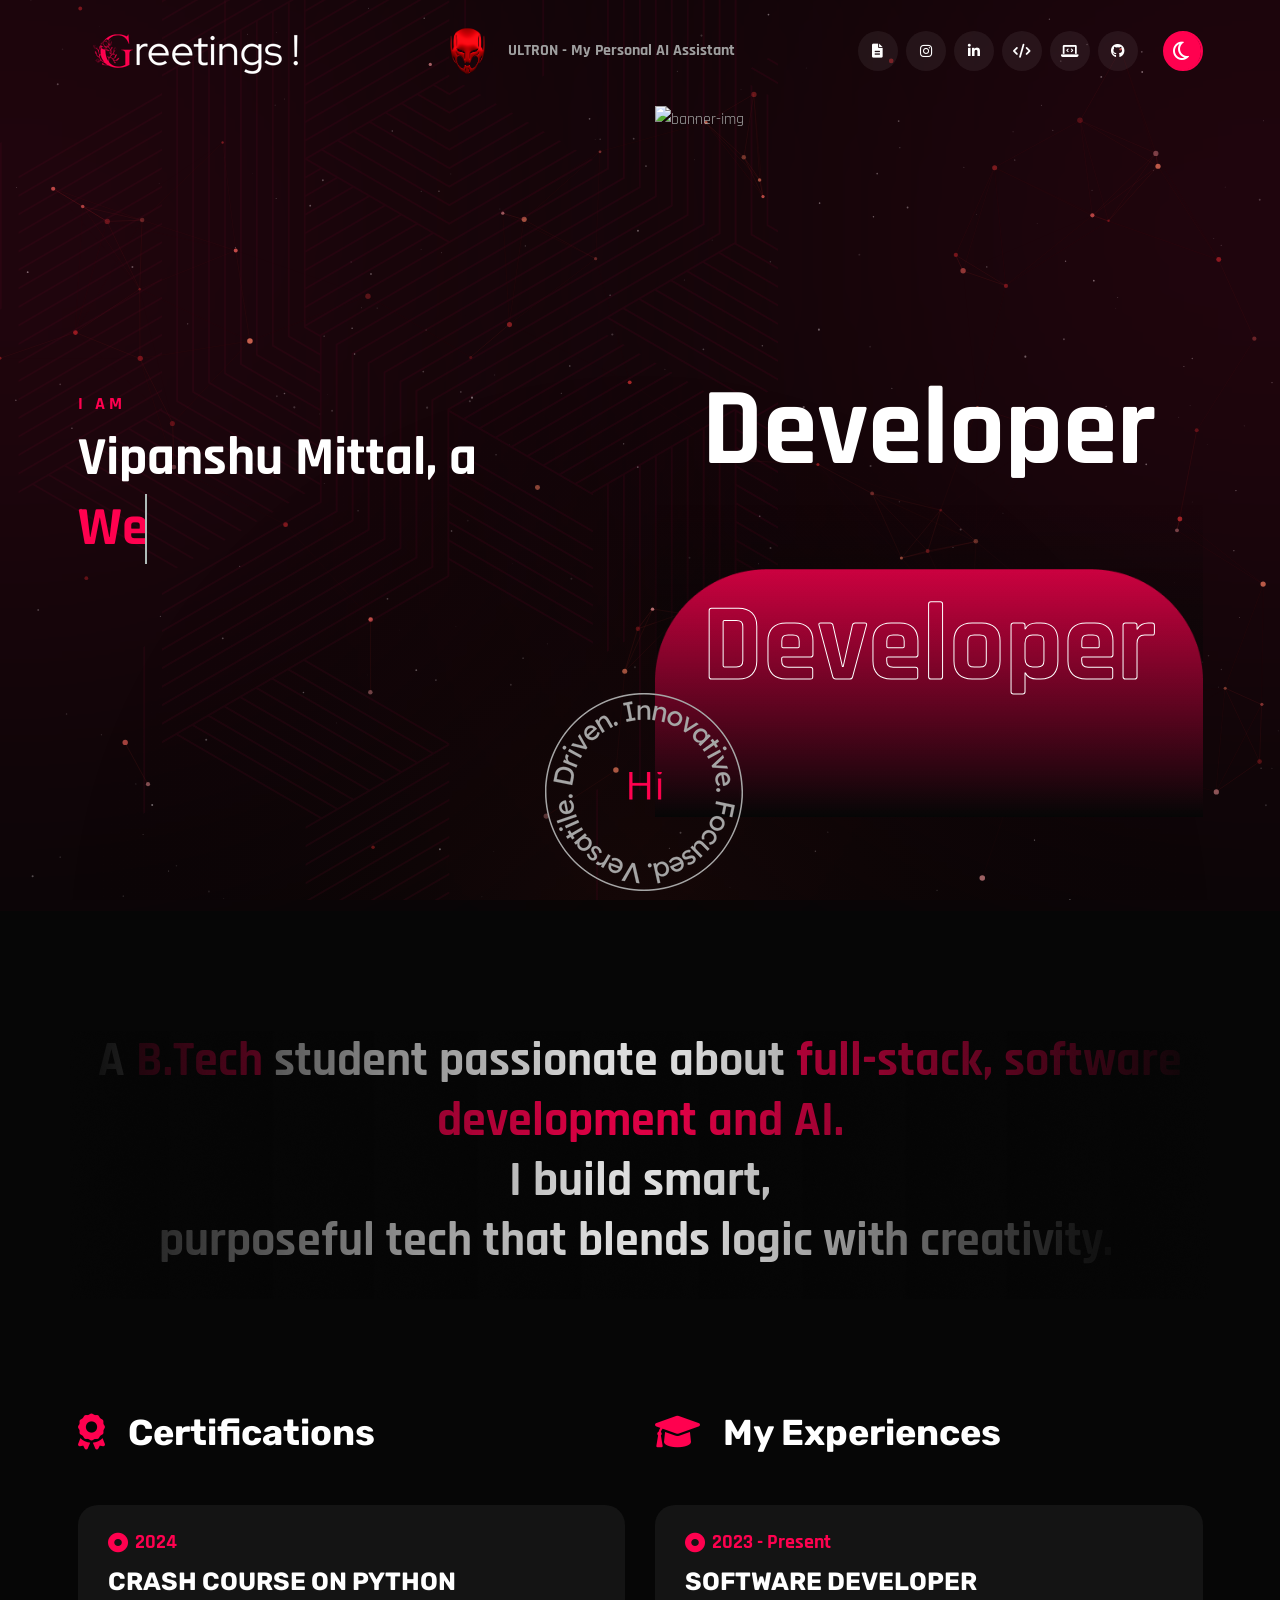
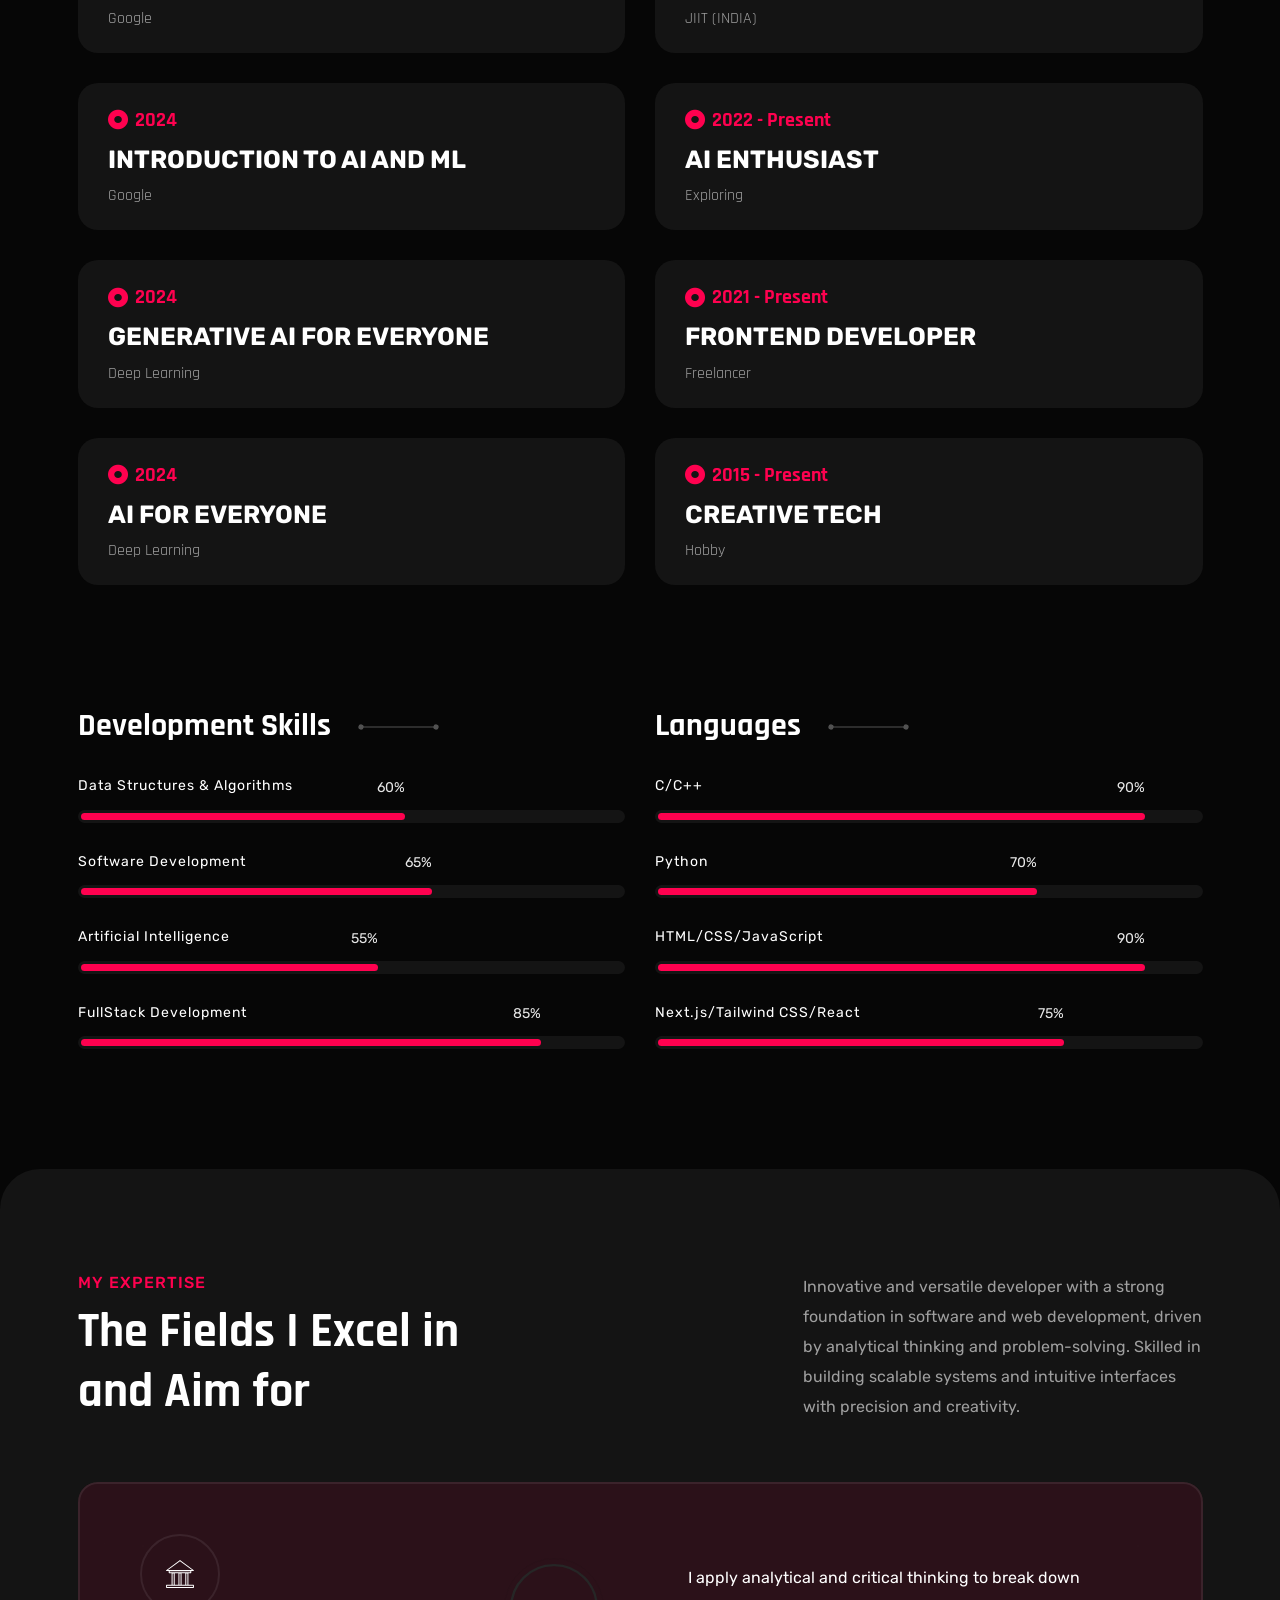
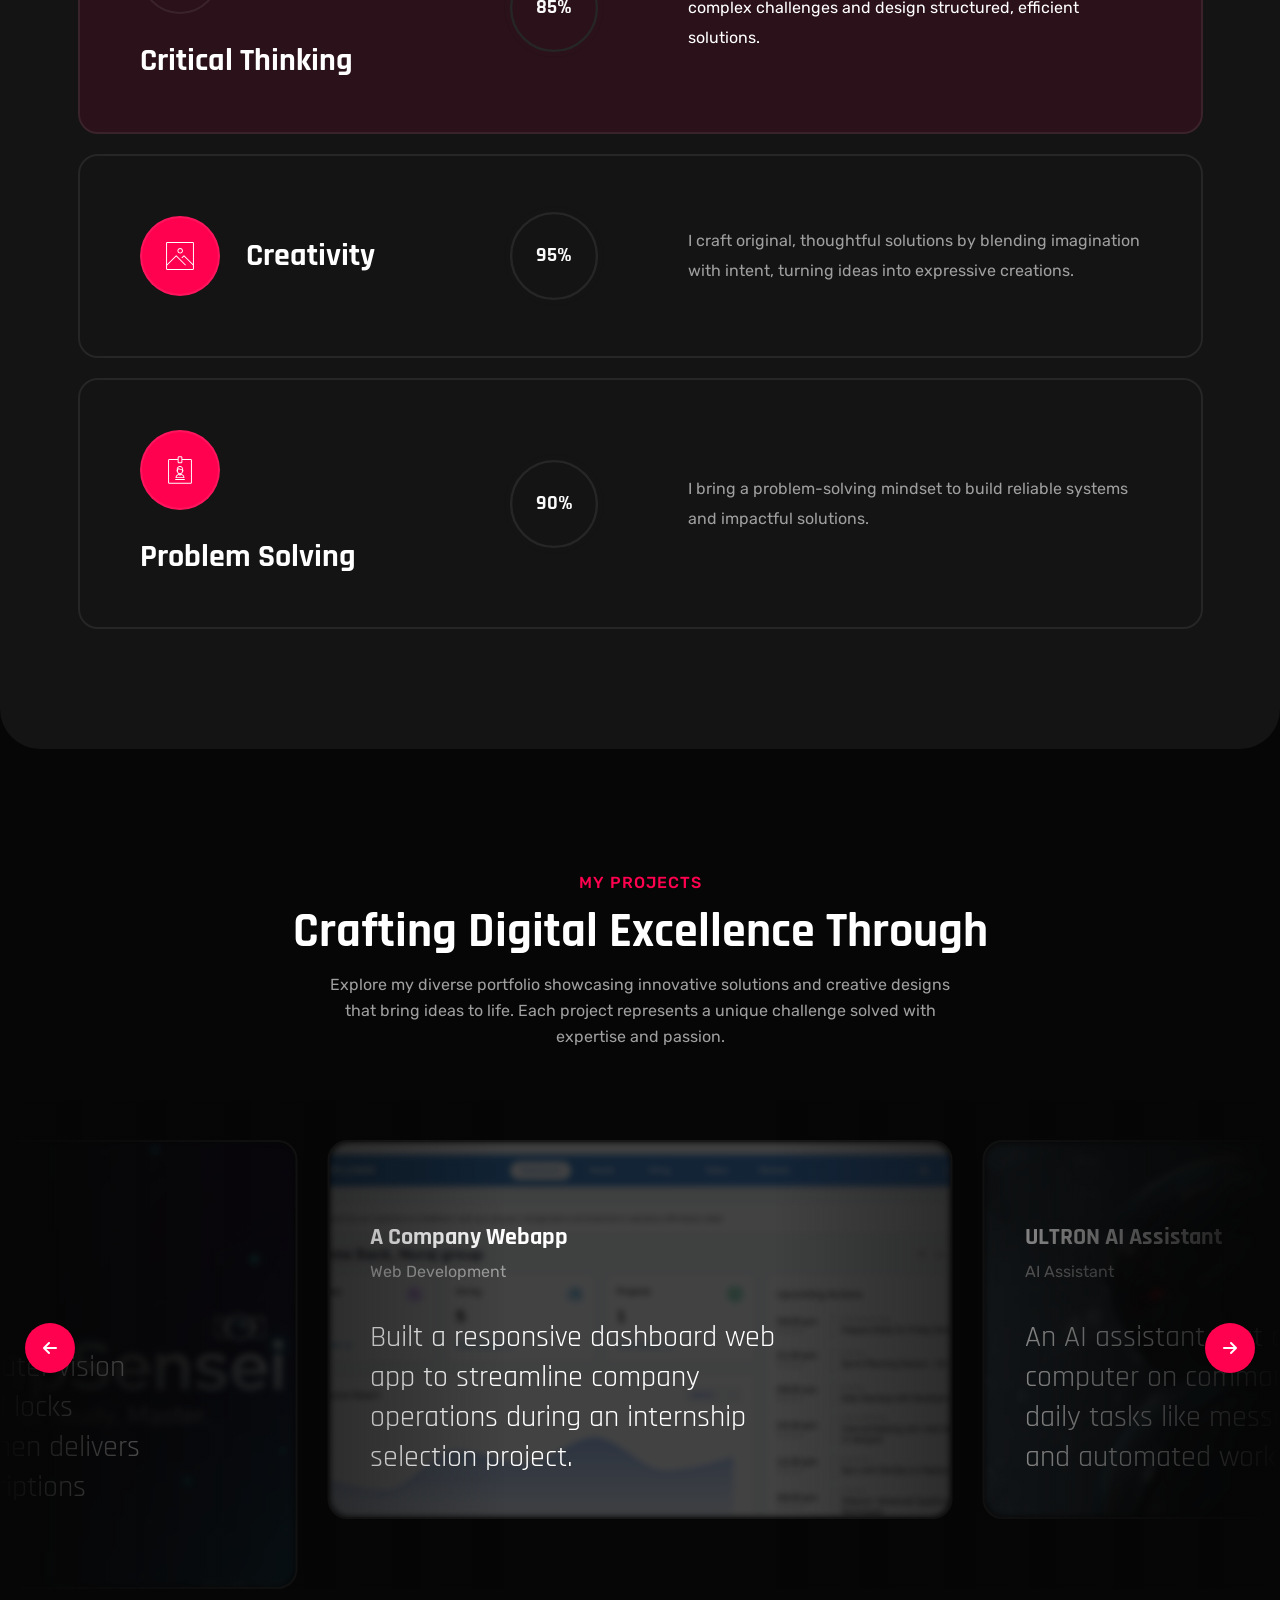
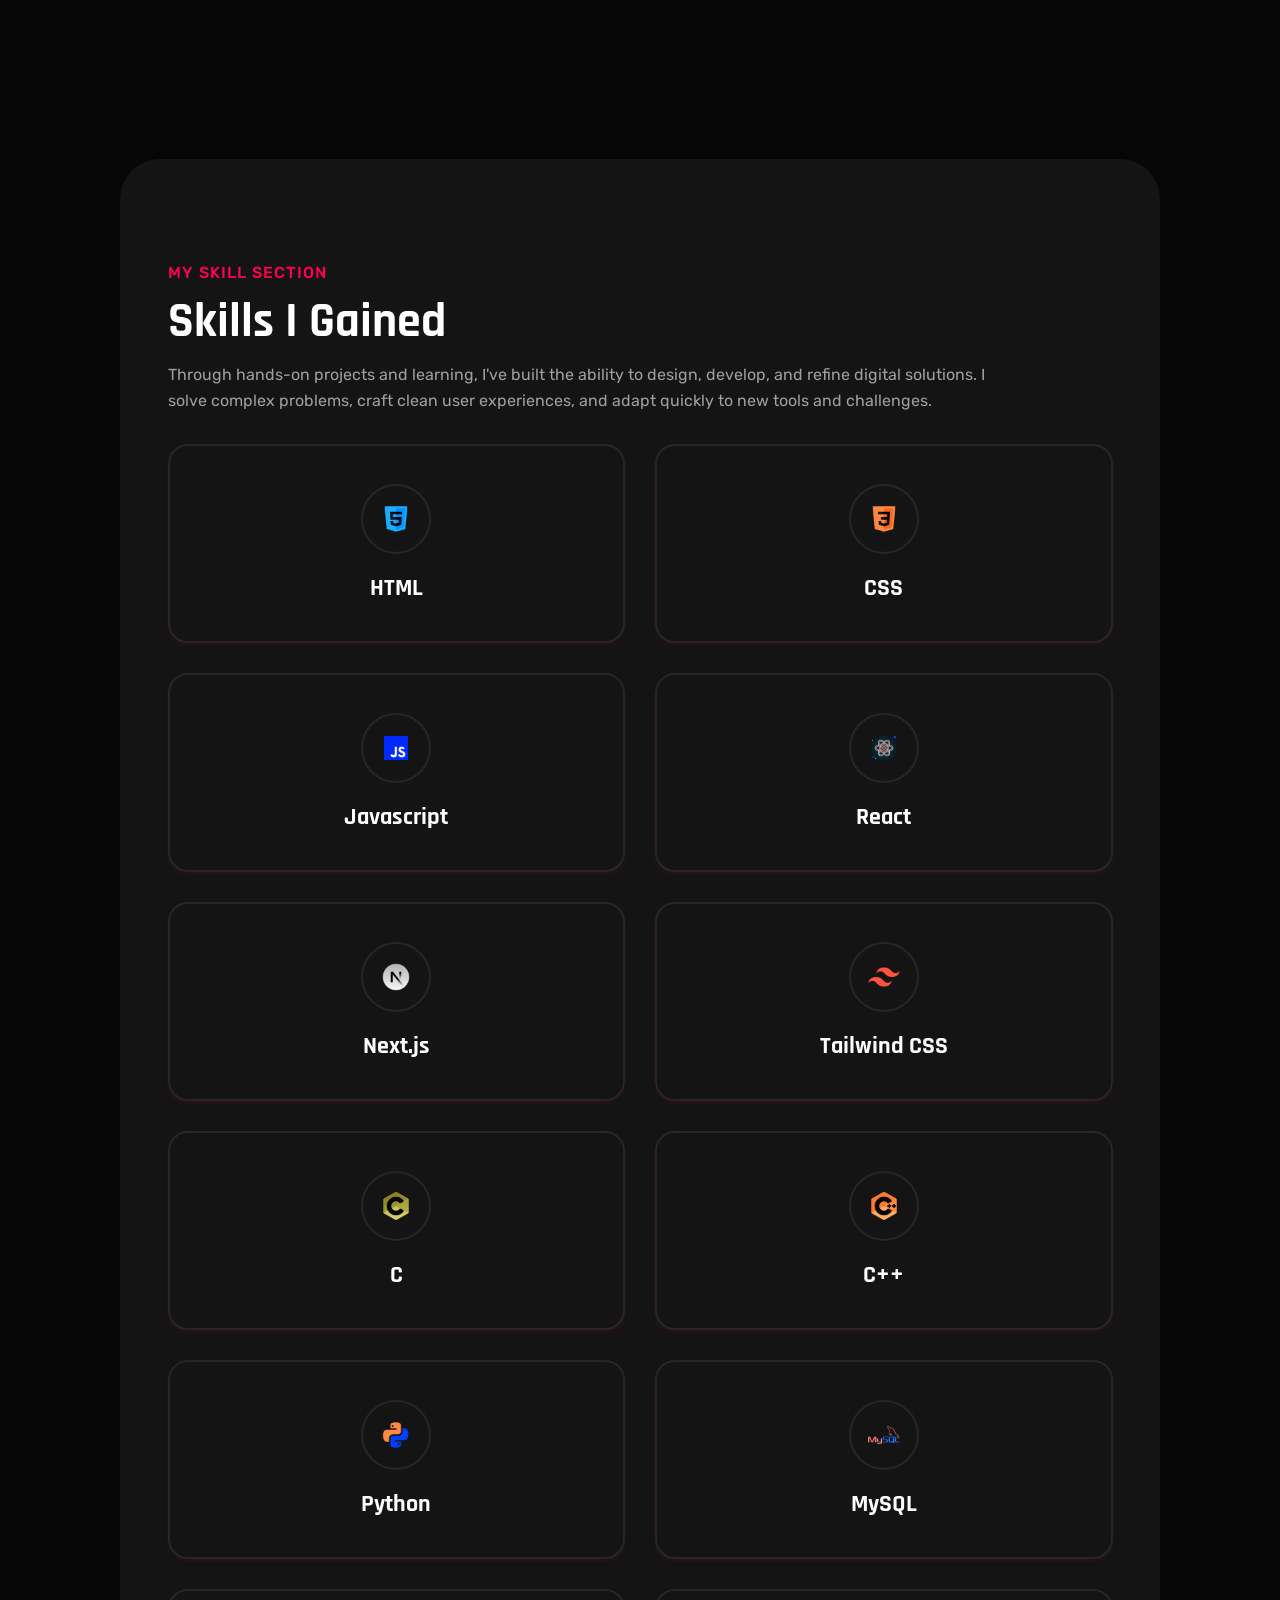
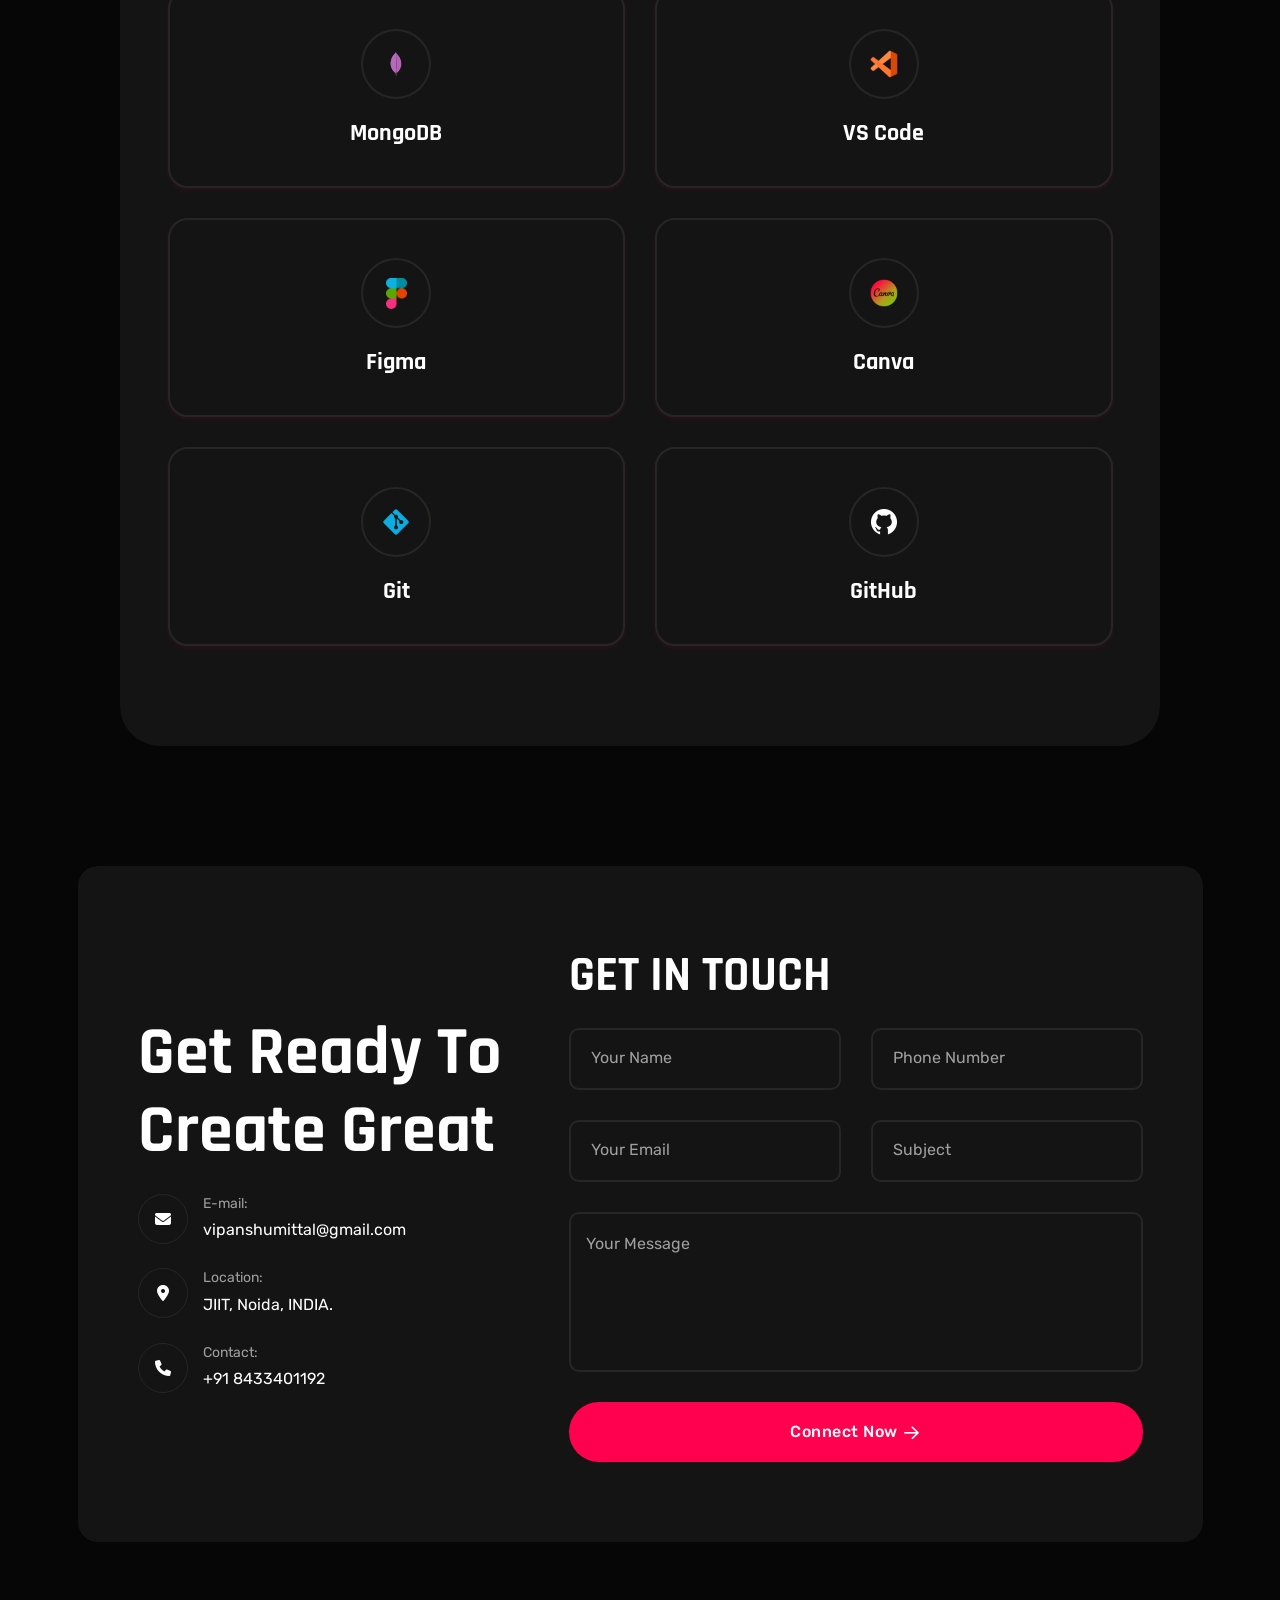
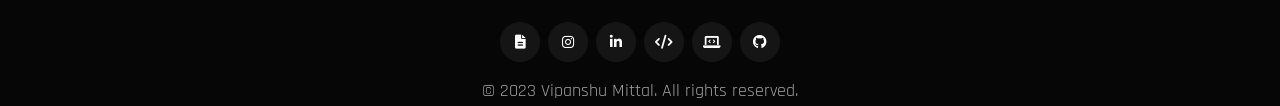
==== commit 089ca3ca: "Update index.html" ====
--- a/index.html
+++ b/index.html
@@ -3,6 +3,14 @@
 
 <head>
     <style>
+        /* Ensure all page content renders above the particle canvas */
+        header, main, section, footer, .rpp-banner-two-area, .about-content-area, .resume-section,
+        .tmp-skill-area, .my-expertise-area, .clients-testimonial-area, .my-skill-area-style-two,
+        .get-in-touch-area, .footer, .scrollToTop {
+            position: relative;
+            z-index: 1;
+        }
+
         @media (max-width: 991px) {
             .header-content {
                 flex-wrap: wrap;
@@ -114,6 +122,9 @@
 
 <body>
 
+    <!-- Animated Particle Network Background -->
+    <canvas id="particle-network-canvas" style="position:fixed;top:0;left:0;width:100%;height:100%;z-index:0;pointer-events:none;"></canvas>
+
     <!-- tpm-header-area start -->
     <header class="tmp-header-area-start header-one header--sticky header--transparent">
         <div class="container">
@@ -190,7 +201,7 @@
                         <div class="banner-right-content">
                             <div class="main-img">
                                 <img class="tmp-scroll-trigger tmp-zoom-in animation-order-1"
-                                    src="assets/images/banner/mainp.png" alt="banner-img">
+                                    src="assets/images/banner/main3.png" alt="banner-img">
                                 <h2 class="banner-big-text-1 up-down-2">Developer</h2>
                                 <h2 class="banner-big-text-2 up-down">Developer</h2>
                                 <div class="benner-two-bg-red-img">
@@ -1273,6 +1284,180 @@
             </div>
         </div>
     </footer>
+
+    <!-- Background Animation Script: particles + vertical beams + starfield -->
+    <script>
+    (function() {
+        const canvas = document.getElementById('particle-network-canvas');
+        const ctx = canvas.getContext('2d');
+
+        let W = window.innerWidth;
+        let H = window.innerHeight;
+        canvas.width = W;
+        canvas.height = H;
+
+        window.addEventListener('resize', () => {
+            W = canvas.width = window.innerWidth;
+            H = canvas.height = window.innerHeight;
+            initParticles(); initStars(); initBeams();
+        });
+
+        const COLORS = ['#e53935','#ff6f61','#ff8a65','#ef9a9a','#c62828'];
+        let mouse = { x: -9999, y: -9999 };
+        document.addEventListener('mousemove', e => { mouse.x = e.clientX; mouse.y = e.clientY; });
+        document.addEventListener('mouseleave', () => { mouse.x = -9999; mouse.y = -9999; });
+        function rand(a, b) { return a + Math.random() * (b - a); }
+
+        /* ── 1. STARFIELD ───────────────────────────────────────────────── */
+        let stars = [];
+        function initStars() {
+            stars = [];
+            const n = Math.floor((W * H) / 5000);
+            for (let i = 0; i < n; i++) {
+                stars.push({ x: rand(0,W), y: rand(0,H), r: rand(0.3,1.1),
+                    alpha: rand(0.08,0.45), spd: rand(0.003,0.012), dir: Math.random()>0.5?1:-1 });
+            }
+        }
+        initStars();
+        function drawStars() {
+            stars.forEach(s => {
+                s.alpha += s.spd * s.dir;
+                if (s.alpha > 0.45) { s.alpha = 0.45; s.dir = -1; }
+                if (s.alpha < 0.04) { s.alpha = 0.04; s.dir =  1; }
+                ctx.beginPath();
+                ctx.arc(s.x, s.y, s.r, 0, Math.PI * 2);
+                ctx.fillStyle = 'rgba(255,255,255,' + s.alpha + ')';
+                ctx.fill();
+            });
+        }
+
+        /* ── 2. VERTICAL LIGHT BEAMS ────────────────────────────────────── */
+        const BEAM_X = [0.32, 0.50, 0.68];
+        let beams = [];
+        function makeBeam(fi) {
+            const tl = rand(H * 0.35, H * 0.65);
+            return { x: W * BEAM_X[fi] + rand(-18,18), y: rand(-H, 0),
+                tailLen: tl, speed: rand(1.2, 2.2), w: rand(1.0, 1.8),
+                gw: rand(8, 20), fi: fi,
+                r: Math.floor(rand(220,255)), g: Math.floor(rand(180,230)),
+                b: Math.floor(rand(180,220)), op: rand(0.55, 0.95) };
+        }
+        function initBeams() {
+            beams = [0,1,2].map(i => makeBeam(i));
+            beams[0].y = rand(-H*0.6,  H*0.2);
+            beams[1].y = rand(-H*0.3,  H*0.5);
+            beams[2].y = rand(-H*0.9, -H*0.1);
+        }
+        initBeams();
+        function drawBeams() {
+            beams.forEach(b => {
+                const hY = b.y, tY = b.y - b.tailLen;
+                const rgb = b.r+','+b.g+','+b.b;
+
+                /* outer glow */
+                /*const gg = ctx.createLinearGradient(b.x, tY, b.x, hY);
+                gg.addColorStop(0,   'rgba('+rgb+',0)');
+                gg.addColorStop(0.6, 'rgba('+rgb+','+(b.op*0.08).toFixed(3)+')');
+                gg.addColorStop(1,   'rgba('+rgb+','+(b.op*0.22).toFixed(3)+')');
+                ctx.save();
+                ctx.beginPath(); ctx.rect(b.x - b.gw, tY, b.gw*2, b.tailLen);
+                ctx.fillStyle = gg; ctx.fill(); ctx.restore();*/
+
+                /* core line */
+                // const lg = ctx.createLinearGradient(b.x, tY, b.x, hY);
+                // lg.addColorStop(0,    'rgba('+rgb+',0)');
+                // lg.addColorStop(0.5,  'rgba('+rgb+','+(b.op*0.35).toFixed(3)+')');
+                // lg.addColorStop(0.85, 'rgba('+rgb+','+(b.op*0.80).toFixed(3)+')');
+                // lg.addColorStop(1,    'rgba(255,255,255,'+b.op.toFixed(3)+')');
+                // ctx.save();
+                // ctx.beginPath(); ctx.moveTo(b.x,tY); ctx.lineTo(b.x,hY);
+                // ctx.strokeStyle = lg; ctx.lineWidth = b.w;
+                // ctx.shadowColor = 'rgba('+rgb+',0.9)'; ctx.shadowBlur = 8;
+                // ctx.stroke(); ctx.restore();
+
+                // b.y += b.speed;
+                // if (b.y - b.tailLen > H) {
+                //     const nb = makeBeam(b.fi); nb.y = -rand(20,60);
+                //     Object.assign(b, nb);
+                // }
+            });
+        }
+
+        /* ── 3. BOTTOM GLOW ─────────────────────────────────────────────── */
+        function drawBottomGlow() {
+            const cx = W*0.5, cy = H*1.05, radius = Math.max(W*0.45, H*0.38);
+            const grad = ctx.createRadialGradient(cx,cy,0,cx,cy,radius);
+            grad.addColorStop(0,   'rgba(80,20,20,0.18)');
+            grad.addColorStop(0.4, 'rgba(50,10,10,0.10)');
+            grad.addColorStop(1,   'rgba(0,0,0,0)');
+            ctx.save();
+            ctx.beginPath(); ctx.arc(cx, cy, radius, 0, Math.PI*2);
+            ctx.fillStyle = grad; ctx.fill(); ctx.restore();
+        }
+
+        /* ── 4. PARTICLE NETWORK ────────────────────────────────────────── */
+        let particles = [];
+        function initParticles() {
+            const n = Math.min(Math.floor((W*H)/14000), 110);
+            particles = [];
+            for (let i = 0; i < n; i++) particles.push({
+                x: rand(0,W), y: rand(0,H),
+                vx: rand(-0.35,0.35), vy: rand(-0.35,0.35),
+                r: rand(1.2,2.8),
+                color: COLORS[Math.floor(Math.random()*COLORS.length)],
+                alpha: rand(0.30,0.75)
+            });
+        }
+        initParticles();
+        function connectParticles() {
+            for (let i = 0; i < particles.length; i++) {
+                for (let j = i+1; j < particles.length; j++) {
+                    const dx = particles[i].x - particles[j].x;
+                    const dy = particles[i].y - particles[j].y;
+                    const d = Math.sqrt(dx*dx + dy*dy);
+                    if (d < 150) {
+                        ctx.beginPath();
+                        ctx.moveTo(particles[i].x, particles[i].y);
+                        ctx.lineTo(particles[j].x, particles[j].y);
+                        ctx.strokeStyle = 'rgba(229,57,53,'+ ((1-d/150)*0.22).toFixed(3) +')';
+                        ctx.lineWidth = 0.6; ctx.stroke();
+                    }
+                }
+                const md = Math.hypot(particles[i].x - mouse.x, particles[i].y - mouse.y);
+                if (md < 180) {
+                    ctx.beginPath();
+                    ctx.moveTo(particles[i].x, particles[i].y);
+                    ctx.lineTo(mouse.x, mouse.y);
+                    ctx.strokeStyle = 'rgba(255,111,97,'+ ((1-md/180)*0.55).toFixed(3) +')';
+                    ctx.lineWidth = 0.9; ctx.stroke();
+                }
+            }
+        }
+        function tickParticles() {
+            particles.forEach(p => {
+                p.x += p.vx; p.y += p.vy;
+                if (p.x < -10) p.x = W+10; if (p.x > W+10) p.x = -10;
+                if (p.y < -10) p.y = H+10; if (p.y > H+10) p.y = -10;
+                ctx.beginPath(); ctx.arc(p.x,p.y,p.r,0,Math.PI*2);
+                ctx.fillStyle = p.color; ctx.globalAlpha = p.alpha;
+                ctx.fill(); ctx.globalAlpha = 1;
+            });
+        }
+
+        /* ── RENDER LOOP ────────────────────────────────────────────────── */
+        function animate() {
+            ctx.clearRect(0, 0, W, H);
+            drawStars();
+            drawBottomGlow();
+            drawBeams();
+            connectParticles();
+            tickParticles();
+            requestAnimationFrame(animate);
+        }
+        animate();
+    })();
+    </script>
+
 </body>
 
 </html>
--- a/assets/css/style.css
+++ b/assets/css/style.css
@@ -14799,6 +14799,13 @@
   justify-content: center;
 }
 
+.banner-two-main-wrapper .banner-right-content .main-img > img {
+  width: 100%;
+  height: 711px;
+  object-fit: contain;
+  object-position: bottom;
+}
+
 .banner-two-main-wrapper .banner-right-content .main-img::after {
   content: " ";
   position: absolute;
@@ -31221,4 +31228,4 @@
 
 
 
-/*# sourceMappingURL=../maps/style.css.map */+/*# sourceMappingURL=../maps/style.css.map */
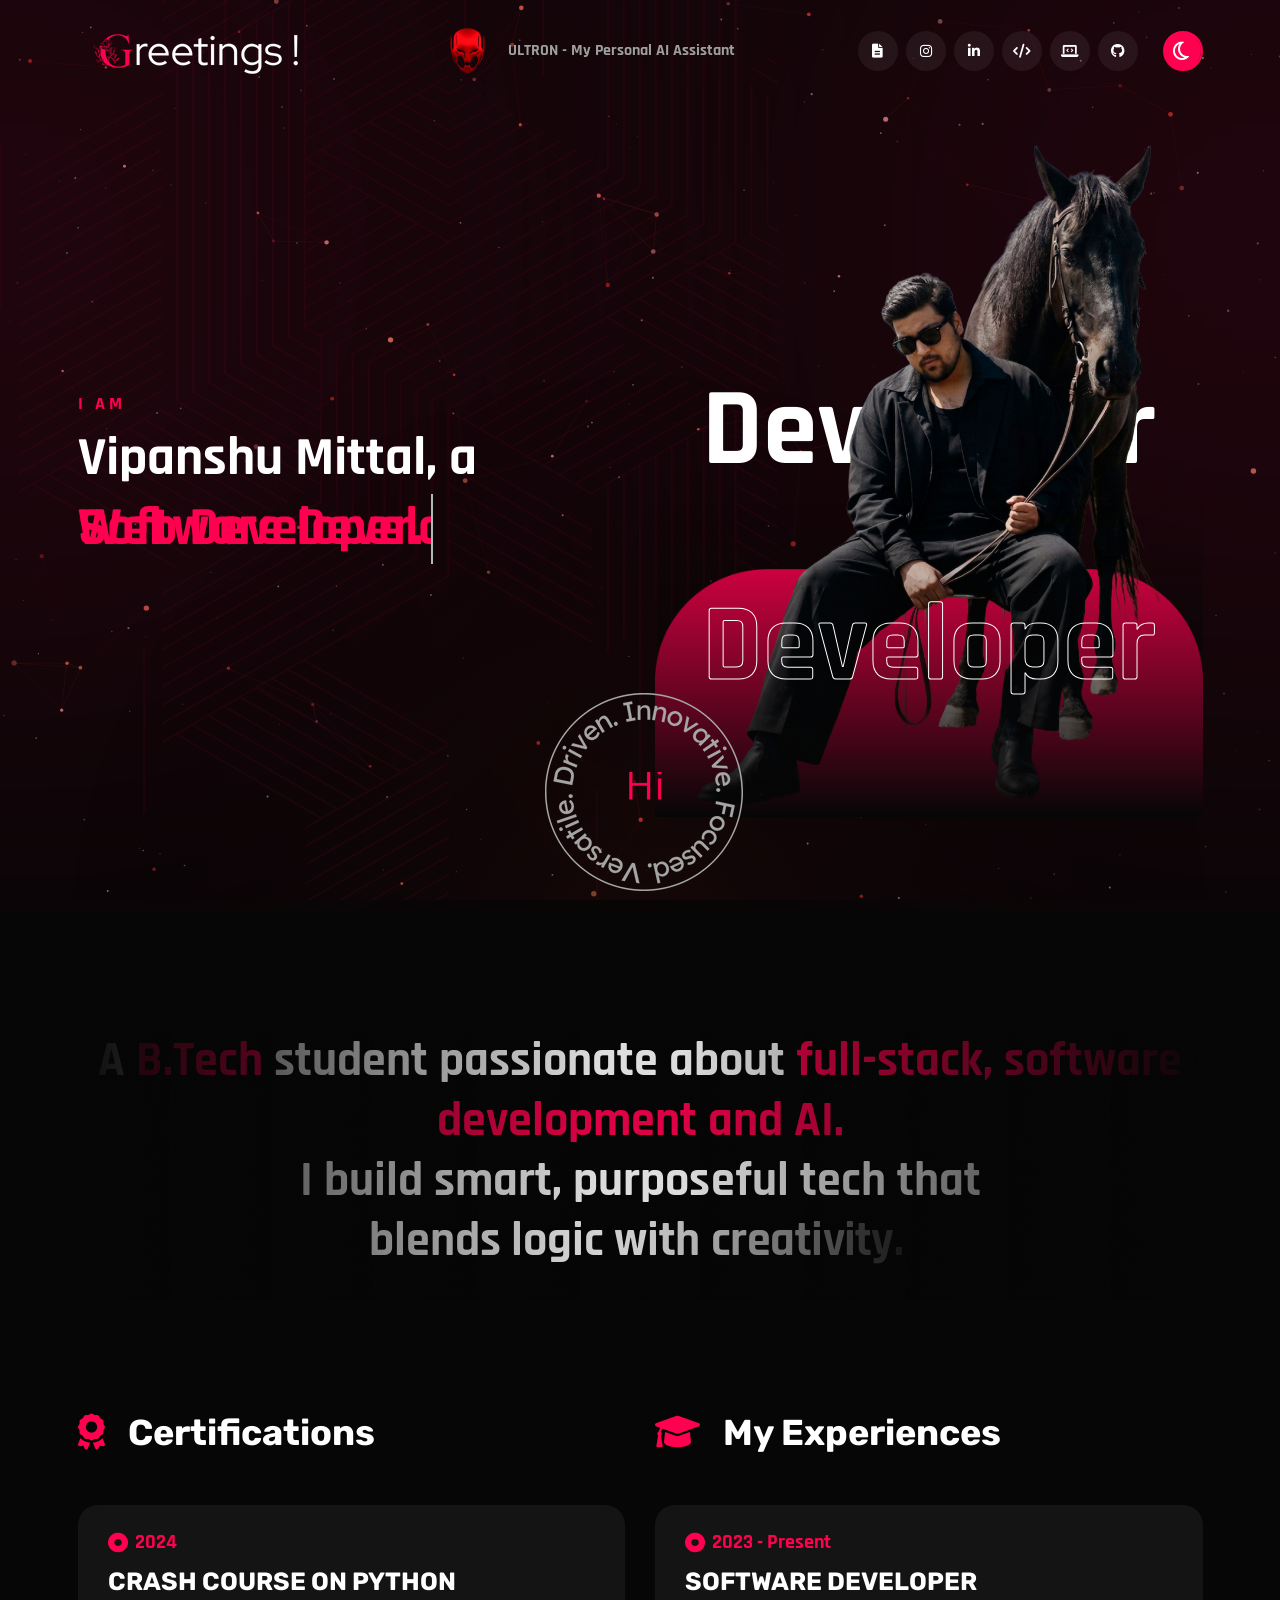
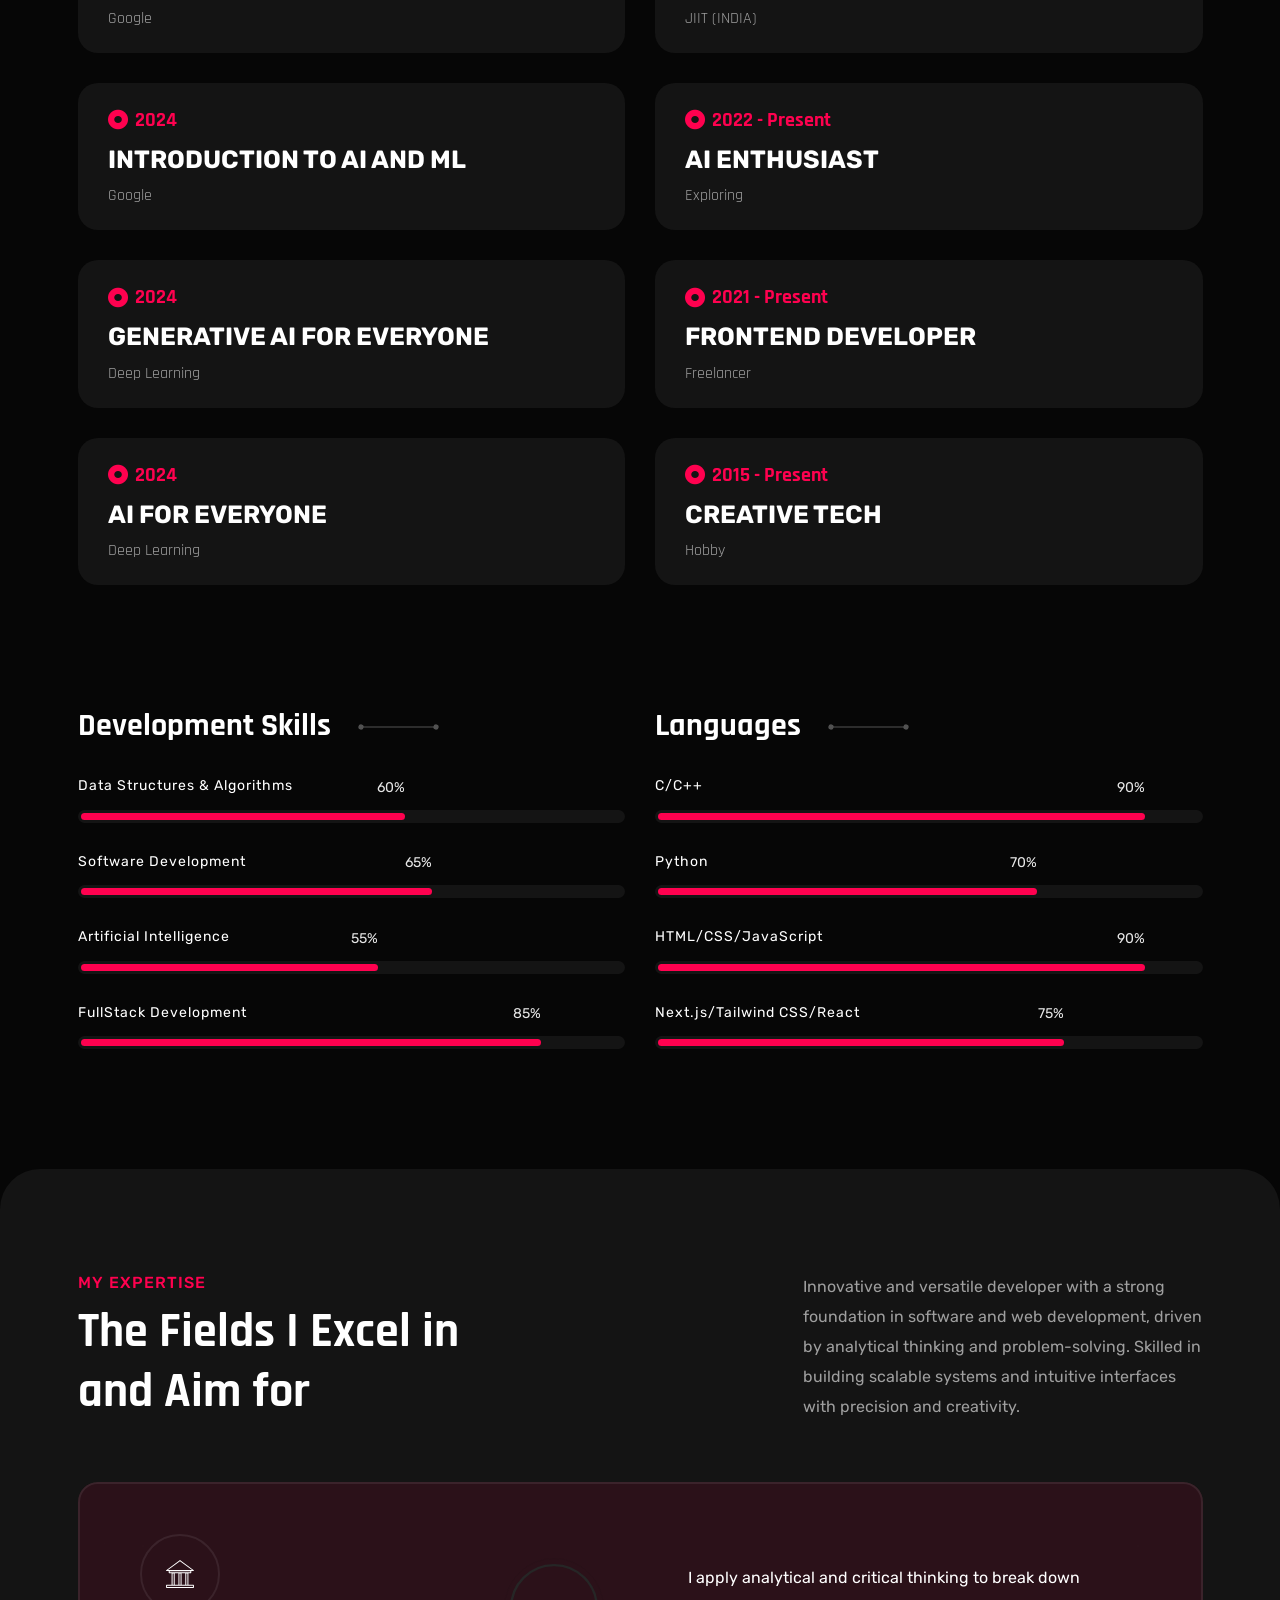
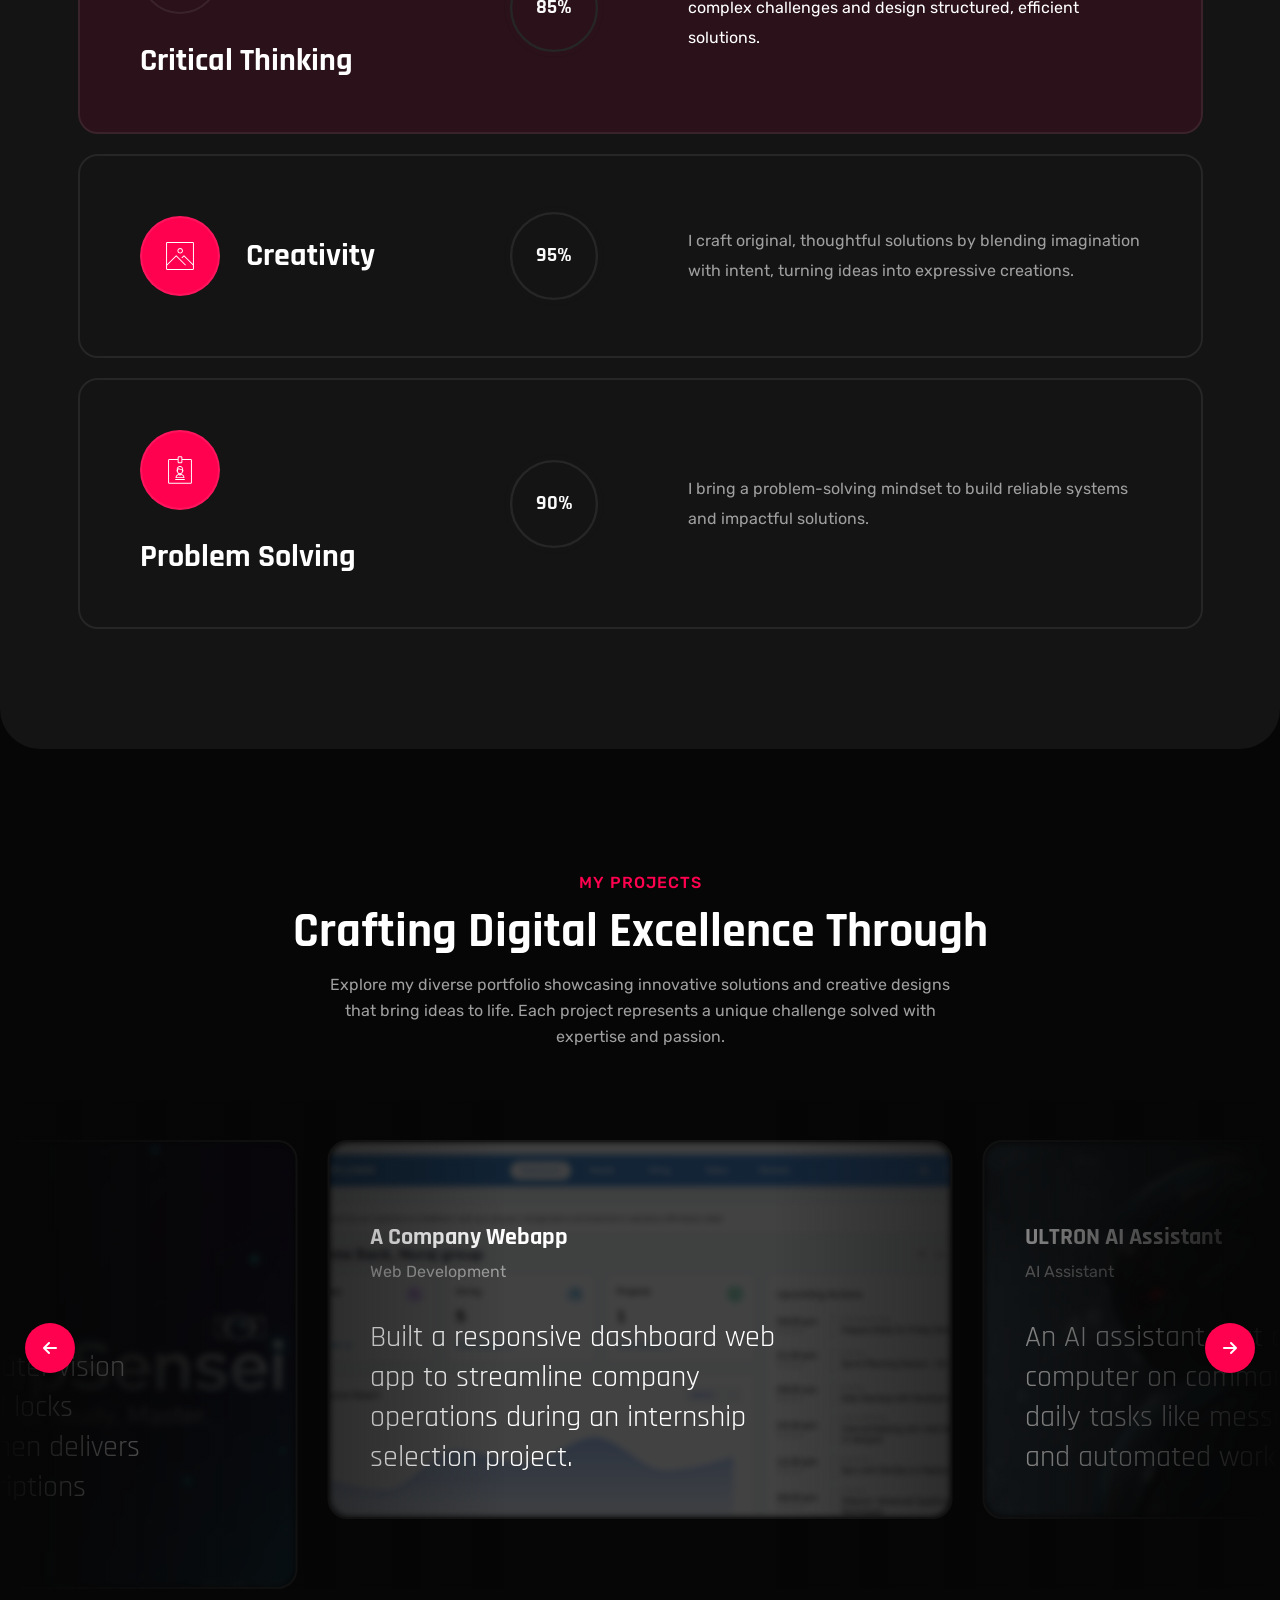
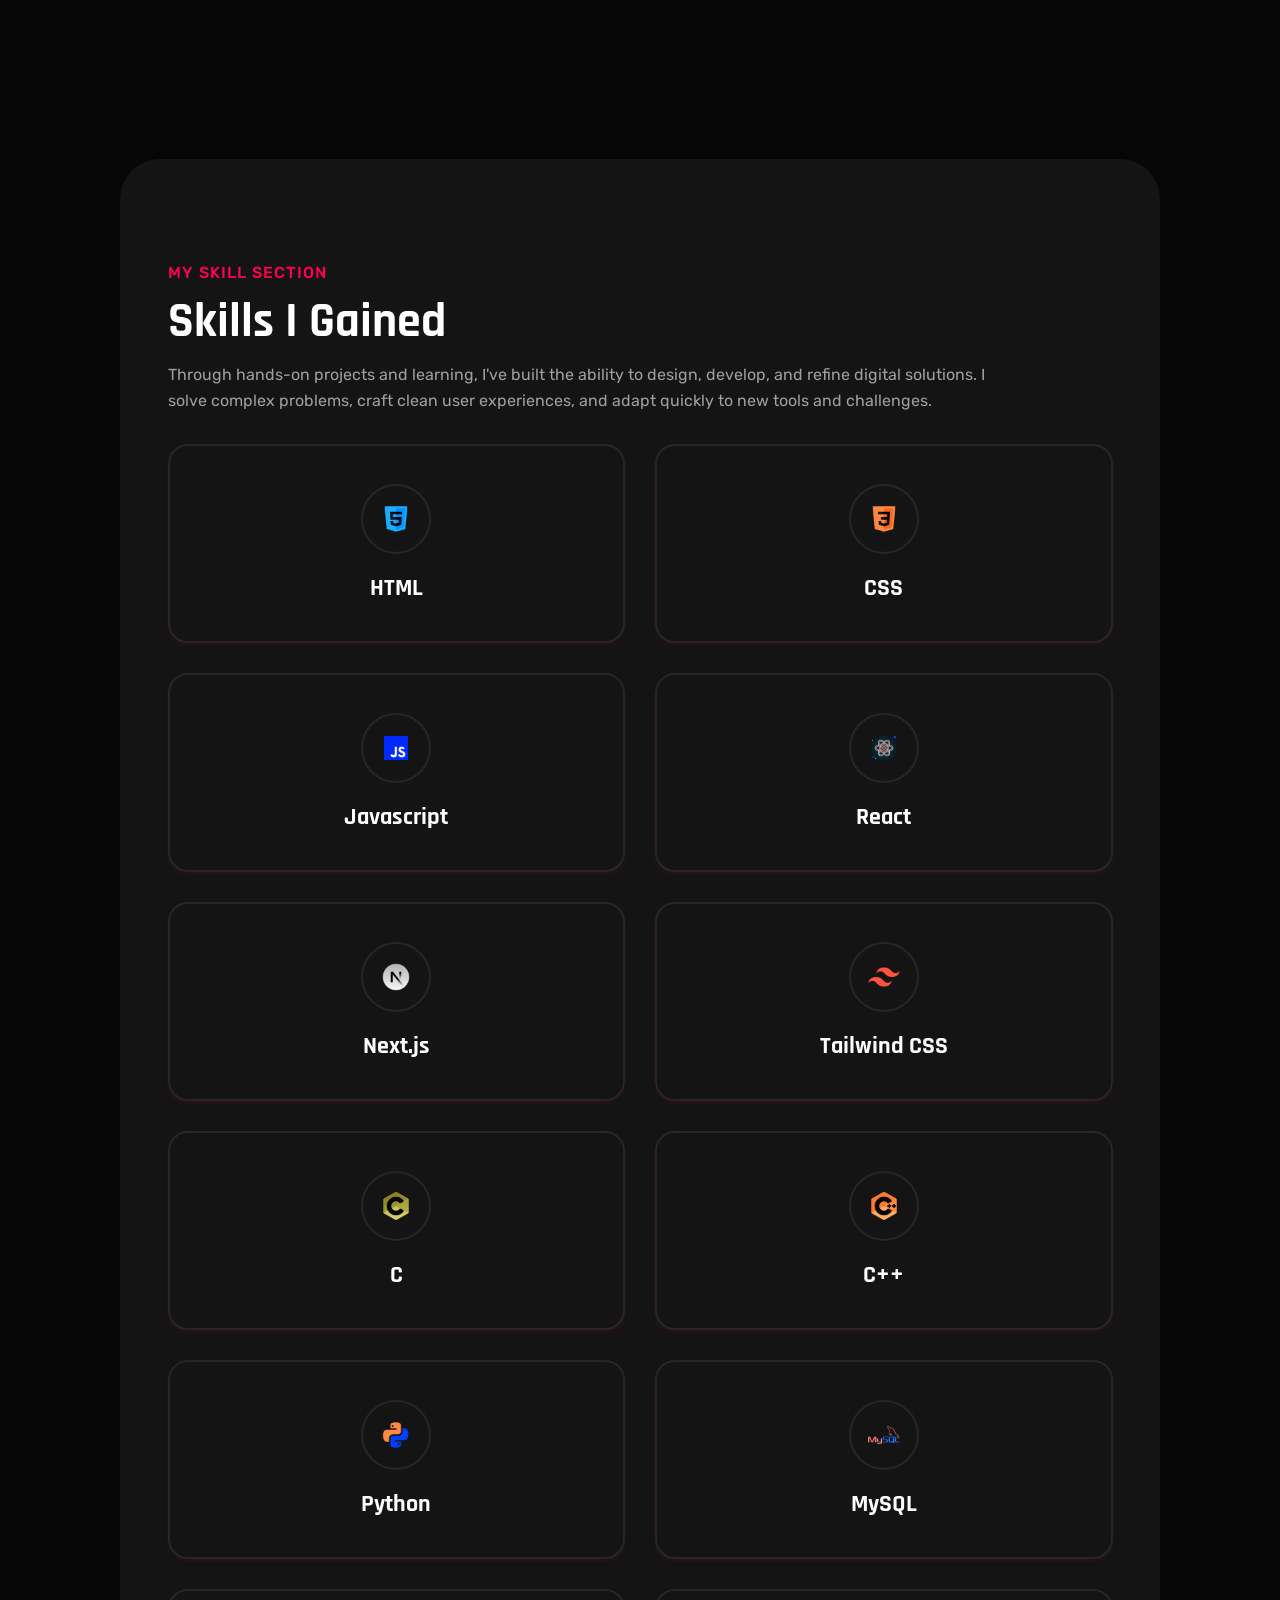
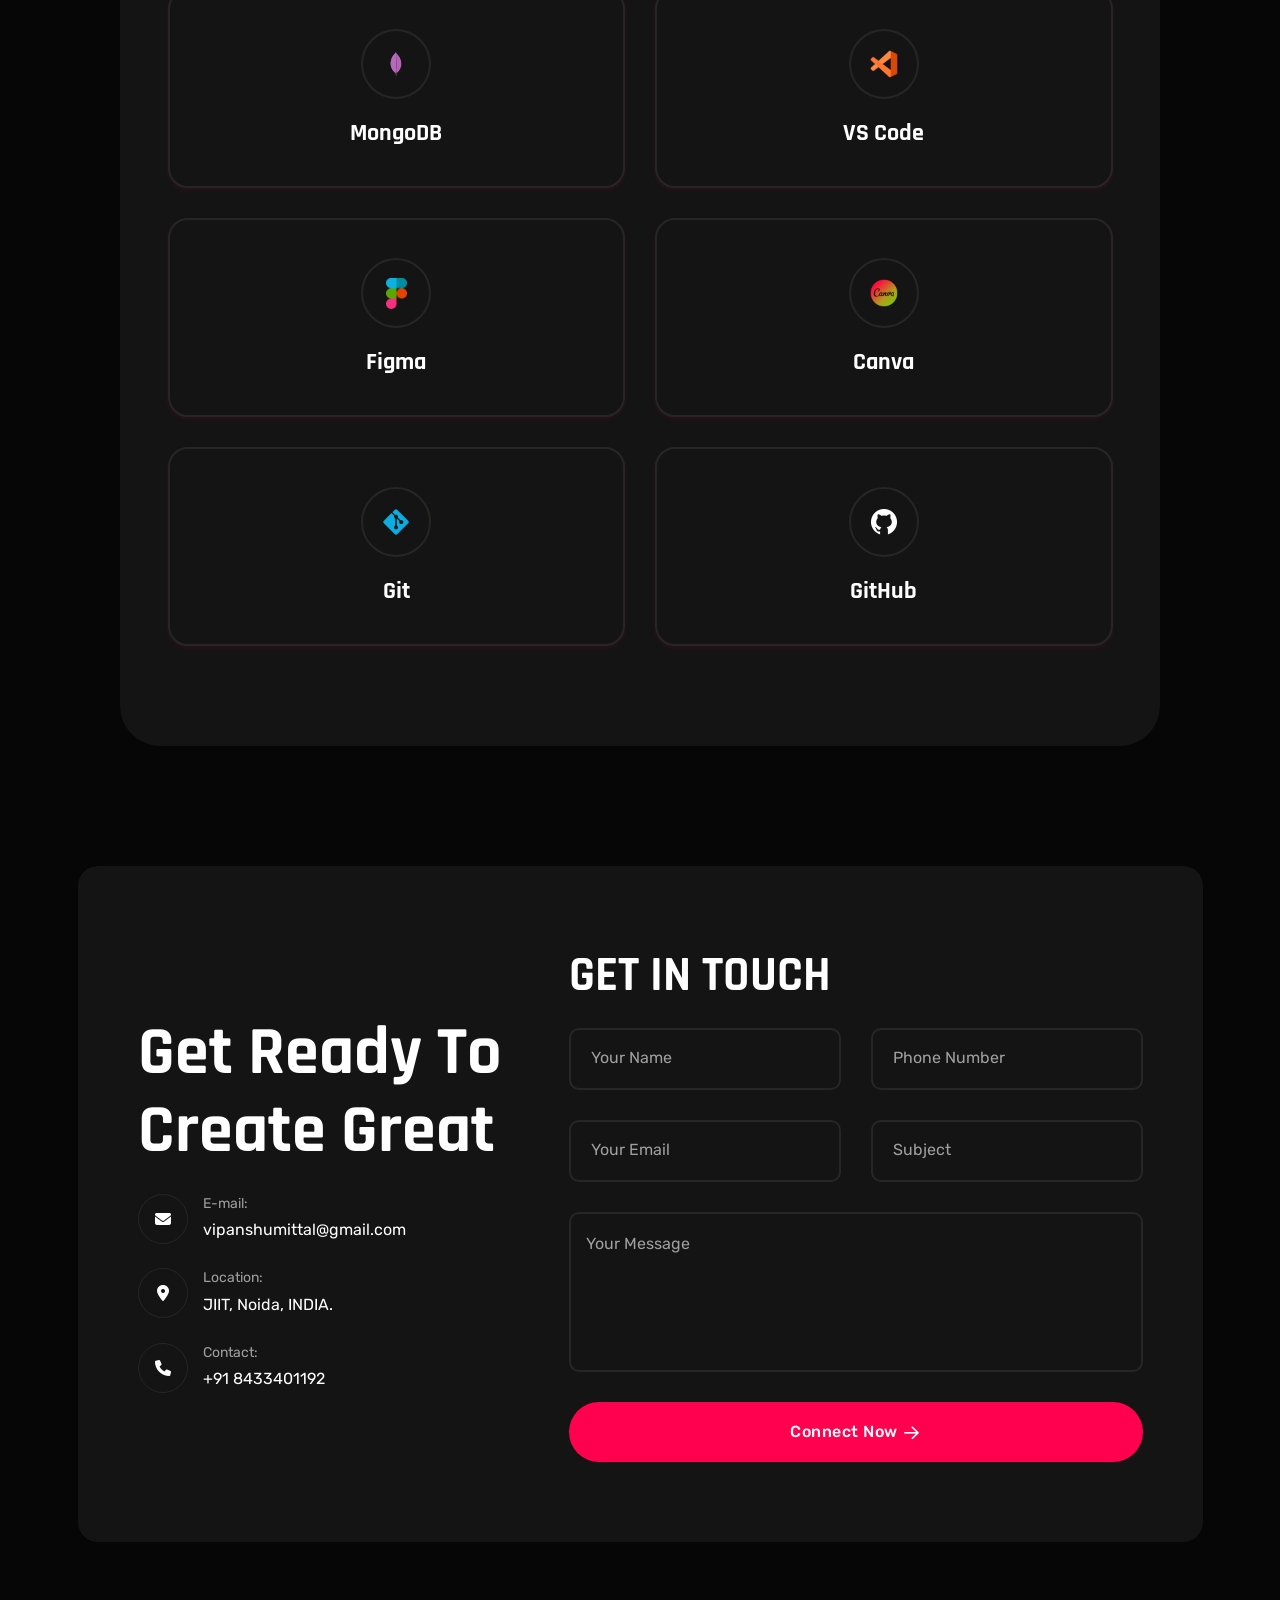
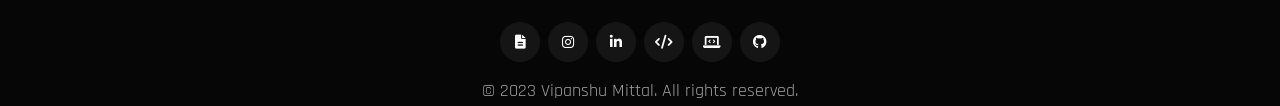
==== commit 6c9e7a26: "Update index.html" ====
--- a/index.html
+++ b/index.html
@@ -201,7 +201,7 @@
                         <div class="banner-right-content">
                             <div class="main-img">
                                 <img class="tmp-scroll-trigger tmp-zoom-in animation-order-1"
-                                    src="assets/images/banner/main3.png" alt="banner-img">
+                                    src="assets/images/banner/mainp.png" alt="banner-img">
                                 <h2 class="banner-big-text-1 up-down-2">Developer</h2>
                                 <h2 class="banner-big-text-2 up-down">Developer</h2>
                                 <div class="benner-two-bg-red-img">
